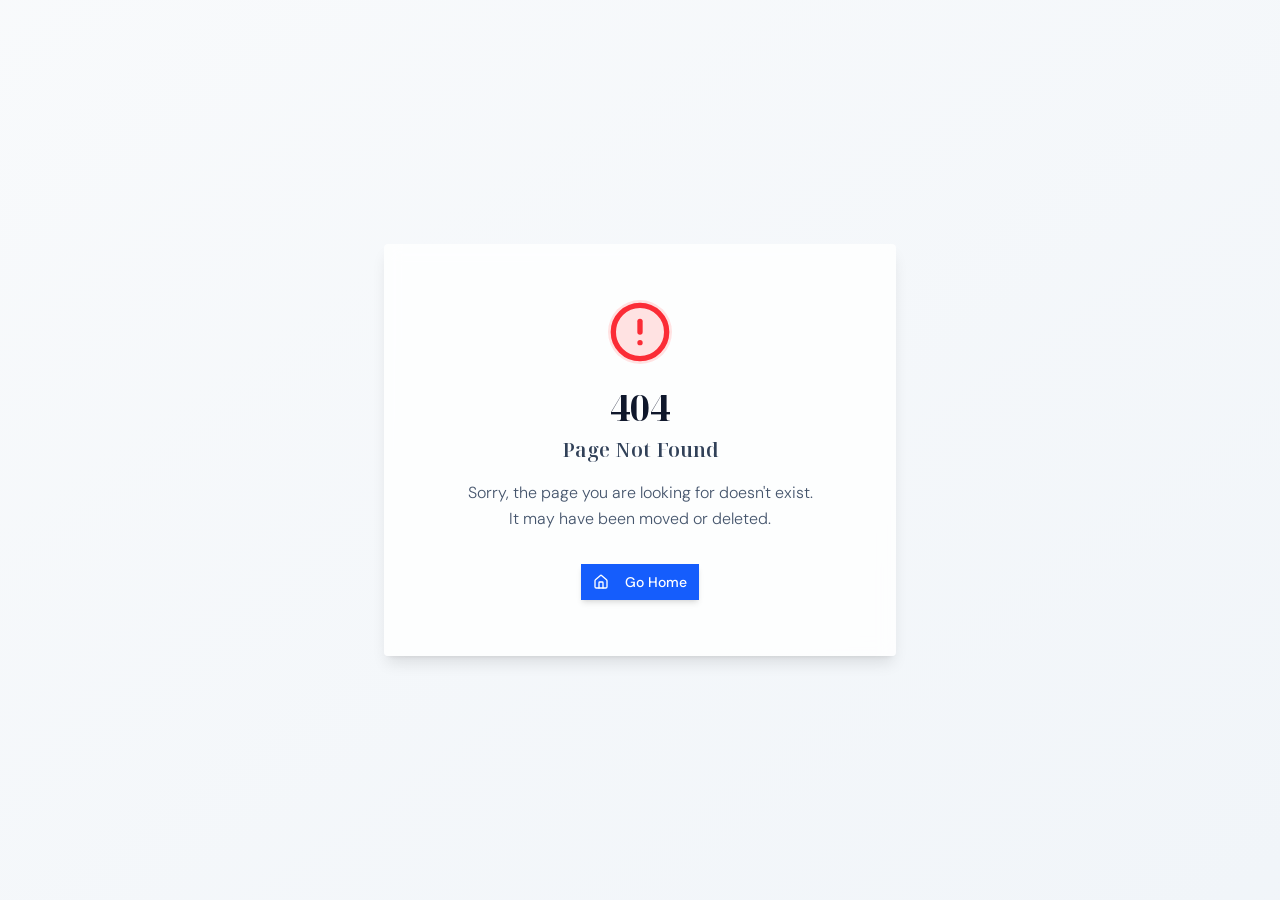
==== index.html @ 73bd383c "Static build — 2026-06-04 — index.html at root" ====
<!doctype html>
<html lang="en">
  <head>
    <link rel="icon" type="image/x-icon" href="/favicon.ico" />
    <link rel="icon" type="image/png" sizes="32x32" href="/favicon-32x32.png" />
    <link rel="icon" type="image/png" sizes="16x16" href="/favicon-16x16.png" />
    <link rel="apple-touch-icon" sizes="180x180" href="/apple-touch-icon.png" />
    <meta charset="UTF-8" />
    <meta name="viewport" content="width=device-width, initial-scale=1.0, maximum-scale=1" />
    <title>Inbound Gold — Data & Digital Operations for Southeast Asia</title>
    <meta name="description" content="Inbound Gold bridges Western data strategy with Southeast Asian business culture. Serving companies in Thailand and Singapore with data analytics, digital operations, and cross-cultural market intelligence." />
    <link rel="preconnect" href="https://fonts.googleapis.com" />
    <link rel="preconnect" href="https://fonts.gstatic.com" crossorigin />
    <link href="https://fonts.googleapis.com/css2?family=Noto+Serif+Display:ital,wght@0,300;0,400;0,600;0,700;1,300;1,400&family=DM+Sans:wght@300;400;500;600&family=Space+Mono:wght@400;700&family=Sarabun:ital,wght@0,300;0,400;0,500;0,600;0,700;1,300;1,400&family=Noto+Sans+SC:wght@300;400;500;700&display=swap" rel="stylesheet" />
    <script type="module" crossorigin src="/assets/index-tJWChUP5.js"></script>
    <link rel="stylesheet" crossorigin href="/assets/index-Bno9hAbp.css">
    <script src="/__manus__/debug-collector.js" defer></script>
  </head>
  <body>
    <script id="manus-runtime">window.__MANUS_HOST_DEV__ = false;
(function(){"use strict";var Mr={exports:{}},Kn={};/**
 * @license React
 * react-jsx-runtime.production.js
 *
 * Copyright (c) Meta Platforms, Inc. and affiliates.
 *
 * This source code is licensed under the MIT license found in the
 * LICENSE file in the root directory of this source tree.
 */var $c;function um(){if($c)return Kn;$c=1;var r=Symbol.for("react.transitional.element"),i=Symbol.for("react.fragment");function c(s,d,m){var x=null;if(m!==void 0&&(x=""+m),d.key!==void 0&&(x=""+d.key),"key"in d){m={};for(var R in d)R!=="key"&&(m[R]=d[R])}else m=d;return d=m.ref,{$$typeof:r,type:s,key:x,ref:d!==void 0?d:null,props:m}}return Kn.Fragment=i,Kn.jsx=c,Kn.jsxs=c,Kn}var Fc;function dm(){return Fc||(Fc=1,Mr.exports=um()),Mr.exports}var h=dm(),Ar={exports:{}},Pn={},Rr={exports:{}},Nr={};/**
 * @license React
 * scheduler.production.js
 *
 * Copyright (c) Meta Platforms, Inc. and affiliates.
 *
 * This source code is licensed under the MIT license found in the
 * LICENSE file in the root directory of this source tree.
 */var Ic;function fm(){return Ic||(Ic=1,function(r){function i(A,q){var B=A.length;A.push(q);t:for(;0<B;){var bt=B-1>>>1,p=A[bt];if(0<d(p,q))A[bt]=q,A[B]=p,B=bt;else break t}}function c(A){return A.length===0?null:A[0]}function s(A){if(A.length===0)return null;var q=A[0],B=A.pop();if(B!==q){A[0]=B;t:for(var bt=0,p=A.length,O=p>>>1;bt<O;){var X=2*(bt+1)-1,G=A[X],Z=X+1,st=A[Z];if(0>d(G,B))Z<p&&0>d(st,G)?(A[bt]=st,A[Z]=B,bt=Z):(A[bt]=G,A[X]=B,bt=X);else if(Z<p&&0>d(st,B))A[bt]=st,A[Z]=B,bt=Z;else break t}}return q}function d(A,q){var B=A.sortIndex-q.sortIndex;return B!==0?B:A.id-q.id}if(r.unstable_now=void 0,typeof performance=="object"&&typeof performance.now=="function"){var m=performance;r.unstable_now=function(){return m.now()}}else{var x=Date,R=x.now();r.unstable_now=function(){return x.now()-R}}var C=[],v=[],D=1,j=null,J=3,at=!1,$=!1,nt=!1,ct=!1,ht=typeof setTimeout=="function"?setTimeout:null,St=typeof clearTimeout=="function"?clearTimeout:null,_=typeof setImmediate<"u"?setImmediate:null;function Y(A){for(var q=c(v);q!==null;){if(q.callback===null)s(v);else if(q.startTime<=A)s(v),q.sortIndex=q.expirationTime,i(C,q);else break;q=c(v)}}function H(A){if(nt=!1,Y(A),!$)if(c(C)!==null)$=!0,it||(it=!0,Bt());else{var q=c(v);q!==null&&Mt(H,q.startTime-A)}}var it=!1,rt=-1,V=5,xt=-1;function Be(){return ct?!0:!(r.unstable_now()-xt<V)}function te(){if(ct=!1,it){var A=r.unstable_now();xt=A;var q=!0;try{t:{$=!1,nt&&(nt=!1,St(rt),rt=-1),at=!0;var B=J;try{e:{for(Y(A),j=c(C);j!==null&&!(j.expirationTime>A&&Be());){var bt=j.callback;if(typeof bt=="function"){j.callback=null,J=j.priorityLevel;var p=bt(j.expirationTime<=A);if(A=r.unstable_now(),typeof p=="function"){j.callback=p,Y(A),q=!0;break e}j===c(C)&&s(C),Y(A)}else s(C);j=c(C)}if(j!==null)q=!0;else{var O=c(v);O!==null&&Mt(H,O.startTime-A),q=!1}}break t}finally{j=null,J=B,at=!1}q=void 0}}finally{q?Bt():it=!1}}}var Bt;if(typeof _=="function")Bt=function(){_(te)};else if(typeof MessageChannel<"u"){var me=new MessageChannel,Se=me.port2;me.port1.onmessage=te,Bt=function(){Se.postMessage(null)}}else Bt=function(){ht(te,0)};function Mt(A,q){rt=ht(function(){A(r.unstable_now())},q)}r.unstable_IdlePriority=5,r.unstable_ImmediatePriority=1,r.unstable_LowPriority=4,r.unstable_NormalPriority=3,r.unstable_Profiling=null,r.unstable_UserBlockingPriority=2,r.unstable_cancelCallback=function(A){A.callback=null},r.unstable_forceFrameRate=function(A){0>A||125<A?console.error("forceFrameRate takes a positive int between 0 and 125, forcing frame rates higher than 125 fps is not supported"):V=0<A?Math.floor(1e3/A):5},r.unstable_getCurrentPriorityLevel=function(){return J},r.unstable_next=function(A){switch(J){case 1:case 2:case 3:var q=3;break;default:q=J}var B=J;J=q;try{return A()}finally{J=B}},r.unstable_requestPaint=function(){ct=!0},r.unstable_runWithPriority=function(A,q){switch(A){case 1:case 2:case 3:case 4:case 5:break;default:A=3}var B=J;J=A;try{return q()}finally{J=B}},r.unstable_scheduleCallback=function(A,q,B){var bt=r.unstable_now();switch(typeof B=="object"&&B!==null?(B=B.delay,B=typeof B=="number"&&0<B?bt+B:bt):B=bt,A){case 1:var p=-1;break;case 2:p=250;break;case 5:p=1073741823;break;case 4:p=1e4;break;default:p=5e3}return p=B+p,A={id:D++,callback:q,priorityLevel:A,startTime:B,expirationTime:p,sortIndex:-1},B>bt?(A.sortIndex=B,i(v,A),c(C)===null&&A===c(v)&&(nt?(St(rt),rt=-1):nt=!0,Mt(H,B-bt))):(A.sortIndex=p,i(C,A),$||at||($=!0,it||(it=!0,Bt()))),A},r.unstable_shouldYield=Be,r.unstable_wrapCallback=function(A){var q=J;return function(){var B=J;J=q;try{return A.apply(this,arguments)}finally{J=B}}}}(Nr)),Nr}var tu;function hm(){return tu||(tu=1,Rr.exports=fm()),Rr.exports}var zr={exports:{}},ut={};/**
 * @license React
 * react.production.js
 *
 * Copyright (c) Meta Platforms, Inc. and affiliates.
 *
 * This source code is licensed under the MIT license found in the
 * LICENSE file in the root directory of this source tree.
 */var eu;function mm(){if(eu)return ut;eu=1;var r=Symbol.for("react.transitional.element"),i=Symbol.for("react.portal"),c=Symbol.for("react.fragment"),s=Symbol.for("react.strict_mode"),d=Symbol.for("react.profiler"),m=Symbol.for("react.consumer"),x=Symbol.for("react.context"),R=Symbol.for("react.forward_ref"),C=Symbol.for("react.suspense"),v=Symbol.for("react.memo"),D=Symbol.for("react.lazy"),j=Symbol.iterator;function J(p){return p===null||typeof p!="object"?null:(p=j&&p[j]||p["@@iterator"],typeof p=="function"?p:null)}var at={isMounted:function(){return!1},enqueueForceUpdate:function(){},enqueueReplaceState:function(){},enqueueSetState:function(){}},$=Object.assign,nt={};function ct(p,O,X){this.props=p,this.context=O,this.refs=nt,this.updater=X||at}ct.prototype.isReactComponent={},ct.prototype.setState=function(p,O){if(typeof p!="object"&&typeof p!="function"&&p!=null)throw Error("takes an object of state variables to update or a function which returns an object of state variables.");this.updater.enqueueSetState(this,p,O,"setState")},ct.prototype.forceUpdate=function(p){this.updater.enqueueForceUpdate(this,p,"forceUpdate")};function ht(){}ht.prototype=ct.prototype;function St(p,O,X){this.props=p,this.context=O,this.refs=nt,this.updater=X||at}var _=St.prototype=new ht;_.constructor=St,$(_,ct.prototype),_.isPureReactComponent=!0;var Y=Array.isArray,H={H:null,A:null,T:null,S:null,V:null},it=Object.prototype.hasOwnProperty;function rt(p,O,X,G,Z,st){return X=st.ref,{$$typeof:r,type:p,key:O,ref:X!==void 0?X:null,props:st}}function V(p,O){return rt(p.type,O,void 0,void 0,void 0,p.props)}function xt(p){return typeof p=="object"&&p!==null&&p.$$typeof===r}function Be(p){var O={"=":"=0",":":"=2"};return"$"+p.replace(/[=:]/g,function(X){return O[X]})}var te=/\/+/g;function Bt(p,O){return typeof p=="object"&&p!==null&&p.key!=null?Be(""+p.key):O.toString(36)}function me(){}function Se(p){switch(p.status){case"fulfilled":return p.value;case"rejected":throw p.reason;default:switch(typeof p.status=="string"?p.then(me,me):(p.status="pending",p.then(function(O){p.status==="pending"&&(p.status="fulfilled",p.value=O)},function(O){p.status==="pending"&&(p.status="rejected",p.reason=O)})),p.status){case"fulfilled":return p.value;case"rejected":throw p.reason}}throw p}function Mt(p,O,X,G,Z){var st=typeof p;(st==="undefined"||st==="boolean")&&(p=null);var I=!1;if(p===null)I=!0;else switch(st){case"bigint":case"string":case"number":I=!0;break;case"object":switch(p.$$typeof){case r:case i:I=!0;break;case D:return I=p._init,Mt(I(p._payload),O,X,G,Z)}}if(I)return Z=Z(p),I=G===""?"."+Bt(p,0):G,Y(Z)?(X="",I!=null&&(X=I.replace(te,"$&/")+"/"),Mt(Z,O,X,"",function(Jt){return Jt})):Z!=null&&(xt(Z)&&(Z=V(Z,X+(Z.key==null||p&&p.key===Z.key?"":(""+Z.key).replace(te,"$&/")+"/")+I)),O.push(Z)),1;I=0;var gt=G===""?".":G+":";if(Y(p))for(var Tt=0;Tt<p.length;Tt++)G=p[Tt],st=gt+Bt(G,Tt),I+=Mt(G,O,X,st,Z);else if(Tt=J(p),typeof Tt=="function")for(p=Tt.call(p),Tt=0;!(G=p.next()).done;)G=G.value,st=gt+Bt(G,Tt++),I+=Mt(G,O,X,st,Z);else if(st==="object"){if(typeof p.then=="function")return Mt(Se(p),O,X,G,Z);throw O=String(p),Error("Objects are not valid as a React child (found: "+(O==="[object Object]"?"object with keys {"+Object.keys(p).join(", ")+"}":O)+"). If you meant to render a collection of children, use an array instead.")}return I}function A(p,O,X){if(p==null)return p;var G=[],Z=0;return Mt(p,G,"","",function(st){return O.call(X,st,Z++)}),G}function q(p){if(p._status===-1){var O=p._result;O=O(),O.then(function(X){(p._status===0||p._status===-1)&&(p._status=1,p._result=X)},function(X){(p._status===0||p._status===-1)&&(p._status=2,p._result=X)}),p._status===-1&&(p._status=0,p._result=O)}if(p._status===1)return p._result.default;throw p._result}var B=typeof reportError=="function"?reportError:function(p){if(typeof window=="object"&&typeof window.ErrorEvent=="function"){var O=new window.ErrorEvent("error",{bubbles:!0,cancelable:!0,message:typeof p=="object"&&p!==null&&typeof p.message=="string"?String(p.message):String(p),error:p});if(!window.dispatchEvent(O))return}else if(typeof process=="object"&&typeof process.emit=="function"){process.emit("uncaughtException",p);return}console.error(p)};function bt(){}return ut.Children={map:A,forEach:function(p,O,X){A(p,function(){O.apply(this,arguments)},X)},count:function(p){var O=0;return A(p,function(){O++}),O},toArray:function(p){return A(p,function(O){return O})||[]},only:function(p){if(!xt(p))throw Error("React.Children.only expected to receive a single React element child.");return p}},ut.Component=ct,ut.Fragment=c,ut.Profiler=d,ut.PureComponent=St,ut.StrictMode=s,ut.Suspense=C,ut.__CLIENT_INTERNALS_DO_NOT_USE_OR_WARN_USERS_THEY_CANNOT_UPGRADE=H,ut.__COMPILER_RUNTIME={__proto__:null,c:function(p){return H.H.useMemoCache(p)}},ut.cache=function(p){return function(){return p.apply(null,arguments)}},ut.cloneElement=function(p,O,X){if(p==null)throw Error("The argument must be a React element, but you passed "+p+".");var G=$({},p.props),Z=p.key,st=void 0;if(O!=null)for(I in O.ref!==void 0&&(st=void 0),O.key!==void 0&&(Z=""+O.key),O)!it.call(O,I)||I==="key"||I==="__self"||I==="__source"||I==="ref"&&O.ref===void 0||(G[I]=O[I]);var I=arguments.length-2;if(I===1)G.children=X;else if(1<I){for(var gt=Array(I),Tt=0;Tt<I;Tt++)gt[Tt]=arguments[Tt+2];G.children=gt}return rt(p.type,Z,void 0,void 0,st,G)},ut.createContext=function(p){return p={$$typeof:x,_currentValue:p,_currentValue2:p,_threadCount:0,Provider:null,Consumer:null},p.Provider=p,p.Consumer={$$typeof:m,_context:p},p},ut.createElement=function(p,O,X){var G,Z={},st=null;if(O!=null)for(G in O.key!==void 0&&(st=""+O.key),O)it.call(O,G)&&G!=="key"&&G!=="__self"&&G!=="__source"&&(Z[G]=O[G]);var I=arguments.length-2;if(I===1)Z.children=X;else if(1<I){for(var gt=Array(I),Tt=0;Tt<I;Tt++)gt[Tt]=arguments[Tt+2];Z.children=gt}if(p&&p.defaultProps)for(G in I=p.defaultProps,I)Z[G]===void 0&&(Z[G]=I[G]);return rt(p,st,void 0,void 0,null,Z)},ut.createRef=function(){return{current:null}},ut.forwardRef=function(p){return{$$typeof:R,render:p}},ut.isValidElement=xt,ut.lazy=function(p){return{$$typeof:D,_payload:{_status:-1,_result:p},_init:q}},ut.memo=function(p,O){return{$$typeof:v,type:p,compare:O===void 0?null:O}},ut.startTransition=function(p){var O=H.T,X={};H.T=X;try{var G=p(),Z=H.S;Z!==null&&Z(X,G),typeof G=="object"&&G!==null&&typeof G.then=="function"&&G.then(bt,B)}catch(st){B(st)}finally{H.T=O}},ut.unstable_useCacheRefresh=function(){return H.H.useCacheRefresh()},ut.use=function(p){return H.H.use(p)},ut.useActionState=function(p,O,X){return H.H.useActionState(p,O,X)},ut.useCallback=function(p,O){return H.H.useCallback(p,O)},ut.useContext=function(p){return H.H.useContext(p)},ut.useDebugValue=function(){},ut.useDeferredValue=function(p,O){return H.H.useDeferredValue(p,O)},ut.useEffect=function(p,O,X){var G=H.H;if(typeof X=="function")throw Error("useEffect CRUD overload is not enabled in this build of React.");return G.useEffect(p,O)},ut.useId=function(){return H.H.useId()},ut.useImperativeHandle=function(p,O,X){return H.H.useImperativeHandle(p,O,X)},ut.useInsertionEffect=function(p,O){return H.H.useInsertionEffect(p,O)},ut.useLayoutEffect=function(p,O){return H.H.useLayoutEffect(p,O)},ut.useMemo=function(p,O){return H.H.useMemo(p,O)},ut.useOptimistic=function(p,O){return H.H.useOptimistic(p,O)},ut.useReducer=function(p,O,X){return H.H.useReducer(p,O,X)},ut.useRef=function(p){return H.H.useRef(p)},ut.useState=function(p){return H.H.useState(p)},ut.useSyncExternalStore=function(p,O,X){return H.H.useSyncExternalStore(p,O,X)},ut.useTransition=function(){return H.H.useTransition()},ut.version="19.1.1",ut}var lu;function _r(){return lu||(lu=1,zr.exports=mm()),zr.exports}var kr={exports:{}},he={};/**
 * @license React
 * react-dom.production.js
 *
 * Copyright (c) Meta Platforms, Inc. and affiliates.
 *
 * This source code is licensed under the MIT license found in the
 * LICENSE file in the root directory of this source tree.
 */var au;function gm(){if(au)return he;au=1;var r=_r();function i(C){var v="https://react.dev/errors/"+C;if(1<arguments.length){v+="?args[]="+encodeURIComponent(arguments[1]);for(var D=2;D<arguments.length;D++)v+="&args[]="+encodeURIComponent(arguments[D])}return"Minified React error #"+C+"; visit "+v+" for the full message or use the non-minified dev environment for full errors and additional helpful warnings."}function c(){}var s={d:{f:c,r:function(){throw Error(i(522))},D:c,C:c,L:c,m:c,X:c,S:c,M:c},p:0,findDOMNode:null},d=Symbol.for("react.portal");function m(C,v,D){var j=3<arguments.length&&arguments[3]!==void 0?arguments[3]:null;return{$$typeof:d,key:j==null?null:""+j,children:C,containerInfo:v,implementation:D}}var x=r.__CLIENT_INTERNALS_DO_NOT_USE_OR_WARN_USERS_THEY_CANNOT_UPGRADE;function R(C,v){if(C==="font")return"";if(typeof v=="string")return v==="use-credentials"?v:""}return he.__DOM_INTERNALS_DO_NOT_USE_OR_WARN_USERS_THEY_CANNOT_UPGRADE=s,he.createPortal=function(C,v){var D=2<arguments.length&&arguments[2]!==void 0?arguments[2]:null;if(!v||v.nodeType!==1&&v.nodeType!==9&&v.nodeType!==11)throw Error(i(299));return m(C,v,null,D)},he.flushSync=function(C){var v=x.T,D=s.p;try{if(x.T=null,s.p=2,C)return C()}finally{x.T=v,s.p=D,s.d.f()}},he.preconnect=function(C,v){typeof C=="string"&&(v?(v=v.crossOrigin,v=typeof v=="string"?v==="use-credentials"?v:"":void 0):v=null,s.d.C(C,v))},he.prefetchDNS=function(C){typeof C=="string"&&s.d.D(C)},he.preinit=function(C,v){if(typeof C=="string"&&v&&typeof v.as=="string"){var D=v.as,j=R(D,v.crossOrigin),J=typeof v.integrity=="string"?v.integrity:void 0,at=typeof v.fetchPriority=="string"?v.fetchPriority:void 0;D==="style"?s.d.S(C,typeof v.precedence=="string"?v.precedence:void 0,{crossOrigin:j,integrity:J,fetchPriority:at}):D==="script"&&s.d.X(C,{crossOrigin:j,integrity:J,fetchPriority:at,nonce:typeof v.nonce=="string"?v.nonce:void 0})}},he.preinitModule=function(C,v){if(typeof C=="string")if(typeof v=="object"&&v!==null){if(v.as==null||v.as==="script"){var D=R(v.as,v.crossOrigin);s.d.M(C,{crossOrigin:D,integrity:typeof v.integrity=="string"?v.integrity:void 0,nonce:typeof v.nonce=="string"?v.nonce:void 0})}}else v==null&&s.d.M(C)},he.preload=function(C,v){if(typeof C=="string"&&typeof v=="object"&&v!==null&&typeof v.as=="string"){var D=v.as,j=R(D,v.crossOrigin);s.d.L(C,D,{crossOrigin:j,integrity:typeof v.integrity=="string"?v.integrity:void 0,nonce:typeof v.nonce=="string"?v.nonce:void 0,type:typeof v.type=="string"?v.type:void 0,fetchPriority:typeof v.fetchPriority=="string"?v.fetchPriority:void 0,referrerPolicy:typeof v.referrerPolicy=="string"?v.referrerPolicy:void 0,imageSrcSet:typeof v.imageSrcSet=="string"?v.imageSrcSet:void 0,imageSizes:typeof v.imageSizes=="string"?v.imageSizes:void 0,media:typeof v.media=="string"?v.media:void 0})}},he.preloadModule=function(C,v){if(typeof C=="string")if(v){var D=R(v.as,v.crossOrigin);s.d.m(C,{as:typeof v.as=="string"&&v.as!=="script"?v.as:void 0,crossOrigin:D,integrity:typeof v.integrity=="string"?v.integrity:void 0})}else s.d.m(C)},he.requestFormReset=function(C){s.d.r(C)},he.unstable_batchedUpdates=function(C,v){return C(v)},he.useFormState=function(C,v,D){return x.H.useFormState(C,v,D)},he.useFormStatus=function(){return x.H.useHostTransitionStatus()},he.version="19.1.1",he}var nu;function pm(){if(nu)return kr.exports;nu=1;function r(){if(!(typeof __REACT_DEVTOOLS_GLOBAL_HOOK__>"u"||typeof __REACT_DEVTOOLS_GLOBAL_HOOK__.checkDCE!="function"))try{__REACT_DEVTOOLS_GLOBAL_HOOK__.checkDCE(r)}catch(i){console.error(i)}}return r(),kr.exports=gm(),kr.exports}/**
 * @license React
 * react-dom-client.production.js
 *
 * Copyright (c) Meta Platforms, Inc. and affiliates.
 *
 * This source code is licensed under the MIT license found in the
 * LICENSE file in the root directory of this source tree.
 */var ou;function ym(){if(ou)return Pn;ou=1;var r=hm(),i=_r(),c=pm();function s(t){var e="https://react.dev/errors/"+t;if(1<arguments.length){e+="?args[]="+encodeURIComponent(arguments[1]);for(var l=2;l<arguments.length;l++)e+="&args[]="+encodeURIComponent(arguments[l])}return"Minified React error #"+t+"; visit "+e+" for the full message or use the non-minified dev environment for full errors and additional helpful warnings."}function d(t){return!(!t||t.nodeType!==1&&t.nodeType!==9&&t.nodeType!==11)}function m(t){var e=t,l=t;if(t.alternate)for(;e.return;)e=e.return;else{t=e;do e=t,(e.flags&4098)!==0&&(l=e.return),t=e.return;while(t)}return e.tag===3?l:null}function x(t){if(t.tag===13){var e=t.memoizedState;if(e===null&&(t=t.alternate,t!==null&&(e=t.memoizedState)),e!==null)return e.dehydrated}return null}function R(t){if(m(t)!==t)throw Error(s(188))}function C(t){var e=t.alternate;if(!e){if(e=m(t),e===null)throw Error(s(188));return e!==t?null:t}for(var l=t,a=e;;){var n=l.return;if(n===null)break;var o=n.alternate;if(o===null){if(a=n.return,a!==null){l=a;continue}break}if(n.child===o.child){for(o=n.child;o;){if(o===l)return R(n),t;if(o===a)return R(n),e;o=o.sibling}throw Error(s(188))}if(l.return!==a.return)l=n,a=o;else{for(var u=!1,f=n.child;f;){if(f===l){u=!0,l=n,a=o;break}if(f===a){u=!0,a=n,l=o;break}f=f.sibling}if(!u){for(f=o.child;f;){if(f===l){u=!0,l=o,a=n;break}if(f===a){u=!0,a=o,l=n;break}f=f.sibling}if(!u)throw Error(s(189))}}if(l.alternate!==a)throw Error(s(190))}if(l.tag!==3)throw Error(s(188));return l.stateNode.current===l?t:e}function v(t){var e=t.tag;if(e===5||e===26||e===27||e===6)return t;for(t=t.child;t!==null;){if(e=v(t),e!==null)return e;t=t.sibling}return null}var D=Object.assign,j=Symbol.for("react.element"),J=Symbol.for("react.transitional.element"),at=Symbol.for("react.portal"),$=Symbol.for("react.fragment"),nt=Symbol.for("react.strict_mode"),ct=Symbol.for("react.profiler"),ht=Symbol.for("react.provider"),St=Symbol.for("react.consumer"),_=Symbol.for("react.context"),Y=Symbol.for("react.forward_ref"),H=Symbol.for("react.suspense"),it=Symbol.for("react.suspense_list"),rt=Symbol.for("react.memo"),V=Symbol.for("react.lazy"),xt=Symbol.for("react.activity"),Be=Symbol.for("react.memo_cache_sentinel"),te=Symbol.iterator;function Bt(t){return t===null||typeof t!="object"?null:(t=te&&t[te]||t["@@iterator"],typeof t=="function"?t:null)}var me=Symbol.for("react.client.reference");function Se(t){if(t==null)return null;if(typeof t=="function")return t.$$typeof===me?null:t.displayName||t.name||null;if(typeof t=="string")return t;switch(t){case $:return"Fragment";case ct:return"Profiler";case nt:return"StrictMode";case H:return"Suspense";case it:return"SuspenseList";case xt:return"Activity"}if(typeof t=="object")switch(t.$$typeof){case at:return"Portal";case _:return(t.displayName||"Context")+".Provider";case St:return(t._context.displayName||"Context")+".Consumer";case Y:var e=t.render;return t=t.displayName,t||(t=e.displayName||e.name||"",t=t!==""?"ForwardRef("+t+")":"ForwardRef"),t;case rt:return e=t.displayName||null,e!==null?e:Se(t.type)||"Memo";case V:e=t._payload,t=t._init;try{return Se(t(e))}catch{}}return null}var Mt=Array.isArray,A=i.__CLIENT_INTERNALS_DO_NOT_USE_OR_WARN_USERS_THEY_CANNOT_UPGRADE,q=c.__DOM_INTERNALS_DO_NOT_USE_OR_WARN_USERS_THEY_CANNOT_UPGRADE,B={pending:!1,data:null,method:null,action:null},bt=[],p=-1;function O(t){return{current:t}}function X(t){0>p||(t.current=bt[p],bt[p]=null,p--)}function G(t,e){p++,bt[p]=t.current,t.current=e}var Z=O(null),st=O(null),I=O(null),gt=O(null);function Tt(t,e){switch(G(I,e),G(st,t),G(Z,null),e.nodeType){case 9:case 11:t=(t=e.documentElement)&&(t=t.namespaceURI)?Hh(t):0;break;default:if(t=e.tagName,e=e.namespaceURI)e=Hh(e),t=Uh(e,t);else switch(t){case"svg":t=1;break;case"math":t=2;break;default:t=0}}X(Z),G(Z,t)}function Jt(){X(Z),X(st),X(I)}function Ke(t){t.memoizedState!==null&&G(gt,t);var e=Z.current,l=Uh(e,t.type);e!==l&&(G(st,t),G(Z,l))}function Ce(t){st.current===t&&(X(Z),X(st)),gt.current===t&&(X(gt),Wo._currentValue=B)}var Pe=Object.prototype.hasOwnProperty,yl=r.unstable_scheduleCallback,sn=r.unstable_cancelCallback,Ca=r.unstable_shouldYield,ri=r.unstable_requestPaint,ge=r.unstable_now,si=r.unstable_getCurrentPriorityLevel,Ul=r.unstable_ImmediatePriority,Fn=r.unstable_UserBlockingPriority,nl=r.unstable_NormalPriority,ci=r.unstable_LowPriority,Gl=r.unstable_IdlePriority,ui=r.log,Ea=r.unstable_setDisableYieldValue,ql=null,Wt=null;function Je(t){if(typeof ui=="function"&&Ea(t),Wt&&typeof Wt.setStrictMode=="function")try{Wt.setStrictMode(ql,t)}catch{}}var $t=Math.clz32?Math.clz32:fi,di=Math.log,Ta=Math.LN2;function fi(t){return t>>>=0,t===0?32:31-(di(t)/Ta|0)|0}var L=256,cn=4194304;function vl(t){var e=t&42;if(e!==0)return e;switch(t&-t){case 1:return 1;case 2:return 2;case 4:return 4;case 8:return 8;case 16:return 16;case 32:return 32;case 64:return 64;case 128:return 128;case 256:case 512:case 1024:case 2048:case 4096:case 8192:case 16384:case 32768:case 65536:case 131072:case 262144:case 524288:case 1048576:case 2097152:return t&4194048;case 4194304:case 8388608:case 16777216:case 33554432:return t&62914560;case 67108864:return 67108864;case 134217728:return 134217728;case 268435456:return 268435456;case 536870912:return 536870912;case 1073741824:return 0;default:return t}}function un(t,e,l){var a=t.pendingLanes;if(a===0)return 0;var n=0,o=t.suspendedLanes,u=t.pingedLanes;t=t.warmLanes;var f=a&134217727;return f!==0?(a=f&~o,a!==0?n=vl(a):(u&=f,u!==0?n=vl(u):l||(l=f&~t,l!==0&&(n=vl(l))))):(f=a&~o,f!==0?n=vl(f):u!==0?n=vl(u):l||(l=a&~t,l!==0&&(n=vl(l)))),n===0?0:e!==0&&e!==n&&(e&o)===0&&(o=n&-n,l=e&-e,o>=l||o===32&&(l&4194048)!==0)?e:n}function Dt(t,e){return(t.pendingLanes&~(t.suspendedLanes&~t.pingedLanes)&e)===0}function In(t,e){switch(t){case 1:case 2:case 4:case 8:case 64:return e+250;case 16:case 32:case 128:case 256:case 512:case 1024:case 2048:case 4096:case 8192:case 16384:case 32768:case 65536:case 131072:case 262144:case 524288:case 1048576:case 2097152:return e+5e3;case 4194304:case 8388608:case 16777216:case 33554432:return-1;case 67108864:case 134217728:case 268435456:case 536870912:case 1073741824:return-1;default:return-1}}function to(){var t=L;return L<<=1,(L&4194048)===0&&(L=256),t}function hi(){var t=cn;return cn<<=1,(cn&62914560)===0&&(cn=4194304),t}function eo(t){for(var e=[],l=0;31>l;l++)e.push(t);return e}function Da(t,e){t.pendingLanes|=e,e!==268435456&&(t.suspendedLanes=0,t.pingedLanes=0,t.warmLanes=0)}function Ir(t,e,l,a,n,o){var u=t.pendingLanes;t.pendingLanes=l,t.suspendedLanes=0,t.pingedLanes=0,t.warmLanes=0,t.expiredLanes&=l,t.entangledLanes&=l,t.errorRecoveryDisabledLanes&=l,t.shellSuspendCounter=0;var f=t.entanglements,g=t.expirationTimes,S=t.hiddenUpdates;for(l=u&~l;0<l;){var N=31-$t(l),k=1<<N;f[N]=0,g[N]=-1;var E=S[N];if(E!==null)for(S[N]=null,N=0;N<E.length;N++){var T=E[N];T!==null&&(T.lane&=-536870913)}l&=~k}a!==0&&mi(t,a,0),o!==0&&n===0&&t.tag!==0&&(t.suspendedLanes|=o&~(u&~e))}function mi(t,e,l){t.pendingLanes|=e,t.suspendedLanes&=~e;var a=31-$t(e);t.entangledLanes|=e,t.entanglements[a]=t.entanglements[a]|1073741824|l&4194090}function gi(t,e){var l=t.entangledLanes|=e;for(t=t.entanglements;l;){var a=31-$t(l),n=1<<a;n&e|t[a]&e&&(t[a]|=e),l&=~n}}function lo(t){switch(t){case 2:t=1;break;case 8:t=4;break;case 32:t=16;break;case 256:case 512:case 1024:case 2048:case 4096:case 8192:case 16384:case 32768:case 65536:case 131072:case 262144:case 524288:case 1048576:case 2097152:case 4194304:case 8388608:case 16777216:case 33554432:t=128;break;case 268435456:t=134217728;break;default:t=0}return t}function ao(t){return t&=-t,2<t?8<t?(t&134217727)!==0?32:268435456:8:2}function pi(){var t=q.p;return t!==0?t:(t=window.event,t===void 0?32:nm(t.type))}function ts(t,e){var l=q.p;try{return q.p=t,e()}finally{q.p=l}}var ol=Math.random().toString(36).slice(2),ee="__reactFiber$"+ol,pe="__reactProps$"+ol,Yl="__reactContainer$"+ol,no="__reactEvents$"+ol,es="__reactListeners$"+ol,ls="__reactHandles$"+ol,yi="__reactResources$"+ol,Ma="__reactMarker$"+ol;function oo(t){delete t[ee],delete t[pe],delete t[no],delete t[es],delete t[ls]}function Vl(t){var e=t[ee];if(e)return e;for(var l=t.parentNode;l;){if(e=l[Yl]||l[ee]){if(l=e.alternate,e.child!==null||l!==null&&l.child!==null)for(t=Vh(t);t!==null;){if(l=t[ee])return l;t=Vh(t)}return e}t=l,l=t.parentNode}return null}function Xl(t){if(t=t[ee]||t[Yl]){var e=t.tag;if(e===5||e===6||e===13||e===26||e===27||e===3)return t}return null}function Aa(t){var e=t.tag;if(e===5||e===26||e===27||e===6)return t.stateNode;throw Error(s(33))}function Zl(t){var e=t[yi];return e||(e=t[yi]={hoistableStyles:new Map,hoistableScripts:new Map}),e}function Vt(t){t[Ma]=!0}var vi=new Set,bi={};function bl(t,e){We(t,e),We(t+"Capture",e)}function We(t,e){for(bi[t]=e,t=0;t<e.length;t++)vi.add(e[t])}var as=RegExp("^[:A-Z_a-z\\u00C0-\\u00D6\\u00D8-\\u00F6\\u00F8-\\u02FF\\u0370-\\u037D\\u037F-\\u1FFF\\u200C-\\u200D\\u2070-\\u218F\\u2C00-\\u2FEF\\u3001-\\uD7FF\\uF900-\\uFDCF\\uFDF0-\\uFFFD][:A-Z_a-z\\u00C0-\\u00D6\\u00D8-\\u00F6\\u00F8-\\u02FF\\u0370-\\u037D\\u037F-\\u1FFF\\u200C-\\u200D\\u2070-\\u218F\\u2C00-\\u2FEF\\u3001-\\uD7FF\\uF900-\\uFDCF\\uFDF0-\\uFFFD\\-.0-9\\u00B7\\u0300-\\u036F\\u203F-\\u2040]*$"),xi={},wi={};function Ra(t){return Pe.call(wi,t)?!0:Pe.call(xi,t)?!1:as.test(t)?wi[t]=!0:(xi[t]=!0,!1)}function M(t,e,l){if(Ra(e))if(l===null)t.removeAttribute(e);else{switch(typeof l){case"undefined":case"function":case"symbol":t.removeAttribute(e);return;case"boolean":var a=e.toLowerCase().slice(0,5);if(a!=="data-"&&a!=="aria-"){t.removeAttribute(e);return}}t.setAttribute(e,""+l)}}function tt(t,e,l){if(l===null)t.removeAttribute(e);else{switch(typeof l){case"undefined":case"function":case"symbol":case"boolean":t.removeAttribute(e);return}t.setAttribute(e,""+l)}}function Ot(t,e,l,a){if(a===null)t.removeAttribute(l);else{switch(typeof a){case"undefined":case"function":case"symbol":case"boolean":t.removeAttribute(l);return}t.setAttributeNS(e,l,""+a)}}var le,Ee;function ae(t){if(le===void 0)try{throw Error()}catch(l){var e=l.stack.trim().match(/\n( *(at )?)/);le=e&&e[1]||"",Ee=-1<l.stack.indexOf(`
    at`)?" (<anonymous>)":-1<l.stack.indexOf("@")?"@unknown:0:0":""}return`
`+le+t+Ee}var Le=!1;function He(t,e){if(!t||Le)return"";Le=!0;var l=Error.prepareStackTrace;Error.prepareStackTrace=void 0;try{var a={DetermineComponentFrameRoot:function(){try{if(e){var k=function(){throw Error()};if(Object.defineProperty(k.prototype,"props",{set:function(){throw Error()}}),typeof Reflect=="object"&&Reflect.construct){try{Reflect.construct(k,[])}catch(T){var E=T}Reflect.construct(t,[],k)}else{try{k.call()}catch(T){E=T}t.call(k.prototype)}}else{try{throw Error()}catch(T){E=T}(k=t())&&typeof k.catch=="function"&&k.catch(function(){})}}catch(T){if(T&&E&&typeof T.stack=="string")return[T.stack,E.stack]}return[null,null]}};a.DetermineComponentFrameRoot.displayName="DetermineComponentFrameRoot";var n=Object.getOwnPropertyDescriptor(a.DetermineComponentFrameRoot,"name");n&&n.configurable&&Object.defineProperty(a.DetermineComponentFrameRoot,"name",{value:"DetermineComponentFrameRoot"});var o=a.DetermineComponentFrameRoot(),u=o[0],f=o[1];if(u&&f){var g=u.split(`
`),S=f.split(`
`);for(n=a=0;a<g.length&&!g[a].includes("DetermineComponentFrameRoot");)a++;for(;n<S.length&&!S[n].includes("DetermineComponentFrameRoot");)n++;if(a===g.length||n===S.length)for(a=g.length-1,n=S.length-1;1<=a&&0<=n&&g[a]!==S[n];)n--;for(;1<=a&&0<=n;a--,n--)if(g[a]!==S[n]){if(a!==1||n!==1)do if(a--,n--,0>n||g[a]!==S[n]){var N=`
`+g[a].replace(" at new "," at ");return t.displayName&&N.includes("<anonymous>")&&(N=N.replace("<anonymous>",t.displayName)),N}while(1<=a&&0<=n);break}}}finally{Le=!1,Error.prepareStackTrace=l}return(l=t?t.displayName||t.name:"")?ae(l):""}function Ql(t){switch(t.tag){case 26:case 27:case 5:return ae(t.type);case 16:return ae("Lazy");case 13:return ae("Suspense");case 19:return ae("SuspenseList");case 0:case 15:return He(t.type,!1);case 11:return He(t.type.render,!1);case 1:return He(t.type,!0);case 31:return ae("Activity");default:return""}}function xl(t){try{var e="";do e+=Ql(t),t=t.return;while(t);return e}catch(l){return`
Error generating stack: `+l.message+`
`+l.stack}}function Xt(t){switch(typeof t){case"bigint":case"boolean":case"number":case"string":case"undefined":return t;case"object":return t;default:return""}}function il(t){var e=t.type;return(t=t.nodeName)&&t.toLowerCase()==="input"&&(e==="checkbox"||e==="radio")}function ve(t){var e=il(t)?"checked":"value",l=Object.getOwnPropertyDescriptor(t.constructor.prototype,e),a=""+t[e];if(!t.hasOwnProperty(e)&&typeof l<"u"&&typeof l.get=="function"&&typeof l.set=="function"){var n=l.get,o=l.set;return Object.defineProperty(t,e,{configurable:!0,get:function(){return n.call(this)},set:function(u){a=""+u,o.call(this,u)}}),Object.defineProperty(t,e,{enumerable:l.enumerable}),{getValue:function(){return a},setValue:function(u){a=""+u},stopTracking:function(){t._valueTracker=null,delete t[e]}}}}function re(t){t._valueTracker||(t._valueTracker=ve(t))}function rl(t){if(!t)return!1;var e=t._valueTracker;if(!e)return!0;var l=e.getValue(),a="";return t&&(a=il(t)?t.checked?"true":"false":t.value),t=a,t!==l?(e.setValue(t),!0):!1}function wl(t){if(t=t||(typeof document<"u"?document:void 0),typeof t>"u")return null;try{return t.activeElement||t.body}catch{return t.body}}var dn=/[\n"\\]/g;function se(t){return t.replace(dn,function(e){return"\\"+e.charCodeAt(0).toString(16)+" "})}function Kl(t,e,l,a,n,o,u,f){t.name="",u!=null&&typeof u!="function"&&typeof u!="symbol"&&typeof u!="boolean"?t.type=u:t.removeAttribute("type"),e!=null?u==="number"?(e===0&&t.value===""||t.value!=e)&&(t.value=""+Xt(e)):t.value!==""+Xt(e)&&(t.value=""+Xt(e)):u!=="submit"&&u!=="reset"||t.removeAttribute("value"),e!=null?Pl(t,u,Xt(e)):l!=null?Pl(t,u,Xt(l)):a!=null&&t.removeAttribute("value"),n==null&&o!=null&&(t.defaultChecked=!!o),n!=null&&(t.checked=n&&typeof n!="function"&&typeof n!="symbol"),f!=null&&typeof f!="function"&&typeof f!="symbol"&&typeof f!="boolean"?t.name=""+Xt(f):t.removeAttribute("name")}function Na(t,e,l,a,n,o,u,f){if(o!=null&&typeof o!="function"&&typeof o!="symbol"&&typeof o!="boolean"&&(t.type=o),e!=null||l!=null){if(!(o!=="submit"&&o!=="reset"||e!=null))return;l=l!=null?""+Xt(l):"",e=e!=null?""+Xt(e):l,f||e===t.value||(t.value=e),t.defaultValue=e}a=a??n,a=typeof a!="function"&&typeof a!="symbol"&&!!a,t.checked=f?t.checked:!!a,t.defaultChecked=!!a,u!=null&&typeof u!="function"&&typeof u!="symbol"&&typeof u!="boolean"&&(t.name=u)}function Pl(t,e,l){e==="number"&&wl(t.ownerDocument)===t||t.defaultValue===""+l||(t.defaultValue=""+l)}function $e(t,e,l,a){if(t=t.options,e){e={};for(var n=0;n<l.length;n++)e["$"+l[n]]=!0;for(l=0;l<t.length;l++)n=e.hasOwnProperty("$"+t[l].value),t[l].selected!==n&&(t[l].selected=n),n&&a&&(t[l].defaultSelected=!0)}else{for(l=""+Xt(l),e=null,n=0;n<t.length;n++){if(t[n].value===l){t[n].selected=!0,a&&(t[n].defaultSelected=!0);return}e!==null||t[n].disabled||(e=t[n])}e!==null&&(e.selected=!0)}}function za(t,e,l){if(e!=null&&(e=""+Xt(e),e!==t.value&&(t.value=e),l==null)){t.defaultValue!==e&&(t.defaultValue=e);return}t.defaultValue=l!=null?""+Xt(l):""}function _a(t,e,l,a){if(e==null){if(a!=null){if(l!=null)throw Error(s(92));if(Mt(a)){if(1<a.length)throw Error(s(93));a=a[0]}l=a}l==null&&(l=""),e=l}l=Xt(e),t.defaultValue=l,a=t.textContent,a===l&&a!==""&&a!==null&&(t.value=a)}function Fe(t,e){if(e){var l=t.firstChild;if(l&&l===t.lastChild&&l.nodeType===3){l.nodeValue=e;return}}t.textContent=e}var fn=new Set("animationIterationCount aspectRatio borderImageOutset borderImageSlice borderImageWidth boxFlex boxFlexGroup boxOrdinalGroup columnCount columns flex flexGrow flexPositive flexShrink flexNegative flexOrder gridArea gridRow gridRowEnd gridRowSpan gridRowStart gridColumn gridColumnEnd gridColumnSpan gridColumnStart fontWeight lineClamp lineHeight opacity order orphans scale tabSize widows zIndex zoom fillOpacity floodOpacity stopOpacity strokeDasharray strokeDashoffset strokeMiterlimit strokeOpacity strokeWidth MozAnimationIterationCount MozBoxFlex MozBoxFlexGroup MozLineClamp msAnimationIterationCount msFlex msZoom msFlexGrow msFlexNegative msFlexOrder msFlexPositive msFlexShrink msGridColumn msGridColumnSpan msGridRow msGridRowSpan WebkitAnimationIterationCount WebkitBoxFlex WebKitBoxFlexGroup WebkitBoxOrdinalGroup WebkitColumnCount WebkitColumns WebkitFlex WebkitFlexGrow WebkitFlexPositive WebkitFlexShrink WebkitLineClamp".split(" "));function ka(t,e,l){var a=e.indexOf("--")===0;l==null||typeof l=="boolean"||l===""?a?t.setProperty(e,""):e==="float"?t.cssFloat="":t[e]="":a?t.setProperty(e,l):typeof l!="number"||l===0||fn.has(e)?e==="float"?t.cssFloat=l:t[e]=(""+l).trim():t[e]=l+"px"}function Oa(t,e,l){if(e!=null&&typeof e!="object")throw Error(s(62));if(t=t.style,l!=null){for(var a in l)!l.hasOwnProperty(a)||e!=null&&e.hasOwnProperty(a)||(a.indexOf("--")===0?t.setProperty(a,""):a==="float"?t.cssFloat="":t[a]="");for(var n in e)a=e[n],e.hasOwnProperty(n)&&l[n]!==a&&ka(t,n,a)}else for(var o in e)e.hasOwnProperty(o)&&ka(t,o,e[o])}function ja(t){if(t.indexOf("-")===-1)return!1;switch(t){case"annotation-xml":case"color-profile":case"font-face":case"font-face-src":case"font-face-uri":case"font-face-format":case"font-face-name":case"missing-glyph":return!1;default:return!0}}var Si=new Map([["acceptCharset","accept-charset"],["htmlFor","for"],["httpEquiv","http-equiv"],["crossOrigin","crossorigin"],["accentHeight","accent-height"],["alignmentBaseline","alignment-baseline"],["arabicForm","arabic-form"],["baselineShift","baseline-shift"],["capHeight","cap-height"],["clipPath","clip-path"],["clipRule","clip-rule"],["colorInterpolation","color-interpolation"],["colorInterpolationFilters","color-interpolation-filters"],["colorProfile","color-profile"],["colorRendering","color-rendering"],["dominantBaseline","dominant-baseline"],["enableBackground","enable-background"],["fillOpacity","fill-opacity"],["fillRule","fill-rule"],["floodColor","flood-color"],["floodOpacity","flood-opacity"],["fontFamily","font-family"],["fontSize","font-size"],["fontSizeAdjust","font-size-adjust"],["fontStretch","font-stretch"],["fontStyle","font-style"],["fontVariant","font-variant"],["fontWeight","font-weight"],["glyphName","glyph-name"],["glyphOrientationHorizontal","glyph-orientation-horizontal"],["glyphOrientationVertical","glyph-orientation-vertical"],["horizAdvX","horiz-adv-x"],["horizOriginX","horiz-origin-x"],["imageRendering","image-rendering"],["letterSpacing","letter-spacing"],["lightingColor","lighting-color"],["markerEnd","marker-end"],["markerMid","marker-mid"],["markerStart","marker-start"],["overlinePosition","overline-position"],["overlineThickness","overline-thickness"],["paintOrder","paint-order"],["panose-1","panose-1"],["pointerEvents","pointer-events"],["renderingIntent","rendering-intent"],["shapeRendering","shape-rendering"],["stopColor","stop-color"],["stopOpacity","stop-opacity"],["strikethroughPosition","strikethrough-position"],["strikethroughThickness","strikethrough-thickness"],["strokeDasharray","stroke-dasharray"],["strokeDashoffset","stroke-dashoffset"],["strokeLinecap","stroke-linecap"],["strokeLinejoin","stroke-linejoin"],["strokeMiterlimit","stroke-miterlimit"],["strokeOpacity","stroke-opacity"],["strokeWidth","stroke-width"],["textAnchor","text-anchor"],["textDecoration","text-decoration"],["textRendering","text-rendering"],["transformOrigin","transform-origin"],["underlinePosition","underline-position"],["underlineThickness","underline-thickness"],["unicodeBidi","unicode-bidi"],["unicodeRange","unicode-range"],["unitsPerEm","units-per-em"],["vAlphabetic","v-alphabetic"],["vHanging","v-hanging"],["vIdeographic","v-ideographic"],["vMathematical","v-mathematical"],["vectorEffect","vector-effect"],["vertAdvY","vert-adv-y"],["vertOriginX","vert-origin-x"],["vertOriginY","vert-origin-y"],["wordSpacing","word-spacing"],["writingMode","writing-mode"],["xmlnsXlink","xmlns:xlink"],["xHeight","x-height"]]),Ci=/^[\u0000-\u001F ]*j[\r\n\t]*a[\r\n\t]*v[\r\n\t]*a[\r\n\t]*s[\r\n\t]*c[\r\n\t]*r[\r\n\t]*i[\r\n\t]*p[\r\n\t]*t[\r\n\t]*:/i;function Ba(t){return Ci.test(""+t)?"javascript:throw new Error('React has blocked a javascript: URL as a security precaution.')":t}var hn=null;function mn(t){return t=t.target||t.srcElement||window,t.correspondingUseElement&&(t=t.correspondingUseElement),t.nodeType===3?t.parentNode:t}var Sl=null,Cl=null;function io(t){var e=Xl(t);if(e&&(t=e.stateNode)){var l=t[pe]||null;t:switch(t=e.stateNode,e.type){case"input":if(Kl(t,l.value,l.defaultValue,l.defaultValue,l.checked,l.defaultChecked,l.type,l.name),e=l.name,l.type==="radio"&&e!=null){for(l=t;l.parentNode;)l=l.parentNode;for(l=l.querySelectorAll('input[name="'+se(""+e)+'"][type="radio"]'),e=0;e<l.length;e++){var a=l[e];if(a!==t&&a.form===t.form){var n=a[pe]||null;if(!n)throw Error(s(90));Kl(a,n.value,n.defaultValue,n.defaultValue,n.checked,n.defaultChecked,n.type,n.name)}}for(e=0;e<l.length;e++)a=l[e],a.form===t.form&&rl(a)}break t;case"textarea":za(t,l.value,l.defaultValue);break t;case"select":e=l.value,e!=null&&$e(t,!!l.multiple,e,!1)}}}var gn=!1;function ro(t,e,l){if(gn)return t(e,l);gn=!0;try{var a=t(e);return a}finally{if(gn=!1,(Sl!==null||Cl!==null)&&(ir(),Sl&&(e=Sl,t=Cl,Cl=Sl=null,io(e),t)))for(e=0;e<t.length;e++)io(t[e])}}function Jl(t,e){var l=t.stateNode;if(l===null)return null;var a=l[pe]||null;if(a===null)return null;l=a[e];t:switch(e){case"onClick":case"onClickCapture":case"onDoubleClick":case"onDoubleClickCapture":case"onMouseDown":case"onMouseDownCapture":case"onMouseMove":case"onMouseMoveCapture":case"onMouseUp":case"onMouseUpCapture":case"onMouseEnter":(a=!a.disabled)||(t=t.type,a=!(t==="button"||t==="input"||t==="select"||t==="textarea")),t=!a;break t;default:t=!1}if(t)return null;if(l&&typeof l!="function")throw Error(s(231,e,typeof l));return l}var Ue=!(typeof window>"u"||typeof window.document>"u"||typeof window.document.createElement>"u"),pn=!1;if(Ue)try{var Wl={};Object.defineProperty(Wl,"passive",{get:function(){pn=!0}}),window.addEventListener("test",Wl,Wl),window.removeEventListener("test",Wl,Wl)}catch{pn=!1}var Ie=null,yn=null,La=null;function so(){if(La)return La;var t,e=yn,l=e.length,a,n="value"in Ie?Ie.value:Ie.textContent,o=n.length;for(t=0;t<l&&e[t]===n[t];t++);var u=l-t;for(a=1;a<=u&&e[l-a]===n[o-a];a++);return La=n.slice(t,1<a?1-a:void 0)}function Ha(t){var e=t.keyCode;return"charCode"in t?(t=t.charCode,t===0&&e===13&&(t=13)):t=e,t===10&&(t=13),32<=t||t===13?t:0}function Ua(){return!0}function co(){return!1}function ce(t){function e(l,a,n,o,u){this._reactName=l,this._targetInst=n,this.type=a,this.nativeEvent=o,this.target=u,this.currentTarget=null;for(var f in t)t.hasOwnProperty(f)&&(l=t[f],this[f]=l?l(o):o[f]);return this.isDefaultPrevented=(o.defaultPrevented!=null?o.defaultPrevented:o.returnValue===!1)?Ua:co,this.isPropagationStopped=co,this}return D(e.prototype,{preventDefault:function(){this.defaultPrevented=!0;var l=this.nativeEvent;l&&(l.preventDefault?l.preventDefault():typeof l.returnValue!="unknown"&&(l.returnValue=!1),this.isDefaultPrevented=Ua)},stopPropagation:function(){var l=this.nativeEvent;l&&(l.stopPropagation?l.stopPropagation():typeof l.cancelBubble!="unknown"&&(l.cancelBubble=!0),this.isPropagationStopped=Ua)},persist:function(){},isPersistent:Ua}),e}var sl={eventPhase:0,bubbles:0,cancelable:0,timeStamp:function(t){return t.timeStamp||Date.now()},defaultPrevented:0,isTrusted:0},Ga=ce(sl),$l=D({},sl,{view:0,detail:0}),Ei=ce($l),Ti,uo,fo,Di=D({},$l,{screenX:0,screenY:0,clientX:0,clientY:0,pageX:0,pageY:0,ctrlKey:0,shiftKey:0,altKey:0,metaKey:0,getModifierState:os,button:0,buttons:0,relatedTarget:function(t){return t.relatedTarget===void 0?t.fromElement===t.srcElement?t.toElement:t.fromElement:t.relatedTarget},movementX:function(t){return"movementX"in t?t.movementX:(t!==fo&&(fo&&t.type==="mousemove"?(Ti=t.screenX-fo.screenX,uo=t.screenY-fo.screenY):uo=Ti=0,fo=t),Ti)},movementY:function(t){return"movementY"in t?t.movementY:uo}}),Vu=ce(Di),D0=D({},Di,{dataTransfer:0}),M0=ce(D0),A0=D({},$l,{relatedTarget:0}),ns=ce(A0),R0=D({},sl,{animationName:0,elapsedTime:0,pseudoElement:0}),N0=ce(R0),z0=D({},sl,{clipboardData:function(t){return"clipboardData"in t?t.clipboardData:window.clipboardData}}),_0=ce(z0),k0=D({},sl,{data:0}),Xu=ce(k0),O0={Esc:"Escape",Spacebar:" ",Left:"ArrowLeft",Up:"ArrowUp",Right:"ArrowRight",Down:"ArrowDown",Del:"Delete",Win:"OS",Menu:"ContextMenu",Apps:"ContextMenu",Scroll:"ScrollLock",MozPrintableKey:"Unidentified"},j0={8:"Backspace",9:"Tab",12:"Clear",13:"Enter",16:"Shift",17:"Control",18:"Alt",19:"Pause",20:"CapsLock",27:"Escape",32:" ",33:"PageUp",34:"PageDown",35:"End",36:"Home",37:"ArrowLeft",38:"ArrowUp",39:"ArrowRight",40:"ArrowDown",45:"Insert",46:"Delete",112:"F1",113:"F2",114:"F3",115:"F4",116:"F5",117:"F6",118:"F7",119:"F8",120:"F9",121:"F10",122:"F11",123:"F12",144:"NumLock",145:"ScrollLock",224:"Meta"},B0={Alt:"altKey",Control:"ctrlKey",Meta:"metaKey",Shift:"shiftKey"};function L0(t){var e=this.nativeEvent;return e.getModifierState?e.getModifierState(t):(t=B0[t])?!!e[t]:!1}function os(){return L0}var H0=D({},$l,{key:function(t){if(t.key){var e=O0[t.key]||t.key;if(e!=="Unidentified")return e}return t.type==="keypress"?(t=Ha(t),t===13?"Enter":String.fromCharCode(t)):t.type==="keydown"||t.type==="keyup"?j0[t.keyCode]||"Unidentified":""},code:0,location:0,ctrlKey:0,shiftKey:0,altKey:0,metaKey:0,repeat:0,locale:0,getModifierState:os,charCode:function(t){return t.type==="keypress"?Ha(t):0},keyCode:function(t){return t.type==="keydown"||t.type==="keyup"?t.keyCode:0},which:function(t){return t.type==="keypress"?Ha(t):t.type==="keydown"||t.type==="keyup"?t.keyCode:0}}),U0=ce(H0),G0=D({},Di,{pointerId:0,width:0,height:0,pressure:0,tangentialPressure:0,tiltX:0,tiltY:0,twist:0,pointerType:0,isPrimary:0}),Zu=ce(G0),q0=D({},$l,{touches:0,targetTouches:0,changedTouches:0,altKey:0,metaKey:0,ctrlKey:0,shiftKey:0,getModifierState:os}),Y0=ce(q0),V0=D({},sl,{propertyName:0,elapsedTime:0,pseudoElement:0}),X0=ce(V0),Z0=D({},Di,{deltaX:function(t){return"deltaX"in t?t.deltaX:"wheelDeltaX"in t?-t.wheelDeltaX:0},deltaY:function(t){return"deltaY"in t?t.deltaY:"wheelDeltaY"in t?-t.wheelDeltaY:"wheelDelta"in t?-t.wheelDelta:0},deltaZ:0,deltaMode:0}),Q0=ce(Z0),K0=D({},sl,{newState:0,oldState:0}),P0=ce(K0),J0=[9,13,27,32],is=Ue&&"CompositionEvent"in window,ho=null;Ue&&"documentMode"in document&&(ho=document.documentMode);var W0=Ue&&"TextEvent"in window&&!ho,Qu=Ue&&(!is||ho&&8<ho&&11>=ho),Ku=" ",Pu=!1;function Ju(t,e){switch(t){case"keyup":return J0.indexOf(e.keyCode)!==-1;case"keydown":return e.keyCode!==229;case"keypress":case"mousedown":case"focusout":return!0;default:return!1}}function Wu(t){return t=t.detail,typeof t=="object"&&"data"in t?t.data:null}var vn=!1;function $0(t,e){switch(t){case"compositionend":return Wu(e);case"keypress":return e.which!==32?null:(Pu=!0,Ku);case"textInput":return t=e.data,t===Ku&&Pu?null:t;default:return null}}function F0(t,e){if(vn)return t==="compositionend"||!is&&Ju(t,e)?(t=so(),La=yn=Ie=null,vn=!1,t):null;switch(t){case"paste":return null;case"keypress":if(!(e.ctrlKey||e.altKey||e.metaKey)||e.ctrlKey&&e.altKey){if(e.char&&1<e.char.length)return e.char;if(e.which)return String.fromCharCode(e.which)}return null;case"compositionend":return Qu&&e.locale!=="ko"?null:e.data;default:return null}}var I0={color:!0,date:!0,datetime:!0,"datetime-local":!0,email:!0,month:!0,number:!0,password:!0,range:!0,search:!0,tel:!0,text:!0,time:!0,url:!0,week:!0};function $u(t){var e=t&&t.nodeName&&t.nodeName.toLowerCase();return e==="input"?!!I0[t.type]:e==="textarea"}function Fu(t,e,l,a){Sl?Cl?Cl.push(a):Cl=[a]:Sl=a,e=fr(e,"onChange"),0<e.length&&(l=new Ga("onChange","change",null,l,a),t.push({event:l,listeners:e}))}var mo=null,go=null;function t1(t){kh(t,0)}function Mi(t){var e=Aa(t);if(rl(e))return t}function Iu(t,e){if(t==="change")return e}var td=!1;if(Ue){var rs;if(Ue){var ss="oninput"in document;if(!ss){var ed=document.createElement("div");ed.setAttribute("oninput","return;"),ss=typeof ed.oninput=="function"}rs=ss}else rs=!1;td=rs&&(!document.documentMode||9<document.documentMode)}function ld(){mo&&(mo.detachEvent("onpropertychange",ad),go=mo=null)}function ad(t){if(t.propertyName==="value"&&Mi(go)){var e=[];Fu(e,go,t,mn(t)),ro(t1,e)}}function e1(t,e,l){t==="focusin"?(ld(),mo=e,go=l,mo.attachEvent("onpropertychange",ad)):t==="focusout"&&ld()}function l1(t){if(t==="selectionchange"||t==="keyup"||t==="keydown")return Mi(go)}function a1(t,e){if(t==="click")return Mi(e)}function n1(t,e){if(t==="input"||t==="change")return Mi(e)}function o1(t,e){return t===e&&(t!==0||1/t===1/e)||t!==t&&e!==e}var Re=typeof Object.is=="function"?Object.is:o1;function po(t,e){if(Re(t,e))return!0;if(typeof t!="object"||t===null||typeof e!="object"||e===null)return!1;var l=Object.keys(t),a=Object.keys(e);if(l.length!==a.length)return!1;for(a=0;a<l.length;a++){var n=l[a];if(!Pe.call(e,n)||!Re(t[n],e[n]))return!1}return!0}function nd(t){for(;t&&t.firstChild;)t=t.firstChild;return t}function od(t,e){var l=nd(t);t=0;for(var a;l;){if(l.nodeType===3){if(a=t+l.textContent.length,t<=e&&a>=e)return{node:l,offset:e-t};t=a}t:{for(;l;){if(l.nextSibling){l=l.nextSibling;break t}l=l.parentNode}l=void 0}l=nd(l)}}function id(t,e){return t&&e?t===e?!0:t&&t.nodeType===3?!1:e&&e.nodeType===3?id(t,e.parentNode):"contains"in t?t.contains(e):t.compareDocumentPosition?!!(t.compareDocumentPosition(e)&16):!1:!1}function rd(t){t=t!=null&&t.ownerDocument!=null&&t.ownerDocument.defaultView!=null?t.ownerDocument.defaultView:window;for(var e=wl(t.document);e instanceof t.HTMLIFrameElement;){try{var l=typeof e.contentWindow.location.href=="string"}catch{l=!1}if(l)t=e.contentWindow;else break;e=wl(t.document)}return e}function cs(t){var e=t&&t.nodeName&&t.nodeName.toLowerCase();return e&&(e==="input"&&(t.type==="text"||t.type==="search"||t.type==="tel"||t.type==="url"||t.type==="password")||e==="textarea"||t.contentEditable==="true")}var i1=Ue&&"documentMode"in document&&11>=document.documentMode,bn=null,us=null,yo=null,ds=!1;function sd(t,e,l){var a=l.window===l?l.document:l.nodeType===9?l:l.ownerDocument;ds||bn==null||bn!==wl(a)||(a=bn,"selectionStart"in a&&cs(a)?a={start:a.selectionStart,end:a.selectionEnd}:(a=(a.ownerDocument&&a.ownerDocument.defaultView||window).getSelection(),a={anchorNode:a.anchorNode,anchorOffset:a.anchorOffset,focusNode:a.focusNode,focusOffset:a.focusOffset}),yo&&po(yo,a)||(yo=a,a=fr(us,"onSelect"),0<a.length&&(e=new Ga("onSelect","select",null,e,l),t.push({event:e,listeners:a}),e.target=bn)))}function qa(t,e){var l={};return l[t.toLowerCase()]=e.toLowerCase(),l["Webkit"+t]="webkit"+e,l["Moz"+t]="moz"+e,l}var xn={animationend:qa("Animation","AnimationEnd"),animationiteration:qa("Animation","AnimationIteration"),animationstart:qa("Animation","AnimationStart"),transitionrun:qa("Transition","TransitionRun"),transitionstart:qa("Transition","TransitionStart"),transitioncancel:qa("Transition","TransitionCancel"),transitionend:qa("Transition","TransitionEnd")},fs={},cd={};Ue&&(cd=document.createElement("div").style,"AnimationEvent"in window||(delete xn.animationend.animation,delete xn.animationiteration.animation,delete xn.animationstart.animation),"TransitionEvent"in window||delete xn.transitionend.transition);function Ya(t){if(fs[t])return fs[t];if(!xn[t])return t;var e=xn[t],l;for(l in e)if(e.hasOwnProperty(l)&&l in cd)return fs[t]=e[l];return t}var ud=Ya("animationend"),dd=Ya("animationiteration"),fd=Ya("animationstart"),r1=Ya("transitionrun"),s1=Ya("transitionstart"),c1=Ya("transitioncancel"),hd=Ya("transitionend"),md=new Map,hs="abort auxClick beforeToggle cancel canPlay canPlayThrough click close contextMenu copy cut drag dragEnd dragEnter dragExit dragLeave dragOver dragStart drop durationChange emptied encrypted ended error gotPointerCapture input invalid keyDown keyPress keyUp load loadedData loadedMetadata loadStart lostPointerCapture mouseDown mouseMove mouseOut mouseOver mouseUp paste pause play playing pointerCancel pointerDown pointerMove pointerOut pointerOver pointerUp progress rateChange reset resize seeked seeking stalled submit suspend timeUpdate touchCancel touchEnd touchStart volumeChange scroll toggle touchMove waiting wheel".split(" ");hs.push("scrollEnd");function tl(t,e){md.set(t,e),bl(e,[t])}var gd=new WeakMap;function Ge(t,e){if(typeof t=="object"&&t!==null){var l=gd.get(t);return l!==void 0?l:(e={value:t,source:e,stack:xl(e)},gd.set(t,e),e)}return{value:t,source:e,stack:xl(e)}}var qe=[],wn=0,ms=0;function Ai(){for(var t=wn,e=ms=wn=0;e<t;){var l=qe[e];qe[e++]=null;var a=qe[e];qe[e++]=null;var n=qe[e];qe[e++]=null;var o=qe[e];if(qe[e++]=null,a!==null&&n!==null){var u=a.pending;u===null?n.next=n:(n.next=u.next,u.next=n),a.pending=n}o!==0&&pd(l,n,o)}}function Ri(t,e,l,a){qe[wn++]=t,qe[wn++]=e,qe[wn++]=l,qe[wn++]=a,ms|=a,t.lanes|=a,t=t.alternate,t!==null&&(t.lanes|=a)}function gs(t,e,l,a){return Ri(t,e,l,a),Ni(t)}function Sn(t,e){return Ri(t,null,null,e),Ni(t)}function pd(t,e,l){t.lanes|=l;var a=t.alternate;a!==null&&(a.lanes|=l);for(var n=!1,o=t.return;o!==null;)o.childLanes|=l,a=o.alternate,a!==null&&(a.childLanes|=l),o.tag===22&&(t=o.stateNode,t===null||t._visibility&1||(n=!0)),t=o,o=o.return;return t.tag===3?(o=t.stateNode,n&&e!==null&&(n=31-$t(l),t=o.hiddenUpdates,a=t[n],a===null?t[n]=[e]:a.push(e),e.lane=l|536870912),o):null}function Ni(t){if(50<Yo)throw Yo=0,wc=null,Error(s(185));for(var e=t.return;e!==null;)t=e,e=t.return;return t.tag===3?t.stateNode:null}var Cn={};function u1(t,e,l,a){this.tag=t,this.key=l,this.sibling=this.child=this.return=this.stateNode=this.type=this.elementType=null,this.index=0,this.refCleanup=this.ref=null,this.pendingProps=e,this.dependencies=this.memoizedState=this.updateQueue=this.memoizedProps=null,this.mode=a,this.subtreeFlags=this.flags=0,this.deletions=null,this.childLanes=this.lanes=0,this.alternate=null}function Ne(t,e,l,a){return new u1(t,e,l,a)}function ps(t){return t=t.prototype,!(!t||!t.isReactComponent)}function El(t,e){var l=t.alternate;return l===null?(l=Ne(t.tag,e,t.key,t.mode),l.elementType=t.elementType,l.type=t.type,l.stateNode=t.stateNode,l.alternate=t,t.alternate=l):(l.pendingProps=e,l.type=t.type,l.flags=0,l.subtreeFlags=0,l.deletions=null),l.flags=t.flags&65011712,l.childLanes=t.childLanes,l.lanes=t.lanes,l.child=t.child,l.memoizedProps=t.memoizedProps,l.memoizedState=t.memoizedState,l.updateQueue=t.updateQueue,e=t.dependencies,l.dependencies=e===null?null:{lanes:e.lanes,firstContext:e.firstContext},l.sibling=t.sibling,l.index=t.index,l.ref=t.ref,l.refCleanup=t.refCleanup,l}function yd(t,e){t.flags&=65011714;var l=t.alternate;return l===null?(t.childLanes=0,t.lanes=e,t.child=null,t.subtreeFlags=0,t.memoizedProps=null,t.memoizedState=null,t.updateQueue=null,t.dependencies=null,t.stateNode=null):(t.childLanes=l.childLanes,t.lanes=l.lanes,t.child=l.child,t.subtreeFlags=0,t.deletions=null,t.memoizedProps=l.memoizedProps,t.memoizedState=l.memoizedState,t.updateQueue=l.updateQueue,t.type=l.type,e=l.dependencies,t.dependencies=e===null?null:{lanes:e.lanes,firstContext:e.firstContext}),t}function zi(t,e,l,a,n,o){var u=0;if(a=t,typeof t=="function")ps(t)&&(u=1);else if(typeof t=="string")u=fp(t,l,Z.current)?26:t==="html"||t==="head"||t==="body"?27:5;else t:switch(t){case xt:return t=Ne(31,l,e,n),t.elementType=xt,t.lanes=o,t;case $:return Va(l.children,n,o,e);case nt:u=8,n|=24;break;case ct:return t=Ne(12,l,e,n|2),t.elementType=ct,t.lanes=o,t;case H:return t=Ne(13,l,e,n),t.elementType=H,t.lanes=o,t;case it:return t=Ne(19,l,e,n),t.elementType=it,t.lanes=o,t;default:if(typeof t=="object"&&t!==null)switch(t.$$typeof){case ht:case _:u=10;break t;case St:u=9;break t;case Y:u=11;break t;case rt:u=14;break t;case V:u=16,a=null;break t}u=29,l=Error(s(130,t===null?"null":typeof t,"")),a=null}return e=Ne(u,l,e,n),e.elementType=t,e.type=a,e.lanes=o,e}function Va(t,e,l,a){return t=Ne(7,t,a,e),t.lanes=l,t}function ys(t,e,l){return t=Ne(6,t,null,e),t.lanes=l,t}function vs(t,e,l){return e=Ne(4,t.children!==null?t.children:[],t.key,e),e.lanes=l,e.stateNode={containerInfo:t.containerInfo,pendingChildren:null,implementation:t.implementation},e}var En=[],Tn=0,_i=null,ki=0,Ye=[],Ve=0,Xa=null,Tl=1,Dl="";function Za(t,e){En[Tn++]=ki,En[Tn++]=_i,_i=t,ki=e}function vd(t,e,l){Ye[Ve++]=Tl,Ye[Ve++]=Dl,Ye[Ve++]=Xa,Xa=t;var a=Tl;t=Dl;var n=32-$t(a)-1;a&=~(1<<n),l+=1;var o=32-$t(e)+n;if(30<o){var u=n-n%5;o=(a&(1<<u)-1).toString(32),a>>=u,n-=u,Tl=1<<32-$t(e)+n|l<<n|a,Dl=o+t}else Tl=1<<o|l<<n|a,Dl=t}function bs(t){t.return!==null&&(Za(t,1),vd(t,1,0))}function xs(t){for(;t===_i;)_i=En[--Tn],En[Tn]=null,ki=En[--Tn],En[Tn]=null;for(;t===Xa;)Xa=Ye[--Ve],Ye[Ve]=null,Dl=Ye[--Ve],Ye[Ve]=null,Tl=Ye[--Ve],Ye[Ve]=null}var be=null,Ut=null,Et=!1,Qa=null,cl=!1,ws=Error(s(519));function Ka(t){var e=Error(s(418,""));throw xo(Ge(e,t)),ws}function bd(t){var e=t.stateNode,l=t.type,a=t.memoizedProps;switch(e[ee]=t,e[pe]=a,l){case"dialog":vt("cancel",e),vt("close",e);break;case"iframe":case"object":case"embed":vt("load",e);break;case"video":case"audio":for(l=0;l<Xo.length;l++)vt(Xo[l],e);break;case"source":vt("error",e);break;case"img":case"image":case"link":vt("error",e),vt("load",e);break;case"details":vt("toggle",e);break;case"input":vt("invalid",e),Na(e,a.value,a.defaultValue,a.checked,a.defaultChecked,a.type,a.name,!0),re(e);break;case"select":vt("invalid",e);break;case"textarea":vt("invalid",e),_a(e,a.value,a.defaultValue,a.children),re(e)}l=a.children,typeof l!="string"&&typeof l!="number"&&typeof l!="bigint"||e.textContent===""+l||a.suppressHydrationWarning===!0||Lh(e.textContent,l)?(a.popover!=null&&(vt("beforetoggle",e),vt("toggle",e)),a.onScroll!=null&&vt("scroll",e),a.onScrollEnd!=null&&vt("scrollend",e),a.onClick!=null&&(e.onclick=hr),e=!0):e=!1,e||Ka(t)}function xd(t){for(be=t.return;be;)switch(be.tag){case 5:case 13:cl=!1;return;case 27:case 3:cl=!0;return;default:be=be.return}}function vo(t){if(t!==be)return!1;if(!Et)return xd(t),Et=!0,!1;var e=t.tag,l;if((l=e!==3&&e!==27)&&((l=e===5)&&(l=t.type,l=!(l!=="form"&&l!=="button")||Lc(t.type,t.memoizedProps)),l=!l),l&&Ut&&Ka(t),xd(t),e===13){if(t=t.memoizedState,t=t!==null?t.dehydrated:null,!t)throw Error(s(317));t:{for(t=t.nextSibling,e=0;t;){if(t.nodeType===8)if(l=t.data,l==="/$"){if(e===0){Ut=ll(t.nextSibling);break t}e--}else l!=="$"&&l!=="$!"&&l!=="$?"||e++;t=t.nextSibling}Ut=null}}else e===27?(e=Ut,ha(t.type)?(t=qc,qc=null,Ut=t):Ut=e):Ut=be?ll(t.stateNode.nextSibling):null;return!0}function bo(){Ut=be=null,Et=!1}function wd(){var t=Qa;return t!==null&&(Me===null?Me=t:Me.push.apply(Me,t),Qa=null),t}function xo(t){Qa===null?Qa=[t]:Qa.push(t)}var Ss=O(null),Pa=null,Ml=null;function Fl(t,e,l){G(Ss,e._currentValue),e._currentValue=l}function Al(t){t._currentValue=Ss.current,X(Ss)}function Cs(t,e,l){for(;t!==null;){var a=t.alternate;if((t.childLanes&e)!==e?(t.childLanes|=e,a!==null&&(a.childLanes|=e)):a!==null&&(a.childLanes&e)!==e&&(a.childLanes|=e),t===l)break;t=t.return}}function Es(t,e,l,a){var n=t.child;for(n!==null&&(n.return=t);n!==null;){var o=n.dependencies;if(o!==null){var u=n.child;o=o.firstContext;t:for(;o!==null;){var f=o;o=n;for(var g=0;g<e.length;g++)if(f.context===e[g]){o.lanes|=l,f=o.alternate,f!==null&&(f.lanes|=l),Cs(o.return,l,t),a||(u=null);break t}o=f.next}}else if(n.tag===18){if(u=n.return,u===null)throw Error(s(341));u.lanes|=l,o=u.alternate,o!==null&&(o.lanes|=l),Cs(u,l,t),u=null}else u=n.child;if(u!==null)u.return=n;else for(u=n;u!==null;){if(u===t){u=null;break}if(n=u.sibling,n!==null){n.return=u.return,u=n;break}u=u.return}n=u}}function wo(t,e,l,a){t=null;for(var n=e,o=!1;n!==null;){if(!o){if((n.flags&524288)!==0)o=!0;else if((n.flags&262144)!==0)break}if(n.tag===10){var u=n.alternate;if(u===null)throw Error(s(387));if(u=u.memoizedProps,u!==null){var f=n.type;Re(n.pendingProps.value,u.value)||(t!==null?t.push(f):t=[f])}}else if(n===gt.current){if(u=n.alternate,u===null)throw Error(s(387));u.memoizedState.memoizedState!==n.memoizedState.memoizedState&&(t!==null?t.push(Wo):t=[Wo])}n=n.return}t!==null&&Es(e,t,l,a),e.flags|=262144}function Oi(t){for(t=t.firstContext;t!==null;){if(!Re(t.context._currentValue,t.memoizedValue))return!0;t=t.next}return!1}function Ja(t){Pa=t,Ml=null,t=t.dependencies,t!==null&&(t.firstContext=null)}function ye(t){return Sd(Pa,t)}function ji(t,e){return Pa===null&&Ja(t),Sd(t,e)}function Sd(t,e){var l=e._currentValue;if(e={context:e,memoizedValue:l,next:null},Ml===null){if(t===null)throw Error(s(308));Ml=e,t.dependencies={lanes:0,firstContext:e},t.flags|=524288}else Ml=Ml.next=e;return l}var d1=typeof AbortController<"u"?AbortController:function(){var t=[],e=this.signal={aborted:!1,addEventListener:function(l,a){t.push(a)}};this.abort=function(){e.aborted=!0,t.forEach(function(l){return l()})}},f1=r.unstable_scheduleCallback,h1=r.unstable_NormalPriority,Ft={$$typeof:_,Consumer:null,Provider:null,_currentValue:null,_currentValue2:null,_threadCount:0};function Ts(){return{controller:new d1,data:new Map,refCount:0}}function So(t){t.refCount--,t.refCount===0&&f1(h1,function(){t.controller.abort()})}var Co=null,Ds=0,Dn=0,Mn=null;function m1(t,e){if(Co===null){var l=Co=[];Ds=0,Dn=Ac(),Mn={status:"pending",value:void 0,then:function(a){l.push(a)}}}return Ds++,e.then(Cd,Cd),e}function Cd(){if(--Ds===0&&Co!==null){Mn!==null&&(Mn.status="fulfilled");var t=Co;Co=null,Dn=0,Mn=null;for(var e=0;e<t.length;e++)(0,t[e])()}}function g1(t,e){var l=[],a={status:"pending",value:null,reason:null,then:function(n){l.push(n)}};return t.then(function(){a.status="fulfilled",a.value=e;for(var n=0;n<l.length;n++)(0,l[n])(e)},function(n){for(a.status="rejected",a.reason=n,n=0;n<l.length;n++)(0,l[n])(void 0)}),a}var Ed=A.S;A.S=function(t,e){typeof e=="object"&&e!==null&&typeof e.then=="function"&&m1(t,e),Ed!==null&&Ed(t,e)};var Wa=O(null);function Ms(){var t=Wa.current;return t!==null?t:jt.pooledCache}function Bi(t,e){e===null?G(Wa,Wa.current):G(Wa,e.pool)}function Td(){var t=Ms();return t===null?null:{parent:Ft._currentValue,pool:t}}var Eo=Error(s(460)),Dd=Error(s(474)),Li=Error(s(542)),As={then:function(){}};function Md(t){return t=t.status,t==="fulfilled"||t==="rejected"}function Hi(){}function Ad(t,e,l){switch(l=t[l],l===void 0?t.push(e):l!==e&&(e.then(Hi,Hi),e=l),e.status){case"fulfilled":return e.value;case"rejected":throw t=e.reason,Nd(t),t;default:if(typeof e.status=="string")e.then(Hi,Hi);else{if(t=jt,t!==null&&100<t.shellSuspendCounter)throw Error(s(482));t=e,t.status="pending",t.then(function(a){if(e.status==="pending"){var n=e;n.status="fulfilled",n.value=a}},function(a){if(e.status==="pending"){var n=e;n.status="rejected",n.reason=a}})}switch(e.status){case"fulfilled":return e.value;case"rejected":throw t=e.reason,Nd(t),t}throw To=e,Eo}}var To=null;function Rd(){if(To===null)throw Error(s(459));var t=To;return To=null,t}function Nd(t){if(t===Eo||t===Li)throw Error(s(483))}var Il=!1;function Rs(t){t.updateQueue={baseState:t.memoizedState,firstBaseUpdate:null,lastBaseUpdate:null,shared:{pending:null,lanes:0,hiddenCallbacks:null},callbacks:null}}function Ns(t,e){t=t.updateQueue,e.updateQueue===t&&(e.updateQueue={baseState:t.baseState,firstBaseUpdate:t.firstBaseUpdate,lastBaseUpdate:t.lastBaseUpdate,shared:t.shared,callbacks:null})}function ta(t){return{lane:t,tag:0,payload:null,callback:null,next:null}}function ea(t,e,l){var a=t.updateQueue;if(a===null)return null;if(a=a.shared,(At&2)!==0){var n=a.pending;return n===null?e.next=e:(e.next=n.next,n.next=e),a.pending=e,e=Ni(t),pd(t,null,l),e}return Ri(t,a,e,l),Ni(t)}function Do(t,e,l){if(e=e.updateQueue,e!==null&&(e=e.shared,(l&4194048)!==0)){var a=e.lanes;a&=t.pendingLanes,l|=a,e.lanes=l,gi(t,l)}}function zs(t,e){var l=t.updateQueue,a=t.alternate;if(a!==null&&(a=a.updateQueue,l===a)){var n=null,o=null;if(l=l.firstBaseUpdate,l!==null){do{var u={lane:l.lane,tag:l.tag,payload:l.payload,callback:null,next:null};o===null?n=o=u:o=o.next=u,l=l.next}while(l!==null);o===null?n=o=e:o=o.next=e}else n=o=e;l={baseState:a.baseState,firstBaseUpdate:n,lastBaseUpdate:o,shared:a.shared,callbacks:a.callbacks},t.updateQueue=l;return}t=l.lastBaseUpdate,t===null?l.firstBaseUpdate=e:t.next=e,l.lastBaseUpdate=e}var _s=!1;function Mo(){if(_s){var t=Mn;if(t!==null)throw t}}function Ao(t,e,l,a){_s=!1;var n=t.updateQueue;Il=!1;var o=n.firstBaseUpdate,u=n.lastBaseUpdate,f=n.shared.pending;if(f!==null){n.shared.pending=null;var g=f,S=g.next;g.next=null,u===null?o=S:u.next=S,u=g;var N=t.alternate;N!==null&&(N=N.updateQueue,f=N.lastBaseUpdate,f!==u&&(f===null?N.firstBaseUpdate=S:f.next=S,N.lastBaseUpdate=g))}if(o!==null){var k=n.baseState;u=0,N=S=g=null,f=o;do{var E=f.lane&-536870913,T=E!==f.lane;if(T?(wt&E)===E:(a&E)===E){E!==0&&E===Dn&&(_s=!0),N!==null&&(N=N.next={lane:0,tag:f.tag,payload:f.payload,callback:null,next:null});t:{var lt=t,F=f;E=e;var _t=l;switch(F.tag){case 1:if(lt=F.payload,typeof lt=="function"){k=lt.call(_t,k,E);break t}k=lt;break t;case 3:lt.flags=lt.flags&-65537|128;case 0:if(lt=F.payload,E=typeof lt=="function"?lt.call(_t,k,E):lt,E==null)break t;k=D({},k,E);break t;case 2:Il=!0}}E=f.callback,E!==null&&(t.flags|=64,T&&(t.flags|=8192),T=n.callbacks,T===null?n.callbacks=[E]:T.push(E))}else T={lane:E,tag:f.tag,payload:f.payload,callback:f.callback,next:null},N===null?(S=N=T,g=k):N=N.next=T,u|=E;if(f=f.next,f===null){if(f=n.shared.pending,f===null)break;T=f,f=T.next,T.next=null,n.lastBaseUpdate=T,n.shared.pending=null}}while(!0);N===null&&(g=k),n.baseState=g,n.firstBaseUpdate=S,n.lastBaseUpdate=N,o===null&&(n.shared.lanes=0),ca|=u,t.lanes=u,t.memoizedState=k}}function zd(t,e){if(typeof t!="function")throw Error(s(191,t));t.call(e)}function _d(t,e){var l=t.callbacks;if(l!==null)for(t.callbacks=null,t=0;t<l.length;t++)zd(l[t],e)}var An=O(null),Ui=O(0);function kd(t,e){t=jl,G(Ui,t),G(An,e),jl=t|e.baseLanes}function ks(){G(Ui,jl),G(An,An.current)}function Os(){jl=Ui.current,X(An),X(Ui)}var la=0,mt=null,Nt=null,Zt=null,Gi=!1,Rn=!1,$a=!1,qi=0,Ro=0,Nn=null,p1=0;function qt(){throw Error(s(321))}function js(t,e){if(e===null)return!1;for(var l=0;l<e.length&&l<t.length;l++)if(!Re(t[l],e[l]))return!1;return!0}function Bs(t,e,l,a,n,o){return la=o,mt=e,e.memoizedState=null,e.updateQueue=null,e.lanes=0,A.H=t===null||t.memoizedState===null?yf:vf,$a=!1,o=l(a,n),$a=!1,Rn&&(o=jd(e,l,a,n)),Od(t),o}function Od(t){A.H=Ki;var e=Nt!==null&&Nt.next!==null;if(la=0,Zt=Nt=mt=null,Gi=!1,Ro=0,Nn=null,e)throw Error(s(300));t===null||ne||(t=t.dependencies,t!==null&&Oi(t)&&(ne=!0))}function jd(t,e,l,a){mt=t;var n=0;do{if(Rn&&(Nn=null),Ro=0,Rn=!1,25<=n)throw Error(s(301));if(n+=1,Zt=Nt=null,t.updateQueue!=null){var o=t.updateQueue;o.lastEffect=null,o.events=null,o.stores=null,o.memoCache!=null&&(o.memoCache.index=0)}A.H=C1,o=e(l,a)}while(Rn);return o}function y1(){var t=A.H,e=t.useState()[0];return e=typeof e.then=="function"?No(e):e,t=t.useState()[0],(Nt!==null?Nt.memoizedState:null)!==t&&(mt.flags|=1024),e}function Ls(){var t=qi!==0;return qi=0,t}function Hs(t,e,l){e.updateQueue=t.updateQueue,e.flags&=-2053,t.lanes&=~l}function Us(t){if(Gi){for(t=t.memoizedState;t!==null;){var e=t.queue;e!==null&&(e.pending=null),t=t.next}Gi=!1}la=0,Zt=Nt=mt=null,Rn=!1,Ro=qi=0,Nn=null}function Te(){var t={memoizedState:null,baseState:null,baseQueue:null,queue:null,next:null};return Zt===null?mt.memoizedState=Zt=t:Zt=Zt.next=t,Zt}function Qt(){if(Nt===null){var t=mt.alternate;t=t!==null?t.memoizedState:null}else t=Nt.next;var e=Zt===null?mt.memoizedState:Zt.next;if(e!==null)Zt=e,Nt=t;else{if(t===null)throw mt.alternate===null?Error(s(467)):Error(s(310));Nt=t,t={memoizedState:Nt.memoizedState,baseState:Nt.baseState,baseQueue:Nt.baseQueue,queue:Nt.queue,next:null},Zt===null?mt.memoizedState=Zt=t:Zt=Zt.next=t}return Zt}function Gs(){return{lastEffect:null,events:null,stores:null,memoCache:null}}function No(t){var e=Ro;return Ro+=1,Nn===null&&(Nn=[]),t=Ad(Nn,t,e),e=mt,(Zt===null?e.memoizedState:Zt.next)===null&&(e=e.alternate,A.H=e===null||e.memoizedState===null?yf:vf),t}function Yi(t){if(t!==null&&typeof t=="object"){if(typeof t.then=="function")return No(t);if(t.$$typeof===_)return ye(t)}throw Error(s(438,String(t)))}function qs(t){var e=null,l=mt.updateQueue;if(l!==null&&(e=l.memoCache),e==null){var a=mt.alternate;a!==null&&(a=a.updateQueue,a!==null&&(a=a.memoCache,a!=null&&(e={data:a.data.map(function(n){return n.slice()}),index:0})))}if(e==null&&(e={data:[],index:0}),l===null&&(l=Gs(),mt.updateQueue=l),l.memoCache=e,l=e.data[e.index],l===void 0)for(l=e.data[e.index]=Array(t),a=0;a<t;a++)l[a]=Be;return e.index++,l}function Rl(t,e){return typeof e=="function"?e(t):e}function Vi(t){var e=Qt();return Ys(e,Nt,t)}function Ys(t,e,l){var a=t.queue;if(a===null)throw Error(s(311));a.lastRenderedReducer=l;var n=t.baseQueue,o=a.pending;if(o!==null){if(n!==null){var u=n.next;n.next=o.next,o.next=u}e.baseQueue=n=o,a.pending=null}if(o=t.baseState,n===null)t.memoizedState=o;else{e=n.next;var f=u=null,g=null,S=e,N=!1;do{var k=S.lane&-536870913;if(k!==S.lane?(wt&k)===k:(la&k)===k){var E=S.revertLane;if(E===0)g!==null&&(g=g.next={lane:0,revertLane:0,action:S.action,hasEagerState:S.hasEagerState,eagerState:S.eagerState,next:null}),k===Dn&&(N=!0);else if((la&E)===E){S=S.next,E===Dn&&(N=!0);continue}else k={lane:0,revertLane:S.revertLane,action:S.action,hasEagerState:S.hasEagerState,eagerState:S.eagerState,next:null},g===null?(f=g=k,u=o):g=g.next=k,mt.lanes|=E,ca|=E;k=S.action,$a&&l(o,k),o=S.hasEagerState?S.eagerState:l(o,k)}else E={lane:k,revertLane:S.revertLane,action:S.action,hasEagerState:S.hasEagerState,eagerState:S.eagerState,next:null},g===null?(f=g=E,u=o):g=g.next=E,mt.lanes|=k,ca|=k;S=S.next}while(S!==null&&S!==e);if(g===null?u=o:g.next=f,!Re(o,t.memoizedState)&&(ne=!0,N&&(l=Mn,l!==null)))throw l;t.memoizedState=o,t.baseState=u,t.baseQueue=g,a.lastRenderedState=o}return n===null&&(a.lanes=0),[t.memoizedState,a.dispatch]}function Vs(t){var e=Qt(),l=e.queue;if(l===null)throw Error(s(311));l.lastRenderedReducer=t;var a=l.dispatch,n=l.pending,o=e.memoizedState;if(n!==null){l.pending=null;var u=n=n.next;do o=t(o,u.action),u=u.next;while(u!==n);Re(o,e.memoizedState)||(ne=!0),e.memoizedState=o,e.baseQueue===null&&(e.baseState=o),l.lastRenderedState=o}return[o,a]}function Bd(t,e,l){var a=mt,n=Qt(),o=Et;if(o){if(l===void 0)throw Error(s(407));l=l()}else l=e();var u=!Re((Nt||n).memoizedState,l);u&&(n.memoizedState=l,ne=!0),n=n.queue;var f=Ud.bind(null,a,n,t);if(zo(2048,8,f,[t]),n.getSnapshot!==e||u||Zt!==null&&Zt.memoizedState.tag&1){if(a.flags|=2048,zn(9,Xi(),Hd.bind(null,a,n,l,e),null),jt===null)throw Error(s(349));o||(la&124)!==0||Ld(a,e,l)}return l}function Ld(t,e,l){t.flags|=16384,t={getSnapshot:e,value:l},e=mt.updateQueue,e===null?(e=Gs(),mt.updateQueue=e,e.stores=[t]):(l=e.stores,l===null?e.stores=[t]:l.push(t))}function Hd(t,e,l,a){e.value=l,e.getSnapshot=a,Gd(e)&&qd(t)}function Ud(t,e,l){return l(function(){Gd(e)&&qd(t)})}function Gd(t){var e=t.getSnapshot;t=t.value;try{var l=e();return!Re(t,l)}catch{return!0}}function qd(t){var e=Sn(t,2);e!==null&&je(e,t,2)}function Xs(t){var e=Te();if(typeof t=="function"){var l=t;if(t=l(),$a){Je(!0);try{l()}finally{Je(!1)}}}return e.memoizedState=e.baseState=t,e.queue={pending:null,lanes:0,dispatch:null,lastRenderedReducer:Rl,lastRenderedState:t},e}function Yd(t,e,l,a){return t.baseState=l,Ys(t,Nt,typeof a=="function"?a:Rl)}function v1(t,e,l,a,n){if(Qi(t))throw Error(s(485));if(t=e.action,t!==null){var o={payload:n,action:t,next:null,isTransition:!0,status:"pending",value:null,reason:null,listeners:[],then:function(u){o.listeners.push(u)}};A.T!==null?l(!0):o.isTransition=!1,a(o),l=e.pending,l===null?(o.next=e.pending=o,Vd(e,o)):(o.next=l.next,e.pending=l.next=o)}}function Vd(t,e){var l=e.action,a=e.payload,n=t.state;if(e.isTransition){var o=A.T,u={};A.T=u;try{var f=l(n,a),g=A.S;g!==null&&g(u,f),Xd(t,e,f)}catch(S){Zs(t,e,S)}finally{A.T=o}}else try{o=l(n,a),Xd(t,e,o)}catch(S){Zs(t,e,S)}}function Xd(t,e,l){l!==null&&typeof l=="object"&&typeof l.then=="function"?l.then(function(a){Zd(t,e,a)},function(a){return Zs(t,e,a)}):Zd(t,e,l)}function Zd(t,e,l){e.status="fulfilled",e.value=l,Qd(e),t.state=l,e=t.pending,e!==null&&(l=e.next,l===e?t.pending=null:(l=l.next,e.next=l,Vd(t,l)))}function Zs(t,e,l){var a=t.pending;if(t.pending=null,a!==null){a=a.next;do e.status="rejected",e.reason=l,Qd(e),e=e.next;while(e!==a)}t.action=null}function Qd(t){t=t.listeners;for(var e=0;e<t.length;e++)(0,t[e])()}function Kd(t,e){return e}function Pd(t,e){if(Et){var l=jt.formState;if(l!==null){t:{var a=mt;if(Et){if(Ut){e:{for(var n=Ut,o=cl;n.nodeType!==8;){if(!o){n=null;break e}if(n=ll(n.nextSibling),n===null){n=null;break e}}o=n.data,n=o==="F!"||o==="F"?n:null}if(n){Ut=ll(n.nextSibling),a=n.data==="F!";break t}}Ka(a)}a=!1}a&&(e=l[0])}}return l=Te(),l.memoizedState=l.baseState=e,a={pending:null,lanes:0,dispatch:null,lastRenderedReducer:Kd,lastRenderedState:e},l.queue=a,l=mf.bind(null,mt,a),a.dispatch=l,a=Xs(!1),o=Ws.bind(null,mt,!1,a.queue),a=Te(),n={state:e,dispatch:null,action:t,pending:null},a.queue=n,l=v1.bind(null,mt,n,o,l),n.dispatch=l,a.memoizedState=t,[e,l,!1]}function Jd(t){var e=Qt();return Wd(e,Nt,t)}function Wd(t,e,l){if(e=Ys(t,e,Kd)[0],t=Vi(Rl)[0],typeof e=="object"&&e!==null&&typeof e.then=="function")try{var a=No(e)}catch(u){throw u===Eo?Li:u}else a=e;e=Qt();var n=e.queue,o=n.dispatch;return l!==e.memoizedState&&(mt.flags|=2048,zn(9,Xi(),b1.bind(null,n,l),null)),[a,o,t]}function b1(t,e){t.action=e}function $d(t){var e=Qt(),l=Nt;if(l!==null)return Wd(e,l,t);Qt(),e=e.memoizedState,l=Qt();var a=l.queue.dispatch;return l.memoizedState=t,[e,a,!1]}function zn(t,e,l,a){return t={tag:t,create:l,deps:a,inst:e,next:null},e=mt.updateQueue,e===null&&(e=Gs(),mt.updateQueue=e),l=e.lastEffect,l===null?e.lastEffect=t.next=t:(a=l.next,l.next=t,t.next=a,e.lastEffect=t),t}function Xi(){return{destroy:void 0,resource:void 0}}function Fd(){return Qt().memoizedState}function Zi(t,e,l,a){var n=Te();a=a===void 0?null:a,mt.flags|=t,n.memoizedState=zn(1|e,Xi(),l,a)}function zo(t,e,l,a){var n=Qt();a=a===void 0?null:a;var o=n.memoizedState.inst;Nt!==null&&a!==null&&js(a,Nt.memoizedState.deps)?n.memoizedState=zn(e,o,l,a):(mt.flags|=t,n.memoizedState=zn(1|e,o,l,a))}function Id(t,e){Zi(8390656,8,t,e)}function tf(t,e){zo(2048,8,t,e)}function ef(t,e){return zo(4,2,t,e)}function lf(t,e){return zo(4,4,t,e)}function af(t,e){if(typeof e=="function"){t=t();var l=e(t);return function(){typeof l=="function"?l():e(null)}}if(e!=null)return t=t(),e.current=t,function(){e.current=null}}function nf(t,e,l){l=l!=null?l.concat([t]):null,zo(4,4,af.bind(null,e,t),l)}function Qs(){}function of(t,e){var l=Qt();e=e===void 0?null:e;var a=l.memoizedState;return e!==null&&js(e,a[1])?a[0]:(l.memoizedState=[t,e],t)}function rf(t,e){var l=Qt();e=e===void 0?null:e;var a=l.memoizedState;if(e!==null&&js(e,a[1]))return a[0];if(a=t(),$a){Je(!0);try{t()}finally{Je(!1)}}return l.memoizedState=[a,e],a}function Ks(t,e,l){return l===void 0||(la&1073741824)!==0?t.memoizedState=e:(t.memoizedState=l,t=uh(),mt.lanes|=t,ca|=t,l)}function sf(t,e,l,a){return Re(l,e)?l:An.current!==null?(t=Ks(t,l,a),Re(t,e)||(ne=!0),t):(la&42)===0?(ne=!0,t.memoizedState=l):(t=uh(),mt.lanes|=t,ca|=t,e)}function cf(t,e,l,a,n){var o=q.p;q.p=o!==0&&8>o?o:8;var u=A.T,f={};A.T=f,Ws(t,!1,e,l);try{var g=n(),S=A.S;if(S!==null&&S(f,g),g!==null&&typeof g=="object"&&typeof g.then=="function"){var N=g1(g,a);_o(t,e,N,Oe(t))}else _o(t,e,a,Oe(t))}catch(k){_o(t,e,{then:function(){},status:"rejected",reason:k},Oe())}finally{q.p=o,A.T=u}}function x1(){}function Ps(t,e,l,a){if(t.tag!==5)throw Error(s(476));var n=uf(t).queue;cf(t,n,e,B,l===null?x1:function(){return df(t),l(a)})}function uf(t){var e=t.memoizedState;if(e!==null)return e;e={memoizedState:B,baseState:B,baseQueue:null,queue:{pending:null,lanes:0,dispatch:null,lastRenderedReducer:Rl,lastRenderedState:B},next:null};var l={};return e.next={memoizedState:l,baseState:l,baseQueue:null,queue:{pending:null,lanes:0,dispatch:null,lastRenderedReducer:Rl,lastRenderedState:l},next:null},t.memoizedState=e,t=t.alternate,t!==null&&(t.memoizedState=e),e}function df(t){var e=uf(t).next.queue;_o(t,e,{},Oe())}function Js(){return ye(Wo)}function ff(){return Qt().memoizedState}function hf(){return Qt().memoizedState}function w1(t){for(var e=t.return;e!==null;){switch(e.tag){case 24:case 3:var l=Oe();t=ta(l);var a=ea(e,t,l);a!==null&&(je(a,e,l),Do(a,e,l)),e={cache:Ts()},t.payload=e;return}e=e.return}}function S1(t,e,l){var a=Oe();l={lane:a,revertLane:0,action:l,hasEagerState:!1,eagerState:null,next:null},Qi(t)?gf(e,l):(l=gs(t,e,l,a),l!==null&&(je(l,t,a),pf(l,e,a)))}function mf(t,e,l){var a=Oe();_o(t,e,l,a)}function _o(t,e,l,a){var n={lane:a,revertLane:0,action:l,hasEagerState:!1,eagerState:null,next:null};if(Qi(t))gf(e,n);else{var o=t.alternate;if(t.lanes===0&&(o===null||o.lanes===0)&&(o=e.lastRenderedReducer,o!==null))try{var u=e.lastRenderedState,f=o(u,l);if(n.hasEagerState=!0,n.eagerState=f,Re(f,u))return Ri(t,e,n,0),jt===null&&Ai(),!1}catch{}finally{}if(l=gs(t,e,n,a),l!==null)return je(l,t,a),pf(l,e,a),!0}return!1}function Ws(t,e,l,a){if(a={lane:2,revertLane:Ac(),action:a,hasEagerState:!1,eagerState:null,next:null},Qi(t)){if(e)throw Error(s(479))}else e=gs(t,l,a,2),e!==null&&je(e,t,2)}function Qi(t){var e=t.alternate;return t===mt||e!==null&&e===mt}function gf(t,e){Rn=Gi=!0;var l=t.pending;l===null?e.next=e:(e.next=l.next,l.next=e),t.pending=e}function pf(t,e,l){if((l&4194048)!==0){var a=e.lanes;a&=t.pendingLanes,l|=a,e.lanes=l,gi(t,l)}}var Ki={readContext:ye,use:Yi,useCallback:qt,useContext:qt,useEffect:qt,useImperativeHandle:qt,useLayoutEffect:qt,useInsertionEffect:qt,useMemo:qt,useReducer:qt,useRef:qt,useState:qt,useDebugValue:qt,useDeferredValue:qt,useTransition:qt,useSyncExternalStore:qt,useId:qt,useHostTransitionStatus:qt,useFormState:qt,useActionState:qt,useOptimistic:qt,useMemoCache:qt,useCacheRefresh:qt},yf={readContext:ye,use:Yi,useCallback:function(t,e){return Te().memoizedState=[t,e===void 0?null:e],t},useContext:ye,useEffect:Id,useImperativeHandle:function(t,e,l){l=l!=null?l.concat([t]):null,Zi(4194308,4,af.bind(null,e,t),l)},useLayoutEffect:function(t,e){return Zi(4194308,4,t,e)},useInsertionEffect:function(t,e){Zi(4,2,t,e)},useMemo:function(t,e){var l=Te();e=e===void 0?null:e;var a=t();if($a){Je(!0);try{t()}finally{Je(!1)}}return l.memoizedState=[a,e],a},useReducer:function(t,e,l){var a=Te();if(l!==void 0){var n=l(e);if($a){Je(!0);try{l(e)}finally{Je(!1)}}}else n=e;return a.memoizedState=a.baseState=n,t={pending:null,lanes:0,dispatch:null,lastRenderedReducer:t,lastRenderedState:n},a.queue=t,t=t.dispatch=S1.bind(null,mt,t),[a.memoizedState,t]},useRef:function(t){var e=Te();return t={current:t},e.memoizedState=t},useState:function(t){t=Xs(t);var e=t.queue,l=mf.bind(null,mt,e);return e.dispatch=l,[t.memoizedState,l]},useDebugValue:Qs,useDeferredValue:function(t,e){var l=Te();return Ks(l,t,e)},useTransition:function(){var t=Xs(!1);return t=cf.bind(null,mt,t.queue,!0,!1),Te().memoizedState=t,[!1,t]},useSyncExternalStore:function(t,e,l){var a=mt,n=Te();if(Et){if(l===void 0)throw Error(s(407));l=l()}else{if(l=e(),jt===null)throw Error(s(349));(wt&124)!==0||Ld(a,e,l)}n.memoizedState=l;var o={value:l,getSnapshot:e};return n.queue=o,Id(Ud.bind(null,a,o,t),[t]),a.flags|=2048,zn(9,Xi(),Hd.bind(null,a,o,l,e),null),l},useId:function(){var t=Te(),e=jt.identifierPrefix;if(Et){var l=Dl,a=Tl;l=(a&~(1<<32-$t(a)-1)).toString(32)+l,e="«"+e+"R"+l,l=qi++,0<l&&(e+="H"+l.toString(32)),e+="»"}else l=p1++,e="«"+e+"r"+l.toString(32)+"»";return t.memoizedState=e},useHostTransitionStatus:Js,useFormState:Pd,useActionState:Pd,useOptimistic:function(t){var e=Te();e.memoizedState=e.baseState=t;var l={pending:null,lanes:0,dispatch:null,lastRenderedReducer:null,lastRenderedState:null};return e.queue=l,e=Ws.bind(null,mt,!0,l),l.dispatch=e,[t,e]},useMemoCache:qs,useCacheRefresh:function(){return Te().memoizedState=w1.bind(null,mt)}},vf={readContext:ye,use:Yi,useCallback:of,useContext:ye,useEffect:tf,useImperativeHandle:nf,useInsertionEffect:ef,useLayoutEffect:lf,useMemo:rf,useReducer:Vi,useRef:Fd,useState:function(){return Vi(Rl)},useDebugValue:Qs,useDeferredValue:function(t,e){var l=Qt();return sf(l,Nt.memoizedState,t,e)},useTransition:function(){var t=Vi(Rl)[0],e=Qt().memoizedState;return[typeof t=="boolean"?t:No(t),e]},useSyncExternalStore:Bd,useId:ff,useHostTransitionStatus:Js,useFormState:Jd,useActionState:Jd,useOptimistic:function(t,e){var l=Qt();return Yd(l,Nt,t,e)},useMemoCache:qs,useCacheRefresh:hf},C1={readContext:ye,use:Yi,useCallback:of,useContext:ye,useEffect:tf,useImperativeHandle:nf,useInsertionEffect:ef,useLayoutEffect:lf,useMemo:rf,useReducer:Vs,useRef:Fd,useState:function(){return Vs(Rl)},useDebugValue:Qs,useDeferredValue:function(t,e){var l=Qt();return Nt===null?Ks(l,t,e):sf(l,Nt.memoizedState,t,e)},useTransition:function(){var t=Vs(Rl)[0],e=Qt().memoizedState;return[typeof t=="boolean"?t:No(t),e]},useSyncExternalStore:Bd,useId:ff,useHostTransitionStatus:Js,useFormState:$d,useActionState:$d,useOptimistic:function(t,e){var l=Qt();return Nt!==null?Yd(l,Nt,t,e):(l.baseState=t,[t,l.queue.dispatch])},useMemoCache:qs,useCacheRefresh:hf},_n=null,ko=0;function Pi(t){var e=ko;return ko+=1,_n===null&&(_n=[]),Ad(_n,t,e)}function Oo(t,e){e=e.props.ref,t.ref=e!==void 0?e:null}function Ji(t,e){throw e.$$typeof===j?Error(s(525)):(t=Object.prototype.toString.call(e),Error(s(31,t==="[object Object]"?"object with keys {"+Object.keys(e).join(", ")+"}":t)))}function bf(t){var e=t._init;return e(t._payload)}function xf(t){function e(b,y){if(t){var w=b.deletions;w===null?(b.deletions=[y],b.flags|=16):w.push(y)}}function l(b,y){if(!t)return null;for(;y!==null;)e(b,y),y=y.sibling;return null}function a(b){for(var y=new Map;b!==null;)b.key!==null?y.set(b.key,b):y.set(b.index,b),b=b.sibling;return y}function n(b,y){return b=El(b,y),b.index=0,b.sibling=null,b}function o(b,y,w){return b.index=w,t?(w=b.alternate,w!==null?(w=w.index,w<y?(b.flags|=67108866,y):w):(b.flags|=67108866,y)):(b.flags|=1048576,y)}function u(b){return t&&b.alternate===null&&(b.flags|=67108866),b}function f(b,y,w,z){return y===null||y.tag!==6?(y=ys(w,b.mode,z),y.return=b,y):(y=n(y,w),y.return=b,y)}function g(b,y,w,z){var P=w.type;return P===$?N(b,y,w.props.children,z,w.key):y!==null&&(y.elementType===P||typeof P=="object"&&P!==null&&P.$$typeof===V&&bf(P)===y.type)?(y=n(y,w.props),Oo(y,w),y.return=b,y):(y=zi(w.type,w.key,w.props,null,b.mode,z),Oo(y,w),y.return=b,y)}function S(b,y,w,z){return y===null||y.tag!==4||y.stateNode.containerInfo!==w.containerInfo||y.stateNode.implementation!==w.implementation?(y=vs(w,b.mode,z),y.return=b,y):(y=n(y,w.children||[]),y.return=b,y)}function N(b,y,w,z,P){return y===null||y.tag!==7?(y=Va(w,b.mode,z,P),y.return=b,y):(y=n(y,w),y.return=b,y)}function k(b,y,w){if(typeof y=="string"&&y!==""||typeof y=="number"||typeof y=="bigint")return y=ys(""+y,b.mode,w),y.return=b,y;if(typeof y=="object"&&y!==null){switch(y.$$typeof){case J:return w=zi(y.type,y.key,y.props,null,b.mode,w),Oo(w,y),w.return=b,w;case at:return y=vs(y,b.mode,w),y.return=b,y;case V:var z=y._init;return y=z(y._payload),k(b,y,w)}if(Mt(y)||Bt(y))return y=Va(y,b.mode,w,null),y.return=b,y;if(typeof y.then=="function")return k(b,Pi(y),w);if(y.$$typeof===_)return k(b,ji(b,y),w);Ji(b,y)}return null}function E(b,y,w,z){var P=y!==null?y.key:null;if(typeof w=="string"&&w!==""||typeof w=="number"||typeof w=="bigint")return P!==null?null:f(b,y,""+w,z);if(typeof w=="object"&&w!==null){switch(w.$$typeof){case J:return w.key===P?g(b,y,w,z):null;case at:return w.key===P?S(b,y,w,z):null;case V:return P=w._init,w=P(w._payload),E(b,y,w,z)}if(Mt(w)||Bt(w))return P!==null?null:N(b,y,w,z,null);if(typeof w.then=="function")return E(b,y,Pi(w),z);if(w.$$typeof===_)return E(b,y,ji(b,w),z);Ji(b,w)}return null}function T(b,y,w,z,P){if(typeof z=="string"&&z!==""||typeof z=="number"||typeof z=="bigint")return b=b.get(w)||null,f(y,b,""+z,P);if(typeof z=="object"&&z!==null){switch(z.$$typeof){case J:return b=b.get(z.key===null?w:z.key)||null,g(y,b,z,P);case at:return b=b.get(z.key===null?w:z.key)||null,S(y,b,z,P);case V:var pt=z._init;return z=pt(z._payload),T(b,y,w,z,P)}if(Mt(z)||Bt(z))return b=b.get(w)||null,N(y,b,z,P,null);if(typeof z.then=="function")return T(b,y,w,Pi(z),P);if(z.$$typeof===_)return T(b,y,w,ji(y,z),P);Ji(y,z)}return null}function lt(b,y,w,z){for(var P=null,pt=null,W=y,et=y=0,ie=null;W!==null&&et<w.length;et++){W.index>et?(ie=W,W=null):ie=W.sibling;var Ct=E(b,W,w[et],z);if(Ct===null){W===null&&(W=ie);break}t&&W&&Ct.alternate===null&&e(b,W),y=o(Ct,y,et),pt===null?P=Ct:pt.sibling=Ct,pt=Ct,W=ie}if(et===w.length)return l(b,W),Et&&Za(b,et),P;if(W===null){for(;et<w.length;et++)W=k(b,w[et],z),W!==null&&(y=o(W,y,et),pt===null?P=W:pt.sibling=W,pt=W);return Et&&Za(b,et),P}for(W=a(W);et<w.length;et++)ie=T(W,b,et,w[et],z),ie!==null&&(t&&ie.alternate!==null&&W.delete(ie.key===null?et:ie.key),y=o(ie,y,et),pt===null?P=ie:pt.sibling=ie,pt=ie);return t&&W.forEach(function(va){return e(b,va)}),Et&&Za(b,et),P}function F(b,y,w,z){if(w==null)throw Error(s(151));for(var P=null,pt=null,W=y,et=y=0,ie=null,Ct=w.next();W!==null&&!Ct.done;et++,Ct=w.next()){W.index>et?(ie=W,W=null):ie=W.sibling;var va=E(b,W,Ct.value,z);if(va===null){W===null&&(W=ie);break}t&&W&&va.alternate===null&&e(b,W),y=o(va,y,et),pt===null?P=va:pt.sibling=va,pt=va,W=ie}if(Ct.done)return l(b,W),Et&&Za(b,et),P;if(W===null){for(;!Ct.done;et++,Ct=w.next())Ct=k(b,Ct.value,z),Ct!==null&&(y=o(Ct,y,et),pt===null?P=Ct:pt.sibling=Ct,pt=Ct);return Et&&Za(b,et),P}for(W=a(W);!Ct.done;et++,Ct=w.next())Ct=T(W,b,et,Ct.value,z),Ct!==null&&(t&&Ct.alternate!==null&&W.delete(Ct.key===null?et:Ct.key),y=o(Ct,y,et),pt===null?P=Ct:pt.sibling=Ct,pt=Ct);return t&&W.forEach(function(Ep){return e(b,Ep)}),Et&&Za(b,et),P}function _t(b,y,w,z){if(typeof w=="object"&&w!==null&&w.type===$&&w.key===null&&(w=w.props.children),typeof w=="object"&&w!==null){switch(w.$$typeof){case J:t:{for(var P=w.key;y!==null;){if(y.key===P){if(P=w.type,P===$){if(y.tag===7){l(b,y.sibling),z=n(y,w.props.children),z.return=b,b=z;break t}}else if(y.elementType===P||typeof P=="object"&&P!==null&&P.$$typeof===V&&bf(P)===y.type){l(b,y.sibling),z=n(y,w.props),Oo(z,w),z.return=b,b=z;break t}l(b,y);break}else e(b,y);y=y.sibling}w.type===$?(z=Va(w.props.children,b.mode,z,w.key),z.return=b,b=z):(z=zi(w.type,w.key,w.props,null,b.mode,z),Oo(z,w),z.return=b,b=z)}return u(b);case at:t:{for(P=w.key;y!==null;){if(y.key===P)if(y.tag===4&&y.stateNode.containerInfo===w.containerInfo&&y.stateNode.implementation===w.implementation){l(b,y.sibling),z=n(y,w.children||[]),z.return=b,b=z;break t}else{l(b,y);break}else e(b,y);y=y.sibling}z=vs(w,b.mode,z),z.return=b,b=z}return u(b);case V:return P=w._init,w=P(w._payload),_t(b,y,w,z)}if(Mt(w))return lt(b,y,w,z);if(Bt(w)){if(P=Bt(w),typeof P!="function")throw Error(s(150));return w=P.call(w),F(b,y,w,z)}if(typeof w.then=="function")return _t(b,y,Pi(w),z);if(w.$$typeof===_)return _t(b,y,ji(b,w),z);Ji(b,w)}return typeof w=="string"&&w!==""||typeof w=="number"||typeof w=="bigint"?(w=""+w,y!==null&&y.tag===6?(l(b,y.sibling),z=n(y,w),z.return=b,b=z):(l(b,y),z=ys(w,b.mode,z),z.return=b,b=z),u(b)):l(b,y)}return function(b,y,w,z){try{ko=0;var P=_t(b,y,w,z);return _n=null,P}catch(W){if(W===Eo||W===Li)throw W;var pt=Ne(29,W,null,b.mode);return pt.lanes=z,pt.return=b,pt}finally{}}}var kn=xf(!0),wf=xf(!1),Xe=O(null),ul=null;function aa(t){var e=t.alternate;G(It,It.current&1),G(Xe,t),ul===null&&(e===null||An.current!==null||e.memoizedState!==null)&&(ul=t)}function Sf(t){if(t.tag===22){if(G(It,It.current),G(Xe,t),ul===null){var e=t.alternate;e!==null&&e.memoizedState!==null&&(ul=t)}}else na()}function na(){G(It,It.current),G(Xe,Xe.current)}function Nl(t){X(Xe),ul===t&&(ul=null),X(It)}var It=O(0);function Wi(t){for(var e=t;e!==null;){if(e.tag===13){var l=e.memoizedState;if(l!==null&&(l=l.dehydrated,l===null||l.data==="$?"||Gc(l)))return e}else if(e.tag===19&&e.memoizedProps.revealOrder!==void 0){if((e.flags&128)!==0)return e}else if(e.child!==null){e.child.return=e,e=e.child;continue}if(e===t)break;for(;e.sibling===null;){if(e.return===null||e.return===t)return null;e=e.return}e.sibling.return=e.return,e=e.sibling}return null}function $s(t,e,l,a){e=t.memoizedState,l=l(a,e),l=l==null?e:D({},e,l),t.memoizedState=l,t.lanes===0&&(t.updateQueue.baseState=l)}var Fs={enqueueSetState:function(t,e,l){t=t._reactInternals;var a=Oe(),n=ta(a);n.payload=e,l!=null&&(n.callback=l),e=ea(t,n,a),e!==null&&(je(e,t,a),Do(e,t,a))},enqueueReplaceState:function(t,e,l){t=t._reactInternals;var a=Oe(),n=ta(a);n.tag=1,n.payload=e,l!=null&&(n.callback=l),e=ea(t,n,a),e!==null&&(je(e,t,a),Do(e,t,a))},enqueueForceUpdate:function(t,e){t=t._reactInternals;var l=Oe(),a=ta(l);a.tag=2,e!=null&&(a.callback=e),e=ea(t,a,l),e!==null&&(je(e,t,l),Do(e,t,l))}};function Cf(t,e,l,a,n,o,u){return t=t.stateNode,typeof t.shouldComponentUpdate=="function"?t.shouldComponentUpdate(a,o,u):e.prototype&&e.prototype.isPureReactComponent?!po(l,a)||!po(n,o):!0}function Ef(t,e,l,a){t=e.state,typeof e.componentWillReceiveProps=="function"&&e.componentWillReceiveProps(l,a),typeof e.UNSAFE_componentWillReceiveProps=="function"&&e.UNSAFE_componentWillReceiveProps(l,a),e.state!==t&&Fs.enqueueReplaceState(e,e.state,null)}function Fa(t,e){var l=e;if("ref"in e){l={};for(var a in e)a!=="ref"&&(l[a]=e[a])}if(t=t.defaultProps){l===e&&(l=D({},l));for(var n in t)l[n]===void 0&&(l[n]=t[n])}return l}var $i=typeof reportError=="function"?reportError:function(t){if(typeof window=="object"&&typeof window.ErrorEvent=="function"){var e=new window.ErrorEvent("error",{bubbles:!0,cancelable:!0,message:typeof t=="object"&&t!==null&&typeof t.message=="string"?String(t.message):String(t),error:t});if(!window.dispatchEvent(e))return}else if(typeof process=="object"&&typeof process.emit=="function"){process.emit("uncaughtException",t);return}console.error(t)};function Tf(t){$i(t)}function Df(t){console.error(t)}function Mf(t){$i(t)}function Fi(t,e){try{var l=t.onUncaughtError;l(e.value,{componentStack:e.stack})}catch(a){setTimeout(function(){throw a})}}function Af(t,e,l){try{var a=t.onCaughtError;a(l.value,{componentStack:l.stack,errorBoundary:e.tag===1?e.stateNode:null})}catch(n){setTimeout(function(){throw n})}}function Is(t,e,l){return l=ta(l),l.tag=3,l.payload={element:null},l.callback=function(){Fi(t,e)},l}function Rf(t){return t=ta(t),t.tag=3,t}function Nf(t,e,l,a){var n=l.type.getDerivedStateFromError;if(typeof n=="function"){var o=a.value;t.payload=function(){return n(o)},t.callback=function(){Af(e,l,a)}}var u=l.stateNode;u!==null&&typeof u.componentDidCatch=="function"&&(t.callback=function(){Af(e,l,a),typeof n!="function"&&(ua===null?ua=new Set([this]):ua.add(this));var f=a.stack;this.componentDidCatch(a.value,{componentStack:f!==null?f:""})})}function E1(t,e,l,a,n){if(l.flags|=32768,a!==null&&typeof a=="object"&&typeof a.then=="function"){if(e=l.alternate,e!==null&&wo(e,l,n,!0),l=Xe.current,l!==null){switch(l.tag){case 13:return ul===null?Cc():l.alternate===null&&Gt===0&&(Gt=3),l.flags&=-257,l.flags|=65536,l.lanes=n,a===As?l.flags|=16384:(e=l.updateQueue,e===null?l.updateQueue=new Set([a]):e.add(a),Tc(t,a,n)),!1;case 22:return l.flags|=65536,a===As?l.flags|=16384:(e=l.updateQueue,e===null?(e={transitions:null,markerInstances:null,retryQueue:new Set([a])},l.updateQueue=e):(l=e.retryQueue,l===null?e.retryQueue=new Set([a]):l.add(a)),Tc(t,a,n)),!1}throw Error(s(435,l.tag))}return Tc(t,a,n),Cc(),!1}if(Et)return e=Xe.current,e!==null?((e.flags&65536)===0&&(e.flags|=256),e.flags|=65536,e.lanes=n,a!==ws&&(t=Error(s(422),{cause:a}),xo(Ge(t,l)))):(a!==ws&&(e=Error(s(423),{cause:a}),xo(Ge(e,l))),t=t.current.alternate,t.flags|=65536,n&=-n,t.lanes|=n,a=Ge(a,l),n=Is(t.stateNode,a,n),zs(t,n),Gt!==4&&(Gt=2)),!1;var o=Error(s(520),{cause:a});if(o=Ge(o,l),qo===null?qo=[o]:qo.push(o),Gt!==4&&(Gt=2),e===null)return!0;a=Ge(a,l),l=e;do{switch(l.tag){case 3:return l.flags|=65536,t=n&-n,l.lanes|=t,t=Is(l.stateNode,a,t),zs(l,t),!1;case 1:if(e=l.type,o=l.stateNode,(l.flags&128)===0&&(typeof e.getDerivedStateFromError=="function"||o!==null&&typeof o.componentDidCatch=="function"&&(ua===null||!ua.has(o))))return l.flags|=65536,n&=-n,l.lanes|=n,n=Rf(n),Nf(n,t,l,a),zs(l,n),!1}l=l.return}while(l!==null);return!1}var zf=Error(s(461)),ne=!1;function ue(t,e,l,a){e.child=t===null?wf(e,null,l,a):kn(e,t.child,l,a)}function _f(t,e,l,a,n){l=l.render;var o=e.ref;if("ref"in a){var u={};for(var f in a)f!=="ref"&&(u[f]=a[f])}else u=a;return Ja(e),a=Bs(t,e,l,u,o,n),f=Ls(),t!==null&&!ne?(Hs(t,e,n),zl(t,e,n)):(Et&&f&&bs(e),e.flags|=1,ue(t,e,a,n),e.child)}function kf(t,e,l,a,n){if(t===null){var o=l.type;return typeof o=="function"&&!ps(o)&&o.defaultProps===void 0&&l.compare===null?(e.tag=15,e.type=o,Of(t,e,o,a,n)):(t=zi(l.type,null,a,e,e.mode,n),t.ref=e.ref,t.return=e,e.child=t)}if(o=t.child,!rc(t,n)){var u=o.memoizedProps;if(l=l.compare,l=l!==null?l:po,l(u,a)&&t.ref===e.ref)return zl(t,e,n)}return e.flags|=1,t=El(o,a),t.ref=e.ref,t.return=e,e.child=t}function Of(t,e,l,a,n){if(t!==null){var o=t.memoizedProps;if(po(o,a)&&t.ref===e.ref)if(ne=!1,e.pendingProps=a=o,rc(t,n))(t.flags&131072)!==0&&(ne=!0);else return e.lanes=t.lanes,zl(t,e,n)}return tc(t,e,l,a,n)}function jf(t,e,l){var a=e.pendingProps,n=a.children,o=t!==null?t.memoizedState:null;if(a.mode==="hidden"){if((e.flags&128)!==0){if(a=o!==null?o.baseLanes|l:l,t!==null){for(n=e.child=t.child,o=0;n!==null;)o=o|n.lanes|n.childLanes,n=n.sibling;e.childLanes=o&~a}else e.childLanes=0,e.child=null;return Bf(t,e,a,l)}if((l&536870912)!==0)e.memoizedState={baseLanes:0,cachePool:null},t!==null&&Bi(e,o!==null?o.cachePool:null),o!==null?kd(e,o):ks(),Sf(e);else return e.lanes=e.childLanes=536870912,Bf(t,e,o!==null?o.baseLanes|l:l,l)}else o!==null?(Bi(e,o.cachePool),kd(e,o),na(),e.memoizedState=null):(t!==null&&Bi(e,null),ks(),na());return ue(t,e,n,l),e.child}function Bf(t,e,l,a){var n=Ms();return n=n===null?null:{parent:Ft._currentValue,pool:n},e.memoizedState={baseLanes:l,cachePool:n},t!==null&&Bi(e,null),ks(),Sf(e),t!==null&&wo(t,e,a,!0),null}function Ii(t,e){var l=e.ref;if(l===null)t!==null&&t.ref!==null&&(e.flags|=4194816);else{if(typeof l!="function"&&typeof l!="object")throw Error(s(284));(t===null||t.ref!==l)&&(e.flags|=4194816)}}function tc(t,e,l,a,n){return Ja(e),l=Bs(t,e,l,a,void 0,n),a=Ls(),t!==null&&!ne?(Hs(t,e,n),zl(t,e,n)):(Et&&a&&bs(e),e.flags|=1,ue(t,e,l,n),e.child)}function Lf(t,e,l,a,n,o){return Ja(e),e.updateQueue=null,l=jd(e,a,l,n),Od(t),a=Ls(),t!==null&&!ne?(Hs(t,e,o),zl(t,e,o)):(Et&&a&&bs(e),e.flags|=1,ue(t,e,l,o),e.child)}function Hf(t,e,l,a,n){if(Ja(e),e.stateNode===null){var o=Cn,u=l.contextType;typeof u=="object"&&u!==null&&(o=ye(u)),o=new l(a,o),e.memoizedState=o.state!==null&&o.state!==void 0?o.state:null,o.updater=Fs,e.stateNode=o,o._reactInternals=e,o=e.stateNode,o.props=a,o.state=e.memoizedState,o.refs={},Rs(e),u=l.contextType,o.context=typeof u=="object"&&u!==null?ye(u):Cn,o.state=e.memoizedState,u=l.getDerivedStateFromProps,typeof u=="function"&&($s(e,l,u,a),o.state=e.memoizedState),typeof l.getDerivedStateFromProps=="function"||typeof o.getSnapshotBeforeUpdate=="function"||typeof o.UNSAFE_componentWillMount!="function"&&typeof o.componentWillMount!="function"||(u=o.state,typeof o.componentWillMount=="function"&&o.componentWillMount(),typeof o.UNSAFE_componentWillMount=="function"&&o.UNSAFE_componentWillMount(),u!==o.state&&Fs.enqueueReplaceState(o,o.state,null),Ao(e,a,o,n),Mo(),o.state=e.memoizedState),typeof o.componentDidMount=="function"&&(e.flags|=4194308),a=!0}else if(t===null){o=e.stateNode;var f=e.memoizedProps,g=Fa(l,f);o.props=g;var S=o.context,N=l.contextType;u=Cn,typeof N=="object"&&N!==null&&(u=ye(N));var k=l.getDerivedStateFromProps;N=typeof k=="function"||typeof o.getSnapshotBeforeUpdate=="function",f=e.pendingProps!==f,N||typeof o.UNSAFE_componentWillReceiveProps!="function"&&typeof o.componentWillReceiveProps!="function"||(f||S!==u)&&Ef(e,o,a,u),Il=!1;var E=e.memoizedState;o.state=E,Ao(e,a,o,n),Mo(),S=e.memoizedState,f||E!==S||Il?(typeof k=="function"&&($s(e,l,k,a),S=e.memoizedState),(g=Il||Cf(e,l,g,a,E,S,u))?(N||typeof o.UNSAFE_componentWillMount!="function"&&typeof o.componentWillMount!="function"||(typeof o.componentWillMount=="function"&&o.componentWillMount(),typeof o.UNSAFE_componentWillMount=="function"&&o.UNSAFE_componentWillMount()),typeof o.componentDidMount=="function"&&(e.flags|=4194308)):(typeof o.componentDidMount=="function"&&(e.flags|=4194308),e.memoizedProps=a,e.memoizedState=S),o.props=a,o.state=S,o.context=u,a=g):(typeof o.componentDidMount=="function"&&(e.flags|=4194308),a=!1)}else{o=e.stateNode,Ns(t,e),u=e.memoizedProps,N=Fa(l,u),o.props=N,k=e.pendingProps,E=o.context,S=l.contextType,g=Cn,typeof S=="object"&&S!==null&&(g=ye(S)),f=l.getDerivedStateFromProps,(S=typeof f=="function"||typeof o.getSnapshotBeforeUpdate=="function")||typeof o.UNSAFE_componentWillReceiveProps!="function"&&typeof o.componentWillReceiveProps!="function"||(u!==k||E!==g)&&Ef(e,o,a,g),Il=!1,E=e.memoizedState,o.state=E,Ao(e,a,o,n),Mo();var T=e.memoizedState;u!==k||E!==T||Il||t!==null&&t.dependencies!==null&&Oi(t.dependencies)?(typeof f=="function"&&($s(e,l,f,a),T=e.memoizedState),(N=Il||Cf(e,l,N,a,E,T,g)||t!==null&&t.dependencies!==null&&Oi(t.dependencies))?(S||typeof o.UNSAFE_componentWillUpdate!="function"&&typeof o.componentWillUpdate!="function"||(typeof o.componentWillUpdate=="function"&&o.componentWillUpdate(a,T,g),typeof o.UNSAFE_componentWillUpdate=="function"&&o.UNSAFE_componentWillUpdate(a,T,g)),typeof o.componentDidUpdate=="function"&&(e.flags|=4),typeof o.getSnapshotBeforeUpdate=="function"&&(e.flags|=1024)):(typeof o.componentDidUpdate!="function"||u===t.memoizedProps&&E===t.memoizedState||(e.flags|=4),typeof o.getSnapshotBeforeUpdate!="function"||u===t.memoizedProps&&E===t.memoizedState||(e.flags|=1024),e.memoizedProps=a,e.memoizedState=T),o.props=a,o.state=T,o.context=g,a=N):(typeof o.componentDidUpdate!="function"||u===t.memoizedProps&&E===t.memoizedState||(e.flags|=4),typeof o.getSnapshotBeforeUpdate!="function"||u===t.memoizedProps&&E===t.memoizedState||(e.flags|=1024),a=!1)}return o=a,Ii(t,e),a=(e.flags&128)!==0,o||a?(o=e.stateNode,l=a&&typeof l.getDerivedStateFromError!="function"?null:o.render(),e.flags|=1,t!==null&&a?(e.child=kn(e,t.child,null,n),e.child=kn(e,null,l,n)):ue(t,e,l,n),e.memoizedState=o.state,t=e.child):t=zl(t,e,n),t}function Uf(t,e,l,a){return bo(),e.flags|=256,ue(t,e,l,a),e.child}var ec={dehydrated:null,treeContext:null,retryLane:0,hydrationErrors:null};function lc(t){return{baseLanes:t,cachePool:Td()}}function ac(t,e,l){return t=t!==null?t.childLanes&~l:0,e&&(t|=Ze),t}function Gf(t,e,l){var a=e.pendingProps,n=!1,o=(e.flags&128)!==0,u;if((u=o)||(u=t!==null&&t.memoizedState===null?!1:(It.current&2)!==0),u&&(n=!0,e.flags&=-129),u=(e.flags&32)!==0,e.flags&=-33,t===null){if(Et){if(n?aa(e):na(),Et){var f=Ut,g;if(g=f){t:{for(g=f,f=cl;g.nodeType!==8;){if(!f){f=null;break t}if(g=ll(g.nextSibling),g===null){f=null;break t}}f=g}f!==null?(e.memoizedState={dehydrated:f,treeContext:Xa!==null?{id:Tl,overflow:Dl}:null,retryLane:536870912,hydrationErrors:null},g=Ne(18,null,null,0),g.stateNode=f,g.return=e,e.child=g,be=e,Ut=null,g=!0):g=!1}g||Ka(e)}if(f=e.memoizedState,f!==null&&(f=f.dehydrated,f!==null))return Gc(f)?e.lanes=32:e.lanes=536870912,null;Nl(e)}return f=a.children,a=a.fallback,n?(na(),n=e.mode,f=tr({mode:"hidden",children:f},n),a=Va(a,n,l,null),f.return=e,a.return=e,f.sibling=a,e.child=f,n=e.child,n.memoizedState=lc(l),n.childLanes=ac(t,u,l),e.memoizedState=ec,a):(aa(e),nc(e,f))}if(g=t.memoizedState,g!==null&&(f=g.dehydrated,f!==null)){if(o)e.flags&256?(aa(e),e.flags&=-257,e=oc(t,e,l)):e.memoizedState!==null?(na(),e.child=t.child,e.flags|=128,e=null):(na(),n=a.fallback,f=e.mode,a=tr({mode:"visible",children:a.children},f),n=Va(n,f,l,null),n.flags|=2,a.return=e,n.return=e,a.sibling=n,e.child=a,kn(e,t.child,null,l),a=e.child,a.memoizedState=lc(l),a.childLanes=ac(t,u,l),e.memoizedState=ec,e=n);else if(aa(e),Gc(f)){if(u=f.nextSibling&&f.nextSibling.dataset,u)var S=u.dgst;u=S,a=Error(s(419)),a.stack="",a.digest=u,xo({value:a,source:null,stack:null}),e=oc(t,e,l)}else if(ne||wo(t,e,l,!1),u=(l&t.childLanes)!==0,ne||u){if(u=jt,u!==null&&(a=l&-l,a=(a&42)!==0?1:lo(a),a=(a&(u.suspendedLanes|l))!==0?0:a,a!==0&&a!==g.retryLane))throw g.retryLane=a,Sn(t,a),je(u,t,a),zf;f.data==="$?"||Cc(),e=oc(t,e,l)}else f.data==="$?"?(e.flags|=192,e.child=t.child,e=null):(t=g.treeContext,Ut=ll(f.nextSibling),be=e,Et=!0,Qa=null,cl=!1,t!==null&&(Ye[Ve++]=Tl,Ye[Ve++]=Dl,Ye[Ve++]=Xa,Tl=t.id,Dl=t.overflow,Xa=e),e=nc(e,a.children),e.flags|=4096);return e}return n?(na(),n=a.fallback,f=e.mode,g=t.child,S=g.sibling,a=El(g,{mode:"hidden",children:a.children}),a.subtreeFlags=g.subtreeFlags&65011712,S!==null?n=El(S,n):(n=Va(n,f,l,null),n.flags|=2),n.return=e,a.return=e,a.sibling=n,e.child=a,a=n,n=e.child,f=t.child.memoizedState,f===null?f=lc(l):(g=f.cachePool,g!==null?(S=Ft._currentValue,g=g.parent!==S?{parent:S,pool:S}:g):g=Td(),f={baseLanes:f.baseLanes|l,cachePool:g}),n.memoizedState=f,n.childLanes=ac(t,u,l),e.memoizedState=ec,a):(aa(e),l=t.child,t=l.sibling,l=El(l,{mode:"visible",children:a.children}),l.return=e,l.sibling=null,t!==null&&(u=e.deletions,u===null?(e.deletions=[t],e.flags|=16):u.push(t)),e.child=l,e.memoizedState=null,l)}function nc(t,e){return e=tr({mode:"visible",children:e},t.mode),e.return=t,t.child=e}function tr(t,e){return t=Ne(22,t,null,e),t.lanes=0,t.stateNode={_visibility:1,_pendingMarkers:null,_retryCache:null,_transitions:null},t}function oc(t,e,l){return kn(e,t.child,null,l),t=nc(e,e.pendingProps.children),t.flags|=2,e.memoizedState=null,t}function qf(t,e,l){t.lanes|=e;var a=t.alternate;a!==null&&(a.lanes|=e),Cs(t.return,e,l)}function ic(t,e,l,a,n){var o=t.memoizedState;o===null?t.memoizedState={isBackwards:e,rendering:null,renderingStartTime:0,last:a,tail:l,tailMode:n}:(o.isBackwards=e,o.rendering=null,o.renderingStartTime=0,o.last=a,o.tail=l,o.tailMode=n)}function Yf(t,e,l){var a=e.pendingProps,n=a.revealOrder,o=a.tail;if(ue(t,e,a.children,l),a=It.current,(a&2)!==0)a=a&1|2,e.flags|=128;else{if(t!==null&&(t.flags&128)!==0)t:for(t=e.child;t!==null;){if(t.tag===13)t.memoizedState!==null&&qf(t,l,e);else if(t.tag===19)qf(t,l,e);else if(t.child!==null){t.child.return=t,t=t.child;continue}if(t===e)break t;for(;t.sibling===null;){if(t.return===null||t.return===e)break t;t=t.return}t.sibling.return=t.return,t=t.sibling}a&=1}switch(G(It,a),n){case"forwards":for(l=e.child,n=null;l!==null;)t=l.alternate,t!==null&&Wi(t)===null&&(n=l),l=l.sibling;l=n,l===null?(n=e.child,e.child=null):(n=l.sibling,l.sibling=null),ic(e,!1,n,l,o);break;case"backwards":for(l=null,n=e.child,e.child=null;n!==null;){if(t=n.alternate,t!==null&&Wi(t)===null){e.child=n;break}t=n.sibling,n.sibling=l,l=n,n=t}ic(e,!0,l,null,o);break;case"together":ic(e,!1,null,null,void 0);break;default:e.memoizedState=null}return e.child}function zl(t,e,l){if(t!==null&&(e.dependencies=t.dependencies),ca|=e.lanes,(l&e.childLanes)===0)if(t!==null){if(wo(t,e,l,!1),(l&e.childLanes)===0)return null}else return null;if(t!==null&&e.child!==t.child)throw Error(s(153));if(e.child!==null){for(t=e.child,l=El(t,t.pendingProps),e.child=l,l.return=e;t.sibling!==null;)t=t.sibling,l=l.sibling=El(t,t.pendingProps),l.return=e;l.sibling=null}return e.child}function rc(t,e){return(t.lanes&e)!==0?!0:(t=t.dependencies,!!(t!==null&&Oi(t)))}function T1(t,e,l){switch(e.tag){case 3:Tt(e,e.stateNode.containerInfo),Fl(e,Ft,t.memoizedState.cache),bo();break;case 27:case 5:Ke(e);break;case 4:Tt(e,e.stateNode.containerInfo);break;case 10:Fl(e,e.type,e.memoizedProps.value);break;case 13:var a=e.memoizedState;if(a!==null)return a.dehydrated!==null?(aa(e),e.flags|=128,null):(l&e.child.childLanes)!==0?Gf(t,e,l):(aa(e),t=zl(t,e,l),t!==null?t.sibling:null);aa(e);break;case 19:var n=(t.flags&128)!==0;if(a=(l&e.childLanes)!==0,a||(wo(t,e,l,!1),a=(l&e.childLanes)!==0),n){if(a)return Yf(t,e,l);e.flags|=128}if(n=e.memoizedState,n!==null&&(n.rendering=null,n.tail=null,n.lastEffect=null),G(It,It.current),a)break;return null;case 22:case 23:return e.lanes=0,jf(t,e,l);case 24:Fl(e,Ft,t.memoizedState.cache)}return zl(t,e,l)}function Vf(t,e,l){if(t!==null)if(t.memoizedProps!==e.pendingProps)ne=!0;else{if(!rc(t,l)&&(e.flags&128)===0)return ne=!1,T1(t,e,l);ne=(t.flags&131072)!==0}else ne=!1,Et&&(e.flags&1048576)!==0&&vd(e,ki,e.index);switch(e.lanes=0,e.tag){case 16:t:{t=e.pendingProps;var a=e.elementType,n=a._init;if(a=n(a._payload),e.type=a,typeof a=="function")ps(a)?(t=Fa(a,t),e.tag=1,e=Hf(null,e,a,t,l)):(e.tag=0,e=tc(null,e,a,t,l));else{if(a!=null){if(n=a.$$typeof,n===Y){e.tag=11,e=_f(null,e,a,t,l);break t}else if(n===rt){e.tag=14,e=kf(null,e,a,t,l);break t}}throw e=Se(a)||a,Error(s(306,e,""))}}return e;case 0:return tc(t,e,e.type,e.pendingProps,l);case 1:return a=e.type,n=Fa(a,e.pendingProps),Hf(t,e,a,n,l);case 3:t:{if(Tt(e,e.stateNode.containerInfo),t===null)throw Error(s(387));a=e.pendingProps;var o=e.memoizedState;n=o.element,Ns(t,e),Ao(e,a,null,l);var u=e.memoizedState;if(a=u.cache,Fl(e,Ft,a),a!==o.cache&&Es(e,[Ft],l,!0),Mo(),a=u.element,o.isDehydrated)if(o={element:a,isDehydrated:!1,cache:u.cache},e.updateQueue.baseState=o,e.memoizedState=o,e.flags&256){e=Uf(t,e,a,l);break t}else if(a!==n){n=Ge(Error(s(424)),e),xo(n),e=Uf(t,e,a,l);break t}else{switch(t=e.stateNode.containerInfo,t.nodeType){case 9:t=t.body;break;default:t=t.nodeName==="HTML"?t.ownerDocument.body:t}for(Ut=ll(t.firstChild),be=e,Et=!0,Qa=null,cl=!0,l=wf(e,null,a,l),e.child=l;l;)l.flags=l.flags&-3|4096,l=l.sibling}else{if(bo(),a===n){e=zl(t,e,l);break t}ue(t,e,a,l)}e=e.child}return e;case 26:return Ii(t,e),t===null?(l=Kh(e.type,null,e.pendingProps,null))?e.memoizedState=l:Et||(l=e.type,t=e.pendingProps,a=mr(I.current).createElement(l),a[ee]=e,a[pe]=t,fe(a,l,t),Vt(a),e.stateNode=a):e.memoizedState=Kh(e.type,t.memoizedProps,e.pendingProps,t.memoizedState),null;case 27:return Ke(e),t===null&&Et&&(a=e.stateNode=Xh(e.type,e.pendingProps,I.current),be=e,cl=!0,n=Ut,ha(e.type)?(qc=n,Ut=ll(a.firstChild)):Ut=n),ue(t,e,e.pendingProps.children,l),Ii(t,e),t===null&&(e.flags|=4194304),e.child;case 5:return t===null&&Et&&((n=a=Ut)&&(a=I1(a,e.type,e.pendingProps,cl),a!==null?(e.stateNode=a,be=e,Ut=ll(a.firstChild),cl=!1,n=!0):n=!1),n||Ka(e)),Ke(e),n=e.type,o=e.pendingProps,u=t!==null?t.memoizedProps:null,a=o.children,Lc(n,o)?a=null:u!==null&&Lc(n,u)&&(e.flags|=32),e.memoizedState!==null&&(n=Bs(t,e,y1,null,null,l),Wo._currentValue=n),Ii(t,e),ue(t,e,a,l),e.child;case 6:return t===null&&Et&&((t=l=Ut)&&(l=tp(l,e.pendingProps,cl),l!==null?(e.stateNode=l,be=e,Ut=null,t=!0):t=!1),t||Ka(e)),null;case 13:return Gf(t,e,l);case 4:return Tt(e,e.stateNode.containerInfo),a=e.pendingProps,t===null?e.child=kn(e,null,a,l):ue(t,e,a,l),e.child;case 11:return _f(t,e,e.type,e.pendingProps,l);case 7:return ue(t,e,e.pendingProps,l),e.child;case 8:return ue(t,e,e.pendingProps.children,l),e.child;case 12:return ue(t,e,e.pendingProps.children,l),e.child;case 10:return a=e.pendingProps,Fl(e,e.type,a.value),ue(t,e,a.children,l),e.child;case 9:return n=e.type._context,a=e.pendingProps.children,Ja(e),n=ye(n),a=a(n),e.flags|=1,ue(t,e,a,l),e.child;case 14:return kf(t,e,e.type,e.pendingProps,l);case 15:return Of(t,e,e.type,e.pendingProps,l);case 19:return Yf(t,e,l);case 31:return a=e.pendingProps,l=e.mode,a={mode:a.mode,children:a.children},t===null?(l=tr(a,l),l.ref=e.ref,e.child=l,l.return=e,e=l):(l=El(t.child,a),l.ref=e.ref,e.child=l,l.return=e,e=l),e;case 22:return jf(t,e,l);case 24:return Ja(e),a=ye(Ft),t===null?(n=Ms(),n===null&&(n=jt,o=Ts(),n.pooledCache=o,o.refCount++,o!==null&&(n.pooledCacheLanes|=l),n=o),e.memoizedState={parent:a,cache:n},Rs(e),Fl(e,Ft,n)):((t.lanes&l)!==0&&(Ns(t,e),Ao(e,null,null,l),Mo()),n=t.memoizedState,o=e.memoizedState,n.parent!==a?(n={parent:a,cache:a},e.memoizedState=n,e.lanes===0&&(e.memoizedState=e.updateQueue.baseState=n),Fl(e,Ft,a)):(a=o.cache,Fl(e,Ft,a),a!==n.cache&&Es(e,[Ft],l,!0))),ue(t,e,e.pendingProps.children,l),e.child;case 29:throw e.pendingProps}throw Error(s(156,e.tag))}function _l(t){t.flags|=4}function Xf(t,e){if(e.type!=="stylesheet"||(e.state.loading&4)!==0)t.flags&=-16777217;else if(t.flags|=16777216,!Fh(e)){if(e=Xe.current,e!==null&&((wt&4194048)===wt?ul!==null:(wt&62914560)!==wt&&(wt&536870912)===0||e!==ul))throw To=As,Dd;t.flags|=8192}}function er(t,e){e!==null&&(t.flags|=4),t.flags&16384&&(e=t.tag!==22?hi():536870912,t.lanes|=e,Ln|=e)}function jo(t,e){if(!Et)switch(t.tailMode){case"hidden":e=t.tail;for(var l=null;e!==null;)e.alternate!==null&&(l=e),e=e.sibling;l===null?t.tail=null:l.sibling=null;break;case"collapsed":l=t.tail;for(var a=null;l!==null;)l.alternate!==null&&(a=l),l=l.sibling;a===null?e||t.tail===null?t.tail=null:t.tail.sibling=null:a.sibling=null}}function Ht(t){var e=t.alternate!==null&&t.alternate.child===t.child,l=0,a=0;if(e)for(var n=t.child;n!==null;)l|=n.lanes|n.childLanes,a|=n.subtreeFlags&65011712,a|=n.flags&65011712,n.return=t,n=n.sibling;else for(n=t.child;n!==null;)l|=n.lanes|n.childLanes,a|=n.subtreeFlags,a|=n.flags,n.return=t,n=n.sibling;return t.subtreeFlags|=a,t.childLanes=l,e}function D1(t,e,l){var a=e.pendingProps;switch(xs(e),e.tag){case 31:case 16:case 15:case 0:case 11:case 7:case 8:case 12:case 9:case 14:return Ht(e),null;case 1:return Ht(e),null;case 3:return l=e.stateNode,a=null,t!==null&&(a=t.memoizedState.cache),e.memoizedState.cache!==a&&(e.flags|=2048),Al(Ft),Jt(),l.pendingContext&&(l.context=l.pendingContext,l.pendingContext=null),(t===null||t.child===null)&&(vo(e)?_l(e):t===null||t.memoizedState.isDehydrated&&(e.flags&256)===0||(e.flags|=1024,wd())),Ht(e),null;case 26:return l=e.memoizedState,t===null?(_l(e),l!==null?(Ht(e),Xf(e,l)):(Ht(e),e.flags&=-16777217)):l?l!==t.memoizedState?(_l(e),Ht(e),Xf(e,l)):(Ht(e),e.flags&=-16777217):(t.memoizedProps!==a&&_l(e),Ht(e),e.flags&=-16777217),null;case 27:Ce(e),l=I.current;var n=e.type;if(t!==null&&e.stateNode!=null)t.memoizedProps!==a&&_l(e);else{if(!a){if(e.stateNode===null)throw Error(s(166));return Ht(e),null}t=Z.current,vo(e)?bd(e):(t=Xh(n,a,l),e.stateNode=t,_l(e))}return Ht(e),null;case 5:if(Ce(e),l=e.type,t!==null&&e.stateNode!=null)t.memoizedProps!==a&&_l(e);else{if(!a){if(e.stateNode===null)throw Error(s(166));return Ht(e),null}if(t=Z.current,vo(e))bd(e);else{switch(n=mr(I.current),t){case 1:t=n.createElementNS("http://www.w3.org/2000/svg",l);break;case 2:t=n.createElementNS("http://www.w3.org/1998/Math/MathML",l);break;default:switch(l){case"svg":t=n.createElementNS("http://www.w3.org/2000/svg",l);break;case"math":t=n.createElementNS("http://www.w3.org/1998/Math/MathML",l);break;case"script":t=n.createElement("div"),t.innerHTML="<script><\/script>",t=t.removeChild(t.firstChild);break;case"select":t=typeof a.is=="string"?n.createElement("select",{is:a.is}):n.createElement("select"),a.multiple?t.multiple=!0:a.size&&(t.size=a.size);break;default:t=typeof a.is=="string"?n.createElement(l,{is:a.is}):n.createElement(l)}}t[ee]=e,t[pe]=a;t:for(n=e.child;n!==null;){if(n.tag===5||n.tag===6)t.appendChild(n.stateNode);else if(n.tag!==4&&n.tag!==27&&n.child!==null){n.child.return=n,n=n.child;continue}if(n===e)break t;for(;n.sibling===null;){if(n.return===null||n.return===e)break t;n=n.return}n.sibling.return=n.return,n=n.sibling}e.stateNode=t;t:switch(fe(t,l,a),l){case"button":case"input":case"select":case"textarea":t=!!a.autoFocus;break t;case"img":t=!0;break t;default:t=!1}t&&_l(e)}}return Ht(e),e.flags&=-16777217,null;case 6:if(t&&e.stateNode!=null)t.memoizedProps!==a&&_l(e);else{if(typeof a!="string"&&e.stateNode===null)throw Error(s(166));if(t=I.current,vo(e)){if(t=e.stateNode,l=e.memoizedProps,a=null,n=be,n!==null)switch(n.tag){case 27:case 5:a=n.memoizedProps}t[ee]=e,t=!!(t.nodeValue===l||a!==null&&a.suppressHydrationWarning===!0||Lh(t.nodeValue,l)),t||Ka(e)}else t=mr(t).createTextNode(a),t[ee]=e,e.stateNode=t}return Ht(e),null;case 13:if(a=e.memoizedState,t===null||t.memoizedState!==null&&t.memoizedState.dehydrated!==null){if(n=vo(e),a!==null&&a.dehydrated!==null){if(t===null){if(!n)throw Error(s(318));if(n=e.memoizedState,n=n!==null?n.dehydrated:null,!n)throw Error(s(317));n[ee]=e}else bo(),(e.flags&128)===0&&(e.memoizedState=null),e.flags|=4;Ht(e),n=!1}else n=wd(),t!==null&&t.memoizedState!==null&&(t.memoizedState.hydrationErrors=n),n=!0;if(!n)return e.flags&256?(Nl(e),e):(Nl(e),null)}if(Nl(e),(e.flags&128)!==0)return e.lanes=l,e;if(l=a!==null,t=t!==null&&t.memoizedState!==null,l){a=e.child,n=null,a.alternate!==null&&a.alternate.memoizedState!==null&&a.alternate.memoizedState.cachePool!==null&&(n=a.alternate.memoizedState.cachePool.pool);var o=null;a.memoizedState!==null&&a.memoizedState.cachePool!==null&&(o=a.memoizedState.cachePool.pool),o!==n&&(a.flags|=2048)}return l!==t&&l&&(e.child.flags|=8192),er(e,e.updateQueue),Ht(e),null;case 4:return Jt(),t===null&&_c(e.stateNode.containerInfo),Ht(e),null;case 10:return Al(e.type),Ht(e),null;case 19:if(X(It),n=e.memoizedState,n===null)return Ht(e),null;if(a=(e.flags&128)!==0,o=n.rendering,o===null)if(a)jo(n,!1);else{if(Gt!==0||t!==null&&(t.flags&128)!==0)for(t=e.child;t!==null;){if(o=Wi(t),o!==null){for(e.flags|=128,jo(n,!1),t=o.updateQueue,e.updateQueue=t,er(e,t),e.subtreeFlags=0,t=l,l=e.child;l!==null;)yd(l,t),l=l.sibling;return G(It,It.current&1|2),e.child}t=t.sibling}n.tail!==null&&ge()>nr&&(e.flags|=128,a=!0,jo(n,!1),e.lanes=4194304)}else{if(!a)if(t=Wi(o),t!==null){if(e.flags|=128,a=!0,t=t.updateQueue,e.updateQueue=t,er(e,t),jo(n,!0),n.tail===null&&n.tailMode==="hidden"&&!o.alternate&&!Et)return Ht(e),null}else 2*ge()-n.renderingStartTime>nr&&l!==536870912&&(e.flags|=128,a=!0,jo(n,!1),e.lanes=4194304);n.isBackwards?(o.sibling=e.child,e.child=o):(t=n.last,t!==null?t.sibling=o:e.child=o,n.last=o)}return n.tail!==null?(e=n.tail,n.rendering=e,n.tail=e.sibling,n.renderingStartTime=ge(),e.sibling=null,t=It.current,G(It,a?t&1|2:t&1),e):(Ht(e),null);case 22:case 23:return Nl(e),Os(),a=e.memoizedState!==null,t!==null?t.memoizedState!==null!==a&&(e.flags|=8192):a&&(e.flags|=8192),a?(l&536870912)!==0&&(e.flags&128)===0&&(Ht(e),e.subtreeFlags&6&&(e.flags|=8192)):Ht(e),l=e.updateQueue,l!==null&&er(e,l.retryQueue),l=null,t!==null&&t.memoizedState!==null&&t.memoizedState.cachePool!==null&&(l=t.memoizedState.cachePool.pool),a=null,e.memoizedState!==null&&e.memoizedState.cachePool!==null&&(a=e.memoizedState.cachePool.pool),a!==l&&(e.flags|=2048),t!==null&&X(Wa),null;case 24:return l=null,t!==null&&(l=t.memoizedState.cache),e.memoizedState.cache!==l&&(e.flags|=2048),Al(Ft),Ht(e),null;case 25:return null;case 30:return null}throw Error(s(156,e.tag))}function M1(t,e){switch(xs(e),e.tag){case 1:return t=e.flags,t&65536?(e.flags=t&-65537|128,e):null;case 3:return Al(Ft),Jt(),t=e.flags,(t&65536)!==0&&(t&128)===0?(e.flags=t&-65537|128,e):null;case 26:case 27:case 5:return Ce(e),null;case 13:if(Nl(e),t=e.memoizedState,t!==null&&t.dehydrated!==null){if(e.alternate===null)throw Error(s(340));bo()}return t=e.flags,t&65536?(e.flags=t&-65537|128,e):null;case 19:return X(It),null;case 4:return Jt(),null;case 10:return Al(e.type),null;case 22:case 23:return Nl(e),Os(),t!==null&&X(Wa),t=e.flags,t&65536?(e.flags=t&-65537|128,e):null;case 24:return Al(Ft),null;case 25:return null;default:return null}}function Zf(t,e){switch(xs(e),e.tag){case 3:Al(Ft),Jt();break;case 26:case 27:case 5:Ce(e);break;case 4:Jt();break;case 13:Nl(e);break;case 19:X(It);break;case 10:Al(e.type);break;case 22:case 23:Nl(e),Os(),t!==null&&X(Wa);break;case 24:Al(Ft)}}function Bo(t,e){try{var l=e.updateQueue,a=l!==null?l.lastEffect:null;if(a!==null){var n=a.next;l=n;do{if((l.tag&t)===t){a=void 0;var o=l.create,u=l.inst;a=o(),u.destroy=a}l=l.next}while(l!==n)}}catch(f){kt(e,e.return,f)}}function oa(t,e,l){try{var a=e.updateQueue,n=a!==null?a.lastEffect:null;if(n!==null){var o=n.next;a=o;do{if((a.tag&t)===t){var u=a.inst,f=u.destroy;if(f!==void 0){u.destroy=void 0,n=e;var g=l,S=f;try{S()}catch(N){kt(n,g,N)}}}a=a.next}while(a!==o)}}catch(N){kt(e,e.return,N)}}function Qf(t){var e=t.updateQueue;if(e!==null){var l=t.stateNode;try{_d(e,l)}catch(a){kt(t,t.return,a)}}}function Kf(t,e,l){l.props=Fa(t.type,t.memoizedProps),l.state=t.memoizedState;try{l.componentWillUnmount()}catch(a){kt(t,e,a)}}function Lo(t,e){try{var l=t.ref;if(l!==null){switch(t.tag){case 26:case 27:case 5:var a=t.stateNode;break;case 30:a=t.stateNode;break;default:a=t.stateNode}typeof l=="function"?t.refCleanup=l(a):l.current=a}}catch(n){kt(t,e,n)}}function dl(t,e){var l=t.ref,a=t.refCleanup;if(l!==null)if(typeof a=="function")try{a()}catch(n){kt(t,e,n)}finally{t.refCleanup=null,t=t.alternate,t!=null&&(t.refCleanup=null)}else if(typeof l=="function")try{l(null)}catch(n){kt(t,e,n)}else l.current=null}function Pf(t){var e=t.type,l=t.memoizedProps,a=t.stateNode;try{t:switch(e){case"button":case"input":case"select":case"textarea":l.autoFocus&&a.focus();break t;case"img":l.src?a.src=l.src:l.srcSet&&(a.srcset=l.srcSet)}}catch(n){kt(t,t.return,n)}}function sc(t,e,l){try{var a=t.stateNode;P1(a,t.type,l,e),a[pe]=e}catch(n){kt(t,t.return,n)}}function Jf(t){return t.tag===5||t.tag===3||t.tag===26||t.tag===27&&ha(t.type)||t.tag===4}function cc(t){t:for(;;){for(;t.sibling===null;){if(t.return===null||Jf(t.return))return null;t=t.return}for(t.sibling.return=t.return,t=t.sibling;t.tag!==5&&t.tag!==6&&t.tag!==18;){if(t.tag===27&&ha(t.type)||t.flags&2||t.child===null||t.tag===4)continue t;t.child.return=t,t=t.child}if(!(t.flags&2))return t.stateNode}}function uc(t,e,l){var a=t.tag;if(a===5||a===6)t=t.stateNode,e?(l.nodeType===9?l.body:l.nodeName==="HTML"?l.ownerDocument.body:l).insertBefore(t,e):(e=l.nodeType===9?l.body:l.nodeName==="HTML"?l.ownerDocument.body:l,e.appendChild(t),l=l._reactRootContainer,l!=null||e.onclick!==null||(e.onclick=hr));else if(a!==4&&(a===27&&ha(t.type)&&(l=t.stateNode,e=null),t=t.child,t!==null))for(uc(t,e,l),t=t.sibling;t!==null;)uc(t,e,l),t=t.sibling}function lr(t,e,l){var a=t.tag;if(a===5||a===6)t=t.stateNode,e?l.insertBefore(t,e):l.appendChild(t);else if(a!==4&&(a===27&&ha(t.type)&&(l=t.stateNode),t=t.child,t!==null))for(lr(t,e,l),t=t.sibling;t!==null;)lr(t,e,l),t=t.sibling}function Wf(t){var e=t.stateNode,l=t.memoizedProps;try{for(var a=t.type,n=e.attributes;n.length;)e.removeAttributeNode(n[0]);fe(e,a,l),e[ee]=t,e[pe]=l}catch(o){kt(t,t.return,o)}}var kl=!1,Yt=!1,dc=!1,$f=typeof WeakSet=="function"?WeakSet:Set,oe=null;function A1(t,e){if(t=t.containerInfo,jc=xr,t=rd(t),cs(t)){if("selectionStart"in t)var l={start:t.selectionStart,end:t.selectionEnd};else t:{l=(l=t.ownerDocument)&&l.defaultView||window;var a=l.getSelection&&l.getSelection();if(a&&a.rangeCount!==0){l=a.anchorNode;var n=a.anchorOffset,o=a.focusNode;a=a.focusOffset;try{l.nodeType,o.nodeType}catch{l=null;break t}var u=0,f=-1,g=-1,S=0,N=0,k=t,E=null;e:for(;;){for(var T;k!==l||n!==0&&k.nodeType!==3||(f=u+n),k!==o||a!==0&&k.nodeType!==3||(g=u+a),k.nodeType===3&&(u+=k.nodeValue.length),(T=k.firstChild)!==null;)E=k,k=T;for(;;){if(k===t)break e;if(E===l&&++S===n&&(f=u),E===o&&++N===a&&(g=u),(T=k.nextSibling)!==null)break;k=E,E=k.parentNode}k=T}l=f===-1||g===-1?null:{start:f,end:g}}else l=null}l=l||{start:0,end:0}}else l=null;for(Bc={focusedElem:t,selectionRange:l},xr=!1,oe=e;oe!==null;)if(e=oe,t=e.child,(e.subtreeFlags&1024)!==0&&t!==null)t.return=e,oe=t;else for(;oe!==null;){switch(e=oe,o=e.alternate,t=e.flags,e.tag){case 0:break;case 11:case 15:break;case 1:if((t&1024)!==0&&o!==null){t=void 0,l=e,n=o.memoizedProps,o=o.memoizedState,a=l.stateNode;try{var lt=Fa(l.type,n,l.elementType===l.type);t=a.getSnapshotBeforeUpdate(lt,o),a.__reactInternalSnapshotBeforeUpdate=t}catch(F){kt(l,l.return,F)}}break;case 3:if((t&1024)!==0){if(t=e.stateNode.containerInfo,l=t.nodeType,l===9)Uc(t);else if(l===1)switch(t.nodeName){case"HEAD":case"HTML":case"BODY":Uc(t);break;default:t.textContent=""}}break;case 5:case 26:case 27:case 6:case 4:case 17:break;default:if((t&1024)!==0)throw Error(s(163))}if(t=e.sibling,t!==null){t.return=e.return,oe=t;break}oe=e.return}}function Ff(t,e,l){var a=l.flags;switch(l.tag){case 0:case 11:case 15:ia(t,l),a&4&&Bo(5,l);break;case 1:if(ia(t,l),a&4)if(t=l.stateNode,e===null)try{t.componentDidMount()}catch(u){kt(l,l.return,u)}else{var n=Fa(l.type,e.memoizedProps);e=e.memoizedState;try{t.componentDidUpdate(n,e,t.__reactInternalSnapshotBeforeUpdate)}catch(u){kt(l,l.return,u)}}a&64&&Qf(l),a&512&&Lo(l,l.return);break;case 3:if(ia(t,l),a&64&&(t=l.updateQueue,t!==null)){if(e=null,l.child!==null)switch(l.child.tag){case 27:case 5:e=l.child.stateNode;break;case 1:e=l.child.stateNode}try{_d(t,e)}catch(u){kt(l,l.return,u)}}break;case 27:e===null&&a&4&&Wf(l);case 26:case 5:ia(t,l),e===null&&a&4&&Pf(l),a&512&&Lo(l,l.return);break;case 12:ia(t,l);break;case 13:ia(t,l),a&4&&eh(t,l),a&64&&(t=l.memoizedState,t!==null&&(t=t.dehydrated,t!==null&&(l=L1.bind(null,l),ep(t,l))));break;case 22:if(a=l.memoizedState!==null||kl,!a){e=e!==null&&e.memoizedState!==null||Yt,n=kl;var o=Yt;kl=a,(Yt=e)&&!o?ra(t,l,(l.subtreeFlags&8772)!==0):ia(t,l),kl=n,Yt=o}break;case 30:break;default:ia(t,l)}}function If(t){var e=t.alternate;e!==null&&(t.alternate=null,If(e)),t.child=null,t.deletions=null,t.sibling=null,t.tag===5&&(e=t.stateNode,e!==null&&oo(e)),t.stateNode=null,t.return=null,t.dependencies=null,t.memoizedProps=null,t.memoizedState=null,t.pendingProps=null,t.stateNode=null,t.updateQueue=null}var Lt=null,De=!1;function Ol(t,e,l){for(l=l.child;l!==null;)th(t,e,l),l=l.sibling}function th(t,e,l){if(Wt&&typeof Wt.onCommitFiberUnmount=="function")try{Wt.onCommitFiberUnmount(ql,l)}catch{}switch(l.tag){case 26:Yt||dl(l,e),Ol(t,e,l),l.memoizedState?l.memoizedState.count--:l.stateNode&&(l=l.stateNode,l.parentNode.removeChild(l));break;case 27:Yt||dl(l,e);var a=Lt,n=De;ha(l.type)&&(Lt=l.stateNode,De=!1),Ol(t,e,l),Qo(l.stateNode),Lt=a,De=n;break;case 5:Yt||dl(l,e);case 6:if(a=Lt,n=De,Lt=null,Ol(t,e,l),Lt=a,De=n,Lt!==null)if(De)try{(Lt.nodeType===9?Lt.body:Lt.nodeName==="HTML"?Lt.ownerDocument.body:Lt).removeChild(l.stateNode)}catch(o){kt(l,e,o)}else try{Lt.removeChild(l.stateNode)}catch(o){kt(l,e,o)}break;case 18:Lt!==null&&(De?(t=Lt,Yh(t.nodeType===9?t.body:t.nodeName==="HTML"?t.ownerDocument.body:t,l.stateNode),ti(t)):Yh(Lt,l.stateNode));break;case 4:a=Lt,n=De,Lt=l.stateNode.containerInfo,De=!0,Ol(t,e,l),Lt=a,De=n;break;case 0:case 11:case 14:case 15:Yt||oa(2,l,e),Yt||oa(4,l,e),Ol(t,e,l);break;case 1:Yt||(dl(l,e),a=l.stateNode,typeof a.componentWillUnmount=="function"&&Kf(l,e,a)),Ol(t,e,l);break;case 21:Ol(t,e,l);break;case 22:Yt=(a=Yt)||l.memoizedState!==null,Ol(t,e,l),Yt=a;break;default:Ol(t,e,l)}}function eh(t,e){if(e.memoizedState===null&&(t=e.alternate,t!==null&&(t=t.memoizedState,t!==null&&(t=t.dehydrated,t!==null))))try{ti(t)}catch(l){kt(e,e.return,l)}}function R1(t){switch(t.tag){case 13:case 19:var e=t.stateNode;return e===null&&(e=t.stateNode=new $f),e;case 22:return t=t.stateNode,e=t._retryCache,e===null&&(e=t._retryCache=new $f),e;default:throw Error(s(435,t.tag))}}function fc(t,e){var l=R1(t);e.forEach(function(a){var n=H1.bind(null,t,a);l.has(a)||(l.add(a),a.then(n,n))})}function ze(t,e){var l=e.deletions;if(l!==null)for(var a=0;a<l.length;a++){var n=l[a],o=t,u=e,f=u;t:for(;f!==null;){switch(f.tag){case 27:if(ha(f.type)){Lt=f.stateNode,De=!1;break t}break;case 5:Lt=f.stateNode,De=!1;break t;case 3:case 4:Lt=f.stateNode.containerInfo,De=!0;break t}f=f.return}if(Lt===null)throw Error(s(160));th(o,u,n),Lt=null,De=!1,o=n.alternate,o!==null&&(o.return=null),n.return=null}if(e.subtreeFlags&13878)for(e=e.child;e!==null;)lh(e,t),e=e.sibling}var el=null;function lh(t,e){var l=t.alternate,a=t.flags;switch(t.tag){case 0:case 11:case 14:case 15:ze(e,t),_e(t),a&4&&(oa(3,t,t.return),Bo(3,t),oa(5,t,t.return));break;case 1:ze(e,t),_e(t),a&512&&(Yt||l===null||dl(l,l.return)),a&64&&kl&&(t=t.updateQueue,t!==null&&(a=t.callbacks,a!==null&&(l=t.shared.hiddenCallbacks,t.shared.hiddenCallbacks=l===null?a:l.concat(a))));break;case 26:var n=el;if(ze(e,t),_e(t),a&512&&(Yt||l===null||dl(l,l.return)),a&4){var o=l!==null?l.memoizedState:null;if(a=t.memoizedState,l===null)if(a===null)if(t.stateNode===null){t:{a=t.type,l=t.memoizedProps,n=n.ownerDocument||n;e:switch(a){case"title":o=n.getElementsByTagName("title")[0],(!o||o[Ma]||o[ee]||o.namespaceURI==="http://www.w3.org/2000/svg"||o.hasAttribute("itemprop"))&&(o=n.createElement(a),n.head.insertBefore(o,n.querySelector("head > title"))),fe(o,a,l),o[ee]=t,Vt(o),a=o;break t;case"link":var u=Wh("link","href",n).get(a+(l.href||""));if(u){for(var f=0;f<u.length;f++)if(o=u[f],o.getAttribute("href")===(l.href==null||l.href===""?null:l.href)&&o.getAttribute("rel")===(l.rel==null?null:l.rel)&&o.getAttribute("title")===(l.title==null?null:l.title)&&o.getAttribute("crossorigin")===(l.crossOrigin==null?null:l.crossOrigin)){u.splice(f,1);break e}}o=n.createElement(a),fe(o,a,l),n.head.appendChild(o);break;case"meta":if(u=Wh("meta","content",n).get(a+(l.content||""))){for(f=0;f<u.length;f++)if(o=u[f],o.getAttribute("content")===(l.content==null?null:""+l.content)&&o.getAttribute("name")===(l.name==null?null:l.name)&&o.getAttribute("property")===(l.property==null?null:l.property)&&o.getAttribute("http-equiv")===(l.httpEquiv==null?null:l.httpEquiv)&&o.getAttribute("charset")===(l.charSet==null?null:l.charSet)){u.splice(f,1);break e}}o=n.createElement(a),fe(o,a,l),n.head.appendChild(o);break;default:throw Error(s(468,a))}o[ee]=t,Vt(o),a=o}t.stateNode=a}else $h(n,t.type,t.stateNode);else t.stateNode=Jh(n,a,t.memoizedProps);else o!==a?(o===null?l.stateNode!==null&&(l=l.stateNode,l.parentNode.removeChild(l)):o.count--,a===null?$h(n,t.type,t.stateNode):Jh(n,a,t.memoizedProps)):a===null&&t.stateNode!==null&&sc(t,t.memoizedProps,l.memoizedProps)}break;case 27:ze(e,t),_e(t),a&512&&(Yt||l===null||dl(l,l.return)),l!==null&&a&4&&sc(t,t.memoizedProps,l.memoizedProps);break;case 5:if(ze(e,t),_e(t),a&512&&(Yt||l===null||dl(l,l.return)),t.flags&32){n=t.stateNode;try{Fe(n,"")}catch(T){kt(t,t.return,T)}}a&4&&t.stateNode!=null&&(n=t.memoizedProps,sc(t,n,l!==null?l.memoizedProps:n)),a&1024&&(dc=!0);break;case 6:if(ze(e,t),_e(t),a&4){if(t.stateNode===null)throw Error(s(162));a=t.memoizedProps,l=t.stateNode;try{l.nodeValue=a}catch(T){kt(t,t.return,T)}}break;case 3:if(yr=null,n=el,el=gr(e.containerInfo),ze(e,t),el=n,_e(t),a&4&&l!==null&&l.memoizedState.isDehydrated)try{ti(e.containerInfo)}catch(T){kt(t,t.return,T)}dc&&(dc=!1,ah(t));break;case 4:a=el,el=gr(t.stateNode.containerInfo),ze(e,t),_e(t),el=a;break;case 12:ze(e,t),_e(t);break;case 13:ze(e,t),_e(t),t.child.flags&8192&&t.memoizedState!==null!=(l!==null&&l.memoizedState!==null)&&(vc=ge()),a&4&&(a=t.updateQueue,a!==null&&(t.updateQueue=null,fc(t,a)));break;case 22:n=t.memoizedState!==null;var g=l!==null&&l.memoizedState!==null,S=kl,N=Yt;if(kl=S||n,Yt=N||g,ze(e,t),Yt=N,kl=S,_e(t),a&8192)t:for(e=t.stateNode,e._visibility=n?e._visibility&-2:e._visibility|1,n&&(l===null||g||kl||Yt||Ia(t)),l=null,e=t;;){if(e.tag===5||e.tag===26){if(l===null){g=l=e;try{if(o=g.stateNode,n)u=o.style,typeof u.setProperty=="function"?u.setProperty("display","none","important"):u.display="none";else{f=g.stateNode;var k=g.memoizedProps.style,E=k!=null&&k.hasOwnProperty("display")?k.display:null;f.style.display=E==null||typeof E=="boolean"?"":(""+E).trim()}}catch(T){kt(g,g.return,T)}}}else if(e.tag===6){if(l===null){g=e;try{g.stateNode.nodeValue=n?"":g.memoizedProps}catch(T){kt(g,g.return,T)}}}else if((e.tag!==22&&e.tag!==23||e.memoizedState===null||e===t)&&e.child!==null){e.child.return=e,e=e.child;continue}if(e===t)break t;for(;e.sibling===null;){if(e.return===null||e.return===t)break t;l===e&&(l=null),e=e.return}l===e&&(l=null),e.sibling.return=e.return,e=e.sibling}a&4&&(a=t.updateQueue,a!==null&&(l=a.retryQueue,l!==null&&(a.retryQueue=null,fc(t,l))));break;case 19:ze(e,t),_e(t),a&4&&(a=t.updateQueue,a!==null&&(t.updateQueue=null,fc(t,a)));break;case 30:break;case 21:break;default:ze(e,t),_e(t)}}function _e(t){var e=t.flags;if(e&2){try{for(var l,a=t.return;a!==null;){if(Jf(a)){l=a;break}a=a.return}if(l==null)throw Error(s(160));switch(l.tag){case 27:var n=l.stateNode,o=cc(t);lr(t,o,n);break;case 5:var u=l.stateNode;l.flags&32&&(Fe(u,""),l.flags&=-33);var f=cc(t);lr(t,f,u);break;case 3:case 4:var g=l.stateNode.containerInfo,S=cc(t);uc(t,S,g);break;default:throw Error(s(161))}}catch(N){kt(t,t.return,N)}t.flags&=-3}e&4096&&(t.flags&=-4097)}function ah(t){if(t.subtreeFlags&1024)for(t=t.child;t!==null;){var e=t;ah(e),e.tag===5&&e.flags&1024&&e.stateNode.reset(),t=t.sibling}}function ia(t,e){if(e.subtreeFlags&8772)for(e=e.child;e!==null;)Ff(t,e.alternate,e),e=e.sibling}function Ia(t){for(t=t.child;t!==null;){var e=t;switch(e.tag){case 0:case 11:case 14:case 15:oa(4,e,e.return),Ia(e);break;case 1:dl(e,e.return);var l=e.stateNode;typeof l.componentWillUnmount=="function"&&Kf(e,e.return,l),Ia(e);break;case 27:Qo(e.stateNode);case 26:case 5:dl(e,e.return),Ia(e);break;case 22:e.memoizedState===null&&Ia(e);break;case 30:Ia(e);break;default:Ia(e)}t=t.sibling}}function ra(t,e,l){for(l=l&&(e.subtreeFlags&8772)!==0,e=e.child;e!==null;){var a=e.alternate,n=t,o=e,u=o.flags;switch(o.tag){case 0:case 11:case 15:ra(n,o,l),Bo(4,o);break;case 1:if(ra(n,o,l),a=o,n=a.stateNode,typeof n.componentDidMount=="function")try{n.componentDidMount()}catch(S){kt(a,a.return,S)}if(a=o,n=a.updateQueue,n!==null){var f=a.stateNode;try{var g=n.shared.hiddenCallbacks;if(g!==null)for(n.shared.hiddenCallbacks=null,n=0;n<g.length;n++)zd(g[n],f)}catch(S){kt(a,a.return,S)}}l&&u&64&&Qf(o),Lo(o,o.return);break;case 27:Wf(o);case 26:case 5:ra(n,o,l),l&&a===null&&u&4&&Pf(o),Lo(o,o.return);break;case 12:ra(n,o,l);break;case 13:ra(n,o,l),l&&u&4&&eh(n,o);break;case 22:o.memoizedState===null&&ra(n,o,l),Lo(o,o.return);break;case 30:break;default:ra(n,o,l)}e=e.sibling}}function hc(t,e){var l=null;t!==null&&t.memoizedState!==null&&t.memoizedState.cachePool!==null&&(l=t.memoizedState.cachePool.pool),t=null,e.memoizedState!==null&&e.memoizedState.cachePool!==null&&(t=e.memoizedState.cachePool.pool),t!==l&&(t!=null&&t.refCount++,l!=null&&So(l))}function mc(t,e){t=null,e.alternate!==null&&(t=e.alternate.memoizedState.cache),e=e.memoizedState.cache,e!==t&&(e.refCount++,t!=null&&So(t))}function fl(t,e,l,a){if(e.subtreeFlags&10256)for(e=e.child;e!==null;)nh(t,e,l,a),e=e.sibling}function nh(t,e,l,a){var n=e.flags;switch(e.tag){case 0:case 11:case 15:fl(t,e,l,a),n&2048&&Bo(9,e);break;case 1:fl(t,e,l,a);break;case 3:fl(t,e,l,a),n&2048&&(t=null,e.alternate!==null&&(t=e.alternate.memoizedState.cache),e=e.memoizedState.cache,e!==t&&(e.refCount++,t!=null&&So(t)));break;case 12:if(n&2048){fl(t,e,l,a),t=e.stateNode;try{var o=e.memoizedProps,u=o.id,f=o.onPostCommit;typeof f=="function"&&f(u,e.alternate===null?"mount":"update",t.passiveEffectDuration,-0)}catch(g){kt(e,e.return,g)}}else fl(t,e,l,a);break;case 13:fl(t,e,l,a);break;case 23:break;case 22:o=e.stateNode,u=e.alternate,e.memoizedState!==null?o._visibility&2?fl(t,e,l,a):Ho(t,e):o._visibility&2?fl(t,e,l,a):(o._visibility|=2,On(t,e,l,a,(e.subtreeFlags&10256)!==0)),n&2048&&hc(u,e);break;case 24:fl(t,e,l,a),n&2048&&mc(e.alternate,e);break;default:fl(t,e,l,a)}}function On(t,e,l,a,n){for(n=n&&(e.subtreeFlags&10256)!==0,e=e.child;e!==null;){var o=t,u=e,f=l,g=a,S=u.flags;switch(u.tag){case 0:case 11:case 15:On(o,u,f,g,n),Bo(8,u);break;case 23:break;case 22:var N=u.stateNode;u.memoizedState!==null?N._visibility&2?On(o,u,f,g,n):Ho(o,u):(N._visibility|=2,On(o,u,f,g,n)),n&&S&2048&&hc(u.alternate,u);break;case 24:On(o,u,f,g,n),n&&S&2048&&mc(u.alternate,u);break;default:On(o,u,f,g,n)}e=e.sibling}}function Ho(t,e){if(e.subtreeFlags&10256)for(e=e.child;e!==null;){var l=t,a=e,n=a.flags;switch(a.tag){case 22:Ho(l,a),n&2048&&hc(a.alternate,a);break;case 24:Ho(l,a),n&2048&&mc(a.alternate,a);break;default:Ho(l,a)}e=e.sibling}}var Uo=8192;function jn(t){if(t.subtreeFlags&Uo)for(t=t.child;t!==null;)oh(t),t=t.sibling}function oh(t){switch(t.tag){case 26:jn(t),t.flags&Uo&&t.memoizedState!==null&&mp(el,t.memoizedState,t.memoizedProps);break;case 5:jn(t);break;case 3:case 4:var e=el;el=gr(t.stateNode.containerInfo),jn(t),el=e;break;case 22:t.memoizedState===null&&(e=t.alternate,e!==null&&e.memoizedState!==null?(e=Uo,Uo=16777216,jn(t),Uo=e):jn(t));break;default:jn(t)}}function ih(t){var e=t.alternate;if(e!==null&&(t=e.child,t!==null)){e.child=null;do e=t.sibling,t.sibling=null,t=e;while(t!==null)}}function Go(t){var e=t.deletions;if((t.flags&16)!==0){if(e!==null)for(var l=0;l<e.length;l++){var a=e[l];oe=a,sh(a,t)}ih(t)}if(t.subtreeFlags&10256)for(t=t.child;t!==null;)rh(t),t=t.sibling}function rh(t){switch(t.tag){case 0:case 11:case 15:Go(t),t.flags&2048&&oa(9,t,t.return);break;case 3:Go(t);break;case 12:Go(t);break;case 22:var e=t.stateNode;t.memoizedState!==null&&e._visibility&2&&(t.return===null||t.return.tag!==13)?(e._visibility&=-3,ar(t)):Go(t);break;default:Go(t)}}function ar(t){var e=t.deletions;if((t.flags&16)!==0){if(e!==null)for(var l=0;l<e.length;l++){var a=e[l];oe=a,sh(a,t)}ih(t)}for(t=t.child;t!==null;){switch(e=t,e.tag){case 0:case 11:case 15:oa(8,e,e.return),ar(e);break;case 22:l=e.stateNode,l._visibility&2&&(l._visibility&=-3,ar(e));break;default:ar(e)}t=t.sibling}}function sh(t,e){for(;oe!==null;){var l=oe;switch(l.tag){case 0:case 11:case 15:oa(8,l,e);break;case 23:case 22:if(l.memoizedState!==null&&l.memoizedState.cachePool!==null){var a=l.memoizedState.cachePool.pool;a!=null&&a.refCount++}break;case 24:So(l.memoizedState.cache)}if(a=l.child,a!==null)a.return=l,oe=a;else t:for(l=t;oe!==null;){a=oe;var n=a.sibling,o=a.return;if(If(a),a===l){oe=null;break t}if(n!==null){n.return=o,oe=n;break t}oe=o}}}var N1={getCacheForType:function(t){var e=ye(Ft),l=e.data.get(t);return l===void 0&&(l=t(),e.data.set(t,l)),l}},z1=typeof WeakMap=="function"?WeakMap:Map,At=0,jt=null,yt=null,wt=0,Rt=0,ke=null,sa=!1,Bn=!1,gc=!1,jl=0,Gt=0,ca=0,tn=0,pc=0,Ze=0,Ln=0,qo=null,Me=null,yc=!1,vc=0,nr=1/0,or=null,ua=null,de=0,da=null,Hn=null,Un=0,bc=0,xc=null,ch=null,Yo=0,wc=null;function Oe(){if((At&2)!==0&&wt!==0)return wt&-wt;if(A.T!==null){var t=Dn;return t!==0?t:Ac()}return pi()}function uh(){Ze===0&&(Ze=(wt&536870912)===0||Et?to():536870912);var t=Xe.current;return t!==null&&(t.flags|=32),Ze}function je(t,e,l){(t===jt&&(Rt===2||Rt===9)||t.cancelPendingCommit!==null)&&(Gn(t,0),fa(t,wt,Ze,!1)),Da(t,l),((At&2)===0||t!==jt)&&(t===jt&&((At&2)===0&&(tn|=l),Gt===4&&fa(t,wt,Ze,!1)),hl(t))}function dh(t,e,l){if((At&6)!==0)throw Error(s(327));var a=!l&&(e&124)===0&&(e&t.expiredLanes)===0||Dt(t,e),n=a?O1(t,e):Ec(t,e,!0),o=a;do{if(n===0){Bn&&!a&&fa(t,e,0,!1);break}else{if(l=t.current.alternate,o&&!_1(l)){n=Ec(t,e,!1),o=!1;continue}if(n===2){if(o=e,t.errorRecoveryDisabledLanes&o)var u=0;else u=t.pendingLanes&-536870913,u=u!==0?u:u&536870912?536870912:0;if(u!==0){e=u;t:{var f=t;n=qo;var g=f.current.memoizedState.isDehydrated;if(g&&(Gn(f,u).flags|=256),u=Ec(f,u,!1),u!==2){if(gc&&!g){f.errorRecoveryDisabledLanes|=o,tn|=o,n=4;break t}o=Me,Me=n,o!==null&&(Me===null?Me=o:Me.push.apply(Me,o))}n=u}if(o=!1,n!==2)continue}}if(n===1){Gn(t,0),fa(t,e,0,!0);break}t:{switch(a=t,o=n,o){case 0:case 1:throw Error(s(345));case 4:if((e&4194048)!==e)break;case 6:fa(a,e,Ze,!sa);break t;case 2:Me=null;break;case 3:case 5:break;default:throw Error(s(329))}if((e&62914560)===e&&(n=vc+300-ge(),10<n)){if(fa(a,e,Ze,!sa),un(a,0,!0)!==0)break t;a.timeoutHandle=Gh(fh.bind(null,a,l,Me,or,yc,e,Ze,tn,Ln,sa,o,2,-0,0),n);break t}fh(a,l,Me,or,yc,e,Ze,tn,Ln,sa,o,0,-0,0)}}break}while(!0);hl(t)}function fh(t,e,l,a,n,o,u,f,g,S,N,k,E,T){if(t.timeoutHandle=-1,k=e.subtreeFlags,(k&8192||(k&16785408)===16785408)&&(Jo={stylesheets:null,count:0,unsuspend:hp},oh(e),k=gp(),k!==null)){t.cancelPendingCommit=k(bh.bind(null,t,e,o,l,a,n,u,f,g,N,1,E,T)),fa(t,o,u,!S);return}bh(t,e,o,l,a,n,u,f,g)}function _1(t){for(var e=t;;){var l=e.tag;if((l===0||l===11||l===15)&&e.flags&16384&&(l=e.updateQueue,l!==null&&(l=l.stores,l!==null)))for(var a=0;a<l.length;a++){var n=l[a],o=n.getSnapshot;n=n.value;try{if(!Re(o(),n))return!1}catch{return!1}}if(l=e.child,e.subtreeFlags&16384&&l!==null)l.return=e,e=l;else{if(e===t)break;for(;e.sibling===null;){if(e.return===null||e.return===t)return!0;e=e.return}e.sibling.return=e.return,e=e.sibling}}return!0}function fa(t,e,l,a){e&=~pc,e&=~tn,t.suspendedLanes|=e,t.pingedLanes&=~e,a&&(t.warmLanes|=e),a=t.expirationTimes;for(var n=e;0<n;){var o=31-$t(n),u=1<<o;a[o]=-1,n&=~u}l!==0&&mi(t,l,e)}function ir(){return(At&6)===0?(Vo(0),!1):!0}function Sc(){if(yt!==null){if(Rt===0)var t=yt.return;else t=yt,Ml=Pa=null,Us(t),_n=null,ko=0,t=yt;for(;t!==null;)Zf(t.alternate,t),t=t.return;yt=null}}function Gn(t,e){var l=t.timeoutHandle;l!==-1&&(t.timeoutHandle=-1,W1(l)),l=t.cancelPendingCommit,l!==null&&(t.cancelPendingCommit=null,l()),Sc(),jt=t,yt=l=El(t.current,null),wt=e,Rt=0,ke=null,sa=!1,Bn=Dt(t,e),gc=!1,Ln=Ze=pc=tn=ca=Gt=0,Me=qo=null,yc=!1,(e&8)!==0&&(e|=e&32);var a=t.entangledLanes;if(a!==0)for(t=t.entanglements,a&=e;0<a;){var n=31-$t(a),o=1<<n;e|=t[n],a&=~o}return jl=e,Ai(),l}function hh(t,e){mt=null,A.H=Ki,e===Eo||e===Li?(e=Rd(),Rt=3):e===Dd?(e=Rd(),Rt=4):Rt=e===zf?8:e!==null&&typeof e=="object"&&typeof e.then=="function"?6:1,ke=e,yt===null&&(Gt=1,Fi(t,Ge(e,t.current)))}function mh(){var t=A.H;return A.H=Ki,t===null?Ki:t}function gh(){var t=A.A;return A.A=N1,t}function Cc(){Gt=4,sa||(wt&4194048)!==wt&&Xe.current!==null||(Bn=!0),(ca&134217727)===0&&(tn&134217727)===0||jt===null||fa(jt,wt,Ze,!1)}function Ec(t,e,l){var a=At;At|=2;var n=mh(),o=gh();(jt!==t||wt!==e)&&(or=null,Gn(t,e)),e=!1;var u=Gt;t:do try{if(Rt!==0&&yt!==null){var f=yt,g=ke;switch(Rt){case 8:Sc(),u=6;break t;case 3:case 2:case 9:case 6:Xe.current===null&&(e=!0);var S=Rt;if(Rt=0,ke=null,qn(t,f,g,S),l&&Bn){u=0;break t}break;default:S=Rt,Rt=0,ke=null,qn(t,f,g,S)}}k1(),u=Gt;break}catch(N){hh(t,N)}while(!0);return e&&t.shellSuspendCounter++,Ml=Pa=null,At=a,A.H=n,A.A=o,yt===null&&(jt=null,wt=0,Ai()),u}function k1(){for(;yt!==null;)ph(yt)}function O1(t,e){var l=At;At|=2;var a=mh(),n=gh();jt!==t||wt!==e?(or=null,nr=ge()+500,Gn(t,e)):Bn=Dt(t,e);t:do try{if(Rt!==0&&yt!==null){e=yt;var o=ke;e:switch(Rt){case 1:Rt=0,ke=null,qn(t,e,o,1);break;case 2:case 9:if(Md(o)){Rt=0,ke=null,yh(e);break}e=function(){Rt!==2&&Rt!==9||jt!==t||(Rt=7),hl(t)},o.then(e,e);break t;case 3:Rt=7;break t;case 4:Rt=5;break t;case 7:Md(o)?(Rt=0,ke=null,yh(e)):(Rt=0,ke=null,qn(t,e,o,7));break;case 5:var u=null;switch(yt.tag){case 26:u=yt.memoizedState;case 5:case 27:var f=yt;if(!u||Fh(u)){Rt=0,ke=null;var g=f.sibling;if(g!==null)yt=g;else{var S=f.return;S!==null?(yt=S,rr(S)):yt=null}break e}}Rt=0,ke=null,qn(t,e,o,5);break;case 6:Rt=0,ke=null,qn(t,e,o,6);break;case 8:Sc(),Gt=6;break t;default:throw Error(s(462))}}j1();break}catch(N){hh(t,N)}while(!0);return Ml=Pa=null,A.H=a,A.A=n,At=l,yt!==null?0:(jt=null,wt=0,Ai(),Gt)}function j1(){for(;yt!==null&&!Ca();)ph(yt)}function ph(t){var e=Vf(t.alternate,t,jl);t.memoizedProps=t.pendingProps,e===null?rr(t):yt=e}function yh(t){var e=t,l=e.alternate;switch(e.tag){case 15:case 0:e=Lf(l,e,e.pendingProps,e.type,void 0,wt);break;case 11:e=Lf(l,e,e.pendingProps,e.type.render,e.ref,wt);break;case 5:Us(e);default:Zf(l,e),e=yt=yd(e,jl),e=Vf(l,e,jl)}t.memoizedProps=t.pendingProps,e===null?rr(t):yt=e}function qn(t,e,l,a){Ml=Pa=null,Us(e),_n=null,ko=0;var n=e.return;try{if(E1(t,n,e,l,wt)){Gt=1,Fi(t,Ge(l,t.current)),yt=null;return}}catch(o){if(n!==null)throw yt=n,o;Gt=1,Fi(t,Ge(l,t.current)),yt=null;return}e.flags&32768?(Et||a===1?t=!0:Bn||(wt&536870912)!==0?t=!1:(sa=t=!0,(a===2||a===9||a===3||a===6)&&(a=Xe.current,a!==null&&a.tag===13&&(a.flags|=16384))),vh(e,t)):rr(e)}function rr(t){var e=t;do{if((e.flags&32768)!==0){vh(e,sa);return}t=e.return;var l=D1(e.alternate,e,jl);if(l!==null){yt=l;return}if(e=e.sibling,e!==null){yt=e;return}yt=e=t}while(e!==null);Gt===0&&(Gt=5)}function vh(t,e){do{var l=M1(t.alternate,t);if(l!==null){l.flags&=32767,yt=l;return}if(l=t.return,l!==null&&(l.flags|=32768,l.subtreeFlags=0,l.deletions=null),!e&&(t=t.sibling,t!==null)){yt=t;return}yt=t=l}while(t!==null);Gt=6,yt=null}function bh(t,e,l,a,n,o,u,f,g){t.cancelPendingCommit=null;do sr();while(de!==0);if((At&6)!==0)throw Error(s(327));if(e!==null){if(e===t.current)throw Error(s(177));if(o=e.lanes|e.childLanes,o|=ms,Ir(t,l,o,u,f,g),t===jt&&(yt=jt=null,wt=0),Hn=e,da=t,Un=l,bc=o,xc=n,ch=a,(e.subtreeFlags&10256)!==0||(e.flags&10256)!==0?(t.callbackNode=null,t.callbackPriority=0,U1(nl,function(){return Eh(),null})):(t.callbackNode=null,t.callbackPriority=0),a=(e.flags&13878)!==0,(e.subtreeFlags&13878)!==0||a){a=A.T,A.T=null,n=q.p,q.p=2,u=At,At|=4;try{A1(t,e,l)}finally{At=u,q.p=n,A.T=a}}de=1,xh(),wh(),Sh()}}function xh(){if(de===1){de=0;var t=da,e=Hn,l=(e.flags&13878)!==0;if((e.subtreeFlags&13878)!==0||l){l=A.T,A.T=null;var a=q.p;q.p=2;var n=At;At|=4;try{lh(e,t);var o=Bc,u=rd(t.containerInfo),f=o.focusedElem,g=o.selectionRange;if(u!==f&&f&&f.ownerDocument&&id(f.ownerDocument.documentElement,f)){if(g!==null&&cs(f)){var S=g.start,N=g.end;if(N===void 0&&(N=S),"selectionStart"in f)f.selectionStart=S,f.selectionEnd=Math.min(N,f.value.length);else{var k=f.ownerDocument||document,E=k&&k.defaultView||window;if(E.getSelection){var T=E.getSelection(),lt=f.textContent.length,F=Math.min(g.start,lt),_t=g.end===void 0?F:Math.min(g.end,lt);!T.extend&&F>_t&&(u=_t,_t=F,F=u);var b=od(f,F),y=od(f,_t);if(b&&y&&(T.rangeCount!==1||T.anchorNode!==b.node||T.anchorOffset!==b.offset||T.focusNode!==y.node||T.focusOffset!==y.offset)){var w=k.createRange();w.setStart(b.node,b.offset),T.removeAllRanges(),F>_t?(T.addRange(w),T.extend(y.node,y.offset)):(w.setEnd(y.node,y.offset),T.addRange(w))}}}}for(k=[],T=f;T=T.parentNode;)T.nodeType===1&&k.push({element:T,left:T.scrollLeft,top:T.scrollTop});for(typeof f.focus=="function"&&f.focus(),f=0;f<k.length;f++){var z=k[f];z.element.scrollLeft=z.left,z.element.scrollTop=z.top}}xr=!!jc,Bc=jc=null}finally{At=n,q.p=a,A.T=l}}t.current=e,de=2}}function wh(){if(de===2){de=0;var t=da,e=Hn,l=(e.flags&8772)!==0;if((e.subtreeFlags&8772)!==0||l){l=A.T,A.T=null;var a=q.p;q.p=2;var n=At;At|=4;try{Ff(t,e.alternate,e)}finally{At=n,q.p=a,A.T=l}}de=3}}function Sh(){if(de===4||de===3){de=0,ri();var t=da,e=Hn,l=Un,a=ch;(e.subtreeFlags&10256)!==0||(e.flags&10256)!==0?de=5:(de=0,Hn=da=null,Ch(t,t.pendingLanes));var n=t.pendingLanes;if(n===0&&(ua=null),ao(l),e=e.stateNode,Wt&&typeof Wt.onCommitFiberRoot=="function")try{Wt.onCommitFiberRoot(ql,e,void 0,(e.current.flags&128)===128)}catch{}if(a!==null){e=A.T,n=q.p,q.p=2,A.T=null;try{for(var o=t.onRecoverableError,u=0;u<a.length;u++){var f=a[u];o(f.value,{componentStack:f.stack})}}finally{A.T=e,q.p=n}}(Un&3)!==0&&sr(),hl(t),n=t.pendingLanes,(l&4194090)!==0&&(n&42)!==0?t===wc?Yo++:(Yo=0,wc=t):Yo=0,Vo(0)}}function Ch(t,e){(t.pooledCacheLanes&=e)===0&&(e=t.pooledCache,e!=null&&(t.pooledCache=null,So(e)))}function sr(t){return xh(),wh(),Sh(),Eh()}function Eh(){if(de!==5)return!1;var t=da,e=bc;bc=0;var l=ao(Un),a=A.T,n=q.p;try{q.p=32>l?32:l,A.T=null,l=xc,xc=null;var o=da,u=Un;if(de=0,Hn=da=null,Un=0,(At&6)!==0)throw Error(s(331));var f=At;if(At|=4,rh(o.current),nh(o,o.current,u,l),At=f,Vo(0,!1),Wt&&typeof Wt.onPostCommitFiberRoot=="function")try{Wt.onPostCommitFiberRoot(ql,o)}catch{}return!0}finally{q.p=n,A.T=a,Ch(t,e)}}function Th(t,e,l){e=Ge(l,e),e=Is(t.stateNode,e,2),t=ea(t,e,2),t!==null&&(Da(t,2),hl(t))}function kt(t,e,l){if(t.tag===3)Th(t,t,l);else for(;e!==null;){if(e.tag===3){Th(e,t,l);break}else if(e.tag===1){var a=e.stateNode;if(typeof e.type.getDerivedStateFromError=="function"||typeof a.componentDidCatch=="function"&&(ua===null||!ua.has(a))){t=Ge(l,t),l=Rf(2),a=ea(e,l,2),a!==null&&(Nf(l,a,e,t),Da(a,2),hl(a));break}}e=e.return}}function Tc(t,e,l){var a=t.pingCache;if(a===null){a=t.pingCache=new z1;var n=new Set;a.set(e,n)}else n=a.get(e),n===void 0&&(n=new Set,a.set(e,n));n.has(l)||(gc=!0,n.add(l),t=B1.bind(null,t,e,l),e.then(t,t))}function B1(t,e,l){var a=t.pingCache;a!==null&&a.delete(e),t.pingedLanes|=t.suspendedLanes&l,t.warmLanes&=~l,jt===t&&(wt&l)===l&&(Gt===4||Gt===3&&(wt&62914560)===wt&&300>ge()-vc?(At&2)===0&&Gn(t,0):pc|=l,Ln===wt&&(Ln=0)),hl(t)}function Dh(t,e){e===0&&(e=hi()),t=Sn(t,e),t!==null&&(Da(t,e),hl(t))}function L1(t){var e=t.memoizedState,l=0;e!==null&&(l=e.retryLane),Dh(t,l)}function H1(t,e){var l=0;switch(t.tag){case 13:var a=t.stateNode,n=t.memoizedState;n!==null&&(l=n.retryLane);break;case 19:a=t.stateNode;break;case 22:a=t.stateNode._retryCache;break;default:throw Error(s(314))}a!==null&&a.delete(e),Dh(t,l)}function U1(t,e){return yl(t,e)}var cr=null,Yn=null,Dc=!1,ur=!1,Mc=!1,en=0;function hl(t){t!==Yn&&t.next===null&&(Yn===null?cr=Yn=t:Yn=Yn.next=t),ur=!0,Dc||(Dc=!0,q1())}function Vo(t,e){if(!Mc&&ur){Mc=!0;do for(var l=!1,a=cr;a!==null;){if(t!==0){var n=a.pendingLanes;if(n===0)var o=0;else{var u=a.suspendedLanes,f=a.pingedLanes;o=(1<<31-$t(42|t)+1)-1,o&=n&~(u&~f),o=o&201326741?o&201326741|1:o?o|2:0}o!==0&&(l=!0,Nh(a,o))}else o=wt,o=un(a,a===jt?o:0,a.cancelPendingCommit!==null||a.timeoutHandle!==-1),(o&3)===0||Dt(a,o)||(l=!0,Nh(a,o));a=a.next}while(l);Mc=!1}}function G1(){Mh()}function Mh(){ur=Dc=!1;var t=0;en!==0&&(J1()&&(t=en),en=0);for(var e=ge(),l=null,a=cr;a!==null;){var n=a.next,o=Ah(a,e);o===0?(a.next=null,l===null?cr=n:l.next=n,n===null&&(Yn=l)):(l=a,(t!==0||(o&3)!==0)&&(ur=!0)),a=n}Vo(t)}function Ah(t,e){for(var l=t.suspendedLanes,a=t.pingedLanes,n=t.expirationTimes,o=t.pendingLanes&-62914561;0<o;){var u=31-$t(o),f=1<<u,g=n[u];g===-1?((f&l)===0||(f&a)!==0)&&(n[u]=In(f,e)):g<=e&&(t.expiredLanes|=f),o&=~f}if(e=jt,l=wt,l=un(t,t===e?l:0,t.cancelPendingCommit!==null||t.timeoutHandle!==-1),a=t.callbackNode,l===0||t===e&&(Rt===2||Rt===9)||t.cancelPendingCommit!==null)return a!==null&&a!==null&&sn(a),t.callbackNode=null,t.callbackPriority=0;if((l&3)===0||Dt(t,l)){if(e=l&-l,e===t.callbackPriority)return e;switch(a!==null&&sn(a),ao(l)){case 2:case 8:l=Fn;break;case 32:l=nl;break;case 268435456:l=Gl;break;default:l=nl}return a=Rh.bind(null,t),l=yl(l,a),t.callbackPriority=e,t.callbackNode=l,e}return a!==null&&a!==null&&sn(a),t.callbackPriority=2,t.callbackNode=null,2}function Rh(t,e){if(de!==0&&de!==5)return t.callbackNode=null,t.callbackPriority=0,null;var l=t.callbackNode;if(sr()&&t.callbackNode!==l)return null;var a=wt;return a=un(t,t===jt?a:0,t.cancelPendingCommit!==null||t.timeoutHandle!==-1),a===0?null:(dh(t,a,e),Ah(t,ge()),t.callbackNode!=null&&t.callbackNode===l?Rh.bind(null,t):null)}function Nh(t,e){if(sr())return null;dh(t,e,!0)}function q1(){$1(function(){(At&6)!==0?yl(Ul,G1):Mh()})}function Ac(){return en===0&&(en=to()),en}function zh(t){return t==null||typeof t=="symbol"||typeof t=="boolean"?null:typeof t=="function"?t:Ba(""+t)}function _h(t,e){var l=e.ownerDocument.createElement("input");return l.name=e.name,l.value=e.value,t.id&&l.setAttribute("form",t.id),e.parentNode.insertBefore(l,e),t=new FormData(t),l.parentNode.removeChild(l),t}function Y1(t,e,l,a,n){if(e==="submit"&&l&&l.stateNode===n){var o=zh((n[pe]||null).action),u=a.submitter;u&&(e=(e=u[pe]||null)?zh(e.formAction):u.getAttribute("formAction"),e!==null&&(o=e,u=null));var f=new Ga("action","action",null,a,n);t.push({event:f,listeners:[{instance:null,listener:function(){if(a.defaultPrevented){if(en!==0){var g=u?_h(n,u):new FormData(n);Ps(l,{pending:!0,data:g,method:n.method,action:o},null,g)}}else typeof o=="function"&&(f.preventDefault(),g=u?_h(n,u):new FormData(n),Ps(l,{pending:!0,data:g,method:n.method,action:o},o,g))},currentTarget:n}]})}}for(var Rc=0;Rc<hs.length;Rc++){var Nc=hs[Rc],V1=Nc.toLowerCase(),X1=Nc[0].toUpperCase()+Nc.slice(1);tl(V1,"on"+X1)}tl(ud,"onAnimationEnd"),tl(dd,"onAnimationIteration"),tl(fd,"onAnimationStart"),tl("dblclick","onDoubleClick"),tl("focusin","onFocus"),tl("focusout","onBlur"),tl(r1,"onTransitionRun"),tl(s1,"onTransitionStart"),tl(c1,"onTransitionCancel"),tl(hd,"onTransitionEnd"),We("onMouseEnter",["mouseout","mouseover"]),We("onMouseLeave",["mouseout","mouseover"]),We("onPointerEnter",["pointerout","pointerover"]),We("onPointerLeave",["pointerout","pointerover"]),bl("onChange","change click focusin focusout input keydown keyup selectionchange".split(" ")),bl("onSelect","focusout contextmenu dragend focusin keydown keyup mousedown mouseup selectionchange".split(" ")),bl("onBeforeInput",["compositionend","keypress","textInput","paste"]),bl("onCompositionEnd","compositionend focusout keydown keypress keyup mousedown".split(" ")),bl("onCompositionStart","compositionstart focusout keydown keypress keyup mousedown".split(" ")),bl("onCompositionUpdate","compositionupdate focusout keydown keypress keyup mousedown".split(" "));var Xo="abort canplay canplaythrough durationchange emptied encrypted ended error loadeddata loadedmetadata loadstart pause play playing progress ratechange resize seeked seeking stalled suspend timeupdate volumechange waiting".split(" "),Z1=new Set("beforetoggle cancel close invalid load scroll scrollend toggle".split(" ").concat(Xo));function kh(t,e){e=(e&4)!==0;for(var l=0;l<t.length;l++){var a=t[l],n=a.event;a=a.listeners;t:{var o=void 0;if(e)for(var u=a.length-1;0<=u;u--){var f=a[u],g=f.instance,S=f.currentTarget;if(f=f.listener,g!==o&&n.isPropagationStopped())break t;o=f,n.currentTarget=S;try{o(n)}catch(N){$i(N)}n.currentTarget=null,o=g}else for(u=0;u<a.length;u++){if(f=a[u],g=f.instance,S=f.currentTarget,f=f.listener,g!==o&&n.isPropagationStopped())break t;o=f,n.currentTarget=S;try{o(n)}catch(N){$i(N)}n.currentTarget=null,o=g}}}}function vt(t,e){var l=e[no];l===void 0&&(l=e[no]=new Set);var a=t+"__bubble";l.has(a)||(Oh(e,t,2,!1),l.add(a))}function zc(t,e,l){var a=0;e&&(a|=4),Oh(l,t,a,e)}var dr="_reactListening"+Math.random().toString(36).slice(2);function _c(t){if(!t[dr]){t[dr]=!0,vi.forEach(function(l){l!=="selectionchange"&&(Z1.has(l)||zc(l,!1,t),zc(l,!0,t))});var e=t.nodeType===9?t:t.ownerDocument;e===null||e[dr]||(e[dr]=!0,zc("selectionchange",!1,e))}}function Oh(t,e,l,a){switch(nm(e)){case 2:var n=vp;break;case 8:n=bp;break;default:n=Qc}l=n.bind(null,e,l,t),n=void 0,!pn||e!=="touchstart"&&e!=="touchmove"&&e!=="wheel"||(n=!0),a?n!==void 0?t.addEventListener(e,l,{capture:!0,passive:n}):t.addEventListener(e,l,!0):n!==void 0?t.addEventListener(e,l,{passive:n}):t.addEventListener(e,l,!1)}function kc(t,e,l,a,n){var o=a;if((e&1)===0&&(e&2)===0&&a!==null)t:for(;;){if(a===null)return;var u=a.tag;if(u===3||u===4){var f=a.stateNode.containerInfo;if(f===n)break;if(u===4)for(u=a.return;u!==null;){var g=u.tag;if((g===3||g===4)&&u.stateNode.containerInfo===n)return;u=u.return}for(;f!==null;){if(u=Vl(f),u===null)return;if(g=u.tag,g===5||g===6||g===26||g===27){a=o=u;continue t}f=f.parentNode}}a=a.return}ro(function(){var S=o,N=mn(l),k=[];t:{var E=md.get(t);if(E!==void 0){var T=Ga,lt=t;switch(t){case"keypress":if(Ha(l)===0)break t;case"keydown":case"keyup":T=U0;break;case"focusin":lt="focus",T=ns;break;case"focusout":lt="blur",T=ns;break;case"beforeblur":case"afterblur":T=ns;break;case"click":if(l.button===2)break t;case"auxclick":case"dblclick":case"mousedown":case"mousemove":case"mouseup":case"mouseout":case"mouseover":case"contextmenu":T=Vu;break;case"drag":case"dragend":case"dragenter":case"dragexit":case"dragleave":case"dragover":case"dragstart":case"drop":T=M0;break;case"touchcancel":case"touchend":case"touchmove":case"touchstart":T=Y0;break;case ud:case dd:case fd:T=N0;break;case hd:T=X0;break;case"scroll":case"scrollend":T=Ei;break;case"wheel":T=Q0;break;case"copy":case"cut":case"paste":T=_0;break;case"gotpointercapture":case"lostpointercapture":case"pointercancel":case"pointerdown":case"pointermove":case"pointerout":case"pointerover":case"pointerup":T=Zu;break;case"toggle":case"beforetoggle":T=P0}var F=(e&4)!==0,_t=!F&&(t==="scroll"||t==="scrollend"),b=F?E!==null?E+"Capture":null:E;F=[];for(var y=S,w;y!==null;){var z=y;if(w=z.stateNode,z=z.tag,z!==5&&z!==26&&z!==27||w===null||b===null||(z=Jl(y,b),z!=null&&F.push(Zo(y,z,w))),_t)break;y=y.return}0<F.length&&(E=new T(E,lt,null,l,N),k.push({event:E,listeners:F}))}}if((e&7)===0){t:{if(E=t==="mouseover"||t==="pointerover",T=t==="mouseout"||t==="pointerout",E&&l!==hn&&(lt=l.relatedTarget||l.fromElement)&&(Vl(lt)||lt[Yl]))break t;if((T||E)&&(E=N.window===N?N:(E=N.ownerDocument)?E.defaultView||E.parentWindow:window,T?(lt=l.relatedTarget||l.toElement,T=S,lt=lt?Vl(lt):null,lt!==null&&(_t=m(lt),F=lt.tag,lt!==_t||F!==5&&F!==27&&F!==6)&&(lt=null)):(T=null,lt=S),T!==lt)){if(F=Vu,z="onMouseLeave",b="onMouseEnter",y="mouse",(t==="pointerout"||t==="pointerover")&&(F=Zu,z="onPointerLeave",b="onPointerEnter",y="pointer"),_t=T==null?E:Aa(T),w=lt==null?E:Aa(lt),E=new F(z,y+"leave",T,l,N),E.target=_t,E.relatedTarget=w,z=null,Vl(N)===S&&(F=new F(b,y+"enter",lt,l,N),F.target=w,F.relatedTarget=_t,z=F),_t=z,T&&lt)e:{for(F=T,b=lt,y=0,w=F;w;w=Vn(w))y++;for(w=0,z=b;z;z=Vn(z))w++;for(;0<y-w;)F=Vn(F),y--;for(;0<w-y;)b=Vn(b),w--;for(;y--;){if(F===b||b!==null&&F===b.alternate)break e;F=Vn(F),b=Vn(b)}F=null}else F=null;T!==null&&jh(k,E,T,F,!1),lt!==null&&_t!==null&&jh(k,_t,lt,F,!0)}}t:{if(E=S?Aa(S):window,T=E.nodeName&&E.nodeName.toLowerCase(),T==="select"||T==="input"&&E.type==="file")var P=Iu;else if($u(E))if(td)P=n1;else{P=l1;var pt=e1}else T=E.nodeName,!T||T.toLowerCase()!=="input"||E.type!=="checkbox"&&E.type!=="radio"?S&&ja(S.elementType)&&(P=Iu):P=a1;if(P&&(P=P(t,S))){Fu(k,P,l,N);break t}pt&&pt(t,E,S),t==="focusout"&&S&&E.type==="number"&&S.memoizedProps.value!=null&&Pl(E,"number",E.value)}switch(pt=S?Aa(S):window,t){case"focusin":($u(pt)||pt.contentEditable==="true")&&(bn=pt,us=S,yo=null);break;case"focusout":yo=us=bn=null;break;case"mousedown":ds=!0;break;case"contextmenu":case"mouseup":case"dragend":ds=!1,sd(k,l,N);break;case"selectionchange":if(i1)break;case"keydown":case"keyup":sd(k,l,N)}var W;if(is)t:{switch(t){case"compositionstart":var et="onCompositionStart";break t;case"compositionend":et="onCompositionEnd";break t;case"compositionupdate":et="onCompositionUpdate";break t}et=void 0}else vn?Ju(t,l)&&(et="onCompositionEnd"):t==="keydown"&&l.keyCode===229&&(et="onCompositionStart");et&&(Qu&&l.locale!=="ko"&&(vn||et!=="onCompositionStart"?et==="onCompositionEnd"&&vn&&(W=so()):(Ie=N,yn="value"in Ie?Ie.value:Ie.textContent,vn=!0)),pt=fr(S,et),0<pt.length&&(et=new Xu(et,t,null,l,N),k.push({event:et,listeners:pt}),W?et.data=W:(W=Wu(l),W!==null&&(et.data=W)))),(W=W0?$0(t,l):F0(t,l))&&(et=fr(S,"onBeforeInput"),0<et.length&&(pt=new Xu("onBeforeInput","beforeinput",null,l,N),k.push({event:pt,listeners:et}),pt.data=W)),Y1(k,t,S,l,N)}kh(k,e)})}function Zo(t,e,l){return{instance:t,listener:e,currentTarget:l}}function fr(t,e){for(var l=e+"Capture",a=[];t!==null;){var n=t,o=n.stateNode;if(n=n.tag,n!==5&&n!==26&&n!==27||o===null||(n=Jl(t,l),n!=null&&a.unshift(Zo(t,n,o)),n=Jl(t,e),n!=null&&a.push(Zo(t,n,o))),t.tag===3)return a;t=t.return}return[]}function Vn(t){if(t===null)return null;do t=t.return;while(t&&t.tag!==5&&t.tag!==27);return t||null}function jh(t,e,l,a,n){for(var o=e._reactName,u=[];l!==null&&l!==a;){var f=l,g=f.alternate,S=f.stateNode;if(f=f.tag,g!==null&&g===a)break;f!==5&&f!==26&&f!==27||S===null||(g=S,n?(S=Jl(l,o),S!=null&&u.unshift(Zo(l,S,g))):n||(S=Jl(l,o),S!=null&&u.push(Zo(l,S,g)))),l=l.return}u.length!==0&&t.push({event:e,listeners:u})}var Q1=/\r\n?/g,K1=/\u0000|\uFFFD/g;function Bh(t){return(typeof t=="string"?t:""+t).replace(Q1,`
`).replace(K1,"")}function Lh(t,e){return e=Bh(e),Bh(t)===e}function hr(){}function zt(t,e,l,a,n,o){switch(l){case"children":typeof a=="string"?e==="body"||e==="textarea"&&a===""||Fe(t,a):(typeof a=="number"||typeof a=="bigint")&&e!=="body"&&Fe(t,""+a);break;case"className":tt(t,"class",a);break;case"tabIndex":tt(t,"tabindex",a);break;case"dir":case"role":case"viewBox":case"width":case"height":tt(t,l,a);break;case"style":Oa(t,a,o);break;case"data":if(e!=="object"){tt(t,"data",a);break}case"src":case"href":if(a===""&&(e!=="a"||l!=="href")){t.removeAttribute(l);break}if(a==null||typeof a=="function"||typeof a=="symbol"||typeof a=="boolean"){t.removeAttribute(l);break}a=Ba(""+a),t.setAttribute(l,a);break;case"action":case"formAction":if(typeof a=="function"){t.setAttribute(l,"javascript:throw new Error('A React form was unexpectedly submitted. If you called form.submit() manually, consider using form.requestSubmit() instead. If you\\'re trying to use event.stopPropagation() in a submit event handler, consider also calling event.preventDefault().')");break}else typeof o=="function"&&(l==="formAction"?(e!=="input"&&zt(t,e,"name",n.name,n,null),zt(t,e,"formEncType",n.formEncType,n,null),zt(t,e,"formMethod",n.formMethod,n,null),zt(t,e,"formTarget",n.formTarget,n,null)):(zt(t,e,"encType",n.encType,n,null),zt(t,e,"method",n.method,n,null),zt(t,e,"target",n.target,n,null)));if(a==null||typeof a=="symbol"||typeof a=="boolean"){t.removeAttribute(l);break}a=Ba(""+a),t.setAttribute(l,a);break;case"onClick":a!=null&&(t.onclick=hr);break;case"onScroll":a!=null&&vt("scroll",t);break;case"onScrollEnd":a!=null&&vt("scrollend",t);break;case"dangerouslySetInnerHTML":if(a!=null){if(typeof a!="object"||!("__html"in a))throw Error(s(61));if(l=a.__html,l!=null){if(n.children!=null)throw Error(s(60));t.innerHTML=l}}break;case"multiple":t.multiple=a&&typeof a!="function"&&typeof a!="symbol";break;case"muted":t.muted=a&&typeof a!="function"&&typeof a!="symbol";break;case"suppressContentEditableWarning":case"suppressHydrationWarning":case"defaultValue":case"defaultChecked":case"innerHTML":case"ref":break;case"autoFocus":break;case"xlinkHref":if(a==null||typeof a=="function"||typeof a=="boolean"||typeof a=="symbol"){t.removeAttribute("xlink:href");break}l=Ba(""+a),t.setAttributeNS("http://www.w3.org/1999/xlink","xlink:href",l);break;case"contentEditable":case"spellCheck":case"draggable":case"value":case"autoReverse":case"externalResourcesRequired":case"focusable":case"preserveAlpha":a!=null&&typeof a!="function"&&typeof a!="symbol"?t.setAttribute(l,""+a):t.removeAttribute(l);break;case"inert":case"allowFullScreen":case"async":case"autoPlay":case"controls":case"default":case"defer":case"disabled":case"disablePictureInPicture":case"disableRemotePlayback":case"formNoValidate":case"hidden":case"loop":case"noModule":case"noValidate":case"open":case"playsInline":case"readOnly":case"required":case"reversed":case"scoped":case"seamless":case"itemScope":a&&typeof a!="function"&&typeof a!="symbol"?t.setAttribute(l,""):t.removeAttribute(l);break;case"capture":case"download":a===!0?t.setAttribute(l,""):a!==!1&&a!=null&&typeof a!="function"&&typeof a!="symbol"?t.setAttribute(l,a):t.removeAttribute(l);break;case"cols":case"rows":case"size":case"span":a!=null&&typeof a!="function"&&typeof a!="symbol"&&!isNaN(a)&&1<=a?t.setAttribute(l,a):t.removeAttribute(l);break;case"rowSpan":case"start":a==null||typeof a=="function"||typeof a=="symbol"||isNaN(a)?t.removeAttribute(l):t.setAttribute(l,a);break;case"popover":vt("beforetoggle",t),vt("toggle",t),M(t,"popover",a);break;case"xlinkActuate":Ot(t,"http://www.w3.org/1999/xlink","xlink:actuate",a);break;case"xlinkArcrole":Ot(t,"http://www.w3.org/1999/xlink","xlink:arcrole",a);break;case"xlinkRole":Ot(t,"http://www.w3.org/1999/xlink","xlink:role",a);break;case"xlinkShow":Ot(t,"http://www.w3.org/1999/xlink","xlink:show",a);break;case"xlinkTitle":Ot(t,"http://www.w3.org/1999/xlink","xlink:title",a);break;case"xlinkType":Ot(t,"http://www.w3.org/1999/xlink","xlink:type",a);break;case"xmlBase":Ot(t,"http://www.w3.org/XML/1998/namespace","xml:base",a);break;case"xmlLang":Ot(t,"http://www.w3.org/XML/1998/namespace","xml:lang",a);break;case"xmlSpace":Ot(t,"http://www.w3.org/XML/1998/namespace","xml:space",a);break;case"is":M(t,"is",a);break;case"innerText":case"textContent":break;default:(!(2<l.length)||l[0]!=="o"&&l[0]!=="O"||l[1]!=="n"&&l[1]!=="N")&&(l=Si.get(l)||l,M(t,l,a))}}function Oc(t,e,l,a,n,o){switch(l){case"style":Oa(t,a,o);break;case"dangerouslySetInnerHTML":if(a!=null){if(typeof a!="object"||!("__html"in a))throw Error(s(61));if(l=a.__html,l!=null){if(n.children!=null)throw Error(s(60));t.innerHTML=l}}break;case"children":typeof a=="string"?Fe(t,a):(typeof a=="number"||typeof a=="bigint")&&Fe(t,""+a);break;case"onScroll":a!=null&&vt("scroll",t);break;case"onScrollEnd":a!=null&&vt("scrollend",t);break;case"onClick":a!=null&&(t.onclick=hr);break;case"suppressContentEditableWarning":case"suppressHydrationWarning":case"innerHTML":case"ref":break;case"innerText":case"textContent":break;default:if(!bi.hasOwnProperty(l))t:{if(l[0]==="o"&&l[1]==="n"&&(n=l.endsWith("Capture"),e=l.slice(2,n?l.length-7:void 0),o=t[pe]||null,o=o!=null?o[l]:null,typeof o=="function"&&t.removeEventListener(e,o,n),typeof a=="function")){typeof o!="function"&&o!==null&&(l in t?t[l]=null:t.hasAttribute(l)&&t.removeAttribute(l)),t.addEventListener(e,a,n);break t}l in t?t[l]=a:a===!0?t.setAttribute(l,""):M(t,l,a)}}}function fe(t,e,l){switch(e){case"div":case"span":case"svg":case"path":case"a":case"g":case"p":case"li":break;case"img":vt("error",t),vt("load",t);var a=!1,n=!1,o;for(o in l)if(l.hasOwnProperty(o)){var u=l[o];if(u!=null)switch(o){case"src":a=!0;break;case"srcSet":n=!0;break;case"children":case"dangerouslySetInnerHTML":throw Error(s(137,e));default:zt(t,e,o,u,l,null)}}n&&zt(t,e,"srcSet",l.srcSet,l,null),a&&zt(t,e,"src",l.src,l,null);return;case"input":vt("invalid",t);var f=o=u=n=null,g=null,S=null;for(a in l)if(l.hasOwnProperty(a)){var N=l[a];if(N!=null)switch(a){case"name":n=N;break;case"type":u=N;break;case"checked":g=N;break;case"defaultChecked":S=N;break;case"value":o=N;break;case"defaultValue":f=N;break;case"children":case"dangerouslySetInnerHTML":if(N!=null)throw Error(s(137,e));break;default:zt(t,e,a,N,l,null)}}Na(t,o,f,g,S,u,n,!1),re(t);return;case"select":vt("invalid",t),a=u=o=null;for(n in l)if(l.hasOwnProperty(n)&&(f=l[n],f!=null))switch(n){case"value":o=f;break;case"defaultValue":u=f;break;case"multiple":a=f;default:zt(t,e,n,f,l,null)}e=o,l=u,t.multiple=!!a,e!=null?$e(t,!!a,e,!1):l!=null&&$e(t,!!a,l,!0);return;case"textarea":vt("invalid",t),o=n=a=null;for(u in l)if(l.hasOwnProperty(u)&&(f=l[u],f!=null))switch(u){case"value":a=f;break;case"defaultValue":n=f;break;case"children":o=f;break;case"dangerouslySetInnerHTML":if(f!=null)throw Error(s(91));break;default:zt(t,e,u,f,l,null)}_a(t,a,n,o),re(t);return;case"option":for(g in l)if(l.hasOwnProperty(g)&&(a=l[g],a!=null))switch(g){case"selected":t.selected=a&&typeof a!="function"&&typeof a!="symbol";break;default:zt(t,e,g,a,l,null)}return;case"dialog":vt("beforetoggle",t),vt("toggle",t),vt("cancel",t),vt("close",t);break;case"iframe":case"object":vt("load",t);break;case"video":case"audio":for(a=0;a<Xo.length;a++)vt(Xo[a],t);break;case"image":vt("error",t),vt("load",t);break;case"details":vt("toggle",t);break;case"embed":case"source":case"link":vt("error",t),vt("load",t);case"area":case"base":case"br":case"col":case"hr":case"keygen":case"meta":case"param":case"track":case"wbr":case"menuitem":for(S in l)if(l.hasOwnProperty(S)&&(a=l[S],a!=null))switch(S){case"children":case"dangerouslySetInnerHTML":throw Error(s(137,e));default:zt(t,e,S,a,l,null)}return;default:if(ja(e)){for(N in l)l.hasOwnProperty(N)&&(a=l[N],a!==void 0&&Oc(t,e,N,a,l,void 0));return}}for(f in l)l.hasOwnProperty(f)&&(a=l[f],a!=null&&zt(t,e,f,a,l,null))}function P1(t,e,l,a){switch(e){case"div":case"span":case"svg":case"path":case"a":case"g":case"p":case"li":break;case"input":var n=null,o=null,u=null,f=null,g=null,S=null,N=null;for(T in l){var k=l[T];if(l.hasOwnProperty(T)&&k!=null)switch(T){case"checked":break;case"value":break;case"defaultValue":g=k;default:a.hasOwnProperty(T)||zt(t,e,T,null,a,k)}}for(var E in a){var T=a[E];if(k=l[E],a.hasOwnProperty(E)&&(T!=null||k!=null))switch(E){case"type":o=T;break;case"name":n=T;break;case"checked":S=T;break;case"defaultChecked":N=T;break;case"value":u=T;break;case"defaultValue":f=T;break;case"children":case"dangerouslySetInnerHTML":if(T!=null)throw Error(s(137,e));break;default:T!==k&&zt(t,e,E,T,a,k)}}Kl(t,u,f,g,S,N,o,n);return;case"select":T=u=f=E=null;for(o in l)if(g=l[o],l.hasOwnProperty(o)&&g!=null)switch(o){case"value":break;case"multiple":T=g;default:a.hasOwnProperty(o)||zt(t,e,o,null,a,g)}for(n in a)if(o=a[n],g=l[n],a.hasOwnProperty(n)&&(o!=null||g!=null))switch(n){case"value":E=o;break;case"defaultValue":f=o;break;case"multiple":u=o;default:o!==g&&zt(t,e,n,o,a,g)}e=f,l=u,a=T,E!=null?$e(t,!!l,E,!1):!!a!=!!l&&(e!=null?$e(t,!!l,e,!0):$e(t,!!l,l?[]:"",!1));return;case"textarea":T=E=null;for(f in l)if(n=l[f],l.hasOwnProperty(f)&&n!=null&&!a.hasOwnProperty(f))switch(f){case"value":break;case"children":break;default:zt(t,e,f,null,a,n)}for(u in a)if(n=a[u],o=l[u],a.hasOwnProperty(u)&&(n!=null||o!=null))switch(u){case"value":E=n;break;case"defaultValue":T=n;break;case"children":break;case"dangerouslySetInnerHTML":if(n!=null)throw Error(s(91));break;default:n!==o&&zt(t,e,u,n,a,o)}za(t,E,T);return;case"option":for(var lt in l)if(E=l[lt],l.hasOwnProperty(lt)&&E!=null&&!a.hasOwnProperty(lt))switch(lt){case"selected":t.selected=!1;break;default:zt(t,e,lt,null,a,E)}for(g in a)if(E=a[g],T=l[g],a.hasOwnProperty(g)&&E!==T&&(E!=null||T!=null))switch(g){case"selected":t.selected=E&&typeof E!="function"&&typeof E!="symbol";break;default:zt(t,e,g,E,a,T)}return;case"img":case"link":case"area":case"base":case"br":case"col":case"embed":case"hr":case"keygen":case"meta":case"param":case"source":case"track":case"wbr":case"menuitem":for(var F in l)E=l[F],l.hasOwnProperty(F)&&E!=null&&!a.hasOwnProperty(F)&&zt(t,e,F,null,a,E);for(S in a)if(E=a[S],T=l[S],a.hasOwnProperty(S)&&E!==T&&(E!=null||T!=null))switch(S){case"children":case"dangerouslySetInnerHTML":if(E!=null)throw Error(s(137,e));break;default:zt(t,e,S,E,a,T)}return;default:if(ja(e)){for(var _t in l)E=l[_t],l.hasOwnProperty(_t)&&E!==void 0&&!a.hasOwnProperty(_t)&&Oc(t,e,_t,void 0,a,E);for(N in a)E=a[N],T=l[N],!a.hasOwnProperty(N)||E===T||E===void 0&&T===void 0||Oc(t,e,N,E,a,T);return}}for(var b in l)E=l[b],l.hasOwnProperty(b)&&E!=null&&!a.hasOwnProperty(b)&&zt(t,e,b,null,a,E);for(k in a)E=a[k],T=l[k],!a.hasOwnProperty(k)||E===T||E==null&&T==null||zt(t,e,k,E,a,T)}var jc=null,Bc=null;function mr(t){return t.nodeType===9?t:t.ownerDocument}function Hh(t){switch(t){case"http://www.w3.org/2000/svg":return 1;case"http://www.w3.org/1998/Math/MathML":return 2;default:return 0}}function Uh(t,e){if(t===0)switch(e){case"svg":return 1;case"math":return 2;default:return 0}return t===1&&e==="foreignObject"?0:t}function Lc(t,e){return t==="textarea"||t==="noscript"||typeof e.children=="string"||typeof e.children=="number"||typeof e.children=="bigint"||typeof e.dangerouslySetInnerHTML=="object"&&e.dangerouslySetInnerHTML!==null&&e.dangerouslySetInnerHTML.__html!=null}var Hc=null;function J1(){var t=window.event;return t&&t.type==="popstate"?t===Hc?!1:(Hc=t,!0):(Hc=null,!1)}var Gh=typeof setTimeout=="function"?setTimeout:void 0,W1=typeof clearTimeout=="function"?clearTimeout:void 0,qh=typeof Promise=="function"?Promise:void 0,$1=typeof queueMicrotask=="function"?queueMicrotask:typeof qh<"u"?function(t){return qh.resolve(null).then(t).catch(F1)}:Gh;function F1(t){setTimeout(function(){throw t})}function ha(t){return t==="head"}function Yh(t,e){var l=e,a=0,n=0;do{var o=l.nextSibling;if(t.removeChild(l),o&&o.nodeType===8)if(l=o.data,l==="/$"){if(0<a&&8>a){l=a;var u=t.ownerDocument;if(l&1&&Qo(u.documentElement),l&2&&Qo(u.body),l&4)for(l=u.head,Qo(l),u=l.firstChild;u;){var f=u.nextSibling,g=u.nodeName;u[Ma]||g==="SCRIPT"||g==="STYLE"||g==="LINK"&&u.rel.toLowerCase()==="stylesheet"||l.removeChild(u),u=f}}if(n===0){t.removeChild(o),ti(e);return}n--}else l==="$"||l==="$?"||l==="$!"?n++:a=l.charCodeAt(0)-48;else a=0;l=o}while(l);ti(e)}function Uc(t){var e=t.firstChild;for(e&&e.nodeType===10&&(e=e.nextSibling);e;){var l=e;switch(e=e.nextSibling,l.nodeName){case"HTML":case"HEAD":case"BODY":Uc(l),oo(l);continue;case"SCRIPT":case"STYLE":continue;case"LINK":if(l.rel.toLowerCase()==="stylesheet")continue}t.removeChild(l)}}function I1(t,e,l,a){for(;t.nodeType===1;){var n=l;if(t.nodeName.toLowerCase()!==e.toLowerCase()){if(!a&&(t.nodeName!=="INPUT"||t.type!=="hidden"))break}else if(a){if(!t[Ma])switch(e){case"meta":if(!t.hasAttribute("itemprop"))break;return t;case"link":if(o=t.getAttribute("rel"),o==="stylesheet"&&t.hasAttribute("data-precedence"))break;if(o!==n.rel||t.getAttribute("href")!==(n.href==null||n.href===""?null:n.href)||t.getAttribute("crossorigin")!==(n.crossOrigin==null?null:n.crossOrigin)||t.getAttribute("title")!==(n.title==null?null:n.title))break;return t;case"style":if(t.hasAttribute("data-precedence"))break;return t;case"script":if(o=t.getAttribute("src"),(o!==(n.src==null?null:n.src)||t.getAttribute("type")!==(n.type==null?null:n.type)||t.getAttribute("crossorigin")!==(n.crossOrigin==null?null:n.crossOrigin))&&o&&t.hasAttribute("async")&&!t.hasAttribute("itemprop"))break;return t;default:return t}}else if(e==="input"&&t.type==="hidden"){var o=n.name==null?null:""+n.name;if(n.type==="hidden"&&t.getAttribute("name")===o)return t}else return t;if(t=ll(t.nextSibling),t===null)break}return null}function tp(t,e,l){if(e==="")return null;for(;t.nodeType!==3;)if((t.nodeType!==1||t.nodeName!=="INPUT"||t.type!=="hidden")&&!l||(t=ll(t.nextSibling),t===null))return null;return t}function Gc(t){return t.data==="$!"||t.data==="$?"&&t.ownerDocument.readyState==="complete"}function ep(t,e){var l=t.ownerDocument;if(t.data!=="$?"||l.readyState==="complete")e();else{var a=function(){e(),l.removeEventListener("DOMContentLoaded",a)};l.addEventListener("DOMContentLoaded",a),t._reactRetry=a}}function ll(t){for(;t!=null;t=t.nextSibling){var e=t.nodeType;if(e===1||e===3)break;if(e===8){if(e=t.data,e==="$"||e==="$!"||e==="$?"||e==="F!"||e==="F")break;if(e==="/$")return null}}return t}var qc=null;function Vh(t){t=t.previousSibling;for(var e=0;t;){if(t.nodeType===8){var l=t.data;if(l==="$"||l==="$!"||l==="$?"){if(e===0)return t;e--}else l==="/$"&&e++}t=t.previousSibling}return null}function Xh(t,e,l){switch(e=mr(l),t){case"html":if(t=e.documentElement,!t)throw Error(s(452));return t;case"head":if(t=e.head,!t)throw Error(s(453));return t;case"body":if(t=e.body,!t)throw Error(s(454));return t;default:throw Error(s(451))}}function Qo(t){for(var e=t.attributes;e.length;)t.removeAttributeNode(e[0]);oo(t)}var Qe=new Map,Zh=new Set;function gr(t){return typeof t.getRootNode=="function"?t.getRootNode():t.nodeType===9?t:t.ownerDocument}var Bl=q.d;q.d={f:lp,r:ap,D:np,C:op,L:ip,m:rp,X:cp,S:sp,M:up};function lp(){var t=Bl.f(),e=ir();return t||e}function ap(t){var e=Xl(t);e!==null&&e.tag===5&&e.type==="form"?df(e):Bl.r(t)}var Xn=typeof document>"u"?null:document;function Qh(t,e,l){var a=Xn;if(a&&typeof e=="string"&&e){var n=se(e);n='link[rel="'+t+'"][href="'+n+'"]',typeof l=="string"&&(n+='[crossorigin="'+l+'"]'),Zh.has(n)||(Zh.add(n),t={rel:t,crossOrigin:l,href:e},a.querySelector(n)===null&&(e=a.createElement("link"),fe(e,"link",t),Vt(e),a.head.appendChild(e)))}}function np(t){Bl.D(t),Qh("dns-prefetch",t,null)}function op(t,e){Bl.C(t,e),Qh("preconnect",t,e)}function ip(t,e,l){Bl.L(t,e,l);var a=Xn;if(a&&t&&e){var n='link[rel="preload"][as="'+se(e)+'"]';e==="image"&&l&&l.imageSrcSet?(n+='[imagesrcset="'+se(l.imageSrcSet)+'"]',typeof l.imageSizes=="string"&&(n+='[imagesizes="'+se(l.imageSizes)+'"]')):n+='[href="'+se(t)+'"]';var o=n;switch(e){case"style":o=Zn(t);break;case"script":o=Qn(t)}Qe.has(o)||(t=D({rel:"preload",href:e==="image"&&l&&l.imageSrcSet?void 0:t,as:e},l),Qe.set(o,t),a.querySelector(n)!==null||e==="style"&&a.querySelector(Ko(o))||e==="script"&&a.querySelector(Po(o))||(e=a.createElement("link"),fe(e,"link",t),Vt(e),a.head.appendChild(e)))}}function rp(t,e){Bl.m(t,e);var l=Xn;if(l&&t){var a=e&&typeof e.as=="string"?e.as:"script",n='link[rel="modulepreload"][as="'+se(a)+'"][href="'+se(t)+'"]',o=n;switch(a){case"audioworklet":case"paintworklet":case"serviceworker":case"sharedworker":case"worker":case"script":o=Qn(t)}if(!Qe.has(o)&&(t=D({rel:"modulepreload",href:t},e),Qe.set(o,t),l.querySelector(n)===null)){switch(a){case"audioworklet":case"paintworklet":case"serviceworker":case"sharedworker":case"worker":case"script":if(l.querySelector(Po(o)))return}a=l.createElement("link"),fe(a,"link",t),Vt(a),l.head.appendChild(a)}}}function sp(t,e,l){Bl.S(t,e,l);var a=Xn;if(a&&t){var n=Zl(a).hoistableStyles,o=Zn(t);e=e||"default";var u=n.get(o);if(!u){var f={loading:0,preload:null};if(u=a.querySelector(Ko(o)))f.loading=5;else{t=D({rel:"stylesheet",href:t,"data-precedence":e},l),(l=Qe.get(o))&&Yc(t,l);var g=u=a.createElement("link");Vt(g),fe(g,"link",t),g._p=new Promise(function(S,N){g.onload=S,g.onerror=N}),g.addEventListener("load",function(){f.loading|=1}),g.addEventListener("error",function(){f.loading|=2}),f.loading|=4,pr(u,e,a)}u={type:"stylesheet",instance:u,count:1,state:f},n.set(o,u)}}}function cp(t,e){Bl.X(t,e);var l=Xn;if(l&&t){var a=Zl(l).hoistableScripts,n=Qn(t),o=a.get(n);o||(o=l.querySelector(Po(n)),o||(t=D({src:t,async:!0},e),(e=Qe.get(n))&&Vc(t,e),o=l.createElement("script"),Vt(o),fe(o,"link",t),l.head.appendChild(o)),o={type:"script",instance:o,count:1,state:null},a.set(n,o))}}function up(t,e){Bl.M(t,e);var l=Xn;if(l&&t){var a=Zl(l).hoistableScripts,n=Qn(t),o=a.get(n);o||(o=l.querySelector(Po(n)),o||(t=D({src:t,async:!0,type:"module"},e),(e=Qe.get(n))&&Vc(t,e),o=l.createElement("script"),Vt(o),fe(o,"link",t),l.head.appendChild(o)),o={type:"script",instance:o,count:1,state:null},a.set(n,o))}}function Kh(t,e,l,a){var n=(n=I.current)?gr(n):null;if(!n)throw Error(s(446));switch(t){case"meta":case"title":return null;case"style":return typeof l.precedence=="string"&&typeof l.href=="string"?(e=Zn(l.href),l=Zl(n).hoistableStyles,a=l.get(e),a||(a={type:"style",instance:null,count:0,state:null},l.set(e,a)),a):{type:"void",instance:null,count:0,state:null};case"link":if(l.rel==="stylesheet"&&typeof l.href=="string"&&typeof l.precedence=="string"){t=Zn(l.href);var o=Zl(n).hoistableStyles,u=o.get(t);if(u||(n=n.ownerDocument||n,u={type:"stylesheet",instance:null,count:0,state:{loading:0,preload:null}},o.set(t,u),(o=n.querySelector(Ko(t)))&&!o._p&&(u.instance=o,u.state.loading=5),Qe.has(t)||(l={rel:"preload",as:"style",href:l.href,crossOrigin:l.crossOrigin,integrity:l.integrity,media:l.media,hrefLang:l.hrefLang,referrerPolicy:l.referrerPolicy},Qe.set(t,l),o||dp(n,t,l,u.state))),e&&a===null)throw Error(s(528,""));return u}if(e&&a!==null)throw Error(s(529,""));return null;case"script":return e=l.async,l=l.src,typeof l=="string"&&e&&typeof e!="function"&&typeof e!="symbol"?(e=Qn(l),l=Zl(n).hoistableScripts,a=l.get(e),a||(a={type:"script",instance:null,count:0,state:null},l.set(e,a)),a):{type:"void",instance:null,count:0,state:null};default:throw Error(s(444,t))}}function Zn(t){return'href="'+se(t)+'"'}function Ko(t){return'link[rel="stylesheet"]['+t+"]"}function Ph(t){return D({},t,{"data-precedence":t.precedence,precedence:null})}function dp(t,e,l,a){t.querySelector('link[rel="preload"][as="style"]['+e+"]")?a.loading=1:(e=t.createElement("link"),a.preload=e,e.addEventListener("load",function(){return a.loading|=1}),e.addEventListener("error",function(){return a.loading|=2}),fe(e,"link",l),Vt(e),t.head.appendChild(e))}function Qn(t){return'[src="'+se(t)+'"]'}function Po(t){return"script[async]"+t}function Jh(t,e,l){if(e.count++,e.instance===null)switch(e.type){case"style":var a=t.querySelector('style[data-href~="'+se(l.href)+'"]');if(a)return e.instance=a,Vt(a),a;var n=D({},l,{"data-href":l.href,"data-precedence":l.precedence,href:null,precedence:null});return a=(t.ownerDocument||t).createElement("style"),Vt(a),fe(a,"style",n),pr(a,l.precedence,t),e.instance=a;case"stylesheet":n=Zn(l.href);var o=t.querySelector(Ko(n));if(o)return e.state.loading|=4,e.instance=o,Vt(o),o;a=Ph(l),(n=Qe.get(n))&&Yc(a,n),o=(t.ownerDocument||t).createElement("link"),Vt(o);var u=o;return u._p=new Promise(function(f,g){u.onload=f,u.onerror=g}),fe(o,"link",a),e.state.loading|=4,pr(o,l.precedence,t),e.instance=o;case"script":return o=Qn(l.src),(n=t.querySelector(Po(o)))?(e.instance=n,Vt(n),n):(a=l,(n=Qe.get(o))&&(a=D({},l),Vc(a,n)),t=t.ownerDocument||t,n=t.createElement("script"),Vt(n),fe(n,"link",a),t.head.appendChild(n),e.instance=n);case"void":return null;default:throw Error(s(443,e.type))}else e.type==="stylesheet"&&(e.state.loading&4)===0&&(a=e.instance,e.state.loading|=4,pr(a,l.precedence,t));return e.instance}function pr(t,e,l){for(var a=l.querySelectorAll('link[rel="stylesheet"][data-precedence],style[data-precedence]'),n=a.length?a[a.length-1]:null,o=n,u=0;u<a.length;u++){var f=a[u];if(f.dataset.precedence===e)o=f;else if(o!==n)break}o?o.parentNode.insertBefore(t,o.nextSibling):(e=l.nodeType===9?l.head:l,e.insertBefore(t,e.firstChild))}function Yc(t,e){t.crossOrigin==null&&(t.crossOrigin=e.crossOrigin),t.referrerPolicy==null&&(t.referrerPolicy=e.referrerPolicy),t.title==null&&(t.title=e.title)}function Vc(t,e){t.crossOrigin==null&&(t.crossOrigin=e.crossOrigin),t.referrerPolicy==null&&(t.referrerPolicy=e.referrerPolicy),t.integrity==null&&(t.integrity=e.integrity)}var yr=null;function Wh(t,e,l){if(yr===null){var a=new Map,n=yr=new Map;n.set(l,a)}else n=yr,a=n.get(l),a||(a=new Map,n.set(l,a));if(a.has(t))return a;for(a.set(t,null),l=l.getElementsByTagName(t),n=0;n<l.length;n++){var o=l[n];if(!(o[Ma]||o[ee]||t==="link"&&o.getAttribute("rel")==="stylesheet")&&o.namespaceURI!=="http://www.w3.org/2000/svg"){var u=o.getAttribute(e)||"";u=t+u;var f=a.get(u);f?f.push(o):a.set(u,[o])}}return a}function $h(t,e,l){t=t.ownerDocument||t,t.head.insertBefore(l,e==="title"?t.querySelector("head > title"):null)}function fp(t,e,l){if(l===1||e.itemProp!=null)return!1;switch(t){case"meta":case"title":return!0;case"style":if(typeof e.precedence!="string"||typeof e.href!="string"||e.href==="")break;return!0;case"link":if(typeof e.rel!="string"||typeof e.href!="string"||e.href===""||e.onLoad||e.onError)break;switch(e.rel){case"stylesheet":return t=e.disabled,typeof e.precedence=="string"&&t==null;default:return!0}case"script":if(e.async&&typeof e.async!="function"&&typeof e.async!="symbol"&&!e.onLoad&&!e.onError&&e.src&&typeof e.src=="string")return!0}return!1}function Fh(t){return!(t.type==="stylesheet"&&(t.state.loading&3)===0)}var Jo=null;function hp(){}function mp(t,e,l){if(Jo===null)throw Error(s(475));var a=Jo;if(e.type==="stylesheet"&&(typeof l.media!="string"||matchMedia(l.media).matches!==!1)&&(e.state.loading&4)===0){if(e.instance===null){var n=Zn(l.href),o=t.querySelector(Ko(n));if(o){t=o._p,t!==null&&typeof t=="object"&&typeof t.then=="function"&&(a.count++,a=vr.bind(a),t.then(a,a)),e.state.loading|=4,e.instance=o,Vt(o);return}o=t.ownerDocument||t,l=Ph(l),(n=Qe.get(n))&&Yc(l,n),o=o.createElement("link"),Vt(o);var u=o;u._p=new Promise(function(f,g){u.onload=f,u.onerror=g}),fe(o,"link",l),e.instance=o}a.stylesheets===null&&(a.stylesheets=new Map),a.stylesheets.set(e,t),(t=e.state.preload)&&(e.state.loading&3)===0&&(a.count++,e=vr.bind(a),t.addEventListener("load",e),t.addEventListener("error",e))}}function gp(){if(Jo===null)throw Error(s(475));var t=Jo;return t.stylesheets&&t.count===0&&Xc(t,t.stylesheets),0<t.count?function(e){var l=setTimeout(function(){if(t.stylesheets&&Xc(t,t.stylesheets),t.unsuspend){var a=t.unsuspend;t.unsuspend=null,a()}},6e4);return t.unsuspend=e,function(){t.unsuspend=null,clearTimeout(l)}}:null}function vr(){if(this.count--,this.count===0){if(this.stylesheets)Xc(this,this.stylesheets);else if(this.unsuspend){var t=this.unsuspend;this.unsuspend=null,t()}}}var br=null;function Xc(t,e){t.stylesheets=null,t.unsuspend!==null&&(t.count++,br=new Map,e.forEach(pp,t),br=null,vr.call(t))}function pp(t,e){if(!(e.state.loading&4)){var l=br.get(t);if(l)var a=l.get(null);else{l=new Map,br.set(t,l);for(var n=t.querySelectorAll("link[data-precedence],style[data-precedence]"),o=0;o<n.length;o++){var u=n[o];(u.nodeName==="LINK"||u.getAttribute("media")!=="not all")&&(l.set(u.dataset.precedence,u),a=u)}a&&l.set(null,a)}n=e.instance,u=n.getAttribute("data-precedence"),o=l.get(u)||a,o===a&&l.set(null,n),l.set(u,n),this.count++,a=vr.bind(this),n.addEventListener("load",a),n.addEventListener("error",a),o?o.parentNode.insertBefore(n,o.nextSibling):(t=t.nodeType===9?t.head:t,t.insertBefore(n,t.firstChild)),e.state.loading|=4}}var Wo={$$typeof:_,Provider:null,Consumer:null,_currentValue:B,_currentValue2:B,_threadCount:0};function yp(t,e,l,a,n,o,u,f){this.tag=1,this.containerInfo=t,this.pingCache=this.current=this.pendingChildren=null,this.timeoutHandle=-1,this.callbackNode=this.next=this.pendingContext=this.context=this.cancelPendingCommit=null,this.callbackPriority=0,this.expirationTimes=eo(-1),this.entangledLanes=this.shellSuspendCounter=this.errorRecoveryDisabledLanes=this.expiredLanes=this.warmLanes=this.pingedLanes=this.suspendedLanes=this.pendingLanes=0,this.entanglements=eo(0),this.hiddenUpdates=eo(null),this.identifierPrefix=a,this.onUncaughtError=n,this.onCaughtError=o,this.onRecoverableError=u,this.pooledCache=null,this.pooledCacheLanes=0,this.formState=f,this.incompleteTransitions=new Map}function Ih(t,e,l,a,n,o,u,f,g,S,N,k){return t=new yp(t,e,l,u,f,g,S,k),e=1,o===!0&&(e|=24),o=Ne(3,null,null,e),t.current=o,o.stateNode=t,e=Ts(),e.refCount++,t.pooledCache=e,e.refCount++,o.memoizedState={element:a,isDehydrated:l,cache:e},Rs(o),t}function tm(t){return t?(t=Cn,t):Cn}function em(t,e,l,a,n,o){n=tm(n),a.context===null?a.context=n:a.pendingContext=n,a=ta(e),a.payload={element:l},o=o===void 0?null:o,o!==null&&(a.callback=o),l=ea(t,a,e),l!==null&&(je(l,t,e),Do(l,t,e))}function lm(t,e){if(t=t.memoizedState,t!==null&&t.dehydrated!==null){var l=t.retryLane;t.retryLane=l!==0&&l<e?l:e}}function Zc(t,e){lm(t,e),(t=t.alternate)&&lm(t,e)}function am(t){if(t.tag===13){var e=Sn(t,67108864);e!==null&&je(e,t,67108864),Zc(t,67108864)}}var xr=!0;function vp(t,e,l,a){var n=A.T;A.T=null;var o=q.p;try{q.p=2,Qc(t,e,l,a)}finally{q.p=o,A.T=n}}function bp(t,e,l,a){var n=A.T;A.T=null;var o=q.p;try{q.p=8,Qc(t,e,l,a)}finally{q.p=o,A.T=n}}function Qc(t,e,l,a){if(xr){var n=Kc(a);if(n===null)kc(t,e,a,wr,l),om(t,a);else if(wp(n,t,e,l,a))a.stopPropagation();else if(om(t,a),e&4&&-1<xp.indexOf(t)){for(;n!==null;){var o=Xl(n);if(o!==null)switch(o.tag){case 3:if(o=o.stateNode,o.current.memoizedState.isDehydrated){var u=vl(o.pendingLanes);if(u!==0){var f=o;for(f.pendingLanes|=2,f.entangledLanes|=2;u;){var g=1<<31-$t(u);f.entanglements[1]|=g,u&=~g}hl(o),(At&6)===0&&(nr=ge()+500,Vo(0))}}break;case 13:f=Sn(o,2),f!==null&&je(f,o,2),ir(),Zc(o,2)}if(o=Kc(a),o===null&&kc(t,e,a,wr,l),o===n)break;n=o}n!==null&&a.stopPropagation()}else kc(t,e,a,null,l)}}function Kc(t){return t=mn(t),Pc(t)}var wr=null;function Pc(t){if(wr=null,t=Vl(t),t!==null){var e=m(t);if(e===null)t=null;else{var l=e.tag;if(l===13){if(t=x(e),t!==null)return t;t=null}else if(l===3){if(e.stateNode.current.memoizedState.isDehydrated)return e.tag===3?e.stateNode.containerInfo:null;t=null}else e!==t&&(t=null)}}return wr=t,null}function nm(t){switch(t){case"beforetoggle":case"cancel":case"click":case"close":case"contextmenu":case"copy":case"cut":case"auxclick":case"dblclick":case"dragend":case"dragstart":case"drop":case"focusin":case"focusout":case"input":case"invalid":case"keydown":case"keypress":case"keyup":case"mousedown":case"mouseup":case"paste":case"pause":case"play":case"pointercancel":case"pointerdown":case"pointerup":case"ratechange":case"reset":case"resize":case"seeked":case"submit":case"toggle":case"touchcancel":case"touchend":case"touchstart":case"volumechange":case"change":case"selectionchange":case"textInput":case"compositionstart":case"compositionend":case"compositionupdate":case"beforeblur":case"afterblur":case"beforeinput":case"blur":case"fullscreenchange":case"focus":case"hashchange":case"popstate":case"select":case"selectstart":return 2;case"drag":case"dragenter":case"dragexit":case"dragleave":case"dragover":case"mousemove":case"mouseout":case"mouseover":case"pointermove":case"pointerout":case"pointerover":case"scroll":case"touchmove":case"wheel":case"mouseenter":case"mouseleave":case"pointerenter":case"pointerleave":return 8;case"message":switch(si()){case Ul:return 2;case Fn:return 8;case nl:case ci:return 32;case Gl:return 268435456;default:return 32}default:return 32}}var Jc=!1,ma=null,ga=null,pa=null,$o=new Map,Fo=new Map,ya=[],xp="mousedown mouseup touchcancel touchend touchstart auxclick dblclick pointercancel pointerdown pointerup dragend dragstart drop compositionend compositionstart keydown keypress keyup input textInput copy cut paste click change contextmenu reset".split(" ");function om(t,e){switch(t){case"focusin":case"focusout":ma=null;break;case"dragenter":case"dragleave":ga=null;break;case"mouseover":case"mouseout":pa=null;break;case"pointerover":case"pointerout":$o.delete(e.pointerId);break;case"gotpointercapture":case"lostpointercapture":Fo.delete(e.pointerId)}}function Io(t,e,l,a,n,o){return t===null||t.nativeEvent!==o?(t={blockedOn:e,domEventName:l,eventSystemFlags:a,nativeEvent:o,targetContainers:[n]},e!==null&&(e=Xl(e),e!==null&&am(e)),t):(t.eventSystemFlags|=a,e=t.targetContainers,n!==null&&e.indexOf(n)===-1&&e.push(n),t)}function wp(t,e,l,a,n){switch(e){case"focusin":return ma=Io(ma,t,e,l,a,n),!0;case"dragenter":return ga=Io(ga,t,e,l,a,n),!0;case"mouseover":return pa=Io(pa,t,e,l,a,n),!0;case"pointerover":var o=n.pointerId;return $o.set(o,Io($o.get(o)||null,t,e,l,a,n)),!0;case"gotpointercapture":return o=n.pointerId,Fo.set(o,Io(Fo.get(o)||null,t,e,l,a,n)),!0}return!1}function im(t){var e=Vl(t.target);if(e!==null){var l=m(e);if(l!==null){if(e=l.tag,e===13){if(e=x(l),e!==null){t.blockedOn=e,ts(t.priority,function(){if(l.tag===13){var a=Oe();a=lo(a);var n=Sn(l,a);n!==null&&je(n,l,a),Zc(l,a)}});return}}else if(e===3&&l.stateNode.current.memoizedState.isDehydrated){t.blockedOn=l.tag===3?l.stateNode.containerInfo:null;return}}}t.blockedOn=null}function Sr(t){if(t.blockedOn!==null)return!1;for(var e=t.targetContainers;0<e.length;){var l=Kc(t.nativeEvent);if(l===null){l=t.nativeEvent;var a=new l.constructor(l.type,l);hn=a,l.target.dispatchEvent(a),hn=null}else return e=Xl(l),e!==null&&am(e),t.blockedOn=l,!1;e.shift()}return!0}function rm(t,e,l){Sr(t)&&l.delete(e)}function Sp(){Jc=!1,ma!==null&&Sr(ma)&&(ma=null),ga!==null&&Sr(ga)&&(ga=null),pa!==null&&Sr(pa)&&(pa=null),$o.forEach(rm),Fo.forEach(rm)}function Cr(t,e){t.blockedOn===e&&(t.blockedOn=null,Jc||(Jc=!0,r.unstable_scheduleCallback(r.unstable_NormalPriority,Sp)))}var Er=null;function sm(t){Er!==t&&(Er=t,r.unstable_scheduleCallback(r.unstable_NormalPriority,function(){Er===t&&(Er=null);for(var e=0;e<t.length;e+=3){var l=t[e],a=t[e+1],n=t[e+2];if(typeof a!="function"){if(Pc(a||l)===null)continue;break}var o=Xl(l);o!==null&&(t.splice(e,3),e-=3,Ps(o,{pending:!0,data:n,method:l.method,action:a},a,n))}}))}function ti(t){function e(g){return Cr(g,t)}ma!==null&&Cr(ma,t),ga!==null&&Cr(ga,t),pa!==null&&Cr(pa,t),$o.forEach(e),Fo.forEach(e);for(var l=0;l<ya.length;l++){var a=ya[l];a.blockedOn===t&&(a.blockedOn=null)}for(;0<ya.length&&(l=ya[0],l.blockedOn===null);)im(l),l.blockedOn===null&&ya.shift();if(l=(t.ownerDocument||t).$$reactFormReplay,l!=null)for(a=0;a<l.length;a+=3){var n=l[a],o=l[a+1],u=n[pe]||null;if(typeof o=="function")u||sm(l);else if(u){var f=null;if(o&&o.hasAttribute("formAction")){if(n=o,u=o[pe]||null)f=u.formAction;else if(Pc(n)!==null)continue}else f=u.action;typeof f=="function"?l[a+1]=f:(l.splice(a,3),a-=3),sm(l)}}}function Wc(t){this._internalRoot=t}Tr.prototype.render=Wc.prototype.render=function(t){var e=this._internalRoot;if(e===null)throw Error(s(409));var l=e.current,a=Oe();em(l,a,t,e,null,null)},Tr.prototype.unmount=Wc.prototype.unmount=function(){var t=this._internalRoot;if(t!==null){this._internalRoot=null;var e=t.containerInfo;em(t.current,2,null,t,null,null),ir(),e[Yl]=null}};function Tr(t){this._internalRoot=t}Tr.prototype.unstable_scheduleHydration=function(t){if(t){var e=pi();t={blockedOn:null,target:t,priority:e};for(var l=0;l<ya.length&&e!==0&&e<ya[l].priority;l++);ya.splice(l,0,t),l===0&&im(t)}};var cm=i.version;if(cm!=="19.1.1")throw Error(s(527,cm,"19.1.1"));q.findDOMNode=function(t){var e=t._reactInternals;if(e===void 0)throw typeof t.render=="function"?Error(s(188)):(t=Object.keys(t).join(","),Error(s(268,t)));return t=C(e),t=t!==null?v(t):null,t=t===null?null:t.stateNode,t};var Cp={bundleType:0,version:"19.1.1",rendererPackageName:"react-dom",currentDispatcherRef:A,reconcilerVersion:"19.1.1"};if(typeof __REACT_DEVTOOLS_GLOBAL_HOOK__<"u"){var Dr=__REACT_DEVTOOLS_GLOBAL_HOOK__;if(!Dr.isDisabled&&Dr.supportsFiber)try{ql=Dr.inject(Cp),Wt=Dr}catch{}}return Pn.createRoot=function(t,e){if(!d(t))throw Error(s(299));var l=!1,a="",n=Tf,o=Df,u=Mf,f=null;return e!=null&&(e.unstable_strictMode===!0&&(l=!0),e.identifierPrefix!==void 0&&(a=e.identifierPrefix),e.onUncaughtError!==void 0&&(n=e.onUncaughtError),e.onCaughtError!==void 0&&(o=e.onCaughtError),e.onRecoverableError!==void 0&&(u=e.onRecoverableError),e.unstable_transitionCallbacks!==void 0&&(f=e.unstable_transitionCallbacks)),e=Ih(t,1,!1,null,null,l,a,n,o,u,f,null),t[Yl]=e.current,_c(t),new Wc(e)},Pn.hydrateRoot=function(t,e,l){if(!d(t))throw Error(s(299));var a=!1,n="",o=Tf,u=Df,f=Mf,g=null,S=null;return l!=null&&(l.unstable_strictMode===!0&&(a=!0),l.identifierPrefix!==void 0&&(n=l.identifierPrefix),l.onUncaughtError!==void 0&&(o=l.onUncaughtError),l.onCaughtError!==void 0&&(u=l.onCaughtError),l.onRecoverableError!==void 0&&(f=l.onRecoverableError),l.unstable_transitionCallbacks!==void 0&&(g=l.unstable_transitionCallbacks),l.formState!==void 0&&(S=l.formState)),e=Ih(t,1,!0,e,l??null,a,n,o,u,f,g,S),e.context=tm(null),l=e.current,a=Oe(),a=lo(a),n=ta(a),n.callback=null,ea(l,n,a),l=a,e.current.lanes=l,Da(e,l),hl(e),t[Yl]=e.current,_c(t),new Tr(e)},Pn.version="19.1.1",Pn}var iu;function vm(){if(iu)return Ar.exports;iu=1;function r(){if(!(typeof __REACT_DEVTOOLS_GLOBAL_HOOK__>"u"||typeof __REACT_DEVTOOLS_GLOBAL_HOOK__.checkDCE!="function"))try{__REACT_DEVTOOLS_GLOBAL_HOOK__.checkDCE(r)}catch(i){console.error(i)}}return r(),Ar.exports=ym(),Ar.exports}var Or=vm();const jr={root:"manus-previewer-root",contentRoot:"manus-previewer-content-root"};class bm{dialogRoot=null;setDialogRoot(i){this.dialogRoot=i}createOpener=(i,c)=>{const{singleton:s,closeWhenNextTrigger:d,closeBeforeDialog:m}=c||{};let x=[];const R=v=>{const D="single";if(s){const $=x.find(nt=>nt.id===D);if($)if(m)$.onDisposed();else return d&&$.onDisposed(),null}const j=document.createElement("div"),J=Or.createRoot(j);this.dialogRoot&&this.dialogRoot.append(j);const at=()=>{J.unmount(),j.remove(),x=x.filter($=>$.id!==D),v.onDisposed?.()};return x.push({id:D,onDisposed:at}),J.render(h.jsx(i,{"data-loc":"src/helpers/dialogController.tsx:69",...v,onDisposed:at})),{dispose:at}};return v=>R({...v})}}const ei=new bm;var U=_r();function xm({size:r=18}){return h.jsx("svg",{"data-loc":"src/icons/PreviewIcon.tsx:3",width:r,height:r,viewBox:"0 0 18 16",fill:"none",xmlns:"http://www.w3.org/2000/svg",children:h.jsx("path",{"data-loc":"src/icons/PreviewIcon.tsx:10",d:"M15.75 2.75C15.75 2.33579 15.4142 2 15 2H3C2.58579 2 2.25 2.33579 2.25 2.75V10.25C2.25 10.6642 2.58579 11 3 11H15C15.4142 11 15.75 10.6642 15.75 10.25V2.75ZM8.25 7.85205L10.4517 6.49927L8.25 5.14795V7.85205ZM12.1223 6.5C12.1223 6.7243 12.0648 6.9451 11.9553 7.14087C11.8459 7.33651 11.6878 7.50104 11.4968 7.61841L8.74878 9.30591C8.54978 9.42791 8.32151 9.4947 8.08813 9.49927C7.85482 9.50383 7.62448 9.44634 7.4209 9.33228C7.21728 9.21816 7.04736 9.05178 6.92944 8.85034C6.81156 8.64892 6.74981 8.41942 6.75 8.18604V4.81104C6.75045 4.57796 6.81277 4.34911 6.93091 4.14819C7.04908 3.94724 7.21885 3.78142 7.42236 3.66772C7.62582 3.55406 7.85587 3.49678 8.08887 3.50146L8.17603 3.50586C8.34959 3.52093 8.51836 3.57062 8.67261 3.65161L8.74878 3.69482L11.4968 5.38159C11.6878 5.49896 11.8459 5.6635 11.9553 5.85913C12.0648 6.0549 12.1223 6.2757 12.1223 6.5ZM17.25 10.25C17.25 11.4926 16.2426 12.5 15 12.5H9.75V14H12C12.4142 14 12.75 14.3358 12.75 14.75C12.75 15.1642 12.4142 15.5 12 15.5H6C5.58579 15.5 5.25 15.1642 5.25 14.75C5.25 14.3358 5.58579 14 6 14H8.25V12.5H3C1.75736 12.5 0.75 11.4926 0.75 10.25V2.75C0.75 1.50736 1.75736 0.5 3 0.5H15C16.2426 0.5 17.25 1.50736 17.25 2.75V10.25Z",fill:"#34322D"})})}function ru(r){var i,c,s="";if(typeof r=="string"||typeof r=="number")s+=r;else if(typeof r=="object")if(Array.isArray(r)){var d=r.length;for(i=0;i<d;i++)r[i]&&(c=ru(r[i]))&&(s&&(s+=" "),s+=c)}else for(c in r)r[c]&&(s&&(s+=" "),s+=c);return s}function wm(){for(var r,i,c=0,s="",d=arguments.length;c<d;c++)(r=arguments[c])&&(i=ru(r))&&(s&&(s+=" "),s+=i);return s}const Br="-",Sm=r=>{const i=Em(r),{conflictingClassGroups:c,conflictingClassGroupModifiers:s}=r;return{getClassGroupId:x=>{const R=x.split(Br);return R[0]===""&&R.length!==1&&R.shift(),su(R,i)||Cm(x)},getConflictingClassGroupIds:(x,R)=>{const C=c[x]||[];return R&&s[x]?[...C,...s[x]]:C}}},su=(r,i)=>{if(r.length===0)return i.classGroupId;const c=r[0],s=i.nextPart.get(c),d=s?su(r.slice(1),s):void 0;if(d)return d;if(i.validators.length===0)return;const m=r.join(Br);return i.validators.find(({validator:x})=>x(m))?.classGroupId},cu=/^\[(.+)\]$/,Cm=r=>{if(cu.test(r)){const i=cu.exec(r)[1],c=i?.substring(0,i.indexOf(":"));if(c)return"arbitrary.."+c}},Em=r=>{const{theme:i,classGroups:c}=r,s={nextPart:new Map,validators:[]};for(const d in c)Lr(c[d],s,d,i);return s},Lr=(r,i,c,s)=>{r.forEach(d=>{if(typeof d=="string"){const m=d===""?i:uu(i,d);m.classGroupId=c;return}if(typeof d=="function"){if(Tm(d)){Lr(d(s),i,c,s);return}i.validators.push({validator:d,classGroupId:c});return}Object.entries(d).forEach(([m,x])=>{Lr(x,uu(i,m),c,s)})})},uu=(r,i)=>{let c=r;return i.split(Br).forEach(s=>{c.nextPart.has(s)||c.nextPart.set(s,{nextPart:new Map,validators:[]}),c=c.nextPart.get(s)}),c},Tm=r=>r.isThemeGetter,Dm=r=>{if(r<1)return{get:()=>{},set:()=>{}};let i=0,c=new Map,s=new Map;const d=(m,x)=>{c.set(m,x),i++,i>r&&(i=0,s=c,c=new Map)};return{get(m){let x=c.get(m);if(x!==void 0)return x;if((x=s.get(m))!==void 0)return d(m,x),x},set(m,x){c.has(m)?c.set(m,x):d(m,x)}}},Hr="!",Ur=":",Mm=Ur.length,Am=r=>{const{prefix:i,experimentalParseClassName:c}=r;let s=d=>{const m=[];let x=0,R=0,C=0,v;for(let $=0;$<d.length;$++){let nt=d[$];if(x===0&&R===0){if(nt===Ur){m.push(d.slice(C,$)),C=$+Mm;continue}if(nt==="/"){v=$;continue}}nt==="["?x++:nt==="]"?x--:nt==="("?R++:nt===")"&&R--}const D=m.length===0?d:d.substring(C),j=Rm(D),J=j!==D,at=v&&v>C?v-C:void 0;return{modifiers:m,hasImportantModifier:J,baseClassName:j,maybePostfixModifierPosition:at}};if(i){const d=i+Ur,m=s;s=x=>x.startsWith(d)?m(x.substring(d.length)):{isExternal:!0,modifiers:[],hasImportantModifier:!1,baseClassName:x,maybePostfixModifierPosition:void 0}}if(c){const d=s;s=m=>c({className:m,parseClassName:d})}return s},Rm=r=>r.endsWith(Hr)?r.substring(0,r.length-1):r.startsWith(Hr)?r.substring(1):r,Nm=r=>{const i=Object.fromEntries(r.orderSensitiveModifiers.map(s=>[s,!0]));return s=>{if(s.length<=1)return s;const d=[];let m=[];return s.forEach(x=>{x[0]==="["||i[x]?(d.push(...m.sort(),x),m=[]):m.push(x)}),d.push(...m.sort()),d}},zm=r=>({cache:Dm(r.cacheSize),parseClassName:Am(r),sortModifiers:Nm(r),...Sm(r)}),_m=/\s+/,km=(r,i)=>{const{parseClassName:c,getClassGroupId:s,getConflictingClassGroupIds:d,sortModifiers:m}=i,x=[],R=r.trim().split(_m);let C="";for(let v=R.length-1;v>=0;v-=1){const D=R[v],{isExternal:j,modifiers:J,hasImportantModifier:at,baseClassName:$,maybePostfixModifierPosition:nt}=c(D);if(j){C=D+(C.length>0?" "+C:C);continue}let ct=!!nt,ht=s(ct?$.substring(0,nt):$);if(!ht){if(!ct){C=D+(C.length>0?" "+C:C);continue}if(ht=s($),!ht){C=D+(C.length>0?" "+C:C);continue}ct=!1}const St=m(J).join(":"),_=at?St+Hr:St,Y=_+ht;if(x.includes(Y))continue;x.push(Y);const H=d(ht,ct);for(let it=0;it<H.length;++it){const rt=H[it];x.push(_+rt)}C=D+(C.length>0?" "+C:C)}return C};function Om(){let r=0,i,c,s="";for(;r<arguments.length;)(i=arguments[r++])&&(c=du(i))&&(s&&(s+=" "),s+=c);return s}const du=r=>{if(typeof r=="string")return r;let i,c="";for(let s=0;s<r.length;s++)r[s]&&(i=du(r[s]))&&(c&&(c+=" "),c+=i);return c};function jm(r,...i){let c,s,d,m=x;function x(C){const v=i.reduce((D,j)=>j(D),r());return c=zm(v),s=c.cache.get,d=c.cache.set,m=R,R(C)}function R(C){const v=s(C);if(v)return v;const D=km(C,c);return d(C,D),D}return function(){return m(Om.apply(null,arguments))}}const Kt=r=>{const i=c=>c[r]||[];return i.isThemeGetter=!0,i},fu=/^\[(?:(\w[\w-]*):)?(.+)\]$/i,hu=/^\((?:(\w[\w-]*):)?(.+)\)$/i,Bm=/^\d+\/\d+$/,Lm=/^(\d+(\.\d+)?)?(xs|sm|md|lg|xl)$/,Hm=/\d+(%|px|r?em|[sdl]?v([hwib]|min|max)|pt|pc|in|cm|mm|cap|ch|ex|r?lh|cq(w|h|i|b|min|max))|\b(calc|min|max|clamp)\(.+\)|^0$/,Um=/^(rgba?|hsla?|hwb|(ok)?(lab|lch)|color-mix)\(.+\)$/,Gm=/^(inset_)?-?((\d+)?\.?(\d+)[a-z]+|0)_-?((\d+)?\.?(\d+)[a-z]+|0)/,qm=/^(url|image|image-set|cross-fade|element|(repeating-)?(linear|radial|conic)-gradient)\(.+\)$/,ln=r=>Bm.test(r),dt=r=>!!r&&!Number.isNaN(Number(r)),Ll=r=>!!r&&Number.isInteger(Number(r)),Gr=r=>r.endsWith("%")&&dt(r.slice(0,-1)),ml=r=>Lm.test(r),Ym=()=>!0,Vm=r=>Hm.test(r)&&!Um.test(r),mu=()=>!1,Xm=r=>Gm.test(r),Zm=r=>qm.test(r),Qm=r=>!Q(r)&&!K(r),Km=r=>an(r,bu,mu),Q=r=>fu.test(r),ba=r=>an(r,xu,Vm),qr=r=>an(r,Fm,dt),gu=r=>an(r,yu,mu),Pm=r=>an(r,vu,Zm),li=r=>an(r,wu,Xm),K=r=>hu.test(r),Jn=r=>nn(r,xu),Jm=r=>nn(r,Im),pu=r=>nn(r,yu),Wm=r=>nn(r,bu),$m=r=>nn(r,vu),ai=r=>nn(r,wu,!0),an=(r,i,c)=>{const s=fu.exec(r);return s?s[1]?i(s[1]):c(s[2]):!1},nn=(r,i,c=!1)=>{const s=hu.exec(r);return s?s[1]?i(s[1]):c:!1},yu=r=>r==="position"||r==="percentage",vu=r=>r==="image"||r==="url",bu=r=>r==="length"||r==="size"||r==="bg-size",xu=r=>r==="length",Fm=r=>r==="number",Im=r=>r==="family-name",wu=r=>r==="shadow",tg=jm(()=>{const r=Kt("color"),i=Kt("font"),c=Kt("text"),s=Kt("font-weight"),d=Kt("tracking"),m=Kt("leading"),x=Kt("breakpoint"),R=Kt("container"),C=Kt("spacing"),v=Kt("radius"),D=Kt("shadow"),j=Kt("inset-shadow"),J=Kt("text-shadow"),at=Kt("drop-shadow"),$=Kt("blur"),nt=Kt("perspective"),ct=Kt("aspect"),ht=Kt("ease"),St=Kt("animate"),_=()=>["auto","avoid","all","avoid-page","page","left","right","column"],Y=()=>["center","top","bottom","left","right","top-left","left-top","top-right","right-top","bottom-right","right-bottom","bottom-left","left-bottom"],H=()=>[...Y(),K,Q],it=()=>["auto","hidden","clip","visible","scroll"],rt=()=>["auto","contain","none"],V=()=>[K,Q,C],xt=()=>[ln,"full","auto",...V()],Be=()=>[Ll,"none","subgrid",K,Q],te=()=>["auto",{span:["full",Ll,K,Q]},Ll,K,Q],Bt=()=>[Ll,"auto",K,Q],me=()=>["auto","min","max","fr",K,Q],Se=()=>["start","end","center","between","around","evenly","stretch","baseline","center-safe","end-safe"],Mt=()=>["start","end","center","stretch","center-safe","end-safe"],A=()=>["auto",...V()],q=()=>[ln,"auto","full","dvw","dvh","lvw","lvh","svw","svh","min","max","fit",...V()],B=()=>[r,K,Q],bt=()=>[...Y(),pu,gu,{position:[K,Q]}],p=()=>["no-repeat",{repeat:["","x","y","space","round"]}],O=()=>["auto","cover","contain",Wm,Km,{size:[K,Q]}],X=()=>[Gr,Jn,ba],G=()=>["","none","full",v,K,Q],Z=()=>["",dt,Jn,ba],st=()=>["solid","dashed","dotted","double"],I=()=>["normal","multiply","screen","overlay","darken","lighten","color-dodge","color-burn","hard-light","soft-light","difference","exclusion","hue","saturation","color","luminosity"],gt=()=>[dt,Gr,pu,gu],Tt=()=>["","none",$,K,Q],Jt=()=>["none",dt,K,Q],Ke=()=>["none",dt,K,Q],Ce=()=>[dt,K,Q],Pe=()=>[ln,"full",...V()];return{cacheSize:500,theme:{animate:["spin","ping","pulse","bounce"],aspect:["video"],blur:[ml],breakpoint:[ml],color:[Ym],container:[ml],"drop-shadow":[ml],ease:["in","out","in-out"],font:[Qm],"font-weight":["thin","extralight","light","normal","medium","semibold","bold","extrabold","black"],"inset-shadow":[ml],leading:["none","tight","snug","normal","relaxed","loose"],perspective:["dramatic","near","normal","midrange","distant","none"],radius:[ml],shadow:[ml],spacing:["px",dt],text:[ml],"text-shadow":[ml],tracking:["tighter","tight","normal","wide","wider","widest"]},classGroups:{aspect:[{aspect:["auto","square",ln,Q,K,ct]}],container:["container"],columns:[{columns:[dt,Q,K,R]}],"break-after":[{"break-after":_()}],"break-before":[{"break-before":_()}],"break-inside":[{"break-inside":["auto","avoid","avoid-page","avoid-column"]}],"box-decoration":[{"box-decoration":["slice","clone"]}],box:[{box:["border","content"]}],display:["block","inline-block","inline","flex","inline-flex","table","inline-table","table-caption","table-cell","table-column","table-column-group","table-footer-group","table-header-group","table-row-group","table-row","flow-root","grid","inline-grid","contents","list-item","hidden"],sr:["sr-only","not-sr-only"],float:[{float:["right","left","none","start","end"]}],clear:[{clear:["left","right","both","none","start","end"]}],isolation:["isolate","isolation-auto"],"object-fit":[{object:["contain","cover","fill","none","scale-down"]}],"object-position":[{object:H()}],overflow:[{overflow:it()}],"overflow-x":[{"overflow-x":it()}],"overflow-y":[{"overflow-y":it()}],overscroll:[{overscroll:rt()}],"overscroll-x":[{"overscroll-x":rt()}],"overscroll-y":[{"overscroll-y":rt()}],position:["static","fixed","absolute","relative","sticky"],inset:[{inset:xt()}],"inset-x":[{"inset-x":xt()}],"inset-y":[{"inset-y":xt()}],start:[{start:xt()}],end:[{end:xt()}],top:[{top:xt()}],right:[{right:xt()}],bottom:[{bottom:xt()}],left:[{left:xt()}],visibility:["visible","invisible","collapse"],z:[{z:[Ll,"auto",K,Q]}],basis:[{basis:[ln,"full","auto",R,...V()]}],"flex-direction":[{flex:["row","row-reverse","col","col-reverse"]}],"flex-wrap":[{flex:["nowrap","wrap","wrap-reverse"]}],flex:[{flex:[dt,ln,"auto","initial","none",Q]}],grow:[{grow:["",dt,K,Q]}],shrink:[{shrink:["",dt,K,Q]}],order:[{order:[Ll,"first","last","none",K,Q]}],"grid-cols":[{"grid-cols":Be()}],"col-start-end":[{col:te()}],"col-start":[{"col-start":Bt()}],"col-end":[{"col-end":Bt()}],"grid-rows":[{"grid-rows":Be()}],"row-start-end":[{row:te()}],"row-start":[{"row-start":Bt()}],"row-end":[{"row-end":Bt()}],"grid-flow":[{"grid-flow":["row","col","dense","row-dense","col-dense"]}],"auto-cols":[{"auto-cols":me()}],"auto-rows":[{"auto-rows":me()}],gap:[{gap:V()}],"gap-x":[{"gap-x":V()}],"gap-y":[{"gap-y":V()}],"justify-content":[{justify:[...Se(),"normal"]}],"justify-items":[{"justify-items":[...Mt(),"normal"]}],"justify-self":[{"justify-self":["auto",...Mt()]}],"align-content":[{content:["normal",...Se()]}],"align-items":[{items:[...Mt(),{baseline:["","last"]}]}],"align-self":[{self:["auto",...Mt(),{baseline:["","last"]}]}],"place-content":[{"place-content":Se()}],"place-items":[{"place-items":[...Mt(),"baseline"]}],"place-self":[{"place-self":["auto",...Mt()]}],p:[{p:V()}],px:[{px:V()}],py:[{py:V()}],ps:[{ps:V()}],pe:[{pe:V()}],pt:[{pt:V()}],pr:[{pr:V()}],pb:[{pb:V()}],pl:[{pl:V()}],m:[{m:A()}],mx:[{mx:A()}],my:[{my:A()}],ms:[{ms:A()}],me:[{me:A()}],mt:[{mt:A()}],mr:[{mr:A()}],mb:[{mb:A()}],ml:[{ml:A()}],"space-x":[{"space-x":V()}],"space-x-reverse":["space-x-reverse"],"space-y":[{"space-y":V()}],"space-y-reverse":["space-y-reverse"],size:[{size:q()}],w:[{w:[R,"screen",...q()]}],"min-w":[{"min-w":[R,"screen","none",...q()]}],"max-w":[{"max-w":[R,"screen","none","prose",{screen:[x]},...q()]}],h:[{h:["screen","lh",...q()]}],"min-h":[{"min-h":["screen","lh","none",...q()]}],"max-h":[{"max-h":["screen","lh",...q()]}],"font-size":[{text:["base",c,Jn,ba]}],"font-smoothing":["antialiased","subpixel-antialiased"],"font-style":["italic","not-italic"],"font-weight":[{font:[s,K,qr]}],"font-stretch":[{"font-stretch":["ultra-condensed","extra-condensed","condensed","semi-condensed","normal","semi-expanded","expanded","extra-expanded","ultra-expanded",Gr,Q]}],"font-family":[{font:[Jm,Q,i]}],"fvn-normal":["normal-nums"],"fvn-ordinal":["ordinal"],"fvn-slashed-zero":["slashed-zero"],"fvn-figure":["lining-nums","oldstyle-nums"],"fvn-spacing":["proportional-nums","tabular-nums"],"fvn-fraction":["diagonal-fractions","stacked-fractions"],tracking:[{tracking:[d,K,Q]}],"line-clamp":[{"line-clamp":[dt,"none",K,qr]}],leading:[{leading:[m,...V()]}],"list-image":[{"list-image":["none",K,Q]}],"list-style-position":[{list:["inside","outside"]}],"list-style-type":[{list:["disc","decimal","none",K,Q]}],"text-alignment":[{text:["left","center","right","justify","start","end"]}],"placeholder-color":[{placeholder:B()}],"text-color":[{text:B()}],"text-decoration":["underline","overline","line-through","no-underline"],"text-decoration-style":[{decoration:[...st(),"wavy"]}],"text-decoration-thickness":[{decoration:[dt,"from-font","auto",K,ba]}],"text-decoration-color":[{decoration:B()}],"underline-offset":[{"underline-offset":[dt,"auto",K,Q]}],"text-transform":["uppercase","lowercase","capitalize","normal-case"],"text-overflow":["truncate","text-ellipsis","text-clip"],"text-wrap":[{text:["wrap","nowrap","balance","pretty"]}],indent:[{indent:V()}],"vertical-align":[{align:["baseline","top","middle","bottom","text-top","text-bottom","sub","super",K,Q]}],whitespace:[{whitespace:["normal","nowrap","pre","pre-line","pre-wrap","break-spaces"]}],break:[{break:["normal","words","all","keep"]}],wrap:[{wrap:["break-word","anywhere","normal"]}],hyphens:[{hyphens:["none","manual","auto"]}],content:[{content:["none",K,Q]}],"bg-attachment":[{bg:["fixed","local","scroll"]}],"bg-clip":[{"bg-clip":["border","padding","content","text"]}],"bg-origin":[{"bg-origin":["border","padding","content"]}],"bg-position":[{bg:bt()}],"bg-repeat":[{bg:p()}],"bg-size":[{bg:O()}],"bg-image":[{bg:["none",{linear:[{to:["t","tr","r","br","b","bl","l","tl"]},Ll,K,Q],radial:["",K,Q],conic:[Ll,K,Q]},$m,Pm]}],"bg-color":[{bg:B()}],"gradient-from-pos":[{from:X()}],"gradient-via-pos":[{via:X()}],"gradient-to-pos":[{to:X()}],"gradient-from":[{from:B()}],"gradient-via":[{via:B()}],"gradient-to":[{to:B()}],rounded:[{rounded:G()}],"rounded-s":[{"rounded-s":G()}],"rounded-e":[{"rounded-e":G()}],"rounded-t":[{"rounded-t":G()}],"rounded-r":[{"rounded-r":G()}],"rounded-b":[{"rounded-b":G()}],"rounded-l":[{"rounded-l":G()}],"rounded-ss":[{"rounded-ss":G()}],"rounded-se":[{"rounded-se":G()}],"rounded-ee":[{"rounded-ee":G()}],"rounded-es":[{"rounded-es":G()}],"rounded-tl":[{"rounded-tl":G()}],"rounded-tr":[{"rounded-tr":G()}],"rounded-br":[{"rounded-br":G()}],"rounded-bl":[{"rounded-bl":G()}],"border-w":[{border:Z()}],"border-w-x":[{"border-x":Z()}],"border-w-y":[{"border-y":Z()}],"border-w-s":[{"border-s":Z()}],"border-w-e":[{"border-e":Z()}],"border-w-t":[{"border-t":Z()}],"border-w-r":[{"border-r":Z()}],"border-w-b":[{"border-b":Z()}],"border-w-l":[{"border-l":Z()}],"divide-x":[{"divide-x":Z()}],"divide-x-reverse":["divide-x-reverse"],"divide-y":[{"divide-y":Z()}],"divide-y-reverse":["divide-y-reverse"],"border-style":[{border:[...st(),"hidden","none"]}],"divide-style":[{divide:[...st(),"hidden","none"]}],"border-color":[{border:B()}],"border-color-x":[{"border-x":B()}],"border-color-y":[{"border-y":B()}],"border-color-s":[{"border-s":B()}],"border-color-e":[{"border-e":B()}],"border-color-t":[{"border-t":B()}],"border-color-r":[{"border-r":B()}],"border-color-b":[{"border-b":B()}],"border-color-l":[{"border-l":B()}],"divide-color":[{divide:B()}],"outline-style":[{outline:[...st(),"none","hidden"]}],"outline-offset":[{"outline-offset":[dt,K,Q]}],"outline-w":[{outline:["",dt,Jn,ba]}],"outline-color":[{outline:B()}],shadow:[{shadow:["","none",D,ai,li]}],"shadow-color":[{shadow:B()}],"inset-shadow":[{"inset-shadow":["none",j,ai,li]}],"inset-shadow-color":[{"inset-shadow":B()}],"ring-w":[{ring:Z()}],"ring-w-inset":["ring-inset"],"ring-color":[{ring:B()}],"ring-offset-w":[{"ring-offset":[dt,ba]}],"ring-offset-color":[{"ring-offset":B()}],"inset-ring-w":[{"inset-ring":Z()}],"inset-ring-color":[{"inset-ring":B()}],"text-shadow":[{"text-shadow":["none",J,ai,li]}],"text-shadow-color":[{"text-shadow":B()}],opacity:[{opacity:[dt,K,Q]}],"mix-blend":[{"mix-blend":[...I(),"plus-darker","plus-lighter"]}],"bg-blend":[{"bg-blend":I()}],"mask-clip":[{"mask-clip":["border","padding","content","fill","stroke","view"]},"mask-no-clip"],"mask-composite":[{mask:["add","subtract","intersect","exclude"]}],"mask-image-linear-pos":[{"mask-linear":[dt]}],"mask-image-linear-from-pos":[{"mask-linear-from":gt()}],"mask-image-linear-to-pos":[{"mask-linear-to":gt()}],"mask-image-linear-from-color":[{"mask-linear-from":B()}],"mask-image-linear-to-color":[{"mask-linear-to":B()}],"mask-image-t-from-pos":[{"mask-t-from":gt()}],"mask-image-t-to-pos":[{"mask-t-to":gt()}],"mask-image-t-from-color":[{"mask-t-from":B()}],"mask-image-t-to-color":[{"mask-t-to":B()}],"mask-image-r-from-pos":[{"mask-r-from":gt()}],"mask-image-r-to-pos":[{"mask-r-to":gt()}],"mask-image-r-from-color":[{"mask-r-from":B()}],"mask-image-r-to-color":[{"mask-r-to":B()}],"mask-image-b-from-pos":[{"mask-b-from":gt()}],"mask-image-b-to-pos":[{"mask-b-to":gt()}],"mask-image-b-from-color":[{"mask-b-from":B()}],"mask-image-b-to-color":[{"mask-b-to":B()}],"mask-image-l-from-pos":[{"mask-l-from":gt()}],"mask-image-l-to-pos":[{"mask-l-to":gt()}],"mask-image-l-from-color":[{"mask-l-from":B()}],"mask-image-l-to-color":[{"mask-l-to":B()}],"mask-image-x-from-pos":[{"mask-x-from":gt()}],"mask-image-x-to-pos":[{"mask-x-to":gt()}],"mask-image-x-from-color":[{"mask-x-from":B()}],"mask-image-x-to-color":[{"mask-x-to":B()}],"mask-image-y-from-pos":[{"mask-y-from":gt()}],"mask-image-y-to-pos":[{"mask-y-to":gt()}],"mask-image-y-from-color":[{"mask-y-from":B()}],"mask-image-y-to-color":[{"mask-y-to":B()}],"mask-image-radial":[{"mask-radial":[K,Q]}],"mask-image-radial-from-pos":[{"mask-radial-from":gt()}],"mask-image-radial-to-pos":[{"mask-radial-to":gt()}],"mask-image-radial-from-color":[{"mask-radial-from":B()}],"mask-image-radial-to-color":[{"mask-radial-to":B()}],"mask-image-radial-shape":[{"mask-radial":["circle","ellipse"]}],"mask-image-radial-size":[{"mask-radial":[{closest:["side","corner"],farthest:["side","corner"]}]}],"mask-image-radial-pos":[{"mask-radial-at":Y()}],"mask-image-conic-pos":[{"mask-conic":[dt]}],"mask-image-conic-from-pos":[{"mask-conic-from":gt()}],"mask-image-conic-to-pos":[{"mask-conic-to":gt()}],"mask-image-conic-from-color":[{"mask-conic-from":B()}],"mask-image-conic-to-color":[{"mask-conic-to":B()}],"mask-mode":[{mask:["alpha","luminance","match"]}],"mask-origin":[{"mask-origin":["border","padding","content","fill","stroke","view"]}],"mask-position":[{mask:bt()}],"mask-repeat":[{mask:p()}],"mask-size":[{mask:O()}],"mask-type":[{"mask-type":["alpha","luminance"]}],"mask-image":[{mask:["none",K,Q]}],filter:[{filter:["","none",K,Q]}],blur:[{blur:Tt()}],brightness:[{brightness:[dt,K,Q]}],contrast:[{contrast:[dt,K,Q]}],"drop-shadow":[{"drop-shadow":["","none",at,ai,li]}],"drop-shadow-color":[{"drop-shadow":B()}],grayscale:[{grayscale:["",dt,K,Q]}],"hue-rotate":[{"hue-rotate":[dt,K,Q]}],invert:[{invert:["",dt,K,Q]}],saturate:[{saturate:[dt,K,Q]}],sepia:[{sepia:["",dt,K,Q]}],"backdrop-filter":[{"backdrop-filter":["","none",K,Q]}],"backdrop-blur":[{"backdrop-blur":Tt()}],"backdrop-brightness":[{"backdrop-brightness":[dt,K,Q]}],"backdrop-contrast":[{"backdrop-contrast":[dt,K,Q]}],"backdrop-grayscale":[{"backdrop-grayscale":["",dt,K,Q]}],"backdrop-hue-rotate":[{"backdrop-hue-rotate":[dt,K,Q]}],"backdrop-invert":[{"backdrop-invert":["",dt,K,Q]}],"backdrop-opacity":[{"backdrop-opacity":[dt,K,Q]}],"backdrop-saturate":[{"backdrop-saturate":[dt,K,Q]}],"backdrop-sepia":[{"backdrop-sepia":["",dt,K,Q]}],"border-collapse":[{border:["collapse","separate"]}],"border-spacing":[{"border-spacing":V()}],"border-spacing-x":[{"border-spacing-x":V()}],"border-spacing-y":[{"border-spacing-y":V()}],"table-layout":[{table:["auto","fixed"]}],caption:[{caption:["top","bottom"]}],transition:[{transition:["","all","colors","opacity","shadow","transform","none",K,Q]}],"transition-behavior":[{transition:["normal","discrete"]}],duration:[{duration:[dt,"initial",K,Q]}],ease:[{ease:["linear","initial",ht,K,Q]}],delay:[{delay:[dt,K,Q]}],animate:[{animate:["none",St,K,Q]}],backface:[{backface:["hidden","visible"]}],perspective:[{perspective:[nt,K,Q]}],"perspective-origin":[{"perspective-origin":H()}],rotate:[{rotate:Jt()}],"rotate-x":[{"rotate-x":Jt()}],"rotate-y":[{"rotate-y":Jt()}],"rotate-z":[{"rotate-z":Jt()}],scale:[{scale:Ke()}],"scale-x":[{"scale-x":Ke()}],"scale-y":[{"scale-y":Ke()}],"scale-z":[{"scale-z":Ke()}],"scale-3d":["scale-3d"],skew:[{skew:Ce()}],"skew-x":[{"skew-x":Ce()}],"skew-y":[{"skew-y":Ce()}],transform:[{transform:[K,Q,"","none","gpu","cpu"]}],"transform-origin":[{origin:H()}],"transform-style":[{transform:["3d","flat"]}],translate:[{translate:Pe()}],"translate-x":[{"translate-x":Pe()}],"translate-y":[{"translate-y":Pe()}],"translate-z":[{"translate-z":Pe()}],"translate-none":["translate-none"],accent:[{accent:B()}],appearance:[{appearance:["none","auto"]}],"caret-color":[{caret:B()}],"color-scheme":[{scheme:["normal","dark","light","light-dark","only-dark","only-light"]}],cursor:[{cursor:["auto","default","pointer","wait","text","move","help","not-allowed","none","context-menu","progress","cell","crosshair","vertical-text","alias","copy","no-drop","grab","grabbing","all-scroll","col-resize","row-resize","n-resize","e-resize","s-resize","w-resize","ne-resize","nw-resize","se-resize","sw-resize","ew-resize","ns-resize","nesw-resize","nwse-resize","zoom-in","zoom-out",K,Q]}],"field-sizing":[{"field-sizing":["fixed","content"]}],"pointer-events":[{"pointer-events":["auto","none"]}],resize:[{resize:["none","","y","x"]}],"scroll-behavior":[{scroll:["auto","smooth"]}],"scroll-m":[{"scroll-m":V()}],"scroll-mx":[{"scroll-mx":V()}],"scroll-my":[{"scroll-my":V()}],"scroll-ms":[{"scroll-ms":V()}],"scroll-me":[{"scroll-me":V()}],"scroll-mt":[{"scroll-mt":V()}],"scroll-mr":[{"scroll-mr":V()}],"scroll-mb":[{"scroll-mb":V()}],"scroll-ml":[{"scroll-ml":V()}],"scroll-p":[{"scroll-p":V()}],"scroll-px":[{"scroll-px":V()}],"scroll-py":[{"scroll-py":V()}],"scroll-ps":[{"scroll-ps":V()}],"scroll-pe":[{"scroll-pe":V()}],"scroll-pt":[{"scroll-pt":V()}],"scroll-pr":[{"scroll-pr":V()}],"scroll-pb":[{"scroll-pb":V()}],"scroll-pl":[{"scroll-pl":V()}],"snap-align":[{snap:["start","end","center","align-none"]}],"snap-stop":[{snap:["normal","always"]}],"snap-type":[{snap:["none","x","y","both"]}],"snap-strictness":[{snap:["mandatory","proximity"]}],touch:[{touch:["auto","none","manipulation"]}],"touch-x":[{"touch-pan":["x","left","right"]}],"touch-y":[{"touch-pan":["y","up","down"]}],"touch-pz":["touch-pinch-zoom"],select:[{select:["none","text","all","auto"]}],"will-change":[{"will-change":["auto","scroll","contents","transform",K,Q]}],fill:[{fill:["none",...B()]}],"stroke-w":[{stroke:[dt,Jn,ba,qr]}],stroke:[{stroke:["none",...B()]}],"forced-color-adjust":[{"forced-color-adjust":["auto","none"]}]},conflictingClassGroups:{overflow:["overflow-x","overflow-y"],overscroll:["overscroll-x","overscroll-y"],inset:["inset-x","inset-y","start","end","top","right","bottom","left"],"inset-x":["right","left"],"inset-y":["top","bottom"],flex:["basis","grow","shrink"],gap:["gap-x","gap-y"],p:["px","py","ps","pe","pt","pr","pb","pl"],px:["pr","pl"],py:["pt","pb"],m:["mx","my","ms","me","mt","mr","mb","ml"],mx:["mr","ml"],my:["mt","mb"],size:["w","h"],"font-size":["leading"],"fvn-normal":["fvn-ordinal","fvn-slashed-zero","fvn-figure","fvn-spacing","fvn-fraction"],"fvn-ordinal":["fvn-normal"],"fvn-slashed-zero":["fvn-normal"],"fvn-figure":["fvn-normal"],"fvn-spacing":["fvn-normal"],"fvn-fraction":["fvn-normal"],"line-clamp":["display","overflow"],rounded:["rounded-s","rounded-e","rounded-t","rounded-r","rounded-b","rounded-l","rounded-ss","rounded-se","rounded-ee","rounded-es","rounded-tl","rounded-tr","rounded-br","rounded-bl"],"rounded-s":["rounded-ss","rounded-es"],"rounded-e":["rounded-se","rounded-ee"],"rounded-t":["rounded-tl","rounded-tr"],"rounded-r":["rounded-tr","rounded-br"],"rounded-b":["rounded-br","rounded-bl"],"rounded-l":["rounded-tl","rounded-bl"],"border-spacing":["border-spacing-x","border-spacing-y"],"border-w":["border-w-x","border-w-y","border-w-s","border-w-e","border-w-t","border-w-r","border-w-b","border-w-l"],"border-w-x":["border-w-r","border-w-l"],"border-w-y":["border-w-t","border-w-b"],"border-color":["border-color-x","border-color-y","border-color-s","border-color-e","border-color-t","border-color-r","border-color-b","border-color-l"],"border-color-x":["border-color-r","border-color-l"],"border-color-y":["border-color-t","border-color-b"],translate:["translate-x","translate-y","translate-none"],"translate-none":["translate","translate-x","translate-y","translate-z"],"scroll-m":["scroll-mx","scroll-my","scroll-ms","scroll-me","scroll-mt","scroll-mr","scroll-mb","scroll-ml"],"scroll-mx":["scroll-mr","scroll-ml"],"scroll-my":["scroll-mt","scroll-mb"],"scroll-p":["scroll-px","scroll-py","scroll-ps","scroll-pe","scroll-pt","scroll-pr","scroll-pb","scroll-pl"],"scroll-px":["scroll-pr","scroll-pl"],"scroll-py":["scroll-pt","scroll-pb"],touch:["touch-x","touch-y","touch-pz"],"touch-x":["touch"],"touch-y":["touch"],"touch-pz":["touch"]},conflictingClassGroupModifiers:{"font-size":["leading"]},orderSensitiveModifiers:["*","**","after","backdrop","before","details-content","file","first-letter","first-line","marker","placeholder","selection"]}});class eg{cn(...i){return tg(wm(i))}createReadySource(){let i=!1,c=[];return{get ready(){return i},markReady:()=>{i||(i=!0,c.forEach(({resolve:s})=>s()),c=[])},waitReady:async()=>i?!0:new Promise((d,m)=>{c.push({resolve:d,reject:m})}),onReady(s){this.waitReady().then(s)},clear:()=>{i=!1,c.forEach(({reject:s})=>s()),c=[]},clearWithoutPromise:()=>{i=!1}}}onDOMReady(i){document.readyState==="loading"?document.addEventListener("DOMContentLoaded",i):i()}}const Ae=new eg;class lg{readySource=Ae.createReadySource();iframeElement=null;currentEndpoint=null;messageQueue=[];inited=!1;sendMessage(i){if(i.to!==this.currentEndpoint){if(i.to==="content"){if(!this.iframeElement?.contentWindow)return;this.iframeElement.contentWindow.postMessage(this.packMessage(i),"*")}i.to==="container"&&window.parent.postMessage(this.packMessage(i),"*")}}listenMessage(i){const c=s=>{this.sendMessage({type:"getMessage",to:"container",payload:{messageType:i.type}}),i.callback(s)};return this.messageQueue.push({type:i.type,callback:c}),()=>{this.messageQueue=this.messageQueue.filter(s=>s.callback!==c)}}updateIframeElement(i){this.iframeElement=i}init(i){this.inited||(this.inited=!0,this.currentEndpoint=i.currentEndpoint,window.addEventListener("message",c=>{const s=c.data;s.type==="SpacePreviewerChannel"&&this.messageQueue.forEach(d=>{d.type===s.payload.type&&s.payload.to===this.currentEndpoint&&d.callback(s.payload.payload)})}))}packMessage(i){return{type:"SpacePreviewerChannel",payload:{...i,from:this.currentEndpoint}}}}const Pt=new lg;function ag(){const r=()=>{const i=window.location.href;Pt.sendMessage({type:"reportNotfound",to:"container",payload:{url:i}})};return h.jsxs("button",{"data-loc":"src/modules/NotFoundButton/NotFoundButton.tsx:16",id:"not-found-fix-button",onClick:r,style:{display:"flex",alignItems:"center",justifyContent:"center",width:"100%",gap:"8px",background:"#1a1a19",color:"#fff",fontWeight:"500",fontSize:"14px",height:"36px",borderRadius:"10px",padding:"10px 12px"},children:[h.jsxs("svg",{"data-loc":"src/modules/NotFoundButton/NotFoundButton.tsx:34",xmlns:"http://www.w3.org/2000/svg",width:"24",height:"24",viewBox:"0 0 24 24",fill:"none",stroke:"currentColor",strokeWidth:"2",strokeLinecap:"round",strokeLinejoin:"round",className:"w-4 h-4",children:[h.jsx("path",{"data-loc":"src/modules/NotFoundButton/NotFoundButton.tsx:46",d:"M12 2v4"}),h.jsx("path",{"data-loc":"src/modules/NotFoundButton/NotFoundButton.tsx:47",d:"m16.2 7.8 2.9-2.9"}),h.jsx("path",{"data-loc":"src/modules/NotFoundButton/NotFoundButton.tsx:48",d:"M18 12h4"}),h.jsx("path",{"data-loc":"src/modules/NotFoundButton/NotFoundButton.tsx:49",d:"m16.2 16.2 2.9 2.9"}),h.jsx("path",{"data-loc":"src/modules/NotFoundButton/NotFoundButton.tsx:50",d:"M12 18v4"}),h.jsx("path",{"data-loc":"src/modules/NotFoundButton/NotFoundButton.tsx:51",d:"m4.9 19.1 2.9-2.9"}),h.jsx("path",{"data-loc":"src/modules/NotFoundButton/NotFoundButton.tsx:52",d:"M2 12h4"}),h.jsx("path",{"data-loc":"src/modules/NotFoundButton/NotFoundButton.tsx:53",d:"m4.9 4.9 2.9 2.9"})]}),"Fix URL"]})}class ng{initialHref=!1;lastHref="";originalPushState;originalReplaceState;init(){this.initialHref||(this.initialHref=!0,window.addEventListener("popstate",()=>{this.notifyContainer()}),window.addEventListener("hashchange",()=>{this.notifyContainer()}),window.addEventListener("unload",()=>{Pt.sendMessage({type:"onUnload",to:"container",payload:{url:window.location.href}})}),this.originalPushState=window.history.pushState.bind(window.history),this.originalReplaceState=window.history.replaceState.bind(window.history),window.history.pushState=(...i)=>{this.originalPushState(...i),this.notifyContainer()},window.history.replaceState=(...i)=>{this.originalReplaceState(...i),this.notifyContainer()},Pt.listenMessage({type:"refresh",callback:i=>{const{path:c}=i;c?window.location.href=c:window.location.reload()}}),this.checkContentRoutesInited().then(()=>{this.notifyContainer()}))}checkContentRoutesInited(i=5e3){return new Promise(c=>{const s=Date.now(),d=setInterval(()=>{window.__WOUTER_ROUTES__?(clearInterval(d),c(!0)):Date.now()-s>=i&&(clearInterval(d),c(!1))},20)})}notifyContainer(){const i=window.location.href;if(this.lastHref===i)return;this.lastHref=i;const c=window.__WOUTER_ROUTES__||[],s=Array.isArray(c)?c:[];Pt.sendMessage({type:"urlChange",to:"container",payload:{href:i,allSupportedUrls:s}}),Pt.readySource.waitReady().then(()=>{this.checkIsNotfoundButtonGroup()})}checkIsNotfoundButtonGroup(){const i=document.getElementById("not-found-button-group");if(i){const c="not-found-button-container";if(document.getElementById(c))return;const s=document.createElement("div");s.id=c,i.appendChild(s),Or.createRoot(s).render(U.createElement(ag))}}}const Su=new ng;function og(){const r=window.__MANUS_HOST_DEV__??!1,i=window.location.hostname==="localhost"||window.location.hostname==="127.0.0.1",[c,s]=U.useState(!1),[d,m]=U.useState(!1);return U.useEffect(()=>{Pt.readySource.waitReady().then(()=>{s(!1)}),Su.checkContentRoutesInited().then(()=>{setTimeout(()=>{Pt.readySource.ready||s(!0)},1200)})},[]),!r||!c||i||d?null:h.jsxs("div",{"data-loc":"src/modules/Alert/PreviewerModeAlert.tsx:49",className:"fixed bottom-0 left-0 right-0 z-[999999] w-full py-2 px-2 pr-4 flex items-center gap-2 bg-[#fdf4e0]",children:[h.jsxs("div",{"data-loc":"src/modules/Alert/PreviewerModeAlert.tsx:50",className:"flex items-center justify-center gap-2 pointer-events-none flex-1",children:[h.jsxs("div",{"data-loc":"src/modules/Alert/PreviewerModeAlert.tsx:51",className:"px-2 py-1 bg-[rgba(239,162,1,0.12)] rounded-full items-center gap-2 hidden md:flex",children:[h.jsx("div",{"data-loc":"src/modules/Alert/PreviewerModeAlert.tsx:52",className:"w-[18px] h-[18px] text-[var(--icon-primary,#34322D)]",children:h.jsx(xm,{"data-loc":"src/modules/Alert/PreviewerModeAlert.tsx:53",size:18})}),h.jsx("span",{"data-loc":"src/modules/Alert/PreviewerModeAlert.tsx:55",className:"text-sm font-medium leading-5 text-[var(--text-primary,#34322D)]",children:"Preview mode"})]}),h.jsx("span",{"data-loc":"src/modules/Alert/PreviewerModeAlert.tsx:59",className:"text-sm font-normal leading-5 text-[var(--text-primary,#34322D)]",children:"This page is not live and cannot be shared directly. Please publish to get a public link."})]}),h.jsx("button",{"data-loc":"src/modules/Alert/PreviewerModeAlert.tsx:64",className:"w-4 h-4 flex-shrink-0 cursor-pointer",onClick:()=>{m(!0)},children:h.jsx("svg",{"data-loc":"src/modules/Alert/PreviewerModeAlert.tsx:70",width:"16",height:"16",viewBox:"0 0 16 16",fill:"none",xmlns:"http://www.w3.org/2000/svg",children:h.jsx("path",{"data-loc":"src/modules/Alert/PreviewerModeAlert.tsx:77",d:"M12 4L4 12M4 4L12 12",stroke:"var(--icon-tertiary, #858481)",strokeWidth:"1.5",strokeLinecap:"round"})})})]})}class Cu{emitter;event;handler;destroyed=!1;listenBy;constructor(i,c,s,d){this.event=i,this.handler=c,this.emitter=s,this.listenBy=d}unregister(){this.emitter.off(this.event,this),this._destroy()}_destroy(){return this.destroyed?!1:(this.handler=null,this.emitter=null,this.destroyed=!0,!0)}}class ig{_events={};on(i,c){if(!c)throw new TypeError("invalid handler! --EventEmitter");this._events[i]||(this._events[i]=[]);const s=new Cu(i,c,this,null);return this._events[i]?.push(s),s}listenBy(i,c,s){if(!s)throw new TypeError("invalid handler! --EventEmitter");this._events[c]||(this._events[c]=[]);const d=new Cu(c,s,this,i);return this._events[c]?.push(d),d}once(i,c){const s=this.on(i,d=>{c(d),s.unregister()});return s}emit(i,c=null){if(!this._events[i])return!1;for(const s of this._events[i])s.destroyed||s.handler.call(this,c);return!0}off(i,c){if(!this._events[i])return!1;if(c){for(let s=this._events[i],d=0;d<s.length;d++){const m=s[d];if(m===c)return this._events[i]=this._events[i]?.filter(x=>x!==m),this._events[i]?.length===0&&delete this._events[i],!0}return console.error(c,this),console.error(`Cannot find listener of ${i} --EventEmitter`),!1}for(let s=this._events[i],d=0;d<s.length;d++){const m=s[d];this._events[i][d]=null,m?._destroy()}return delete this._events[i],!0}stopListenBy(i){for(const c in this._events)this._events[c]=this._events[c]?.filter(s=>s.listenBy===i?(s._destroy(),!1):!0)}removeAllListeners(){for(const i in this._events){const c=this._events[i];if(c){for(let s=c,d=0;d<s.length;d++)c[d]=null;this._events[i]=null}}}}const rg="useandom-26T198340PX75pxJACKVERYMINDBUSHWOLF_GQZbfghjklqvwyzrict";let sg=r=>crypto.getRandomValues(new Uint8Array(r)),cg=(r,i,c)=>{let s=(2<<Math.log2(r.length-1))-1,d=-~(1.6*s*i/r.length);return(m=i)=>{let x="";for(;;){let R=c(d),C=d|0;for(;C--;)if(x+=r[R[C]&s]||"",x.length>=m)return x}}},ug=(r,i=21)=>cg(r,i|0,sg);function Eu(){const r=rg.replace(/[-_]/g,"");return ug(r,22)()}class dg{readySource=Ae.createReadySource();eventEmitter=new ig;init(){const i=console.error;console.error=(...c)=>{const s=this.parseConsoleError(...c),d=this.checkShouldIgnoreError(s);if(s&&!d){const R=new Error().stack?.split(`
`)?.slice(2).join(`
`);s.callStack=s.callStack||R,this.readySource.waitReady().then(()=>{this.eventEmitter.emit("caughtError",s)})}i(...c)},window.addEventListener("error",c=>{const s=this.parseWindowError(c),d=this.checkShouldIgnoreError(s);s&&!d&&this.readySource.waitReady().then(()=>{this.eventEmitter.emit("caughtError",s)})})}formatConsoleArgs(...i){const c={message:"",callStack:""};if(i.length===0)return c;const s=i[0];if(typeof s=="string"){let d=1;const m=/%[sdj%]/g;for(c.message=s.replace(m,x=>{if(x==="%%")return"%";if(d>=i.length)return x;const R=i[d++];switch(x){case"%s":return String(R);case"%d":return String(Number(R));case"%j":try{return JSON.stringify(R)}catch{return"[Circular]"}default:return x}});d<i.length;d++){const x=i[d];x instanceof Error?(c.callStack=c.callStack||x.stack||"",c.message+=" "+x.message):c.message+=" "+String(x)}}else for(const d of i)d instanceof Error?(c.callStack=c.callStack||d.stack||"",c.message+=(c.message?" ":"")+d.message):c.message+=(c.message?" ":"")+String(d);return c}parseConsoleError(...i){const{message:c,callStack:s}=this.formatConsoleArgs(...i);return{id:Eu(),from:"console",message:c.trim()||"Unknown error",callStack:s,time:new Date().toISOString(),timeZone:Intl.DateTimeFormat().resolvedOptions().timeZone}}parseWindowError(i){return{id:Eu(),from:"window",message:i.message||"Unknown error",callStack:i.error?.stack||`at ${i.filename}:${i.lineno}:${i.colno}`,time:new Date().toISOString(),timeZone:Intl.DateTimeFormat().resolvedOptions().timeZone}}checkShouldIgnoreError(i){return!!(!i||i.message.includes("This will cause a hydration error.")||i.message.includes("validateDOMNesting"))}}function ot(r){const i=U.useRef(r);i.current=r;const c=U.useRef(null);return c.current||(c.current=function(...s){return i.current.apply(this,s)}),c.current}function Tu(r){return r.split(`
`).filter(c=>c.trim()).map(c=>{const s=c.match(/at\s+(?:(.+?)\s+\()?(.+?):(\d+):(\d+)\)?$/);if(s){const[,d,m,x,R]=s;return{raw:c,functionName:d?.trim(),fileName:m?.trim(),lineNumber:parseInt(x,10),columnNumber:parseInt(R,10)}}return{raw:c}})}function fg(r){const i=r.split(`
`),c=i[0]||r,s=[];for(let d=1;d<i.length;d++){const m=i[d].trim();if(m.startsWith("at "))s.push(m);else if(s.length>0)break}return s.length>0?{mainMessage:c,stackFrames:Tu(s.join(`
`))}:{mainMessage:r,stackFrames:[]}}function hg(r){if(!r)return"";try{return new URL(r).pathname.split("/").pop()||r}catch{return r.split("/").pop()||r}}function mg({frames:r}){return h.jsx("div",{"data-loc":"src/modules/ErrorCatcher/StackView.tsx:10",className:"px-4 pt-0 pb-3 space-y-1.5 text-sm",children:r.map((i,c)=>h.jsx("div",{"data-loc":"src/modules/ErrorCatcher/StackView.tsx:12",className:"font-mono",children:i.fileName||i.functionName?h.jsxs(h.Fragment,{children:[h.jsx("div",{"data-loc":"src/modules/ErrorCatcher/StackView.tsx:15",className:"text-gray-800",children:i.functionName||"(anonymous)"}),i.fileName&&h.jsxs("div",{"data-loc":"src/modules/ErrorCatcher/StackView.tsx:19",className:"text-gray-600",children:["@"," ",h.jsxs("a",{"data-loc":"src/modules/ErrorCatcher/StackView.tsx:21",href:i.fileName,target:"_blank",rel:"noopener noreferrer",className:"text-blue-600 hover:underline",children:[hg(i.fileName),i.lineNumber&&h.jsxs(h.Fragment,{children:[":",i.lineNumber,i.columnNumber&&`:${i.columnNumber}`]})]})]})]}):h.jsx("div",{"data-loc":"src/modules/ErrorCatcher/StackView.tsx:39",className:"text-gray-600",children:i.raw})},c))})}function gg(){const[r,i]=U.useState(!1),[c,s]=U.useState([]),[d,m]=U.useState(0),[x,R]=U.useState(!1),[C,v]=U.useState("message"),D=c[d]||c[0],j=U.useMemo(()=>D?.message?fg(D.message):{mainMessage:"",stackFrames:[]},[D?.message]),J=U.useMemo(()=>{const _=[...j.stackFrames];if(D?.callStack){const Y=Tu(D.callStack);Y.length>0&&_.length!==Y.length?_.push(...Y):_.length===0&&_.push(...Y)}return _},[j.stackFrames,D?.callStack]),at=ot(()=>{s([]),m(0),R(!1)}),$=ot(()=>{R(!0)}),nt=ot(()=>{R(!1),v("message")}),ct=ot(()=>{m(_=>_===c.length-1?0:_+1)}),ht=ot(()=>{m(_=>_===0?c.length-1:_-1)}),St=ot(_=>{Pt.sendMessage({payload:{errorItems:_?[_]:c,url:window.location.href,userInfo:localStorage.getItem("manus-runtime-user-info")||void 0},to:"container",type:"reportError"}),at()});return U.useEffect(()=>{const _=Yr.eventEmitter.on("caughtError",Y=>{s(H=>[Y,...H])});return Pt.readySource.waitReady().then(()=>{i(!0)}),Yr.readySource.markReady(),()=>{_.unregister()}},[]),!D||!r?null:x?h.jsx("div",{"data-loc":"src/modules/ErrorCatcher/ErrorToast.tsx:118",className:"fixed inset-0 z-[999999] flex items-center justify-center bg-black/50",onClick:nt,children:h.jsxs("div",{"data-loc":"src/modules/ErrorCatcher/ErrorToast.tsx:122",className:"bg-white rounded-xl max-w-[600px] w-[90%] max-h-[80vh] flex flex-col shadow-[0_4px_24px_rgba(0,0,0,0.15)]",onClick:_=>_.stopPropagation(),children:[h.jsxs("div",{"data-loc":"src/modules/ErrorCatcher/ErrorToast.tsx:127",className:"flex items-start justify-between p-6 pb-4 shrink-0",children:[h.jsx("h3",{"data-loc":"src/modules/ErrorCatcher/ErrorToast.tsx:128",className:"m-0 text-lg font-semibold text-black",children:D.from==="console"?"Console Error":"Uncaught Error"}),h.jsx("button",{"data-loc":"src/modules/ErrorCatcher/ErrorToast.tsx:133",onClick:nt,className:"bg-transparent border-none text-2xl cursor-pointer p-0 text-gray-400 leading-none hover:text-gray-600",children:"×"})]}),h.jsx("div",{"data-loc":"src/modules/ErrorCatcher/ErrorToast.tsx:142",className:"overflow-y-auto flex-1 min-h-0",children:h.jsx("div",{"data-loc":"src/modules/ErrorCatcher/ErrorToast.tsx:143",className:"px-4 py-0",children:h.jsxs("div",{"data-loc":"src/modules/ErrorCatcher/ErrorToast.tsx:145",className:"rounded-lg overflow-hidden bg-red-50",children:[h.jsxs("div",{"data-loc":"src/modules/ErrorCatcher/ErrorToast.tsx:147",className:"flex items-start gap-2 px-4 py-3 cursor-pointer hover:bg-red-100 transition-colors",onClick:()=>v(C==="message"?"stack":"message"),children:[h.jsx("span",{"data-loc":"src/modules/ErrorCatcher/ErrorToast.tsx:153",className:"text-red-600 text-sm shrink-0 mt-0.5",children:C==="message"?"▼":"▶"}),h.jsx("p",{"data-loc":"src/modules/ErrorCatcher/ErrorToast.tsx:156",className:"text-red-800 text-sm leading-relaxed font-medium break-words whitespace-pre-wrap m-0 flex-1",children:j.mainMessage})]}),C==="stack"&&J.length>0&&h.jsx(mg,{"data-loc":"src/modules/ErrorCatcher/ErrorToast.tsx:163",frames:J})]})})}),h.jsx("div",{"data-loc":"src/modules/ErrorCatcher/ErrorToast.tsx:170",className:Ae.cn("flex flex-col xs:flex-row items-stretch xs:items-center justify-between gap-3 p-4 xs:p-6 xs:pt-4 shrink-0"),children:c.length>1?h.jsxs(h.Fragment,{children:[h.jsxs("div",{"data-loc":"src/modules/ErrorCatcher/ErrorToast.tsx:177",className:"flex items-center gap-3",children:[h.jsx("button",{"data-loc":"src/modules/ErrorCatcher/ErrorToast.tsx:178",onClick:ht,className:"bg-gray-100 border-none rounded-lg w-8 h-8 flex items-center justify-center cursor-pointer text-gray-600 text-lg hover:bg-gray-200",children:"‹"}),h.jsx("button",{"data-loc":"src/modules/ErrorCatcher/ErrorToast.tsx:184",onClick:ct,className:"bg-gray-100 border-none rounded-lg w-8 h-8 flex items-center justify-center cursor-pointer text-gray-600 text-lg hover:bg-gray-200",children:"›"}),h.jsxs("span",{"data-loc":"src/modules/ErrorCatcher/ErrorToast.tsx:190",className:"text-sm text-gray-600 whitespace-nowrap",children:[d+1," of ",c.length," errors"]})]}),h.jsxs("div",{"data-loc":"src/modules/ErrorCatcher/ErrorToast.tsx:194",className:"flex gap-2",children:[h.jsx("button",{"data-loc":"src/modules/ErrorCatcher/ErrorToast.tsx:195",onClick:()=>{St(D)},className:"bg-white text-gray-700 rounded-lg px-4 xs:px-5 py-2 border border-gray-300 cursor-pointer text-sm font-medium hover:bg-gray-50 flex-1 xs:flex-none",children:"Fix it"}),h.jsx("button",{"data-loc":"src/modules/ErrorCatcher/ErrorToast.tsx:203",onClick:()=>{St()},className:"bg-black text-white rounded-lg px-4 xs:px-5 py-2 border-none cursor-pointer text-sm font-medium hover:bg-gray-800 flex-1 xs:flex-none",children:"Fix All"})]})]}):h.jsxs(h.Fragment,{children:[h.jsx("div",{"data-loc":"src/modules/ErrorCatcher/ErrorToast.tsx:215",className:"hidden xs:block"}),h.jsx("button",{"data-loc":"src/modules/ErrorCatcher/ErrorToast.tsx:216",onClick:()=>{St(D)},className:"bg-black text-white rounded-lg px-4 xs:px-5 py-2 border-none cursor-pointer text-sm font-medium hover:bg-gray-800 w-full xs:w-auto",children:"Fix it"})]})})]})}):h.jsxs("div",{"data-loc":"src/modules/ErrorCatcher/ErrorToast.tsx:234",className:"fixed bottom-8 left-8 z-[999999] bg-red-500 text-white rounded-3xl px-5 py-3 flex items-center gap-3 shadow-[0_4px_12px_rgba(0,0,0,0.15)] cursor-pointer text-base font-medium",onClick:$,children:[h.jsx("span",{"data-loc":"src/modules/ErrorCatcher/ErrorToast.tsx:238",className:"text-xl font-bold",children:"ⓘ"}),h.jsxs("span",{"data-loc":"src/modules/ErrorCatcher/ErrorToast.tsx:239",children:[c.length," error",c.length>1?"s":""]}),h.jsx("button",{"data-loc":"src/modules/ErrorCatcher/ErrorToast.tsx:242",onClick:_=>{_.stopPropagation(),at()},className:"bg-transparent border-none text-white text-xl cursor-pointer p-0 leading-none hover:opacity-80",children:"×"})]})}const Yr=new dg;function pg(){return h.jsxs("div",{"data-loc":"src/ContentRoot.tsx:8",id:jr.contentRoot,className:"z-[999999] relative",ref:r=>{r&&ei.setDialogRoot(r)},children:[h.jsx(og,{"data-loc":"src/ContentRoot.tsx:17"}),h.jsx(gg,{"data-loc":"src/ContentRoot.tsx:18"})]})}class yg{init(){Pt.listenMessage({type:"setCookie",callback:i=>{document.cookie=i.cookie}})}}const vg=new yg,bg=2147483646,Du="data-manus-selector-canvas",al="data-manus-selector-input",Mu=2.5,xg=[8,4],wg="#0081f2",Sg="rgba(0, 0, 0, 0)",Au="rgba(0, 122, 255, 0.08)",Cg=2;function Ru(){return Math.min(window.devicePixelRatio||1,Cg)}function ni(r,i){const c=r.match(/^([0-9.]+)/);if(!c||!c[1])return 0;const s=Number.parseFloat(c[1]),d=Math.min(i.width,i.height)/2;return r.includes("%")?Math.min(s/100*Math.min(i.width,i.height),d):/rem|em/.test(r)?Math.min(s*16,d):Math.min(s,d)}class Eg{hoverTarget=null;activeTarget=null;canvas=null;context=null;host=null;currentDpr=1;frameRequested=!1;resizeScheduled=!1;exclusionRects=new Map;handleResize=()=>{this.resizeScheduled||(this.resizeScheduled=!0,setTimeout(()=>{this.resizeScheduled=!1,!(!this.canvas||!this.context)&&(this.updateCanvasDimensions(),this.scheduleRender())}))};handleScroll=()=>{this.scheduleRender()};mount(){if(this.canvas)return;const i=document.createElement("div");i.setAttribute(Du,"true");const c=i.attachShadow({mode:"open"});c.innerHTML=`<canvas style="position:fixed;top:0;left:0;z-index:${bg};pointer-events:none" aria-hidden="true"></canvas>`;const s=c.querySelector("canvas");if(!s)return;const d=s.getContext("2d");d&&(this.host=i,this.canvas=s,this.context=d,document.documentElement.appendChild(i),this.updateCanvasDimensions(),window.addEventListener("resize",this.handleResize,{passive:!0}),window.addEventListener("scroll",this.handleScroll,{passive:!0}),this.scheduleRender())}unmount(){window.removeEventListener("resize",this.handleResize),window.removeEventListener("scroll",this.handleScroll),this.clear(),this.host&&this.host.remove(),this.canvas=null,this.context=null,this.host=null}setHoverTarget(i){this.hoverTarget!==i&&(this.hoverTarget=i,this.scheduleRender())}setActiveTarget(i){this.activeTarget!==i&&(this.activeTarget=i,this.scheduleRender())}addExclusionRect(i,c){this.exclusionRects.set(i,c),this.scheduleRender()}removeExclusionRect(i){this.exclusionRects.delete(i),this.scheduleRender()}clear(){this.hoverTarget=null,this.activeTarget=null,this.scheduleRender()}scheduleRender(){!this.canvas||!this.context||this.frameRequested||(this.frameRequested=!0,requestAnimationFrame(()=>{this.frameRequested=!1,this.render()}))}updateCanvasDimensions(){if(!this.canvas||!this.context)return;const i=Ru(),{innerWidth:c,innerHeight:s}=window;this.canvas.style.width=`${c}px`,this.canvas.style.height=`${s}px`,this.canvas.width=c*i,this.canvas.height=s*i,typeof this.context.resetTransform=="function"?this.context.resetTransform():this.context.setTransform(1,0,0,1,0,0),this.context.scale(i,i),this.currentDpr=i}render(){if(!this.canvas||!this.context)return;const i=Ru();Math.abs(i-this.currentDpr)>.01&&this.updateCanvasDimensions();const c=this.context,s=this.canvas;c.clearRect(0,0,s.width,s.height),c.setLineDash([]);const d=this.getDrawableElement(this.activeTarget),m=this.getDrawableElement(this.hoverTarget);if(!(!d&&!m)){if(c.save(),this.exclusionRects.size>0){c.beginPath(),c.rect(0,0,s.width,s.height);for(const x of this.exclusionRects.values())c.rect(x.left,x.top,x.width,x.height);c.clip("evenodd")}d&&Nu(s,c,d,{fillColor:Sg}),m&&m!==d&&Nu(s,c,m,{lineDash:xg}),c.restore()}}getDrawableElement(i){if(!i)return null;const c=i.getBoundingClientRect();return c.width<=0||c.height<=0?null:i}}function Nu(r,i,c,s={lineWidth:Mu,fillColor:Au}){const d=s.rect??c.getBoundingClientRect();if(d.width<=0||d.height<=0)return;s.lineDash?i.setLineDash(s.lineDash):i.setLineDash([]);const m=window.getComputedStyle(c),{borderTopLeftRadius:x,borderTopRightRadius:R,borderBottomLeftRadius:C,borderBottomRightRadius:v}=m,D={top:{left:ni(x,d),right:ni(R,d)},bottom:{left:ni(C,d),right:ni(v,d)}};i.lineWidth=s.lineWidth??Mu,i.strokeStyle=wg,i.lineCap="round",i.lineJoin="round",i.beginPath(),D.top.left>0||D.top.right>0||D.bottom.right>0||D.bottom.left>0?(i.moveTo(d.left+D.top.left,d.top),i.lineTo(d.left+d.width-D.top.right,d.top),i.arcTo(d.left+d.width,d.top,d.left+d.width,d.top+D.top.right,D.top.right),i.lineTo(d.left+d.width,d.top+d.height-D.bottom.right),i.arcTo(d.left+d.width,d.top+d.height,d.left+d.width-D.bottom.right,d.top+d.height,D.bottom.right),i.lineTo(d.left+D.bottom.left,d.top+d.height),i.arcTo(d.left,d.top+d.height,d.left,d.top+d.height-D.bottom.left,D.bottom.left),i.lineTo(d.left,d.top+D.top.left),i.arcTo(d.left,d.top,d.left+D.top.left,d.top,D.top.left)):i.rect(d.left,d.top,d.width,d.height),i.fillStyle=s.fillColor??Au,i.fill(),i.shadowColor="rgba(0, 122, 255, 0.3)",i.shadowBlur=4,i.shadowOffsetX=0,i.shadowOffsetY=0,i.stroke(),i.shadowColor="transparent",i.shadowBlur=0,Tg(r,i,c,d)}function Tg(r,i,c,s){const d=c.tagName.toLowerCase(),m=8,x=4,R=10,C=8;i.font=`600 ${R}px -apple-system, BlinkMacSystemFont, "Segoe UI", Roboto, sans-serif`;const D=i.measureText(d).width,j={x:s.left,y:0,width:D+m*2,height:R+x*2+2};j.y=s.top-j.height-C,j.y<0&&(j.y=s.top+s.height+C),j.y>s.top+document.body.clientHeight-C&&(j.y=C),j.x<C?j.x=C:j.x+j.width>r.width-C&&(j.x=r.width-j.width-C),i.setLineDash([]),i.fillStyle="#0081f2",i.beginPath(),i.roundRect(j.x,j.y,j.width,j.height,6),i.fill(),i.shadowColor="transparent",i.shadowBlur=0,i.shadowOffsetX=0,i.shadowOffsetY=0,i.strokeStyle="rgba(0, 81, 213, 0.3)",i.lineWidth=1,i.stroke(),i.shadowColor="rgba(0, 0, 0, 0.25)",i.shadowBlur=2,i.shadowOffsetX=0,i.shadowOffsetY=1,i.fillStyle="#fff",i.textAlign="center",i.textBaseline="middle",i.fillText(d,j.x+j.width/2,j.y+j.height/2),i.shadowColor="transparent",i.shadowBlur=0,i.shadowOffsetX=0,i.shadowOffsetY=0}function Dg(r={}){const{onKeyDown:i,onCompositionStart:c,onCompositionEnd:s}=r,d=U.useRef(!1),m=U.useRef(null),x=U.useRef(null),R=ot(j=>{m.current&&(clearTimeout(m.current),m.current=null),x.current&&(clearTimeout(x.current),x.current=null),d.current=!0,c?.(j)}),C=ot(j=>{m.current=setTimeout(()=>{x.current=setTimeout(()=>{d.current=!1})}),s?.(j)}),v=ot(j=>{if(d.current&&(j.key==="Escape"||j.key==="Enter"&&!j.shiftKey)){j.stopPropagation();return}i?.(j)}),D=ot(()=>d.current);return{onCompositionStart:R,onCompositionEnd:C,onKeyDown:v,isComposing:D}}const Mg=new Set(["role","name","aria-label","rel","href"]);function Ag(r,i){let c=Mg.has(r);c||=r.startsWith("data-")&&Wn(r);let s=Wn(i)&&i.length<100;return s||=i.startsWith("#")&&Wn(i.slice(1)),c&&s}function Rg(r){return Wn(r)}function Ng(r){return Wn(r)}function zg(r){return!0}function Vr(r,i){if(r.nodeType!==Node.ELEMENT_NODE)throw new Error("Can't generate CSS selector for non-element node type.");if(r.tagName.toLowerCase()==="html")return"html";const c={root:document.body,idName:Rg,className:Ng,tagName:zg,attr:Ag,timeoutMs:1e3,seedMinLength:3,optimizedMinLength:2,maxNumberOfPathChecks:1/0},s=new Date,d={...c,...i},m=Bg(d.root,c);let x,R=0;for(const v of _g(r,d,m)){if(new Date().getTime()-s.getTime()>d.timeoutMs||R>=d.maxNumberOfPathChecks){const j=Og(r,m);if(!j)throw new Error(`Timeout: Can't find a unique selector after ${d.timeoutMs}ms`);return $n(j)}if(R++,Qr(v,m)){x=v;break}}if(!x)throw new Error("Selector was not found.");const C=[...Ou(x,r,d,m,s)];return C.sort(Xr),C.length>0?$n(C[0]):$n(x)}function*_g(r,i,c){const s=[];let d=[],m=r,x=0;for(;m&&m!==c;){const R=kg(m,i);for(const C of R)C.level=x;if(s.push(R),m=m.parentElement,x++,d.push(...ku(s)),x>=i.seedMinLength){d.sort(Xr);for(const C of d)yield C;d=[]}}d.sort(Xr);for(const R of d)yield R}function Wn(r){if(/^[a-z\-]{3,}$/i.test(r)){const i=r.split(/-|[A-Z]/);for(const c of i)if(c.length<=2||/[^aeiou]{4,}/i.test(c))return!1;return!0}return!1}function kg(r,i){const c=[],s=r.getAttribute("id");s&&i.idName(s)&&c.push({name:"#"+CSS.escape(s),penalty:0});for(let x=0;x<r.classList.length;x++){const R=r.classList[x];i.className(R)&&c.push({name:"."+CSS.escape(R),penalty:1})}for(let x=0;x<r.attributes.length;x++){const R=r.attributes[x];i.attr(R.name,R.value)&&c.push({name:`[${CSS.escape(R.name)}="${CSS.escape(R.value)}"]`,penalty:2})}const d=r.tagName.toLowerCase();if(i.tagName(d)){c.push({name:d,penalty:5});const x=Zr(r,d);x!==void 0&&c.push({name:_u(d,x),penalty:10})}const m=Zr(r);return m!==void 0&&c.push({name:jg(d,m),penalty:50}),c}function $n(r){let i=r[0],c=i.name;for(let s=1;s<r.length;s++){const d=r[s].level||0;i.level===d-1?c=`${r[s].name} > ${c}`:c=`${r[s].name} ${c}`,i=r[s]}return c}function zu(r){return r.map(i=>i.penalty).reduce((i,c)=>i+c,0)}function Xr(r,i){return zu(r)-zu(i)}function Zr(r,i){const c=r.parentNode;if(!c)return;let s=c.firstChild;if(!s)return;let d=0;for(;s&&(s.nodeType===Node.ELEMENT_NODE&&(i===void 0||s.tagName.toLowerCase()===i)&&d++,s!==r);)s=s.nextSibling;return d}function Og(r,i){let c=0,s=r;const d=[];for(;s&&s!==i;){const m=s.tagName.toLowerCase(),x=Zr(s,m);if(x===void 0)return;d.push({name:_u(m,x),penalty:NaN,level:c}),s=s.parentElement,c++}if(Qr(d,i))return d}function jg(r,i){return r==="html"?"html":`${r}:nth-child(${i})`}function _u(r,i){return r==="html"?"html":`${r}:nth-of-type(${i})`}function*ku(r,i=[]){if(r.length>0)for(let c of r[0])yield*ku(r.slice(1,r.length),i.concat(c));else yield i}function Bg(r,i){return r.nodeType===Node.DOCUMENT_NODE?r:r===i.root?r.ownerDocument:r}function Qr(r,i){const c=$n(r);switch(i.querySelectorAll(c).length){case 0:throw new Error(`Can't select any node with this selector: ${c}`);case 1:return!0;default:return!1}}function*Ou(r,i,c,s,d){if(r.length>2&&r.length>c.optimizedMinLength)for(let m=1;m<r.length-1;m++){if(new Date().getTime()-d.getTime()>c.timeoutMs)return;const R=[...r];R.splice(m,1),Qr(R,s)&&s.querySelector($n(R))===i&&(yield R,yield*Ou(R,i,c,s,d))}}const Lg="#0c8ce9",Hl="data-manus-element-id",Hg=["app","root"],Ug=["P","H1","H2","H3","H4","H5","H6","A","LI","TD","TH","EM","SPAN","LABEL","SMALL","STRONG","BUTTON"];function Kr(r){return r instanceof HTMLElement||r instanceof SVGSVGElement}function Gg(r){if(!r)return!1;const i=r.getBoundingClientRect(),c=window.getComputedStyle(r);return i.width===0||i.height===0||c.opacity==="0"||c.display==="none"||c.visibility==="hidden"||r instanceof HTMLElement&&r.offsetParent===null}function qg(r){if(!r)return!1;const i=r.getBoundingClientRect();return i.top>=0&&i.left>=0&&i.bottom<=window.innerHeight&&i.right<=window.innerWidth}function Yg(r){if(!r)return!0;const i=r.getBoundingClientRect();return i.bottom<0||i.top>window.innerHeight||i.right<0||i.left>window.innerWidth}function xa(r){if(r.nodeType===Node.TEXT_NODE)return!0;if(r.nodeType===Node.ELEMENT_NODE&&r instanceof HTMLElement){const i=getComputedStyle(r);if(r.childNodes.length){for(const c of Array.from(r.childNodes))if(c.nodeType===Node.TEXT_NODE&&c.textContent?.trim())return!0}return Ug.includes(r.tagName)||["inline","inline-block"].includes(i.display)}return!1}function Vg(){return[1e7,-1e3,-4e3,-8e3,-1e11].join("").replace(/[018]/g,r=>(parseInt(r)^crypto.getRandomValues(new Uint8Array(1))[0]&15>>parseInt(r)/4).toString(16))}function Pr(r){return r?r.getAttribute(Hl)??"":""}function Jr(r){if(!r)return"";const i=Pr(r);if(i)return i;const c=Vg();return r.setAttribute(Hl,c),c}function Xg(r){const i=document.querySelector(`[${Hl}="${r.id}"]`);if(i)return i;try{const c=document.querySelector(r.selector);if(c)return c.setAttribute(Hl,r.id),c}catch(c){console.warn("Invalid selector in getElementByIdOrSelector:",r.selector,c)}return null}function ju(r,i){if(!(!r||!xa(r))&&r instanceof HTMLElement)if(i){if(r.isContentEditable)return;r.contentEditable="plaintext-only",r.style.setProperty("cursor","text","important"),r.style.setProperty("text-wrap","wrap","important"),r.style.setProperty("caret-color",Lg,"important"),r.focus()}else r.removeAttribute("contenteditable"),r.style.removeProperty("cursor"),r.style.removeProperty("text-wrap"),r.style.removeProperty("caret-color"),r.blur()}function gl(r,i){const c=r[i];return c?typeof c=="object"&&"baseVal"in c?c.baseVal||"":typeof c=="string"?c:i==="className"?r.getAttribute("class")||"":r.getAttribute(i)||"":""}function oi(r){r&&(r._srcOriginal=r._srcOriginal??gl(r,"src"),r._hrefOriginal=r._hrefOriginal??gl(r,"href"),r._innerHTMLOriginal=r._innerHTMLOriginal??r.innerHTML,r._textContentOriginal=r._textContentOriginal??r.textContent??"",r._classNameOriginal=r._classNameOriginal??gl(r,"className"),r._manusImportantProperties||(r._manusImportantProperties=new Set))}function Wr(r){if(r){if(["IMG","VIDEO"].includes(r.tagName)&&gl(r,"src")!==r._srcOriginal){const i=r._srcOriginal??"";r instanceof SVGElement?r.setAttribute("src",i):r.src=i}if(xa(r)&&r.textContent!==r._textContentOriginal&&(r.innerHTML=r._innerHTMLOriginal||""),"href"in r&&gl(r,"href")!==r._hrefOriginal){const i=r._hrefOriginal??"";r instanceof SVGElement?r.setAttribute("href",i):r.href=i}if(gl(r,"className")!==r._classNameOriginal){const i=r._classNameOriginal??"";r instanceof SVGElement?r.setAttribute("class",i):r instanceof HTMLElement&&(r.className=i)}if(r._manusImportantProperties?.size){for(const i of r._manusImportantProperties)r.style.removeProperty(i);r._manusImportantProperties.clear()}}}function Zg(r){const i=getComputedStyle(r);return{color:i.color,backgroundColor:i.backgroundColor,width:i.width,height:i.height,display:i.display,objectFit:i.objectFit,fontSize:i.fontSize,fontStyle:i.fontStyle,fontWeight:i.fontWeight,fontFamily:i.fontFamily,textAlign:i.textAlign,textDecoration:i.textDecoration,borderRadius:i.borderRadius,borderWidth:i.borderWidth,borderStyle:i.borderStyle,borderColor:i.borderColor,opacity:i.opacity,marginLeft:i.marginLeft,marginRight:i.marginRight,marginTop:i.marginTop,marginBottom:i.marginBottom,paddingLeft:i.paddingLeft,paddingRight:i.paddingRight,paddingTop:i.paddingTop,paddingBottom:i.paddingBottom}}function Qg(r,i,c){if(!r)return;const s=i.split(/(?=[A-Z])/).join("-").toLowerCase();c?(r.style.setProperty(s,c,"important"),i==="height"&&r.style.setProperty("min-height","auto","important"),r._manusImportantProperties||(r._manusImportantProperties=new Set),r._manusImportantProperties.add(s),i==="height"&&r._manusImportantProperties.add("min-height")):(r.style.removeProperty(s),r._manusImportantProperties?.delete(s),i==="height"&&(r.style.removeProperty("min-height"),r._manusImportantProperties?.delete("min-height")))}function $r(r){if(!r)throw new Error("Target element is required");return oi(r),Jr(r),{id:Pr(r),selector:Vr(r,{seedMinLength:3,optimizedMinLength:2}),tagName:r.tagName.toLowerCase(),isText:xa(r),isImage:r.tagName==="IMG",isVideo:r.tagName==="VIDEO",isCanvas:r.tagName==="CANVAS",isLink:r.tagName==="A",style:Zg(r),src:gl(r,"src"),href:gl(r,"href"),innerHTML:r.innerHTML,textContent:r.textContent||"",className:gl(r,"className"),comment:r._comment||"",window:{innerWidth:window.innerWidth,innerHeight:window.innerHeight},jsxLoc:r.getAttribute("data-loc")||void 0}}function Kg(r){r&&(qg(r)||r.scrollIntoView({behavior:"smooth",block:"center"}))}function Bu(r){const i=r.getBoundingClientRect();return{x:i.left+i.width/2,y:i.top+i.height/2}}function Pg(r,i,c){switch(c){case"up":return i.y<r.y-0;case"down":return i.y>r.y+0;case"left":return i.x<r.x-0;case"right":return i.x>r.x+0}}function Lu(r,i){return r.contains(i)&&r!==i}function Hu(r){let i=0,c=r.parentElement;for(;c;)i++,c=c.parentElement;return i}function Jg(r,i,c,s,d){const m=s.x-i.x,x=s.y-i.y,R=Math.sqrt(m*m+x*x);let C=0;switch(d){case"up":case"down":C=Math.abs(m);break;case"left":case"right":C=Math.abs(x);break}let v=0;Lu(c,r)&&(v+=1e4),Lu(r,c)&&(v+=5e3);const D=Math.abs(Hu(c)-Hu(r));return v+=D*100,R+C*1.5+v}function Wg(r,i){const c=document.querySelectorAll("*"),s=[];for(const d of Array.from(c))!(d instanceof HTMLElement)&&!(d instanceof SVGSVGElement)||r&&d===r||Kr(d)&&(Gg(d)||i&&d instanceof HTMLElement&&i(d)||["SCRIPT","STYLE"].includes(d.tagName)||s.push(d));return s}function $g(r,i,c){const s=Bu(r),d=Wg(r,c);let m=null,x=1/0;for(const R of d){const C=Bu(R);if(!Pg(s,C,i))continue;const v=Jg(r,s,R,C,i);v<x&&(x=v,m=R)}return m}function Fg(r){if(!r)return!1;const i=r.tagName;if(["HTML","BODY","HEAD"].includes(i))return!1;if(r instanceof HTMLElement){const c=r.id;if(Hg.includes(c))return!1}return!0}function Ig(r){if(!r.parentElement)return null;const i=r.parentElement,c=Jr(i),s=Vr(i,{seedMinLength:3,optimizedMinLength:2});let d=null,m=null;const x=r.nextElementSibling;return x&&(d=Jr(x),m=Vr(x,{seedMinLength:3,optimizedMinLength:2})),{parentId:c,parentSelector:s,nextSiblingId:d,nextSiblingSelector:m,outerHTML:r.outerHTML,comment:r._comment}}function Uu(r){let i=document.querySelector(`[${Hl}="${r.parentId}"]`);if(!i)try{i=document.querySelector(r.parentSelector),i&&i.setAttribute(Hl,r.parentId)}catch(m){return console.warn("Failed to find parent element for restoration:",m),null}if(!i)return console.warn("Parent element not found for restoration"),null;const c=document.createElement("div");c.innerHTML=r.outerHTML;const s=c.firstElementChild;if(!s)return console.warn("Failed to parse outerHTML for restoration"),null;let d=null;if(r.nextSiblingId&&(d=document.querySelector(`[${Hl}="${r.nextSiblingId}"]`),!d&&r.nextSiblingSelector))try{d=document.querySelector(r.nextSiblingSelector),d&&d.setAttribute(Hl,r.nextSiblingId)}catch(m){console.warn("Failed to find next sibling for restoration:",m)}return d&&d.parentElement===i?i.insertBefore(s,d):i.appendChild(s),r.comment&&(s._comment=r.comment),s}const ft=r=>{const i=Number.parseInt(r);return Number.isNaN(i)?0:i},pl=r=>{if(!r||r==="transparent")return"transparent";const i=r.match(/rgba?\((\d+),\s*(\d+),\s*(\d+)/);if(i){const c=Number.parseInt(i[1]).toString(16).padStart(2,"0"),s=Number.parseInt(i[2]).toString(16).padStart(2,"0"),d=Number.parseInt(i[3]).toString(16).padStart(2,"0");return`#${c}${s}${d}`}return r};function wa({label:r,children:i,isOpen:c,onToggle:s}){return h.jsxs("div",{"data-loc":"src/modules/DomSelector/ControlPanel/CollapsibleGroup.tsx:18",style:{borderBottom:"1px solid var(--border-main)"},className:"last:border-b-0",children:[h.jsxs("button",{"data-loc":"src/modules/DomSelector/ControlPanel/CollapsibleGroup.tsx:24",onClick:s,className:"w-full flex items-center justify-between py-2.5 px-3 hover:bg-[var(--fill-tsp-white-light)] active:opacity-80 transition-all",children:[h.jsx("span",{"data-loc":"src/modules/DomSelector/ControlPanel/CollapsibleGroup.tsx:28",className:"text-sm text-[var(--text-primary)]",children:r}),h.jsx("svg",{"data-loc":"src/modules/DomSelector/ControlPanel/CollapsibleGroup.tsx:29",width:"14",height:"14",viewBox:"0 0 24 24",fill:"none",stroke:"currentColor",strokeWidth:"2.5",strokeLinecap:"round",strokeLinejoin:"round",className:Ae.cn("text-[var(--icon-tertiary)] transition-transform duration-200",c?"rotate-180":""),children:h.jsx("polyline",{"data-loc":"src/modules/DomSelector/ControlPanel/CollapsibleGroup.tsx:43",points:"6 9 12 15 18 9"})})]}),h.jsx("div",{"data-loc":"src/modules/DomSelector/ControlPanel/CollapsibleGroup.tsx:46",className:"grid transition-all duration-200 ease-in-out overflow-hidden",style:{gridTemplateRows:c?"1fr":"0fr",opacity:c?1:0},children:h.jsx("div",{"data-loc":"src/modules/DomSelector/ControlPanel/CollapsibleGroup.tsx:53",className:"min-h-0",children:h.jsx("div",{"data-loc":"src/modules/DomSelector/ControlPanel/CollapsibleGroup.tsx:54",className:"px-3 pb-3 pt-0 space-y-2.5",children:i})})})]})}const t0={background:"var(--fill-tsp-white-main)",MozAppearance:"textfield"},e0="w-full text-sm px-2.5 py-1.5 rounded-[10px] border border-transparent text-[var(--text-primary)] placeholder:text-[var(--text-disable)] outline-none focus:ring-inset focus:ring-[1px] focus:ring-[var(--border-dark)] transition-all cursor-ew-resize [&::-webkit-inner-spin-button]:appearance-none [&::-webkit-outer-spin-button]:appearance-none";function xe({value:r,onChange:i,placeholder:c="",min:s,step:d=1,className:m=e0,style:x=t0,leftLabel:R}){const[C,v]=U.useState(!1),[D,j]=U.useState(!1),J=U.useRef(0),at=U.useRef(0),$=U.useRef(null),nt=U.useRef(i),ct=U.useRef(d),ht=U.useRef(s);U.useEffect(()=>{nt.current=i,ct.current=d,ht.current=s},[i,d,s]);const St=Y=>{if(document.activeElement===$.current)return;j(!0),J.current=Y.clientX;const H=parseFloat(r)||0;at.current=H};U.useEffect(()=>{if(!D&&!C)return;const Y=it=>{if(!C&&D){Math.abs(it.clientX-J.current)>3&&(v(!0),j(!1),document.body.style.cursor="ew-resize",document.body.style.userSelect="none",$.current?.blur());return}if(C){const rt=it.clientX-J.current,V=Math.round(rt/2)*ct.current;let xt=at.current+V;ht.current!==void 0&&xt<ht.current&&(xt=ht.current),nt.current(String(xt))}},H=()=>{v(!1),j(!1),document.body.style.cursor="",document.body.style.userSelect=""};return document.addEventListener("mousemove",Y),document.addEventListener("mouseup",H),()=>{document.removeEventListener("mousemove",Y),document.removeEventListener("mouseup",H)}},[C,D]);const _=h.jsx("input",{"data-loc":"src/modules/DomSelector/ControlPanel/DraggableInput.tsx:116",ref:$,type:"number",min:s,step:d,value:r,onChange:Y=>i(Y.target.value),onMouseDown:St,placeholder:c,style:x,className:R?`${m} pl-7`:m});return R?h.jsxs("div",{"data-loc":"src/modules/DomSelector/ControlPanel/DraggableInput.tsx:132",className:"relative",children:[h.jsx("span",{"data-loc":"src/modules/DomSelector/ControlPanel/DraggableInput.tsx:133",className:"absolute left-2.5 top-1/2 -translate-y-1/2 text-sm text-[var(--text-tertiary)] pointer-events-none",children:R}),_]}):_}function l0(r){const[i,c]=U.useState("padding"),s=d=>{c(m=>m===d?null:d)};return h.jsxs("div",{"data-loc":"src/modules/DomSelector/ControlPanel/LayoutPanel.tsx:39",style:{borderTop:"1px solid var(--border-main)"},children:[h.jsx(wa,{"data-loc":"src/modules/DomSelector/ControlPanel/LayoutPanel.tsx:44",label:"Padding",isOpen:i==="padding",onToggle:()=>s("padding"),children:h.jsxs("div",{"data-loc":"src/modules/DomSelector/ControlPanel/LayoutPanel.tsx:49",className:"grid grid-cols-2 gap-x-2 gap-y-3",children:[h.jsx(xe,{"data-loc":"src/modules/DomSelector/ControlPanel/LayoutPanel.tsx:50",min:0,step:1,value:r.paddingTop,onChange:r.onPaddingTopChange,placeholder:"0",leftLabel:"T"}),h.jsx(xe,{"data-loc":"src/modules/DomSelector/ControlPanel/LayoutPanel.tsx:58",min:0,step:1,value:r.paddingRight,onChange:r.onPaddingRightChange,placeholder:"0",leftLabel:"R"}),h.jsx(xe,{"data-loc":"src/modules/DomSelector/ControlPanel/LayoutPanel.tsx:66",min:0,step:1,value:r.paddingBottom,onChange:r.onPaddingBottomChange,placeholder:"0",leftLabel:"B"}),h.jsx(xe,{"data-loc":"src/modules/DomSelector/ControlPanel/LayoutPanel.tsx:74",min:0,step:1,value:r.paddingLeft,onChange:r.onPaddingLeftChange,placeholder:"0",leftLabel:"L"})]})}),h.jsx(wa,{"data-loc":"src/modules/DomSelector/ControlPanel/LayoutPanel.tsx:85",label:"Margin",isOpen:i==="margin",onToggle:()=>s("margin"),children:h.jsxs("div",{"data-loc":"src/modules/DomSelector/ControlPanel/LayoutPanel.tsx:90",className:"grid grid-cols-2 gap-x-2 gap-y-3",children:[h.jsx(xe,{"data-loc":"src/modules/DomSelector/ControlPanel/LayoutPanel.tsx:91",step:1,value:r.marginTop,onChange:r.onMarginTopChange,placeholder:"0",leftLabel:"T"}),h.jsx(xe,{"data-loc":"src/modules/DomSelector/ControlPanel/LayoutPanel.tsx:98",step:1,value:r.marginRight,onChange:r.onMarginRightChange,placeholder:"0",leftLabel:"R"}),h.jsx(xe,{"data-loc":"src/modules/DomSelector/ControlPanel/LayoutPanel.tsx:105",step:1,value:r.marginBottom,onChange:r.onMarginBottomChange,placeholder:"0",leftLabel:"B"}),h.jsx(xe,{"data-loc":"src/modules/DomSelector/ControlPanel/LayoutPanel.tsx:112",step:1,value:r.marginLeft,onChange:r.onMarginLeftChange,placeholder:"0",leftLabel:"L"})]})}),h.jsx(wa,{"data-loc":"src/modules/DomSelector/ControlPanel/LayoutPanel.tsx:122",label:"Dimensions",isOpen:i==="dimensions",onToggle:()=>s("dimensions"),children:h.jsxs("div",{"data-loc":"src/modules/DomSelector/ControlPanel/LayoutPanel.tsx:127",className:"grid grid-cols-2 gap-x-2 gap-y-3",children:[h.jsx(xe,{"data-loc":"src/modules/DomSelector/ControlPanel/LayoutPanel.tsx:128",min:0,step:1,value:r.width,onChange:r.onWidthChange,placeholder:"0",leftLabel:"W"}),h.jsx(xe,{"data-loc":"src/modules/DomSelector/ControlPanel/LayoutPanel.tsx:136",min:0,step:1,value:r.height,onChange:r.onHeightChange,placeholder:"0",leftLabel:"H"})]})})]})}function Fr({value:r,onChange:i}){const c=U.useRef(null),s=m=>!m||m==="transparent"?"#ffffff":m.startsWith("#")||m.startsWith("#")?m:"#ffffff",d=()=>{c.current?.click()};return h.jsxs("div",{"data-loc":"src/modules/DomSelector/ControlPanel/ColorInput.tsx:25",className:"relative flex items-center",children:[h.jsx("input",{"data-loc":"src/modules/DomSelector/ControlPanel/ColorInput.tsx:26",type:"text",value:r,onChange:m=>i(m.target.value),onClick:d,placeholder:"#000000",className:"w-full text-sm px-2.5 py-1.5 pl-10 rounded-[10px] border border-transparent bg-[var(--fill-tsp-white-main)] text-[var(--text-primary)] placeholder:text-[var(--text-disable)] outline-none focus:ring-inset focus:ring-[1px] focus:ring-[var(--border-dark)] transition-all cursor-pointer"}),h.jsx("div",{"data-loc":"src/modules/DomSelector/ControlPanel/ColorInput.tsx:34",className:"absolute left-2.5 pointer-events-none",children:h.jsx("div",{"data-loc":"src/modules/DomSelector/ControlPanel/ColorInput.tsx:35",className:"w-5 h-5 rounded border border-black/20 overflow-hidden shadow-sm",style:{backgroundColor:r,boxShadow:"inset 0 1px 2px rgba(0,0,0,0.1)"},children:h.jsx("input",{"data-loc":"src/modules/DomSelector/ControlPanel/ColorInput.tsx:42",ref:c,type:"color",value:s(r),onChange:m=>i(m.target.value),className:"w-[150%] h-[150%] cursor-pointer border-0 -m-[25%] opacity-0 pointer-events-auto",title:"Pick a color"})})})]})}const a0={background:"var(--fill-tsp-white-main)"},n0="w-full text-sm px-2.5 py-1.5 rounded-[10px] border border-transparent text-[var(--text-primary)] placeholder:text-[var(--text-disable)] outline-none focus:ring-inset focus:ring-[1px] focus:ring-[var(--border-dark)] transition-all",on="w-full text-sm px-2.5 py-1.5 rounded-[10px] border border-transparent text-[var(--text-primary)] outline-none focus:ring-inset focus:ring-[1px] focus:ring-[var(--border-dark)] transition-all cursor-pointer appearance-none",rn={background:"var(--fill-tsp-white-main)",backgroundImage:`url("data:image/svg+xml,%3Csvg xmlns='http://www.w3.org/2000/svg' fill='none' viewBox='0 0 20 20'%3E%3Cpath stroke='%236b7280' stroke-linecap='round' stroke-linejoin='round' stroke-width='1.5' d='M6 8l4 4 4-4'/%3E%3C/svg%3E")`,backgroundPosition:"right 0.5rem center",backgroundSize:"16px 16px",backgroundRepeat:"no-repeat",paddingRight:"2rem"};function o0(r){const[i,c]=U.useState("colors"),s=d=>{c(m=>m===d?null:d)};return h.jsxs("div",{"data-loc":"src/modules/DomSelector/ControlPanel/StylesPanel.tsx:70",style:{borderTop:"1px solid var(--border-main)"},children:[h.jsx(wa,{"data-loc":"src/modules/DomSelector/ControlPanel/StylesPanel.tsx:75",label:"Colors",isOpen:i==="colors",onToggle:()=>s("colors"),children:h.jsxs("div",{"data-loc":"src/modules/DomSelector/ControlPanel/StylesPanel.tsx:80",className:"grid grid-cols-2 gap-x-2 gap-y-3",children:[r.result.isText&&h.jsxs("div",{"data-loc":"src/modules/DomSelector/ControlPanel/StylesPanel.tsx:82",children:[h.jsx("label",{"data-loc":"src/modules/DomSelector/ControlPanel/StylesPanel.tsx:83",className:"text-xs text-[var(--text-tertiary)] mb-1.5 block",children:"Text color"}),h.jsx(Fr,{"data-loc":"src/modules/DomSelector/ControlPanel/StylesPanel.tsx:86",value:r.color,onChange:r.onColorChange})]}),h.jsxs("div",{"data-loc":"src/modules/DomSelector/ControlPanel/StylesPanel.tsx:89",children:[h.jsx("label",{"data-loc":"src/modules/DomSelector/ControlPanel/StylesPanel.tsx:90",className:"text-xs text-[var(--text-tertiary)] mb-1.5 block",children:"Background"}),h.jsx(Fr,{"data-loc":"src/modules/DomSelector/ControlPanel/StylesPanel.tsx:93",value:r.backgroundColor,onChange:r.onBackgroundColorChange})]})]})}),r.result.isText&&h.jsxs(wa,{"data-loc":"src/modules/DomSelector/ControlPanel/StylesPanel.tsx:102",label:"Typography",isOpen:i==="typography",onToggle:()=>s("typography"),children:[h.jsxs("div",{"data-loc":"src/modules/DomSelector/ControlPanel/StylesPanel.tsx:107",className:"grid grid-cols-2 gap-x-2 gap-y-3",children:[h.jsxs("div",{"data-loc":"src/modules/DomSelector/ControlPanel/StylesPanel.tsx:108",children:[h.jsx("label",{"data-loc":"src/modules/DomSelector/ControlPanel/StylesPanel.tsx:109",className:"text-xs text-[var(--text-tertiary)] mb-1.5 block",children:"Font size"}),h.jsx(xe,{"data-loc":"src/modules/DomSelector/ControlPanel/StylesPanel.tsx:112",min:0,step:1,value:r.fontSize,onChange:r.onFontSizeChange,placeholder:"px"})]}),h.jsxs("div",{"data-loc":"src/modules/DomSelector/ControlPanel/StylesPanel.tsx:120",children:[h.jsx("label",{"data-loc":"src/modules/DomSelector/ControlPanel/StylesPanel.tsx:121",className:"text-xs text-[var(--text-tertiary)] mb-1.5 block",children:"Font weight"}),h.jsxs("select",{"data-loc":"src/modules/DomSelector/ControlPanel/StylesPanel.tsx:124",value:r.fontWeight,onChange:d=>r.onFontWeightChange(d.target.value),style:rn,className:on,children:[h.jsx("option",{"data-loc":"src/modules/DomSelector/ControlPanel/StylesPanel.tsx:130",value:"",children:"Default"}),h.jsx("option",{"data-loc":"src/modules/DomSelector/ControlPanel/StylesPanel.tsx:131",value:"100",children:"Thin (100)"}),h.jsx("option",{"data-loc":"src/modules/DomSelector/ControlPanel/StylesPanel.tsx:132",value:"200",children:"Extra Light (200)"}),h.jsx("option",{"data-loc":"src/modules/DomSelector/ControlPanel/StylesPanel.tsx:133",value:"300",children:"Light (300)"}),h.jsx("option",{"data-loc":"src/modules/DomSelector/ControlPanel/StylesPanel.tsx:134",value:"400",children:"Normal (400)"}),h.jsx("option",{"data-loc":"src/modules/DomSelector/ControlPanel/StylesPanel.tsx:135",value:"500",children:"Medium (500)"}),h.jsx("option",{"data-loc":"src/modules/DomSelector/ControlPanel/StylesPanel.tsx:136",value:"600",children:"Semi Bold (600)"}),h.jsx("option",{"data-loc":"src/modules/DomSelector/ControlPanel/StylesPanel.tsx:137",value:"700",children:"Bold (700)"}),h.jsx("option",{"data-loc":"src/modules/DomSelector/ControlPanel/StylesPanel.tsx:138",value:"800",children:"Extra Bold (800)"}),h.jsx("option",{"data-loc":"src/modules/DomSelector/ControlPanel/StylesPanel.tsx:139",value:"900",children:"Black (900)"})]})]})]}),h.jsxs("div",{"data-loc":"src/modules/DomSelector/ControlPanel/StylesPanel.tsx:143",children:[h.jsx("label",{"data-loc":"src/modules/DomSelector/ControlPanel/StylesPanel.tsx:144",className:"text-xs text-[var(--text-tertiary)] mb-1.5 block",children:"Font family"}),h.jsx("input",{"data-loc":"src/modules/DomSelector/ControlPanel/StylesPanel.tsx:147",type:"text",value:r.fontFamily,onChange:d=>r.onFontFamilyChange(d.target.value),placeholder:"e.g., Arial, sans-serif",style:a0,className:n0})]}),h.jsxs("div",{"data-loc":"src/modules/DomSelector/ControlPanel/StylesPanel.tsx:156",className:"grid grid-cols-2 gap-x-2 gap-y-3",children:[h.jsxs("div",{"data-loc":"src/modules/DomSelector/ControlPanel/StylesPanel.tsx:157",children:[h.jsx("label",{"data-loc":"src/modules/DomSelector/ControlPanel/StylesPanel.tsx:158",className:"text-xs text-[var(--text-tertiary)] mb-1.5 block",children:"Text align"}),h.jsxs("select",{"data-loc":"src/modules/DomSelector/ControlPanel/StylesPanel.tsx:161",value:r.textAlign,onChange:d=>r.onTextAlignChange(d.target.value),style:rn,className:on,children:[h.jsx("option",{"data-loc":"src/modules/DomSelector/ControlPanel/StylesPanel.tsx:167",value:"",children:"Default"}),h.jsx("option",{"data-loc":"src/modules/DomSelector/ControlPanel/StylesPanel.tsx:168",value:"left",children:"Left"}),h.jsx("option",{"data-loc":"src/modules/DomSelector/ControlPanel/StylesPanel.tsx:169",value:"center",children:"Center"}),h.jsx("option",{"data-loc":"src/modules/DomSelector/ControlPanel/StylesPanel.tsx:170",value:"right",children:"Right"}),h.jsx("option",{"data-loc":"src/modules/DomSelector/ControlPanel/StylesPanel.tsx:171",value:"justify",children:"Justify"})]})]}),h.jsxs("div",{"data-loc":"src/modules/DomSelector/ControlPanel/StylesPanel.tsx:174",children:[h.jsx("label",{"data-loc":"src/modules/DomSelector/ControlPanel/StylesPanel.tsx:175",className:"text-xs text-[var(--text-tertiary)] mb-1.5 block",children:"Text decoration"}),h.jsxs("select",{"data-loc":"src/modules/DomSelector/ControlPanel/StylesPanel.tsx:178",value:r.textDecoration,onChange:d=>r.onTextDecorationChange(d.target.value),style:rn,className:on,children:[h.jsx("option",{"data-loc":"src/modules/DomSelector/ControlPanel/StylesPanel.tsx:184",value:"",children:"Default"}),h.jsx("option",{"data-loc":"src/modules/DomSelector/ControlPanel/StylesPanel.tsx:185",value:"none",children:"None"}),h.jsx("option",{"data-loc":"src/modules/DomSelector/ControlPanel/StylesPanel.tsx:186",value:"underline",children:"Underline"}),h.jsx("option",{"data-loc":"src/modules/DomSelector/ControlPanel/StylesPanel.tsx:187",value:"overline",children:"Overline"}),h.jsx("option",{"data-loc":"src/modules/DomSelector/ControlPanel/StylesPanel.tsx:188",value:"line-through",children:"Line Through"})]})]})]})]}),h.jsx(wa,{"data-loc":"src/modules/DomSelector/ControlPanel/StylesPanel.tsx:195",label:"Border",isOpen:i==="border",onToggle:()=>s("border"),children:h.jsxs("div",{"data-loc":"src/modules/DomSelector/ControlPanel/StylesPanel.tsx:200",className:"grid grid-cols-2 gap-x-2 gap-y-3",children:[h.jsxs("div",{"data-loc":"src/modules/DomSelector/ControlPanel/StylesPanel.tsx:201",children:[h.jsx("label",{"data-loc":"src/modules/DomSelector/ControlPanel/StylesPanel.tsx:202",className:"text-xs text-[var(--text-tertiary)] mb-1.5 block",children:"Border color"}),h.jsx(Fr,{"data-loc":"src/modules/DomSelector/ControlPanel/StylesPanel.tsx:205",value:r.borderColor,onChange:r.onBorderColorChange})]}),h.jsxs("div",{"data-loc":"src/modules/DomSelector/ControlPanel/StylesPanel.tsx:210",children:[h.jsx("label",{"data-loc":"src/modules/DomSelector/ControlPanel/StylesPanel.tsx:211",className:"text-xs text-[var(--text-tertiary)] mb-1.5 block",children:"Radius"}),h.jsx(xe,{"data-loc":"src/modules/DomSelector/ControlPanel/StylesPanel.tsx:214",min:0,step:1,value:r.borderRadius,onChange:r.onBorderRadiusChange,placeholder:"px"})]}),h.jsxs("div",{"data-loc":"src/modules/DomSelector/ControlPanel/StylesPanel.tsx:222",children:[h.jsx("label",{"data-loc":"src/modules/DomSelector/ControlPanel/StylesPanel.tsx:223",className:"text-xs text-[var(--text-tertiary)] mb-1.5 block",children:"Border style"}),h.jsxs("select",{"data-loc":"src/modules/DomSelector/ControlPanel/StylesPanel.tsx:226",value:r.borderStyle,onChange:d=>r.onBorderStyleChange(d.target.value),style:rn,className:on,children:[h.jsx("option",{"data-loc":"src/modules/DomSelector/ControlPanel/StylesPanel.tsx:232",value:"",children:"Default"}),h.jsx("option",{"data-loc":"src/modules/DomSelector/ControlPanel/StylesPanel.tsx:233",value:"none",children:"None"}),h.jsx("option",{"data-loc":"src/modules/DomSelector/ControlPanel/StylesPanel.tsx:234",value:"solid",children:"Solid"}),h.jsx("option",{"data-loc":"src/modules/DomSelector/ControlPanel/StylesPanel.tsx:235",value:"dashed",children:"Dashed"}),h.jsx("option",{"data-loc":"src/modules/DomSelector/ControlPanel/StylesPanel.tsx:236",value:"dotted",children:"Dotted"}),h.jsx("option",{"data-loc":"src/modules/DomSelector/ControlPanel/StylesPanel.tsx:237",value:"double",children:"Double"}),h.jsx("option",{"data-loc":"src/modules/DomSelector/ControlPanel/StylesPanel.tsx:238",value:"groove",children:"Groove"}),h.jsx("option",{"data-loc":"src/modules/DomSelector/ControlPanel/StylesPanel.tsx:239",value:"ridge",children:"Ridge"}),h.jsx("option",{"data-loc":"src/modules/DomSelector/ControlPanel/StylesPanel.tsx:240",value:"inset",children:"Inset"}),h.jsx("option",{"data-loc":"src/modules/DomSelector/ControlPanel/StylesPanel.tsx:241",value:"outset",children:"Outset"})]})]}),h.jsxs("div",{"data-loc":"src/modules/DomSelector/ControlPanel/StylesPanel.tsx:244",children:[h.jsx("label",{"data-loc":"src/modules/DomSelector/ControlPanel/StylesPanel.tsx:245",className:"text-xs text-[var(--text-tertiary)] mb-1.5 block",children:"Border weight"}),h.jsx(xe,{"data-loc":"src/modules/DomSelector/ControlPanel/StylesPanel.tsx:248",min:0,step:1,value:r.borderWidth,onChange:r.onBorderWidthChange,placeholder:"px"})]})]})}),h.jsx(wa,{"data-loc":"src/modules/DomSelector/ControlPanel/StylesPanel.tsx:259",label:"Display",isOpen:i==="display",onToggle:()=>s("display"),children:h.jsxs("div",{"data-loc":"src/modules/DomSelector/ControlPanel/StylesPanel.tsx:264",className:"grid grid-cols-2 gap-x-2 gap-y-3",children:[h.jsxs("div",{"data-loc":"src/modules/DomSelector/ControlPanel/StylesPanel.tsx:265",children:[h.jsx("label",{"data-loc":"src/modules/DomSelector/ControlPanel/StylesPanel.tsx:266",className:"text-xs text-[var(--text-tertiary)] mb-1.5 block",children:"Behavior"}),h.jsxs("select",{"data-loc":"src/modules/DomSelector/ControlPanel/StylesPanel.tsx:269",value:r.display,onChange:d=>r.onDisplayChange(d.target.value),style:rn,className:on,children:[h.jsx("option",{"data-loc":"src/modules/DomSelector/ControlPanel/StylesPanel.tsx:275",value:"",children:"Default"}),h.jsx("option",{"data-loc":"src/modules/DomSelector/ControlPanel/StylesPanel.tsx:276",value:"block",children:"Block"}),h.jsx("option",{"data-loc":"src/modules/DomSelector/ControlPanel/StylesPanel.tsx:277",value:"inline",children:"Inline"}),h.jsx("option",{"data-loc":"src/modules/DomSelector/ControlPanel/StylesPanel.tsx:278",value:"inline-block",children:"Inline Block"}),h.jsx("option",{"data-loc":"src/modules/DomSelector/ControlPanel/StylesPanel.tsx:279",value:"flex",children:"Flex"}),h.jsx("option",{"data-loc":"src/modules/DomSelector/ControlPanel/StylesPanel.tsx:280",value:"inline-flex",children:"Inline Flex"}),h.jsx("option",{"data-loc":"src/modules/DomSelector/ControlPanel/StylesPanel.tsx:281",value:"grid",children:"Grid"}),h.jsx("option",{"data-loc":"src/modules/DomSelector/ControlPanel/StylesPanel.tsx:282",value:"inline-grid",children:"Inline Grid"}),h.jsx("option",{"data-loc":"src/modules/DomSelector/ControlPanel/StylesPanel.tsx:283",value:"none",children:"None (Hidden)"})]})]}),h.jsxs("div",{"data-loc":"src/modules/DomSelector/ControlPanel/StylesPanel.tsx:286",children:[h.jsx("label",{"data-loc":"src/modules/DomSelector/ControlPanel/StylesPanel.tsx:287",className:"text-xs text-[var(--text-tertiary)] mb-1.5 block",children:"Opacity"}),h.jsx(xe,{"data-loc":"src/modules/DomSelector/ControlPanel/StylesPanel.tsx:290",min:0,step:.1,value:r.opacity,onChange:r.onOpacityChange,placeholder:"0-1"})]}),(r.result.isImage||r.result.isVideo)&&h.jsxs("div",{"data-loc":"src/modules/DomSelector/ControlPanel/StylesPanel.tsx:299",children:[h.jsx("label",{"data-loc":"src/modules/DomSelector/ControlPanel/StylesPanel.tsx:300",className:"text-xs text-[var(--text-tertiary)] mb-1.5 block",children:"Object fit"}),h.jsxs("select",{"data-loc":"src/modules/DomSelector/ControlPanel/StylesPanel.tsx:303",value:r.objectFit,onChange:d=>r.onObjectFitChange(d.target.value),style:rn,className:on,children:[h.jsx("option",{"data-loc":"src/modules/DomSelector/ControlPanel/StylesPanel.tsx:309",value:"",children:"Default"}),h.jsx("option",{"data-loc":"src/modules/DomSelector/ControlPanel/StylesPanel.tsx:310",value:"contain",children:"Contain"}),h.jsx("option",{"data-loc":"src/modules/DomSelector/ControlPanel/StylesPanel.tsx:311",value:"cover",children:"Cover"}),h.jsx("option",{"data-loc":"src/modules/DomSelector/ControlPanel/StylesPanel.tsx:312",value:"fill",children:"Fill"}),h.jsx("option",{"data-loc":"src/modules/DomSelector/ControlPanel/StylesPanel.tsx:313",value:"none",children:"None"}),h.jsx("option",{"data-loc":"src/modules/DomSelector/ControlPanel/StylesPanel.tsx:314",value:"scale-down",children:"Scale Down"})]})]})]})})]})}const ii=8,we=16,Sa=320,Gu=600;function i0(r){const i=U.useRef(null),c=U.useRef(null),s=U.useRef(null),d=U.useRef(!1),[m,x]=U.useState(0),[R,C]=U.useState(0),[v,D]=U.useState(!1),[j,J]=U.useState("styles"),[at,$]=U.useState(""),[nt,ct]=U.useState(""),[ht,St]=U.useState(""),[_,Y]=U.useState(""),[H,it]=U.useState(""),[rt,V]=U.useState(""),[xt,Be]=U.useState(""),[te,Bt]=U.useState(""),[me,Se]=U.useState(""),[Mt,A]=U.useState(""),[q,B]=U.useState(""),[bt,p]=U.useState(""),[O,X]=U.useState(""),[G,Z]=U.useState(""),[st,I]=U.useState(""),[gt,Tt]=U.useState(""),[Jt,Ke]=U.useState(""),[Ce,Pe]=U.useState(""),[yl,sn]=U.useState(""),[Ca,ri]=U.useState(""),[ge,si]=U.useState(""),[Ul,Fn]=U.useState(""),[nl,ci]=U.useState(""),[Gl,ui]=U.useState(""),[Ea,ql]=U.useState(""),[Wt,Je]=U.useState(""),[$t,di]=U.useState(""),[Ta,fi]=U.useState(""),L=U.useMemo(()=>$r(r.targetElement),[r.targetElement]),cn=ot(M=>{const tt=r.targetElement;tt&&(tt.textContent!==null&&(tt.textContent=M),r.highlighter.scheduleRender())}),vl=ot(M=>{const tt=r.targetElement;tt&&("src"in tt&&(tt instanceof SVGElement?tt.setAttribute("src",M):typeof tt.src=="string"&&(tt.src=M)),r.highlighter.scheduleRender())}),un=ot(M=>{const tt=r.targetElement;tt&&("href"in tt&&(tt instanceof SVGElement?tt.setAttribute("href",M):typeof tt.href=="string"&&(tt.href=M)),r.highlighter.scheduleRender())}),Dt=ot((M,tt)=>{const Ot=r.targetElement;if(!Ot)return;const le=M.split(/(?=[A-Z])/).join("-").toLowerCase();tt?Ot.style.setProperty(le,tt,"important"):Ot.style.removeProperty(le),r.highlighter.scheduleRender()}),In=ot(()=>{d.current=!0,Wr(r.targetElement),r.onDisposed()}),to=ot(()=>{r.onDisposed()}),hi=ot(async()=>{const M=at.trim(),tt=L.comment,Ot=nt!==L.textContent,le=ht!==L.src,Ee=_!==L.href,ae=M!==tt,Le=pl(L.style.color),He=pl(L.style.backgroundColor),Ql=ft(L.style.fontSize).toString(),xl=ft(L.style.borderRadius).toString(),Xt=ft(L.style.paddingTop).toString(),il=ft(L.style.paddingRight).toString(),ve=ft(L.style.paddingBottom).toString(),re=ft(L.style.paddingLeft).toString(),rl=ft(L.style.marginTop).toString(),wl=ft(L.style.marginRight).toString(),dn=ft(L.style.marginBottom).toString(),se=ft(L.style.marginLeft).toString(),Kl=ft(L.style.width).toString(),Na=ft(L.style.height).toString(),Pl=L.style.fontWeight,$e=L.style.fontFamily,za=L.style.textAlign,_a=L.style.textDecoration,Fe=L.style.display,fn=L.style.opacity,ka=L.style.objectFit,Oa=ft(L.style.borderWidth).toString(),ja=L.style.borderStyle,Si=pl(L.style.borderColor),Ci=H!==Le,Ba=rt!==He,hn=xt!==Ql,mn=te!==xl,Sl=me!==Xt,Cl=Mt!==il,io=q!==ve,gn=bt!==re,ro=O!==rl,Jl=G!==wl,Ue=st!==dn,pn=gt!==se,Wl=Jt!==Kl,Ie=Ce!==Na,yn=yl!==Pl,La=Ca!==$e,so=ge!==za,Ha=Ul!==_a,Ua=nl!==Fe,co=Gl!==fn,ce=Ea!==ka,sl=Wt!==Oa,Ga=$t!==ja,$l=Ta!==Si,Ei=Ci||Ba||hn||mn||Sl||Cl||io||gn||ro||Jl||Ue||pn||Wl||Ie||yn||La||so||Ha||Ua||co||ce||sl||Ga||$l;if(!(Ot||le||Ee||Ei||ae))return;const uo={textContent:Ot?{original:L.textContent,modified:nt}:void 0,src:le?{original:L.src,modified:ht}:void 0,href:Ee?{original:L.href,modified:_}:void 0,comment:ae?{original:tt,modified:M}:void 0,style:Ei?{...Ci&&{color:{original:Le,modified:H}},...Ba&&{backgroundColor:{original:He,modified:rt}},...hn&&{fontSize:{original:`${Ql}px`,modified:`${xt}px`}},...mn&&{borderRadius:{original:`${xl}px`,modified:`${te}px`}},...Sl&&{paddingTop:{original:`${Xt}px`,modified:`${me}px`}},...Cl&&{paddingRight:{original:`${il}px`,modified:`${Mt}px`}},...io&&{paddingBottom:{original:`${ve}px`,modified:`${q}px`}},...gn&&{paddingLeft:{original:`${re}px`,modified:`${bt}px`}},...ro&&{marginTop:{original:`${rl}px`,modified:`${O}px`}},...Jl&&{marginRight:{original:`${wl}px`,modified:`${G}px`}},...Ue&&{marginBottom:{original:`${dn}px`,modified:`${st}px`}},...pn&&{marginLeft:{original:`${se}px`,modified:`${gt}px`}},...Wl&&{width:{original:`${Kl}px`,modified:`${Jt}px`}},...Ie&&{height:{original:`${Na}px`,modified:`${Ce}px`}},...yn&&{fontWeight:{original:Pl,modified:yl}},...La&&{fontFamily:{original:$e,modified:Ca}},...so&&{textAlign:{original:za,modified:ge}},...Ha&&{textDecoration:{original:_a,modified:Ul}},...Ua&&{display:{original:Fe,modified:nl}},...co&&{opacity:{original:fn,modified:Gl}},...ce&&{objectFit:{original:ka,modified:Ea}},...sl&&{borderWidth:{original:`${Oa}px`,modified:`${Wt}px`}},...Ga&&{borderStyle:{original:ja,modified:$t}},...$l&&{borderColor:{original:Si,modified:Ta}}}:void 0};M?r.targetElement._comment=M:r.targetElement._comment&&delete r.targetElement._comment,r.onSaveChanges({element:L,changes:uo,screenshot:null})}),eo=ot(M=>{ct(M),cn(M)}),Da=ot(M=>{St(M),vl(M)}),Ir=ot(M=>{Y(M),un(M)}),mi=ot(M=>{it(M),Dt("color",M)}),gi=ot(M=>{V(M),Dt("backgroundColor",M)}),lo=ot(M=>{Be(M),Dt("fontSize",M?`${M}px`:"")}),ao=ot(M=>{Bt(M),Dt("borderRadius",M?`${M}px`:"")}),pi=ot(M=>{Se(M),Dt("paddingTop",M?`${M}px`:"")}),ts=ot(M=>{B(M),Dt("paddingBottom",M?`${M}px`:"")}),ol=ot(M=>{A(M),Dt("paddingRight",M?`${M}px`:"")}),ee=ot(M=>{p(M),Dt("paddingLeft",M?`${M}px`:"")}),pe=ot(M=>{X(M),Dt("marginTop",M?`${M}px`:"")}),Yl=ot(M=>{Z(M),Dt("marginRight",M?`${M}px`:"")}),no=ot(M=>{I(M),Dt("marginBottom",M?`${M}px`:"")}),es=ot(M=>{Tt(M),Dt("marginLeft",M?`${M}px`:"")}),ls=ot(M=>{Ke(M),Dt("width",M?`${M}px`:"")}),yi=ot(M=>{Pe(M),Dt("height",M?`${M}px`:"")}),Ma=ot(M=>{sn(M),Dt("fontWeight",M)}),oo=ot(M=>{ri(M),Dt("fontFamily",M)}),Vl=ot(M=>{si(M),Dt("textAlign",M)}),Xl=ot(M=>{Fn(M),Dt("textDecoration",M)}),Aa=ot(M=>{ci(M),Dt("display",M)}),Zl=ot(M=>{ui(M),Dt("opacity",M)}),Vt=ot(M=>{ql(M),Dt("objectFit",M)}),vi=ot(M=>{Je(M),Dt("borderWidth",M?`${M}px`:"")}),bi=ot(M=>{di(M),Dt("borderStyle",M)}),bl=ot(M=>{fi(M),Dt("borderColor",M)}),We=U.useMemo(()=>{const M=nt!==L.textContent,tt=ht!==L.src,Ot=_!==L.href,le=at.trim()!==L.comment,Ee=pl(L.style.color),ae=pl(L.style.backgroundColor),Le=ft(L.style.fontSize).toString(),He=ft(L.style.borderRadius).toString(),Ql=ft(L.style.paddingTop).toString(),xl=ft(L.style.paddingRight).toString(),Xt=ft(L.style.paddingBottom).toString(),il=ft(L.style.paddingLeft).toString(),ve=ft(L.style.marginTop).toString(),re=ft(L.style.marginRight).toString(),rl=ft(L.style.marginBottom).toString(),wl=ft(L.style.marginLeft).toString(),dn=ft(L.style.width).toString(),se=ft(L.style.height).toString(),Kl=L.style.fontWeight,Na=L.style.fontFamily,Pl=L.style.textAlign,$e=L.style.textDecoration,za=L.style.display,_a=L.style.opacity,Fe=L.style.objectFit,fn=ft(L.style.borderWidth).toString(),ka=L.style.borderStyle,Oa=pl(L.style.borderColor);return M||tt||Ot||le||(H!==Ee||rt!==ae||xt!==Le||te!==He||me!==Ql||Mt!==xl||q!==Xt||bt!==il||O!==ve||G!==re||st!==rl||gt!==wl||Jt!==dn||Ce!==se||yl!==Kl||Ca!==Na||ge!==Pl||Ul!==$e||nl!==za||Gl!==_a||Ea!==Fe||Wt!==fn||$t!==ka||Ta!==Oa)},[L,nt,ht,_,H,rt,xt,te,me,Mt,q,bt,O,G,st,gt,Jt,Ce,yl,Ca,ge,Ul,nl,Gl,Ea,Wt,$t,Ta,r.targetElement,at]),{onCompositionEnd:as,onCompositionStart:xi,onKeyDown:wi}=Dg({onKeyDown:M=>{M.key==="Escape"?In():M.key==="Enter"&&!M.shiftKey&&(M.preventDefault(),to())}}),Ra=ot((M=!1)=>{if(!i.current)return;const tt=r.targetElement.getBoundingClientRect(),Ot=window.innerWidth,le=window.innerHeight,Ee=i.current.offsetHeight||0,ae=Ee>0?Ee:Gu;let Le=m,He=R;if(!M){const xl=(re,rl)=>re>=we&&re+Sa<=Ot-we&&rl>=we&&rl+ae<=le-we,Xt=()=>{const re=tt.top+tt.height/2-ae/2;return Math.max(we,Math.min(re,le-we-ae))},il=[{left:tt.right+ii,top:Xt(),name:"right"},{left:tt.left-Sa-ii,top:Xt(),name:"left"},{left:Math.max(we,Math.min(tt.left,Ot-we-Sa)),top:tt.bottom+ii,name:"below"},{left:Math.max(we,Math.min(tt.left,Ot-we-Sa)),top:tt.top-ae-ii,name:"above"}];let ve=il.find(re=>xl(re.left,re.top));ve||(ve=il[0],ve.left=Math.max(we,Math.min(ve.left,Ot-we-Sa)),ve.top=Math.max(we,Math.min(ve.top,le-we-ae))),Le=ve.left,He=ve.top,x(Le),C(He),D(!0)}const Ql=new DOMRect(Le,He,Sa,ae);r.highlighter.addExclusionRect("control-panel",Ql)});return U.useEffect(()=>{if(!i.current||!v)return;const M=new ResizeObserver(()=>{i.current&&Ra(!0)});return M.observe(i.current),()=>{M.disconnect()}},[v,Ra]),U.useEffect(()=>{s.current&&(s.current.style.height="auto",s.current.style.height=`${Math.min(s.current.scrollHeight,200)}px`)},[nt]),U.useEffect(()=>{$(L.comment),ct(r.targetElement.textContent||""),St(r.targetElement.src||""),Y(r.targetElement.href||""),it(pl(L.style.color)),V(pl(L.style.backgroundColor)),Be(ft(L.style.fontSize).toString()),Bt(ft(L.style.borderRadius).toString()),Se(ft(L.style.paddingTop).toString()),A(ft(L.style.paddingRight).toString()),B(ft(L.style.paddingBottom).toString()),p(ft(L.style.paddingLeft).toString()),X(ft(L.style.marginTop).toString()),Z(ft(L.style.marginRight).toString()),I(ft(L.style.marginBottom).toString()),Tt(ft(L.style.marginLeft).toString()),Ke(ft(L.style.width).toString()),Pe(ft(L.style.height).toString()),sn(L.style.fontWeight),ri(L.style.fontFamily),si(L.style.textAlign),Fn(L.style.textDecoration),ci(L.style.display),ui(L.style.opacity),ql(L.style.objectFit),Je(ft(L.style.borderWidth).toString()),di(L.style.borderStyle),fi(pl(L.style.borderColor));const M=()=>{const Ee=r.targetElement.textContent||"";ct(Ee)},tt=()=>{Ra()},Ot=Ee=>{Ee.key==="Escape"&&In()},le=()=>{Ra()};return Ra(),c.current?.focus(),L.isText&&r.targetElement.addEventListener("input",M),window.addEventListener("resize",tt),window.addEventListener("scroll",le,{passive:!0}),document.addEventListener("keydown",Ot),()=>{L.isText&&r.targetElement.removeEventListener("input",M),window.removeEventListener("resize",tt),window.removeEventListener("scroll",le),document.removeEventListener("keydown",Ot),r.highlighter.removeExclusionRect("control-panel"),d.current||hi()}},[]),h.jsx("div",{"data-loc":"src/modules/DomSelector/ControlPanel/ControlPanel.tsx:1005",className:"fixed left-0 right-0 top-0 bottom-0 pointer-events-none",style:{zIndex:2147483645},children:h.jsxs("div",{"data-loc":"src/modules/DomSelector/ControlPanel/ControlPanel.tsx:1009",[al]:"true",onMouseDown:M=>M.stopPropagation(),ref:i,className:"absolute pointer-events-auto rounded-[20px] border border-[var(--border-main)] overflow-hidden bg-[var(--background-menu-gray)] shadow-[0px_8px_32px_0px_var(--shadow-S)] flex flex-col",style:{left:m,top:R,width:`${Sa}px`,maxHeight:`${Gu}px`,opacity:v?1:0,transform:v?"scale(1)":"scale(0.95)",transition:"opacity 0.2s, transform 0.2s"},children:[h.jsxs("div",{"data-loc":"src/modules/DomSelector/ControlPanel/ControlPanel.tsx:1025",className:"flex flex-col flex-shrink-0",children:[h.jsxs("div",{"data-loc":"src/modules/DomSelector/ControlPanel/ControlPanel.tsx:1027",className:"flex items-end mx-2 pt-2.5 pb-1.5 pl-1 gap-1.5 border-b border-main",children:[h.jsx("textarea",{"data-loc":"src/modules/DomSelector/ControlPanel/ControlPanel.tsx:1028",ref:c,rows:1,className:"flex-1 text-sm py-1 bg-[var(--background-menu-gray)] text-[var(--text-primary)] placeholder:text-[var(--text-disable)] resize-none overflow-hidden",value:at,onChange:M=>$(M.target.value),onCompositionStart:xi,onCompositionEnd:as,onKeyDown:wi,placeholder:"Describe a change",onInput:M=>{const tt=M.target;tt.style.height="auto",tt.style.height=`${tt.scrollHeight}px`}}),h.jsx("div",{"data-loc":"src/modules/DomSelector/ControlPanel/ControlPanel.tsx:1072",className:"w-px h-4 mb-[6px] bg-[var(--border-main)] flex-shrink-0"}),h.jsx("button",{"data-loc":"src/modules/DomSelector/ControlPanel/ControlPanel.tsx:1073",onClick:We?to:In,className:Ae.cn("flex items-center justify-center size-7 rounded-full transition-all active:opacity-80 outline-none flex-shrink-0",We?"bg-[var(--Button-primary-brand)] text-white hover:opacity-90 focus:opacity-90":"text-[var(--text-tertiary)] hover:bg-[var(--fill-tsp-white-main)] focus:bg-[var(--fill-tsp-white-main)]"),title:We?"Save and close":"Close",children:We?h.jsx("svg",{"data-loc":"src/modules/DomSelector/ControlPanel/ControlPanel.tsx:1084",xmlns:"http://www.w3.org/2000/svg",width:"14",height:"14",viewBox:"0 0 14 14",children:h.jsx("path",{"data-loc":"src/modules/DomSelector/ControlPanel/ControlPanel.tsx:1090",d:"M6.92786 13.1812C6.59033 13.1812 6.31903 13.0723 6.11395 12.8544C5.90887 12.6407 5.80634 12.3566 5.80634 12.002V5.59973L5.9281 2.92731L6.54974 3.40796L4.92194 5.3562L3.4928 6.79175C3.39026 6.89429 3.27277 6.97974 3.14032 7.0481C3.01215 7.11646 2.86261 7.15063 2.69171 7.15063C2.39264 7.15063 2.14056 7.05237 1.93549 6.85583C1.73468 6.65503 1.63428 6.39655 1.63428 6.08038C1.63428 5.77704 1.74963 5.51001 1.98035 5.2793L6.10754 1.14569C6.20581 1.04315 6.32971 0.964111 6.47925 0.908569C6.62878 0.848755 6.77832 0.818848 6.92786 0.818848C7.07739 0.818848 7.22693 0.848755 7.37646 0.908569C7.526 0.964111 7.65204 1.04315 7.75458 1.14569L11.8818 5.2793C12.1125 5.51001 12.2278 5.77704 12.2278 6.08038C12.2278 6.39655 12.1253 6.65503 11.9202 6.85583C11.7194 7.05237 11.4695 7.15063 11.1704 7.15063C10.9995 7.15063 10.8478 7.11646 10.7154 7.0481C10.5872 6.97974 10.4719 6.89429 10.3693 6.79175L8.93378 5.3562L7.30597 3.40796L7.92761 2.92731L8.04297 5.59973V12.002C8.04297 12.3566 7.94043 12.6407 7.73535 12.8544C7.53027 13.0723 7.26111 13.1812 6.92786 13.1812Z",fill:"currentColor"})}):h.jsxs("svg",{"data-loc":"src/modules/DomSelector/ControlPanel/ControlPanel.tsx:1096",xmlns:"http://www.w3.org/2000/svg",width:"10",height:"10",viewBox:"0 0 14 14",fill:"none",strokeWidth:"1.5",stroke:"currentColor",strokeLinecap:"round",strokeLinejoin:"round",children:[h.jsx("line",{"data-loc":"src/modules/DomSelector/ControlPanel/ControlPanel.tsx:1107",x1:"14",y1:"0",x2:"0",y2:"14"}),h.jsx("line",{"data-loc":"src/modules/DomSelector/ControlPanel/ControlPanel.tsx:1108",x1:"0",y1:"0",x2:"14",y2:"14"})]})})]}),(L.isText||L.isImage||L.isLink)&&h.jsxs("div",{"data-loc":"src/modules/DomSelector/ControlPanel/ControlPanel.tsx:1116",className:"px-2.5 pt-3 flex flex-col gap-2",children:[L.isText&&h.jsxs("div",{"data-loc":"src/modules/DomSelector/ControlPanel/ControlPanel.tsx:1118",className:"flex flex-col gap-1.5",children:[h.jsx("label",{"data-loc":"src/modules/DomSelector/ControlPanel/ControlPanel.tsx:1119",className:"text-xs text-[var(--text-tertiary)] px-0.5",children:"Text content"}),h.jsx("textarea",{"data-loc":"src/modules/DomSelector/ControlPanel/ControlPanel.tsx:1122",ref:s,style:{minHeight:"34px",maxHeight:"200px"},className:"w-full resize-y rounded-[10px] border border-transparent bg-[var(--fill-tsp-white-main)] px-2.5 py-1.5 text-sm text-[var(--text-primary)] placeholder:text-[var(--text-disable)] outline-none focus:ring-inset focus:ring-[1px] focus:ring-[var(--border-dark)] overflow-y-auto",value:nt,onChange:M=>eo(M.target.value),placeholder:"Edit text content...",onInput:M=>{const tt=M.target;tt.style.height="auto",tt.style.height=`${Math.min(tt.scrollHeight,200)}px`}})]}),L.isImage&&h.jsxs("div",{"data-loc":"src/modules/DomSelector/ControlPanel/ControlPanel.tsx:1142",className:"flex flex-col gap-1.5",children:[h.jsx("label",{"data-loc":"src/modules/DomSelector/ControlPanel/ControlPanel.tsx:1143",className:"text-xs text-[var(--text-tertiary)] px-0.5",children:"Image source"}),h.jsx("input",{"data-loc":"src/modules/DomSelector/ControlPanel/ControlPanel.tsx:1146",type:"text",className:"w-full text-sm px-2.5 py-1.5 rounded-[10px] border border-transparent bg-[var(--fill-tsp-white-main)] text-[var(--text-primary)] placeholder:text-[var(--text-disable)] outline-none focus:ring-inset focus:ring-[1px] focus:ring-[var(--border-dark)] transition-all",value:ht,onChange:M=>Da(M.target.value),placeholder:"Edit image source URL"})]}),L.isLink&&h.jsxs("div",{"data-loc":"src/modules/DomSelector/ControlPanel/ControlPanel.tsx:1156",className:"flex flex-col gap-1.5",children:[h.jsx("label",{"data-loc":"src/modules/DomSelector/ControlPanel/ControlPanel.tsx:1157",className:"text-xs text-[var(--text-tertiary)] px-0.5",children:"Link URL"}),h.jsx("input",{"data-loc":"src/modules/DomSelector/ControlPanel/ControlPanel.tsx:1160",type:"text",className:"w-full text-sm px-2.5 py-1.5 rounded-[10px] border border-transparent bg-[var(--fill-tsp-white-main)] text-[var(--text-primary)] placeholder:text-[var(--text-disable)] outline-none focus:ring-inset focus:ring-[1px] focus:ring-[var(--border-dark)] transition-all",value:_,onChange:M=>Ir(M.target.value),placeholder:"Edit link URL (href)"})]})]}),h.jsxs("div",{"data-loc":"src/modules/DomSelector/ControlPanel/ControlPanel.tsx:1173",className:"flex items-center gap-0 px-2 pt-1 pb-0",children:[h.jsxs("button",{"data-loc":"src/modules/DomSelector/ControlPanel/ControlPanel.tsx:1174",onClick:()=>J("styles"),className:Ae.cn("text-sm px-4 py-2 transition-all relative outline-none",j==="styles"?"text-[var(--text-primary)]":"text-[var(--text-tertiary)] hover:text-[var(--text-secondary)] focus:text-[var(--text-secondary)] active:opacity-80"),children:["Style",j==="styles"&&h.jsx("div",{"data-loc":"src/modules/DomSelector/ControlPanel/ControlPanel.tsx:1185",className:"absolute bottom-0 left-0 right-0 h-0.5 bg-[var(--text-primary)] rounded-full"})]}),h.jsxs("button",{"data-loc":"src/modules/DomSelector/ControlPanel/ControlPanel.tsx:1188",onClick:()=>J("spacing"),className:Ae.cn("text-sm px-4 py-2 transition-all relative outline-none",j==="spacing"?"text-[var(--text-primary)]":"text-[var(--text-tertiary)] hover:text-[var(--text-secondary)] focus:text-[var(--text-secondary)] active:opacity-80"),children:["Layout",j==="spacing"&&h.jsx("div",{"data-loc":"src/modules/DomSelector/ControlPanel/ControlPanel.tsx:1199",className:"absolute bottom-0 left-0 right-0 h-0.5 bg-[var(--text-primary)] rounded-full"})]})]})]}),h.jsxs("div",{"data-loc":"src/modules/DomSelector/ControlPanel/ControlPanel.tsx:1206",className:"relative overflow-hidden flex-1",children:[h.jsx("div",{"data-loc":"src/modules/DomSelector/ControlPanel/ControlPanel.tsx:1207",className:"transition-all duration-200 ease-in-out",style:{opacity:j==="styles"?1:0,transform:j==="styles"?"translateX(0)":"translateX(-20px)",position:j==="styles"?"relative":"absolute",width:"100%",pointerEvents:j==="styles"?"auto":"none",visibility:j==="styles"?"visible":"hidden"},children:h.jsx(o0,{"data-loc":"src/modules/DomSelector/ControlPanel/ControlPanel.tsx:1221",result:L,color:H,backgroundColor:rt,onColorChange:mi,onBackgroundColorChange:gi,fontSize:xt,fontWeight:yl,fontFamily:Ca,textAlign:ge,textDecoration:Ul,onFontSizeChange:lo,onFontWeightChange:Ma,onFontFamilyChange:oo,onTextAlignChange:Vl,onTextDecorationChange:Xl,borderRadius:te,borderWidth:Wt,borderStyle:$t,borderColor:Ta,onBorderRadiusChange:ao,onBorderWidthChange:vi,onBorderStyleChange:bi,onBorderColorChange:bl,display:nl,opacity:Gl,objectFit:Ea,onDisplayChange:Aa,onOpacityChange:Zl,onObjectFitChange:Vt})}),h.jsx("div",{"data-loc":"src/modules/DomSelector/ControlPanel/ControlPanel.tsx:1253",className:"transition-all duration-200 ease-in-out",style:{opacity:j==="spacing"?1:0,transform:j==="spacing"?"translateX(0)":"translateX(20px)",position:j==="spacing"?"relative":"absolute",width:"100%",pointerEvents:j==="spacing"?"auto":"none",visibility:j==="spacing"?"visible":"hidden"},children:h.jsx(l0,{"data-loc":"src/modules/DomSelector/ControlPanel/ControlPanel.tsx:1267",paddingTop:me,paddingRight:Mt,paddingBottom:q,paddingLeft:bt,onPaddingTopChange:pi,onPaddingRightChange:ol,onPaddingBottomChange:ts,onPaddingLeftChange:ee,marginTop:O,marginRight:G,marginBottom:st,marginLeft:gt,onMarginTopChange:pe,onMarginRightChange:Yl,onMarginBottomChange:no,onMarginLeftChange:es,width:Jt,height:Ce,onWidthChange:ls,onHeightChange:yi})})]})]})})}const r0=ei.createOpener(i0,{singleton:!0});class s0{history=[];currentIndex=-1;listeners=[];elementCache=new Map;addEdit(i){this.history=this.history.slice(0,this.currentIndex+1);const c=this.getCachedElement(i.targetData.id,i.targetData);c&&(oi(c),i.target=c),this.history.push(i),this.currentIndex=this.history.length-1,this.notifyListeners()}undo(){if(!this.canUndo())return null;const i=this.history[this.currentIndex],c=i.targetData.id;if(i.changes.deleted){const d=Uu(i.changes.deleted);d&&(this.elementCache.set(c,new WeakRef(d)),i.target=d)}this.currentIndex--;const s=this.rebuildElementState(c,i.targetData);return s&&(i.target=s),this.notifyListeners(),i}redo(){if(!this.canRedo())return null;this.currentIndex++;const i=this.history[this.currentIndex],c=this.rebuildElementState(i.targetData.id,i.targetData);return c&&(i.target=c),this.notifyListeners(),i}canUndo(){return this.currentIndex>=0}canRedo(){return this.currentIndex<this.history.length-1}getActiveEdits(){return this.history.slice(0,this.currentIndex+1)}hasEdits(){return this.currentIndex>=0}clear(){const i=this.getActiveEdits();for(let s=i.length-1;s>=0;s--){const d=i[s];if(d.changes.deleted){const m=Uu(d.changes.deleted);m&&(this.elementCache.set(d.targetData.id,new WeakRef(m)),d.target=m)}}const c=this.collectTargets();for(const s of c.values())Wr(s);this.history=[],this.currentIndex=-1,this.elementCache.clear(),this.notifyListeners()}clearComments(){const i=this.getActiveEdits(),c=new Set;for(const s of i)s.changes.comment&&c.add(s.targetData.id);for(const s of c){const d=this.getCachedElement(s,i.find(m=>m.targetData.id===s).targetData);d&&d._comment&&delete d._comment}this.history=this.history.map(s=>{if(!s.changes.comment)return s;const{comment:d,...m}=s.changes;return m.textContent||m.src||m.href||m.className||m.deleted||m.style&&Object.keys(m.style).length>0?{...s,changes:m}:null}).filter(s=>s!==null),this.currentIndex>=this.history.length&&(this.currentIndex=this.history.length-1),this.notifyListeners()}onChange(i){return this.listeners.push(i),()=>{this.listeners=this.listeners.filter(c=>c!==i)}}notifyListeners(){for(const i of this.listeners)i()}getCachedElement(i,c){const s=this.elementCache.get(i);if(s){const m=s.deref();if(m&&document.contains(m))return m;this.elementCache.delete(i)}const d=Xg(c);return d&&this.elementCache.set(i,new WeakRef(d)),d}rebuildElementState(i,c){const s=this.getCachedElement(i,c);if(!s)return null;if(oi(s),Wr(s),this.currentIndex<0)return s;for(let d=0;d<=this.currentIndex;d++){const m=this.history[d];m.targetData.id===i&&(m.target=s,this.applyChanges(s,m.changes))}return s}applyChanges(i,c){if(c.deleted){i.parentElement&&document.contains(i)&&i.parentElement.removeChild(i);return}if(c.textContent&&i.textContent!==null&&(i.textContent=c.textContent.modified),c.src&&"src"in i&&(i instanceof SVGElement?i.setAttribute("src",c.src.modified):i.src=c.src.modified),c.href&&"href"in i&&(i instanceof SVGElement?i.setAttribute("href",c.href.modified):i.href=c.href.modified),c.className&&(i instanceof SVGElement?i.setAttribute("class",c.className.modified):i instanceof HTMLElement&&(i.className=c.className.modified)),c.comment&&(i._comment=c.comment.modified),c.style){const s=Object.entries(c.style);for(const[d,m]of s)Qg(i,d,m.modified)}}collectTargets(){const i=new Map,c=this.currentIndex>=0?this.history.slice(0,this.currentIndex+1):[];for(const s of c){const d=s.targetData.id;if(i.has(d))continue;const m=this.getCachedElement(d,s.targetData);m&&(oi(m),s.target=m,i.set(d,m))}return i}}class c0{hoverTarget=null;activeTarget=null;pointerDown=!1;disposeSelectorInput=()=>{};highlighter=new Eg;cursorStyleElement=null;isDirectEditing=!1;removeEnterKeyListener=null;editHistory=new s0;disposeEditToolbar=null;disposeHistoryListener=null;disposeCommentMarkers=null;init(){Pt.listenMessage({type:"enableEditMode",callback:()=>{this.enable()}}),Pt.listenMessage({type:"disableEditMode",callback:i=>{this.disable(i.keepDomChanges),this.cancel(),this.disposeSelectorInput()}}),Pt.listenMessage({type:"hideEditToolBar",callback:()=>{this.hideEditToolbar()}})}enable(){this.highlighter.mount(),this.injectCursorStyle(),this.disposeHistoryListener?.(),this.disposeHistoryListener=this.editHistory.onChange(()=>{this.highlighter.scheduleRender()}),document.addEventListener("pointerover",this.handlePointerOver,!0),document.addEventListener("pointerdown",this.handlePointerDown,!0),document.addEventListener("pointerout",this.handlePointerOut,!0),document.addEventListener("click",this.handleClick,!0),document.addEventListener("keydown",this.handleArrowKeyNavigation,!0),document.addEventListener("keydown",this.handleUndoRedo,!0),document.addEventListener("keydown",this.handleDelete,!0),document.addEventListener("keydown",this.handleGlobalEscape,!0),window.addEventListener("scroll",this.handleScrollOutOfView,!0),this.showEditToolbarIfNeeded(),this.showCommentMarkersIfNeeded()}disable(i=!1){document.removeEventListener("pointerover",this.handlePointerOver,!0),document.removeEventListener("pointerdown",this.handlePointerDown,!0),document.removeEventListener("pointerout",this.handlePointerOut,!0),document.removeEventListener("click",this.handleClick,!0),document.removeEventListener("keydown",this.handleArrowKeyNavigation,!0),document.removeEventListener("keydown",this.handleUndoRedo,!0),document.removeEventListener("keydown",this.handleDelete,!0),document.removeEventListener("keydown",this.handleGlobalEscape,!0),window.removeEventListener("scroll",this.handleScrollOutOfView,!0),this.highlighter.unmount(),this.removeCursorStyle(),this.exitDirectEditMode(),this.hideEditToolbar(),i||this.editHistory.clear(),this.hideCommentMarkers(),this.disposeHistoryListener?.(),this.disposeHistoryListener=null,this.hoverTarget=null,this.activeTarget=null,this.pointerDown=!1}cancel(){this.exitDirectEditMode(),this.removeEnterKeyListener?.(),this.removeEnterKeyListener=null,this.pointerDown=!1,this.activeTarget=null,this.hoverTarget=null,this.highlighter.setActiveTarget(null),this.highlighter.setHoverTarget(null)}handlePointerOver=i=>{const c=i.target;if(!Kr(c)||!this.isSelectableElement(c)){this.hoverTarget=null,this.highlighter.setHoverTarget(null);return}if(this.isIgnoredElement(c)){this.hoverTarget=null,this.highlighter.setHoverTarget(null);return}this.hoverTarget=c,this.highlighter.setHoverTarget(this.hoverTarget)};handlePointerOut=i=>{i.target&&!this.isSelectableElement(i.target)||i.relatedTarget&&i.relatedTarget instanceof Node&&document.documentElement.contains(i.relatedTarget)||(this.hoverTarget=null,this.highlighter.setHoverTarget(null))};handleScrollOutOfView=()=>{!this.activeTarget||!this.pointerDown||this.isDirectEditing||Yg(this.activeTarget)&&(this.disposeSelectorInput(),this.exitDirectEditMode(),this.removeEnterKeyListener?.(),this.removeEnterKeyListener=null,this.pointerDown=!1,this.activeTarget=null,this.hoverTarget=null,this.highlighter.setActiveTarget(null),this.highlighter.setHoverTarget(null))};selectElement(i,c){if(this.activeTarget&&i===this.activeTarget&&xa(i)){this.enterDirectEditMode(i);return}this.pointerDown&&(this.disposeSelectorInput(),this.exitDirectEditMode(),this.removeEnterKeyListener?.(),this.removeEnterKeyListener=null),this.pointerDown=!0,this.activeTarget=i,this.hoverTarget=i,this.highlighter.setActiveTarget(this.activeTarget),this.highlighter.setHoverTarget(this.hoverTarget),xa(i)&&this.setupEnterKeyListener();const s=c||(()=>{const m=i.getBoundingClientRect();return new MouseEvent("click",{clientX:m.left+m.width/2,clientY:m.top+m.height/2,bubbles:!0,cancelable:!0})})(),d=r0({targetElement:this.activeTarget,mouseEvent:s,highlighter:this.highlighter,onSaveChanges:m=>{this.editHistory.addEdit({target:this.activeTarget,targetData:m.element,changes:m.changes,screenshot:m.screenshot}),this.showEditToolbarIfNeeded(),this.showCommentMarkersIfNeeded()},onDisposed:()=>{this.cancel()}});this.disposeSelectorInput=()=>{d?.dispose()}}handlePointerDown=i=>{const c=i.target;!Kr(c)||!this.isSelectableElement(c)||this.isIgnoredElement(c)||(i.preventDefault(),i.stopPropagation(),this.selectElement(c,i))};handleClick=i=>{const c=i.target;!(c instanceof HTMLElement)&&!(c instanceof SVGElement)||this.isIgnoredElement(c)||(i.preventDefault(),i.stopPropagation(),i.stopImmediatePropagation())};handleArrowKeyNavigation=i=>{if(this.isDirectEditing||!["ArrowUp","ArrowDown","ArrowLeft","ArrowRight"].includes(i.key))return;const c=i.target;if(c instanceof HTMLElement){const R=c.tagName;if(["INPUT","TEXTAREA","SELECT"].includes(R)||c.isContentEditable)return}const s=document.activeElement;if(s instanceof HTMLElement){const R=s.tagName;if(["INPUT","TEXTAREA","SELECT"].includes(R)||s.isContentEditable)return;let C=s;for(;C;){if(C.hasAttribute(al))return;C=C.parentElement}}if(!this.activeTarget)return;i.preventDefault(),i.stopPropagation();const m={ArrowUp:"up",ArrowDown:"down",ArrowLeft:"left",ArrowRight:"right"}[i.key];if(!m)return;const x=$g(this.activeTarget,m,R=>this.isIgnoredElement(R));x&&(Kg(x),this.selectElement(x))};setupEnterKeyListener(){const i=c=>{if(c.key==="Enter"&&!c.shiftKey&&!c.ctrlKey&&!c.metaKey){const s=document.activeElement;if(s instanceof HTMLElement){const d=s.tagName;if(["INPUT","TEXTAREA","SELECT"].includes(d)||s.isContentEditable)return;let m=s;for(;m;){if(m.hasAttribute(al))return;m=m.parentElement}}!this.isDirectEditing&&this.activeTarget&&xa(this.activeTarget)&&(c.preventDefault(),c.stopPropagation(),this.enterDirectEditMode(this.activeTarget))}};document.addEventListener("keydown",i,!0),this.removeEnterKeyListener=()=>{document.removeEventListener("keydown",i,!0)}}enterDirectEditMode(i){if(this.isDirectEditing)return;this.isDirectEditing=!0,this.removeEnterKeyListener?.(),this.removeEnterKeyListener=null,ju(i,!0),i instanceof HTMLElement&&setTimeout(()=>{const m=document.createRange(),x=window.getSelection();m.selectNodeContents(i),x?.removeAllRanges(),x?.addRange(m)},0);const c=()=>{this.exitDirectEditMode()},s=m=>{m instanceof KeyboardEvent&&m.key==="Escape"&&this.exitDirectEditMode()},d=()=>{this.highlighter.scheduleRender()};i.addEventListener("blur",c,{once:!0}),i.addEventListener("keydown",s),i.addEventListener("input",d),i._editModeCleanup=()=>{i.removeEventListener("blur",c),i.removeEventListener("keydown",s),i.removeEventListener("input",d)}}exitDirectEditMode(){if(this.isDirectEditing&&(this.isDirectEditing=!1,this.activeTarget)){ju(this.activeTarget,!1);const i=this.activeTarget._editModeCleanup;i&&(i(),delete this.activeTarget._editModeCleanup),xa(this.activeTarget)&&this.setupEnterKeyListener()}}isIgnoredElement(i){const c=i.tagName;if(new Set(["SCRIPT","STYLE"]).has(c)||i.hasAttribute(Du))return!0;let s=i;for(;s;){if(s.hasAttribute(al))return!0;s=s.parentElement}return!1}isSelectableElement(i){return!!i&&(i instanceof HTMLElement||i instanceof SVGElement)}injectCursorStyle(){if(this.cursorStyleElement)return;const i=document.createElement("style");i.textContent=`
      * { cursor: crosshair !important; }
      [contenteditable="true"], [contenteditable="plaintext-only"] { cursor: text !important; }
    `,document.head.appendChild(i),this.cursorStyleElement=i}removeCursorStyle(){this.cursorStyleElement&&(this.cursorStyleElement.remove(),this.cursorStyleElement=null)}handleUndoRedo=i=>{const c=i.key.toLowerCase(),s=(i.ctrlKey||i.metaKey)&&c==="z"&&!i.shiftKey,d=(i.ctrlKey||i.metaKey)&&(c==="z"&&i.shiftKey||c==="y");if(!s&&!d)return;const m=i.target;if(m instanceof HTMLElement){const C=m.tagName;if(["INPUT","TEXTAREA","SELECT"].includes(C)||m.isContentEditable)return}const x=document.activeElement;if(x instanceof HTMLElement){const C=x.tagName;if(["INPUT","TEXTAREA","SELECT"].includes(C)||x.isContentEditable)return;let v=x;for(;v;){if(v.hasAttribute(al))return;v=v.parentElement}}i.preventDefault(),i.stopPropagation();let R=null;s?(R=this.editHistory.undo(),this.highlighter.scheduleRender()):d&&(R=this.editHistory.redo(),this.highlighter.scheduleRender()),R&&R.target&&document.contains(R.target)&&(R.target.scrollIntoView({behavior:"smooth",block:"center"}),this.highlighter.setActiveTarget(R.target),setTimeout(()=>{this.highlighter.setActiveTarget(null)},1500))};handleDelete=i=>{if(i.key!=="Delete"&&i.key!=="Backspace"||this.isDirectEditing)return;const c=i.target;if(c instanceof HTMLElement){const R=c.tagName;if(["INPUT","TEXTAREA","SELECT"].includes(R)||c.isContentEditable)return}const s=document.activeElement;if(s instanceof HTMLElement){const R=s.tagName;if(["INPUT","TEXTAREA","SELECT"].includes(R)||s.isContentEditable)return;let C=s;for(;C;){if(C.hasAttribute(al))return;C=C.parentElement}}if(!this.activeTarget)return;if(!Fg(this.activeTarget)){console.warn("Cannot delete this element: it is a critical DOM element");return}i.preventDefault(),i.stopPropagation();const d=Ig(this.activeTarget);if(!d){console.warn("Cannot delete element: no parent found");return}const m=$r(this.activeTarget),x=this.activeTarget;this.disposeSelectorInput(),this.exitDirectEditMode(),this.removeEnterKeyListener?.(),this.removeEnterKeyListener=null,x.parentElement&&x.parentElement.removeChild(x),this.activeTarget=null,this.hoverTarget=null,this.pointerDown=!1,this.highlighter.setActiveTarget(null),this.highlighter.setHoverTarget(null),this.editHistory.addEdit({target:x,targetData:m,changes:{deleted:d},screenshot:null}),this.showEditToolbarIfNeeded(),this.showCommentMarkersIfNeeded()};showEditToolbarIfNeeded(){if(!this.editHistory.hasEdits()){this.hideEditToolbar();return}this.disposeEditToolbar||Promise.resolve().then(()=>w0).then(({openEditToolbar:i})=>{const c=i({editHistory:this.editHistory,highlighter:this.highlighter,onApply:()=>{this.handleApplyAll()},onDiscard:()=>{this.handleDiscardAll()}});this.disposeEditToolbar=()=>{c?.dispose(),this.disposeEditToolbar=null}}).catch(i=>{console.error("Failed to render EditToolbar:",i)})}hideEditToolbar(){this.disposeEditToolbar&&this.disposeEditToolbar()}handleApplyAll(){const i=this.editHistory.getActiveEdits();i.length!==0&&Pt.sendMessage({type:"edits",to:"container",payload:{edits:i.map(c=>({element:c.targetData,changes:c.changes,screenshot:c.screenshot}))}})}handleDiscardAll(){this.editHistory.clear(),this.hideEditToolbar(),this.hideCommentMarkers(),this.highlighter.scheduleRender()}showCommentMarkersIfNeeded(){if(!this.editHistory.hasEdits()){this.hideCommentMarkers();return}this.disposeCommentMarkers||Promise.resolve().then(()=>E0).then(({openCommentMarkers:i})=>{const c=i({editHistory:this.editHistory,highlighter:this.highlighter,getActiveElement:()=>this.activeTarget,onElementSelect:s=>{this.selectElement(s)}});this.disposeCommentMarkers=()=>{c?.dispose(),this.disposeCommentMarkers=null}}).catch(i=>{console.error("Failed to render CommentMarkers:",i)})}hideCommentMarkers(){this.disposeCommentMarkers&&this.disposeCommentMarkers(),this.editHistory.clearComments(),this.highlighter.scheduleRender()}handleGlobalEscape=i=>{if(i.key!=="Escape"||this.activeTarget)return;const c=i.target;if(c instanceof HTMLElement){const d=c.tagName;if(["INPUT","TEXTAREA","SELECT"].includes(d)||c.isContentEditable)return}const s=document.activeElement;if(s instanceof HTMLElement){const d=s.tagName;if(["INPUT","TEXTAREA","SELECT"].includes(d)||s.isContentEditable)return;let m=s;for(;m;){if(m.hasAttribute(al))return;m=m.parentElement}}this.editHistory.hasEdits()||(i.preventDefault(),i.stopPropagation(),this.disable(),Pt.sendMessage({type:"exitEditMode",to:"container",payload:{}}))}}const u0=new c0;class d0{wired=!1;init(){if(this.wired)return;this.wired=!0;const i=s=>{try{const m=new URL(s,window.location.href).hostname.toLowerCase();return m==="stripe.com"||m.endsWith(".stripe.com")}catch{return!1}},c=(s,d)=>{Pt.sendMessage({type:"externalNavAttempt",to:"container",payload:{href:s,trigger:d}})};try{const s=window.open;window.open=(...d)=>{const m=d[0];return typeof m=="string"&&i(m)&&c(m,"window.open"),s.apply(window,d)}}catch{}try{const s=window.navigation;s&&typeof s.addEventListener=="function"&&s.addEventListener("navigate",d=>{const m=d?.destination?.url;typeof m=="string"&&i(m)&&c(m,"navigation")})}catch{}}}const f0=new d0;class h0{constructor(){this.init()}async init(){Pt.init({currentEndpoint:"content"}),Pt.listenMessage({type:"containerInited",callback:()=>{Pt.readySource.markReady()}}),Yr.init(),vg.init(),f0.init(),Su.init(),u0.init(),await this.renderRoot(),this.renderRootForDev()}renderRootForDev(){}async renderRoot(){if(document.getElementById(jr.root))return;const c=document.createElement("div");c.id=jr.root,c.setAttribute(al,"true"),document.documentElement.appendChild(c);const s=c.attachShadow({mode:"closed"}),d=document.createElement("style"),m=await Promise.resolve().then(()=>T0).then(x=>x.default);d.textContent=m,s.appendChild(d),Or.createRoot(s).render(h.jsx(pg,{"data-loc":"src/main.tsx:128"}))}}new h0;function m0({onDiscard:r,onApply:i,isApplying:c=!1,editCount:s}){const d=c||s===0;return h.jsxs("div",{"data-loc":"src/modules/DomSelector/EditsToolBar/ActionButtons.tsx:17",className:"flex items-center gap-2",children:[h.jsx("button",{"data-loc":"src/modules/DomSelector/EditsToolBar/ActionButtons.tsx:18",onClick:r,disabled:d,className:"px-3 py-1.5 text-sm font-medium text-[var(--text-white)] border-[var(--text-tertiary)] border-[1.5px] hover:bg-[#ffffff0f] focus:bg-[#ffffff0f] active:opacity-90 rounded-[12px] transition-all outline-none disabled:opacity-50 disabled:cursor-not-allowed",title:"Discard all changes",children:"Discard"}),h.jsxs("button",{"data-loc":"src/modules/DomSelector/EditsToolBar/ActionButtons.tsx:27",onClick:i,disabled:d,className:"flex items-center gap-2 px-4 py-1.5 text-sm font-medium bg-[var(--Button-primary-brand)] text-white border border-transparent hover:opacity-90 focus:opacity-90 active:opacity-90 rounded-[12px] transition-all outline-none disabled:opacity-50 disabled:cursor-not-allowed",title:"Save all changes",children:[c&&h.jsxs("svg",{"data-loc":"src/modules/DomSelector/EditsToolBar/ActionButtons.tsx:34",className:"animate-spin h-4 w-4",xmlns:"http://www.w3.org/2000/svg",fill:"none",viewBox:"0 0 24 24",children:[h.jsx("circle",{"data-loc":"src/modules/DomSelector/EditsToolBar/ActionButtons.tsx:40",className:"opacity-25",cx:"12",cy:"12",r:"10",stroke:"currentColor",strokeWidth:"4"}),h.jsx("path",{"data-loc":"src/modules/DomSelector/EditsToolBar/ActionButtons.tsx:48",className:"opacity-75",fill:"currentColor",d:"M4 12a8 8 0 018-8V0C5.373 0 0 5.373 0 12h4zm2 5.291A7.962 7.962 0 014 12H0c0 3.042 1.135 5.824 3 7.938l3-2.647z"})]}),"Apply"]})]})}function g0({editCount:r,showEditPreviews:i,onClick:c}){return h.jsxs("div",{"data-loc":"src/modules/DomSelector/EditsToolBar/EditCountBadge.tsx:15",onClick:c,tabIndex:0,role:"button",className:Ae.cn("flex items-center gap-2 px-3 py-1.5 rounded-[12px] cursor-pointer transition-all relative outline-none text-[var(--text-white)] border-[var(--text-tertiary)] border-[1.5px] active:opacity-90",i?"bg-[#ffffff0f]":"bg-transparent hover:bg-[#ffffff0f]"),children:[h.jsx("svg",{"data-loc":"src/modules/DomSelector/EditsToolBar/EditCountBadge.tsx:26",xmlns:"http://www.w3.org/2000/svg",width:"18",height:"18",viewBox:"0 0 16 16",fill:"currentColor",children:h.jsx("g",{"data-loc":"src/modules/DomSelector/EditsToolBar/EditCountBadge.tsx:33",children:h.jsx("path",{"data-loc":"src/modules/DomSelector/EditsToolBar/EditCountBadge.tsx:34",d:"M7.52881 7.52869C7.71733 7.34017 8 7.28198 8.24756 7.3809L14.9142 10.0476C15.1678 10.149 15.334 10.3949 15.3335 10.668C15.3329 10.9411 15.1656 11.1861 14.9116 11.2865L12.3133 12.3132L11.2866 14.9115C11.1862 15.1655 10.9412 15.3328 10.6681 15.3334C10.3951 15.3339 10.1491 15.1677 10.0477 14.9141L7.38102 8.24744C7.2821 7.99988 7.34029 7.71721 7.52881 7.52869ZM1.3335 12.6667C1.3335 12.2985 1.63197 12 2.00016 12C2.36835 12 2.66683 12.2985 2.66683 12.6667C2.66683 12.8435 2.73712 13.013 2.86214 13.1381C2.98717 13.2631 3.15669 13.3334 3.3335 13.3334C3.70169 13.3334 4.00016 13.6319 4.00016 14C4.00016 14.3682 3.70169 14.6667 3.3335 14.6667C2.80306 14.6667 2.29451 14.4558 1.91943 14.0808C1.54436 13.7057 1.3335 13.1971 1.3335 12.6667ZM7.3335 13.3334C7.70169 13.3334 8.00016 13.6319 8.00016 14C8.00016 14.3682 7.70169 14.6667 7.3335 14.6667H6.00016C5.63197 14.6667 5.3335 14.3682 5.3335 14C5.3335 13.6319 5.63197 13.3334 6.00016 13.3334H7.3335ZM10.6629 12.8627L11.1805 11.5547L11.2085 11.4922C11.2822 11.3506 11.405 11.2397 11.5549 11.1804L12.8628 10.6628L9.19678 9.19666L10.6629 12.8627ZM1.3335 10V9.33337C1.3335 8.96518 1.63197 8.66671 2.00016 8.66671C2.36835 8.66671 2.66683 8.96518 2.66683 9.33337V10C2.66683 10.3682 2.36835 10.6667 2.00016 10.6667C1.63197 10.6667 1.3335 10.3682 1.3335 10ZM13.3335 7.33337V6.00004C13.3335 5.63185 13.632 5.33337 14.0002 5.33337C14.3684 5.33337 14.6668 5.63185 14.6668 6.00004V7.33337C14.6668 7.70156 14.3684 8.00004 14.0002 8.00004C13.632 8.00004 13.3335 7.70156 13.3335 7.33337ZM1.3335 6.66671V6.00004C1.3335 5.63185 1.63197 5.33337 2.00016 5.33337C2.36835 5.33337 2.66683 5.63185 2.66683 6.00004V6.66671C2.66683 7.0349 2.36835 7.33337 2.00016 7.33337C1.63197 7.33337 1.3335 7.0349 1.3335 6.66671ZM1.3335 3.33337C1.3335 2.80294 1.54436 2.29438 1.91943 1.91931C2.29451 1.54424 2.80306 1.33337 3.3335 1.33337C3.70169 1.33337 4.00016 1.63185 4.00016 2.00004C4.00016 2.36823 3.70169 2.66671 3.3335 2.66671C3.15668 2.66671 2.98717 2.737 2.86214 2.86202C2.73712 2.98704 2.66683 3.15656 2.66683 3.33337C2.66683 3.70156 2.36835 4.00004 2.00016 4.00004C1.63197 4.00004 1.3335 3.70156 1.3335 3.33337ZM13.3335 3.33337C13.3335 3.15656 13.2632 2.98704 13.1382 2.86202C13.0132 2.737 12.8436 2.66671 12.6668 2.66671C12.2986 2.66671 12.0002 2.36823 12.0002 2.00004C12.0002 1.63185 12.2986 1.33337 12.6668 1.33337C13.1973 1.33337 13.7058 1.54424 14.0809 1.91931C14.456 2.29438 14.6668 2.80294 14.6668 3.33337C14.6668 3.70156 14.3684 4.00004 14.0002 4.00004C13.632 4.00004 13.3335 3.70156 13.3335 3.33337ZM6.66683 1.33337C7.03502 1.33337 7.3335 1.63185 7.3335 2.00004C7.3335 2.36823 7.03502 2.66671 6.66683 2.66671H6.00016C5.63197 2.66671 5.3335 2.36823 5.3335 2.00004C5.3335 1.63185 5.63197 1.33337 6.00016 1.33337H6.66683ZM10.0002 1.33337C10.3684 1.33337 10.6668 1.63185 10.6668 2.00004C10.6668 2.36823 10.3684 2.66671 10.0002 2.66671H9.3335C8.96531 2.66671 8.66683 2.36823 8.66683 2.00004C8.66683 1.63185 8.96531 1.33337 9.3335 1.33337H10.0002Z"})})}),h.jsx("span",{"data-loc":"src/modules/DomSelector/EditsToolBar/EditCountBadge.tsx:37",className:"text-sm font-medium tabular-nums",children:r})]})}function p0({activeEdits:r,hoveredEditIndex:i,highlighter:c,onCardClick:s,onCardHover:d,show:m}){const x=U.useRef(null),R=v=>{d(v)},C=()=>{d(null)};return U.useEffect(()=>{if(!m){c.removeExclusionRect("edit-preview-cards");return}const v=()=>{if(x.current&&m){const D=x.current.getBoundingClientRect();c.addExclusionRect("edit-preview-cards",D)}};return v(),window.addEventListener("resize",v),window.addEventListener("scroll",v,{passive:!0}),()=>{window.removeEventListener("resize",v),window.removeEventListener("scroll",v),c.removeExclusionRect("edit-preview-cards")}},[c,m]),h.jsx("div",{"data-loc":"src/modules/DomSelector/EditsToolBar/EditPreviewCards.tsx:59",ref:x,className:"absolute bottom-full mb-2 left-0 right-0 transition-all duration-200 ease-out",style:{opacity:m?1:0,transform:m?"translateY(0) scale(1)":"translateY(8px) scale(0.98)",pointerEvents:m?"auto":"none",transitionTimingFunction:"cubic-bezier(0.16, 1, 0.3, 1)"},onMouseLeave:C,children:h.jsx("div",{"data-loc":"src/modules/DomSelector/EditsToolBar/EditPreviewCards.tsx:72",className:"rounded-[14px] border border-[var(--border-main)] bg-[rgb(37,37,37)] shadow-[0px_8px_32px_0px_var(--shadow-S)] overflow-hidden",style:{maxHeight:"40vh"},children:h.jsx("div",{"data-loc":"src/modules/DomSelector/EditsToolBar/EditPreviewCards.tsx:78",className:"overflow-y-auto",style:{maxHeight:"40vh"},children:r.map((v,D)=>{const j=i===D,J=!!v.screenshot;return h.jsx("div",{"data-loc":"src/modules/DomSelector/EditsToolBar/EditPreviewCards.tsx:89",onClick:()=>s(D),onMouseEnter:()=>R(D),className:Ae.cn("px-4 cursor-pointer transition-all",j&&"bg-[#ffffff0f]"),children:h.jsxs("div",{"data-loc":"src/modules/DomSelector/EditsToolBar/EditPreviewCards.tsx:98",className:"flex items-center gap-2.5 py-2",style:{borderBottom:D!==r.length-1?"1px solid var(--icon-secondary)":"none"},children:[h.jsx("div",{"data-loc":"src/modules/DomSelector/EditsToolBar/EditPreviewCards.tsx:108",className:Ae.cn("flex-shrink-0 size-5 rounded-full flex items-center justify-center transition-all text-[var(--background-card)] border-[var(--icon-secondary)] border",j&&"bg-[#ffffff0f]"),children:h.jsx("span",{"data-loc":"src/modules/DomSelector/EditsToolBar/EditPreviewCards.tsx:114",className:"text-xs",children:D+1})}),h.jsxs("div",{"data-loc":"src/modules/DomSelector/EditsToolBar/EditPreviewCards.tsx:118",className:"flex-1 min-w-0",children:[h.jsx("span",{"data-loc":"src/modules/DomSelector/EditsToolBar/EditPreviewCards.tsx:119",className:Ae.cn("text-sm text-white font-medium",v.changes.deleted&&"line-through"),children:v.targetData.tagName}),h.jsxs("div",{"data-loc":"src/modules/DomSelector/EditsToolBar/EditPreviewCards.tsx:129",className:"text-xs text-[var(--text-white-tsp)] pt-0.5 leading-none gap-1 flex flex-col",children:[v.changes.comment&&h.jsx("span",{"data-loc":"src/modules/DomSelector/EditsToolBar/EditPreviewCards.tsx:131",className:"leading-snug",children:v.changes.comment.modified===""?"Removed comment":`Comment: "${v.changes.comment.modified.slice(0,30)}${v.changes.comment.modified.length>30?"...":""}"`}),v.changes.deleted&&h.jsx("span",{"data-loc":"src/modules/DomSelector/EditsToolBar/EditPreviewCards.tsx:144",children:"Element deleted"}),v.changes.textContent&&h.jsxs("span",{"data-loc":"src/modules/DomSelector/EditsToolBar/EditPreviewCards.tsx:146",className:"leading-snug",children:['Text: "',v.changes.textContent.modified.slice(0,40),v.changes.textContent.modified.length>40?"...":"",'"']}),v.changes.src&&h.jsx("span",{"data-loc":"src/modules/DomSelector/EditsToolBar/EditPreviewCards.tsx:155",children:"Image source updated"}),v.changes.href&&h.jsxs("span",{"data-loc":"src/modules/DomSelector/EditsToolBar/EditPreviewCards.tsx:157",className:"leading-snug",children:["Link: ",v.changes.href.modified.slice(0,30),"..."]}),v.changes.style&&h.jsxs("div",{"data-loc":"src/modules/DomSelector/EditsToolBar/EditPreviewCards.tsx:162",className:"flex flex-wrap gap-1",children:[Object.keys(v.changes.style).slice(0,3).map(at=>h.jsx("span",{"data-loc":"src/modules/DomSelector/EditsToolBar/EditPreviewCards.tsx:166",className:"px-1.5 py-0.5 text-xs bg-[#ffffff1a] text-white rounded-[8px]",children:at},at)),Object.keys(v.changes.style).length>3&&h.jsxs("span",{"data-loc":"src/modules/DomSelector/EditsToolBar/EditPreviewCards.tsx:174",className:"text-xs text-white",children:["+",Object.keys(v.changes.style).length-3," more"]})]}),J&&!v.changes.deleted&&(v.changes.textContent||v.changes.style||v.changes.comment)&&h.jsx("div",{"data-loc":"src/modules/DomSelector/EditsToolBar/EditPreviewCards.tsx:185",style:{backgroundImage:`url(${v.screenshot})`,backgroundSize:"cover",backgroundPosition:"top"},className:"h-12 mt-1 rounded border border-black/10"})]})]})]})},`${v.targetData.id}-${D}`)})})})})}function y0({canUndo:r,canRedo:i,onUndo:c,onRedo:s}){return h.jsxs("div",{"data-loc":"src/modules/DomSelector/EditsToolBar/UndoRedoButtons.tsx:17",className:"flex items-center gap-1.5",children:[h.jsx("button",{"data-loc":"src/modules/DomSelector/EditsToolBar/UndoRedoButtons.tsx:18",onClick:c,disabled:!r,className:Ae.cn("flex items-center justify-center p-1.5 rounded-full transition-all outline-none",r?"text-[var(--text-white)] hover:bg-[#ffffff0f] cursor-pointer":"bg-transparent text-[var(--text-disable)] cursor-not-allowed opacity-50"),title:"Undo (⌘Z)",children:h.jsx("svg",{"data-loc":"src/modules/DomSelector/EditsToolBar/UndoRedoButtons.tsx:29",xmlns:"http://www.w3.org/2000/svg",width:"18",height:"18",viewBox:"0 0 16 16",fill:"none",children:h.jsx("path",{"data-loc":"src/modules/DomSelector/EditsToolBar/UndoRedoButtons.tsx:36",d:"M12.6666 9.66662C12.6666 9.27271 12.5888 8.88276 12.4381 8.51883C12.2873 8.15485 12.0663 7.8241 11.7877 7.54552C11.5091 7.26695 11.1784 7.0459 10.8144 6.89513C10.4505 6.74441 10.0605 6.66662 9.66662 6.66662H4.27599L6.4713 8.86193C6.73165 9.12228 6.73165 9.54429 6.4713 9.80464C6.21095 10.065 5.78894 10.065 5.5286 9.80464L2.19526 6.4713C1.93491 6.21095 1.93491 5.78894 2.19526 5.5286L5.5286 2.19526C5.78894 1.93491 6.21095 1.93491 6.4713 2.19526C6.73165 2.45561 6.73165 2.87762 6.4713 3.13797L4.27599 5.33328H9.66662C10.2357 5.33328 10.7991 5.44559 11.3248 5.66336C11.8506 5.88113 12.3287 6.19978 12.7311 6.60216C13.1335 7.00455 13.4521 7.48267 13.6699 8.00841C13.8876 8.53416 13.9999 9.09755 13.9999 9.66662C13.9999 10.2357 13.8876 10.7991 13.6699 11.3248C13.4521 11.8506 13.1335 12.3287 12.7311 12.7311C12.3287 13.1335 11.8506 13.4521 11.3248 13.6699C10.7991 13.8876 10.2357 13.9999 9.66662 13.9999H7.33328C6.96509 13.9999 6.66662 13.7015 6.66662 13.3333C6.66662 12.9651 6.96509 12.6666 7.33328 12.6666H9.66662C10.0605 12.6666 10.4505 12.5888 10.8144 12.4381C11.1784 12.2873 11.5091 12.0663 11.7877 11.7877C12.0663 11.5091 12.2873 11.1784 12.4381 10.8144C12.5888 10.4505 12.6666 10.0605 12.6666 9.66662Z",fill:"currentColor"})})}),h.jsx("button",{"data-loc":"src/modules/DomSelector/EditsToolBar/UndoRedoButtons.tsx:43",onClick:s,disabled:!i,className:Ae.cn("flex items-center justify-center p-1.5 rounded-full transition-all outline-none",i?"text-[var(--text-white)] hover:bg-[#ffffff0f] cursor-pointer":"bg-transparent text-[var(--text-disable)] opacity-50 cursor-not-allowed"),title:"Redo (⌘⇧Z)",children:h.jsx("svg",{"data-loc":"src/modules/DomSelector/EditsToolBar/UndoRedoButtons.tsx:54",xmlns:"http://www.w3.org/2000/svg",width:"18",height:"18",viewBox:"0 0 16 16",fill:"none",children:h.jsx("path",{"data-loc":"src/modules/DomSelector/EditsToolBar/UndoRedoButtons.tsx:61",d:"M3.33338 9.66662C3.33338 9.27271 3.41118 8.88276 3.5619 8.51883C3.71266 8.15485 3.93371 7.8241 4.21229 7.54552C4.49086 7.26695 4.82162 7.0459 5.1856 6.89513C5.54953 6.74441 5.93948 6.66662 6.33338 6.66662H11.724L9.5287 8.86193C9.26835 9.12228 9.26835 9.54429 9.5287 9.80464C9.78905 10.065 10.2111 10.065 10.4714 9.80464L13.8047 6.4713C14.0651 6.21095 14.0651 5.78894 13.8047 5.5286L10.4714 2.19526C10.2111 1.93491 9.78905 1.93491 9.5287 2.19526C9.26835 2.45561 9.26835 2.87762 9.5287 3.13797L11.724 5.33328H6.33338C5.76432 5.33328 5.20092 5.44559 4.67518 5.66336C4.14944 5.88113 3.67132 6.19978 3.26893 6.60216C2.86654 7.00455 2.5479 7.48267 2.33013 8.00841C2.11236 8.53416 2.00005 9.09755 2.00005 9.66662C2.00005 10.2357 2.11236 10.7991 2.33013 11.3248C2.5479 11.8506 2.86654 12.3287 3.26893 12.7311C3.67132 13.1335 4.14944 13.4521 4.67518 13.6699C5.20092 13.8876 5.76432 13.9999 6.33338 13.9999H8.66672C9.03491 13.9999 9.33338 13.7015 9.33338 13.3333C9.33338 12.9651 9.03491 12.6666 8.66672 12.6666H6.33338C5.93948 12.6666 5.54953 12.5888 5.1856 12.4381C4.82162 12.2873 4.49086 12.0663 4.21229 11.7877C3.93371 11.5091 3.71266 11.1784 3.5619 10.8144C3.41118 10.4505 3.33338 10.0605 3.33338 9.66662Z",fill:"currentColor"})})})]})}function v0(r){const[i,c]=U.useState(r.canUndo()),[s,d]=U.useState(r.canRedo()),[m,x]=U.useState(r.getActiveEdits().length),[R,C]=U.useState([]);return U.useEffect(()=>{const v=r.onChange(()=>{c(r.canUndo()),d(r.canRedo());const D=r.getActiveEdits();x(D.length),C(D)});return C(r.getActiveEdits()),v},[r]),{canUndo:i,canRedo:s,editCount:m,activeEdits:R}}function b0(){const[r,i]=U.useState(!1);return{showEditPreviews:r,handleEditCountClick:()=>{i(!r)}}}function qu({editHistory:r,highlighter:i,onApply:c,onDiscard:s}){const d=U.useRef(null),[m,x]=U.useState(null),[R,C]=U.useState(!1),{canUndo:v,canRedo:D,editCount:j,activeEdits:J}=v0(r),{showEditPreviews:at,handleEditCountClick:$}=b0();U.useEffect(()=>{if(m!==null&&J[m]){const _=J[m];_.target&&document.contains(_.target)&&i.setHoverTarget(_.target)}else i.setHoverTarget(null)},[m,J,i]),U.useEffect(()=>{const _=()=>{if(d.current){const Y=d.current.getBoundingClientRect();i.addExclusionRect("edit-toolbar",Y)}};return _(),window.addEventListener("resize",_),()=>{window.removeEventListener("resize",_),i.removeExclusionRect("edit-toolbar")}},[i]);const nt=()=>{const _=r.undo();i.scheduleRender(),_&&_.target&&document.contains(_.target)&&(_.target.scrollIntoView({behavior:"smooth",block:"center"}),i.setActiveTarget(_.target),setTimeout(()=>{i.setActiveTarget(null)},1500))},ct=()=>{const _=r.redo();i.scheduleRender(),_&&_.target&&document.contains(_.target)&&(_.target.scrollIntoView({behavior:"smooth",block:"center"}),i.setActiveTarget(_.target),setTimeout(()=>{i.setActiveTarget(null)},1500))},ht=_=>{const Y=J[_];Y.target&&document.contains(Y.target)&&(Y.target.scrollIntoView({behavior:"smooth",block:"center"}),i.setActiveTarget(Y.target),setTimeout(()=>{i.setActiveTarget(null)},1500))},St=()=>{C(!0),c()};return h.jsx("div",{"data-loc":"src/modules/DomSelector/EditsToolBar/EditToolbar.tsx:127",className:"fixed left-0 right-0 top-0 bottom-0 pointer-events-none",style:{zIndex:2147483645},children:h.jsx("div",{"data-loc":"src/modules/DomSelector/EditsToolBar/EditToolbar.tsx:131",className:"absolute bottom-0 left-0 right-0 flex items-center justify-center pb-8",children:h.jsxs("div",{"data-loc":"src/modules/DomSelector/EditsToolBar/EditToolbar.tsx:132",ref:d,[al]:"true",onMouseDown:_=>_.stopPropagation(),className:"pointer-events-auto flex items-center gap-8 p-2 rounded-[14px] border border-[var(--border-main)] bg-[rgb(37,37,37)] shadow-[0px_8px_32px_0px_var(--shadow-S)] relative justify-between",children:[h.jsxs("div",{"data-loc":"src/modules/DomSelector/EditsToolBar/EditToolbar.tsx:138",className:"flex items-center gap-3",children:[h.jsx(g0,{"data-loc":"src/modules/DomSelector/EditsToolBar/EditToolbar.tsx:139",editCount:j,showEditPreviews:at,onClick:$}),h.jsx(y0,{"data-loc":"src/modules/DomSelector/EditsToolBar/EditToolbar.tsx:145",canUndo:v,canRedo:D,onUndo:nt,onRedo:ct})]}),h.jsx(m0,{"data-loc":"src/modules/DomSelector/EditsToolBar/EditToolbar.tsx:153",onDiscard:s,onApply:St,isApplying:R,editCount:j}),J.length>0&&h.jsx(p0,{"data-loc":"src/modules/DomSelector/EditsToolBar/EditToolbar.tsx:161",activeEdits:J,hoveredEditIndex:m,highlighter:i,onCardClick:ht,onCardHover:x,show:at})]})})})}const x0=ei.createOpener(qu,{singleton:!0}),w0=Object.freeze(Object.defineProperty({__proto__:null,EditToolbar:qu,openEditToolbar:x0},Symbol.toStringTag,{value:"Module"}));function S0({comment:r,elementRect:i,boxRef:c,onMouseEnter:s,onMouseLeave:d,onClick:m,onDelete:x,isHidden:R}){const C=U.useRef(null),v=U.useRef(null),[D,j]=U.useState({width:0,height:0});U.useLayoutEffect(()=>{if(!C.current)return;const it=C.current.getBoundingClientRect();j({width:it.width,height:it.height})},[r,x]);const J=window.innerWidth,at=window.innerHeight,$=30,nt=i.top+i.height/2;let ct=i.right+$,ht=nt-D.height/2;ct+D.width>J-20&&(ct=i.left-$-D.width),ct<20&&(ct=Math.min(i.left,J-D.width-20),ct=Math.max(20,ct),ht=i.bottom+$),ht<20?ht=20:ht+D.height>at-20&&(ht=Math.max(20,at-D.height-20));const St={x:ct,y:ht},_=St.y+D.height/2,Y=St.x>i.right?i.right:i.left;return R?null:h.jsxs(h.Fragment,{children:[h.jsxs("svg",{"data-loc":"src/modules/DomSelector/CommentMarkers/CommentTooltip.tsx:80",className:"absolute inset-0 w-full h-full pointer-events-none z-[2147483643]",children:[h.jsx("line",{"data-loc":"src/modules/DomSelector/CommentMarkers/CommentTooltip.tsx:81",x1:Y,y1:nt,x2:St.x,y2:_,stroke:"#0081f2",strokeWidth:1.5,strokeDasharray:"3 2"}),h.jsx("circle",{"data-loc":"src/modules/DomSelector/CommentMarkers/CommentTooltip.tsx:90",cx:Y,cy:nt,r:3,fill:"#0081f2"})]}),h.jsxs("div",{"data-loc":"src/modules/DomSelector/CommentMarkers/CommentTooltip.tsx:94",ref:v,className:"absolute group z-[2147483644]",style:{left:St.x,top:St.y},onMouseEnter:s,onMouseLeave:d,children:[h.jsx("div",{"data-loc":"src/modules/DomSelector/CommentMarkers/CommentTooltip.tsx:105",ref:H=>{C.current=H,c(H)},className:"pointer-events-auto cursor-pointer rounded-[10px] px-2.5 py-1.5 bg-[#0081f2] max-w-[260px]",onClick:m,onMouseDown:H=>H.stopPropagation(),children:h.jsx("div",{"data-loc":"src/modules/DomSelector/CommentMarkers/CommentTooltip.tsx:114",className:"flex items-start gap-1.5",children:h.jsx("p",{"data-loc":"src/modules/DomSelector/CommentMarkers/CommentTooltip.tsx:115",className:"flex-1 text-xs break-words whitespace-pre-wrap text-[var(--text-white)]",children:r})})}),x&&h.jsx("button",{"data-loc":"src/modules/DomSelector/CommentMarkers/CommentTooltip.tsx:123",onClick:H=>{H.stopPropagation(),x()},className:"absolute -top-1 right-0 pointer-events-auto flex items-center justify-center size-5 rounded-full bg-white shadow-md text-gray-600 hover:text-red-500 hover:bg-red-50 transition-all opacity-0 group-hover:opacity-100",title:"Delete comment",onMouseDown:H=>H.stopPropagation(),children:h.jsx("svg",{"data-loc":"src/modules/DomSelector/CommentMarkers/CommentTooltip.tsx:132",xmlns:"http://www.w3.org/2000/svg",width:"10",height:"10",viewBox:"0 0 12 12",fill:"none",stroke:"currentColor",strokeWidth:"1.5",strokeLinecap:"round",children:h.jsx("path",{"data-loc":"src/modules/DomSelector/CommentMarkers/CommentTooltip.tsx:142",d:"M9 3L3 9M3 3l6 6"})})})]})]})}function Yu({editHistory:r,highlighter:i,getActiveElement:c,onElementSelect:s}){const[d,m]=U.useState(null),[x,R]=U.useState(null),[C,v]=U.useState(0),D=U.useRef(new Map),j=U.useMemo(()=>{const _=r.getActiveEdits(),Y=new Map;for(const it of _){const rt=it.target;if(!document.contains(rt))continue;const V=Pr(rt);V&&Y.set(V,rt)}const H=[];for(const[it,rt]of Y.entries()){const V=rt._comment||"";if(!V.trim())continue;const xt=rt.getBoundingClientRect();xt.width===0||xt.height===0||H.push({id:it,element:rt,comment:V.trim(),position:{x:xt.left,y:xt.top}})}return H},[r,C,x]),J=()=>{for(const[_,Y]of D.current.entries()){const H=Y.getBoundingClientRect();i.addExclusionRect(`comment-box-${_}`,H)}},at=(_,Y)=>!(_.right<Y.left||_.left>Y.right||_.bottom<Y.top||_.top>Y.bottom);U.useEffect(()=>{const _=r.onChange(()=>{v(V=>V+1)});let Y=null,H=null;const it=()=>{Y===null&&(Y=requestAnimationFrame(()=>{Y=null,v(V=>V+1)}))},rt=()=>{H&&clearTimeout(H),H=setTimeout(()=>{v(V=>V+1)},100)};return window.addEventListener("scroll",it,{passive:!0}),window.addEventListener("resize",rt,{passive:!0}),()=>{_(),Y!==null&&cancelAnimationFrame(Y),H&&clearTimeout(H),window.removeEventListener("scroll",it),window.removeEventListener("resize",rt);for(const V of D.current.keys())i.removeExclusionRect(`comment-box-${V}`)}},[r,i]),U.useEffect(()=>{const _=()=>{const H=c();R(H)};_();const Y=setInterval(_,100);return()=>{clearInterval(Y)}},[c]),U.useEffect(()=>{const _=new Set(j.map(H=>H.id));for(const H of D.current.keys())_.has(H)||(i.removeExclusionRect(`comment-box-${H}`),D.current.delete(H));J();const Y=d?j.find(H=>H.id===d)?.element:null;Y&&document.contains(Y)?i.setHoverTarget(Y):i.setHoverTarget(null)},[j,d,i]);const $=_=>{m(_)},nt=()=>{m(null)},ct=_=>{const Y=j.find(H=>H.id===_);Y&&document.contains(Y.element)&&(Y.element.scrollIntoView({behavior:"smooth",block:"center"}),s(Y.element))},ht=_=>{const Y=j.find(H=>H.id===_);if(Y&&document.contains(Y.element)){const H=Y.element,it=H._comment||"",rt=$r(H);delete H._comment,r.addEdit({target:H,targetData:rt,changes:{comment:{original:it,modified:""}},screenshot:null}),v(V=>V+1)}},St=(_,Y)=>{if(Y){D.current.set(_,Y);const H=Y.getBoundingClientRect();i.addExclusionRect(`comment-box-${_}`,H)}else D.current.delete(_),i.removeExclusionRect(`comment-box-${_}`)};return h.jsx("div",{"data-loc":"src/modules/DomSelector/CommentMarkers/CommentMarkers.tsx:229",className:"fixed inset-0 pointer-events-none",style:{zIndex:2147483642},[al]:"true",children:j.map(_=>{let H=x===_.element;if(!H&&x&&document.contains(x)){const it=D.current.get(_.id);if(it){const rt=x.getBoundingClientRect(),V=it.getBoundingClientRect();H=at(V,rt)}}return h.jsx(S0,{"data-loc":"src/modules/DomSelector/CommentMarkers/CommentMarkers.tsx:249",comment:_.comment,elementRect:_.element.getBoundingClientRect(),isHidden:H,onMouseEnter:()=>$(_.id),onMouseLeave:nt,onClick:()=>ct(_.id),onDelete:()=>ht(_.id),boxRef:it=>St(_.id,it)},_.id)})})}const C0=ei.createOpener(Yu,{singleton:!0}),E0=Object.freeze(Object.defineProperty({__proto__:null,CommentMarkers:Yu,openCommentMarkers:C0},Symbol.toStringTag,{value:"Module"})),T0=Object.freeze(Object.defineProperty({__proto__:null,default:'#manus-previewer-content-root{--background-gray-login: #f8f8f7;--background-selection: #b8d3f8;--background-tool-used: linear-gradient( 176deg, rgba(255, 255, 255, 0) 5.88%, rgba(255, 255, 255, .6) 51.28%, rgba(255, 255, 255, 0) 94.95% );--background-drag-overlay: #ffffff80;--background-thinking: linear-gradient( 90deg, var(--text-primary) 0%, #d9d8d8 50.48%, var(--text-primary) 99.04% );--background-app-banner: linear-gradient(180deg, #f7f7f7 0%, #ececec 100%);--background-share-header: linear-gradient( 0deg, rgba(248, 248, 247, 0) 0%, #f8f8f7 45.05% );--text-primary: #34322d;--text-secondary: #5e5e5b;--text-tertiary: #858481;--text-disable: #b9b9b7;--text-blue: #0081f2;--text-onblack: #ffffff;--text-white: #ffffff;--text-white-tsp: #ffffff99;--theme-text-primary: #262626;--logo-color: #34322d;--text-shining: #e5e5e5;--background-gray-main: #f8f8f7;--background-white-main: #ffffff;--background-menu-white: #ffffff;--background-menu-gray: #f8f8f7;--background-tsp-menu-white: #ffffff14;--background-tsp-card-gray: #37352f0a;--background-nav: #ebebeb;--background-card: #fafafa;--background-mask: #000000a6;--background-card-gray: #fafafa;--background-preview-mask: #000000d9;--border-main: #0000000f;--border-white: #ffffff33;--border-btn-main: #0000001f;--border-input-active: #0081f280;--border-light: #0000000a;--border-dark: #0000001f;--border-primary: #4f59661f;--icon-primary: #34322d;--icon-secondary: #5e5e5b;--icon-tertiary: #858481;--icon-disable: #b9b9b7;--icon-blue: #0081f2;--icon-onblack: #ffffff;--icon-white: #ffffff;--icon-white-tsp: #ffffff99;--function-error: #f25a5a;--function-success: #25ba3b;--function-warning: #efa201;--function-error-tsp: #f25a5a14;--function-warning-tsp: #efa2011f;--function-success-tsp: #25ba3b14;--fill-blue: #0081f214;--fill-tsp-white-main: #37352f0f;--fill-tsp-white-dark: #37352f14;--fill-tsp-white-light: #37352f0a;--fill-tsp-gray-dark: #37352f14;--fill-tsp-gray-main: #37352f0a;--fill-white: #ffffff;--fill-black: #28282973;--fill-gray: #f8f8f7;--Button-primary-black: #1a1a19;--Button-primary-white: #ffffff;--Button-primary-brand: #0081f2;--Button-primary-brand-disabled: #7cbdf5;--Button-secondary-brand: #0081f21a;--Button-secondary-error-border: #f25a5a80;--Button-secondary-error-fill: #ffffff;--Button-secondary-main: #ffffff;--Button-secondary-gray: #37352f0f;--tab-fill: rgba(0, 0, 0, .04);--tab-active-black: #1a1a19;--shadow-L: #0000003d;--shadow-M: #0000001f;--shadow-S: #00000014;--shadow-XS: #0000000f;--shadows-inner-0: #ffffff00;--shadows-inner-1: #16191d14;--shadows-inner-2: #16191d1f;--shadows-drop-1: #16191d08;--shadows-drop-2: #16191d0a;--shadows-drop-3: #16191d14;--shadows-drop-4: #16191d1f;--shadows-highlight-1: #cce5ff;--shadows-highlight-2: #1487fa;--shadows-danger-1: #fed7d7;--shadows-danger-2: #ee3a3a;--shadows-card-border: #16191d1f;--shadows-card-border-2: #16191d1f;--Tooltips-main: #000000e6;--gradual-white-0: #ffffff00;--gradual-gray-100: #ffffff00;--gradual-gray-0: #ffffff00;--gradual-dark-20: #00000033;--fill-input-chat: #ffffff;--gradient-bg-mask-gray-0: #eaeaeb00;--gradual-white-menu-0: #ffffff00}#manus-previewer-content-root.dark{--text-primary: #dadada;--text-secondary: #acacac;--text-tertiary: #7f7f7f;--text-disable: #5f5f5f;--text-blue: #1a93fe;--text-onblack: #000000e6;--text-white: #ffffff;--text-white-tsp: #ffffff99;--theme-text-primary: #dbdbdb;--logo-color: #dadada;--text-shining: #474747;--background-gray-main: #272728;--background-white-main: #161618;--background-menu-white: #383739;--background-menu-gray: #272728;--background-tsp-menu-white: #ffffff0f;--background-tsp-card-gray: #ffffff0f;--background-nav: #212122;--background-card: #383739;--background-mask-black: #000000a6;--background-mask-white: #272728a6;--background-card-gray: #383739;--background-preview-mask: #000000d9;--border-main: #ffffff14;--border-white: #00000014;--border-btn-main: #ffffff1a;--border-input-active: #1a93fe80;--border-light: #ffffff0f;--border-dark: #ffffff29;--border-primary: #56565f52;--icon-primary: #dadada;--icon-secondary: #acacac;--icon-tertiary: #7f7f7f;--icon-disable: #5f5f5f;--icon-blue: #1a93fe;--icon-onblack: #000000d9;--icon-white: #ffffff;--icon-white-tsp: #ffffff99;--function-error: #eb4d4d;--function-success: #5eb92d;--function-warning: #ffbf36;--function-error-tsp: #eb4d4d14;--function-warning-tsp: #ffbf361f;--function-success-tsp: #25ba3b1f;--fill-blue: #1a93fe1f;--fill-tsp-white-main: #ffffff0f;--fill-tsp-white-dark: #ffffff1f;--fill-tsp-white-light: #ffffff0a;--fill-tsp-gray-dark: #00000047;--fill-tsp-gray-main: #00000033;--fill-white: #3e3d3e;--fill-black: #28282973;--fill-gray: #444345;--Button-primary-black: #ffffff;--Button-primary-white: #ffffff14;--Button-primary-brand: #1a93fe;--Button-primary-brand-disabled: #215d93;--Button-secondary-brand: #1a93fe1f;--Button-secondary-error-border: #eb4d4d29;--Button-secondary-error-fill: #eb4d4d1f;--Button-secondary-main: #ffffff1f;--Button-secondary-gray: #ffffff0f;--tab-fill: rgba(255, 255, 255, .06);--tab-active-black: #ffffff;--shadow-L: #00000066;--shadow-M: #0000003d;--shadow-S: #00000029;--shadow-XS: #0000001f;--shadows-inner-0: #ffffff1f;--shadows-inner-1: #ffffff14;--shadows-inner-2: #ffffff1f;--shadows-drop-1: #0000001f;--shadows-drop-2: #00000033;--shadows-drop-3: #00000047;--shadows-drop-4: #0000005c;--shadows-highlight-1: #1b61a6;--shadows-highlight-2: #1487fa;--shadows-danger-1: #8f1919;--shadows-danger-2: #ee3a3a;--shadows-card-border: #ffffff1f;--shadows-card-border-2: #ffffff00;--Tooltips-main: #000000e6;--gradual-white-0: #27272800;--gradual-gray-100: #444345;--gradual-gray-0: #44434500;--gradual-dark-20: #ffffff33;--fill-input-chat: #363537;--gradient-bg-mask-gray-0: #1e1e1e00;--gradual-white-menu-0: #38373900}*,:before,:after{--tw-border-spacing-x: 0;--tw-border-spacing-y: 0;--tw-translate-x: 0;--tw-translate-y: 0;--tw-rotate: 0;--tw-skew-x: 0;--tw-skew-y: 0;--tw-scale-x: 1;--tw-scale-y: 1;--tw-pan-x: ;--tw-pan-y: ;--tw-pinch-zoom: ;--tw-scroll-snap-strictness: proximity;--tw-gradient-from-position: ;--tw-gradient-via-position: ;--tw-gradient-to-position: ;--tw-ordinal: ;--tw-slashed-zero: ;--tw-numeric-figure: ;--tw-numeric-spacing: ;--tw-numeric-fraction: ;--tw-ring-inset: ;--tw-ring-offset-width: 0px;--tw-ring-offset-color: #fff;--tw-ring-color: rgb(59 130 246 / .5);--tw-ring-offset-shadow: 0 0 #0000;--tw-ring-shadow: 0 0 #0000;--tw-shadow: 0 0 #0000;--tw-shadow-colored: 0 0 #0000;--tw-blur: ;--tw-brightness: ;--tw-contrast: ;--tw-grayscale: ;--tw-hue-rotate: ;--tw-invert: ;--tw-saturate: ;--tw-sepia: ;--tw-drop-shadow: ;--tw-backdrop-blur: ;--tw-backdrop-brightness: ;--tw-backdrop-contrast: ;--tw-backdrop-grayscale: ;--tw-backdrop-hue-rotate: ;--tw-backdrop-invert: ;--tw-backdrop-opacity: ;--tw-backdrop-saturate: ;--tw-backdrop-sepia: ;--tw-contain-size: ;--tw-contain-layout: ;--tw-contain-paint: ;--tw-contain-style: }::backdrop{--tw-border-spacing-x: 0;--tw-border-spacing-y: 0;--tw-translate-x: 0;--tw-translate-y: 0;--tw-rotate: 0;--tw-skew-x: 0;--tw-skew-y: 0;--tw-scale-x: 1;--tw-scale-y: 1;--tw-pan-x: ;--tw-pan-y: ;--tw-pinch-zoom: ;--tw-scroll-snap-strictness: proximity;--tw-gradient-from-position: ;--tw-gradient-via-position: ;--tw-gradient-to-position: ;--tw-ordinal: ;--tw-slashed-zero: ;--tw-numeric-figure: ;--tw-numeric-spacing: ;--tw-numeric-fraction: ;--tw-ring-inset: ;--tw-ring-offset-width: 0px;--tw-ring-offset-color: #fff;--tw-ring-color: rgb(59 130 246 / .5);--tw-ring-offset-shadow: 0 0 #0000;--tw-ring-shadow: 0 0 #0000;--tw-shadow: 0 0 #0000;--tw-shadow-colored: 0 0 #0000;--tw-blur: ;--tw-brightness: ;--tw-contrast: ;--tw-grayscale: ;--tw-hue-rotate: ;--tw-invert: ;--tw-saturate: ;--tw-sepia: ;--tw-drop-shadow: ;--tw-backdrop-blur: ;--tw-backdrop-brightness: ;--tw-backdrop-contrast: ;--tw-backdrop-grayscale: ;--tw-backdrop-hue-rotate: ;--tw-backdrop-invert: ;--tw-backdrop-opacity: ;--tw-backdrop-saturate: ;--tw-backdrop-sepia: ;--tw-contain-size: ;--tw-contain-layout: ;--tw-contain-paint: ;--tw-contain-style: }*,:before,:after{box-sizing:border-box;border-width:0;border-style:solid;border-color:#e5e7eb}:before,:after{--tw-content: ""}html,:host{line-height:1.5;-webkit-text-size-adjust:100%;-moz-tab-size:4;-o-tab-size:4;tab-size:4;font-family:ui-sans-serif,system-ui,sans-serif,"Apple Color Emoji","Segoe UI Emoji",Segoe UI Symbol,"Noto Color Emoji";font-feature-settings:normal;font-variation-settings:normal;-webkit-tap-highlight-color:transparent}body{margin:0;line-height:inherit}hr{height:0;color:inherit;border-top-width:1px}abbr:where([title]){-webkit-text-decoration:underline dotted;text-decoration:underline dotted}h1,h2,h3,h4,h5,h6{font-size:inherit;font-weight:inherit}a{color:inherit;text-decoration:inherit}b,strong{font-weight:bolder}code,kbd,samp,pre{font-family:ui-monospace,SFMono-Regular,Menlo,Monaco,Consolas,Liberation Mono,Courier New,monospace;font-feature-settings:normal;font-variation-settings:normal;font-size:1em}small{font-size:80%}sub,sup{font-size:75%;line-height:0;position:relative;vertical-align:baseline}sub{bottom:-.25em}sup{top:-.5em}table{text-indent:0;border-color:inherit;border-collapse:collapse}button,input,optgroup,select,textarea{font-family:inherit;font-feature-settings:inherit;font-variation-settings:inherit;font-size:100%;font-weight:inherit;line-height:inherit;letter-spacing:inherit;color:inherit;margin:0;padding:0}button,select{text-transform:none}button,input:where([type=button]),input:where([type=reset]),input:where([type=submit]){-webkit-appearance:button;background-color:transparent;background-image:none}:-moz-focusring{outline:auto}:-moz-ui-invalid{box-shadow:none}progress{vertical-align:baseline}::-webkit-inner-spin-button,::-webkit-outer-spin-button{height:auto}[type=search]{-webkit-appearance:textfield;outline-offset:-2px}::-webkit-search-decoration{-webkit-appearance:none}::-webkit-file-upload-button{-webkit-appearance:button;font:inherit}summary{display:list-item}blockquote,dl,dd,h1,h2,h3,h4,h5,h6,hr,figure,p,pre{margin:0}fieldset{margin:0;padding:0}legend{padding:0}ol,ul,menu{list-style:none;margin:0;padding:0}dialog{padding:0}textarea{resize:vertical}input::-moz-placeholder,textarea::-moz-placeholder{opacity:1;color:#9ca3af}input::placeholder,textarea::placeholder{opacity:1;color:#9ca3af}button,[role=button]{cursor:pointer}:disabled{cursor:default}img,svg,video,canvas,audio,iframe,embed,object{display:block;vertical-align:middle}img,video{max-width:100%;height:auto}[hidden]:where(:not([hidden=until-found])){display:none}.container{width:100%}@media (min-width: 475px){.container{max-width:475px}}@media (min-width: 640px){.container{max-width:640px}}@media (min-width: 768px){.container{max-width:768px}}@media (min-width: 1024px){.container{max-width:1024px}}@media (min-width: 1280px){.container{max-width:1280px}}@media (min-width: 1536px){.container{max-width:1536px}}.pointer-events-none{pointer-events:none}.pointer-events-auto{pointer-events:auto}.visible{visibility:visible}.invisible{visibility:hidden}.fixed{position:fixed}.absolute{position:absolute}.relative{position:relative}.sticky{position:sticky}.inset-0{inset:0}.-top-1{top:-.25rem}.bottom-0{bottom:0}.bottom-8{bottom:2rem}.bottom-full{bottom:100%}.left-0{left:0}.left-2\\.5{left:.625rem}.left-8{left:2rem}.right-0{right:0}.right-4{right:1rem}.top-0{top:0}.top-1\\/2{top:50%}.top-4{top:1rem}.top-full{top:100%}.z-50{z-index:50}.z-\\[-1\\]{z-index:-1}.z-\\[2147483643\\]{z-index:2147483643}.z-\\[2147483644\\]{z-index:2147483644}.z-\\[999999\\]{z-index:999999}.z-\\[9999\\]{z-index:9999}.-m-\\[25\\%\\]{margin:-25%}.m-0{margin:0}.mx-2{margin-left:.5rem;margin-right:.5rem}.mx-auto{margin-left:auto;margin-right:auto}.mb-1{margin-bottom:.25rem}.mb-1\\.5{margin-bottom:.375rem}.mb-2{margin-bottom:.5rem}.mb-4{margin-bottom:1rem}.mb-6{margin-bottom:1.5rem}.mb-8{margin-bottom:2rem}.mb-\\[6px\\]{margin-bottom:6px}.ml-1{margin-left:.25rem}.mr-1{margin-right:.25rem}.mt-0\\.5{margin-top:.125rem}.mt-1{margin-top:.25rem}.mt-12{margin-top:3rem}.mt-2{margin-top:.5rem}.mt-4{margin-top:1rem}.mt-6{margin-top:1.5rem}.mt-8{margin-top:2rem}.line-clamp-2{overflow:hidden;display:-webkit-box;-webkit-box-orient:vertical;-webkit-line-clamp:2}.block{display:block}.inline-block{display:inline-block}.inline{display:inline}.flex{display:flex}.inline-flex{display:inline-flex}.grid{display:grid}.inline-grid{display:inline-grid}.hidden{display:none}.size-5{width:1.25rem;height:1.25rem}.size-7{width:1.75rem;height:1.75rem}.h-0\\.5{height:.125rem}.h-12{height:3rem}.h-2{height:.5rem}.h-4{height:1rem}.h-48{height:12rem}.h-5{height:1.25rem}.h-6{height:1.5rem}.h-8{height:2rem}.h-\\[150\\%\\]{height:150%}.h-\\[18px\\]{height:18px}.h-auto{height:auto}.h-full{height:100%}.max-h-96{max-height:24rem}.max-h-\\[70vh\\]{max-height:70vh}.max-h-\\[80vh\\]{max-height:80vh}.min-h-0{min-height:0px}.min-h-screen{min-height:100vh}.w-2{width:.5rem}.w-4{width:1rem}.w-5{width:1.25rem}.w-6{width:1.5rem}.w-64{width:16rem}.w-8{width:2rem}.w-80{width:20rem}.w-\\[150\\%\\]{width:150%}.w-\\[18px\\]{width:18px}.w-\\[90\\%\\]{width:90%}.w-full{width:100%}.w-px{width:1px}.min-w-0{min-width:0px}.max-w-2xl{max-width:42rem}.max-w-4xl{max-width:56rem}.max-w-7xl{max-width:80rem}.max-w-\\[260px\\]{max-width:260px}.max-w-\\[600px\\]{max-width:600px}.flex-1{flex:1 1 0%}.flex-shrink-0,.shrink-0{flex-shrink:0}.-translate-y-1\\/2{--tw-translate-y: -50%;transform:translate(var(--tw-translate-x),var(--tw-translate-y)) rotate(var(--tw-rotate)) skew(var(--tw-skew-x)) skewY(var(--tw-skew-y)) scaleX(var(--tw-scale-x)) scaleY(var(--tw-scale-y))}.rotate-180{--tw-rotate: 180deg;transform:translate(var(--tw-translate-x),var(--tw-translate-y)) rotate(var(--tw-rotate)) skew(var(--tw-skew-x)) skewY(var(--tw-skew-y)) scaleX(var(--tw-scale-x)) scaleY(var(--tw-scale-y))}.transform{transform:translate(var(--tw-translate-x),var(--tw-translate-y)) rotate(var(--tw-rotate)) skew(var(--tw-skew-x)) skewY(var(--tw-skew-y)) scaleX(var(--tw-scale-x)) scaleY(var(--tw-scale-y))}@keyframes spin{to{transform:rotate(360deg)}}.animate-spin{animation:spin 1s linear infinite}.cursor-ew-resize{cursor:ew-resize}.cursor-not-allowed{cursor:not-allowed}.cursor-pointer{cursor:pointer}.resize-none{resize:none}.resize-y{resize:vertical}.resize{resize:both}.list-inside{list-style-position:inside}.list-disc{list-style-type:disc}.appearance-none{-webkit-appearance:none;-moz-appearance:none;appearance:none}.grid-cols-1{grid-template-columns:repeat(1,minmax(0,1fr))}.grid-cols-2{grid-template-columns:repeat(2,minmax(0,1fr))}.flex-col{flex-direction:column}.flex-wrap{flex-wrap:wrap}.items-start{align-items:flex-start}.items-end{align-items:flex-end}.items-center{align-items:center}.items-stretch{align-items:stretch}.justify-center{justify-content:center}.justify-between{justify-content:space-between}.gap-0{gap:0px}.gap-1{gap:.25rem}.gap-1\\.5{gap:.375rem}.gap-2{gap:.5rem}.gap-2\\.5{gap:.625rem}.gap-3{gap:.75rem}.gap-4{gap:1rem}.gap-6{gap:1.5rem}.gap-8{gap:2rem}.gap-x-2{-moz-column-gap:.5rem;column-gap:.5rem}.gap-y-3{row-gap:.75rem}.space-y-1>:not([hidden])~:not([hidden]){--tw-space-y-reverse: 0;margin-top:calc(.25rem * calc(1 - var(--tw-space-y-reverse)));margin-bottom:calc(.25rem * var(--tw-space-y-reverse))}.space-y-1\\.5>:not([hidden])~:not([hidden]){--tw-space-y-reverse: 0;margin-top:calc(.375rem * calc(1 - var(--tw-space-y-reverse)));margin-bottom:calc(.375rem * var(--tw-space-y-reverse))}.space-y-2>:not([hidden])~:not([hidden]){--tw-space-y-reverse: 0;margin-top:calc(.5rem * calc(1 - var(--tw-space-y-reverse)));margin-bottom:calc(.5rem * var(--tw-space-y-reverse))}.space-y-2\\.5>:not([hidden])~:not([hidden]){--tw-space-y-reverse: 0;margin-top:calc(.625rem * calc(1 - var(--tw-space-y-reverse)));margin-bottom:calc(.625rem * var(--tw-space-y-reverse))}.space-y-6>:not([hidden])~:not([hidden]){--tw-space-y-reverse: 0;margin-top:calc(1.5rem * calc(1 - var(--tw-space-y-reverse)));margin-bottom:calc(1.5rem * var(--tw-space-y-reverse))}.divide-y>:not([hidden])~:not([hidden]){--tw-divide-y-reverse: 0;border-top-width:calc(1px * calc(1 - var(--tw-divide-y-reverse)));border-bottom-width:calc(1px * var(--tw-divide-y-reverse))}.overflow-hidden{overflow:hidden}.overflow-y-auto{overflow-y:auto}.whitespace-nowrap{white-space:nowrap}.whitespace-pre-wrap{white-space:pre-wrap}.text-wrap{text-wrap:wrap}.break-words{overflow-wrap:break-word}.rounded{border-radius:.25rem}.rounded-3xl{border-radius:1.5rem}.rounded-\\[10px\\]{border-radius:10px}.rounded-\\[12px\\]{border-radius:12px}.rounded-\\[14px\\]{border-radius:14px}.rounded-\\[20px\\]{border-radius:20px}.rounded-\\[8px\\]{border-radius:8px}.rounded-full{border-radius:9999px}.rounded-lg{border-radius:.5rem}.rounded-xl{border-radius:.75rem}.border{border-width:1px}.border-0{border-width:0px}.border-\\[1\\.5px\\]{border-width:1.5px}.border-b{border-bottom-width:1px}.border-t{border-top-width:1px}.border-none{border-style:none}.border-\\[var\\(--border-main\\)\\]{border-color:var(--border-main)}.border-\\[var\\(--icon-secondary\\)\\]{border-color:var(--icon-secondary)}.border-\\[var\\(--text-tertiary\\)\\]{border-color:var(--text-tertiary)}.border-black\\/10{border-color:#0000001a}.border-black\\/20{border-color:#0003}.border-gray-200{--tw-border-opacity: 1;border-color:rgb(229 231 235 / var(--tw-border-opacity, 1))}.border-gray-300{--tw-border-opacity: 1;border-color:rgb(209 213 219 / var(--tw-border-opacity, 1))}.border-transparent{border-color:transparent}.bg-\\[\\#0081f2\\]{--tw-bg-opacity: 1;background-color:rgb(0 129 242 / var(--tw-bg-opacity, 1))}.bg-\\[\\#fdf4e0\\]{--tw-bg-opacity: 1;background-color:rgb(253 244 224 / var(--tw-bg-opacity, 1))}.bg-\\[\\#ffffff0f\\]{background-color:#ffffff0f}.bg-\\[\\#ffffff1a\\]{background-color:#ffffff1a}.bg-\\[rgb\\(37\\,37\\,37\\)\\]{--tw-bg-opacity: 1;background-color:rgb(37 37 37 / var(--tw-bg-opacity, 1))}.bg-\\[rgba\\(239\\,162\\,1\\,0\\.12\\)\\]{background-color:#efa2011f}.bg-\\[var\\(--Button-primary-brand\\)\\]{background-color:var(--Button-primary-brand)}.bg-\\[var\\(--background-menu-gray\\)\\]{background-color:var(--background-menu-gray)}.bg-\\[var\\(--border-main\\)\\]{background-color:var(--border-main)}.bg-\\[var\\(--fill-tsp-white-main\\)\\]{background-color:var(--fill-tsp-white-main)}.bg-\\[var\\(--text-primary\\)\\]{background-color:var(--text-primary)}.bg-black{--tw-bg-opacity: 1;background-color:rgb(0 0 0 / var(--tw-bg-opacity, 1))}.bg-black\\/50{background-color:#00000080}.bg-gray-100{--tw-bg-opacity: 1;background-color:rgb(243 244 246 / var(--tw-bg-opacity, 1))}.bg-gray-200{--tw-bg-opacity: 1;background-color:rgb(229 231 235 / var(--tw-bg-opacity, 1))}.bg-gray-300{--tw-bg-opacity: 1;background-color:rgb(209 213 219 / var(--tw-bg-opacity, 1))}.bg-gray-50{--tw-bg-opacity: 1;background-color:rgb(249 250 251 / var(--tw-bg-opacity, 1))}.bg-indigo-100{--tw-bg-opacity: 1;background-color:rgb(224 231 255 / var(--tw-bg-opacity, 1))}.bg-indigo-600{--tw-bg-opacity: 1;background-color:rgb(79 70 229 / var(--tw-bg-opacity, 1))}.bg-purple-50{--tw-bg-opacity: 1;background-color:rgb(250 245 255 / var(--tw-bg-opacity, 1))}.bg-purple-600{--tw-bg-opacity: 1;background-color:rgb(147 51 234 / var(--tw-bg-opacity, 1))}.bg-red-50{--tw-bg-opacity: 1;background-color:rgb(254 242 242 / var(--tw-bg-opacity, 1))}.bg-red-500{--tw-bg-opacity: 1;background-color:rgb(239 68 68 / var(--tw-bg-opacity, 1))}.bg-transparent{background-color:transparent}.bg-white{--tw-bg-opacity: 1;background-color:rgb(255 255 255 / var(--tw-bg-opacity, 1))}.bg-opacity-75{--tw-bg-opacity: .75}.bg-gradient-to-br{background-image:linear-gradient(to bottom right,var(--tw-gradient-stops))}.bg-gradient-to-r{background-image:linear-gradient(to right,var(--tw-gradient-stops))}.from-blue-50{--tw-gradient-from: #eff6ff var(--tw-gradient-from-position);--tw-gradient-to: rgb(239 246 255 / 0) var(--tw-gradient-to-position);--tw-gradient-stops: var(--tw-gradient-from), var(--tw-gradient-to)}.from-purple-100{--tw-gradient-from: #f3e8ff var(--tw-gradient-from-position);--tw-gradient-to: rgb(243 232 255 / 0) var(--tw-gradient-to-position);--tw-gradient-stops: var(--tw-gradient-from), var(--tw-gradient-to)}.from-purple-600{--tw-gradient-from: #9333ea var(--tw-gradient-from-position);--tw-gradient-to: rgb(147 51 234 / 0) var(--tw-gradient-to-position);--tw-gradient-stops: var(--tw-gradient-from), var(--tw-gradient-to)}.to-blue-100{--tw-gradient-to: #dbeafe var(--tw-gradient-to-position)}.to-blue-600{--tw-gradient-to: #2563eb var(--tw-gradient-to-position)}.to-indigo-100{--tw-gradient-to: #e0e7ff var(--tw-gradient-to-position)}.object-contain{-o-object-fit:contain;object-fit:contain}.object-cover{-o-object-fit:cover;object-fit:cover}.p-0{padding:0}.p-1\\.5{padding:.375rem}.p-2{padding:.5rem}.p-3{padding:.75rem}.p-4{padding:1rem}.p-6{padding:1.5rem}.p-8{padding:2rem}.px-0\\.5{padding-left:.125rem;padding-right:.125rem}.px-1{padding-left:.25rem;padding-right:.25rem}.px-1\\.5{padding-left:.375rem;padding-right:.375rem}.px-2{padding-left:.5rem;padding-right:.5rem}.px-2\\.5{padding-left:.625rem;padding-right:.625rem}.px-3{padding-left:.75rem;padding-right:.75rem}.px-4{padding-left:1rem;padding-right:1rem}.px-5{padding-left:1.25rem;padding-right:1.25rem}.px-6{padding-left:1.5rem;padding-right:1.5rem}.px-8{padding-left:2rem;padding-right:2rem}.py-0{padding-top:0;padding-bottom:0}.py-0\\.5{padding-top:.125rem;padding-bottom:.125rem}.py-1{padding-top:.25rem;padding-bottom:.25rem}.py-1\\.5{padding-top:.375rem;padding-bottom:.375rem}.py-2{padding-top:.5rem;padding-bottom:.5rem}.py-2\\.5{padding-top:.625rem;padding-bottom:.625rem}.py-3{padding-top:.75rem;padding-bottom:.75rem}.py-4{padding-top:1rem;padding-bottom:1rem}.py-8{padding-top:2rem;padding-bottom:2rem}.pb-0{padding-bottom:0}.pb-1\\.5{padding-bottom:.375rem}.pb-3{padding-bottom:.75rem}.pb-4{padding-bottom:1rem}.pb-8{padding-bottom:2rem}.pl-1{padding-left:.25rem}.pl-10{padding-left:2.5rem}.pl-7{padding-left:1.75rem}.pr-4{padding-right:1rem}.pt-0{padding-top:0}.pt-0\\.5{padding-top:.125rem}.pt-1{padding-top:.25rem}.pt-2\\.5{padding-top:.625rem}.pt-3{padding-top:.75rem}.pt-8{padding-top:2rem}.text-left{text-align:left}.text-center{text-align:center}.font-mono{font-family:ui-monospace,SFMono-Regular,Menlo,Monaco,Consolas,Liberation Mono,Courier New,monospace}.text-2xl{font-size:1.5rem;line-height:2rem}.text-3xl{font-size:1.875rem;line-height:2.25rem}.text-base{font-size:1rem;line-height:1.5rem}.text-lg{font-size:1.125rem;line-height:1.75rem}.text-sm{font-size:.875rem;line-height:1.25rem}.text-xl{font-size:1.25rem;line-height:1.75rem}.text-xs{font-size:.75rem;line-height:1rem}.font-bold{font-weight:700}.font-medium{font-weight:500}.font-normal{font-weight:400}.font-semibold{font-weight:600}.tabular-nums{--tw-numeric-spacing: tabular-nums;font-variant-numeric:var(--tw-ordinal) var(--tw-slashed-zero) var(--tw-numeric-figure) var(--tw-numeric-spacing) var(--tw-numeric-fraction)}.leading-5{line-height:1.25rem}.leading-none{line-height:1}.leading-relaxed{line-height:1.625}.leading-snug{line-height:1.375}.text-\\[var\\(--background-card\\)\\]{color:var(--background-card)}.text-\\[var\\(--icon-primary\\,\\#34322D\\)\\]{color:var(--icon-primary,#34322D)}.text-\\[var\\(--icon-tertiary\\)\\]{color:var(--icon-tertiary)}.text-\\[var\\(--text-disable\\)\\]{color:var(--text-disable)}.text-\\[var\\(--text-primary\\)\\]{color:var(--text-primary)}.text-\\[var\\(--text-primary\\,\\#34322D\\)\\]{color:var(--text-primary,#34322D)}.text-\\[var\\(--text-tertiary\\)\\]{color:var(--text-tertiary)}.text-\\[var\\(--text-white\\)\\]{color:var(--text-white)}.text-\\[var\\(--text-white-tsp\\)\\]{color:var(--text-white-tsp)}.text-black{--tw-text-opacity: 1;color:rgb(0 0 0 / var(--tw-text-opacity, 1))}.text-blue-600{--tw-text-opacity: 1;color:rgb(37 99 235 / var(--tw-text-opacity, 1))}.text-gray-400{--tw-text-opacity: 1;color:rgb(156 163 175 / var(--tw-text-opacity, 1))}.text-gray-500{--tw-text-opacity: 1;color:rgb(107 114 128 / var(--tw-text-opacity, 1))}.text-gray-600{--tw-text-opacity: 1;color:rgb(75 85 99 / var(--tw-text-opacity, 1))}.text-gray-700{--tw-text-opacity: 1;color:rgb(55 65 81 / var(--tw-text-opacity, 1))}.text-gray-800{--tw-text-opacity: 1;color:rgb(31 41 55 / var(--tw-text-opacity, 1))}.text-indigo-600{--tw-text-opacity: 1;color:rgb(79 70 229 / var(--tw-text-opacity, 1))}.text-indigo-700{--tw-text-opacity: 1;color:rgb(67 56 202 / var(--tw-text-opacity, 1))}.text-purple-100{--tw-text-opacity: 1;color:rgb(243 232 255 / var(--tw-text-opacity, 1))}.text-purple-600{--tw-text-opacity: 1;color:rgb(147 51 234 / var(--tw-text-opacity, 1))}.text-red-600{--tw-text-opacity: 1;color:rgb(220 38 38 / var(--tw-text-opacity, 1))}.text-red-800{--tw-text-opacity: 1;color:rgb(153 27 27 / var(--tw-text-opacity, 1))}.text-transparent{color:transparent}.text-white{--tw-text-opacity: 1;color:rgb(255 255 255 / var(--tw-text-opacity, 1))}.underline{text-decoration-line:underline}.overline{text-decoration-line:overline}.line-through{text-decoration-line:line-through}.opacity-0{opacity:0}.opacity-25{opacity:.25}.opacity-50{opacity:.5}.opacity-75{opacity:.75}.shadow{--tw-shadow: 0 1px 3px 0 rgb(0 0 0 / .1), 0 1px 2px -1px rgb(0 0 0 / .1);--tw-shadow-colored: 0 1px 3px 0 var(--tw-shadow-color), 0 1px 2px -1px var(--tw-shadow-color);box-shadow:var(--tw-ring-offset-shadow, 0 0 #0000),var(--tw-ring-shadow, 0 0 #0000),var(--tw-shadow)}.shadow-\\[0_4px_12px_rgba\\(0\\,0\\,0\\,0\\.15\\)\\]{--tw-shadow: 0 4px 12px rgba(0,0,0,.15);--tw-shadow-colored: 0 4px 12px var(--tw-shadow-color);box-shadow:var(--tw-ring-offset-shadow, 0 0 #0000),var(--tw-ring-shadow, 0 0 #0000),var(--tw-shadow)}.shadow-\\[0_4px_24px_rgba\\(0\\,0\\,0\\,0\\.15\\)\\]{--tw-shadow: 0 4px 24px rgba(0,0,0,.15);--tw-shadow-colored: 0 4px 24px var(--tw-shadow-color);box-shadow:var(--tw-ring-offset-shadow, 0 0 #0000),var(--tw-ring-shadow, 0 0 #0000),var(--tw-shadow)}.shadow-\\[0px_8px_32px_0px_var\\(--shadow-S\\)\\]{--tw-shadow: 0px 8px 32px 0px var(--shadow-S);--tw-shadow-colored: 0px 8px 32px 0px var(--tw-shadow-color);box-shadow:var(--tw-ring-offset-shadow, 0 0 #0000),var(--tw-ring-shadow, 0 0 #0000),var(--tw-shadow)}.shadow-lg{--tw-shadow: 0 10px 15px -3px rgb(0 0 0 / .1), 0 4px 6px -4px rgb(0 0 0 / .1);--tw-shadow-colored: 0 10px 15px -3px var(--tw-shadow-color), 0 4px 6px -4px var(--tw-shadow-color);box-shadow:var(--tw-ring-offset-shadow, 0 0 #0000),var(--tw-ring-shadow, 0 0 #0000),var(--tw-shadow)}.shadow-md{--tw-shadow: 0 4px 6px -1px rgb(0 0 0 / .1), 0 2px 4px -2px rgb(0 0 0 / .1);--tw-shadow-colored: 0 4px 6px -1px var(--tw-shadow-color), 0 2px 4px -2px var(--tw-shadow-color);box-shadow:var(--tw-ring-offset-shadow, 0 0 #0000),var(--tw-ring-shadow, 0 0 #0000),var(--tw-shadow)}.shadow-sm{--tw-shadow: 0 1px 2px 0 rgb(0 0 0 / .05);--tw-shadow-colored: 0 1px 2px 0 var(--tw-shadow-color);box-shadow:var(--tw-ring-offset-shadow, 0 0 #0000),var(--tw-ring-shadow, 0 0 #0000),var(--tw-shadow)}.shadow-xl{--tw-shadow: 0 20px 25px -5px rgb(0 0 0 / .1), 0 8px 10px -6px rgb(0 0 0 / .1);--tw-shadow-colored: 0 20px 25px -5px var(--tw-shadow-color), 0 8px 10px -6px var(--tw-shadow-color);box-shadow:var(--tw-ring-offset-shadow, 0 0 #0000),var(--tw-ring-shadow, 0 0 #0000),var(--tw-shadow)}.outline-none{outline:2px solid transparent;outline-offset:2px}.blur{--tw-blur: blur(8px);filter:var(--tw-blur) var(--tw-brightness) var(--tw-contrast) var(--tw-grayscale) var(--tw-hue-rotate) var(--tw-invert) var(--tw-saturate) var(--tw-sepia) var(--tw-drop-shadow)}.filter{filter:var(--tw-blur) var(--tw-brightness) var(--tw-contrast) var(--tw-grayscale) var(--tw-hue-rotate) var(--tw-invert) var(--tw-saturate) var(--tw-sepia) var(--tw-drop-shadow)}.transition{transition-property:color,background-color,border-color,text-decoration-color,fill,stroke,opacity,box-shadow,transform,filter,-webkit-backdrop-filter;transition-property:color,background-color,border-color,text-decoration-color,fill,stroke,opacity,box-shadow,transform,filter,backdrop-filter;transition-property:color,background-color,border-color,text-decoration-color,fill,stroke,opacity,box-shadow,transform,filter,backdrop-filter,-webkit-backdrop-filter;transition-timing-function:cubic-bezier(.4,0,.2,1);transition-duration:.15s}.transition-all{transition-property:all;transition-timing-function:cubic-bezier(.4,0,.2,1);transition-duration:.15s}.transition-colors{transition-property:color,background-color,border-color,text-decoration-color,fill,stroke;transition-timing-function:cubic-bezier(.4,0,.2,1);transition-duration:.15s}.transition-shadow{transition-property:box-shadow;transition-timing-function:cubic-bezier(.4,0,.2,1);transition-duration:.15s}.transition-transform{transition-property:transform;transition-timing-function:cubic-bezier(.4,0,.2,1);transition-duration:.15s}.duration-200{transition-duration:.2s}.ease-in-out{transition-timing-function:cubic-bezier(.4,0,.2,1)}.ease-out{transition-timing-function:cubic-bezier(0,0,.2,1)}*{box-sizing:border-box;outline:none;margin:0;padding:0}#manus-previewer-content-root{font-family:-apple-system,BlinkMacSystemFont,Segoe UI Variable Display,Segoe UI,Helvetica,"Apple Color Emoji",Arial,sans-serif,"Segoe UI Emoji",Segoe UI Symbol}::-webkit-scrollbar-thumb{background-color:transparent;cursor:pointer}*:hover::-webkit-scrollbar-thumb{background-color:#b9b9b7}::-webkit-scrollbar-thumb:hover{background-color:#858481}::-webkit-scrollbar-track{background-color:transparent}*{scrollbar-width:thin;scrollbar-color:transparent transparent}*:hover{scrollbar-color:#b9b9b7 transparent}@keyframes fadeInUp{0%{opacity:0;transform:translateY(12px) scale(.96)}to{opacity:1;transform:translateY(0) scale(1)}}@keyframes fadeInScale{0%{opacity:0;transform:scale(.92)}to{opacity:1;transform:scale(1)}}.placeholder\\:text-\\[var\\(--text-disable\\)\\]::-moz-placeholder{color:var(--text-disable)}.placeholder\\:text-\\[var\\(--text-disable\\)\\]::placeholder{color:var(--text-disable)}.last\\:border-b-0:last-child{border-bottom-width:0px}.hover\\:bg-\\[\\#ffffff0f\\]:hover{background-color:#ffffff0f}.hover\\:bg-\\[var\\(--fill-tsp-white-light\\)\\]:hover{background-color:var(--fill-tsp-white-light)}.hover\\:bg-\\[var\\(--fill-tsp-white-main\\)\\]:hover{background-color:var(--fill-tsp-white-main)}.hover\\:bg-gray-100:hover{--tw-bg-opacity: 1;background-color:rgb(243 244 246 / var(--tw-bg-opacity, 1))}.hover\\:bg-gray-200:hover{--tw-bg-opacity: 1;background-color:rgb(229 231 235 / var(--tw-bg-opacity, 1))}.hover\\:bg-gray-300:hover{--tw-bg-opacity: 1;background-color:rgb(209 213 219 / var(--tw-bg-opacity, 1))}.hover\\:bg-gray-50:hover{--tw-bg-opacity: 1;background-color:rgb(249 250 251 / var(--tw-bg-opacity, 1))}.hover\\:bg-gray-800:hover{--tw-bg-opacity: 1;background-color:rgb(31 41 55 / var(--tw-bg-opacity, 1))}.hover\\:bg-indigo-700:hover{--tw-bg-opacity: 1;background-color:rgb(67 56 202 / var(--tw-bg-opacity, 1))}.hover\\:bg-purple-700:hover{--tw-bg-opacity: 1;background-color:rgb(126 34 206 / var(--tw-bg-opacity, 1))}.hover\\:bg-red-100:hover{--tw-bg-opacity: 1;background-color:rgb(254 226 226 / var(--tw-bg-opacity, 1))}.hover\\:bg-red-50:hover{--tw-bg-opacity: 1;background-color:rgb(254 242 242 / var(--tw-bg-opacity, 1))}.hover\\:text-\\[var\\(--text-secondary\\)\\]:hover{color:var(--text-secondary)}.hover\\:text-gray-600:hover{--tw-text-opacity: 1;color:rgb(75 85 99 / var(--tw-text-opacity, 1))}.hover\\:text-indigo-600:hover{--tw-text-opacity: 1;color:rgb(79 70 229 / var(--tw-text-opacity, 1))}.hover\\:text-indigo-700:hover{--tw-text-opacity: 1;color:rgb(67 56 202 / var(--tw-text-opacity, 1))}.hover\\:text-purple-700:hover{--tw-text-opacity: 1;color:rgb(126 34 206 / var(--tw-text-opacity, 1))}.hover\\:text-red-500:hover{--tw-text-opacity: 1;color:rgb(239 68 68 / var(--tw-text-opacity, 1))}.hover\\:underline:hover{text-decoration-line:underline}.hover\\:opacity-80:hover{opacity:.8}.hover\\:opacity-90:hover{opacity:.9}.hover\\:shadow-xl:hover{--tw-shadow: 0 20px 25px -5px rgb(0 0 0 / .1), 0 8px 10px -6px rgb(0 0 0 / .1);--tw-shadow-colored: 0 20px 25px -5px var(--tw-shadow-color), 0 8px 10px -6px var(--tw-shadow-color);box-shadow:var(--tw-ring-offset-shadow, 0 0 #0000),var(--tw-ring-shadow, 0 0 #0000),var(--tw-shadow)}.focus\\:bg-\\[\\#ffffff0f\\]:focus{background-color:#ffffff0f}.focus\\:bg-\\[var\\(--fill-tsp-white-main\\)\\]:focus{background-color:var(--fill-tsp-white-main)}.focus\\:text-\\[var\\(--text-secondary\\)\\]:focus{color:var(--text-secondary)}.focus\\:opacity-90:focus{opacity:.9}.focus\\:outline-none:focus{outline:2px solid transparent;outline-offset:2px}.focus\\:ring-2:focus{--tw-ring-offset-shadow: var(--tw-ring-inset) 0 0 0 var(--tw-ring-offset-width) var(--tw-ring-offset-color);--tw-ring-shadow: var(--tw-ring-inset) 0 0 0 calc(2px + var(--tw-ring-offset-width)) var(--tw-ring-color);box-shadow:var(--tw-ring-offset-shadow),var(--tw-ring-shadow),var(--tw-shadow, 0 0 #0000)}.focus\\:ring-\\[1px\\]:focus{--tw-ring-offset-shadow: var(--tw-ring-inset) 0 0 0 var(--tw-ring-offset-width) var(--tw-ring-offset-color);--tw-ring-shadow: var(--tw-ring-inset) 0 0 0 calc(1px + var(--tw-ring-offset-width)) var(--tw-ring-color);box-shadow:var(--tw-ring-offset-shadow),var(--tw-ring-shadow),var(--tw-shadow, 0 0 #0000)}.focus\\:ring-inset:focus{--tw-ring-inset: inset}.focus\\:ring-\\[var\\(--border-dark\\)\\]:focus{--tw-ring-color: var(--border-dark)}.focus\\:ring-purple-500:focus{--tw-ring-opacity: 1;--tw-ring-color: rgb(168 85 247 / var(--tw-ring-opacity, 1))}.active\\:opacity-80:active{opacity:.8}.active\\:opacity-90:active{opacity:.9}.disabled\\:cursor-not-allowed:disabled{cursor:not-allowed}.disabled\\:opacity-50:disabled{opacity:.5}.group:hover .group-hover\\:opacity-100{opacity:1}@media (min-width: 475px){.xs\\:block{display:block}.xs\\:w-auto{width:auto}.xs\\:flex-none{flex:none}.xs\\:flex-row{flex-direction:row}.xs\\:items-center{align-items:center}.xs\\:p-6{padding:1.5rem}.xs\\:px-5{padding-left:1.25rem;padding-right:1.25rem}.xs\\:pt-4{padding-top:1rem}}@media (min-width: 768px){.md\\:flex{display:flex}.md\\:w-1\\/3{width:33.333333%}.md\\:w-2\\/3{width:66.666667%}.md\\:grid-cols-2{grid-template-columns:repeat(2,minmax(0,1fr))}.md\\:grid-cols-4{grid-template-columns:repeat(4,minmax(0,1fr))}}@media (min-width: 1024px){.lg\\:grid-cols-3{grid-template-columns:repeat(3,minmax(0,1fr))}}.\\[\\&\\:\\:-webkit-inner-spin-button\\]\\:appearance-none::-webkit-inner-spin-button{-webkit-appearance:none;appearance:none}.\\[\\&\\:\\:-webkit-outer-spin-button\\]\\:appearance-none::-webkit-outer-spin-button{-webkit-appearance:none;appearance:none}'},Symbol.toStringTag,{value:"Module"}))})();
</script>

    <div id="root"></div>
    <script defer src="https://manus-analytics.com/umami" data-website-id="497f14cc-3811-4a73-84cb-bfa37629859f"></script>
  </body>
</html>
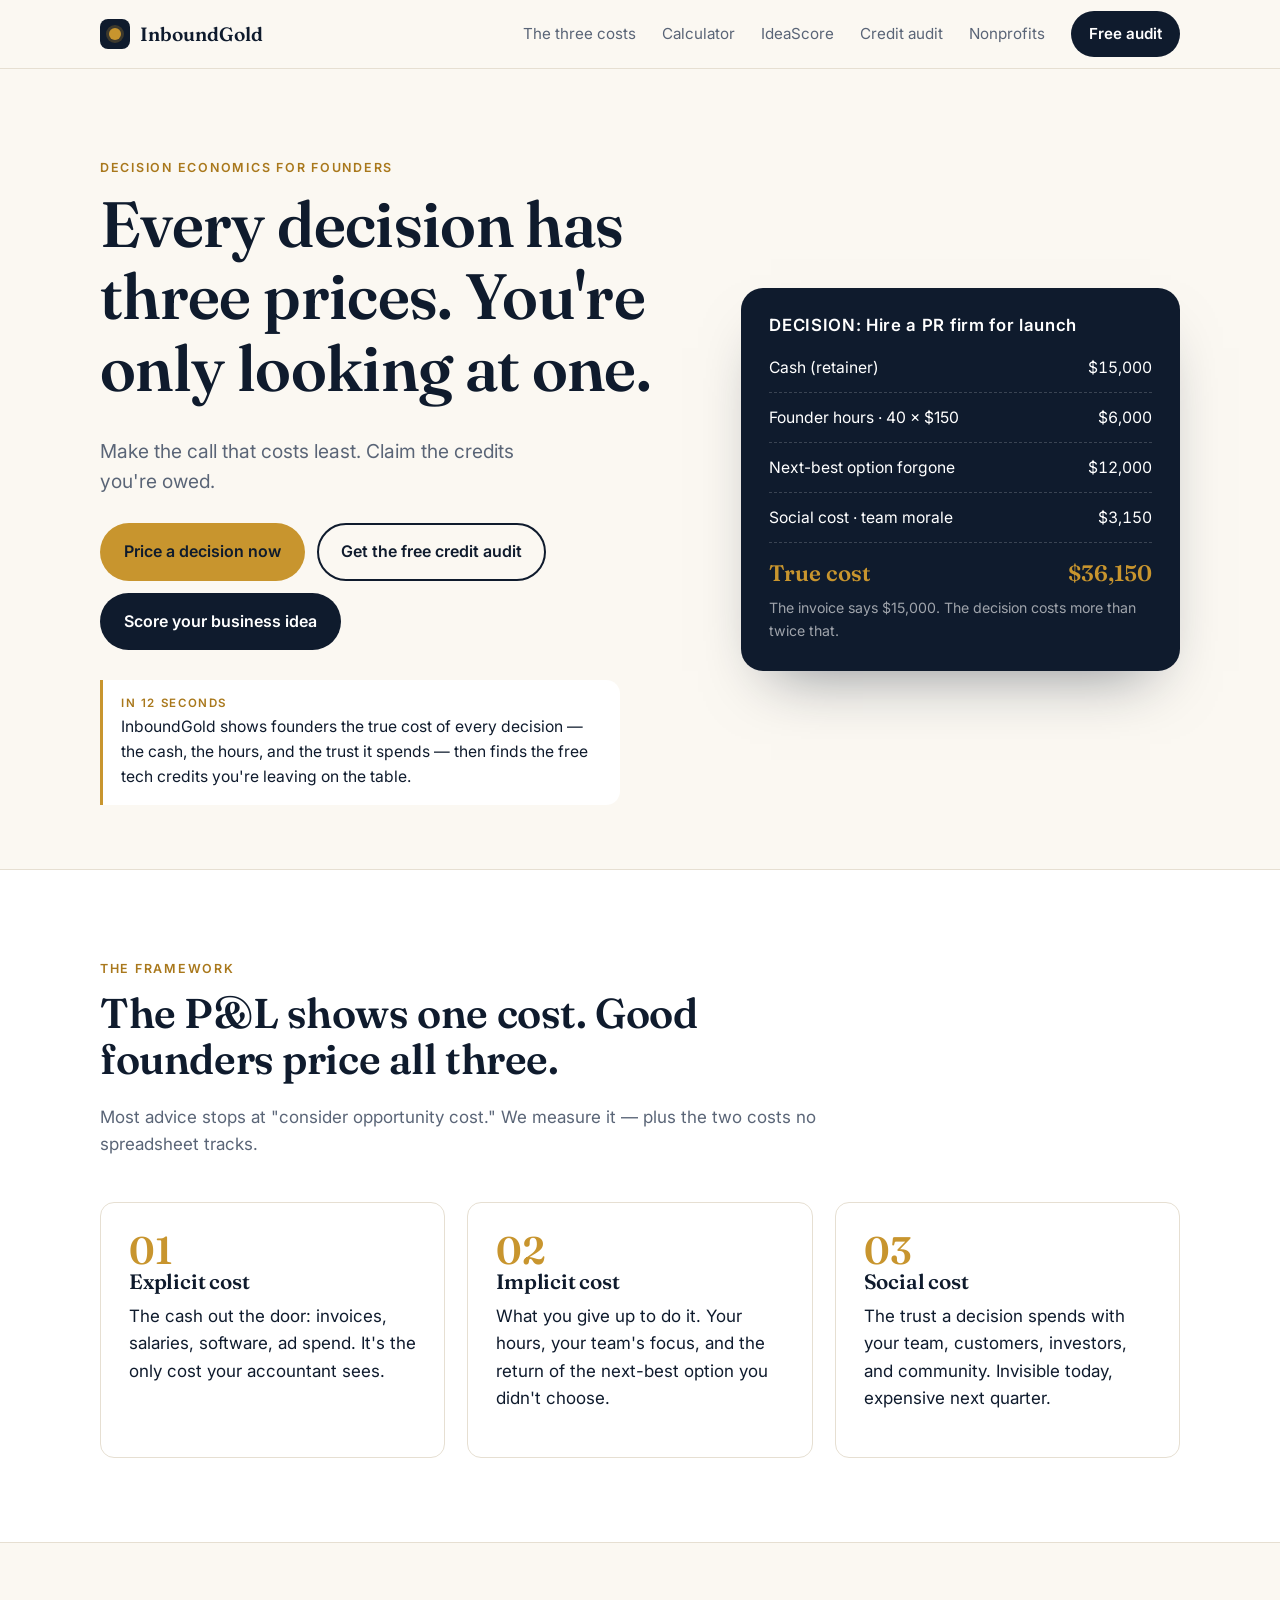
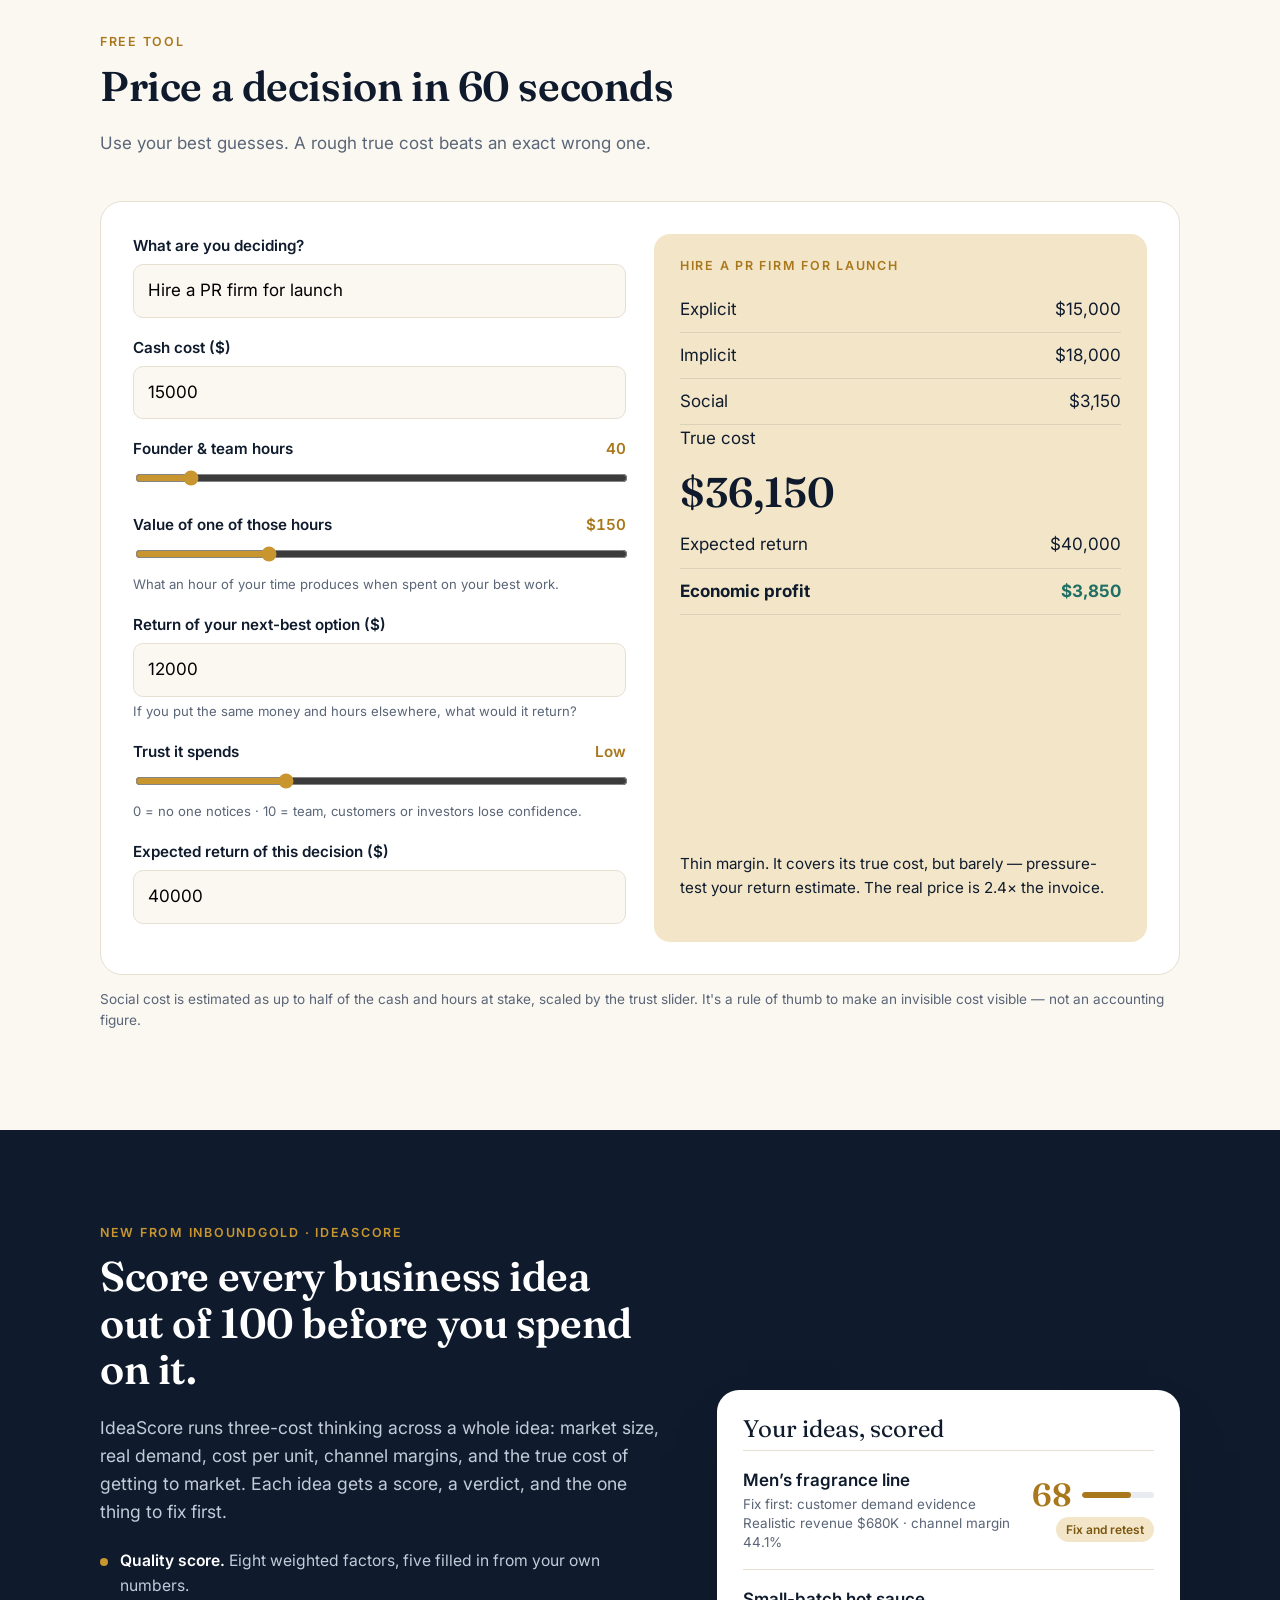
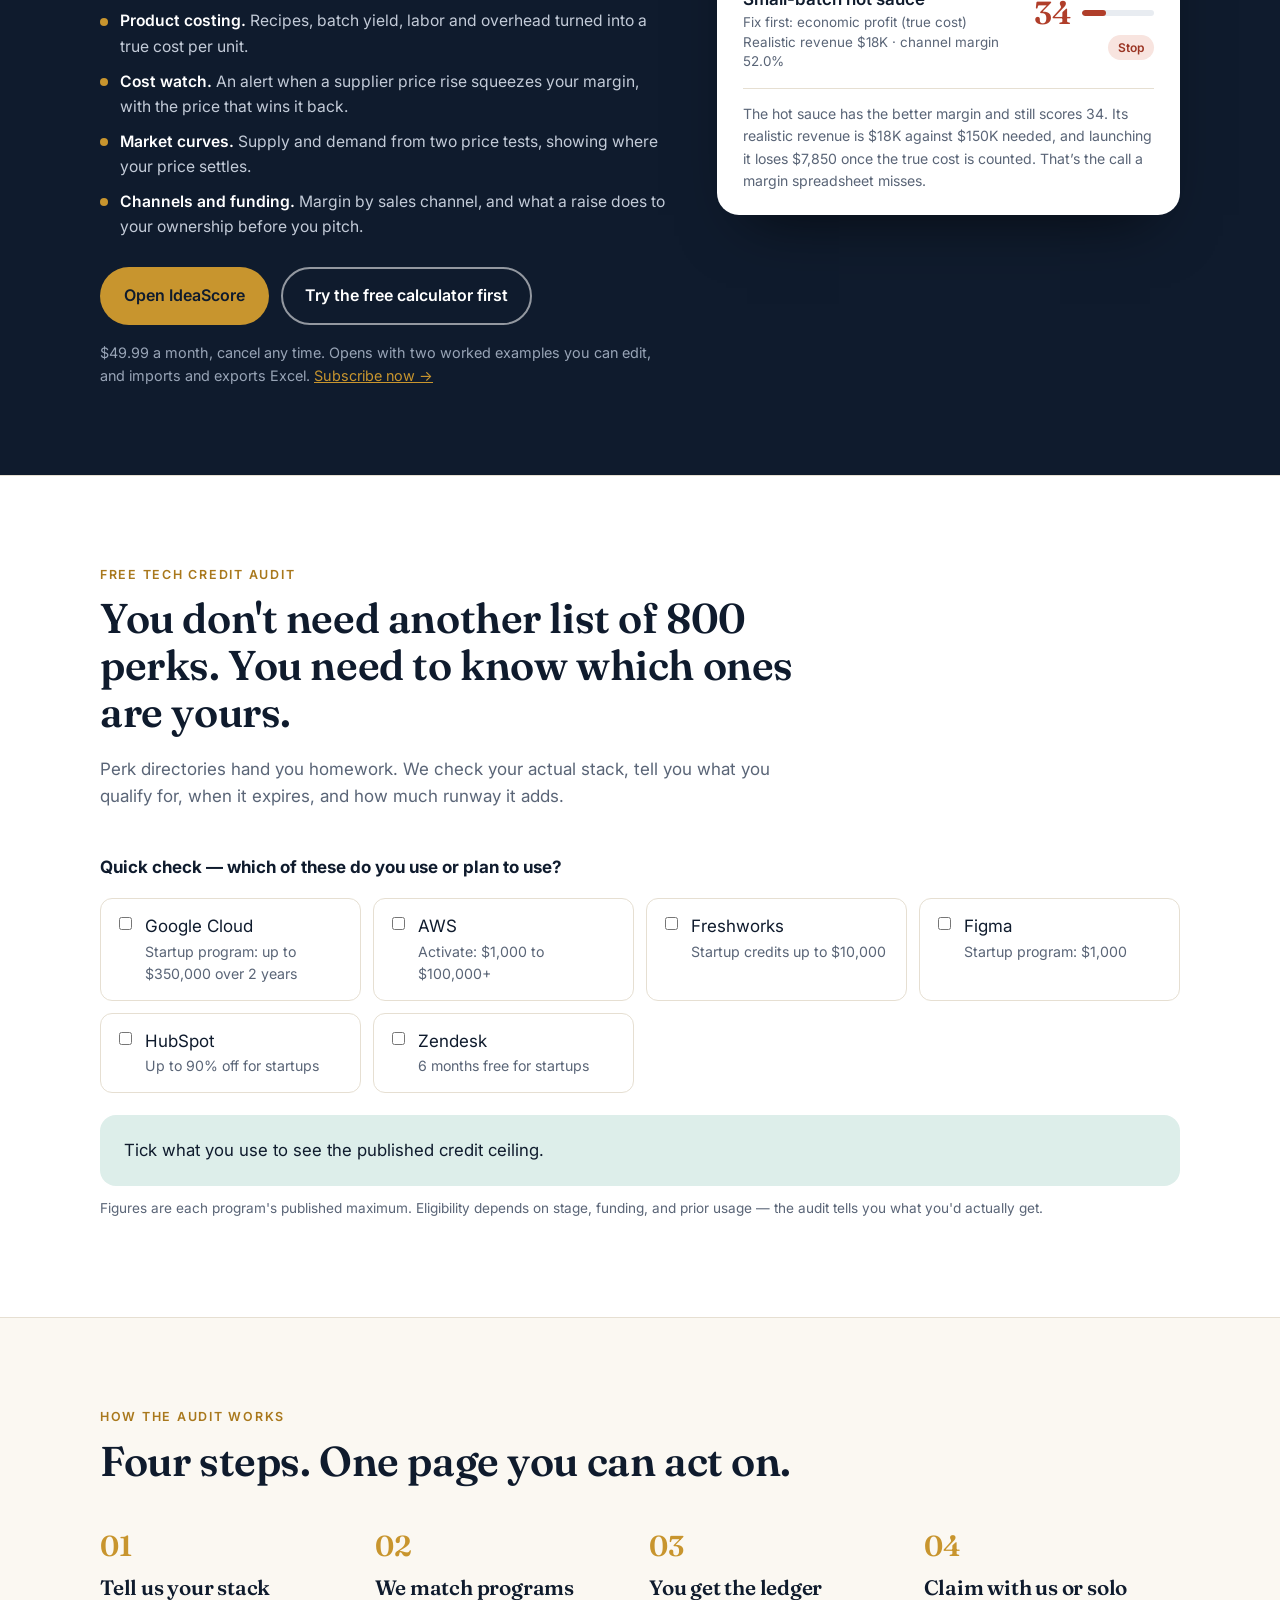
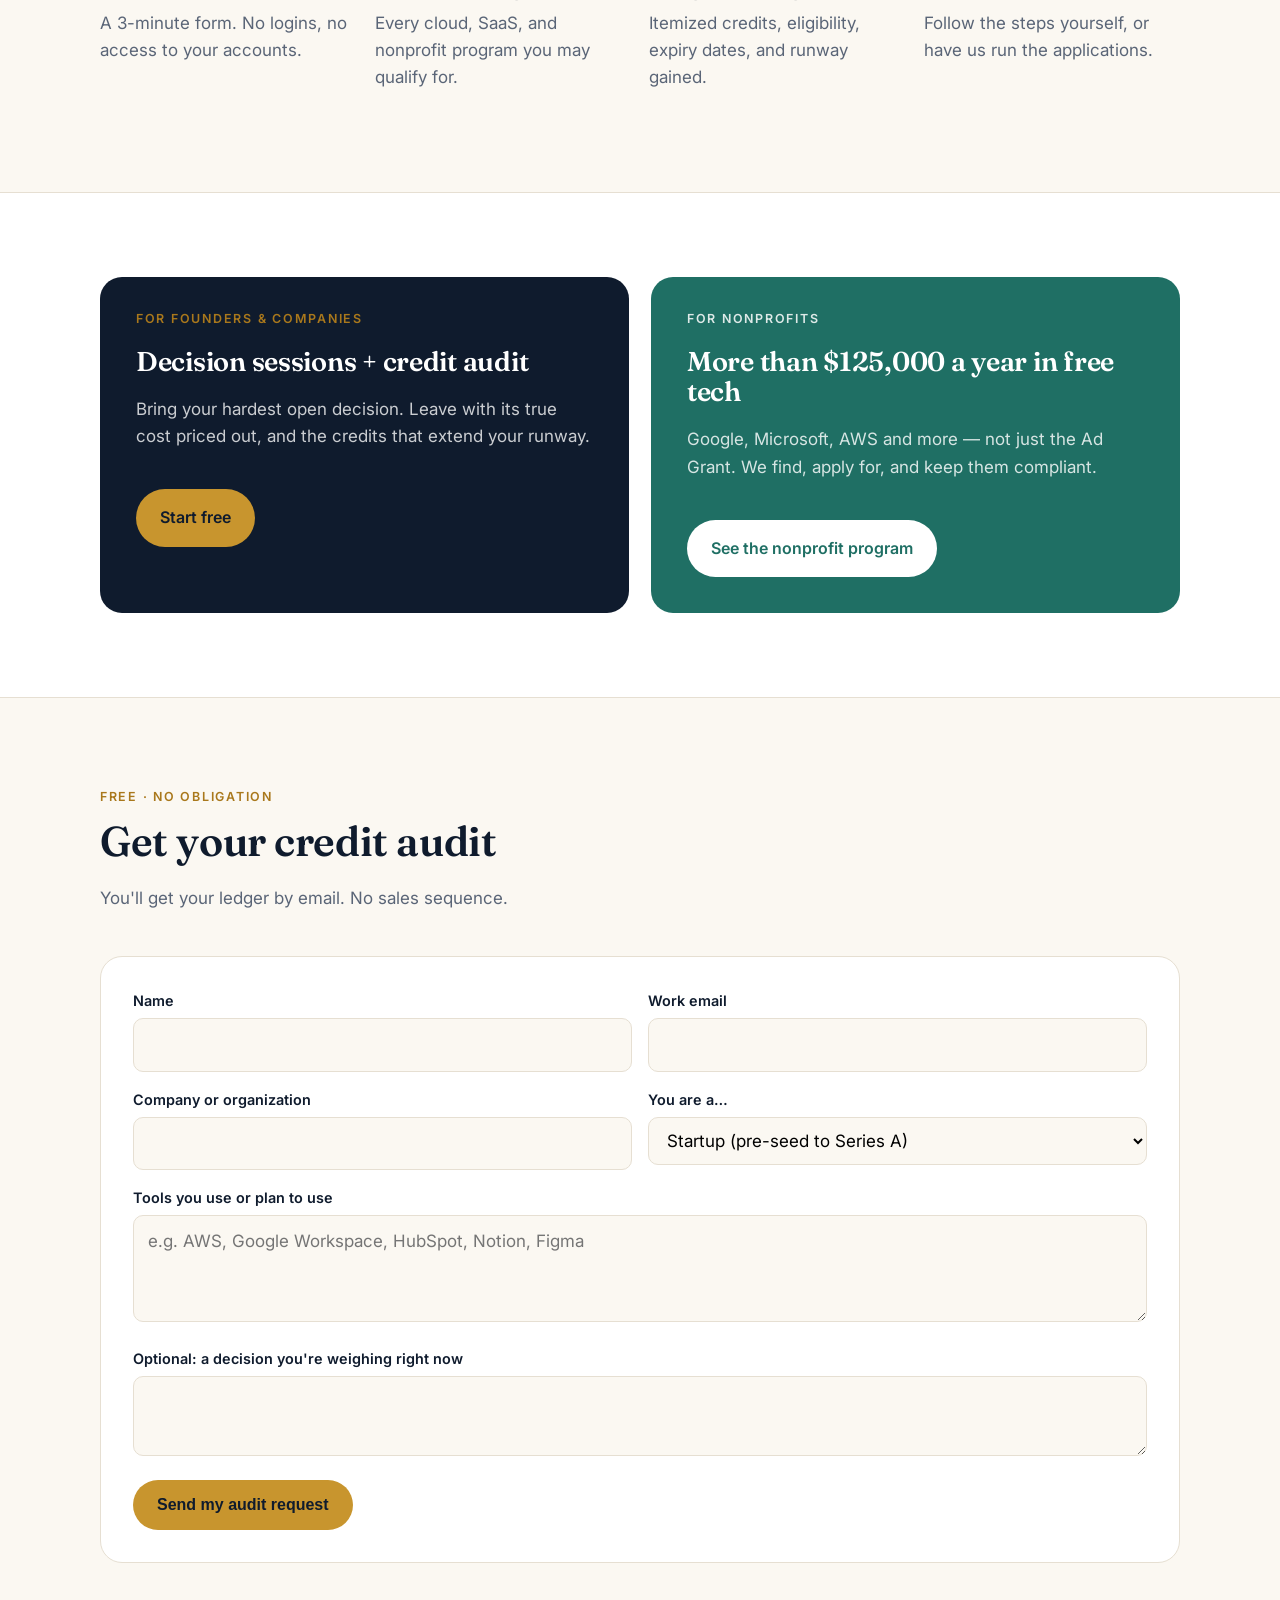
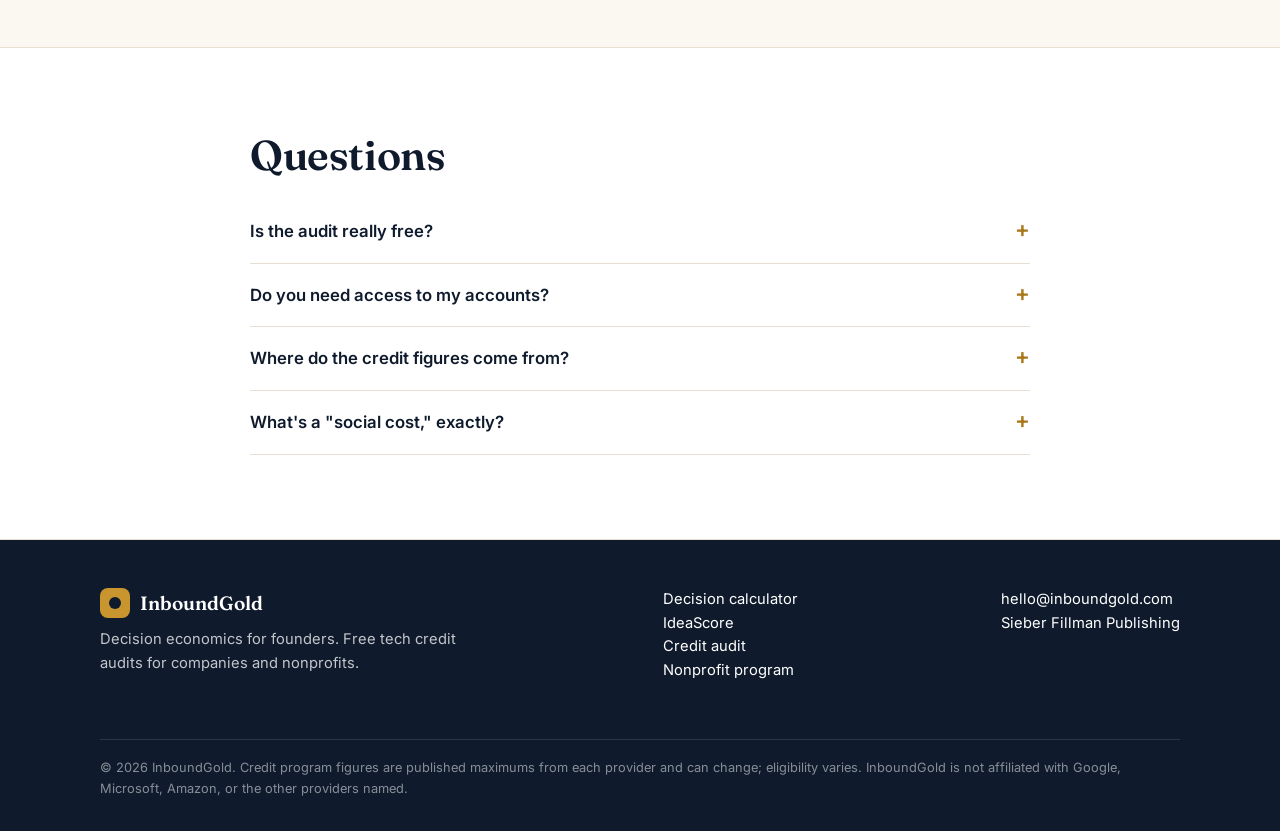
==== commit 13bd1a98: "InboundGold live site (Nov 11, 2026) IdeaScore showcase and nav, nonprofit page, lead forms feeding " ====
--- a/index.html
+++ b/index.html
@@ -1,83 +1,313 @@
 <!doctype html>
 <html lang="en">
-  <head>
-    <link rel="icon" type="image/x-icon" href="/favicon.ico" />
-    <link rel="icon" type="image/png" sizes="32x32" href="/favicon-32x32.png" />
-    <link rel="icon" type="image/png" sizes="16x16" href="/favicon-16x16.png" />
-    <link rel="apple-touch-icon" sizes="180x180" href="/apple-touch-icon.png" />
-    <meta charset="UTF-8" />
-    <meta name="viewport" content="width=device-width, initial-scale=1.0, maximum-scale=1" />
-    <title>Inbound Gold — Data & Digital Operations for Southeast Asia</title>
-    <meta name="description" content="Inbound Gold bridges Western data strategy with Southeast Asian business culture. Serving companies in Thailand and Singapore with data analytics, digital operations, and cross-cultural market intelligence." />
-    <link rel="preconnect" href="https://fonts.googleapis.com" />
-    <link rel="preconnect" href="https://fonts.gstatic.com" crossorigin />
-    <link href="https://fonts.googleapis.com/css2?family=Noto+Serif+Display:ital,wght@0,300;0,400;0,600;0,700;1,300;1,400&family=DM+Sans:wght@300;400;500;600&family=Space+Mono:wght@400;700&family=Sarabun:ital,wght@0,300;0,400;0,500;0,600;0,700;1,300;1,400&family=Noto+Sans+SC:wght@300;400;500;700&display=swap" rel="stylesheet" />
-    <script type="module" crossorigin src="/assets/index-tJWChUP5.js"></script>
-    <link rel="stylesheet" crossorigin href="/assets/index-Bno9hAbp.css">
-    <script src="/__manus__/debug-collector.js" defer></script>
-  </head>
-  <body>
-    <script id="manus-runtime">window.__MANUS_HOST_DEV__ = false;
-(function(){"use strict";var Mr={exports:{}},Kn={};/**
- * @license React
- * react-jsx-runtime.production.js
- *
- * Copyright (c) Meta Platforms, Inc. and affiliates.
- *
- * This source code is licensed under the MIT license found in the
- * LICENSE file in the root directory of this source tree.
- */var $c;function um(){if($c)return Kn;$c=1;var r=Symbol.for("react.transitional.element"),i=Symbol.for("react.fragment");function c(s,d,m){var x=null;if(m!==void 0&&(x=""+m),d.key!==void 0&&(x=""+d.key),"key"in d){m={};for(var R in d)R!=="key"&&(m[R]=d[R])}else m=d;return d=m.ref,{$$typeof:r,type:s,key:x,ref:d!==void 0?d:null,props:m}}return Kn.Fragment=i,Kn.jsx=c,Kn.jsxs=c,Kn}var Fc;function dm(){return Fc||(Fc=1,Mr.exports=um()),Mr.exports}var h=dm(),Ar={exports:{}},Pn={},Rr={exports:{}},Nr={};/**
- * @license React
- * scheduler.production.js
- *
- * Copyright (c) Meta Platforms, Inc. and affiliates.
- *
- * This source code is licensed under the MIT license found in the
- * LICENSE file in the root directory of this source tree.
- */var Ic;function fm(){return Ic||(Ic=1,function(r){function i(A,q){var B=A.length;A.push(q);t:for(;0<B;){var bt=B-1>>>1,p=A[bt];if(0<d(p,q))A[bt]=q,A[B]=p,B=bt;else break t}}function c(A){return A.length===0?null:A[0]}function s(A){if(A.length===0)return null;var q=A[0],B=A.pop();if(B!==q){A[0]=B;t:for(var bt=0,p=A.length,O=p>>>1;bt<O;){var X=2*(bt+1)-1,G=A[X],Z=X+1,st=A[Z];if(0>d(G,B))Z<p&&0>d(st,G)?(A[bt]=st,A[Z]=B,bt=Z):(A[bt]=G,A[X]=B,bt=X);else if(Z<p&&0>d(st,B))A[bt]=st,A[Z]=B,bt=Z;else break t}}return q}function d(A,q){var B=A.sortIndex-q.sortIndex;return B!==0?B:A.id-q.id}if(r.unstable_now=void 0,typeof performance=="object"&&typeof performance.now=="function"){var m=performance;r.unstable_now=function(){return m.now()}}else{var x=Date,R=x.now();r.unstable_now=function(){return x.now()-R}}var C=[],v=[],D=1,j=null,J=3,at=!1,$=!1,nt=!1,ct=!1,ht=typeof setTimeout=="function"?setTimeout:null,St=typeof clearTimeout=="function"?clearTimeout:null,_=typeof setImmediate<"u"?setImmediate:null;function Y(A){for(var q=c(v);q!==null;){if(q.callback===null)s(v);else if(q.startTime<=A)s(v),q.sortIndex=q.expirationTime,i(C,q);else break;q=c(v)}}function H(A){if(nt=!1,Y(A),!$)if(c(C)!==null)$=!0,it||(it=!0,Bt());else{var q=c(v);q!==null&&Mt(H,q.startTime-A)}}var it=!1,rt=-1,V=5,xt=-1;function Be(){return ct?!0:!(r.unstable_now()-xt<V)}function te(){if(ct=!1,it){var A=r.unstable_now();xt=A;var q=!0;try{t:{$=!1,nt&&(nt=!1,St(rt),rt=-1),at=!0;var B=J;try{e:{for(Y(A),j=c(C);j!==null&&!(j.expirationTime>A&&Be());){var bt=j.callback;if(typeof bt=="function"){j.callback=null,J=j.priorityLevel;var p=bt(j.expirationTime<=A);if(A=r.unstable_now(),typeof p=="function"){j.callback=p,Y(A),q=!0;break e}j===c(C)&&s(C),Y(A)}else s(C);j=c(C)}if(j!==null)q=!0;else{var O=c(v);O!==null&&Mt(H,O.startTime-A),q=!1}}break t}finally{j=null,J=B,at=!1}q=void 0}}finally{q?Bt():it=!1}}}var Bt;if(typeof _=="function")Bt=function(){_(te)};else if(typeof MessageChannel<"u"){var me=new MessageChannel,Se=me.port2;me.port1.onmessage=te,Bt=function(){Se.postMessage(null)}}else Bt=function(){ht(te,0)};function Mt(A,q){rt=ht(function(){A(r.unstable_now())},q)}r.unstable_IdlePriority=5,r.unstable_ImmediatePriority=1,r.unstable_LowPriority=4,r.unstable_NormalPriority=3,r.unstable_Profiling=null,r.unstable_UserBlockingPriority=2,r.unstable_cancelCallback=function(A){A.callback=null},r.unstable_forceFrameRate=function(A){0>A||125<A?console.error("forceFrameRate takes a positive int between 0 and 125, forcing frame rates higher than 125 fps is not supported"):V=0<A?Math.floor(1e3/A):5},r.unstable_getCurrentPriorityLevel=function(){return J},r.unstable_next=function(A){switch(J){case 1:case 2:case 3:var q=3;break;default:q=J}var B=J;J=q;try{return A()}finally{J=B}},r.unstable_requestPaint=function(){ct=!0},r.unstable_runWithPriority=function(A,q){switch(A){case 1:case 2:case 3:case 4:case 5:break;default:A=3}var B=J;J=A;try{return q()}finally{J=B}},r.unstable_scheduleCallback=function(A,q,B){var bt=r.unstable_now();switch(typeof B=="object"&&B!==null?(B=B.delay,B=typeof B=="number"&&0<B?bt+B:bt):B=bt,A){case 1:var p=-1;break;case 2:p=250;break;case 5:p=1073741823;break;case 4:p=1e4;break;default:p=5e3}return p=B+p,A={id:D++,callback:q,priorityLevel:A,startTime:B,expirationTime:p,sortIndex:-1},B>bt?(A.sortIndex=B,i(v,A),c(C)===null&&A===c(v)&&(nt?(St(rt),rt=-1):nt=!0,Mt(H,B-bt))):(A.sortIndex=p,i(C,A),$||at||($=!0,it||(it=!0,Bt()))),A},r.unstable_shouldYield=Be,r.unstable_wrapCallback=function(A){var q=J;return function(){var B=J;J=q;try{return A.apply(this,arguments)}finally{J=B}}}}(Nr)),Nr}var tu;function hm(){return tu||(tu=1,Rr.exports=fm()),Rr.exports}var zr={exports:{}},ut={};/**
- * @license React
- * react.production.js
- *
- * Copyright (c) Meta Platforms, Inc. and affiliates.
- *
- * This source code is licensed under the MIT license found in the
- * LICENSE file in the root directory of this source tree.
- */var eu;function mm(){if(eu)return ut;eu=1;var r=Symbol.for("react.transitional.element"),i=Symbol.for("react.portal"),c=Symbol.for("react.fragment"),s=Symbol.for("react.strict_mode"),d=Symbol.for("react.profiler"),m=Symbol.for("react.consumer"),x=Symbol.for("react.context"),R=Symbol.for("react.forward_ref"),C=Symbol.for("react.suspense"),v=Symbol.for("react.memo"),D=Symbol.for("react.lazy"),j=Symbol.iterator;function J(p){return p===null||typeof p!="object"?null:(p=j&&p[j]||p["@@iterator"],typeof p=="function"?p:null)}var at={isMounted:function(){return!1},enqueueForceUpdate:function(){},enqueueReplaceState:function(){},enqueueSetState:function(){}},$=Object.assign,nt={};function ct(p,O,X){this.props=p,this.context=O,this.refs=nt,this.updater=X||at}ct.prototype.isReactComponent={},ct.prototype.setState=function(p,O){if(typeof p!="object"&&typeof p!="function"&&p!=null)throw Error("takes an object of state variables to update or a function which returns an object of state variables.");this.updater.enqueueSetState(this,p,O,"setState")},ct.prototype.forceUpdate=function(p){this.updater.enqueueForceUpdate(this,p,"forceUpdate")};function ht(){}ht.prototype=ct.prototype;function St(p,O,X){this.props=p,this.context=O,this.refs=nt,this.updater=X||at}var _=St.prototype=new ht;_.constructor=St,$(_,ct.prototype),_.isPureReactComponent=!0;var Y=Array.isArray,H={H:null,A:null,T:null,S:null,V:null},it=Object.prototype.hasOwnProperty;function rt(p,O,X,G,Z,st){return X=st.ref,{$$typeof:r,type:p,key:O,ref:X!==void 0?X:null,props:st}}function V(p,O){return rt(p.type,O,void 0,void 0,void 0,p.props)}function xt(p){return typeof p=="object"&&p!==null&&p.$$typeof===r}function Be(p){var O={"=":"=0",":":"=2"};return"$"+p.replace(/[=:]/g,function(X){return O[X]})}var te=/\/+/g;function Bt(p,O){return typeof p=="object"&&p!==null&&p.key!=null?Be(""+p.key):O.toString(36)}function me(){}function Se(p){switch(p.status){case"fulfilled":return p.value;case"rejected":throw p.reason;default:switch(typeof p.status=="string"?p.then(me,me):(p.status="pending",p.then(function(O){p.status==="pending"&&(p.status="fulfilled",p.value=O)},function(O){p.status==="pending"&&(p.status="rejected",p.reason=O)})),p.status){case"fulfilled":return p.value;case"rejected":throw p.reason}}throw p}function Mt(p,O,X,G,Z){var st=typeof p;(st==="undefined"||st==="boolean")&&(p=null);var I=!1;if(p===null)I=!0;else switch(st){case"bigint":case"string":case"number":I=!0;break;case"object":switch(p.$$typeof){case r:case i:I=!0;break;case D:return I=p._init,Mt(I(p._payload),O,X,G,Z)}}if(I)return Z=Z(p),I=G===""?"."+Bt(p,0):G,Y(Z)?(X="",I!=null&&(X=I.replace(te,"$&/")+"/"),Mt(Z,O,X,"",function(Jt){return Jt})):Z!=null&&(xt(Z)&&(Z=V(Z,X+(Z.key==null||p&&p.key===Z.key?"":(""+Z.key).replace(te,"$&/")+"/")+I)),O.push(Z)),1;I=0;var gt=G===""?".":G+":";if(Y(p))for(var Tt=0;Tt<p.length;Tt++)G=p[Tt],st=gt+Bt(G,Tt),I+=Mt(G,O,X,st,Z);else if(Tt=J(p),typeof Tt=="function")for(p=Tt.call(p),Tt=0;!(G=p.next()).done;)G=G.value,st=gt+Bt(G,Tt++),I+=Mt(G,O,X,st,Z);else if(st==="object"){if(typeof p.then=="function")return Mt(Se(p),O,X,G,Z);throw O=String(p),Error("Objects are not valid as a React child (found: "+(O==="[object Object]"?"object with keys {"+Object.keys(p).join(", ")+"}":O)+"). If you meant to render a collection of children, use an array instead.")}return I}function A(p,O,X){if(p==null)return p;var G=[],Z=0;return Mt(p,G,"","",function(st){return O.call(X,st,Z++)}),G}function q(p){if(p._status===-1){var O=p._result;O=O(),O.then(function(X){(p._status===0||p._status===-1)&&(p._status=1,p._result=X)},function(X){(p._status===0||p._status===-1)&&(p._status=2,p._result=X)}),p._status===-1&&(p._status=0,p._result=O)}if(p._status===1)return p._result.default;throw p._result}var B=typeof reportError=="function"?reportError:function(p){if(typeof window=="object"&&typeof window.ErrorEvent=="function"){var O=new window.ErrorEvent("error",{bubbles:!0,cancelable:!0,message:typeof p=="object"&&p!==null&&typeof p.message=="string"?String(p.message):String(p),error:p});if(!window.dispatchEvent(O))return}else if(typeof process=="object"&&typeof process.emit=="function"){process.emit("uncaughtException",p);return}console.error(p)};function bt(){}return ut.Children={map:A,forEach:function(p,O,X){A(p,function(){O.apply(this,arguments)},X)},count:function(p){var O=0;return A(p,function(){O++}),O},toArray:function(p){return A(p,function(O){return O})||[]},only:function(p){if(!xt(p))throw Error("React.Children.only expected to receive a single React element child.");return p}},ut.Component=ct,ut.Fragment=c,ut.Profiler=d,ut.PureComponent=St,ut.StrictMode=s,ut.Suspense=C,ut.__CLIENT_INTERNALS_DO_NOT_USE_OR_WARN_USERS_THEY_CANNOT_UPGRADE=H,ut.__COMPILER_RUNTIME={__proto__:null,c:function(p){return H.H.useMemoCache(p)}},ut.cache=function(p){return function(){return p.apply(null,arguments)}},ut.cloneElement=function(p,O,X){if(p==null)throw Error("The argument must be a React element, but you passed "+p+".");var G=$({},p.props),Z=p.key,st=void 0;if(O!=null)for(I in O.ref!==void 0&&(st=void 0),O.key!==void 0&&(Z=""+O.key),O)!it.call(O,I)||I==="key"||I==="__self"||I==="__source"||I==="ref"&&O.ref===void 0||(G[I]=O[I]);var I=arguments.length-2;if(I===1)G.children=X;else if(1<I){for(var gt=Array(I),Tt=0;Tt<I;Tt++)gt[Tt]=arguments[Tt+2];G.children=gt}return rt(p.type,Z,void 0,void 0,st,G)},ut.createContext=function(p){return p={$$typeof:x,_currentValue:p,_currentValue2:p,_threadCount:0,Provider:null,Consumer:null},p.Provider=p,p.Consumer={$$typeof:m,_context:p},p},ut.createElement=function(p,O,X){var G,Z={},st=null;if(O!=null)for(G in O.key!==void 0&&(st=""+O.key),O)it.call(O,G)&&G!=="key"&&G!=="__self"&&G!=="__source"&&(Z[G]=O[G]);var I=arguments.length-2;if(I===1)Z.children=X;else if(1<I){for(var gt=Array(I),Tt=0;Tt<I;Tt++)gt[Tt]=arguments[Tt+2];Z.children=gt}if(p&&p.defaultProps)for(G in I=p.defaultProps,I)Z[G]===void 0&&(Z[G]=I[G]);return rt(p,st,void 0,void 0,null,Z)},ut.createRef=function(){return{current:null}},ut.forwardRef=function(p){return{$$typeof:R,render:p}},ut.isValidElement=xt,ut.lazy=function(p){return{$$typeof:D,_payload:{_status:-1,_result:p},_init:q}},ut.memo=function(p,O){return{$$typeof:v,type:p,compare:O===void 0?null:O}},ut.startTransition=function(p){var O=H.T,X={};H.T=X;try{var G=p(),Z=H.S;Z!==null&&Z(X,G),typeof G=="object"&&G!==null&&typeof G.then=="function"&&G.then(bt,B)}catch(st){B(st)}finally{H.T=O}},ut.unstable_useCacheRefresh=function(){return H.H.useCacheRefresh()},ut.use=function(p){return H.H.use(p)},ut.useActionState=function(p,O,X){return H.H.useActionState(p,O,X)},ut.useCallback=function(p,O){return H.H.useCallback(p,O)},ut.useContext=function(p){return H.H.useContext(p)},ut.useDebugValue=function(){},ut.useDeferredValue=function(p,O){return H.H.useDeferredValue(p,O)},ut.useEffect=function(p,O,X){var G=H.H;if(typeof X=="function")throw Error("useEffect CRUD overload is not enabled in this build of React.");return G.useEffect(p,O)},ut.useId=function(){return H.H.useId()},ut.useImperativeHandle=function(p,O,X){return H.H.useImperativeHandle(p,O,X)},ut.useInsertionEffect=function(p,O){return H.H.useInsertionEffect(p,O)},ut.useLayoutEffect=function(p,O){return H.H.useLayoutEffect(p,O)},ut.useMemo=function(p,O){return H.H.useMemo(p,O)},ut.useOptimistic=function(p,O){return H.H.useOptimistic(p,O)},ut.useReducer=function(p,O,X){return H.H.useReducer(p,O,X)},ut.useRef=function(p){return H.H.useRef(p)},ut.useState=function(p){return H.H.useState(p)},ut.useSyncExternalStore=function(p,O,X){return H.H.useSyncExternalStore(p,O,X)},ut.useTransition=function(){return H.H.useTransition()},ut.version="19.1.1",ut}var lu;function _r(){return lu||(lu=1,zr.exports=mm()),zr.exports}var kr={exports:{}},he={};/**
- * @license React
- * react-dom.production.js
- *
- * Copyright (c) Meta Platforms, Inc. and affiliates.
- *
- * This source code is licensed under the MIT license found in the
- * LICENSE file in the root directory of this source tree.
- */var au;function gm(){if(au)return he;au=1;var r=_r();function i(C){var v="https://react.dev/errors/"+C;if(1<arguments.length){v+="?args[]="+encodeURIComponent(arguments[1]);for(var D=2;D<arguments.length;D++)v+="&args[]="+encodeURIComponent(arguments[D])}return"Minified React error #"+C+"; visit "+v+" for the full message or use the non-minified dev environment for full errors and additional helpful warnings."}function c(){}var s={d:{f:c,r:function(){throw Error(i(522))},D:c,C:c,L:c,m:c,X:c,S:c,M:c},p:0,findDOMNode:null},d=Symbol.for("react.portal");function m(C,v,D){var j=3<arguments.length&&arguments[3]!==void 0?arguments[3]:null;return{$$typeof:d,key:j==null?null:""+j,children:C,containerInfo:v,implementation:D}}var x=r.__CLIENT_INTERNALS_DO_NOT_USE_OR_WARN_USERS_THEY_CANNOT_UPGRADE;function R(C,v){if(C==="font")return"";if(typeof v=="string")return v==="use-credentials"?v:""}return he.__DOM_INTERNALS_DO_NOT_USE_OR_WARN_USERS_THEY_CANNOT_UPGRADE=s,he.createPortal=function(C,v){var D=2<arguments.length&&arguments[2]!==void 0?arguments[2]:null;if(!v||v.nodeType!==1&&v.nodeType!==9&&v.nodeType!==11)throw Error(i(299));return m(C,v,null,D)},he.flushSync=function(C){var v=x.T,D=s.p;try{if(x.T=null,s.p=2,C)return C()}finally{x.T=v,s.p=D,s.d.f()}},he.preconnect=function(C,v){typeof C=="string"&&(v?(v=v.crossOrigin,v=typeof v=="string"?v==="use-credentials"?v:"":void 0):v=null,s.d.C(C,v))},he.prefetchDNS=function(C){typeof C=="string"&&s.d.D(C)},he.preinit=function(C,v){if(typeof C=="string"&&v&&typeof v.as=="string"){var D=v.as,j=R(D,v.crossOrigin),J=typeof v.integrity=="string"?v.integrity:void 0,at=typeof v.fetchPriority=="string"?v.fetchPriority:void 0;D==="style"?s.d.S(C,typeof v.precedence=="string"?v.precedence:void 0,{crossOrigin:j,integrity:J,fetchPriority:at}):D==="script"&&s.d.X(C,{crossOrigin:j,integrity:J,fetchPriority:at,nonce:typeof v.nonce=="string"?v.nonce:void 0})}},he.preinitModule=function(C,v){if(typeof C=="string")if(typeof v=="object"&&v!==null){if(v.as==null||v.as==="script"){var D=R(v.as,v.crossOrigin);s.d.M(C,{crossOrigin:D,integrity:typeof v.integrity=="string"?v.integrity:void 0,nonce:typeof v.nonce=="string"?v.nonce:void 0})}}else v==null&&s.d.M(C)},he.preload=function(C,v){if(typeof C=="string"&&typeof v=="object"&&v!==null&&typeof v.as=="string"){var D=v.as,j=R(D,v.crossOrigin);s.d.L(C,D,{crossOrigin:j,integrity:typeof v.integrity=="string"?v.integrity:void 0,nonce:typeof v.nonce=="string"?v.nonce:void 0,type:typeof v.type=="string"?v.type:void 0,fetchPriority:typeof v.fetchPriority=="string"?v.fetchPriority:void 0,referrerPolicy:typeof v.referrerPolicy=="string"?v.referrerPolicy:void 0,imageSrcSet:typeof v.imageSrcSet=="string"?v.imageSrcSet:void 0,imageSizes:typeof v.imageSizes=="string"?v.imageSizes:void 0,media:typeof v.media=="string"?v.media:void 0})}},he.preloadModule=function(C,v){if(typeof C=="string")if(v){var D=R(v.as,v.crossOrigin);s.d.m(C,{as:typeof v.as=="string"&&v.as!=="script"?v.as:void 0,crossOrigin:D,integrity:typeof v.integrity=="string"?v.integrity:void 0})}else s.d.m(C)},he.requestFormReset=function(C){s.d.r(C)},he.unstable_batchedUpdates=function(C,v){return C(v)},he.useFormState=function(C,v,D){return x.H.useFormState(C,v,D)},he.useFormStatus=function(){return x.H.useHostTransitionStatus()},he.version="19.1.1",he}var nu;function pm(){if(nu)return kr.exports;nu=1;function r(){if(!(typeof __REACT_DEVTOOLS_GLOBAL_HOOK__>"u"||typeof __REACT_DEVTOOLS_GLOBAL_HOOK__.checkDCE!="function"))try{__REACT_DEVTOOLS_GLOBAL_HOOK__.checkDCE(r)}catch(i){console.error(i)}}return r(),kr.exports=gm(),kr.exports}/**
- * @license React
- * react-dom-client.production.js
- *
- * Copyright (c) Meta Platforms, Inc. and affiliates.
- *
- * This source code is licensed under the MIT license found in the
- * LICENSE file in the root directory of this source tree.
- */var ou;function ym(){if(ou)return Pn;ou=1;var r=hm(),i=_r(),c=pm();function s(t){var e="https://react.dev/errors/"+t;if(1<arguments.length){e+="?args[]="+encodeURIComponent(arguments[1]);for(var l=2;l<arguments.length;l++)e+="&args[]="+encodeURIComponent(arguments[l])}return"Minified React error #"+t+"; visit "+e+" for the full message or use the non-minified dev environment for full errors and additional helpful warnings."}function d(t){return!(!t||t.nodeType!==1&&t.nodeType!==9&&t.nodeType!==11)}function m(t){var e=t,l=t;if(t.alternate)for(;e.return;)e=e.return;else{t=e;do e=t,(e.flags&4098)!==0&&(l=e.return),t=e.return;while(t)}return e.tag===3?l:null}function x(t){if(t.tag===13){var e=t.memoizedState;if(e===null&&(t=t.alternate,t!==null&&(e=t.memoizedState)),e!==null)return e.dehydrated}return null}function R(t){if(m(t)!==t)throw Error(s(188))}function C(t){var e=t.alternate;if(!e){if(e=m(t),e===null)throw Error(s(188));return e!==t?null:t}for(var l=t,a=e;;){var n=l.return;if(n===null)break;var o=n.alternate;if(o===null){if(a=n.return,a!==null){l=a;continue}break}if(n.child===o.child){for(o=n.child;o;){if(o===l)return R(n),t;if(o===a)return R(n),e;o=o.sibling}throw Error(s(188))}if(l.return!==a.return)l=n,a=o;else{for(var u=!1,f=n.child;f;){if(f===l){u=!0,l=n,a=o;break}if(f===a){u=!0,a=n,l=o;break}f=f.sibling}if(!u){for(f=o.child;f;){if(f===l){u=!0,l=o,a=n;break}if(f===a){u=!0,a=o,l=n;break}f=f.sibling}if(!u)throw Error(s(189))}}if(l.alternate!==a)throw Error(s(190))}if(l.tag!==3)throw Error(s(188));return l.stateNode.current===l?t:e}function v(t){var e=t.tag;if(e===5||e===26||e===27||e===6)return t;for(t=t.child;t!==null;){if(e=v(t),e!==null)return e;t=t.sibling}return null}var D=Object.assign,j=Symbol.for("react.element"),J=Symbol.for("react.transitional.element"),at=Symbol.for("react.portal"),$=Symbol.for("react.fragment"),nt=Symbol.for("react.strict_mode"),ct=Symbol.for("react.profiler"),ht=Symbol.for("react.provider"),St=Symbol.for("react.consumer"),_=Symbol.for("react.context"),Y=Symbol.for("react.forward_ref"),H=Symbol.for("react.suspense"),it=Symbol.for("react.suspense_list"),rt=Symbol.for("react.memo"),V=Symbol.for("react.lazy"),xt=Symbol.for("react.activity"),Be=Symbol.for("react.memo_cache_sentinel"),te=Symbol.iterator;function Bt(t){return t===null||typeof t!="object"?null:(t=te&&t[te]||t["@@iterator"],typeof t=="function"?t:null)}var me=Symbol.for("react.client.reference");function Se(t){if(t==null)return null;if(typeof t=="function")return t.$$typeof===me?null:t.displayName||t.name||null;if(typeof t=="string")return t;switch(t){case $:return"Fragment";case ct:return"Profiler";case nt:return"StrictMode";case H:return"Suspense";case it:return"SuspenseList";case xt:return"Activity"}if(typeof t=="object")switch(t.$$typeof){case at:return"Portal";case _:return(t.displayName||"Context")+".Provider";case St:return(t._context.displayName||"Context")+".Consumer";case Y:var e=t.render;return t=t.displayName,t||(t=e.displayName||e.name||"",t=t!==""?"ForwardRef("+t+")":"ForwardRef"),t;case rt:return e=t.displayName||null,e!==null?e:Se(t.type)||"Memo";case V:e=t._payload,t=t._init;try{return Se(t(e))}catch{}}return null}var Mt=Array.isArray,A=i.__CLIENT_INTERNALS_DO_NOT_USE_OR_WARN_USERS_THEY_CANNOT_UPGRADE,q=c.__DOM_INTERNALS_DO_NOT_USE_OR_WARN_USERS_THEY_CANNOT_UPGRADE,B={pending:!1,data:null,method:null,action:null},bt=[],p=-1;function O(t){return{current:t}}function X(t){0>p||(t.current=bt[p],bt[p]=null,p--)}function G(t,e){p++,bt[p]=t.current,t.current=e}var Z=O(null),st=O(null),I=O(null),gt=O(null);function Tt(t,e){switch(G(I,e),G(st,t),G(Z,null),e.nodeType){case 9:case 11:t=(t=e.documentElement)&&(t=t.namespaceURI)?Hh(t):0;break;default:if(t=e.tagName,e=e.namespaceURI)e=Hh(e),t=Uh(e,t);else switch(t){case"svg":t=1;break;case"math":t=2;break;default:t=0}}X(Z),G(Z,t)}function Jt(){X(Z),X(st),X(I)}function Ke(t){t.memoizedState!==null&&G(gt,t);var e=Z.current,l=Uh(e,t.type);e!==l&&(G(st,t),G(Z,l))}function Ce(t){st.current===t&&(X(Z),X(st)),gt.current===t&&(X(gt),Wo._currentValue=B)}var Pe=Object.prototype.hasOwnProperty,yl=r.unstable_scheduleCallback,sn=r.unstable_cancelCallback,Ca=r.unstable_shouldYield,ri=r.unstable_requestPaint,ge=r.unstable_now,si=r.unstable_getCurrentPriorityLevel,Ul=r.unstable_ImmediatePriority,Fn=r.unstable_UserBlockingPriority,nl=r.unstable_NormalPriority,ci=r.unstable_LowPriority,Gl=r.unstable_IdlePriority,ui=r.log,Ea=r.unstable_setDisableYieldValue,ql=null,Wt=null;function Je(t){if(typeof ui=="function"&&Ea(t),Wt&&typeof Wt.setStrictMode=="function")try{Wt.setStrictMode(ql,t)}catch{}}var $t=Math.clz32?Math.clz32:fi,di=Math.log,Ta=Math.LN2;function fi(t){return t>>>=0,t===0?32:31-(di(t)/Ta|0)|0}var L=256,cn=4194304;function vl(t){var e=t&42;if(e!==0)return e;switch(t&-t){case 1:return 1;case 2:return 2;case 4:return 4;case 8:return 8;case 16:return 16;case 32:return 32;case 64:return 64;case 128:return 128;case 256:case 512:case 1024:case 2048:case 4096:case 8192:case 16384:case 32768:case 65536:case 131072:case 262144:case 524288:case 1048576:case 2097152:return t&4194048;case 4194304:case 8388608:case 16777216:case 33554432:return t&62914560;case 67108864:return 67108864;case 134217728:return 134217728;case 268435456:return 268435456;case 536870912:return 536870912;case 1073741824:return 0;default:return t}}function un(t,e,l){var a=t.pendingLanes;if(a===0)return 0;var n=0,o=t.suspendedLanes,u=t.pingedLanes;t=t.warmLanes;var f=a&134217727;return f!==0?(a=f&~o,a!==0?n=vl(a):(u&=f,u!==0?n=vl(u):l||(l=f&~t,l!==0&&(n=vl(l))))):(f=a&~o,f!==0?n=vl(f):u!==0?n=vl(u):l||(l=a&~t,l!==0&&(n=vl(l)))),n===0?0:e!==0&&e!==n&&(e&o)===0&&(o=n&-n,l=e&-e,o>=l||o===32&&(l&4194048)!==0)?e:n}function Dt(t,e){return(t.pendingLanes&~(t.suspendedLanes&~t.pingedLanes)&e)===0}function In(t,e){switch(t){case 1:case 2:case 4:case 8:case 64:return e+250;case 16:case 32:case 128:case 256:case 512:case 1024:case 2048:case 4096:case 8192:case 16384:case 32768:case 65536:case 131072:case 262144:case 524288:case 1048576:case 2097152:return e+5e3;case 4194304:case 8388608:case 16777216:case 33554432:return-1;case 67108864:case 134217728:case 268435456:case 536870912:case 1073741824:return-1;default:return-1}}function to(){var t=L;return L<<=1,(L&4194048)===0&&(L=256),t}function hi(){var t=cn;return cn<<=1,(cn&62914560)===0&&(cn=4194304),t}function eo(t){for(var e=[],l=0;31>l;l++)e.push(t);return e}function Da(t,e){t.pendingLanes|=e,e!==268435456&&(t.suspendedLanes=0,t.pingedLanes=0,t.warmLanes=0)}function Ir(t,e,l,a,n,o){var u=t.pendingLanes;t.pendingLanes=l,t.suspendedLanes=0,t.pingedLanes=0,t.warmLanes=0,t.expiredLanes&=l,t.entangledLanes&=l,t.errorRecoveryDisabledLanes&=l,t.shellSuspendCounter=0;var f=t.entanglements,g=t.expirationTimes,S=t.hiddenUpdates;for(l=u&~l;0<l;){var N=31-$t(l),k=1<<N;f[N]=0,g[N]=-1;var E=S[N];if(E!==null)for(S[N]=null,N=0;N<E.length;N++){var T=E[N];T!==null&&(T.lane&=-536870913)}l&=~k}a!==0&&mi(t,a,0),o!==0&&n===0&&t.tag!==0&&(t.suspendedLanes|=o&~(u&~e))}function mi(t,e,l){t.pendingLanes|=e,t.suspendedLanes&=~e;var a=31-$t(e);t.entangledLanes|=e,t.entanglements[a]=t.entanglements[a]|1073741824|l&4194090}function gi(t,e){var l=t.entangledLanes|=e;for(t=t.entanglements;l;){var a=31-$t(l),n=1<<a;n&e|t[a]&e&&(t[a]|=e),l&=~n}}function lo(t){switch(t){case 2:t=1;break;case 8:t=4;break;case 32:t=16;break;case 256:case 512:case 1024:case 2048:case 4096:case 8192:case 16384:case 32768:case 65536:case 131072:case 262144:case 524288:case 1048576:case 2097152:case 4194304:case 8388608:case 16777216:case 33554432:t=128;break;case 268435456:t=134217728;break;default:t=0}return t}function ao(t){return t&=-t,2<t?8<t?(t&134217727)!==0?32:268435456:8:2}function pi(){var t=q.p;return t!==0?t:(t=window.event,t===void 0?32:nm(t.type))}function ts(t,e){var l=q.p;try{return q.p=t,e()}finally{q.p=l}}var ol=Math.random().toString(36).slice(2),ee="__reactFiber$"+ol,pe="__reactProps$"+ol,Yl="__reactContainer$"+ol,no="__reactEvents$"+ol,es="__reactListeners$"+ol,ls="__reactHandles$"+ol,yi="__reactResources$"+ol,Ma="__reactMarker$"+ol;function oo(t){delete t[ee],delete t[pe],delete t[no],delete t[es],delete t[ls]}function Vl(t){var e=t[ee];if(e)return e;for(var l=t.parentNode;l;){if(e=l[Yl]||l[ee]){if(l=e.alternate,e.child!==null||l!==null&&l.child!==null)for(t=Vh(t);t!==null;){if(l=t[ee])return l;t=Vh(t)}return e}t=l,l=t.parentNode}return null}function Xl(t){if(t=t[ee]||t[Yl]){var e=t.tag;if(e===5||e===6||e===13||e===26||e===27||e===3)return t}return null}function Aa(t){var e=t.tag;if(e===5||e===26||e===27||e===6)return t.stateNode;throw Error(s(33))}function Zl(t){var e=t[yi];return e||(e=t[yi]={hoistableStyles:new Map,hoistableScripts:new Map}),e}function Vt(t){t[Ma]=!0}var vi=new Set,bi={};function bl(t,e){We(t,e),We(t+"Capture",e)}function We(t,e){for(bi[t]=e,t=0;t<e.length;t++)vi.add(e[t])}var as=RegExp("^[:A-Z_a-z\\u00C0-\\u00D6\\u00D8-\\u00F6\\u00F8-\\u02FF\\u0370-\\u037D\\u037F-\\u1FFF\\u200C-\\u200D\\u2070-\\u218F\\u2C00-\\u2FEF\\u3001-\\uD7FF\\uF900-\\uFDCF\\uFDF0-\\uFFFD][:A-Z_a-z\\u00C0-\\u00D6\\u00D8-\\u00F6\\u00F8-\\u02FF\\u0370-\\u037D\\u037F-\\u1FFF\\u200C-\\u200D\\u2070-\\u218F\\u2C00-\\u2FEF\\u3001-\\uD7FF\\uF900-\\uFDCF\\uFDF0-\\uFFFD\\-.0-9\\u00B7\\u0300-\\u036F\\u203F-\\u2040]*$"),xi={},wi={};function Ra(t){return Pe.call(wi,t)?!0:Pe.call(xi,t)?!1:as.test(t)?wi[t]=!0:(xi[t]=!0,!1)}function M(t,e,l){if(Ra(e))if(l===null)t.removeAttribute(e);else{switch(typeof l){case"undefined":case"function":case"symbol":t.removeAttribute(e);return;case"boolean":var a=e.toLowerCase().slice(0,5);if(a!=="data-"&&a!=="aria-"){t.removeAttribute(e);return}}t.setAttribute(e,""+l)}}function tt(t,e,l){if(l===null)t.removeAttribute(e);else{switch(typeof l){case"undefined":case"function":case"symbol":case"boolean":t.removeAttribute(e);return}t.setAttribute(e,""+l)}}function Ot(t,e,l,a){if(a===null)t.removeAttribute(l);else{switch(typeof a){case"undefined":case"function":case"symbol":case"boolean":t.removeAttribute(l);return}t.setAttributeNS(e,l,""+a)}}var le,Ee;function ae(t){if(le===void 0)try{throw Error()}catch(l){var e=l.stack.trim().match(/\n( *(at )?)/);le=e&&e[1]||"",Ee=-1<l.stack.indexOf(`
-    at`)?" (<anonymous>)":-1<l.stack.indexOf("@")?"@unknown:0:0":""}return`
-`+le+t+Ee}var Le=!1;function He(t,e){if(!t||Le)return"";Le=!0;var l=Error.prepareStackTrace;Error.prepareStackTrace=void 0;try{var a={DetermineComponentFrameRoot:function(){try{if(e){var k=function(){throw Error()};if(Object.defineProperty(k.prototype,"props",{set:function(){throw Error()}}),typeof Reflect=="object"&&Reflect.construct){try{Reflect.construct(k,[])}catch(T){var E=T}Reflect.construct(t,[],k)}else{try{k.call()}catch(T){E=T}t.call(k.prototype)}}else{try{throw Error()}catch(T){E=T}(k=t())&&typeof k.catch=="function"&&k.catch(function(){})}}catch(T){if(T&&E&&typeof T.stack=="string")return[T.stack,E.stack]}return[null,null]}};a.DetermineComponentFrameRoot.displayName="DetermineComponentFrameRoot";var n=Object.getOwnPropertyDescriptor(a.DetermineComponentFrameRoot,"name");n&&n.configurable&&Object.defineProperty(a.DetermineComponentFrameRoot,"name",{value:"DetermineComponentFrameRoot"});var o=a.DetermineComponentFrameRoot(),u=o[0],f=o[1];if(u&&f){var g=u.split(`
-`),S=f.split(`
-`);for(n=a=0;a<g.length&&!g[a].includes("DetermineComponentFrameRoot");)a++;for(;n<S.length&&!S[n].includes("DetermineComponentFrameRoot");)n++;if(a===g.length||n===S.length)for(a=g.length-1,n=S.length-1;1<=a&&0<=n&&g[a]!==S[n];)n--;for(;1<=a&&0<=n;a--,n--)if(g[a]!==S[n]){if(a!==1||n!==1)do if(a--,n--,0>n||g[a]!==S[n]){var N=`
-`+g[a].replace(" at new "," at ");return t.displayName&&N.includes("<anonymous>")&&(N=N.replace("<anonymous>",t.displayName)),N}while(1<=a&&0<=n);break}}}finally{Le=!1,Error.prepareStackTrace=l}return(l=t?t.displayName||t.name:"")?ae(l):""}function Ql(t){switch(t.tag){case 26:case 27:case 5:return ae(t.type);case 16:return ae("Lazy");case 13:return ae("Suspense");case 19:return ae("SuspenseList");case 0:case 15:return He(t.type,!1);case 11:return He(t.type.render,!1);case 1:return He(t.type,!0);case 31:return ae("Activity");default:return""}}function xl(t){try{var e="";do e+=Ql(t),t=t.return;while(t);return e}catch(l){return`
-Error generating stack: `+l.message+`
-`+l.stack}}function Xt(t){switch(typeof t){case"bigint":case"boolean":case"number":case"string":case"undefined":return t;case"object":return t;default:return""}}function il(t){var e=t.type;return(t=t.nodeName)&&t.toLowerCase()==="input"&&(e==="checkbox"||e==="radio")}function ve(t){var e=il(t)?"checked":"value",l=Object.getOwnPropertyDescriptor(t.constructor.prototype,e),a=""+t[e];if(!t.hasOwnProperty(e)&&typeof l<"u"&&typeof l.get=="function"&&typeof l.set=="function"){var n=l.get,o=l.set;return Object.defineProperty(t,e,{configurable:!0,get:function(){return n.call(this)},set:function(u){a=""+u,o.call(this,u)}}),Object.defineProperty(t,e,{enumerable:l.enumerable}),{getValue:function(){return a},setValue:function(u){a=""+u},stopTracking:function(){t._valueTracker=null,delete t[e]}}}}function re(t){t._valueTracker||(t._valueTracker=ve(t))}function rl(t){if(!t)return!1;var e=t._valueTracker;if(!e)return!0;var l=e.getValue(),a="";return t&&(a=il(t)?t.checked?"true":"false":t.value),t=a,t!==l?(e.setValue(t),!0):!1}function wl(t){if(t=t||(typeof document<"u"?document:void 0),typeof t>"u")return null;try{return t.activeElement||t.body}catch{return t.body}}var dn=/[\n"\\]/g;function se(t){return t.replace(dn,function(e){return"\\"+e.charCodeAt(0).toString(16)+" "})}function Kl(t,e,l,a,n,o,u,f){t.name="",u!=null&&typeof u!="function"&&typeof u!="symbol"&&typeof u!="boolean"?t.type=u:t.removeAttribute("type"),e!=null?u==="number"?(e===0&&t.value===""||t.value!=e)&&(t.value=""+Xt(e)):t.value!==""+Xt(e)&&(t.value=""+Xt(e)):u!=="submit"&&u!=="reset"||t.removeAttribute("value"),e!=null?Pl(t,u,Xt(e)):l!=null?Pl(t,u,Xt(l)):a!=null&&t.removeAttribute("value"),n==null&&o!=null&&(t.defaultChecked=!!o),n!=null&&(t.checked=n&&typeof n!="function"&&typeof n!="symbol"),f!=null&&typeof f!="function"&&typeof f!="symbol"&&typeof f!="boolean"?t.name=""+Xt(f):t.removeAttribute("name")}function Na(t,e,l,a,n,o,u,f){if(o!=null&&typeof o!="function"&&typeof o!="symbol"&&typeof o!="boolean"&&(t.type=o),e!=null||l!=null){if(!(o!=="submit"&&o!=="reset"||e!=null))return;l=l!=null?""+Xt(l):"",e=e!=null?""+Xt(e):l,f||e===t.value||(t.value=e),t.defaultValue=e}a=a??n,a=typeof a!="function"&&typeof a!="symbol"&&!!a,t.checked=f?t.checked:!!a,t.defaultChecked=!!a,u!=null&&typeof u!="function"&&typeof u!="symbol"&&typeof u!="boolean"&&(t.name=u)}function Pl(t,e,l){e==="number"&&wl(t.ownerDocument)===t||t.defaultValue===""+l||(t.defaultValue=""+l)}function $e(t,e,l,a){if(t=t.options,e){e={};for(var n=0;n<l.length;n++)e["$"+l[n]]=!0;for(l=0;l<t.length;l++)n=e.hasOwnProperty("$"+t[l].value),t[l].selected!==n&&(t[l].selected=n),n&&a&&(t[l].defaultSelected=!0)}else{for(l=""+Xt(l),e=null,n=0;n<t.length;n++){if(t[n].value===l){t[n].selected=!0,a&&(t[n].defaultSelected=!0);return}e!==null||t[n].disabled||(e=t[n])}e!==null&&(e.selected=!0)}}function za(t,e,l){if(e!=null&&(e=""+Xt(e),e!==t.value&&(t.value=e),l==null)){t.defaultValue!==e&&(t.defaultValue=e);return}t.defaultValue=l!=null?""+Xt(l):""}function _a(t,e,l,a){if(e==null){if(a!=null){if(l!=null)throw Error(s(92));if(Mt(a)){if(1<a.length)throw Error(s(93));a=a[0]}l=a}l==null&&(l=""),e=l}l=Xt(e),t.defaultValue=l,a=t.textContent,a===l&&a!==""&&a!==null&&(t.value=a)}function Fe(t,e){if(e){var l=t.firstChild;if(l&&l===t.lastChild&&l.nodeType===3){l.nodeValue=e;return}}t.textContent=e}var fn=new Set("animationIterationCount aspectRatio borderImageOutset borderImageSlice borderImageWidth boxFlex boxFlexGroup boxOrdinalGroup columnCount columns flex flexGrow flexPositive flexShrink flexNegative flexOrder gridArea gridRow gridRowEnd gridRowSpan gridRowStart gridColumn gridColumnEnd gridColumnSpan gridColumnStart fontWeight lineClamp lineHeight opacity order orphans scale tabSize widows zIndex zoom fillOpacity floodOpacity stopOpacity strokeDasharray strokeDashoffset strokeMiterlimit strokeOpacity strokeWidth MozAnimationIterationCount MozBoxFlex MozBoxFlexGroup MozLineClamp msAnimationIterationCount msFlex msZoom msFlexGrow msFlexNegative msFlexOrder msFlexPositive msFlexShrink msGridColumn msGridColumnSpan msGridRow msGridRowSpan WebkitAnimationIterationCount WebkitBoxFlex WebKitBoxFlexGroup WebkitBoxOrdinalGroup WebkitColumnCount WebkitColumns WebkitFlex WebkitFlexGrow WebkitFlexPositive WebkitFlexShrink WebkitLineClamp".split(" "));function ka(t,e,l){var a=e.indexOf("--")===0;l==null||typeof l=="boolean"||l===""?a?t.setProperty(e,""):e==="float"?t.cssFloat="":t[e]="":a?t.setProperty(e,l):typeof l!="number"||l===0||fn.has(e)?e==="float"?t.cssFloat=l:t[e]=(""+l).trim():t[e]=l+"px"}function Oa(t,e,l){if(e!=null&&typeof e!="object")throw Error(s(62));if(t=t.style,l!=null){for(var a in l)!l.hasOwnProperty(a)||e!=null&&e.hasOwnProperty(a)||(a.indexOf("--")===0?t.setProperty(a,""):a==="float"?t.cssFloat="":t[a]="");for(var n in e)a=e[n],e.hasOwnProperty(n)&&l[n]!==a&&ka(t,n,a)}else for(var o in e)e.hasOwnProperty(o)&&ka(t,o,e[o])}function ja(t){if(t.indexOf("-")===-1)return!1;switch(t){case"annotation-xml":case"color-profile":case"font-face":case"font-face-src":case"font-face-uri":case"font-face-format":case"font-face-name":case"missing-glyph":return!1;default:return!0}}var Si=new Map([["acceptCharset","accept-charset"],["htmlFor","for"],["httpEquiv","http-equiv"],["crossOrigin","crossorigin"],["accentHeight","accent-height"],["alignmentBaseline","alignment-baseline"],["arabicForm","arabic-form"],["baselineShift","baseline-shift"],["capHeight","cap-height"],["clipPath","clip-path"],["clipRule","clip-rule"],["colorInterpolation","color-interpolation"],["colorInterpolationFilters","color-interpolation-filters"],["colorProfile","color-profile"],["colorRendering","color-rendering"],["dominantBaseline","dominant-baseline"],["enableBackground","enable-background"],["fillOpacity","fill-opacity"],["fillRule","fill-rule"],["floodColor","flood-color"],["floodOpacity","flood-opacity"],["fontFamily","font-family"],["fontSize","font-size"],["fontSizeAdjust","font-size-adjust"],["fontStretch","font-stretch"],["fontStyle","font-style"],["fontVariant","font-variant"],["fontWeight","font-weight"],["glyphName","glyph-name"],["glyphOrientationHorizontal","glyph-orientation-horizontal"],["glyphOrientationVertical","glyph-orientation-vertical"],["horizAdvX","horiz-adv-x"],["horizOriginX","horiz-origin-x"],["imageRendering","image-rendering"],["letterSpacing","letter-spacing"],["lightingColor","lighting-color"],["markerEnd","marker-end"],["markerMid","marker-mid"],["markerStart","marker-start"],["overlinePosition","overline-position"],["overlineThickness","overline-thickness"],["paintOrder","paint-order"],["panose-1","panose-1"],["pointerEvents","pointer-events"],["renderingIntent","rendering-intent"],["shapeRendering","shape-rendering"],["stopColor","stop-color"],["stopOpacity","stop-opacity"],["strikethroughPosition","strikethrough-position"],["strikethroughThickness","strikethrough-thickness"],["strokeDasharray","stroke-dasharray"],["strokeDashoffset","stroke-dashoffset"],["strokeLinecap","stroke-linecap"],["strokeLinejoin","stroke-linejoin"],["strokeMiterlimit","stroke-miterlimit"],["strokeOpacity","stroke-opacity"],["strokeWidth","stroke-width"],["textAnchor","text-anchor"],["textDecoration","text-decoration"],["textRendering","text-rendering"],["transformOrigin","transform-origin"],["underlinePosition","underline-position"],["underlineThickness","underline-thickness"],["unicodeBidi","unicode-bidi"],["unicodeRange","unicode-range"],["unitsPerEm","units-per-em"],["vAlphabetic","v-alphabetic"],["vHanging","v-hanging"],["vIdeographic","v-ideographic"],["vMathematical","v-mathematical"],["vectorEffect","vector-effect"],["vertAdvY","vert-adv-y"],["vertOriginX","vert-origin-x"],["vertOriginY","vert-origin-y"],["wordSpacing","word-spacing"],["writingMode","writing-mode"],["xmlnsXlink","xmlns:xlink"],["xHeight","x-height"]]),Ci=/^[\u0000-\u001F ]*j[\r\n\t]*a[\r\n\t]*v[\r\n\t]*a[\r\n\t]*s[\r\n\t]*c[\r\n\t]*r[\r\n\t]*i[\r\n\t]*p[\r\n\t]*t[\r\n\t]*:/i;function Ba(t){return Ci.test(""+t)?"javascript:throw new Error('React has blocked a javascript: URL as a security precaution.')":t}var hn=null;function mn(t){return t=t.target||t.srcElement||window,t.correspondingUseElement&&(t=t.correspondingUseElement),t.nodeType===3?t.parentNode:t}var Sl=null,Cl=null;function io(t){var e=Xl(t);if(e&&(t=e.stateNode)){var l=t[pe]||null;t:switch(t=e.stateNode,e.type){case"input":if(Kl(t,l.value,l.defaultValue,l.defaultValue,l.checked,l.defaultChecked,l.type,l.name),e=l.name,l.type==="radio"&&e!=null){for(l=t;l.parentNode;)l=l.parentNode;for(l=l.querySelectorAll('input[name="'+se(""+e)+'"][type="radio"]'),e=0;e<l.length;e++){var a=l[e];if(a!==t&&a.form===t.form){var n=a[pe]||null;if(!n)throw Error(s(90));Kl(a,n.value,n.defaultValue,n.defaultValue,n.checked,n.defaultChecked,n.type,n.name)}}for(e=0;e<l.length;e++)a=l[e],a.form===t.form&&rl(a)}break t;case"textarea":za(t,l.value,l.defaultValue);break t;case"select":e=l.value,e!=null&&$e(t,!!l.multiple,e,!1)}}}var gn=!1;function ro(t,e,l){if(gn)return t(e,l);gn=!0;try{var a=t(e);return a}finally{if(gn=!1,(Sl!==null||Cl!==null)&&(ir(),Sl&&(e=Sl,t=Cl,Cl=Sl=null,io(e),t)))for(e=0;e<t.length;e++)io(t[e])}}function Jl(t,e){var l=t.stateNode;if(l===null)return null;var a=l[pe]||null;if(a===null)return null;l=a[e];t:switch(e){case"onClick":case"onClickCapture":case"onDoubleClick":case"onDoubleClickCapture":case"onMouseDown":case"onMouseDownCapture":case"onMouseMove":case"onMouseMoveCapture":case"onMouseUp":case"onMouseUpCapture":case"onMouseEnter":(a=!a.disabled)||(t=t.type,a=!(t==="button"||t==="input"||t==="select"||t==="textarea")),t=!a;break t;default:t=!1}if(t)return null;if(l&&typeof l!="function")throw Error(s(231,e,typeof l));return l}var Ue=!(typeof window>"u"||typeof window.document>"u"||typeof window.document.createElement>"u"),pn=!1;if(Ue)try{var Wl={};Object.defineProperty(Wl,"passive",{get:function(){pn=!0}}),window.addEventListener("test",Wl,Wl),window.removeEventListener("test",Wl,Wl)}catch{pn=!1}var Ie=null,yn=null,La=null;function so(){if(La)return La;var t,e=yn,l=e.length,a,n="value"in Ie?Ie.value:Ie.textContent,o=n.length;for(t=0;t<l&&e[t]===n[t];t++);var u=l-t;for(a=1;a<=u&&e[l-a]===n[o-a];a++);return La=n.slice(t,1<a?1-a:void 0)}function Ha(t){var e=t.keyCode;return"charCode"in t?(t=t.charCode,t===0&&e===13&&(t=13)):t=e,t===10&&(t=13),32<=t||t===13?t:0}function Ua(){return!0}function co(){return!1}function ce(t){function e(l,a,n,o,u){this._reactName=l,this._targetInst=n,this.type=a,this.nativeEvent=o,this.target=u,this.currentTarget=null;for(var f in t)t.hasOwnProperty(f)&&(l=t[f],this[f]=l?l(o):o[f]);return this.isDefaultPrevented=(o.defaultPrevented!=null?o.defaultPrevented:o.returnValue===!1)?Ua:co,this.isPropagationStopped=co,this}return D(e.prototype,{preventDefault:function(){this.defaultPrevented=!0;var l=this.nativeEvent;l&&(l.preventDefault?l.preventDefault():typeof l.returnValue!="unknown"&&(l.returnValue=!1),this.isDefaultPrevented=Ua)},stopPropagation:function(){var l=this.nativeEvent;l&&(l.stopPropagation?l.stopPropagation():typeof l.cancelBubble!="unknown"&&(l.cancelBubble=!0),this.isPropagationStopped=Ua)},persist:function(){},isPersistent:Ua}),e}var sl={eventPhase:0,bubbles:0,cancelable:0,timeStamp:function(t){return t.timeStamp||Date.now()},defaultPrevented:0,isTrusted:0},Ga=ce(sl),$l=D({},sl,{view:0,detail:0}),Ei=ce($l),Ti,uo,fo,Di=D({},$l,{screenX:0,screenY:0,clientX:0,clientY:0,pageX:0,pageY:0,ctrlKey:0,shiftKey:0,altKey:0,metaKey:0,getModifierState:os,button:0,buttons:0,relatedTarget:function(t){return t.relatedTarget===void 0?t.fromElement===t.srcElement?t.toElement:t.fromElement:t.relatedTarget},movementX:function(t){return"movementX"in t?t.movementX:(t!==fo&&(fo&&t.type==="mousemove"?(Ti=t.screenX-fo.screenX,uo=t.screenY-fo.screenY):uo=Ti=0,fo=t),Ti)},movementY:function(t){return"movementY"in t?t.movementY:uo}}),Vu=ce(Di),D0=D({},Di,{dataTransfer:0}),M0=ce(D0),A0=D({},$l,{relatedTarget:0}),ns=ce(A0),R0=D({},sl,{animationName:0,elapsedTime:0,pseudoElement:0}),N0=ce(R0),z0=D({},sl,{clipboardData:function(t){return"clipboardData"in t?t.clipboardData:window.clipboardData}}),_0=ce(z0),k0=D({},sl,{data:0}),Xu=ce(k0),O0={Esc:"Escape",Spacebar:" ",Left:"ArrowLeft",Up:"ArrowUp",Right:"ArrowRight",Down:"ArrowDown",Del:"Delete",Win:"OS",Menu:"ContextMenu",Apps:"ContextMenu",Scroll:"ScrollLock",MozPrintableKey:"Unidentified"},j0={8:"Backspace",9:"Tab",12:"Clear",13:"Enter",16:"Shift",17:"Control",18:"Alt",19:"Pause",20:"CapsLock",27:"Escape",32:" ",33:"PageUp",34:"PageDown",35:"End",36:"Home",37:"ArrowLeft",38:"ArrowUp",39:"ArrowRight",40:"ArrowDown",45:"Insert",46:"Delete",112:"F1",113:"F2",114:"F3",115:"F4",116:"F5",117:"F6",118:"F7",119:"F8",120:"F9",121:"F10",122:"F11",123:"F12",144:"NumLock",145:"ScrollLock",224:"Meta"},B0={Alt:"altKey",Control:"ctrlKey",Meta:"metaKey",Shift:"shiftKey"};function L0(t){var e=this.nativeEvent;return e.getModifierState?e.getModifierState(t):(t=B0[t])?!!e[t]:!1}function os(){return L0}var H0=D({},$l,{key:function(t){if(t.key){var e=O0[t.key]||t.key;if(e!=="Unidentified")return e}return t.type==="keypress"?(t=Ha(t),t===13?"Enter":String.fromCharCode(t)):t.type==="keydown"||t.type==="keyup"?j0[t.keyCode]||"Unidentified":""},code:0,location:0,ctrlKey:0,shiftKey:0,altKey:0,metaKey:0,repeat:0,locale:0,getModifierState:os,charCode:function(t){return t.type==="keypress"?Ha(t):0},keyCode:function(t){return t.type==="keydown"||t.type==="keyup"?t.keyCode:0},which:function(t){return t.type==="keypress"?Ha(t):t.type==="keydown"||t.type==="keyup"?t.keyCode:0}}),U0=ce(H0),G0=D({},Di,{pointerId:0,width:0,height:0,pressure:0,tangentialPressure:0,tiltX:0,tiltY:0,twist:0,pointerType:0,isPrimary:0}),Zu=ce(G0),q0=D({},$l,{touches:0,targetTouches:0,changedTouches:0,altKey:0,metaKey:0,ctrlKey:0,shiftKey:0,getModifierState:os}),Y0=ce(q0),V0=D({},sl,{propertyName:0,elapsedTime:0,pseudoElement:0}),X0=ce(V0),Z0=D({},Di,{deltaX:function(t){return"deltaX"in t?t.deltaX:"wheelDeltaX"in t?-t.wheelDeltaX:0},deltaY:function(t){return"deltaY"in t?t.deltaY:"wheelDeltaY"in t?-t.wheelDeltaY:"wheelDelta"in t?-t.wheelDelta:0},deltaZ:0,deltaMode:0}),Q0=ce(Z0),K0=D({},sl,{newState:0,oldState:0}),P0=ce(K0),J0=[9,13,27,32],is=Ue&&"CompositionEvent"in window,ho=null;Ue&&"documentMode"in document&&(ho=document.documentMode);var W0=Ue&&"TextEvent"in window&&!ho,Qu=Ue&&(!is||ho&&8<ho&&11>=ho),Ku=" ",Pu=!1;function Ju(t,e){switch(t){case"keyup":return J0.indexOf(e.keyCode)!==-1;case"keydown":return e.keyCode!==229;case"keypress":case"mousedown":case"focusout":return!0;default:return!1}}function Wu(t){return t=t.detail,typeof t=="object"&&"data"in t?t.data:null}var vn=!1;function $0(t,e){switch(t){case"compositionend":return Wu(e);case"keypress":return e.which!==32?null:(Pu=!0,Ku);case"textInput":return t=e.data,t===Ku&&Pu?null:t;default:return null}}function F0(t,e){if(vn)return t==="compositionend"||!is&&Ju(t,e)?(t=so(),La=yn=Ie=null,vn=!1,t):null;switch(t){case"paste":return null;case"keypress":if(!(e.ctrlKey||e.altKey||e.metaKey)||e.ctrlKey&&e.altKey){if(e.char&&1<e.char.length)return e.char;if(e.which)return String.fromCharCode(e.which)}return null;case"compositionend":return Qu&&e.locale!=="ko"?null:e.data;default:return null}}var I0={color:!0,date:!0,datetime:!0,"datetime-local":!0,email:!0,month:!0,number:!0,password:!0,range:!0,search:!0,tel:!0,text:!0,time:!0,url:!0,week:!0};function $u(t){var e=t&&t.nodeName&&t.nodeName.toLowerCase();return e==="input"?!!I0[t.type]:e==="textarea"}function Fu(t,e,l,a){Sl?Cl?Cl.push(a):Cl=[a]:Sl=a,e=fr(e,"onChange"),0<e.length&&(l=new Ga("onChange","change",null,l,a),t.push({event:l,listeners:e}))}var mo=null,go=null;function t1(t){kh(t,0)}function Mi(t){var e=Aa(t);if(rl(e))return t}function Iu(t,e){if(t==="change")return e}var td=!1;if(Ue){var rs;if(Ue){var ss="oninput"in document;if(!ss){var ed=document.createElement("div");ed.setAttribute("oninput","return;"),ss=typeof ed.oninput=="function"}rs=ss}else rs=!1;td=rs&&(!document.documentMode||9<document.documentMode)}function ld(){mo&&(mo.detachEvent("onpropertychange",ad),go=mo=null)}function ad(t){if(t.propertyName==="value"&&Mi(go)){var e=[];Fu(e,go,t,mn(t)),ro(t1,e)}}function e1(t,e,l){t==="focusin"?(ld(),mo=e,go=l,mo.attachEvent("onpropertychange",ad)):t==="focusout"&&ld()}function l1(t){if(t==="selectionchange"||t==="keyup"||t==="keydown")return Mi(go)}function a1(t,e){if(t==="click")return Mi(e)}function n1(t,e){if(t==="input"||t==="change")return Mi(e)}function o1(t,e){return t===e&&(t!==0||1/t===1/e)||t!==t&&e!==e}var Re=typeof Object.is=="function"?Object.is:o1;function po(t,e){if(Re(t,e))return!0;if(typeof t!="object"||t===null||typeof e!="object"||e===null)return!1;var l=Object.keys(t),a=Object.keys(e);if(l.length!==a.length)return!1;for(a=0;a<l.length;a++){var n=l[a];if(!Pe.call(e,n)||!Re(t[n],e[n]))return!1}return!0}function nd(t){for(;t&&t.firstChild;)t=t.firstChild;return t}function od(t,e){var l=nd(t);t=0;for(var a;l;){if(l.nodeType===3){if(a=t+l.textContent.length,t<=e&&a>=e)return{node:l,offset:e-t};t=a}t:{for(;l;){if(l.nextSibling){l=l.nextSibling;break t}l=l.parentNode}l=void 0}l=nd(l)}}function id(t,e){return t&&e?t===e?!0:t&&t.nodeType===3?!1:e&&e.nodeType===3?id(t,e.parentNode):"contains"in t?t.contains(e):t.compareDocumentPosition?!!(t.compareDocumentPosition(e)&16):!1:!1}function rd(t){t=t!=null&&t.ownerDocument!=null&&t.ownerDocument.defaultView!=null?t.ownerDocument.defaultView:window;for(var e=wl(t.document);e instanceof t.HTMLIFrameElement;){try{var l=typeof e.contentWindow.location.href=="string"}catch{l=!1}if(l)t=e.contentWindow;else break;e=wl(t.document)}return e}function cs(t){var e=t&&t.nodeName&&t.nodeName.toLowerCase();return e&&(e==="input"&&(t.type==="text"||t.type==="search"||t.type==="tel"||t.type==="url"||t.type==="password")||e==="textarea"||t.contentEditable==="true")}var i1=Ue&&"documentMode"in document&&11>=document.documentMode,bn=null,us=null,yo=null,ds=!1;function sd(t,e,l){var a=l.window===l?l.document:l.nodeType===9?l:l.ownerDocument;ds||bn==null||bn!==wl(a)||(a=bn,"selectionStart"in a&&cs(a)?a={start:a.selectionStart,end:a.selectionEnd}:(a=(a.ownerDocument&&a.ownerDocument.defaultView||window).getSelection(),a={anchorNode:a.anchorNode,anchorOffset:a.anchorOffset,focusNode:a.focusNode,focusOffset:a.focusOffset}),yo&&po(yo,a)||(yo=a,a=fr(us,"onSelect"),0<a.length&&(e=new Ga("onSelect","select",null,e,l),t.push({event:e,listeners:a}),e.target=bn)))}function qa(t,e){var l={};return l[t.toLowerCase()]=e.toLowerCase(),l["Webkit"+t]="webkit"+e,l["Moz"+t]="moz"+e,l}var xn={animationend:qa("Animation","AnimationEnd"),animationiteration:qa("Animation","AnimationIteration"),animationstart:qa("Animation","AnimationStart"),transitionrun:qa("Transition","TransitionRun"),transitionstart:qa("Transition","TransitionStart"),transitioncancel:qa("Transition","TransitionCancel"),transitionend:qa("Transition","TransitionEnd")},fs={},cd={};Ue&&(cd=document.createElement("div").style,"AnimationEvent"in window||(delete xn.animationend.animation,delete xn.animationiteration.animation,delete xn.animationstart.animation),"TransitionEvent"in window||delete xn.transitionend.transition);function Ya(t){if(fs[t])return fs[t];if(!xn[t])return t;var e=xn[t],l;for(l in e)if(e.hasOwnProperty(l)&&l in cd)return fs[t]=e[l];return t}var ud=Ya("animationend"),dd=Ya("animationiteration"),fd=Ya("animationstart"),r1=Ya("transitionrun"),s1=Ya("transitionstart"),c1=Ya("transitioncancel"),hd=Ya("transitionend"),md=new Map,hs="abort auxClick beforeToggle cancel canPlay canPlayThrough click close contextMenu copy cut drag dragEnd dragEnter dragExit dragLeave dragOver dragStart drop durationChange emptied encrypted ended error gotPointerCapture input invalid keyDown keyPress keyUp load loadedData loadedMetadata loadStart lostPointerCapture mouseDown mouseMove mouseOut mouseOver mouseUp paste pause play playing pointerCancel pointerDown pointerMove pointerOut pointerOver pointerUp progress rateChange reset resize seeked seeking stalled submit suspend timeUpdate touchCancel touchEnd touchStart volumeChange scroll toggle touchMove waiting wheel".split(" ");hs.push("scrollEnd");function tl(t,e){md.set(t,e),bl(e,[t])}var gd=new WeakMap;function Ge(t,e){if(typeof t=="object"&&t!==null){var l=gd.get(t);return l!==void 0?l:(e={value:t,source:e,stack:xl(e)},gd.set(t,e),e)}return{value:t,source:e,stack:xl(e)}}var qe=[],wn=0,ms=0;function Ai(){for(var t=wn,e=ms=wn=0;e<t;){var l=qe[e];qe[e++]=null;var a=qe[e];qe[e++]=null;var n=qe[e];qe[e++]=null;var o=qe[e];if(qe[e++]=null,a!==null&&n!==null){var u=a.pending;u===null?n.next=n:(n.next=u.next,u.next=n),a.pending=n}o!==0&&pd(l,n,o)}}function Ri(t,e,l,a){qe[wn++]=t,qe[wn++]=e,qe[wn++]=l,qe[wn++]=a,ms|=a,t.lanes|=a,t=t.alternate,t!==null&&(t.lanes|=a)}function gs(t,e,l,a){return Ri(t,e,l,a),Ni(t)}function Sn(t,e){return Ri(t,null,null,e),Ni(t)}function pd(t,e,l){t.lanes|=l;var a=t.alternate;a!==null&&(a.lanes|=l);for(var n=!1,o=t.return;o!==null;)o.childLanes|=l,a=o.alternate,a!==null&&(a.childLanes|=l),o.tag===22&&(t=o.stateNode,t===null||t._visibility&1||(n=!0)),t=o,o=o.return;return t.tag===3?(o=t.stateNode,n&&e!==null&&(n=31-$t(l),t=o.hiddenUpdates,a=t[n],a===null?t[n]=[e]:a.push(e),e.lane=l|536870912),o):null}function Ni(t){if(50<Yo)throw Yo=0,wc=null,Error(s(185));for(var e=t.return;e!==null;)t=e,e=t.return;return t.tag===3?t.stateNode:null}var Cn={};function u1(t,e,l,a){this.tag=t,this.key=l,this.sibling=this.child=this.return=this.stateNode=this.type=this.elementType=null,this.index=0,this.refCleanup=this.ref=null,this.pendingProps=e,this.dependencies=this.memoizedState=this.updateQueue=this.memoizedProps=null,this.mode=a,this.subtreeFlags=this.flags=0,this.deletions=null,this.childLanes=this.lanes=0,this.alternate=null}function Ne(t,e,l,a){return new u1(t,e,l,a)}function ps(t){return t=t.prototype,!(!t||!t.isReactComponent)}function El(t,e){var l=t.alternate;return l===null?(l=Ne(t.tag,e,t.key,t.mode),l.elementType=t.elementType,l.type=t.type,l.stateNode=t.stateNode,l.alternate=t,t.alternate=l):(l.pendingProps=e,l.type=t.type,l.flags=0,l.subtreeFlags=0,l.deletions=null),l.flags=t.flags&65011712,l.childLanes=t.childLanes,l.lanes=t.lanes,l.child=t.child,l.memoizedProps=t.memoizedProps,l.memoizedState=t.memoizedState,l.updateQueue=t.updateQueue,e=t.dependencies,l.dependencies=e===null?null:{lanes:e.lanes,firstContext:e.firstContext},l.sibling=t.sibling,l.index=t.index,l.ref=t.ref,l.refCleanup=t.refCleanup,l}function yd(t,e){t.flags&=65011714;var l=t.alternate;return l===null?(t.childLanes=0,t.lanes=e,t.child=null,t.subtreeFlags=0,t.memoizedProps=null,t.memoizedState=null,t.updateQueue=null,t.dependencies=null,t.stateNode=null):(t.childLanes=l.childLanes,t.lanes=l.lanes,t.child=l.child,t.subtreeFlags=0,t.deletions=null,t.memoizedProps=l.memoizedProps,t.memoizedState=l.memoizedState,t.updateQueue=l.updateQueue,t.type=l.type,e=l.dependencies,t.dependencies=e===null?null:{lanes:e.lanes,firstContext:e.firstContext}),t}function zi(t,e,l,a,n,o){var u=0;if(a=t,typeof t=="function")ps(t)&&(u=1);else if(typeof t=="string")u=fp(t,l,Z.current)?26:t==="html"||t==="head"||t==="body"?27:5;else t:switch(t){case xt:return t=Ne(31,l,e,n),t.elementType=xt,t.lanes=o,t;case $:return Va(l.children,n,o,e);case nt:u=8,n|=24;break;case ct:return t=Ne(12,l,e,n|2),t.elementType=ct,t.lanes=o,t;case H:return t=Ne(13,l,e,n),t.elementType=H,t.lanes=o,t;case it:return t=Ne(19,l,e,n),t.elementType=it,t.lanes=o,t;default:if(typeof t=="object"&&t!==null)switch(t.$$typeof){case ht:case _:u=10;break t;case St:u=9;break t;case Y:u=11;break t;case rt:u=14;break t;case V:u=16,a=null;break t}u=29,l=Error(s(130,t===null?"null":typeof t,"")),a=null}return e=Ne(u,l,e,n),e.elementType=t,e.type=a,e.lanes=o,e}function Va(t,e,l,a){return t=Ne(7,t,a,e),t.lanes=l,t}function ys(t,e,l){return t=Ne(6,t,null,e),t.lanes=l,t}function vs(t,e,l){return e=Ne(4,t.children!==null?t.children:[],t.key,e),e.lanes=l,e.stateNode={containerInfo:t.containerInfo,pendingChildren:null,implementation:t.implementation},e}var En=[],Tn=0,_i=null,ki=0,Ye=[],Ve=0,Xa=null,Tl=1,Dl="";function Za(t,e){En[Tn++]=ki,En[Tn++]=_i,_i=t,ki=e}function vd(t,e,l){Ye[Ve++]=Tl,Ye[Ve++]=Dl,Ye[Ve++]=Xa,Xa=t;var a=Tl;t=Dl;var n=32-$t(a)-1;a&=~(1<<n),l+=1;var o=32-$t(e)+n;if(30<o){var u=n-n%5;o=(a&(1<<u)-1).toString(32),a>>=u,n-=u,Tl=1<<32-$t(e)+n|l<<n|a,Dl=o+t}else Tl=1<<o|l<<n|a,Dl=t}function bs(t){t.return!==null&&(Za(t,1),vd(t,1,0))}function xs(t){for(;t===_i;)_i=En[--Tn],En[Tn]=null,ki=En[--Tn],En[Tn]=null;for(;t===Xa;)Xa=Ye[--Ve],Ye[Ve]=null,Dl=Ye[--Ve],Ye[Ve]=null,Tl=Ye[--Ve],Ye[Ve]=null}var be=null,Ut=null,Et=!1,Qa=null,cl=!1,ws=Error(s(519));function Ka(t){var e=Error(s(418,""));throw xo(Ge(e,t)),ws}function bd(t){var e=t.stateNode,l=t.type,a=t.memoizedProps;switch(e[ee]=t,e[pe]=a,l){case"dialog":vt("cancel",e),vt("close",e);break;case"iframe":case"object":case"embed":vt("load",e);break;case"video":case"audio":for(l=0;l<Xo.length;l++)vt(Xo[l],e);break;case"source":vt("error",e);break;case"img":case"image":case"link":vt("error",e),vt("load",e);break;case"details":vt("toggle",e);break;case"input":vt("invalid",e),Na(e,a.value,a.defaultValue,a.checked,a.defaultChecked,a.type,a.name,!0),re(e);break;case"select":vt("invalid",e);break;case"textarea":vt("invalid",e),_a(e,a.value,a.defaultValue,a.children),re(e)}l=a.children,typeof l!="string"&&typeof l!="number"&&typeof l!="bigint"||e.textContent===""+l||a.suppressHydrationWarning===!0||Lh(e.textContent,l)?(a.popover!=null&&(vt("beforetoggle",e),vt("toggle",e)),a.onScroll!=null&&vt("scroll",e),a.onScrollEnd!=null&&vt("scrollend",e),a.onClick!=null&&(e.onclick=hr),e=!0):e=!1,e||Ka(t)}function xd(t){for(be=t.return;be;)switch(be.tag){case 5:case 13:cl=!1;return;case 27:case 3:cl=!0;return;default:be=be.return}}function vo(t){if(t!==be)return!1;if(!Et)return xd(t),Et=!0,!1;var e=t.tag,l;if((l=e!==3&&e!==27)&&((l=e===5)&&(l=t.type,l=!(l!=="form"&&l!=="button")||Lc(t.type,t.memoizedProps)),l=!l),l&&Ut&&Ka(t),xd(t),e===13){if(t=t.memoizedState,t=t!==null?t.dehydrated:null,!t)throw Error(s(317));t:{for(t=t.nextSibling,e=0;t;){if(t.nodeType===8)if(l=t.data,l==="/$"){if(e===0){Ut=ll(t.nextSibling);break t}e--}else l!=="$"&&l!=="$!"&&l!=="$?"||e++;t=t.nextSibling}Ut=null}}else e===27?(e=Ut,ha(t.type)?(t=qc,qc=null,Ut=t):Ut=e):Ut=be?ll(t.stateNode.nextSibling):null;return!0}function bo(){Ut=be=null,Et=!1}function wd(){var t=Qa;return t!==null&&(Me===null?Me=t:Me.push.apply(Me,t),Qa=null),t}function xo(t){Qa===null?Qa=[t]:Qa.push(t)}var Ss=O(null),Pa=null,Ml=null;function Fl(t,e,l){G(Ss,e._currentValue),e._currentValue=l}function Al(t){t._currentValue=Ss.current,X(Ss)}function Cs(t,e,l){for(;t!==null;){var a=t.alternate;if((t.childLanes&e)!==e?(t.childLanes|=e,a!==null&&(a.childLanes|=e)):a!==null&&(a.childLanes&e)!==e&&(a.childLanes|=e),t===l)break;t=t.return}}function Es(t,e,l,a){var n=t.child;for(n!==null&&(n.return=t);n!==null;){var o=n.dependencies;if(o!==null){var u=n.child;o=o.firstContext;t:for(;o!==null;){var f=o;o=n;for(var g=0;g<e.length;g++)if(f.context===e[g]){o.lanes|=l,f=o.alternate,f!==null&&(f.lanes|=l),Cs(o.return,l,t),a||(u=null);break t}o=f.next}}else if(n.tag===18){if(u=n.return,u===null)throw Error(s(341));u.lanes|=l,o=u.alternate,o!==null&&(o.lanes|=l),Cs(u,l,t),u=null}else u=n.child;if(u!==null)u.return=n;else for(u=n;u!==null;){if(u===t){u=null;break}if(n=u.sibling,n!==null){n.return=u.return,u=n;break}u=u.return}n=u}}function wo(t,e,l,a){t=null;for(var n=e,o=!1;n!==null;){if(!o){if((n.flags&524288)!==0)o=!0;else if((n.flags&262144)!==0)break}if(n.tag===10){var u=n.alternate;if(u===null)throw Error(s(387));if(u=u.memoizedProps,u!==null){var f=n.type;Re(n.pendingProps.value,u.value)||(t!==null?t.push(f):t=[f])}}else if(n===gt.current){if(u=n.alternate,u===null)throw Error(s(387));u.memoizedState.memoizedState!==n.memoizedState.memoizedState&&(t!==null?t.push(Wo):t=[Wo])}n=n.return}t!==null&&Es(e,t,l,a),e.flags|=262144}function Oi(t){for(t=t.firstContext;t!==null;){if(!Re(t.context._currentValue,t.memoizedValue))return!0;t=t.next}return!1}function Ja(t){Pa=t,Ml=null,t=t.dependencies,t!==null&&(t.firstContext=null)}function ye(t){return Sd(Pa,t)}function ji(t,e){return Pa===null&&Ja(t),Sd(t,e)}function Sd(t,e){var l=e._currentValue;if(e={context:e,memoizedValue:l,next:null},Ml===null){if(t===null)throw Error(s(308));Ml=e,t.dependencies={lanes:0,firstContext:e},t.flags|=524288}else Ml=Ml.next=e;return l}var d1=typeof AbortController<"u"?AbortController:function(){var t=[],e=this.signal={aborted:!1,addEventListener:function(l,a){t.push(a)}};this.abort=function(){e.aborted=!0,t.forEach(function(l){return l()})}},f1=r.unstable_scheduleCallback,h1=r.unstable_NormalPriority,Ft={$$typeof:_,Consumer:null,Provider:null,_currentValue:null,_currentValue2:null,_threadCount:0};function Ts(){return{controller:new d1,data:new Map,refCount:0}}function So(t){t.refCount--,t.refCount===0&&f1(h1,function(){t.controller.abort()})}var Co=null,Ds=0,Dn=0,Mn=null;function m1(t,e){if(Co===null){var l=Co=[];Ds=0,Dn=Ac(),Mn={status:"pending",value:void 0,then:function(a){l.push(a)}}}return Ds++,e.then(Cd,Cd),e}function Cd(){if(--Ds===0&&Co!==null){Mn!==null&&(Mn.status="fulfilled");var t=Co;Co=null,Dn=0,Mn=null;for(var e=0;e<t.length;e++)(0,t[e])()}}function g1(t,e){var l=[],a={status:"pending",value:null,reason:null,then:function(n){l.push(n)}};return t.then(function(){a.status="fulfilled",a.value=e;for(var n=0;n<l.length;n++)(0,l[n])(e)},function(n){for(a.status="rejected",a.reason=n,n=0;n<l.length;n++)(0,l[n])(void 0)}),a}var Ed=A.S;A.S=function(t,e){typeof e=="object"&&e!==null&&typeof e.then=="function"&&m1(t,e),Ed!==null&&Ed(t,e)};var Wa=O(null);function Ms(){var t=Wa.current;return t!==null?t:jt.pooledCache}function Bi(t,e){e===null?G(Wa,Wa.current):G(Wa,e.pool)}function Td(){var t=Ms();return t===null?null:{parent:Ft._currentValue,pool:t}}var Eo=Error(s(460)),Dd=Error(s(474)),Li=Error(s(542)),As={then:function(){}};function Md(t){return t=t.status,t==="fulfilled"||t==="rejected"}function Hi(){}function Ad(t,e,l){switch(l=t[l],l===void 0?t.push(e):l!==e&&(e.then(Hi,Hi),e=l),e.status){case"fulfilled":return e.value;case"rejected":throw t=e.reason,Nd(t),t;default:if(typeof e.status=="string")e.then(Hi,Hi);else{if(t=jt,t!==null&&100<t.shellSuspendCounter)throw Error(s(482));t=e,t.status="pending",t.then(function(a){if(e.status==="pending"){var n=e;n.status="fulfilled",n.value=a}},function(a){if(e.status==="pending"){var n=e;n.status="rejected",n.reason=a}})}switch(e.status){case"fulfilled":return e.value;case"rejected":throw t=e.reason,Nd(t),t}throw To=e,Eo}}var To=null;function Rd(){if(To===null)throw Error(s(459));var t=To;return To=null,t}function Nd(t){if(t===Eo||t===Li)throw Error(s(483))}var Il=!1;function Rs(t){t.updateQueue={baseState:t.memoizedState,firstBaseUpdate:null,lastBaseUpdate:null,shared:{pending:null,lanes:0,hiddenCallbacks:null},callbacks:null}}function Ns(t,e){t=t.updateQueue,e.updateQueue===t&&(e.updateQueue={baseState:t.baseState,firstBaseUpdate:t.firstBaseUpdate,lastBaseUpdate:t.lastBaseUpdate,shared:t.shared,callbacks:null})}function ta(t){return{lane:t,tag:0,payload:null,callback:null,next:null}}function ea(t,e,l){var a=t.updateQueue;if(a===null)return null;if(a=a.shared,(At&2)!==0){var n=a.pending;return n===null?e.next=e:(e.next=n.next,n.next=e),a.pending=e,e=Ni(t),pd(t,null,l),e}return Ri(t,a,e,l),Ni(t)}function Do(t,e,l){if(e=e.updateQueue,e!==null&&(e=e.shared,(l&4194048)!==0)){var a=e.lanes;a&=t.pendingLanes,l|=a,e.lanes=l,gi(t,l)}}function zs(t,e){var l=t.updateQueue,a=t.alternate;if(a!==null&&(a=a.updateQueue,l===a)){var n=null,o=null;if(l=l.firstBaseUpdate,l!==null){do{var u={lane:l.lane,tag:l.tag,payload:l.payload,callback:null,next:null};o===null?n=o=u:o=o.next=u,l=l.next}while(l!==null);o===null?n=o=e:o=o.next=e}else n=o=e;l={baseState:a.baseState,firstBaseUpdate:n,lastBaseUpdate:o,shared:a.shared,callbacks:a.callbacks},t.updateQueue=l;return}t=l.lastBaseUpdate,t===null?l.firstBaseUpdate=e:t.next=e,l.lastBaseUpdate=e}var _s=!1;function Mo(){if(_s){var t=Mn;if(t!==null)throw t}}function Ao(t,e,l,a){_s=!1;var n=t.updateQueue;Il=!1;var o=n.firstBaseUpdate,u=n.lastBaseUpdate,f=n.shared.pending;if(f!==null){n.shared.pending=null;var g=f,S=g.next;g.next=null,u===null?o=S:u.next=S,u=g;var N=t.alternate;N!==null&&(N=N.updateQueue,f=N.lastBaseUpdate,f!==u&&(f===null?N.firstBaseUpdate=S:f.next=S,N.lastBaseUpdate=g))}if(o!==null){var k=n.baseState;u=0,N=S=g=null,f=o;do{var E=f.lane&-536870913,T=E!==f.lane;if(T?(wt&E)===E:(a&E)===E){E!==0&&E===Dn&&(_s=!0),N!==null&&(N=N.next={lane:0,tag:f.tag,payload:f.payload,callback:null,next:null});t:{var lt=t,F=f;E=e;var _t=l;switch(F.tag){case 1:if(lt=F.payload,typeof lt=="function"){k=lt.call(_t,k,E);break t}k=lt;break t;case 3:lt.flags=lt.flags&-65537|128;case 0:if(lt=F.payload,E=typeof lt=="function"?lt.call(_t,k,E):lt,E==null)break t;k=D({},k,E);break t;case 2:Il=!0}}E=f.callback,E!==null&&(t.flags|=64,T&&(t.flags|=8192),T=n.callbacks,T===null?n.callbacks=[E]:T.push(E))}else T={lane:E,tag:f.tag,payload:f.payload,callback:f.callback,next:null},N===null?(S=N=T,g=k):N=N.next=T,u|=E;if(f=f.next,f===null){if(f=n.shared.pending,f===null)break;T=f,f=T.next,T.next=null,n.lastBaseUpdate=T,n.shared.pending=null}}while(!0);N===null&&(g=k),n.baseState=g,n.firstBaseUpdate=S,n.lastBaseUpdate=N,o===null&&(n.shared.lanes=0),ca|=u,t.lanes=u,t.memoizedState=k}}function zd(t,e){if(typeof t!="function")throw Error(s(191,t));t.call(e)}function _d(t,e){var l=t.callbacks;if(l!==null)for(t.callbacks=null,t=0;t<l.length;t++)zd(l[t],e)}var An=O(null),Ui=O(0);function kd(t,e){t=jl,G(Ui,t),G(An,e),jl=t|e.baseLanes}function ks(){G(Ui,jl),G(An,An.current)}function Os(){jl=Ui.current,X(An),X(Ui)}var la=0,mt=null,Nt=null,Zt=null,Gi=!1,Rn=!1,$a=!1,qi=0,Ro=0,Nn=null,p1=0;function qt(){throw Error(s(321))}function js(t,e){if(e===null)return!1;for(var l=0;l<e.length&&l<t.length;l++)if(!Re(t[l],e[l]))return!1;return!0}function Bs(t,e,l,a,n,o){return la=o,mt=e,e.memoizedState=null,e.updateQueue=null,e.lanes=0,A.H=t===null||t.memoizedState===null?yf:vf,$a=!1,o=l(a,n),$a=!1,Rn&&(o=jd(e,l,a,n)),Od(t),o}function Od(t){A.H=Ki;var e=Nt!==null&&Nt.next!==null;if(la=0,Zt=Nt=mt=null,Gi=!1,Ro=0,Nn=null,e)throw Error(s(300));t===null||ne||(t=t.dependencies,t!==null&&Oi(t)&&(ne=!0))}function jd(t,e,l,a){mt=t;var n=0;do{if(Rn&&(Nn=null),Ro=0,Rn=!1,25<=n)throw Error(s(301));if(n+=1,Zt=Nt=null,t.updateQueue!=null){var o=t.updateQueue;o.lastEffect=null,o.events=null,o.stores=null,o.memoCache!=null&&(o.memoCache.index=0)}A.H=C1,o=e(l,a)}while(Rn);return o}function y1(){var t=A.H,e=t.useState()[0];return e=typeof e.then=="function"?No(e):e,t=t.useState()[0],(Nt!==null?Nt.memoizedState:null)!==t&&(mt.flags|=1024),e}function Ls(){var t=qi!==0;return qi=0,t}function Hs(t,e,l){e.updateQueue=t.updateQueue,e.flags&=-2053,t.lanes&=~l}function Us(t){if(Gi){for(t=t.memoizedState;t!==null;){var e=t.queue;e!==null&&(e.pending=null),t=t.next}Gi=!1}la=0,Zt=Nt=mt=null,Rn=!1,Ro=qi=0,Nn=null}function Te(){var t={memoizedState:null,baseState:null,baseQueue:null,queue:null,next:null};return Zt===null?mt.memoizedState=Zt=t:Zt=Zt.next=t,Zt}function Qt(){if(Nt===null){var t=mt.alternate;t=t!==null?t.memoizedState:null}else t=Nt.next;var e=Zt===null?mt.memoizedState:Zt.next;if(e!==null)Zt=e,Nt=t;else{if(t===null)throw mt.alternate===null?Error(s(467)):Error(s(310));Nt=t,t={memoizedState:Nt.memoizedState,baseState:Nt.baseState,baseQueue:Nt.baseQueue,queue:Nt.queue,next:null},Zt===null?mt.memoizedState=Zt=t:Zt=Zt.next=t}return Zt}function Gs(){return{lastEffect:null,events:null,stores:null,memoCache:null}}function No(t){var e=Ro;return Ro+=1,Nn===null&&(Nn=[]),t=Ad(Nn,t,e),e=mt,(Zt===null?e.memoizedState:Zt.next)===null&&(e=e.alternate,A.H=e===null||e.memoizedState===null?yf:vf),t}function Yi(t){if(t!==null&&typeof t=="object"){if(typeof t.then=="function")return No(t);if(t.$$typeof===_)return ye(t)}throw Error(s(438,String(t)))}function qs(t){var e=null,l=mt.updateQueue;if(l!==null&&(e=l.memoCache),e==null){var a=mt.alternate;a!==null&&(a=a.updateQueue,a!==null&&(a=a.memoCache,a!=null&&(e={data:a.data.map(function(n){return n.slice()}),index:0})))}if(e==null&&(e={data:[],index:0}),l===null&&(l=Gs(),mt.updateQueue=l),l.memoCache=e,l=e.data[e.index],l===void 0)for(l=e.data[e.index]=Array(t),a=0;a<t;a++)l[a]=Be;return e.index++,l}function Rl(t,e){return typeof e=="function"?e(t):e}function Vi(t){var e=Qt();return Ys(e,Nt,t)}function Ys(t,e,l){var a=t.queue;if(a===null)throw Error(s(311));a.lastRenderedReducer=l;var n=t.baseQueue,o=a.pending;if(o!==null){if(n!==null){var u=n.next;n.next=o.next,o.next=u}e.baseQueue=n=o,a.pending=null}if(o=t.baseState,n===null)t.memoizedState=o;else{e=n.next;var f=u=null,g=null,S=e,N=!1;do{var k=S.lane&-536870913;if(k!==S.lane?(wt&k)===k:(la&k)===k){var E=S.revertLane;if(E===0)g!==null&&(g=g.next={lane:0,revertLane:0,action:S.action,hasEagerState:S.hasEagerState,eagerState:S.eagerState,next:null}),k===Dn&&(N=!0);else if((la&E)===E){S=S.next,E===Dn&&(N=!0);continue}else k={lane:0,revertLane:S.revertLane,action:S.action,hasEagerState:S.hasEagerState,eagerState:S.eagerState,next:null},g===null?(f=g=k,u=o):g=g.next=k,mt.lanes|=E,ca|=E;k=S.action,$a&&l(o,k),o=S.hasEagerState?S.eagerState:l(o,k)}else E={lane:k,revertLane:S.revertLane,action:S.action,hasEagerState:S.hasEagerState,eagerState:S.eagerState,next:null},g===null?(f=g=E,u=o):g=g.next=E,mt.lanes|=k,ca|=k;S=S.next}while(S!==null&&S!==e);if(g===null?u=o:g.next=f,!Re(o,t.memoizedState)&&(ne=!0,N&&(l=Mn,l!==null)))throw l;t.memoizedState=o,t.baseState=u,t.baseQueue=g,a.lastRenderedState=o}return n===null&&(a.lanes=0),[t.memoizedState,a.dispatch]}function Vs(t){var e=Qt(),l=e.queue;if(l===null)throw Error(s(311));l.lastRenderedReducer=t;var a=l.dispatch,n=l.pending,o=e.memoizedState;if(n!==null){l.pending=null;var u=n=n.next;do o=t(o,u.action),u=u.next;while(u!==n);Re(o,e.memoizedState)||(ne=!0),e.memoizedState=o,e.baseQueue===null&&(e.baseState=o),l.lastRenderedState=o}return[o,a]}function Bd(t,e,l){var a=mt,n=Qt(),o=Et;if(o){if(l===void 0)throw Error(s(407));l=l()}else l=e();var u=!Re((Nt||n).memoizedState,l);u&&(n.memoizedState=l,ne=!0),n=n.queue;var f=Ud.bind(null,a,n,t);if(zo(2048,8,f,[t]),n.getSnapshot!==e||u||Zt!==null&&Zt.memoizedState.tag&1){if(a.flags|=2048,zn(9,Xi(),Hd.bind(null,a,n,l,e),null),jt===null)throw Error(s(349));o||(la&124)!==0||Ld(a,e,l)}return l}function Ld(t,e,l){t.flags|=16384,t={getSnapshot:e,value:l},e=mt.updateQueue,e===null?(e=Gs(),mt.updateQueue=e,e.stores=[t]):(l=e.stores,l===null?e.stores=[t]:l.push(t))}function Hd(t,e,l,a){e.value=l,e.getSnapshot=a,Gd(e)&&qd(t)}function Ud(t,e,l){return l(function(){Gd(e)&&qd(t)})}function Gd(t){var e=t.getSnapshot;t=t.value;try{var l=e();return!Re(t,l)}catch{return!0}}function qd(t){var e=Sn(t,2);e!==null&&je(e,t,2)}function Xs(t){var e=Te();if(typeof t=="function"){var l=t;if(t=l(),$a){Je(!0);try{l()}finally{Je(!1)}}}return e.memoizedState=e.baseState=t,e.queue={pending:null,lanes:0,dispatch:null,lastRenderedReducer:Rl,lastRenderedState:t},e}function Yd(t,e,l,a){return t.baseState=l,Ys(t,Nt,typeof a=="function"?a:Rl)}function v1(t,e,l,a,n){if(Qi(t))throw Error(s(485));if(t=e.action,t!==null){var o={payload:n,action:t,next:null,isTransition:!0,status:"pending",value:null,reason:null,listeners:[],then:function(u){o.listeners.push(u)}};A.T!==null?l(!0):o.isTransition=!1,a(o),l=e.pending,l===null?(o.next=e.pending=o,Vd(e,o)):(o.next=l.next,e.pending=l.next=o)}}function Vd(t,e){var l=e.action,a=e.payload,n=t.state;if(e.isTransition){var o=A.T,u={};A.T=u;try{var f=l(n,a),g=A.S;g!==null&&g(u,f),Xd(t,e,f)}catch(S){Zs(t,e,S)}finally{A.T=o}}else try{o=l(n,a),Xd(t,e,o)}catch(S){Zs(t,e,S)}}function Xd(t,e,l){l!==null&&typeof l=="object"&&typeof l.then=="function"?l.then(function(a){Zd(t,e,a)},function(a){return Zs(t,e,a)}):Zd(t,e,l)}function Zd(t,e,l){e.status="fulfilled",e.value=l,Qd(e),t.state=l,e=t.pending,e!==null&&(l=e.next,l===e?t.pending=null:(l=l.next,e.next=l,Vd(t,l)))}function Zs(t,e,l){var a=t.pending;if(t.pending=null,a!==null){a=a.next;do e.status="rejected",e.reason=l,Qd(e),e=e.next;while(e!==a)}t.action=null}function Qd(t){t=t.listeners;for(var e=0;e<t.length;e++)(0,t[e])()}function Kd(t,e){return e}function Pd(t,e){if(Et){var l=jt.formState;if(l!==null){t:{var a=mt;if(Et){if(Ut){e:{for(var n=Ut,o=cl;n.nodeType!==8;){if(!o){n=null;break e}if(n=ll(n.nextSibling),n===null){n=null;break e}}o=n.data,n=o==="F!"||o==="F"?n:null}if(n){Ut=ll(n.nextSibling),a=n.data==="F!";break t}}Ka(a)}a=!1}a&&(e=l[0])}}return l=Te(),l.memoizedState=l.baseState=e,a={pending:null,lanes:0,dispatch:null,lastRenderedReducer:Kd,lastRenderedState:e},l.queue=a,l=mf.bind(null,mt,a),a.dispatch=l,a=Xs(!1),o=Ws.bind(null,mt,!1,a.queue),a=Te(),n={state:e,dispatch:null,action:t,pending:null},a.queue=n,l=v1.bind(null,mt,n,o,l),n.dispatch=l,a.memoizedState=t,[e,l,!1]}function Jd(t){var e=Qt();return Wd(e,Nt,t)}function Wd(t,e,l){if(e=Ys(t,e,Kd)[0],t=Vi(Rl)[0],typeof e=="object"&&e!==null&&typeof e.then=="function")try{var a=No(e)}catch(u){throw u===Eo?Li:u}else a=e;e=Qt();var n=e.queue,o=n.dispatch;return l!==e.memoizedState&&(mt.flags|=2048,zn(9,Xi(),b1.bind(null,n,l),null)),[a,o,t]}function b1(t,e){t.action=e}function $d(t){var e=Qt(),l=Nt;if(l!==null)return Wd(e,l,t);Qt(),e=e.memoizedState,l=Qt();var a=l.queue.dispatch;return l.memoizedState=t,[e,a,!1]}function zn(t,e,l,a){return t={tag:t,create:l,deps:a,inst:e,next:null},e=mt.updateQueue,e===null&&(e=Gs(),mt.updateQueue=e),l=e.lastEffect,l===null?e.lastEffect=t.next=t:(a=l.next,l.next=t,t.next=a,e.lastEffect=t),t}function Xi(){return{destroy:void 0,resource:void 0}}function Fd(){return Qt().memoizedState}function Zi(t,e,l,a){var n=Te();a=a===void 0?null:a,mt.flags|=t,n.memoizedState=zn(1|e,Xi(),l,a)}function zo(t,e,l,a){var n=Qt();a=a===void 0?null:a;var o=n.memoizedState.inst;Nt!==null&&a!==null&&js(a,Nt.memoizedState.deps)?n.memoizedState=zn(e,o,l,a):(mt.flags|=t,n.memoizedState=zn(1|e,o,l,a))}function Id(t,e){Zi(8390656,8,t,e)}function tf(t,e){zo(2048,8,t,e)}function ef(t,e){return zo(4,2,t,e)}function lf(t,e){return zo(4,4,t,e)}function af(t,e){if(typeof e=="function"){t=t();var l=e(t);return function(){typeof l=="function"?l():e(null)}}if(e!=null)return t=t(),e.current=t,function(){e.current=null}}function nf(t,e,l){l=l!=null?l.concat([t]):null,zo(4,4,af.bind(null,e,t),l)}function Qs(){}function of(t,e){var l=Qt();e=e===void 0?null:e;var a=l.memoizedState;return e!==null&&js(e,a[1])?a[0]:(l.memoizedState=[t,e],t)}function rf(t,e){var l=Qt();e=e===void 0?null:e;var a=l.memoizedState;if(e!==null&&js(e,a[1]))return a[0];if(a=t(),$a){Je(!0);try{t()}finally{Je(!1)}}return l.memoizedState=[a,e],a}function Ks(t,e,l){return l===void 0||(la&1073741824)!==0?t.memoizedState=e:(t.memoizedState=l,t=uh(),mt.lanes|=t,ca|=t,l)}function sf(t,e,l,a){return Re(l,e)?l:An.current!==null?(t=Ks(t,l,a),Re(t,e)||(ne=!0),t):(la&42)===0?(ne=!0,t.memoizedState=l):(t=uh(),mt.lanes|=t,ca|=t,e)}function cf(t,e,l,a,n){var o=q.p;q.p=o!==0&&8>o?o:8;var u=A.T,f={};A.T=f,Ws(t,!1,e,l);try{var g=n(),S=A.S;if(S!==null&&S(f,g),g!==null&&typeof g=="object"&&typeof g.then=="function"){var N=g1(g,a);_o(t,e,N,Oe(t))}else _o(t,e,a,Oe(t))}catch(k){_o(t,e,{then:function(){},status:"rejected",reason:k},Oe())}finally{q.p=o,A.T=u}}function x1(){}function Ps(t,e,l,a){if(t.tag!==5)throw Error(s(476));var n=uf(t).queue;cf(t,n,e,B,l===null?x1:function(){return df(t),l(a)})}function uf(t){var e=t.memoizedState;if(e!==null)return e;e={memoizedState:B,baseState:B,baseQueue:null,queue:{pending:null,lanes:0,dispatch:null,lastRenderedReducer:Rl,lastRenderedState:B},next:null};var l={};return e.next={memoizedState:l,baseState:l,baseQueue:null,queue:{pending:null,lanes:0,dispatch:null,lastRenderedReducer:Rl,lastRenderedState:l},next:null},t.memoizedState=e,t=t.alternate,t!==null&&(t.memoizedState=e),e}function df(t){var e=uf(t).next.queue;_o(t,e,{},Oe())}function Js(){return ye(Wo)}function ff(){return Qt().memoizedState}function hf(){return Qt().memoizedState}function w1(t){for(var e=t.return;e!==null;){switch(e.tag){case 24:case 3:var l=Oe();t=ta(l);var a=ea(e,t,l);a!==null&&(je(a,e,l),Do(a,e,l)),e={cache:Ts()},t.payload=e;return}e=e.return}}function S1(t,e,l){var a=Oe();l={lane:a,revertLane:0,action:l,hasEagerState:!1,eagerState:null,next:null},Qi(t)?gf(e,l):(l=gs(t,e,l,a),l!==null&&(je(l,t,a),pf(l,e,a)))}function mf(t,e,l){var a=Oe();_o(t,e,l,a)}function _o(t,e,l,a){var n={lane:a,revertLane:0,action:l,hasEagerState:!1,eagerState:null,next:null};if(Qi(t))gf(e,n);else{var o=t.alternate;if(t.lanes===0&&(o===null||o.lanes===0)&&(o=e.lastRenderedReducer,o!==null))try{var u=e.lastRenderedState,f=o(u,l);if(n.hasEagerState=!0,n.eagerState=f,Re(f,u))return Ri(t,e,n,0),jt===null&&Ai(),!1}catch{}finally{}if(l=gs(t,e,n,a),l!==null)return je(l,t,a),pf(l,e,a),!0}return!1}function Ws(t,e,l,a){if(a={lane:2,revertLane:Ac(),action:a,hasEagerState:!1,eagerState:null,next:null},Qi(t)){if(e)throw Error(s(479))}else e=gs(t,l,a,2),e!==null&&je(e,t,2)}function Qi(t){var e=t.alternate;return t===mt||e!==null&&e===mt}function gf(t,e){Rn=Gi=!0;var l=t.pending;l===null?e.next=e:(e.next=l.next,l.next=e),t.pending=e}function pf(t,e,l){if((l&4194048)!==0){var a=e.lanes;a&=t.pendingLanes,l|=a,e.lanes=l,gi(t,l)}}var Ki={readContext:ye,use:Yi,useCallback:qt,useContext:qt,useEffect:qt,useImperativeHandle:qt,useLayoutEffect:qt,useInsertionEffect:qt,useMemo:qt,useReducer:qt,useRef:qt,useState:qt,useDebugValue:qt,useDeferredValue:qt,useTransition:qt,useSyncExternalStore:qt,useId:qt,useHostTransitionStatus:qt,useFormState:qt,useActionState:qt,useOptimistic:qt,useMemoCache:qt,useCacheRefresh:qt},yf={readContext:ye,use:Yi,useCallback:function(t,e){return Te().memoizedState=[t,e===void 0?null:e],t},useContext:ye,useEffect:Id,useImperativeHandle:function(t,e,l){l=l!=null?l.concat([t]):null,Zi(4194308,4,af.bind(null,e,t),l)},useLayoutEffect:function(t,e){return Zi(4194308,4,t,e)},useInsertionEffect:function(t,e){Zi(4,2,t,e)},useMemo:function(t,e){var l=Te();e=e===void 0?null:e;var a=t();if($a){Je(!0);try{t()}finally{Je(!1)}}return l.memoizedState=[a,e],a},useReducer:function(t,e,l){var a=Te();if(l!==void 0){var n=l(e);if($a){Je(!0);try{l(e)}finally{Je(!1)}}}else n=e;return a.memoizedState=a.baseState=n,t={pending:null,lanes:0,dispatch:null,lastRenderedReducer:t,lastRenderedState:n},a.queue=t,t=t.dispatch=S1.bind(null,mt,t),[a.memoizedState,t]},useRef:function(t){var e=Te();return t={current:t},e.memoizedState=t},useState:function(t){t=Xs(t);var e=t.queue,l=mf.bind(null,mt,e);return e.dispatch=l,[t.memoizedState,l]},useDebugValue:Qs,useDeferredValue:function(t,e){var l=Te();return Ks(l,t,e)},useTransition:function(){var t=Xs(!1);return t=cf.bind(null,mt,t.queue,!0,!1),Te().memoizedState=t,[!1,t]},useSyncExternalStore:function(t,e,l){var a=mt,n=Te();if(Et){if(l===void 0)throw Error(s(407));l=l()}else{if(l=e(),jt===null)throw Error(s(349));(wt&124)!==0||Ld(a,e,l)}n.memoizedState=l;var o={value:l,getSnapshot:e};return n.queue=o,Id(Ud.bind(null,a,o,t),[t]),a.flags|=2048,zn(9,Xi(),Hd.bind(null,a,o,l,e),null),l},useId:function(){var t=Te(),e=jt.identifierPrefix;if(Et){var l=Dl,a=Tl;l=(a&~(1<<32-$t(a)-1)).toString(32)+l,e="«"+e+"R"+l,l=qi++,0<l&&(e+="H"+l.toString(32)),e+="»"}else l=p1++,e="«"+e+"r"+l.toString(32)+"»";return t.memoizedState=e},useHostTransitionStatus:Js,useFormState:Pd,useActionState:Pd,useOptimistic:function(t){var e=Te();e.memoizedState=e.baseState=t;var l={pending:null,lanes:0,dispatch:null,lastRenderedReducer:null,lastRenderedState:null};return e.queue=l,e=Ws.bind(null,mt,!0,l),l.dispatch=e,[t,e]},useMemoCache:qs,useCacheRefresh:function(){return Te().memoizedState=w1.bind(null,mt)}},vf={readContext:ye,use:Yi,useCallback:of,useContext:ye,useEffect:tf,useImperativeHandle:nf,useInsertionEffect:ef,useLayoutEffect:lf,useMemo:rf,useReducer:Vi,useRef:Fd,useState:function(){return Vi(Rl)},useDebugValue:Qs,useDeferredValue:function(t,e){var l=Qt();return sf(l,Nt.memoizedState,t,e)},useTransition:function(){var t=Vi(Rl)[0],e=Qt().memoizedState;return[typeof t=="boolean"?t:No(t),e]},useSyncExternalStore:Bd,useId:ff,useHostTransitionStatus:Js,useFormState:Jd,useActionState:Jd,useOptimistic:function(t,e){var l=Qt();return Yd(l,Nt,t,e)},useMemoCache:qs,useCacheRefresh:hf},C1={readContext:ye,use:Yi,useCallback:of,useContext:ye,useEffect:tf,useImperativeHandle:nf,useInsertionEffect:ef,useLayoutEffect:lf,useMemo:rf,useReducer:Vs,useRef:Fd,useState:function(){return Vs(Rl)},useDebugValue:Qs,useDeferredValue:function(t,e){var l=Qt();return Nt===null?Ks(l,t,e):sf(l,Nt.memoizedState,t,e)},useTransition:function(){var t=Vs(Rl)[0],e=Qt().memoizedState;return[typeof t=="boolean"?t:No(t),e]},useSyncExternalStore:Bd,useId:ff,useHostTransitionStatus:Js,useFormState:$d,useActionState:$d,useOptimistic:function(t,e){var l=Qt();return Nt!==null?Yd(l,Nt,t,e):(l.baseState=t,[t,l.queue.dispatch])},useMemoCache:qs,useCacheRefresh:hf},_n=null,ko=0;function Pi(t){var e=ko;return ko+=1,_n===null&&(_n=[]),Ad(_n,t,e)}function Oo(t,e){e=e.props.ref,t.ref=e!==void 0?e:null}function Ji(t,e){throw e.$$typeof===j?Error(s(525)):(t=Object.prototype.toString.call(e),Error(s(31,t==="[object Object]"?"object with keys {"+Object.keys(e).join(", ")+"}":t)))}function bf(t){var e=t._init;return e(t._payload)}function xf(t){function e(b,y){if(t){var w=b.deletions;w===null?(b.deletions=[y],b.flags|=16):w.push(y)}}function l(b,y){if(!t)return null;for(;y!==null;)e(b,y),y=y.sibling;return null}function a(b){for(var y=new Map;b!==null;)b.key!==null?y.set(b.key,b):y.set(b.index,b),b=b.sibling;return y}function n(b,y){return b=El(b,y),b.index=0,b.sibling=null,b}function o(b,y,w){return b.index=w,t?(w=b.alternate,w!==null?(w=w.index,w<y?(b.flags|=67108866,y):w):(b.flags|=67108866,y)):(b.flags|=1048576,y)}function u(b){return t&&b.alternate===null&&(b.flags|=67108866),b}function f(b,y,w,z){return y===null||y.tag!==6?(y=ys(w,b.mode,z),y.return=b,y):(y=n(y,w),y.return=b,y)}function g(b,y,w,z){var P=w.type;return P===$?N(b,y,w.props.children,z,w.key):y!==null&&(y.elementType===P||typeof P=="object"&&P!==null&&P.$$typeof===V&&bf(P)===y.type)?(y=n(y,w.props),Oo(y,w),y.return=b,y):(y=zi(w.type,w.key,w.props,null,b.mode,z),Oo(y,w),y.return=b,y)}function S(b,y,w,z){return y===null||y.tag!==4||y.stateNode.containerInfo!==w.containerInfo||y.stateNode.implementation!==w.implementation?(y=vs(w,b.mode,z),y.return=b,y):(y=n(y,w.children||[]),y.return=b,y)}function N(b,y,w,z,P){return y===null||y.tag!==7?(y=Va(w,b.mode,z,P),y.return=b,y):(y=n(y,w),y.return=b,y)}function k(b,y,w){if(typeof y=="string"&&y!==""||typeof y=="number"||typeof y=="bigint")return y=ys(""+y,b.mode,w),y.return=b,y;if(typeof y=="object"&&y!==null){switch(y.$$typeof){case J:return w=zi(y.type,y.key,y.props,null,b.mode,w),Oo(w,y),w.return=b,w;case at:return y=vs(y,b.mode,w),y.return=b,y;case V:var z=y._init;return y=z(y._payload),k(b,y,w)}if(Mt(y)||Bt(y))return y=Va(y,b.mode,w,null),y.return=b,y;if(typeof y.then=="function")return k(b,Pi(y),w);if(y.$$typeof===_)return k(b,ji(b,y),w);Ji(b,y)}return null}function E(b,y,w,z){var P=y!==null?y.key:null;if(typeof w=="string"&&w!==""||typeof w=="number"||typeof w=="bigint")return P!==null?null:f(b,y,""+w,z);if(typeof w=="object"&&w!==null){switch(w.$$typeof){case J:return w.key===P?g(b,y,w,z):null;case at:return w.key===P?S(b,y,w,z):null;case V:return P=w._init,w=P(w._payload),E(b,y,w,z)}if(Mt(w)||Bt(w))return P!==null?null:N(b,y,w,z,null);if(typeof w.then=="function")return E(b,y,Pi(w),z);if(w.$$typeof===_)return E(b,y,ji(b,w),z);Ji(b,w)}return null}function T(b,y,w,z,P){if(typeof z=="string"&&z!==""||typeof z=="number"||typeof z=="bigint")return b=b.get(w)||null,f(y,b,""+z,P);if(typeof z=="object"&&z!==null){switch(z.$$typeof){case J:return b=b.get(z.key===null?w:z.key)||null,g(y,b,z,P);case at:return b=b.get(z.key===null?w:z.key)||null,S(y,b,z,P);case V:var pt=z._init;return z=pt(z._payload),T(b,y,w,z,P)}if(Mt(z)||Bt(z))return b=b.get(w)||null,N(y,b,z,P,null);if(typeof z.then=="function")return T(b,y,w,Pi(z),P);if(z.$$typeof===_)return T(b,y,w,ji(y,z),P);Ji(y,z)}return null}function lt(b,y,w,z){for(var P=null,pt=null,W=y,et=y=0,ie=null;W!==null&&et<w.length;et++){W.index>et?(ie=W,W=null):ie=W.sibling;var Ct=E(b,W,w[et],z);if(Ct===null){W===null&&(W=ie);break}t&&W&&Ct.alternate===null&&e(b,W),y=o(Ct,y,et),pt===null?P=Ct:pt.sibling=Ct,pt=Ct,W=ie}if(et===w.length)return l(b,W),Et&&Za(b,et),P;if(W===null){for(;et<w.length;et++)W=k(b,w[et],z),W!==null&&(y=o(W,y,et),pt===null?P=W:pt.sibling=W,pt=W);return Et&&Za(b,et),P}for(W=a(W);et<w.length;et++)ie=T(W,b,et,w[et],z),ie!==null&&(t&&ie.alternate!==null&&W.delete(ie.key===null?et:ie.key),y=o(ie,y,et),pt===null?P=ie:pt.sibling=ie,pt=ie);return t&&W.forEach(function(va){return e(b,va)}),Et&&Za(b,et),P}function F(b,y,w,z){if(w==null)throw Error(s(151));for(var P=null,pt=null,W=y,et=y=0,ie=null,Ct=w.next();W!==null&&!Ct.done;et++,Ct=w.next()){W.index>et?(ie=W,W=null):ie=W.sibling;var va=E(b,W,Ct.value,z);if(va===null){W===null&&(W=ie);break}t&&W&&va.alternate===null&&e(b,W),y=o(va,y,et),pt===null?P=va:pt.sibling=va,pt=va,W=ie}if(Ct.done)return l(b,W),Et&&Za(b,et),P;if(W===null){for(;!Ct.done;et++,Ct=w.next())Ct=k(b,Ct.value,z),Ct!==null&&(y=o(Ct,y,et),pt===null?P=Ct:pt.sibling=Ct,pt=Ct);return Et&&Za(b,et),P}for(W=a(W);!Ct.done;et++,Ct=w.next())Ct=T(W,b,et,Ct.value,z),Ct!==null&&(t&&Ct.alternate!==null&&W.delete(Ct.key===null?et:Ct.key),y=o(Ct,y,et),pt===null?P=Ct:pt.sibling=Ct,pt=Ct);return t&&W.forEach(function(Ep){return e(b,Ep)}),Et&&Za(b,et),P}function _t(b,y,w,z){if(typeof w=="object"&&w!==null&&w.type===$&&w.key===null&&(w=w.props.children),typeof w=="object"&&w!==null){switch(w.$$typeof){case J:t:{for(var P=w.key;y!==null;){if(y.key===P){if(P=w.type,P===$){if(y.tag===7){l(b,y.sibling),z=n(y,w.props.children),z.return=b,b=z;break t}}else if(y.elementType===P||typeof P=="object"&&P!==null&&P.$$typeof===V&&bf(P)===y.type){l(b,y.sibling),z=n(y,w.props),Oo(z,w),z.return=b,b=z;break t}l(b,y);break}else e(b,y);y=y.sibling}w.type===$?(z=Va(w.props.children,b.mode,z,w.key),z.return=b,b=z):(z=zi(w.type,w.key,w.props,null,b.mode,z),Oo(z,w),z.return=b,b=z)}return u(b);case at:t:{for(P=w.key;y!==null;){if(y.key===P)if(y.tag===4&&y.stateNode.containerInfo===w.containerInfo&&y.stateNode.implementation===w.implementation){l(b,y.sibling),z=n(y,w.children||[]),z.return=b,b=z;break t}else{l(b,y);break}else e(b,y);y=y.sibling}z=vs(w,b.mode,z),z.return=b,b=z}return u(b);case V:return P=w._init,w=P(w._payload),_t(b,y,w,z)}if(Mt(w))return lt(b,y,w,z);if(Bt(w)){if(P=Bt(w),typeof P!="function")throw Error(s(150));return w=P.call(w),F(b,y,w,z)}if(typeof w.then=="function")return _t(b,y,Pi(w),z);if(w.$$typeof===_)return _t(b,y,ji(b,w),z);Ji(b,w)}return typeof w=="string"&&w!==""||typeof w=="number"||typeof w=="bigint"?(w=""+w,y!==null&&y.tag===6?(l(b,y.sibling),z=n(y,w),z.return=b,b=z):(l(b,y),z=ys(w,b.mode,z),z.return=b,b=z),u(b)):l(b,y)}return function(b,y,w,z){try{ko=0;var P=_t(b,y,w,z);return _n=null,P}catch(W){if(W===Eo||W===Li)throw W;var pt=Ne(29,W,null,b.mode);return pt.lanes=z,pt.return=b,pt}finally{}}}var kn=xf(!0),wf=xf(!1),Xe=O(null),ul=null;function aa(t){var e=t.alternate;G(It,It.current&1),G(Xe,t),ul===null&&(e===null||An.current!==null||e.memoizedState!==null)&&(ul=t)}function Sf(t){if(t.tag===22){if(G(It,It.current),G(Xe,t),ul===null){var e=t.alternate;e!==null&&e.memoizedState!==null&&(ul=t)}}else na()}function na(){G(It,It.current),G(Xe,Xe.current)}function Nl(t){X(Xe),ul===t&&(ul=null),X(It)}var It=O(0);function Wi(t){for(var e=t;e!==null;){if(e.tag===13){var l=e.memoizedState;if(l!==null&&(l=l.dehydrated,l===null||l.data==="$?"||Gc(l)))return e}else if(e.tag===19&&e.memoizedProps.revealOrder!==void 0){if((e.flags&128)!==0)return e}else if(e.child!==null){e.child.return=e,e=e.child;continue}if(e===t)break;for(;e.sibling===null;){if(e.return===null||e.return===t)return null;e=e.return}e.sibling.return=e.return,e=e.sibling}return null}function $s(t,e,l,a){e=t.memoizedState,l=l(a,e),l=l==null?e:D({},e,l),t.memoizedState=l,t.lanes===0&&(t.updateQueue.baseState=l)}var Fs={enqueueSetState:function(t,e,l){t=t._reactInternals;var a=Oe(),n=ta(a);n.payload=e,l!=null&&(n.callback=l),e=ea(t,n,a),e!==null&&(je(e,t,a),Do(e,t,a))},enqueueReplaceState:function(t,e,l){t=t._reactInternals;var a=Oe(),n=ta(a);n.tag=1,n.payload=e,l!=null&&(n.callback=l),e=ea(t,n,a),e!==null&&(je(e,t,a),Do(e,t,a))},enqueueForceUpdate:function(t,e){t=t._reactInternals;var l=Oe(),a=ta(l);a.tag=2,e!=null&&(a.callback=e),e=ea(t,a,l),e!==null&&(je(e,t,l),Do(e,t,l))}};function Cf(t,e,l,a,n,o,u){return t=t.stateNode,typeof t.shouldComponentUpdate=="function"?t.shouldComponentUpdate(a,o,u):e.prototype&&e.prototype.isPureReactComponent?!po(l,a)||!po(n,o):!0}function Ef(t,e,l,a){t=e.state,typeof e.componentWillReceiveProps=="function"&&e.componentWillReceiveProps(l,a),typeof e.UNSAFE_componentWillReceiveProps=="function"&&e.UNSAFE_componentWillReceiveProps(l,a),e.state!==t&&Fs.enqueueReplaceState(e,e.state,null)}function Fa(t,e){var l=e;if("ref"in e){l={};for(var a in e)a!=="ref"&&(l[a]=e[a])}if(t=t.defaultProps){l===e&&(l=D({},l));for(var n in t)l[n]===void 0&&(l[n]=t[n])}return l}var $i=typeof reportError=="function"?reportError:function(t){if(typeof window=="object"&&typeof window.ErrorEvent=="function"){var e=new window.ErrorEvent("error",{bubbles:!0,cancelable:!0,message:typeof t=="object"&&t!==null&&typeof t.message=="string"?String(t.message):String(t),error:t});if(!window.dispatchEvent(e))return}else if(typeof process=="object"&&typeof process.emit=="function"){process.emit("uncaughtException",t);return}console.error(t)};function Tf(t){$i(t)}function Df(t){console.error(t)}function Mf(t){$i(t)}function Fi(t,e){try{var l=t.onUncaughtError;l(e.value,{componentStack:e.stack})}catch(a){setTimeout(function(){throw a})}}function Af(t,e,l){try{var a=t.onCaughtError;a(l.value,{componentStack:l.stack,errorBoundary:e.tag===1?e.stateNode:null})}catch(n){setTimeout(function(){throw n})}}function Is(t,e,l){return l=ta(l),l.tag=3,l.payload={element:null},l.callback=function(){Fi(t,e)},l}function Rf(t){return t=ta(t),t.tag=3,t}function Nf(t,e,l,a){var n=l.type.getDerivedStateFromError;if(typeof n=="function"){var o=a.value;t.payload=function(){return n(o)},t.callback=function(){Af(e,l,a)}}var u=l.stateNode;u!==null&&typeof u.componentDidCatch=="function"&&(t.callback=function(){Af(e,l,a),typeof n!="function"&&(ua===null?ua=new Set([this]):ua.add(this));var f=a.stack;this.componentDidCatch(a.value,{componentStack:f!==null?f:""})})}function E1(t,e,l,a,n){if(l.flags|=32768,a!==null&&typeof a=="object"&&typeof a.then=="function"){if(e=l.alternate,e!==null&&wo(e,l,n,!0),l=Xe.current,l!==null){switch(l.tag){case 13:return ul===null?Cc():l.alternate===null&&Gt===0&&(Gt=3),l.flags&=-257,l.flags|=65536,l.lanes=n,a===As?l.flags|=16384:(e=l.updateQueue,e===null?l.updateQueue=new Set([a]):e.add(a),Tc(t,a,n)),!1;case 22:return l.flags|=65536,a===As?l.flags|=16384:(e=l.updateQueue,e===null?(e={transitions:null,markerInstances:null,retryQueue:new Set([a])},l.updateQueue=e):(l=e.retryQueue,l===null?e.retryQueue=new Set([a]):l.add(a)),Tc(t,a,n)),!1}throw Error(s(435,l.tag))}return Tc(t,a,n),Cc(),!1}if(Et)return e=Xe.current,e!==null?((e.flags&65536)===0&&(e.flags|=256),e.flags|=65536,e.lanes=n,a!==ws&&(t=Error(s(422),{cause:a}),xo(Ge(t,l)))):(a!==ws&&(e=Error(s(423),{cause:a}),xo(Ge(e,l))),t=t.current.alternate,t.flags|=65536,n&=-n,t.lanes|=n,a=Ge(a,l),n=Is(t.stateNode,a,n),zs(t,n),Gt!==4&&(Gt=2)),!1;var o=Error(s(520),{cause:a});if(o=Ge(o,l),qo===null?qo=[o]:qo.push(o),Gt!==4&&(Gt=2),e===null)return!0;a=Ge(a,l),l=e;do{switch(l.tag){case 3:return l.flags|=65536,t=n&-n,l.lanes|=t,t=Is(l.stateNode,a,t),zs(l,t),!1;case 1:if(e=l.type,o=l.stateNode,(l.flags&128)===0&&(typeof e.getDerivedStateFromError=="function"||o!==null&&typeof o.componentDidCatch=="function"&&(ua===null||!ua.has(o))))return l.flags|=65536,n&=-n,l.lanes|=n,n=Rf(n),Nf(n,t,l,a),zs(l,n),!1}l=l.return}while(l!==null);return!1}var zf=Error(s(461)),ne=!1;function ue(t,e,l,a){e.child=t===null?wf(e,null,l,a):kn(e,t.child,l,a)}function _f(t,e,l,a,n){l=l.render;var o=e.ref;if("ref"in a){var u={};for(var f in a)f!=="ref"&&(u[f]=a[f])}else u=a;return Ja(e),a=Bs(t,e,l,u,o,n),f=Ls(),t!==null&&!ne?(Hs(t,e,n),zl(t,e,n)):(Et&&f&&bs(e),e.flags|=1,ue(t,e,a,n),e.child)}function kf(t,e,l,a,n){if(t===null){var o=l.type;return typeof o=="function"&&!ps(o)&&o.defaultProps===void 0&&l.compare===null?(e.tag=15,e.type=o,Of(t,e,o,a,n)):(t=zi(l.type,null,a,e,e.mode,n),t.ref=e.ref,t.return=e,e.child=t)}if(o=t.child,!rc(t,n)){var u=o.memoizedProps;if(l=l.compare,l=l!==null?l:po,l(u,a)&&t.ref===e.ref)return zl(t,e,n)}return e.flags|=1,t=El(o,a),t.ref=e.ref,t.return=e,e.child=t}function Of(t,e,l,a,n){if(t!==null){var o=t.memoizedProps;if(po(o,a)&&t.ref===e.ref)if(ne=!1,e.pendingProps=a=o,rc(t,n))(t.flags&131072)!==0&&(ne=!0);else return e.lanes=t.lanes,zl(t,e,n)}return tc(t,e,l,a,n)}function jf(t,e,l){var a=e.pendingProps,n=a.children,o=t!==null?t.memoizedState:null;if(a.mode==="hidden"){if((e.flags&128)!==0){if(a=o!==null?o.baseLanes|l:l,t!==null){for(n=e.child=t.child,o=0;n!==null;)o=o|n.lanes|n.childLanes,n=n.sibling;e.childLanes=o&~a}else e.childLanes=0,e.child=null;return Bf(t,e,a,l)}if((l&536870912)!==0)e.memoizedState={baseLanes:0,cachePool:null},t!==null&&Bi(e,o!==null?o.cachePool:null),o!==null?kd(e,o):ks(),Sf(e);else return e.lanes=e.childLanes=536870912,Bf(t,e,o!==null?o.baseLanes|l:l,l)}else o!==null?(Bi(e,o.cachePool),kd(e,o),na(),e.memoizedState=null):(t!==null&&Bi(e,null),ks(),na());return ue(t,e,n,l),e.child}function Bf(t,e,l,a){var n=Ms();return n=n===null?null:{parent:Ft._currentValue,pool:n},e.memoizedState={baseLanes:l,cachePool:n},t!==null&&Bi(e,null),ks(),Sf(e),t!==null&&wo(t,e,a,!0),null}function Ii(t,e){var l=e.ref;if(l===null)t!==null&&t.ref!==null&&(e.flags|=4194816);else{if(typeof l!="function"&&typeof l!="object")throw Error(s(284));(t===null||t.ref!==l)&&(e.flags|=4194816)}}function tc(t,e,l,a,n){return Ja(e),l=Bs(t,e,l,a,void 0,n),a=Ls(),t!==null&&!ne?(Hs(t,e,n),zl(t,e,n)):(Et&&a&&bs(e),e.flags|=1,ue(t,e,l,n),e.child)}function Lf(t,e,l,a,n,o){return Ja(e),e.updateQueue=null,l=jd(e,a,l,n),Od(t),a=Ls(),t!==null&&!ne?(Hs(t,e,o),zl(t,e,o)):(Et&&a&&bs(e),e.flags|=1,ue(t,e,l,o),e.child)}function Hf(t,e,l,a,n){if(Ja(e),e.stateNode===null){var o=Cn,u=l.contextType;typeof u=="object"&&u!==null&&(o=ye(u)),o=new l(a,o),e.memoizedState=o.state!==null&&o.state!==void 0?o.state:null,o.updater=Fs,e.stateNode=o,o._reactInternals=e,o=e.stateNode,o.props=a,o.state=e.memoizedState,o.refs={},Rs(e),u=l.contextType,o.context=typeof u=="object"&&u!==null?ye(u):Cn,o.state=e.memoizedState,u=l.getDerivedStateFromProps,typeof u=="function"&&($s(e,l,u,a),o.state=e.memoizedState),typeof l.getDerivedStateFromProps=="function"||typeof o.getSnapshotBeforeUpdate=="function"||typeof o.UNSAFE_componentWillMount!="function"&&typeof o.componentWillMount!="function"||(u=o.state,typeof o.componentWillMount=="function"&&o.componentWillMount(),typeof o.UNSAFE_componentWillMount=="function"&&o.UNSAFE_componentWillMount(),u!==o.state&&Fs.enqueueReplaceState(o,o.state,null),Ao(e,a,o,n),Mo(),o.state=e.memoizedState),typeof o.componentDidMount=="function"&&(e.flags|=4194308),a=!0}else if(t===null){o=e.stateNode;var f=e.memoizedProps,g=Fa(l,f);o.props=g;var S=o.context,N=l.contextType;u=Cn,typeof N=="object"&&N!==null&&(u=ye(N));var k=l.getDerivedStateFromProps;N=typeof k=="function"||typeof o.getSnapshotBeforeUpdate=="function",f=e.pendingProps!==f,N||typeof o.UNSAFE_componentWillReceiveProps!="function"&&typeof o.componentWillReceiveProps!="function"||(f||S!==u)&&Ef(e,o,a,u),Il=!1;var E=e.memoizedState;o.state=E,Ao(e,a,o,n),Mo(),S=e.memoizedState,f||E!==S||Il?(typeof k=="function"&&($s(e,l,k,a),S=e.memoizedState),(g=Il||Cf(e,l,g,a,E,S,u))?(N||typeof o.UNSAFE_componentWillMount!="function"&&typeof o.componentWillMount!="function"||(typeof o.componentWillMount=="function"&&o.componentWillMount(),typeof o.UNSAFE_componentWillMount=="function"&&o.UNSAFE_componentWillMount()),typeof o.componentDidMount=="function"&&(e.flags|=4194308)):(typeof o.componentDidMount=="function"&&(e.flags|=4194308),e.memoizedProps=a,e.memoizedState=S),o.props=a,o.state=S,o.context=u,a=g):(typeof o.componentDidMount=="function"&&(e.flags|=4194308),a=!1)}else{o=e.stateNode,Ns(t,e),u=e.memoizedProps,N=Fa(l,u),o.props=N,k=e.pendingProps,E=o.context,S=l.contextType,g=Cn,typeof S=="object"&&S!==null&&(g=ye(S)),f=l.getDerivedStateFromProps,(S=typeof f=="function"||typeof o.getSnapshotBeforeUpdate=="function")||typeof o.UNSAFE_componentWillReceiveProps!="function"&&typeof o.componentWillReceiveProps!="function"||(u!==k||E!==g)&&Ef(e,o,a,g),Il=!1,E=e.memoizedState,o.state=E,Ao(e,a,o,n),Mo();var T=e.memoizedState;u!==k||E!==T||Il||t!==null&&t.dependencies!==null&&Oi(t.dependencies)?(typeof f=="function"&&($s(e,l,f,a),T=e.memoizedState),(N=Il||Cf(e,l,N,a,E,T,g)||t!==null&&t.dependencies!==null&&Oi(t.dependencies))?(S||typeof o.UNSAFE_componentWillUpdate!="function"&&typeof o.componentWillUpdate!="function"||(typeof o.componentWillUpdate=="function"&&o.componentWillUpdate(a,T,g),typeof o.UNSAFE_componentWillUpdate=="function"&&o.UNSAFE_componentWillUpdate(a,T,g)),typeof o.componentDidUpdate=="function"&&(e.flags|=4),typeof o.getSnapshotBeforeUpdate=="function"&&(e.flags|=1024)):(typeof o.componentDidUpdate!="function"||u===t.memoizedProps&&E===t.memoizedState||(e.flags|=4),typeof o.getSnapshotBeforeUpdate!="function"||u===t.memoizedProps&&E===t.memoizedState||(e.flags|=1024),e.memoizedProps=a,e.memoizedState=T),o.props=a,o.state=T,o.context=g,a=N):(typeof o.componentDidUpdate!="function"||u===t.memoizedProps&&E===t.memoizedState||(e.flags|=4),typeof o.getSnapshotBeforeUpdate!="function"||u===t.memoizedProps&&E===t.memoizedState||(e.flags|=1024),a=!1)}return o=a,Ii(t,e),a=(e.flags&128)!==0,o||a?(o=e.stateNode,l=a&&typeof l.getDerivedStateFromError!="function"?null:o.render(),e.flags|=1,t!==null&&a?(e.child=kn(e,t.child,null,n),e.child=kn(e,null,l,n)):ue(t,e,l,n),e.memoizedState=o.state,t=e.child):t=zl(t,e,n),t}function Uf(t,e,l,a){return bo(),e.flags|=256,ue(t,e,l,a),e.child}var ec={dehydrated:null,treeContext:null,retryLane:0,hydrationErrors:null};function lc(t){return{baseLanes:t,cachePool:Td()}}function ac(t,e,l){return t=t!==null?t.childLanes&~l:0,e&&(t|=Ze),t}function Gf(t,e,l){var a=e.pendingProps,n=!1,o=(e.flags&128)!==0,u;if((u=o)||(u=t!==null&&t.memoizedState===null?!1:(It.current&2)!==0),u&&(n=!0,e.flags&=-129),u=(e.flags&32)!==0,e.flags&=-33,t===null){if(Et){if(n?aa(e):na(),Et){var f=Ut,g;if(g=f){t:{for(g=f,f=cl;g.nodeType!==8;){if(!f){f=null;break t}if(g=ll(g.nextSibling),g===null){f=null;break t}}f=g}f!==null?(e.memoizedState={dehydrated:f,treeContext:Xa!==null?{id:Tl,overflow:Dl}:null,retryLane:536870912,hydrationErrors:null},g=Ne(18,null,null,0),g.stateNode=f,g.return=e,e.child=g,be=e,Ut=null,g=!0):g=!1}g||Ka(e)}if(f=e.memoizedState,f!==null&&(f=f.dehydrated,f!==null))return Gc(f)?e.lanes=32:e.lanes=536870912,null;Nl(e)}return f=a.children,a=a.fallback,n?(na(),n=e.mode,f=tr({mode:"hidden",children:f},n),a=Va(a,n,l,null),f.return=e,a.return=e,f.sibling=a,e.child=f,n=e.child,n.memoizedState=lc(l),n.childLanes=ac(t,u,l),e.memoizedState=ec,a):(aa(e),nc(e,f))}if(g=t.memoizedState,g!==null&&(f=g.dehydrated,f!==null)){if(o)e.flags&256?(aa(e),e.flags&=-257,e=oc(t,e,l)):e.memoizedState!==null?(na(),e.child=t.child,e.flags|=128,e=null):(na(),n=a.fallback,f=e.mode,a=tr({mode:"visible",children:a.children},f),n=Va(n,f,l,null),n.flags|=2,a.return=e,n.return=e,a.sibling=n,e.child=a,kn(e,t.child,null,l),a=e.child,a.memoizedState=lc(l),a.childLanes=ac(t,u,l),e.memoizedState=ec,e=n);else if(aa(e),Gc(f)){if(u=f.nextSibling&&f.nextSibling.dataset,u)var S=u.dgst;u=S,a=Error(s(419)),a.stack="",a.digest=u,xo({value:a,source:null,stack:null}),e=oc(t,e,l)}else if(ne||wo(t,e,l,!1),u=(l&t.childLanes)!==0,ne||u){if(u=jt,u!==null&&(a=l&-l,a=(a&42)!==0?1:lo(a),a=(a&(u.suspendedLanes|l))!==0?0:a,a!==0&&a!==g.retryLane))throw g.retryLane=a,Sn(t,a),je(u,t,a),zf;f.data==="$?"||Cc(),e=oc(t,e,l)}else f.data==="$?"?(e.flags|=192,e.child=t.child,e=null):(t=g.treeContext,Ut=ll(f.nextSibling),be=e,Et=!0,Qa=null,cl=!1,t!==null&&(Ye[Ve++]=Tl,Ye[Ve++]=Dl,Ye[Ve++]=Xa,Tl=t.id,Dl=t.overflow,Xa=e),e=nc(e,a.children),e.flags|=4096);return e}return n?(na(),n=a.fallback,f=e.mode,g=t.child,S=g.sibling,a=El(g,{mode:"hidden",children:a.children}),a.subtreeFlags=g.subtreeFlags&65011712,S!==null?n=El(S,n):(n=Va(n,f,l,null),n.flags|=2),n.return=e,a.return=e,a.sibling=n,e.child=a,a=n,n=e.child,f=t.child.memoizedState,f===null?f=lc(l):(g=f.cachePool,g!==null?(S=Ft._currentValue,g=g.parent!==S?{parent:S,pool:S}:g):g=Td(),f={baseLanes:f.baseLanes|l,cachePool:g}),n.memoizedState=f,n.childLanes=ac(t,u,l),e.memoizedState=ec,a):(aa(e),l=t.child,t=l.sibling,l=El(l,{mode:"visible",children:a.children}),l.return=e,l.sibling=null,t!==null&&(u=e.deletions,u===null?(e.deletions=[t],e.flags|=16):u.push(t)),e.child=l,e.memoizedState=null,l)}function nc(t,e){return e=tr({mode:"visible",children:e},t.mode),e.return=t,t.child=e}function tr(t,e){return t=Ne(22,t,null,e),t.lanes=0,t.stateNode={_visibility:1,_pendingMarkers:null,_retryCache:null,_transitions:null},t}function oc(t,e,l){return kn(e,t.child,null,l),t=nc(e,e.pendingProps.children),t.flags|=2,e.memoizedState=null,t}function qf(t,e,l){t.lanes|=e;var a=t.alternate;a!==null&&(a.lanes|=e),Cs(t.return,e,l)}function ic(t,e,l,a,n){var o=t.memoizedState;o===null?t.memoizedState={isBackwards:e,rendering:null,renderingStartTime:0,last:a,tail:l,tailMode:n}:(o.isBackwards=e,o.rendering=null,o.renderingStartTime=0,o.last=a,o.tail=l,o.tailMode=n)}function Yf(t,e,l){var a=e.pendingProps,n=a.revealOrder,o=a.tail;if(ue(t,e,a.children,l),a=It.current,(a&2)!==0)a=a&1|2,e.flags|=128;else{if(t!==null&&(t.flags&128)!==0)t:for(t=e.child;t!==null;){if(t.tag===13)t.memoizedState!==null&&qf(t,l,e);else if(t.tag===19)qf(t,l,e);else if(t.child!==null){t.child.return=t,t=t.child;continue}if(t===e)break t;for(;t.sibling===null;){if(t.return===null||t.return===e)break t;t=t.return}t.sibling.return=t.return,t=t.sibling}a&=1}switch(G(It,a),n){case"forwards":for(l=e.child,n=null;l!==null;)t=l.alternate,t!==null&&Wi(t)===null&&(n=l),l=l.sibling;l=n,l===null?(n=e.child,e.child=null):(n=l.sibling,l.sibling=null),ic(e,!1,n,l,o);break;case"backwards":for(l=null,n=e.child,e.child=null;n!==null;){if(t=n.alternate,t!==null&&Wi(t)===null){e.child=n;break}t=n.sibling,n.sibling=l,l=n,n=t}ic(e,!0,l,null,o);break;case"together":ic(e,!1,null,null,void 0);break;default:e.memoizedState=null}return e.child}function zl(t,e,l){if(t!==null&&(e.dependencies=t.dependencies),ca|=e.lanes,(l&e.childLanes)===0)if(t!==null){if(wo(t,e,l,!1),(l&e.childLanes)===0)return null}else return null;if(t!==null&&e.child!==t.child)throw Error(s(153));if(e.child!==null){for(t=e.child,l=El(t,t.pendingProps),e.child=l,l.return=e;t.sibling!==null;)t=t.sibling,l=l.sibling=El(t,t.pendingProps),l.return=e;l.sibling=null}return e.child}function rc(t,e){return(t.lanes&e)!==0?!0:(t=t.dependencies,!!(t!==null&&Oi(t)))}function T1(t,e,l){switch(e.tag){case 3:Tt(e,e.stateNode.containerInfo),Fl(e,Ft,t.memoizedState.cache),bo();break;case 27:case 5:Ke(e);break;case 4:Tt(e,e.stateNode.containerInfo);break;case 10:Fl(e,e.type,e.memoizedProps.value);break;case 13:var a=e.memoizedState;if(a!==null)return a.dehydrated!==null?(aa(e),e.flags|=128,null):(l&e.child.childLanes)!==0?Gf(t,e,l):(aa(e),t=zl(t,e,l),t!==null?t.sibling:null);aa(e);break;case 19:var n=(t.flags&128)!==0;if(a=(l&e.childLanes)!==0,a||(wo(t,e,l,!1),a=(l&e.childLanes)!==0),n){if(a)return Yf(t,e,l);e.flags|=128}if(n=e.memoizedState,n!==null&&(n.rendering=null,n.tail=null,n.lastEffect=null),G(It,It.current),a)break;return null;case 22:case 23:return e.lanes=0,jf(t,e,l);case 24:Fl(e,Ft,t.memoizedState.cache)}return zl(t,e,l)}function Vf(t,e,l){if(t!==null)if(t.memoizedProps!==e.pendingProps)ne=!0;else{if(!rc(t,l)&&(e.flags&128)===0)return ne=!1,T1(t,e,l);ne=(t.flags&131072)!==0}else ne=!1,Et&&(e.flags&1048576)!==0&&vd(e,ki,e.index);switch(e.lanes=0,e.tag){case 16:t:{t=e.pendingProps;var a=e.elementType,n=a._init;if(a=n(a._payload),e.type=a,typeof a=="function")ps(a)?(t=Fa(a,t),e.tag=1,e=Hf(null,e,a,t,l)):(e.tag=0,e=tc(null,e,a,t,l));else{if(a!=null){if(n=a.$$typeof,n===Y){e.tag=11,e=_f(null,e,a,t,l);break t}else if(n===rt){e.tag=14,e=kf(null,e,a,t,l);break t}}throw e=Se(a)||a,Error(s(306,e,""))}}return e;case 0:return tc(t,e,e.type,e.pendingProps,l);case 1:return a=e.type,n=Fa(a,e.pendingProps),Hf(t,e,a,n,l);case 3:t:{if(Tt(e,e.stateNode.containerInfo),t===null)throw Error(s(387));a=e.pendingProps;var o=e.memoizedState;n=o.element,Ns(t,e),Ao(e,a,null,l);var u=e.memoizedState;if(a=u.cache,Fl(e,Ft,a),a!==o.cache&&Es(e,[Ft],l,!0),Mo(),a=u.element,o.isDehydrated)if(o={element:a,isDehydrated:!1,cache:u.cache},e.updateQueue.baseState=o,e.memoizedState=o,e.flags&256){e=Uf(t,e,a,l);break t}else if(a!==n){n=Ge(Error(s(424)),e),xo(n),e=Uf(t,e,a,l);break t}else{switch(t=e.stateNode.containerInfo,t.nodeType){case 9:t=t.body;break;default:t=t.nodeName==="HTML"?t.ownerDocument.body:t}for(Ut=ll(t.firstChild),be=e,Et=!0,Qa=null,cl=!0,l=wf(e,null,a,l),e.child=l;l;)l.flags=l.flags&-3|4096,l=l.sibling}else{if(bo(),a===n){e=zl(t,e,l);break t}ue(t,e,a,l)}e=e.child}return e;case 26:return Ii(t,e),t===null?(l=Kh(e.type,null,e.pendingProps,null))?e.memoizedState=l:Et||(l=e.type,t=e.pendingProps,a=mr(I.current).createElement(l),a[ee]=e,a[pe]=t,fe(a,l,t),Vt(a),e.stateNode=a):e.memoizedState=Kh(e.type,t.memoizedProps,e.pendingProps,t.memoizedState),null;case 27:return Ke(e),t===null&&Et&&(a=e.stateNode=Xh(e.type,e.pendingProps,I.current),be=e,cl=!0,n=Ut,ha(e.type)?(qc=n,Ut=ll(a.firstChild)):Ut=n),ue(t,e,e.pendingProps.children,l),Ii(t,e),t===null&&(e.flags|=4194304),e.child;case 5:return t===null&&Et&&((n=a=Ut)&&(a=I1(a,e.type,e.pendingProps,cl),a!==null?(e.stateNode=a,be=e,Ut=ll(a.firstChild),cl=!1,n=!0):n=!1),n||Ka(e)),Ke(e),n=e.type,o=e.pendingProps,u=t!==null?t.memoizedProps:null,a=o.children,Lc(n,o)?a=null:u!==null&&Lc(n,u)&&(e.flags|=32),e.memoizedState!==null&&(n=Bs(t,e,y1,null,null,l),Wo._currentValue=n),Ii(t,e),ue(t,e,a,l),e.child;case 6:return t===null&&Et&&((t=l=Ut)&&(l=tp(l,e.pendingProps,cl),l!==null?(e.stateNode=l,be=e,Ut=null,t=!0):t=!1),t||Ka(e)),null;case 13:return Gf(t,e,l);case 4:return Tt(e,e.stateNode.containerInfo),a=e.pendingProps,t===null?e.child=kn(e,null,a,l):ue(t,e,a,l),e.child;case 11:return _f(t,e,e.type,e.pendingProps,l);case 7:return ue(t,e,e.pendingProps,l),e.child;case 8:return ue(t,e,e.pendingProps.children,l),e.child;case 12:return ue(t,e,e.pendingProps.children,l),e.child;case 10:return a=e.pendingProps,Fl(e,e.type,a.value),ue(t,e,a.children,l),e.child;case 9:return n=e.type._context,a=e.pendingProps.children,Ja(e),n=ye(n),a=a(n),e.flags|=1,ue(t,e,a,l),e.child;case 14:return kf(t,e,e.type,e.pendingProps,l);case 15:return Of(t,e,e.type,e.pendingProps,l);case 19:return Yf(t,e,l);case 31:return a=e.pendingProps,l=e.mode,a={mode:a.mode,children:a.children},t===null?(l=tr(a,l),l.ref=e.ref,e.child=l,l.return=e,e=l):(l=El(t.child,a),l.ref=e.ref,e.child=l,l.return=e,e=l),e;case 22:return jf(t,e,l);case 24:return Ja(e),a=ye(Ft),t===null?(n=Ms(),n===null&&(n=jt,o=Ts(),n.pooledCache=o,o.refCount++,o!==null&&(n.pooledCacheLanes|=l),n=o),e.memoizedState={parent:a,cache:n},Rs(e),Fl(e,Ft,n)):((t.lanes&l)!==0&&(Ns(t,e),Ao(e,null,null,l),Mo()),n=t.memoizedState,o=e.memoizedState,n.parent!==a?(n={parent:a,cache:a},e.memoizedState=n,e.lanes===0&&(e.memoizedState=e.updateQueue.baseState=n),Fl(e,Ft,a)):(a=o.cache,Fl(e,Ft,a),a!==n.cache&&Es(e,[Ft],l,!0))),ue(t,e,e.pendingProps.children,l),e.child;case 29:throw e.pendingProps}throw Error(s(156,e.tag))}function _l(t){t.flags|=4}function Xf(t,e){if(e.type!=="stylesheet"||(e.state.loading&4)!==0)t.flags&=-16777217;else if(t.flags|=16777216,!Fh(e)){if(e=Xe.current,e!==null&&((wt&4194048)===wt?ul!==null:(wt&62914560)!==wt&&(wt&536870912)===0||e!==ul))throw To=As,Dd;t.flags|=8192}}function er(t,e){e!==null&&(t.flags|=4),t.flags&16384&&(e=t.tag!==22?hi():536870912,t.lanes|=e,Ln|=e)}function jo(t,e){if(!Et)switch(t.tailMode){case"hidden":e=t.tail;for(var l=null;e!==null;)e.alternate!==null&&(l=e),e=e.sibling;l===null?t.tail=null:l.sibling=null;break;case"collapsed":l=t.tail;for(var a=null;l!==null;)l.alternate!==null&&(a=l),l=l.sibling;a===null?e||t.tail===null?t.tail=null:t.tail.sibling=null:a.sibling=null}}function Ht(t){var e=t.alternate!==null&&t.alternate.child===t.child,l=0,a=0;if(e)for(var n=t.child;n!==null;)l|=n.lanes|n.childLanes,a|=n.subtreeFlags&65011712,a|=n.flags&65011712,n.return=t,n=n.sibling;else for(n=t.child;n!==null;)l|=n.lanes|n.childLanes,a|=n.subtreeFlags,a|=n.flags,n.return=t,n=n.sibling;return t.subtreeFlags|=a,t.childLanes=l,e}function D1(t,e,l){var a=e.pendingProps;switch(xs(e),e.tag){case 31:case 16:case 15:case 0:case 11:case 7:case 8:case 12:case 9:case 14:return Ht(e),null;case 1:return Ht(e),null;case 3:return l=e.stateNode,a=null,t!==null&&(a=t.memoizedState.cache),e.memoizedState.cache!==a&&(e.flags|=2048),Al(Ft),Jt(),l.pendingContext&&(l.context=l.pendingContext,l.pendingContext=null),(t===null||t.child===null)&&(vo(e)?_l(e):t===null||t.memoizedState.isDehydrated&&(e.flags&256)===0||(e.flags|=1024,wd())),Ht(e),null;case 26:return l=e.memoizedState,t===null?(_l(e),l!==null?(Ht(e),Xf(e,l)):(Ht(e),e.flags&=-16777217)):l?l!==t.memoizedState?(_l(e),Ht(e),Xf(e,l)):(Ht(e),e.flags&=-16777217):(t.memoizedProps!==a&&_l(e),Ht(e),e.flags&=-16777217),null;case 27:Ce(e),l=I.current;var n=e.type;if(t!==null&&e.stateNode!=null)t.memoizedProps!==a&&_l(e);else{if(!a){if(e.stateNode===null)throw Error(s(166));return Ht(e),null}t=Z.current,vo(e)?bd(e):(t=Xh(n,a,l),e.stateNode=t,_l(e))}return Ht(e),null;case 5:if(Ce(e),l=e.type,t!==null&&e.stateNode!=null)t.memoizedProps!==a&&_l(e);else{if(!a){if(e.stateNode===null)throw Error(s(166));return Ht(e),null}if(t=Z.current,vo(e))bd(e);else{switch(n=mr(I.current),t){case 1:t=n.createElementNS("http://www.w3.org/2000/svg",l);break;case 2:t=n.createElementNS("http://www.w3.org/1998/Math/MathML",l);break;default:switch(l){case"svg":t=n.createElementNS("http://www.w3.org/2000/svg",l);break;case"math":t=n.createElementNS("http://www.w3.org/1998/Math/MathML",l);break;case"script":t=n.createElement("div"),t.innerHTML="<script><\/script>",t=t.removeChild(t.firstChild);break;case"select":t=typeof a.is=="string"?n.createElement("select",{is:a.is}):n.createElement("select"),a.multiple?t.multiple=!0:a.size&&(t.size=a.size);break;default:t=typeof a.is=="string"?n.createElement(l,{is:a.is}):n.createElement(l)}}t[ee]=e,t[pe]=a;t:for(n=e.child;n!==null;){if(n.tag===5||n.tag===6)t.appendChild(n.stateNode);else if(n.tag!==4&&n.tag!==27&&n.child!==null){n.child.return=n,n=n.child;continue}if(n===e)break t;for(;n.sibling===null;){if(n.return===null||n.return===e)break t;n=n.return}n.sibling.return=n.return,n=n.sibling}e.stateNode=t;t:switch(fe(t,l,a),l){case"button":case"input":case"select":case"textarea":t=!!a.autoFocus;break t;case"img":t=!0;break t;default:t=!1}t&&_l(e)}}return Ht(e),e.flags&=-16777217,null;case 6:if(t&&e.stateNode!=null)t.memoizedProps!==a&&_l(e);else{if(typeof a!="string"&&e.stateNode===null)throw Error(s(166));if(t=I.current,vo(e)){if(t=e.stateNode,l=e.memoizedProps,a=null,n=be,n!==null)switch(n.tag){case 27:case 5:a=n.memoizedProps}t[ee]=e,t=!!(t.nodeValue===l||a!==null&&a.suppressHydrationWarning===!0||Lh(t.nodeValue,l)),t||Ka(e)}else t=mr(t).createTextNode(a),t[ee]=e,e.stateNode=t}return Ht(e),null;case 13:if(a=e.memoizedState,t===null||t.memoizedState!==null&&t.memoizedState.dehydrated!==null){if(n=vo(e),a!==null&&a.dehydrated!==null){if(t===null){if(!n)throw Error(s(318));if(n=e.memoizedState,n=n!==null?n.dehydrated:null,!n)throw Error(s(317));n[ee]=e}else bo(),(e.flags&128)===0&&(e.memoizedState=null),e.flags|=4;Ht(e),n=!1}else n=wd(),t!==null&&t.memoizedState!==null&&(t.memoizedState.hydrationErrors=n),n=!0;if(!n)return e.flags&256?(Nl(e),e):(Nl(e),null)}if(Nl(e),(e.flags&128)!==0)return e.lanes=l,e;if(l=a!==null,t=t!==null&&t.memoizedState!==null,l){a=e.child,n=null,a.alternate!==null&&a.alternate.memoizedState!==null&&a.alternate.memoizedState.cachePool!==null&&(n=a.alternate.memoizedState.cachePool.pool);var o=null;a.memoizedState!==null&&a.memoizedState.cachePool!==null&&(o=a.memoizedState.cachePool.pool),o!==n&&(a.flags|=2048)}return l!==t&&l&&(e.child.flags|=8192),er(e,e.updateQueue),Ht(e),null;case 4:return Jt(),t===null&&_c(e.stateNode.containerInfo),Ht(e),null;case 10:return Al(e.type),Ht(e),null;case 19:if(X(It),n=e.memoizedState,n===null)return Ht(e),null;if(a=(e.flags&128)!==0,o=n.rendering,o===null)if(a)jo(n,!1);else{if(Gt!==0||t!==null&&(t.flags&128)!==0)for(t=e.child;t!==null;){if(o=Wi(t),o!==null){for(e.flags|=128,jo(n,!1),t=o.updateQueue,e.updateQueue=t,er(e,t),e.subtreeFlags=0,t=l,l=e.child;l!==null;)yd(l,t),l=l.sibling;return G(It,It.current&1|2),e.child}t=t.sibling}n.tail!==null&&ge()>nr&&(e.flags|=128,a=!0,jo(n,!1),e.lanes=4194304)}else{if(!a)if(t=Wi(o),t!==null){if(e.flags|=128,a=!0,t=t.updateQueue,e.updateQueue=t,er(e,t),jo(n,!0),n.tail===null&&n.tailMode==="hidden"&&!o.alternate&&!Et)return Ht(e),null}else 2*ge()-n.renderingStartTime>nr&&l!==536870912&&(e.flags|=128,a=!0,jo(n,!1),e.lanes=4194304);n.isBackwards?(o.sibling=e.child,e.child=o):(t=n.last,t!==null?t.sibling=o:e.child=o,n.last=o)}return n.tail!==null?(e=n.tail,n.rendering=e,n.tail=e.sibling,n.renderingStartTime=ge(),e.sibling=null,t=It.current,G(It,a?t&1|2:t&1),e):(Ht(e),null);case 22:case 23:return Nl(e),Os(),a=e.memoizedState!==null,t!==null?t.memoizedState!==null!==a&&(e.flags|=8192):a&&(e.flags|=8192),a?(l&536870912)!==0&&(e.flags&128)===0&&(Ht(e),e.subtreeFlags&6&&(e.flags|=8192)):Ht(e),l=e.updateQueue,l!==null&&er(e,l.retryQueue),l=null,t!==null&&t.memoizedState!==null&&t.memoizedState.cachePool!==null&&(l=t.memoizedState.cachePool.pool),a=null,e.memoizedState!==null&&e.memoizedState.cachePool!==null&&(a=e.memoizedState.cachePool.pool),a!==l&&(e.flags|=2048),t!==null&&X(Wa),null;case 24:return l=null,t!==null&&(l=t.memoizedState.cache),e.memoizedState.cache!==l&&(e.flags|=2048),Al(Ft),Ht(e),null;case 25:return null;case 30:return null}throw Error(s(156,e.tag))}function M1(t,e){switch(xs(e),e.tag){case 1:return t=e.flags,t&65536?(e.flags=t&-65537|128,e):null;case 3:return Al(Ft),Jt(),t=e.flags,(t&65536)!==0&&(t&128)===0?(e.flags=t&-65537|128,e):null;case 26:case 27:case 5:return Ce(e),null;case 13:if(Nl(e),t=e.memoizedState,t!==null&&t.dehydrated!==null){if(e.alternate===null)throw Error(s(340));bo()}return t=e.flags,t&65536?(e.flags=t&-65537|128,e):null;case 19:return X(It),null;case 4:return Jt(),null;case 10:return Al(e.type),null;case 22:case 23:return Nl(e),Os(),t!==null&&X(Wa),t=e.flags,t&65536?(e.flags=t&-65537|128,e):null;case 24:return Al(Ft),null;case 25:return null;default:return null}}function Zf(t,e){switch(xs(e),e.tag){case 3:Al(Ft),Jt();break;case 26:case 27:case 5:Ce(e);break;case 4:Jt();break;case 13:Nl(e);break;case 19:X(It);break;case 10:Al(e.type);break;case 22:case 23:Nl(e),Os(),t!==null&&X(Wa);break;case 24:Al(Ft)}}function Bo(t,e){try{var l=e.updateQueue,a=l!==null?l.lastEffect:null;if(a!==null){var n=a.next;l=n;do{if((l.tag&t)===t){a=void 0;var o=l.create,u=l.inst;a=o(),u.destroy=a}l=l.next}while(l!==n)}}catch(f){kt(e,e.return,f)}}function oa(t,e,l){try{var a=e.updateQueue,n=a!==null?a.lastEffect:null;if(n!==null){var o=n.next;a=o;do{if((a.tag&t)===t){var u=a.inst,f=u.destroy;if(f!==void 0){u.destroy=void 0,n=e;var g=l,S=f;try{S()}catch(N){kt(n,g,N)}}}a=a.next}while(a!==o)}}catch(N){kt(e,e.return,N)}}function Qf(t){var e=t.updateQueue;if(e!==null){var l=t.stateNode;try{_d(e,l)}catch(a){kt(t,t.return,a)}}}function Kf(t,e,l){l.props=Fa(t.type,t.memoizedProps),l.state=t.memoizedState;try{l.componentWillUnmount()}catch(a){kt(t,e,a)}}function Lo(t,e){try{var l=t.ref;if(l!==null){switch(t.tag){case 26:case 27:case 5:var a=t.stateNode;break;case 30:a=t.stateNode;break;default:a=t.stateNode}typeof l=="function"?t.refCleanup=l(a):l.current=a}}catch(n){kt(t,e,n)}}function dl(t,e){var l=t.ref,a=t.refCleanup;if(l!==null)if(typeof a=="function")try{a()}catch(n){kt(t,e,n)}finally{t.refCleanup=null,t=t.alternate,t!=null&&(t.refCleanup=null)}else if(typeof l=="function")try{l(null)}catch(n){kt(t,e,n)}else l.current=null}function Pf(t){var e=t.type,l=t.memoizedProps,a=t.stateNode;try{t:switch(e){case"button":case"input":case"select":case"textarea":l.autoFocus&&a.focus();break t;case"img":l.src?a.src=l.src:l.srcSet&&(a.srcset=l.srcSet)}}catch(n){kt(t,t.return,n)}}function sc(t,e,l){try{var a=t.stateNode;P1(a,t.type,l,e),a[pe]=e}catch(n){kt(t,t.return,n)}}function Jf(t){return t.tag===5||t.tag===3||t.tag===26||t.tag===27&&ha(t.type)||t.tag===4}function cc(t){t:for(;;){for(;t.sibling===null;){if(t.return===null||Jf(t.return))return null;t=t.return}for(t.sibling.return=t.return,t=t.sibling;t.tag!==5&&t.tag!==6&&t.tag!==18;){if(t.tag===27&&ha(t.type)||t.flags&2||t.child===null||t.tag===4)continue t;t.child.return=t,t=t.child}if(!(t.flags&2))return t.stateNode}}function uc(t,e,l){var a=t.tag;if(a===5||a===6)t=t.stateNode,e?(l.nodeType===9?l.body:l.nodeName==="HTML"?l.ownerDocument.body:l).insertBefore(t,e):(e=l.nodeType===9?l.body:l.nodeName==="HTML"?l.ownerDocument.body:l,e.appendChild(t),l=l._reactRootContainer,l!=null||e.onclick!==null||(e.onclick=hr));else if(a!==4&&(a===27&&ha(t.type)&&(l=t.stateNode,e=null),t=t.child,t!==null))for(uc(t,e,l),t=t.sibling;t!==null;)uc(t,e,l),t=t.sibling}function lr(t,e,l){var a=t.tag;if(a===5||a===6)t=t.stateNode,e?l.insertBefore(t,e):l.appendChild(t);else if(a!==4&&(a===27&&ha(t.type)&&(l=t.stateNode),t=t.child,t!==null))for(lr(t,e,l),t=t.sibling;t!==null;)lr(t,e,l),t=t.sibling}function Wf(t){var e=t.stateNode,l=t.memoizedProps;try{for(var a=t.type,n=e.attributes;n.length;)e.removeAttributeNode(n[0]);fe(e,a,l),e[ee]=t,e[pe]=l}catch(o){kt(t,t.return,o)}}var kl=!1,Yt=!1,dc=!1,$f=typeof WeakSet=="function"?WeakSet:Set,oe=null;function A1(t,e){if(t=t.containerInfo,jc=xr,t=rd(t),cs(t)){if("selectionStart"in t)var l={start:t.selectionStart,end:t.selectionEnd};else t:{l=(l=t.ownerDocument)&&l.defaultView||window;var a=l.getSelection&&l.getSelection();if(a&&a.rangeCount!==0){l=a.anchorNode;var n=a.anchorOffset,o=a.focusNode;a=a.focusOffset;try{l.nodeType,o.nodeType}catch{l=null;break t}var u=0,f=-1,g=-1,S=0,N=0,k=t,E=null;e:for(;;){for(var T;k!==l||n!==0&&k.nodeType!==3||(f=u+n),k!==o||a!==0&&k.nodeType!==3||(g=u+a),k.nodeType===3&&(u+=k.nodeValue.length),(T=k.firstChild)!==null;)E=k,k=T;for(;;){if(k===t)break e;if(E===l&&++S===n&&(f=u),E===o&&++N===a&&(g=u),(T=k.nextSibling)!==null)break;k=E,E=k.parentNode}k=T}l=f===-1||g===-1?null:{start:f,end:g}}else l=null}l=l||{start:0,end:0}}else l=null;for(Bc={focusedElem:t,selectionRange:l},xr=!1,oe=e;oe!==null;)if(e=oe,t=e.child,(e.subtreeFlags&1024)!==0&&t!==null)t.return=e,oe=t;else for(;oe!==null;){switch(e=oe,o=e.alternate,t=e.flags,e.tag){case 0:break;case 11:case 15:break;case 1:if((t&1024)!==0&&o!==null){t=void 0,l=e,n=o.memoizedProps,o=o.memoizedState,a=l.stateNode;try{var lt=Fa(l.type,n,l.elementType===l.type);t=a.getSnapshotBeforeUpdate(lt,o),a.__reactInternalSnapshotBeforeUpdate=t}catch(F){kt(l,l.return,F)}}break;case 3:if((t&1024)!==0){if(t=e.stateNode.containerInfo,l=t.nodeType,l===9)Uc(t);else if(l===1)switch(t.nodeName){case"HEAD":case"HTML":case"BODY":Uc(t);break;default:t.textContent=""}}break;case 5:case 26:case 27:case 6:case 4:case 17:break;default:if((t&1024)!==0)throw Error(s(163))}if(t=e.sibling,t!==null){t.return=e.return,oe=t;break}oe=e.return}}function Ff(t,e,l){var a=l.flags;switch(l.tag){case 0:case 11:case 15:ia(t,l),a&4&&Bo(5,l);break;case 1:if(ia(t,l),a&4)if(t=l.stateNode,e===null)try{t.componentDidMount()}catch(u){kt(l,l.return,u)}else{var n=Fa(l.type,e.memoizedProps);e=e.memoizedState;try{t.componentDidUpdate(n,e,t.__reactInternalSnapshotBeforeUpdate)}catch(u){kt(l,l.return,u)}}a&64&&Qf(l),a&512&&Lo(l,l.return);break;case 3:if(ia(t,l),a&64&&(t=l.updateQueue,t!==null)){if(e=null,l.child!==null)switch(l.child.tag){case 27:case 5:e=l.child.stateNode;break;case 1:e=l.child.stateNode}try{_d(t,e)}catch(u){kt(l,l.return,u)}}break;case 27:e===null&&a&4&&Wf(l);case 26:case 5:ia(t,l),e===null&&a&4&&Pf(l),a&512&&Lo(l,l.return);break;case 12:ia(t,l);break;case 13:ia(t,l),a&4&&eh(t,l),a&64&&(t=l.memoizedState,t!==null&&(t=t.dehydrated,t!==null&&(l=L1.bind(null,l),ep(t,l))));break;case 22:if(a=l.memoizedState!==null||kl,!a){e=e!==null&&e.memoizedState!==null||Yt,n=kl;var o=Yt;kl=a,(Yt=e)&&!o?ra(t,l,(l.subtreeFlags&8772)!==0):ia(t,l),kl=n,Yt=o}break;case 30:break;default:ia(t,l)}}function If(t){var e=t.alternate;e!==null&&(t.alternate=null,If(e)),t.child=null,t.deletions=null,t.sibling=null,t.tag===5&&(e=t.stateNode,e!==null&&oo(e)),t.stateNode=null,t.return=null,t.dependencies=null,t.memoizedProps=null,t.memoizedState=null,t.pendingProps=null,t.stateNode=null,t.updateQueue=null}var Lt=null,De=!1;function Ol(t,e,l){for(l=l.child;l!==null;)th(t,e,l),l=l.sibling}function th(t,e,l){if(Wt&&typeof Wt.onCommitFiberUnmount=="function")try{Wt.onCommitFiberUnmount(ql,l)}catch{}switch(l.tag){case 26:Yt||dl(l,e),Ol(t,e,l),l.memoizedState?l.memoizedState.count--:l.stateNode&&(l=l.stateNode,l.parentNode.removeChild(l));break;case 27:Yt||dl(l,e);var a=Lt,n=De;ha(l.type)&&(Lt=l.stateNode,De=!1),Ol(t,e,l),Qo(l.stateNode),Lt=a,De=n;break;case 5:Yt||dl(l,e);case 6:if(a=Lt,n=De,Lt=null,Ol(t,e,l),Lt=a,De=n,Lt!==null)if(De)try{(Lt.nodeType===9?Lt.body:Lt.nodeName==="HTML"?Lt.ownerDocument.body:Lt).removeChild(l.stateNode)}catch(o){kt(l,e,o)}else try{Lt.removeChild(l.stateNode)}catch(o){kt(l,e,o)}break;case 18:Lt!==null&&(De?(t=Lt,Yh(t.nodeType===9?t.body:t.nodeName==="HTML"?t.ownerDocument.body:t,l.stateNode),ti(t)):Yh(Lt,l.stateNode));break;case 4:a=Lt,n=De,Lt=l.stateNode.containerInfo,De=!0,Ol(t,e,l),Lt=a,De=n;break;case 0:case 11:case 14:case 15:Yt||oa(2,l,e),Yt||oa(4,l,e),Ol(t,e,l);break;case 1:Yt||(dl(l,e),a=l.stateNode,typeof a.componentWillUnmount=="function"&&Kf(l,e,a)),Ol(t,e,l);break;case 21:Ol(t,e,l);break;case 22:Yt=(a=Yt)||l.memoizedState!==null,Ol(t,e,l),Yt=a;break;default:Ol(t,e,l)}}function eh(t,e){if(e.memoizedState===null&&(t=e.alternate,t!==null&&(t=t.memoizedState,t!==null&&(t=t.dehydrated,t!==null))))try{ti(t)}catch(l){kt(e,e.return,l)}}function R1(t){switch(t.tag){case 13:case 19:var e=t.stateNode;return e===null&&(e=t.stateNode=new $f),e;case 22:return t=t.stateNode,e=t._retryCache,e===null&&(e=t._retryCache=new $f),e;default:throw Error(s(435,t.tag))}}function fc(t,e){var l=R1(t);e.forEach(function(a){var n=H1.bind(null,t,a);l.has(a)||(l.add(a),a.then(n,n))})}function ze(t,e){var l=e.deletions;if(l!==null)for(var a=0;a<l.length;a++){var n=l[a],o=t,u=e,f=u;t:for(;f!==null;){switch(f.tag){case 27:if(ha(f.type)){Lt=f.stateNode,De=!1;break t}break;case 5:Lt=f.stateNode,De=!1;break t;case 3:case 4:Lt=f.stateNode.containerInfo,De=!0;break t}f=f.return}if(Lt===null)throw Error(s(160));th(o,u,n),Lt=null,De=!1,o=n.alternate,o!==null&&(o.return=null),n.return=null}if(e.subtreeFlags&13878)for(e=e.child;e!==null;)lh(e,t),e=e.sibling}var el=null;function lh(t,e){var l=t.alternate,a=t.flags;switch(t.tag){case 0:case 11:case 14:case 15:ze(e,t),_e(t),a&4&&(oa(3,t,t.return),Bo(3,t),oa(5,t,t.return));break;case 1:ze(e,t),_e(t),a&512&&(Yt||l===null||dl(l,l.return)),a&64&&kl&&(t=t.updateQueue,t!==null&&(a=t.callbacks,a!==null&&(l=t.shared.hiddenCallbacks,t.shared.hiddenCallbacks=l===null?a:l.concat(a))));break;case 26:var n=el;if(ze(e,t),_e(t),a&512&&(Yt||l===null||dl(l,l.return)),a&4){var o=l!==null?l.memoizedState:null;if(a=t.memoizedState,l===null)if(a===null)if(t.stateNode===null){t:{a=t.type,l=t.memoizedProps,n=n.ownerDocument||n;e:switch(a){case"title":o=n.getElementsByTagName("title")[0],(!o||o[Ma]||o[ee]||o.namespaceURI==="http://www.w3.org/2000/svg"||o.hasAttribute("itemprop"))&&(o=n.createElement(a),n.head.insertBefore(o,n.querySelector("head > title"))),fe(o,a,l),o[ee]=t,Vt(o),a=o;break t;case"link":var u=Wh("link","href",n).get(a+(l.href||""));if(u){for(var f=0;f<u.length;f++)if(o=u[f],o.getAttribute("href")===(l.href==null||l.href===""?null:l.href)&&o.getAttribute("rel")===(l.rel==null?null:l.rel)&&o.getAttribute("title")===(l.title==null?null:l.title)&&o.getAttribute("crossorigin")===(l.crossOrigin==null?null:l.crossOrigin)){u.splice(f,1);break e}}o=n.createElement(a),fe(o,a,l),n.head.appendChild(o);break;case"meta":if(u=Wh("meta","content",n).get(a+(l.content||""))){for(f=0;f<u.length;f++)if(o=u[f],o.getAttribute("content")===(l.content==null?null:""+l.content)&&o.getAttribute("name")===(l.name==null?null:l.name)&&o.getAttribute("property")===(l.property==null?null:l.property)&&o.getAttribute("http-equiv")===(l.httpEquiv==null?null:l.httpEquiv)&&o.getAttribute("charset")===(l.charSet==null?null:l.charSet)){u.splice(f,1);break e}}o=n.createElement(a),fe(o,a,l),n.head.appendChild(o);break;default:throw Error(s(468,a))}o[ee]=t,Vt(o),a=o}t.stateNode=a}else $h(n,t.type,t.stateNode);else t.stateNode=Jh(n,a,t.memoizedProps);else o!==a?(o===null?l.stateNode!==null&&(l=l.stateNode,l.parentNode.removeChild(l)):o.count--,a===null?$h(n,t.type,t.stateNode):Jh(n,a,t.memoizedProps)):a===null&&t.stateNode!==null&&sc(t,t.memoizedProps,l.memoizedProps)}break;case 27:ze(e,t),_e(t),a&512&&(Yt||l===null||dl(l,l.return)),l!==null&&a&4&&sc(t,t.memoizedProps,l.memoizedProps);break;case 5:if(ze(e,t),_e(t),a&512&&(Yt||l===null||dl(l,l.return)),t.flags&32){n=t.stateNode;try{Fe(n,"")}catch(T){kt(t,t.return,T)}}a&4&&t.stateNode!=null&&(n=t.memoizedProps,sc(t,n,l!==null?l.memoizedProps:n)),a&1024&&(dc=!0);break;case 6:if(ze(e,t),_e(t),a&4){if(t.stateNode===null)throw Error(s(162));a=t.memoizedProps,l=t.stateNode;try{l.nodeValue=a}catch(T){kt(t,t.return,T)}}break;case 3:if(yr=null,n=el,el=gr(e.containerInfo),ze(e,t),el=n,_e(t),a&4&&l!==null&&l.memoizedState.isDehydrated)try{ti(e.containerInfo)}catch(T){kt(t,t.return,T)}dc&&(dc=!1,ah(t));break;case 4:a=el,el=gr(t.stateNode.containerInfo),ze(e,t),_e(t),el=a;break;case 12:ze(e,t),_e(t);break;case 13:ze(e,t),_e(t),t.child.flags&8192&&t.memoizedState!==null!=(l!==null&&l.memoizedState!==null)&&(vc=ge()),a&4&&(a=t.updateQueue,a!==null&&(t.updateQueue=null,fc(t,a)));break;case 22:n=t.memoizedState!==null;var g=l!==null&&l.memoizedState!==null,S=kl,N=Yt;if(kl=S||n,Yt=N||g,ze(e,t),Yt=N,kl=S,_e(t),a&8192)t:for(e=t.stateNode,e._visibility=n?e._visibility&-2:e._visibility|1,n&&(l===null||g||kl||Yt||Ia(t)),l=null,e=t;;){if(e.tag===5||e.tag===26){if(l===null){g=l=e;try{if(o=g.stateNode,n)u=o.style,typeof u.setProperty=="function"?u.setProperty("display","none","important"):u.display="none";else{f=g.stateNode;var k=g.memoizedProps.style,E=k!=null&&k.hasOwnProperty("display")?k.display:null;f.style.display=E==null||typeof E=="boolean"?"":(""+E).trim()}}catch(T){kt(g,g.return,T)}}}else if(e.tag===6){if(l===null){g=e;try{g.stateNode.nodeValue=n?"":g.memoizedProps}catch(T){kt(g,g.return,T)}}}else if((e.tag!==22&&e.tag!==23||e.memoizedState===null||e===t)&&e.child!==null){e.child.return=e,e=e.child;continue}if(e===t)break t;for(;e.sibling===null;){if(e.return===null||e.return===t)break t;l===e&&(l=null),e=e.return}l===e&&(l=null),e.sibling.return=e.return,e=e.sibling}a&4&&(a=t.updateQueue,a!==null&&(l=a.retryQueue,l!==null&&(a.retryQueue=null,fc(t,l))));break;case 19:ze(e,t),_e(t),a&4&&(a=t.updateQueue,a!==null&&(t.updateQueue=null,fc(t,a)));break;case 30:break;case 21:break;default:ze(e,t),_e(t)}}function _e(t){var e=t.flags;if(e&2){try{for(var l,a=t.return;a!==null;){if(Jf(a)){l=a;break}a=a.return}if(l==null)throw Error(s(160));switch(l.tag){case 27:var n=l.stateNode,o=cc(t);lr(t,o,n);break;case 5:var u=l.stateNode;l.flags&32&&(Fe(u,""),l.flags&=-33);var f=cc(t);lr(t,f,u);break;case 3:case 4:var g=l.stateNode.containerInfo,S=cc(t);uc(t,S,g);break;default:throw Error(s(161))}}catch(N){kt(t,t.return,N)}t.flags&=-3}e&4096&&(t.flags&=-4097)}function ah(t){if(t.subtreeFlags&1024)for(t=t.child;t!==null;){var e=t;ah(e),e.tag===5&&e.flags&1024&&e.stateNode.reset(),t=t.sibling}}function ia(t,e){if(e.subtreeFlags&8772)for(e=e.child;e!==null;)Ff(t,e.alternate,e),e=e.sibling}function Ia(t){for(t=t.child;t!==null;){var e=t;switch(e.tag){case 0:case 11:case 14:case 15:oa(4,e,e.return),Ia(e);break;case 1:dl(e,e.return);var l=e.stateNode;typeof l.componentWillUnmount=="function"&&Kf(e,e.return,l),Ia(e);break;case 27:Qo(e.stateNode);case 26:case 5:dl(e,e.return),Ia(e);break;case 22:e.memoizedState===null&&Ia(e);break;case 30:Ia(e);break;default:Ia(e)}t=t.sibling}}function ra(t,e,l){for(l=l&&(e.subtreeFlags&8772)!==0,e=e.child;e!==null;){var a=e.alternate,n=t,o=e,u=o.flags;switch(o.tag){case 0:case 11:case 15:ra(n,o,l),Bo(4,o);break;case 1:if(ra(n,o,l),a=o,n=a.stateNode,typeof n.componentDidMount=="function")try{n.componentDidMount()}catch(S){kt(a,a.return,S)}if(a=o,n=a.updateQueue,n!==null){var f=a.stateNode;try{var g=n.shared.hiddenCallbacks;if(g!==null)for(n.shared.hiddenCallbacks=null,n=0;n<g.length;n++)zd(g[n],f)}catch(S){kt(a,a.return,S)}}l&&u&64&&Qf(o),Lo(o,o.return);break;case 27:Wf(o);case 26:case 5:ra(n,o,l),l&&a===null&&u&4&&Pf(o),Lo(o,o.return);break;case 12:ra(n,o,l);break;case 13:ra(n,o,l),l&&u&4&&eh(n,o);break;case 22:o.memoizedState===null&&ra(n,o,l),Lo(o,o.return);break;case 30:break;default:ra(n,o,l)}e=e.sibling}}function hc(t,e){var l=null;t!==null&&t.memoizedState!==null&&t.memoizedState.cachePool!==null&&(l=t.memoizedState.cachePool.pool),t=null,e.memoizedState!==null&&e.memoizedState.cachePool!==null&&(t=e.memoizedState.cachePool.pool),t!==l&&(t!=null&&t.refCount++,l!=null&&So(l))}function mc(t,e){t=null,e.alternate!==null&&(t=e.alternate.memoizedState.cache),e=e.memoizedState.cache,e!==t&&(e.refCount++,t!=null&&So(t))}function fl(t,e,l,a){if(e.subtreeFlags&10256)for(e=e.child;e!==null;)nh(t,e,l,a),e=e.sibling}function nh(t,e,l,a){var n=e.flags;switch(e.tag){case 0:case 11:case 15:fl(t,e,l,a),n&2048&&Bo(9,e);break;case 1:fl(t,e,l,a);break;case 3:fl(t,e,l,a),n&2048&&(t=null,e.alternate!==null&&(t=e.alternate.memoizedState.cache),e=e.memoizedState.cache,e!==t&&(e.refCount++,t!=null&&So(t)));break;case 12:if(n&2048){fl(t,e,l,a),t=e.stateNode;try{var o=e.memoizedProps,u=o.id,f=o.onPostCommit;typeof f=="function"&&f(u,e.alternate===null?"mount":"update",t.passiveEffectDuration,-0)}catch(g){kt(e,e.return,g)}}else fl(t,e,l,a);break;case 13:fl(t,e,l,a);break;case 23:break;case 22:o=e.stateNode,u=e.alternate,e.memoizedState!==null?o._visibility&2?fl(t,e,l,a):Ho(t,e):o._visibility&2?fl(t,e,l,a):(o._visibility|=2,On(t,e,l,a,(e.subtreeFlags&10256)!==0)),n&2048&&hc(u,e);break;case 24:fl(t,e,l,a),n&2048&&mc(e.alternate,e);break;default:fl(t,e,l,a)}}function On(t,e,l,a,n){for(n=n&&(e.subtreeFlags&10256)!==0,e=e.child;e!==null;){var o=t,u=e,f=l,g=a,S=u.flags;switch(u.tag){case 0:case 11:case 15:On(o,u,f,g,n),Bo(8,u);break;case 23:break;case 22:var N=u.stateNode;u.memoizedState!==null?N._visibility&2?On(o,u,f,g,n):Ho(o,u):(N._visibility|=2,On(o,u,f,g,n)),n&&S&2048&&hc(u.alternate,u);break;case 24:On(o,u,f,g,n),n&&S&2048&&mc(u.alternate,u);break;default:On(o,u,f,g,n)}e=e.sibling}}function Ho(t,e){if(e.subtreeFlags&10256)for(e=e.child;e!==null;){var l=t,a=e,n=a.flags;switch(a.tag){case 22:Ho(l,a),n&2048&&hc(a.alternate,a);break;case 24:Ho(l,a),n&2048&&mc(a.alternate,a);break;default:Ho(l,a)}e=e.sibling}}var Uo=8192;function jn(t){if(t.subtreeFlags&Uo)for(t=t.child;t!==null;)oh(t),t=t.sibling}function oh(t){switch(t.tag){case 26:jn(t),t.flags&Uo&&t.memoizedState!==null&&mp(el,t.memoizedState,t.memoizedProps);break;case 5:jn(t);break;case 3:case 4:var e=el;el=gr(t.stateNode.containerInfo),jn(t),el=e;break;case 22:t.memoizedState===null&&(e=t.alternate,e!==null&&e.memoizedState!==null?(e=Uo,Uo=16777216,jn(t),Uo=e):jn(t));break;default:jn(t)}}function ih(t){var e=t.alternate;if(e!==null&&(t=e.child,t!==null)){e.child=null;do e=t.sibling,t.sibling=null,t=e;while(t!==null)}}function Go(t){var e=t.deletions;if((t.flags&16)!==0){if(e!==null)for(var l=0;l<e.length;l++){var a=e[l];oe=a,sh(a,t)}ih(t)}if(t.subtreeFlags&10256)for(t=t.child;t!==null;)rh(t),t=t.sibling}function rh(t){switch(t.tag){case 0:case 11:case 15:Go(t),t.flags&2048&&oa(9,t,t.return);break;case 3:Go(t);break;case 12:Go(t);break;case 22:var e=t.stateNode;t.memoizedState!==null&&e._visibility&2&&(t.return===null||t.return.tag!==13)?(e._visibility&=-3,ar(t)):Go(t);break;default:Go(t)}}function ar(t){var e=t.deletions;if((t.flags&16)!==0){if(e!==null)for(var l=0;l<e.length;l++){var a=e[l];oe=a,sh(a,t)}ih(t)}for(t=t.child;t!==null;){switch(e=t,e.tag){case 0:case 11:case 15:oa(8,e,e.return),ar(e);break;case 22:l=e.stateNode,l._visibility&2&&(l._visibility&=-3,ar(e));break;default:ar(e)}t=t.sibling}}function sh(t,e){for(;oe!==null;){var l=oe;switch(l.tag){case 0:case 11:case 15:oa(8,l,e);break;case 23:case 22:if(l.memoizedState!==null&&l.memoizedState.cachePool!==null){var a=l.memoizedState.cachePool.pool;a!=null&&a.refCount++}break;case 24:So(l.memoizedState.cache)}if(a=l.child,a!==null)a.return=l,oe=a;else t:for(l=t;oe!==null;){a=oe;var n=a.sibling,o=a.return;if(If(a),a===l){oe=null;break t}if(n!==null){n.return=o,oe=n;break t}oe=o}}}var N1={getCacheForType:function(t){var e=ye(Ft),l=e.data.get(t);return l===void 0&&(l=t(),e.data.set(t,l)),l}},z1=typeof WeakMap=="function"?WeakMap:Map,At=0,jt=null,yt=null,wt=0,Rt=0,ke=null,sa=!1,Bn=!1,gc=!1,jl=0,Gt=0,ca=0,tn=0,pc=0,Ze=0,Ln=0,qo=null,Me=null,yc=!1,vc=0,nr=1/0,or=null,ua=null,de=0,da=null,Hn=null,Un=0,bc=0,xc=null,ch=null,Yo=0,wc=null;function Oe(){if((At&2)!==0&&wt!==0)return wt&-wt;if(A.T!==null){var t=Dn;return t!==0?t:Ac()}return pi()}function uh(){Ze===0&&(Ze=(wt&536870912)===0||Et?to():536870912);var t=Xe.current;return t!==null&&(t.flags|=32),Ze}function je(t,e,l){(t===jt&&(Rt===2||Rt===9)||t.cancelPendingCommit!==null)&&(Gn(t,0),fa(t,wt,Ze,!1)),Da(t,l),((At&2)===0||t!==jt)&&(t===jt&&((At&2)===0&&(tn|=l),Gt===4&&fa(t,wt,Ze,!1)),hl(t))}function dh(t,e,l){if((At&6)!==0)throw Error(s(327));var a=!l&&(e&124)===0&&(e&t.expiredLanes)===0||Dt(t,e),n=a?O1(t,e):Ec(t,e,!0),o=a;do{if(n===0){Bn&&!a&&fa(t,e,0,!1);break}else{if(l=t.current.alternate,o&&!_1(l)){n=Ec(t,e,!1),o=!1;continue}if(n===2){if(o=e,t.errorRecoveryDisabledLanes&o)var u=0;else u=t.pendingLanes&-536870913,u=u!==0?u:u&536870912?536870912:0;if(u!==0){e=u;t:{var f=t;n=qo;var g=f.current.memoizedState.isDehydrated;if(g&&(Gn(f,u).flags|=256),u=Ec(f,u,!1),u!==2){if(gc&&!g){f.errorRecoveryDisabledLanes|=o,tn|=o,n=4;break t}o=Me,Me=n,o!==null&&(Me===null?Me=o:Me.push.apply(Me,o))}n=u}if(o=!1,n!==2)continue}}if(n===1){Gn(t,0),fa(t,e,0,!0);break}t:{switch(a=t,o=n,o){case 0:case 1:throw Error(s(345));case 4:if((e&4194048)!==e)break;case 6:fa(a,e,Ze,!sa);break t;case 2:Me=null;break;case 3:case 5:break;default:throw Error(s(329))}if((e&62914560)===e&&(n=vc+300-ge(),10<n)){if(fa(a,e,Ze,!sa),un(a,0,!0)!==0)break t;a.timeoutHandle=Gh(fh.bind(null,a,l,Me,or,yc,e,Ze,tn,Ln,sa,o,2,-0,0),n);break t}fh(a,l,Me,or,yc,e,Ze,tn,Ln,sa,o,0,-0,0)}}break}while(!0);hl(t)}function fh(t,e,l,a,n,o,u,f,g,S,N,k,E,T){if(t.timeoutHandle=-1,k=e.subtreeFlags,(k&8192||(k&16785408)===16785408)&&(Jo={stylesheets:null,count:0,unsuspend:hp},oh(e),k=gp(),k!==null)){t.cancelPendingCommit=k(bh.bind(null,t,e,o,l,a,n,u,f,g,N,1,E,T)),fa(t,o,u,!S);return}bh(t,e,o,l,a,n,u,f,g)}function _1(t){for(var e=t;;){var l=e.tag;if((l===0||l===11||l===15)&&e.flags&16384&&(l=e.updateQueue,l!==null&&(l=l.stores,l!==null)))for(var a=0;a<l.length;a++){var n=l[a],o=n.getSnapshot;n=n.value;try{if(!Re(o(),n))return!1}catch{return!1}}if(l=e.child,e.subtreeFlags&16384&&l!==null)l.return=e,e=l;else{if(e===t)break;for(;e.sibling===null;){if(e.return===null||e.return===t)return!0;e=e.return}e.sibling.return=e.return,e=e.sibling}}return!0}function fa(t,e,l,a){e&=~pc,e&=~tn,t.suspendedLanes|=e,t.pingedLanes&=~e,a&&(t.warmLanes|=e),a=t.expirationTimes;for(var n=e;0<n;){var o=31-$t(n),u=1<<o;a[o]=-1,n&=~u}l!==0&&mi(t,l,e)}function ir(){return(At&6)===0?(Vo(0),!1):!0}function Sc(){if(yt!==null){if(Rt===0)var t=yt.return;else t=yt,Ml=Pa=null,Us(t),_n=null,ko=0,t=yt;for(;t!==null;)Zf(t.alternate,t),t=t.return;yt=null}}function Gn(t,e){var l=t.timeoutHandle;l!==-1&&(t.timeoutHandle=-1,W1(l)),l=t.cancelPendingCommit,l!==null&&(t.cancelPendingCommit=null,l()),Sc(),jt=t,yt=l=El(t.current,null),wt=e,Rt=0,ke=null,sa=!1,Bn=Dt(t,e),gc=!1,Ln=Ze=pc=tn=ca=Gt=0,Me=qo=null,yc=!1,(e&8)!==0&&(e|=e&32);var a=t.entangledLanes;if(a!==0)for(t=t.entanglements,a&=e;0<a;){var n=31-$t(a),o=1<<n;e|=t[n],a&=~o}return jl=e,Ai(),l}function hh(t,e){mt=null,A.H=Ki,e===Eo||e===Li?(e=Rd(),Rt=3):e===Dd?(e=Rd(),Rt=4):Rt=e===zf?8:e!==null&&typeof e=="object"&&typeof e.then=="function"?6:1,ke=e,yt===null&&(Gt=1,Fi(t,Ge(e,t.current)))}function mh(){var t=A.H;return A.H=Ki,t===null?Ki:t}function gh(){var t=A.A;return A.A=N1,t}function Cc(){Gt=4,sa||(wt&4194048)!==wt&&Xe.current!==null||(Bn=!0),(ca&134217727)===0&&(tn&134217727)===0||jt===null||fa(jt,wt,Ze,!1)}function Ec(t,e,l){var a=At;At|=2;var n=mh(),o=gh();(jt!==t||wt!==e)&&(or=null,Gn(t,e)),e=!1;var u=Gt;t:do try{if(Rt!==0&&yt!==null){var f=yt,g=ke;switch(Rt){case 8:Sc(),u=6;break t;case 3:case 2:case 9:case 6:Xe.current===null&&(e=!0);var S=Rt;if(Rt=0,ke=null,qn(t,f,g,S),l&&Bn){u=0;break t}break;default:S=Rt,Rt=0,ke=null,qn(t,f,g,S)}}k1(),u=Gt;break}catch(N){hh(t,N)}while(!0);return e&&t.shellSuspendCounter++,Ml=Pa=null,At=a,A.H=n,A.A=o,yt===null&&(jt=null,wt=0,Ai()),u}function k1(){for(;yt!==null;)ph(yt)}function O1(t,e){var l=At;At|=2;var a=mh(),n=gh();jt!==t||wt!==e?(or=null,nr=ge()+500,Gn(t,e)):Bn=Dt(t,e);t:do try{if(Rt!==0&&yt!==null){e=yt;var o=ke;e:switch(Rt){case 1:Rt=0,ke=null,qn(t,e,o,1);break;case 2:case 9:if(Md(o)){Rt=0,ke=null,yh(e);break}e=function(){Rt!==2&&Rt!==9||jt!==t||(Rt=7),hl(t)},o.then(e,e);break t;case 3:Rt=7;break t;case 4:Rt=5;break t;case 7:Md(o)?(Rt=0,ke=null,yh(e)):(Rt=0,ke=null,qn(t,e,o,7));break;case 5:var u=null;switch(yt.tag){case 26:u=yt.memoizedState;case 5:case 27:var f=yt;if(!u||Fh(u)){Rt=0,ke=null;var g=f.sibling;if(g!==null)yt=g;else{var S=f.return;S!==null?(yt=S,rr(S)):yt=null}break e}}Rt=0,ke=null,qn(t,e,o,5);break;case 6:Rt=0,ke=null,qn(t,e,o,6);break;case 8:Sc(),Gt=6;break t;default:throw Error(s(462))}}j1();break}catch(N){hh(t,N)}while(!0);return Ml=Pa=null,A.H=a,A.A=n,At=l,yt!==null?0:(jt=null,wt=0,Ai(),Gt)}function j1(){for(;yt!==null&&!Ca();)ph(yt)}function ph(t){var e=Vf(t.alternate,t,jl);t.memoizedProps=t.pendingProps,e===null?rr(t):yt=e}function yh(t){var e=t,l=e.alternate;switch(e.tag){case 15:case 0:e=Lf(l,e,e.pendingProps,e.type,void 0,wt);break;case 11:e=Lf(l,e,e.pendingProps,e.type.render,e.ref,wt);break;case 5:Us(e);default:Zf(l,e),e=yt=yd(e,jl),e=Vf(l,e,jl)}t.memoizedProps=t.pendingProps,e===null?rr(t):yt=e}function qn(t,e,l,a){Ml=Pa=null,Us(e),_n=null,ko=0;var n=e.return;try{if(E1(t,n,e,l,wt)){Gt=1,Fi(t,Ge(l,t.current)),yt=null;return}}catch(o){if(n!==null)throw yt=n,o;Gt=1,Fi(t,Ge(l,t.current)),yt=null;return}e.flags&32768?(Et||a===1?t=!0:Bn||(wt&536870912)!==0?t=!1:(sa=t=!0,(a===2||a===9||a===3||a===6)&&(a=Xe.current,a!==null&&a.tag===13&&(a.flags|=16384))),vh(e,t)):rr(e)}function rr(t){var e=t;do{if((e.flags&32768)!==0){vh(e,sa);return}t=e.return;var l=D1(e.alternate,e,jl);if(l!==null){yt=l;return}if(e=e.sibling,e!==null){yt=e;return}yt=e=t}while(e!==null);Gt===0&&(Gt=5)}function vh(t,e){do{var l=M1(t.alternate,t);if(l!==null){l.flags&=32767,yt=l;return}if(l=t.return,l!==null&&(l.flags|=32768,l.subtreeFlags=0,l.deletions=null),!e&&(t=t.sibling,t!==null)){yt=t;return}yt=t=l}while(t!==null);Gt=6,yt=null}function bh(t,e,l,a,n,o,u,f,g){t.cancelPendingCommit=null;do sr();while(de!==0);if((At&6)!==0)throw Error(s(327));if(e!==null){if(e===t.current)throw Error(s(177));if(o=e.lanes|e.childLanes,o|=ms,Ir(t,l,o,u,f,g),t===jt&&(yt=jt=null,wt=0),Hn=e,da=t,Un=l,bc=o,xc=n,ch=a,(e.subtreeFlags&10256)!==0||(e.flags&10256)!==0?(t.callbackNode=null,t.callbackPriority=0,U1(nl,function(){return Eh(),null})):(t.callbackNode=null,t.callbackPriority=0),a=(e.flags&13878)!==0,(e.subtreeFlags&13878)!==0||a){a=A.T,A.T=null,n=q.p,q.p=2,u=At,At|=4;try{A1(t,e,l)}finally{At=u,q.p=n,A.T=a}}de=1,xh(),wh(),Sh()}}function xh(){if(de===1){de=0;var t=da,e=Hn,l=(e.flags&13878)!==0;if((e.subtreeFlags&13878)!==0||l){l=A.T,A.T=null;var a=q.p;q.p=2;var n=At;At|=4;try{lh(e,t);var o=Bc,u=rd(t.containerInfo),f=o.focusedElem,g=o.selectionRange;if(u!==f&&f&&f.ownerDocument&&id(f.ownerDocument.documentElement,f)){if(g!==null&&cs(f)){var S=g.start,N=g.end;if(N===void 0&&(N=S),"selectionStart"in f)f.selectionStart=S,f.selectionEnd=Math.min(N,f.value.length);else{var k=f.ownerDocument||document,E=k&&k.defaultView||window;if(E.getSelection){var T=E.getSelection(),lt=f.textContent.length,F=Math.min(g.start,lt),_t=g.end===void 0?F:Math.min(g.end,lt);!T.extend&&F>_t&&(u=_t,_t=F,F=u);var b=od(f,F),y=od(f,_t);if(b&&y&&(T.rangeCount!==1||T.anchorNode!==b.node||T.anchorOffset!==b.offset||T.focusNode!==y.node||T.focusOffset!==y.offset)){var w=k.createRange();w.setStart(b.node,b.offset),T.removeAllRanges(),F>_t?(T.addRange(w),T.extend(y.node,y.offset)):(w.setEnd(y.node,y.offset),T.addRange(w))}}}}for(k=[],T=f;T=T.parentNode;)T.nodeType===1&&k.push({element:T,left:T.scrollLeft,top:T.scrollTop});for(typeof f.focus=="function"&&f.focus(),f=0;f<k.length;f++){var z=k[f];z.element.scrollLeft=z.left,z.element.scrollTop=z.top}}xr=!!jc,Bc=jc=null}finally{At=n,q.p=a,A.T=l}}t.current=e,de=2}}function wh(){if(de===2){de=0;var t=da,e=Hn,l=(e.flags&8772)!==0;if((e.subtreeFlags&8772)!==0||l){l=A.T,A.T=null;var a=q.p;q.p=2;var n=At;At|=4;try{Ff(t,e.alternate,e)}finally{At=n,q.p=a,A.T=l}}de=3}}function Sh(){if(de===4||de===3){de=0,ri();var t=da,e=Hn,l=Un,a=ch;(e.subtreeFlags&10256)!==0||(e.flags&10256)!==0?de=5:(de=0,Hn=da=null,Ch(t,t.pendingLanes));var n=t.pendingLanes;if(n===0&&(ua=null),ao(l),e=e.stateNode,Wt&&typeof Wt.onCommitFiberRoot=="function")try{Wt.onCommitFiberRoot(ql,e,void 0,(e.current.flags&128)===128)}catch{}if(a!==null){e=A.T,n=q.p,q.p=2,A.T=null;try{for(var o=t.onRecoverableError,u=0;u<a.length;u++){var f=a[u];o(f.value,{componentStack:f.stack})}}finally{A.T=e,q.p=n}}(Un&3)!==0&&sr(),hl(t),n=t.pendingLanes,(l&4194090)!==0&&(n&42)!==0?t===wc?Yo++:(Yo=0,wc=t):Yo=0,Vo(0)}}function Ch(t,e){(t.pooledCacheLanes&=e)===0&&(e=t.pooledCache,e!=null&&(t.pooledCache=null,So(e)))}function sr(t){return xh(),wh(),Sh(),Eh()}function Eh(){if(de!==5)return!1;var t=da,e=bc;bc=0;var l=ao(Un),a=A.T,n=q.p;try{q.p=32>l?32:l,A.T=null,l=xc,xc=null;var o=da,u=Un;if(de=0,Hn=da=null,Un=0,(At&6)!==0)throw Error(s(331));var f=At;if(At|=4,rh(o.current),nh(o,o.current,u,l),At=f,Vo(0,!1),Wt&&typeof Wt.onPostCommitFiberRoot=="function")try{Wt.onPostCommitFiberRoot(ql,o)}catch{}return!0}finally{q.p=n,A.T=a,Ch(t,e)}}function Th(t,e,l){e=Ge(l,e),e=Is(t.stateNode,e,2),t=ea(t,e,2),t!==null&&(Da(t,2),hl(t))}function kt(t,e,l){if(t.tag===3)Th(t,t,l);else for(;e!==null;){if(e.tag===3){Th(e,t,l);break}else if(e.tag===1){var a=e.stateNode;if(typeof e.type.getDerivedStateFromError=="function"||typeof a.componentDidCatch=="function"&&(ua===null||!ua.has(a))){t=Ge(l,t),l=Rf(2),a=ea(e,l,2),a!==null&&(Nf(l,a,e,t),Da(a,2),hl(a));break}}e=e.return}}function Tc(t,e,l){var a=t.pingCache;if(a===null){a=t.pingCache=new z1;var n=new Set;a.set(e,n)}else n=a.get(e),n===void 0&&(n=new Set,a.set(e,n));n.has(l)||(gc=!0,n.add(l),t=B1.bind(null,t,e,l),e.then(t,t))}function B1(t,e,l){var a=t.pingCache;a!==null&&a.delete(e),t.pingedLanes|=t.suspendedLanes&l,t.warmLanes&=~l,jt===t&&(wt&l)===l&&(Gt===4||Gt===3&&(wt&62914560)===wt&&300>ge()-vc?(At&2)===0&&Gn(t,0):pc|=l,Ln===wt&&(Ln=0)),hl(t)}function Dh(t,e){e===0&&(e=hi()),t=Sn(t,e),t!==null&&(Da(t,e),hl(t))}function L1(t){var e=t.memoizedState,l=0;e!==null&&(l=e.retryLane),Dh(t,l)}function H1(t,e){var l=0;switch(t.tag){case 13:var a=t.stateNode,n=t.memoizedState;n!==null&&(l=n.retryLane);break;case 19:a=t.stateNode;break;case 22:a=t.stateNode._retryCache;break;default:throw Error(s(314))}a!==null&&a.delete(e),Dh(t,l)}function U1(t,e){return yl(t,e)}var cr=null,Yn=null,Dc=!1,ur=!1,Mc=!1,en=0;function hl(t){t!==Yn&&t.next===null&&(Yn===null?cr=Yn=t:Yn=Yn.next=t),ur=!0,Dc||(Dc=!0,q1())}function Vo(t,e){if(!Mc&&ur){Mc=!0;do for(var l=!1,a=cr;a!==null;){if(t!==0){var n=a.pendingLanes;if(n===0)var o=0;else{var u=a.suspendedLanes,f=a.pingedLanes;o=(1<<31-$t(42|t)+1)-1,o&=n&~(u&~f),o=o&201326741?o&201326741|1:o?o|2:0}o!==0&&(l=!0,Nh(a,o))}else o=wt,o=un(a,a===jt?o:0,a.cancelPendingCommit!==null||a.timeoutHandle!==-1),(o&3)===0||Dt(a,o)||(l=!0,Nh(a,o));a=a.next}while(l);Mc=!1}}function G1(){Mh()}function Mh(){ur=Dc=!1;var t=0;en!==0&&(J1()&&(t=en),en=0);for(var e=ge(),l=null,a=cr;a!==null;){var n=a.next,o=Ah(a,e);o===0?(a.next=null,l===null?cr=n:l.next=n,n===null&&(Yn=l)):(l=a,(t!==0||(o&3)!==0)&&(ur=!0)),a=n}Vo(t)}function Ah(t,e){for(var l=t.suspendedLanes,a=t.pingedLanes,n=t.expirationTimes,o=t.pendingLanes&-62914561;0<o;){var u=31-$t(o),f=1<<u,g=n[u];g===-1?((f&l)===0||(f&a)!==0)&&(n[u]=In(f,e)):g<=e&&(t.expiredLanes|=f),o&=~f}if(e=jt,l=wt,l=un(t,t===e?l:0,t.cancelPendingCommit!==null||t.timeoutHandle!==-1),a=t.callbackNode,l===0||t===e&&(Rt===2||Rt===9)||t.cancelPendingCommit!==null)return a!==null&&a!==null&&sn(a),t.callbackNode=null,t.callbackPriority=0;if((l&3)===0||Dt(t,l)){if(e=l&-l,e===t.callbackPriority)return e;switch(a!==null&&sn(a),ao(l)){case 2:case 8:l=Fn;break;case 32:l=nl;break;case 268435456:l=Gl;break;default:l=nl}return a=Rh.bind(null,t),l=yl(l,a),t.callbackPriority=e,t.callbackNode=l,e}return a!==null&&a!==null&&sn(a),t.callbackPriority=2,t.callbackNode=null,2}function Rh(t,e){if(de!==0&&de!==5)return t.callbackNode=null,t.callbackPriority=0,null;var l=t.callbackNode;if(sr()&&t.callbackNode!==l)return null;var a=wt;return a=un(t,t===jt?a:0,t.cancelPendingCommit!==null||t.timeoutHandle!==-1),a===0?null:(dh(t,a,e),Ah(t,ge()),t.callbackNode!=null&&t.callbackNode===l?Rh.bind(null,t):null)}function Nh(t,e){if(sr())return null;dh(t,e,!0)}function q1(){$1(function(){(At&6)!==0?yl(Ul,G1):Mh()})}function Ac(){return en===0&&(en=to()),en}function zh(t){return t==null||typeof t=="symbol"||typeof t=="boolean"?null:typeof t=="function"?t:Ba(""+t)}function _h(t,e){var l=e.ownerDocument.createElement("input");return l.name=e.name,l.value=e.value,t.id&&l.setAttribute("form",t.id),e.parentNode.insertBefore(l,e),t=new FormData(t),l.parentNode.removeChild(l),t}function Y1(t,e,l,a,n){if(e==="submit"&&l&&l.stateNode===n){var o=zh((n[pe]||null).action),u=a.submitter;u&&(e=(e=u[pe]||null)?zh(e.formAction):u.getAttribute("formAction"),e!==null&&(o=e,u=null));var f=new Ga("action","action",null,a,n);t.push({event:f,listeners:[{instance:null,listener:function(){if(a.defaultPrevented){if(en!==0){var g=u?_h(n,u):new FormData(n);Ps(l,{pending:!0,data:g,method:n.method,action:o},null,g)}}else typeof o=="function"&&(f.preventDefault(),g=u?_h(n,u):new FormData(n),Ps(l,{pending:!0,data:g,method:n.method,action:o},o,g))},currentTarget:n}]})}}for(var Rc=0;Rc<hs.length;Rc++){var Nc=hs[Rc],V1=Nc.toLowerCase(),X1=Nc[0].toUpperCase()+Nc.slice(1);tl(V1,"on"+X1)}tl(ud,"onAnimationEnd"),tl(dd,"onAnimationIteration"),tl(fd,"onAnimationStart"),tl("dblclick","onDoubleClick"),tl("focusin","onFocus"),tl("focusout","onBlur"),tl(r1,"onTransitionRun"),tl(s1,"onTransitionStart"),tl(c1,"onTransitionCancel"),tl(hd,"onTransitionEnd"),We("onMouseEnter",["mouseout","mouseover"]),We("onMouseLeave",["mouseout","mouseover"]),We("onPointerEnter",["pointerout","pointerover"]),We("onPointerLeave",["pointerout","pointerover"]),bl("onChange","change click focusin focusout input keydown keyup selectionchange".split(" ")),bl("onSelect","focusout contextmenu dragend focusin keydown keyup mousedown mouseup selectionchange".split(" ")),bl("onBeforeInput",["compositionend","keypress","textInput","paste"]),bl("onCompositionEnd","compositionend focusout keydown keypress keyup mousedown".split(" ")),bl("onCompositionStart","compositionstart focusout keydown keypress keyup mousedown".split(" ")),bl("onCompositionUpdate","compositionupdate focusout keydown keypress keyup mousedown".split(" "));var Xo="abort canplay canplaythrough durationchange emptied encrypted ended error loadeddata loadedmetadata loadstart pause play playing progress ratechange resize seeked seeking stalled suspend timeupdate volumechange waiting".split(" "),Z1=new Set("beforetoggle cancel close invalid load scroll scrollend toggle".split(" ").concat(Xo));function kh(t,e){e=(e&4)!==0;for(var l=0;l<t.length;l++){var a=t[l],n=a.event;a=a.listeners;t:{var o=void 0;if(e)for(var u=a.length-1;0<=u;u--){var f=a[u],g=f.instance,S=f.currentTarget;if(f=f.listener,g!==o&&n.isPropagationStopped())break t;o=f,n.currentTarget=S;try{o(n)}catch(N){$i(N)}n.currentTarget=null,o=g}else for(u=0;u<a.length;u++){if(f=a[u],g=f.instance,S=f.currentTarget,f=f.listener,g!==o&&n.isPropagationStopped())break t;o=f,n.currentTarget=S;try{o(n)}catch(N){$i(N)}n.currentTarget=null,o=g}}}}function vt(t,e){var l=e[no];l===void 0&&(l=e[no]=new Set);var a=t+"__bubble";l.has(a)||(Oh(e,t,2,!1),l.add(a))}function zc(t,e,l){var a=0;e&&(a|=4),Oh(l,t,a,e)}var dr="_reactListening"+Math.random().toString(36).slice(2);function _c(t){if(!t[dr]){t[dr]=!0,vi.forEach(function(l){l!=="selectionchange"&&(Z1.has(l)||zc(l,!1,t),zc(l,!0,t))});var e=t.nodeType===9?t:t.ownerDocument;e===null||e[dr]||(e[dr]=!0,zc("selectionchange",!1,e))}}function Oh(t,e,l,a){switch(nm(e)){case 2:var n=vp;break;case 8:n=bp;break;default:n=Qc}l=n.bind(null,e,l,t),n=void 0,!pn||e!=="touchstart"&&e!=="touchmove"&&e!=="wheel"||(n=!0),a?n!==void 0?t.addEventListener(e,l,{capture:!0,passive:n}):t.addEventListener(e,l,!0):n!==void 0?t.addEventListener(e,l,{passive:n}):t.addEventListener(e,l,!1)}function kc(t,e,l,a,n){var o=a;if((e&1)===0&&(e&2)===0&&a!==null)t:for(;;){if(a===null)return;var u=a.tag;if(u===3||u===4){var f=a.stateNode.containerInfo;if(f===n)break;if(u===4)for(u=a.return;u!==null;){var g=u.tag;if((g===3||g===4)&&u.stateNode.containerInfo===n)return;u=u.return}for(;f!==null;){if(u=Vl(f),u===null)return;if(g=u.tag,g===5||g===6||g===26||g===27){a=o=u;continue t}f=f.parentNode}}a=a.return}ro(function(){var S=o,N=mn(l),k=[];t:{var E=md.get(t);if(E!==void 0){var T=Ga,lt=t;switch(t){case"keypress":if(Ha(l)===0)break t;case"keydown":case"keyup":T=U0;break;case"focusin":lt="focus",T=ns;break;case"focusout":lt="blur",T=ns;break;case"beforeblur":case"afterblur":T=ns;break;case"click":if(l.button===2)break t;case"auxclick":case"dblclick":case"mousedown":case"mousemove":case"mouseup":case"mouseout":case"mouseover":case"contextmenu":T=Vu;break;case"drag":case"dragend":case"dragenter":case"dragexit":case"dragleave":case"dragover":case"dragstart":case"drop":T=M0;break;case"touchcancel":case"touchend":case"touchmove":case"touchstart":T=Y0;break;case ud:case dd:case fd:T=N0;break;case hd:T=X0;break;case"scroll":case"scrollend":T=Ei;break;case"wheel":T=Q0;break;case"copy":case"cut":case"paste":T=_0;break;case"gotpointercapture":case"lostpointercapture":case"pointercancel":case"pointerdown":case"pointermove":case"pointerout":case"pointerover":case"pointerup":T=Zu;break;case"toggle":case"beforetoggle":T=P0}var F=(e&4)!==0,_t=!F&&(t==="scroll"||t==="scrollend"),b=F?E!==null?E+"Capture":null:E;F=[];for(var y=S,w;y!==null;){var z=y;if(w=z.stateNode,z=z.tag,z!==5&&z!==26&&z!==27||w===null||b===null||(z=Jl(y,b),z!=null&&F.push(Zo(y,z,w))),_t)break;y=y.return}0<F.length&&(E=new T(E,lt,null,l,N),k.push({event:E,listeners:F}))}}if((e&7)===0){t:{if(E=t==="mouseover"||t==="pointerover",T=t==="mouseout"||t==="pointerout",E&&l!==hn&&(lt=l.relatedTarget||l.fromElement)&&(Vl(lt)||lt[Yl]))break t;if((T||E)&&(E=N.window===N?N:(E=N.ownerDocument)?E.defaultView||E.parentWindow:window,T?(lt=l.relatedTarget||l.toElement,T=S,lt=lt?Vl(lt):null,lt!==null&&(_t=m(lt),F=lt.tag,lt!==_t||F!==5&&F!==27&&F!==6)&&(lt=null)):(T=null,lt=S),T!==lt)){if(F=Vu,z="onMouseLeave",b="onMouseEnter",y="mouse",(t==="pointerout"||t==="pointerover")&&(F=Zu,z="onPointerLeave",b="onPointerEnter",y="pointer"),_t=T==null?E:Aa(T),w=lt==null?E:Aa(lt),E=new F(z,y+"leave",T,l,N),E.target=_t,E.relatedTarget=w,z=null,Vl(N)===S&&(F=new F(b,y+"enter",lt,l,N),F.target=w,F.relatedTarget=_t,z=F),_t=z,T&&lt)e:{for(F=T,b=lt,y=0,w=F;w;w=Vn(w))y++;for(w=0,z=b;z;z=Vn(z))w++;for(;0<y-w;)F=Vn(F),y--;for(;0<w-y;)b=Vn(b),w--;for(;y--;){if(F===b||b!==null&&F===b.alternate)break e;F=Vn(F),b=Vn(b)}F=null}else F=null;T!==null&&jh(k,E,T,F,!1),lt!==null&&_t!==null&&jh(k,_t,lt,F,!0)}}t:{if(E=S?Aa(S):window,T=E.nodeName&&E.nodeName.toLowerCase(),T==="select"||T==="input"&&E.type==="file")var P=Iu;else if($u(E))if(td)P=n1;else{P=l1;var pt=e1}else T=E.nodeName,!T||T.toLowerCase()!=="input"||E.type!=="checkbox"&&E.type!=="radio"?S&&ja(S.elementType)&&(P=Iu):P=a1;if(P&&(P=P(t,S))){Fu(k,P,l,N);break t}pt&&pt(t,E,S),t==="focusout"&&S&&E.type==="number"&&S.memoizedProps.value!=null&&Pl(E,"number",E.value)}switch(pt=S?Aa(S):window,t){case"focusin":($u(pt)||pt.contentEditable==="true")&&(bn=pt,us=S,yo=null);break;case"focusout":yo=us=bn=null;break;case"mousedown":ds=!0;break;case"contextmenu":case"mouseup":case"dragend":ds=!1,sd(k,l,N);break;case"selectionchange":if(i1)break;case"keydown":case"keyup":sd(k,l,N)}var W;if(is)t:{switch(t){case"compositionstart":var et="onCompositionStart";break t;case"compositionend":et="onCompositionEnd";break t;case"compositionupdate":et="onCompositionUpdate";break t}et=void 0}else vn?Ju(t,l)&&(et="onCompositionEnd"):t==="keydown"&&l.keyCode===229&&(et="onCompositionStart");et&&(Qu&&l.locale!=="ko"&&(vn||et!=="onCompositionStart"?et==="onCompositionEnd"&&vn&&(W=so()):(Ie=N,yn="value"in Ie?Ie.value:Ie.textContent,vn=!0)),pt=fr(S,et),0<pt.length&&(et=new Xu(et,t,null,l,N),k.push({event:et,listeners:pt}),W?et.data=W:(W=Wu(l),W!==null&&(et.data=W)))),(W=W0?$0(t,l):F0(t,l))&&(et=fr(S,"onBeforeInput"),0<et.length&&(pt=new Xu("onBeforeInput","beforeinput",null,l,N),k.push({event:pt,listeners:et}),pt.data=W)),Y1(k,t,S,l,N)}kh(k,e)})}function Zo(t,e,l){return{instance:t,listener:e,currentTarget:l}}function fr(t,e){for(var l=e+"Capture",a=[];t!==null;){var n=t,o=n.stateNode;if(n=n.tag,n!==5&&n!==26&&n!==27||o===null||(n=Jl(t,l),n!=null&&a.unshift(Zo(t,n,o)),n=Jl(t,e),n!=null&&a.push(Zo(t,n,o))),t.tag===3)return a;t=t.return}return[]}function Vn(t){if(t===null)return null;do t=t.return;while(t&&t.tag!==5&&t.tag!==27);return t||null}function jh(t,e,l,a,n){for(var o=e._reactName,u=[];l!==null&&l!==a;){var f=l,g=f.alternate,S=f.stateNode;if(f=f.tag,g!==null&&g===a)break;f!==5&&f!==26&&f!==27||S===null||(g=S,n?(S=Jl(l,o),S!=null&&u.unshift(Zo(l,S,g))):n||(S=Jl(l,o),S!=null&&u.push(Zo(l,S,g)))),l=l.return}u.length!==0&&t.push({event:e,listeners:u})}var Q1=/\r\n?/g,K1=/\u0000|\uFFFD/g;function Bh(t){return(typeof t=="string"?t:""+t).replace(Q1,`
-`).replace(K1,"")}function Lh(t,e){return e=Bh(e),Bh(t)===e}function hr(){}function zt(t,e,l,a,n,o){switch(l){case"children":typeof a=="string"?e==="body"||e==="textarea"&&a===""||Fe(t,a):(typeof a=="number"||typeof a=="bigint")&&e!=="body"&&Fe(t,""+a);break;case"className":tt(t,"class",a);break;case"tabIndex":tt(t,"tabindex",a);break;case"dir":case"role":case"viewBox":case"width":case"height":tt(t,l,a);break;case"style":Oa(t,a,o);break;case"data":if(e!=="object"){tt(t,"data",a);break}case"src":case"href":if(a===""&&(e!=="a"||l!=="href")){t.removeAttribute(l);break}if(a==null||typeof a=="function"||typeof a=="symbol"||typeof a=="boolean"){t.removeAttribute(l);break}a=Ba(""+a),t.setAttribute(l,a);break;case"action":case"formAction":if(typeof a=="function"){t.setAttribute(l,"javascript:throw new Error('A React form was unexpectedly submitted. If you called form.submit() manually, consider using form.requestSubmit() instead. If you\\'re trying to use event.stopPropagation() in a submit event handler, consider also calling event.preventDefault().')");break}else typeof o=="function"&&(l==="formAction"?(e!=="input"&&zt(t,e,"name",n.name,n,null),zt(t,e,"formEncType",n.formEncType,n,null),zt(t,e,"formMethod",n.formMethod,n,null),zt(t,e,"formTarget",n.formTarget,n,null)):(zt(t,e,"encType",n.encType,n,null),zt(t,e,"method",n.method,n,null),zt(t,e,"target",n.target,n,null)));if(a==null||typeof a=="symbol"||typeof a=="boolean"){t.removeAttribute(l);break}a=Ba(""+a),t.setAttribute(l,a);break;case"onClick":a!=null&&(t.onclick=hr);break;case"onScroll":a!=null&&vt("scroll",t);break;case"onScrollEnd":a!=null&&vt("scrollend",t);break;case"dangerouslySetInnerHTML":if(a!=null){if(typeof a!="object"||!("__html"in a))throw Error(s(61));if(l=a.__html,l!=null){if(n.children!=null)throw Error(s(60));t.innerHTML=l}}break;case"multiple":t.multiple=a&&typeof a!="function"&&typeof a!="symbol";break;case"muted":t.muted=a&&typeof a!="function"&&typeof a!="symbol";break;case"suppressContentEditableWarning":case"suppressHydrationWarning":case"defaultValue":case"defaultChecked":case"innerHTML":case"ref":break;case"autoFocus":break;case"xlinkHref":if(a==null||typeof a=="function"||typeof a=="boolean"||typeof a=="symbol"){t.removeAttribute("xlink:href");break}l=Ba(""+a),t.setAttributeNS("http://www.w3.org/1999/xlink","xlink:href",l);break;case"contentEditable":case"spellCheck":case"draggable":case"value":case"autoReverse":case"externalResourcesRequired":case"focusable":case"preserveAlpha":a!=null&&typeof a!="function"&&typeof a!="symbol"?t.setAttribute(l,""+a):t.removeAttribute(l);break;case"inert":case"allowFullScreen":case"async":case"autoPlay":case"controls":case"default":case"defer":case"disabled":case"disablePictureInPicture":case"disableRemotePlayback":case"formNoValidate":case"hidden":case"loop":case"noModule":case"noValidate":case"open":case"playsInline":case"readOnly":case"required":case"reversed":case"scoped":case"seamless":case"itemScope":a&&typeof a!="function"&&typeof a!="symbol"?t.setAttribute(l,""):t.removeAttribute(l);break;case"capture":case"download":a===!0?t.setAttribute(l,""):a!==!1&&a!=null&&typeof a!="function"&&typeof a!="symbol"?t.setAttribute(l,a):t.removeAttribute(l);break;case"cols":case"rows":case"size":case"span":a!=null&&typeof a!="function"&&typeof a!="symbol"&&!isNaN(a)&&1<=a?t.setAttribute(l,a):t.removeAttribute(l);break;case"rowSpan":case"start":a==null||typeof a=="function"||typeof a=="symbol"||isNaN(a)?t.removeAttribute(l):t.setAttribute(l,a);break;case"popover":vt("beforetoggle",t),vt("toggle",t),M(t,"popover",a);break;case"xlinkActuate":Ot(t,"http://www.w3.org/1999/xlink","xlink:actuate",a);break;case"xlinkArcrole":Ot(t,"http://www.w3.org/1999/xlink","xlink:arcrole",a);break;case"xlinkRole":Ot(t,"http://www.w3.org/1999/xlink","xlink:role",a);break;case"xlinkShow":Ot(t,"http://www.w3.org/1999/xlink","xlink:show",a);break;case"xlinkTitle":Ot(t,"http://www.w3.org/1999/xlink","xlink:title",a);break;case"xlinkType":Ot(t,"http://www.w3.org/1999/xlink","xlink:type",a);break;case"xmlBase":Ot(t,"http://www.w3.org/XML/1998/namespace","xml:base",a);break;case"xmlLang":Ot(t,"http://www.w3.org/XML/1998/namespace","xml:lang",a);break;case"xmlSpace":Ot(t,"http://www.w3.org/XML/1998/namespace","xml:space",a);break;case"is":M(t,"is",a);break;case"innerText":case"textContent":break;default:(!(2<l.length)||l[0]!=="o"&&l[0]!=="O"||l[1]!=="n"&&l[1]!=="N")&&(l=Si.get(l)||l,M(t,l,a))}}function Oc(t,e,l,a,n,o){switch(l){case"style":Oa(t,a,o);break;case"dangerouslySetInnerHTML":if(a!=null){if(typeof a!="object"||!("__html"in a))throw Error(s(61));if(l=a.__html,l!=null){if(n.children!=null)throw Error(s(60));t.innerHTML=l}}break;case"children":typeof a=="string"?Fe(t,a):(typeof a=="number"||typeof a=="bigint")&&Fe(t,""+a);break;case"onScroll":a!=null&&vt("scroll",t);break;case"onScrollEnd":a!=null&&vt("scrollend",t);break;case"onClick":a!=null&&(t.onclick=hr);break;case"suppressContentEditableWarning":case"suppressHydrationWarning":case"innerHTML":case"ref":break;case"innerText":case"textContent":break;default:if(!bi.hasOwnProperty(l))t:{if(l[0]==="o"&&l[1]==="n"&&(n=l.endsWith("Capture"),e=l.slice(2,n?l.length-7:void 0),o=t[pe]||null,o=o!=null?o[l]:null,typeof o=="function"&&t.removeEventListener(e,o,n),typeof a=="function")){typeof o!="function"&&o!==null&&(l in t?t[l]=null:t.hasAttribute(l)&&t.removeAttribute(l)),t.addEventListener(e,a,n);break t}l in t?t[l]=a:a===!0?t.setAttribute(l,""):M(t,l,a)}}}function fe(t,e,l){switch(e){case"div":case"span":case"svg":case"path":case"a":case"g":case"p":case"li":break;case"img":vt("error",t),vt("load",t);var a=!1,n=!1,o;for(o in l)if(l.hasOwnProperty(o)){var u=l[o];if(u!=null)switch(o){case"src":a=!0;break;case"srcSet":n=!0;break;case"children":case"dangerouslySetInnerHTML":throw Error(s(137,e));default:zt(t,e,o,u,l,null)}}n&&zt(t,e,"srcSet",l.srcSet,l,null),a&&zt(t,e,"src",l.src,l,null);return;case"input":vt("invalid",t);var f=o=u=n=null,g=null,S=null;for(a in l)if(l.hasOwnProperty(a)){var N=l[a];if(N!=null)switch(a){case"name":n=N;break;case"type":u=N;break;case"checked":g=N;break;case"defaultChecked":S=N;break;case"value":o=N;break;case"defaultValue":f=N;break;case"children":case"dangerouslySetInnerHTML":if(N!=null)throw Error(s(137,e));break;default:zt(t,e,a,N,l,null)}}Na(t,o,f,g,S,u,n,!1),re(t);return;case"select":vt("invalid",t),a=u=o=null;for(n in l)if(l.hasOwnProperty(n)&&(f=l[n],f!=null))switch(n){case"value":o=f;break;case"defaultValue":u=f;break;case"multiple":a=f;default:zt(t,e,n,f,l,null)}e=o,l=u,t.multiple=!!a,e!=null?$e(t,!!a,e,!1):l!=null&&$e(t,!!a,l,!0);return;case"textarea":vt("invalid",t),o=n=a=null;for(u in l)if(l.hasOwnProperty(u)&&(f=l[u],f!=null))switch(u){case"value":a=f;break;case"defaultValue":n=f;break;case"children":o=f;break;case"dangerouslySetInnerHTML":if(f!=null)throw Error(s(91));break;default:zt(t,e,u,f,l,null)}_a(t,a,n,o),re(t);return;case"option":for(g in l)if(l.hasOwnProperty(g)&&(a=l[g],a!=null))switch(g){case"selected":t.selected=a&&typeof a!="function"&&typeof a!="symbol";break;default:zt(t,e,g,a,l,null)}return;case"dialog":vt("beforetoggle",t),vt("toggle",t),vt("cancel",t),vt("close",t);break;case"iframe":case"object":vt("load",t);break;case"video":case"audio":for(a=0;a<Xo.length;a++)vt(Xo[a],t);break;case"image":vt("error",t),vt("load",t);break;case"details":vt("toggle",t);break;case"embed":case"source":case"link":vt("error",t),vt("load",t);case"area":case"base":case"br":case"col":case"hr":case"keygen":case"meta":case"param":case"track":case"wbr":case"menuitem":for(S in l)if(l.hasOwnProperty(S)&&(a=l[S],a!=null))switch(S){case"children":case"dangerouslySetInnerHTML":throw Error(s(137,e));default:zt(t,e,S,a,l,null)}return;default:if(ja(e)){for(N in l)l.hasOwnProperty(N)&&(a=l[N],a!==void 0&&Oc(t,e,N,a,l,void 0));return}}for(f in l)l.hasOwnProperty(f)&&(a=l[f],a!=null&&zt(t,e,f,a,l,null))}function P1(t,e,l,a){switch(e){case"div":case"span":case"svg":case"path":case"a":case"g":case"p":case"li":break;case"input":var n=null,o=null,u=null,f=null,g=null,S=null,N=null;for(T in l){var k=l[T];if(l.hasOwnProperty(T)&&k!=null)switch(T){case"checked":break;case"value":break;case"defaultValue":g=k;default:a.hasOwnProperty(T)||zt(t,e,T,null,a,k)}}for(var E in a){var T=a[E];if(k=l[E],a.hasOwnProperty(E)&&(T!=null||k!=null))switch(E){case"type":o=T;break;case"name":n=T;break;case"checked":S=T;break;case"defaultChecked":N=T;break;case"value":u=T;break;case"defaultValue":f=T;break;case"children":case"dangerouslySetInnerHTML":if(T!=null)throw Error(s(137,e));break;default:T!==k&&zt(t,e,E,T,a,k)}}Kl(t,u,f,g,S,N,o,n);return;case"select":T=u=f=E=null;for(o in l)if(g=l[o],l.hasOwnProperty(o)&&g!=null)switch(o){case"value":break;case"multiple":T=g;default:a.hasOwnProperty(o)||zt(t,e,o,null,a,g)}for(n in a)if(o=a[n],g=l[n],a.hasOwnProperty(n)&&(o!=null||g!=null))switch(n){case"value":E=o;break;case"defaultValue":f=o;break;case"multiple":u=o;default:o!==g&&zt(t,e,n,o,a,g)}e=f,l=u,a=T,E!=null?$e(t,!!l,E,!1):!!a!=!!l&&(e!=null?$e(t,!!l,e,!0):$e(t,!!l,l?[]:"",!1));return;case"textarea":T=E=null;for(f in l)if(n=l[f],l.hasOwnProperty(f)&&n!=null&&!a.hasOwnProperty(f))switch(f){case"value":break;case"children":break;default:zt(t,e,f,null,a,n)}for(u in a)if(n=a[u],o=l[u],a.hasOwnProperty(u)&&(n!=null||o!=null))switch(u){case"value":E=n;break;case"defaultValue":T=n;break;case"children":break;case"dangerouslySetInnerHTML":if(n!=null)throw Error(s(91));break;default:n!==o&&zt(t,e,u,n,a,o)}za(t,E,T);return;case"option":for(var lt in l)if(E=l[lt],l.hasOwnProperty(lt)&&E!=null&&!a.hasOwnProperty(lt))switch(lt){case"selected":t.selected=!1;break;default:zt(t,e,lt,null,a,E)}for(g in a)if(E=a[g],T=l[g],a.hasOwnProperty(g)&&E!==T&&(E!=null||T!=null))switch(g){case"selected":t.selected=E&&typeof E!="function"&&typeof E!="symbol";break;default:zt(t,e,g,E,a,T)}return;case"img":case"link":case"area":case"base":case"br":case"col":case"embed":case"hr":case"keygen":case"meta":case"param":case"source":case"track":case"wbr":case"menuitem":for(var F in l)E=l[F],l.hasOwnProperty(F)&&E!=null&&!a.hasOwnProperty(F)&&zt(t,e,F,null,a,E);for(S in a)if(E=a[S],T=l[S],a.hasOwnProperty(S)&&E!==T&&(E!=null||T!=null))switch(S){case"children":case"dangerouslySetInnerHTML":if(E!=null)throw Error(s(137,e));break;default:zt(t,e,S,E,a,T)}return;default:if(ja(e)){for(var _t in l)E=l[_t],l.hasOwnProperty(_t)&&E!==void 0&&!a.hasOwnProperty(_t)&&Oc(t,e,_t,void 0,a,E);for(N in a)E=a[N],T=l[N],!a.hasOwnProperty(N)||E===T||E===void 0&&T===void 0||Oc(t,e,N,E,a,T);return}}for(var b in l)E=l[b],l.hasOwnProperty(b)&&E!=null&&!a.hasOwnProperty(b)&&zt(t,e,b,null,a,E);for(k in a)E=a[k],T=l[k],!a.hasOwnProperty(k)||E===T||E==null&&T==null||zt(t,e,k,E,a,T)}var jc=null,Bc=null;function mr(t){return t.nodeType===9?t:t.ownerDocument}function Hh(t){switch(t){case"http://www.w3.org/2000/svg":return 1;case"http://www.w3.org/1998/Math/MathML":return 2;default:return 0}}function Uh(t,e){if(t===0)switch(e){case"svg":return 1;case"math":return 2;default:return 0}return t===1&&e==="foreignObject"?0:t}function Lc(t,e){return t==="textarea"||t==="noscript"||typeof e.children=="string"||typeof e.children=="number"||typeof e.children=="bigint"||typeof e.dangerouslySetInnerHTML=="object"&&e.dangerouslySetInnerHTML!==null&&e.dangerouslySetInnerHTML.__html!=null}var Hc=null;function J1(){var t=window.event;return t&&t.type==="popstate"?t===Hc?!1:(Hc=t,!0):(Hc=null,!1)}var Gh=typeof setTimeout=="function"?setTimeout:void 0,W1=typeof clearTimeout=="function"?clearTimeout:void 0,qh=typeof Promise=="function"?Promise:void 0,$1=typeof queueMicrotask=="function"?queueMicrotask:typeof qh<"u"?function(t){return qh.resolve(null).then(t).catch(F1)}:Gh;function F1(t){setTimeout(function(){throw t})}function ha(t){return t==="head"}function Yh(t,e){var l=e,a=0,n=0;do{var o=l.nextSibling;if(t.removeChild(l),o&&o.nodeType===8)if(l=o.data,l==="/$"){if(0<a&&8>a){l=a;var u=t.ownerDocument;if(l&1&&Qo(u.documentElement),l&2&&Qo(u.body),l&4)for(l=u.head,Qo(l),u=l.firstChild;u;){var f=u.nextSibling,g=u.nodeName;u[Ma]||g==="SCRIPT"||g==="STYLE"||g==="LINK"&&u.rel.toLowerCase()==="stylesheet"||l.removeChild(u),u=f}}if(n===0){t.removeChild(o),ti(e);return}n--}else l==="$"||l==="$?"||l==="$!"?n++:a=l.charCodeAt(0)-48;else a=0;l=o}while(l);ti(e)}function Uc(t){var e=t.firstChild;for(e&&e.nodeType===10&&(e=e.nextSibling);e;){var l=e;switch(e=e.nextSibling,l.nodeName){case"HTML":case"HEAD":case"BODY":Uc(l),oo(l);continue;case"SCRIPT":case"STYLE":continue;case"LINK":if(l.rel.toLowerCase()==="stylesheet")continue}t.removeChild(l)}}function I1(t,e,l,a){for(;t.nodeType===1;){var n=l;if(t.nodeName.toLowerCase()!==e.toLowerCase()){if(!a&&(t.nodeName!=="INPUT"||t.type!=="hidden"))break}else if(a){if(!t[Ma])switch(e){case"meta":if(!t.hasAttribute("itemprop"))break;return t;case"link":if(o=t.getAttribute("rel"),o==="stylesheet"&&t.hasAttribute("data-precedence"))break;if(o!==n.rel||t.getAttribute("href")!==(n.href==null||n.href===""?null:n.href)||t.getAttribute("crossorigin")!==(n.crossOrigin==null?null:n.crossOrigin)||t.getAttribute("title")!==(n.title==null?null:n.title))break;return t;case"style":if(t.hasAttribute("data-precedence"))break;return t;case"script":if(o=t.getAttribute("src"),(o!==(n.src==null?null:n.src)||t.getAttribute("type")!==(n.type==null?null:n.type)||t.getAttribute("crossorigin")!==(n.crossOrigin==null?null:n.crossOrigin))&&o&&t.hasAttribute("async")&&!t.hasAttribute("itemprop"))break;return t;default:return t}}else if(e==="input"&&t.type==="hidden"){var o=n.name==null?null:""+n.name;if(n.type==="hidden"&&t.getAttribute("name")===o)return t}else return t;if(t=ll(t.nextSibling),t===null)break}return null}function tp(t,e,l){if(e==="")return null;for(;t.nodeType!==3;)if((t.nodeType!==1||t.nodeName!=="INPUT"||t.type!=="hidden")&&!l||(t=ll(t.nextSibling),t===null))return null;return t}function Gc(t){return t.data==="$!"||t.data==="$?"&&t.ownerDocument.readyState==="complete"}function ep(t,e){var l=t.ownerDocument;if(t.data!=="$?"||l.readyState==="complete")e();else{var a=function(){e(),l.removeEventListener("DOMContentLoaded",a)};l.addEventListener("DOMContentLoaded",a),t._reactRetry=a}}function ll(t){for(;t!=null;t=t.nextSibling){var e=t.nodeType;if(e===1||e===3)break;if(e===8){if(e=t.data,e==="$"||e==="$!"||e==="$?"||e==="F!"||e==="F")break;if(e==="/$")return null}}return t}var qc=null;function Vh(t){t=t.previousSibling;for(var e=0;t;){if(t.nodeType===8){var l=t.data;if(l==="$"||l==="$!"||l==="$?"){if(e===0)return t;e--}else l==="/$"&&e++}t=t.previousSibling}return null}function Xh(t,e,l){switch(e=mr(l),t){case"html":if(t=e.documentElement,!t)throw Error(s(452));return t;case"head":if(t=e.head,!t)throw Error(s(453));return t;case"body":if(t=e.body,!t)throw Error(s(454));return t;default:throw Error(s(451))}}function Qo(t){for(var e=t.attributes;e.length;)t.removeAttributeNode(e[0]);oo(t)}var Qe=new Map,Zh=new Set;function gr(t){return typeof t.getRootNode=="function"?t.getRootNode():t.nodeType===9?t:t.ownerDocument}var Bl=q.d;q.d={f:lp,r:ap,D:np,C:op,L:ip,m:rp,X:cp,S:sp,M:up};function lp(){var t=Bl.f(),e=ir();return t||e}function ap(t){var e=Xl(t);e!==null&&e.tag===5&&e.type==="form"?df(e):Bl.r(t)}var Xn=typeof document>"u"?null:document;function Qh(t,e,l){var a=Xn;if(a&&typeof e=="string"&&e){var n=se(e);n='link[rel="'+t+'"][href="'+n+'"]',typeof l=="string"&&(n+='[crossorigin="'+l+'"]'),Zh.has(n)||(Zh.add(n),t={rel:t,crossOrigin:l,href:e},a.querySelector(n)===null&&(e=a.createElement("link"),fe(e,"link",t),Vt(e),a.head.appendChild(e)))}}function np(t){Bl.D(t),Qh("dns-prefetch",t,null)}function op(t,e){Bl.C(t,e),Qh("preconnect",t,e)}function ip(t,e,l){Bl.L(t,e,l);var a=Xn;if(a&&t&&e){var n='link[rel="preload"][as="'+se(e)+'"]';e==="image"&&l&&l.imageSrcSet?(n+='[imagesrcset="'+se(l.imageSrcSet)+'"]',typeof l.imageSizes=="string"&&(n+='[imagesizes="'+se(l.imageSizes)+'"]')):n+='[href="'+se(t)+'"]';var o=n;switch(e){case"style":o=Zn(t);break;case"script":o=Qn(t)}Qe.has(o)||(t=D({rel:"preload",href:e==="image"&&l&&l.imageSrcSet?void 0:t,as:e},l),Qe.set(o,t),a.querySelector(n)!==null||e==="style"&&a.querySelector(Ko(o))||e==="script"&&a.querySelector(Po(o))||(e=a.createElement("link"),fe(e,"link",t),Vt(e),a.head.appendChild(e)))}}function rp(t,e){Bl.m(t,e);var l=Xn;if(l&&t){var a=e&&typeof e.as=="string"?e.as:"script",n='link[rel="modulepreload"][as="'+se(a)+'"][href="'+se(t)+'"]',o=n;switch(a){case"audioworklet":case"paintworklet":case"serviceworker":case"sharedworker":case"worker":case"script":o=Qn(t)}if(!Qe.has(o)&&(t=D({rel:"modulepreload",href:t},e),Qe.set(o,t),l.querySelector(n)===null)){switch(a){case"audioworklet":case"paintworklet":case"serviceworker":case"sharedworker":case"worker":case"script":if(l.querySelector(Po(o)))return}a=l.createElement("link"),fe(a,"link",t),Vt(a),l.head.appendChild(a)}}}function sp(t,e,l){Bl.S(t,e,l);var a=Xn;if(a&&t){var n=Zl(a).hoistableStyles,o=Zn(t);e=e||"default";var u=n.get(o);if(!u){var f={loading:0,preload:null};if(u=a.querySelector(Ko(o)))f.loading=5;else{t=D({rel:"stylesheet",href:t,"data-precedence":e},l),(l=Qe.get(o))&&Yc(t,l);var g=u=a.createElement("link");Vt(g),fe(g,"link",t),g._p=new Promise(function(S,N){g.onload=S,g.onerror=N}),g.addEventListener("load",function(){f.loading|=1}),g.addEventListener("error",function(){f.loading|=2}),f.loading|=4,pr(u,e,a)}u={type:"stylesheet",instance:u,count:1,state:f},n.set(o,u)}}}function cp(t,e){Bl.X(t,e);var l=Xn;if(l&&t){var a=Zl(l).hoistableScripts,n=Qn(t),o=a.get(n);o||(o=l.querySelector(Po(n)),o||(t=D({src:t,async:!0},e),(e=Qe.get(n))&&Vc(t,e),o=l.createElement("script"),Vt(o),fe(o,"link",t),l.head.appendChild(o)),o={type:"script",instance:o,count:1,state:null},a.set(n,o))}}function up(t,e){Bl.M(t,e);var l=Xn;if(l&&t){var a=Zl(l).hoistableScripts,n=Qn(t),o=a.get(n);o||(o=l.querySelector(Po(n)),o||(t=D({src:t,async:!0,type:"module"},e),(e=Qe.get(n))&&Vc(t,e),o=l.createElement("script"),Vt(o),fe(o,"link",t),l.head.appendChild(o)),o={type:"script",instance:o,count:1,state:null},a.set(n,o))}}function Kh(t,e,l,a){var n=(n=I.current)?gr(n):null;if(!n)throw Error(s(446));switch(t){case"meta":case"title":return null;case"style":return typeof l.precedence=="string"&&typeof l.href=="string"?(e=Zn(l.href),l=Zl(n).hoistableStyles,a=l.get(e),a||(a={type:"style",instance:null,count:0,state:null},l.set(e,a)),a):{type:"void",instance:null,count:0,state:null};case"link":if(l.rel==="stylesheet"&&typeof l.href=="string"&&typeof l.precedence=="string"){t=Zn(l.href);var o=Zl(n).hoistableStyles,u=o.get(t);if(u||(n=n.ownerDocument||n,u={type:"stylesheet",instance:null,count:0,state:{loading:0,preload:null}},o.set(t,u),(o=n.querySelector(Ko(t)))&&!o._p&&(u.instance=o,u.state.loading=5),Qe.has(t)||(l={rel:"preload",as:"style",href:l.href,crossOrigin:l.crossOrigin,integrity:l.integrity,media:l.media,hrefLang:l.hrefLang,referrerPolicy:l.referrerPolicy},Qe.set(t,l),o||dp(n,t,l,u.state))),e&&a===null)throw Error(s(528,""));return u}if(e&&a!==null)throw Error(s(529,""));return null;case"script":return e=l.async,l=l.src,typeof l=="string"&&e&&typeof e!="function"&&typeof e!="symbol"?(e=Qn(l),l=Zl(n).hoistableScripts,a=l.get(e),a||(a={type:"script",instance:null,count:0,state:null},l.set(e,a)),a):{type:"void",instance:null,count:0,state:null};default:throw Error(s(444,t))}}function Zn(t){return'href="'+se(t)+'"'}function Ko(t){return'link[rel="stylesheet"]['+t+"]"}function Ph(t){return D({},t,{"data-precedence":t.precedence,precedence:null})}function dp(t,e,l,a){t.querySelector('link[rel="preload"][as="style"]['+e+"]")?a.loading=1:(e=t.createElement("link"),a.preload=e,e.addEventListener("load",function(){return a.loading|=1}),e.addEventListener("error",function(){return a.loading|=2}),fe(e,"link",l),Vt(e),t.head.appendChild(e))}function Qn(t){return'[src="'+se(t)+'"]'}function Po(t){return"script[async]"+t}function Jh(t,e,l){if(e.count++,e.instance===null)switch(e.type){case"style":var a=t.querySelector('style[data-href~="'+se(l.href)+'"]');if(a)return e.instance=a,Vt(a),a;var n=D({},l,{"data-href":l.href,"data-precedence":l.precedence,href:null,precedence:null});return a=(t.ownerDocument||t).createElement("style"),Vt(a),fe(a,"style",n),pr(a,l.precedence,t),e.instance=a;case"stylesheet":n=Zn(l.href);var o=t.querySelector(Ko(n));if(o)return e.state.loading|=4,e.instance=o,Vt(o),o;a=Ph(l),(n=Qe.get(n))&&Yc(a,n),o=(t.ownerDocument||t).createElement("link"),Vt(o);var u=o;return u._p=new Promise(function(f,g){u.onload=f,u.onerror=g}),fe(o,"link",a),e.state.loading|=4,pr(o,l.precedence,t),e.instance=o;case"script":return o=Qn(l.src),(n=t.querySelector(Po(o)))?(e.instance=n,Vt(n),n):(a=l,(n=Qe.get(o))&&(a=D({},l),Vc(a,n)),t=t.ownerDocument||t,n=t.createElement("script"),Vt(n),fe(n,"link",a),t.head.appendChild(n),e.instance=n);case"void":return null;default:throw Error(s(443,e.type))}else e.type==="stylesheet"&&(e.state.loading&4)===0&&(a=e.instance,e.state.loading|=4,pr(a,l.precedence,t));return e.instance}function pr(t,e,l){for(var a=l.querySelectorAll('link[rel="stylesheet"][data-precedence],style[data-precedence]'),n=a.length?a[a.length-1]:null,o=n,u=0;u<a.length;u++){var f=a[u];if(f.dataset.precedence===e)o=f;else if(o!==n)break}o?o.parentNode.insertBefore(t,o.nextSibling):(e=l.nodeType===9?l.head:l,e.insertBefore(t,e.firstChild))}function Yc(t,e){t.crossOrigin==null&&(t.crossOrigin=e.crossOrigin),t.referrerPolicy==null&&(t.referrerPolicy=e.referrerPolicy),t.title==null&&(t.title=e.title)}function Vc(t,e){t.crossOrigin==null&&(t.crossOrigin=e.crossOrigin),t.referrerPolicy==null&&(t.referrerPolicy=e.referrerPolicy),t.integrity==null&&(t.integrity=e.integrity)}var yr=null;function Wh(t,e,l){if(yr===null){var a=new Map,n=yr=new Map;n.set(l,a)}else n=yr,a=n.get(l),a||(a=new Map,n.set(l,a));if(a.has(t))return a;for(a.set(t,null),l=l.getElementsByTagName(t),n=0;n<l.length;n++){var o=l[n];if(!(o[Ma]||o[ee]||t==="link"&&o.getAttribute("rel")==="stylesheet")&&o.namespaceURI!=="http://www.w3.org/2000/svg"){var u=o.getAttribute(e)||"";u=t+u;var f=a.get(u);f?f.push(o):a.set(u,[o])}}return a}function $h(t,e,l){t=t.ownerDocument||t,t.head.insertBefore(l,e==="title"?t.querySelector("head > title"):null)}function fp(t,e,l){if(l===1||e.itemProp!=null)return!1;switch(t){case"meta":case"title":return!0;case"style":if(typeof e.precedence!="string"||typeof e.href!="string"||e.href==="")break;return!0;case"link":if(typeof e.rel!="string"||typeof e.href!="string"||e.href===""||e.onLoad||e.onError)break;switch(e.rel){case"stylesheet":return t=e.disabled,typeof e.precedence=="string"&&t==null;default:return!0}case"script":if(e.async&&typeof e.async!="function"&&typeof e.async!="symbol"&&!e.onLoad&&!e.onError&&e.src&&typeof e.src=="string")return!0}return!1}function Fh(t){return!(t.type==="stylesheet"&&(t.state.loading&3)===0)}var Jo=null;function hp(){}function mp(t,e,l){if(Jo===null)throw Error(s(475));var a=Jo;if(e.type==="stylesheet"&&(typeof l.media!="string"||matchMedia(l.media).matches!==!1)&&(e.state.loading&4)===0){if(e.instance===null){var n=Zn(l.href),o=t.querySelector(Ko(n));if(o){t=o._p,t!==null&&typeof t=="object"&&typeof t.then=="function"&&(a.count++,a=vr.bind(a),t.then(a,a)),e.state.loading|=4,e.instance=o,Vt(o);return}o=t.ownerDocument||t,l=Ph(l),(n=Qe.get(n))&&Yc(l,n),o=o.createElement("link"),Vt(o);var u=o;u._p=new Promise(function(f,g){u.onload=f,u.onerror=g}),fe(o,"link",l),e.instance=o}a.stylesheets===null&&(a.stylesheets=new Map),a.stylesheets.set(e,t),(t=e.state.preload)&&(e.state.loading&3)===0&&(a.count++,e=vr.bind(a),t.addEventListener("load",e),t.addEventListener("error",e))}}function gp(){if(Jo===null)throw Error(s(475));var t=Jo;return t.stylesheets&&t.count===0&&Xc(t,t.stylesheets),0<t.count?function(e){var l=setTimeout(function(){if(t.stylesheets&&Xc(t,t.stylesheets),t.unsuspend){var a=t.unsuspend;t.unsuspend=null,a()}},6e4);return t.unsuspend=e,function(){t.unsuspend=null,clearTimeout(l)}}:null}function vr(){if(this.count--,this.count===0){if(this.stylesheets)Xc(this,this.stylesheets);else if(this.unsuspend){var t=this.unsuspend;this.unsuspend=null,t()}}}var br=null;function Xc(t,e){t.stylesheets=null,t.unsuspend!==null&&(t.count++,br=new Map,e.forEach(pp,t),br=null,vr.call(t))}function pp(t,e){if(!(e.state.loading&4)){var l=br.get(t);if(l)var a=l.get(null);else{l=new Map,br.set(t,l);for(var n=t.querySelectorAll("link[data-precedence],style[data-precedence]"),o=0;o<n.length;o++){var u=n[o];(u.nodeName==="LINK"||u.getAttribute("media")!=="not all")&&(l.set(u.dataset.precedence,u),a=u)}a&&l.set(null,a)}n=e.instance,u=n.getAttribute("data-precedence"),o=l.get(u)||a,o===a&&l.set(null,n),l.set(u,n),this.count++,a=vr.bind(this),n.addEventListener("load",a),n.addEventListener("error",a),o?o.parentNode.insertBefore(n,o.nextSibling):(t=t.nodeType===9?t.head:t,t.insertBefore(n,t.firstChild)),e.state.loading|=4}}var Wo={$$typeof:_,Provider:null,Consumer:null,_currentValue:B,_currentValue2:B,_threadCount:0};function yp(t,e,l,a,n,o,u,f){this.tag=1,this.containerInfo=t,this.pingCache=this.current=this.pendingChildren=null,this.timeoutHandle=-1,this.callbackNode=this.next=this.pendingContext=this.context=this.cancelPendingCommit=null,this.callbackPriority=0,this.expirationTimes=eo(-1),this.entangledLanes=this.shellSuspendCounter=this.errorRecoveryDisabledLanes=this.expiredLanes=this.warmLanes=this.pingedLanes=this.suspendedLanes=this.pendingLanes=0,this.entanglements=eo(0),this.hiddenUpdates=eo(null),this.identifierPrefix=a,this.onUncaughtError=n,this.onCaughtError=o,this.onRecoverableError=u,this.pooledCache=null,this.pooledCacheLanes=0,this.formState=f,this.incompleteTransitions=new Map}function Ih(t,e,l,a,n,o,u,f,g,S,N,k){return t=new yp(t,e,l,u,f,g,S,k),e=1,o===!0&&(e|=24),o=Ne(3,null,null,e),t.current=o,o.stateNode=t,e=Ts(),e.refCount++,t.pooledCache=e,e.refCount++,o.memoizedState={element:a,isDehydrated:l,cache:e},Rs(o),t}function tm(t){return t?(t=Cn,t):Cn}function em(t,e,l,a,n,o){n=tm(n),a.context===null?a.context=n:a.pendingContext=n,a=ta(e),a.payload={element:l},o=o===void 0?null:o,o!==null&&(a.callback=o),l=ea(t,a,e),l!==null&&(je(l,t,e),Do(l,t,e))}function lm(t,e){if(t=t.memoizedState,t!==null&&t.dehydrated!==null){var l=t.retryLane;t.retryLane=l!==0&&l<e?l:e}}function Zc(t,e){lm(t,e),(t=t.alternate)&&lm(t,e)}function am(t){if(t.tag===13){var e=Sn(t,67108864);e!==null&&je(e,t,67108864),Zc(t,67108864)}}var xr=!0;function vp(t,e,l,a){var n=A.T;A.T=null;var o=q.p;try{q.p=2,Qc(t,e,l,a)}finally{q.p=o,A.T=n}}function bp(t,e,l,a){var n=A.T;A.T=null;var o=q.p;try{q.p=8,Qc(t,e,l,a)}finally{q.p=o,A.T=n}}function Qc(t,e,l,a){if(xr){var n=Kc(a);if(n===null)kc(t,e,a,wr,l),om(t,a);else if(wp(n,t,e,l,a))a.stopPropagation();else if(om(t,a),e&4&&-1<xp.indexOf(t)){for(;n!==null;){var o=Xl(n);if(o!==null)switch(o.tag){case 3:if(o=o.stateNode,o.current.memoizedState.isDehydrated){var u=vl(o.pendingLanes);if(u!==0){var f=o;for(f.pendingLanes|=2,f.entangledLanes|=2;u;){var g=1<<31-$t(u);f.entanglements[1]|=g,u&=~g}hl(o),(At&6)===0&&(nr=ge()+500,Vo(0))}}break;case 13:f=Sn(o,2),f!==null&&je(f,o,2),ir(),Zc(o,2)}if(o=Kc(a),o===null&&kc(t,e,a,wr,l),o===n)break;n=o}n!==null&&a.stopPropagation()}else kc(t,e,a,null,l)}}function Kc(t){return t=mn(t),Pc(t)}var wr=null;function Pc(t){if(wr=null,t=Vl(t),t!==null){var e=m(t);if(e===null)t=null;else{var l=e.tag;if(l===13){if(t=x(e),t!==null)return t;t=null}else if(l===3){if(e.stateNode.current.memoizedState.isDehydrated)return e.tag===3?e.stateNode.containerInfo:null;t=null}else e!==t&&(t=null)}}return wr=t,null}function nm(t){switch(t){case"beforetoggle":case"cancel":case"click":case"close":case"contextmenu":case"copy":case"cut":case"auxclick":case"dblclick":case"dragend":case"dragstart":case"drop":case"focusin":case"focusout":case"input":case"invalid":case"keydown":case"keypress":case"keyup":case"mousedown":case"mouseup":case"paste":case"pause":case"play":case"pointercancel":case"pointerdown":case"pointerup":case"ratechange":case"reset":case"resize":case"seeked":case"submit":case"toggle":case"touchcancel":case"touchend":case"touchstart":case"volumechange":case"change":case"selectionchange":case"textInput":case"compositionstart":case"compositionend":case"compositionupdate":case"beforeblur":case"afterblur":case"beforeinput":case"blur":case"fullscreenchange":case"focus":case"hashchange":case"popstate":case"select":case"selectstart":return 2;case"drag":case"dragenter":case"dragexit":case"dragleave":case"dragover":case"mousemove":case"mouseout":case"mouseover":case"pointermove":case"pointerout":case"pointerover":case"scroll":case"touchmove":case"wheel":case"mouseenter":case"mouseleave":case"pointerenter":case"pointerleave":return 8;case"message":switch(si()){case Ul:return 2;case Fn:return 8;case nl:case ci:return 32;case Gl:return 268435456;default:return 32}default:return 32}}var Jc=!1,ma=null,ga=null,pa=null,$o=new Map,Fo=new Map,ya=[],xp="mousedown mouseup touchcancel touchend touchstart auxclick dblclick pointercancel pointerdown pointerup dragend dragstart drop compositionend compositionstart keydown keypress keyup input textInput copy cut paste click change contextmenu reset".split(" ");function om(t,e){switch(t){case"focusin":case"focusout":ma=null;break;case"dragenter":case"dragleave":ga=null;break;case"mouseover":case"mouseout":pa=null;break;case"pointerover":case"pointerout":$o.delete(e.pointerId);break;case"gotpointercapture":case"lostpointercapture":Fo.delete(e.pointerId)}}function Io(t,e,l,a,n,o){return t===null||t.nativeEvent!==o?(t={blockedOn:e,domEventName:l,eventSystemFlags:a,nativeEvent:o,targetContainers:[n]},e!==null&&(e=Xl(e),e!==null&&am(e)),t):(t.eventSystemFlags|=a,e=t.targetContainers,n!==null&&e.indexOf(n)===-1&&e.push(n),t)}function wp(t,e,l,a,n){switch(e){case"focusin":return ma=Io(ma,t,e,l,a,n),!0;case"dragenter":return ga=Io(ga,t,e,l,a,n),!0;case"mouseover":return pa=Io(pa,t,e,l,a,n),!0;case"pointerover":var o=n.pointerId;return $o.set(o,Io($o.get(o)||null,t,e,l,a,n)),!0;case"gotpointercapture":return o=n.pointerId,Fo.set(o,Io(Fo.get(o)||null,t,e,l,a,n)),!0}return!1}function im(t){var e=Vl(t.target);if(e!==null){var l=m(e);if(l!==null){if(e=l.tag,e===13){if(e=x(l),e!==null){t.blockedOn=e,ts(t.priority,function(){if(l.tag===13){var a=Oe();a=lo(a);var n=Sn(l,a);n!==null&&je(n,l,a),Zc(l,a)}});return}}else if(e===3&&l.stateNode.current.memoizedState.isDehydrated){t.blockedOn=l.tag===3?l.stateNode.containerInfo:null;return}}}t.blockedOn=null}function Sr(t){if(t.blockedOn!==null)return!1;for(var e=t.targetContainers;0<e.length;){var l=Kc(t.nativeEvent);if(l===null){l=t.nativeEvent;var a=new l.constructor(l.type,l);hn=a,l.target.dispatchEvent(a),hn=null}else return e=Xl(l),e!==null&&am(e),t.blockedOn=l,!1;e.shift()}return!0}function rm(t,e,l){Sr(t)&&l.delete(e)}function Sp(){Jc=!1,ma!==null&&Sr(ma)&&(ma=null),ga!==null&&Sr(ga)&&(ga=null),pa!==null&&Sr(pa)&&(pa=null),$o.forEach(rm),Fo.forEach(rm)}function Cr(t,e){t.blockedOn===e&&(t.blockedOn=null,Jc||(Jc=!0,r.unstable_scheduleCallback(r.unstable_NormalPriority,Sp)))}var Er=null;function sm(t){Er!==t&&(Er=t,r.unstable_scheduleCallback(r.unstable_NormalPriority,function(){Er===t&&(Er=null);for(var e=0;e<t.length;e+=3){var l=t[e],a=t[e+1],n=t[e+2];if(typeof a!="function"){if(Pc(a||l)===null)continue;break}var o=Xl(l);o!==null&&(t.splice(e,3),e-=3,Ps(o,{pending:!0,data:n,method:l.method,action:a},a,n))}}))}function ti(t){function e(g){return Cr(g,t)}ma!==null&&Cr(ma,t),ga!==null&&Cr(ga,t),pa!==null&&Cr(pa,t),$o.forEach(e),Fo.forEach(e);for(var l=0;l<ya.length;l++){var a=ya[l];a.blockedOn===t&&(a.blockedOn=null)}for(;0<ya.length&&(l=ya[0],l.blockedOn===null);)im(l),l.blockedOn===null&&ya.shift();if(l=(t.ownerDocument||t).$$reactFormReplay,l!=null)for(a=0;a<l.length;a+=3){var n=l[a],o=l[a+1],u=n[pe]||null;if(typeof o=="function")u||sm(l);else if(u){var f=null;if(o&&o.hasAttribute("formAction")){if(n=o,u=o[pe]||null)f=u.formAction;else if(Pc(n)!==null)continue}else f=u.action;typeof f=="function"?l[a+1]=f:(l.splice(a,3),a-=3),sm(l)}}}function Wc(t){this._internalRoot=t}Tr.prototype.render=Wc.prototype.render=function(t){var e=this._internalRoot;if(e===null)throw Error(s(409));var l=e.current,a=Oe();em(l,a,t,e,null,null)},Tr.prototype.unmount=Wc.prototype.unmount=function(){var t=this._internalRoot;if(t!==null){this._internalRoot=null;var e=t.containerInfo;em(t.current,2,null,t,null,null),ir(),e[Yl]=null}};function Tr(t){this._internalRoot=t}Tr.prototype.unstable_scheduleHydration=function(t){if(t){var e=pi();t={blockedOn:null,target:t,priority:e};for(var l=0;l<ya.length&&e!==0&&e<ya[l].priority;l++);ya.splice(l,0,t),l===0&&im(t)}};var cm=i.version;if(cm!=="19.1.1")throw Error(s(527,cm,"19.1.1"));q.findDOMNode=function(t){var e=t._reactInternals;if(e===void 0)throw typeof t.render=="function"?Error(s(188)):(t=Object.keys(t).join(","),Error(s(268,t)));return t=C(e),t=t!==null?v(t):null,t=t===null?null:t.stateNode,t};var Cp={bundleType:0,version:"19.1.1",rendererPackageName:"react-dom",currentDispatcherRef:A,reconcilerVersion:"19.1.1"};if(typeof __REACT_DEVTOOLS_GLOBAL_HOOK__<"u"){var Dr=__REACT_DEVTOOLS_GLOBAL_HOOK__;if(!Dr.isDisabled&&Dr.supportsFiber)try{ql=Dr.inject(Cp),Wt=Dr}catch{}}return Pn.createRoot=function(t,e){if(!d(t))throw Error(s(299));var l=!1,a="",n=Tf,o=Df,u=Mf,f=null;return e!=null&&(e.unstable_strictMode===!0&&(l=!0),e.identifierPrefix!==void 0&&(a=e.identifierPrefix),e.onUncaughtError!==void 0&&(n=e.onUncaughtError),e.onCaughtError!==void 0&&(o=e.onCaughtError),e.onRecoverableError!==void 0&&(u=e.onRecoverableError),e.unstable_transitionCallbacks!==void 0&&(f=e.unstable_transitionCallbacks)),e=Ih(t,1,!1,null,null,l,a,n,o,u,f,null),t[Yl]=e.current,_c(t),new Wc(e)},Pn.hydrateRoot=function(t,e,l){if(!d(t))throw Error(s(299));var a=!1,n="",o=Tf,u=Df,f=Mf,g=null,S=null;return l!=null&&(l.unstable_strictMode===!0&&(a=!0),l.identifierPrefix!==void 0&&(n=l.identifierPrefix),l.onUncaughtError!==void 0&&(o=l.onUncaughtError),l.onCaughtError!==void 0&&(u=l.onCaughtError),l.onRecoverableError!==void 0&&(f=l.onRecoverableError),l.unstable_transitionCallbacks!==void 0&&(g=l.unstable_transitionCallbacks),l.formState!==void 0&&(S=l.formState)),e=Ih(t,1,!0,e,l??null,a,n,o,u,f,g,S),e.context=tm(null),l=e.current,a=Oe(),a=lo(a),n=ta(a),n.callback=null,ea(l,n,a),l=a,e.current.lanes=l,Da(e,l),hl(e),t[Yl]=e.current,_c(t),new Tr(e)},Pn.version="19.1.1",Pn}var iu;function vm(){if(iu)return Ar.exports;iu=1;function r(){if(!(typeof __REACT_DEVTOOLS_GLOBAL_HOOK__>"u"||typeof __REACT_DEVTOOLS_GLOBAL_HOOK__.checkDCE!="function"))try{__REACT_DEVTOOLS_GLOBAL_HOOK__.checkDCE(r)}catch(i){console.error(i)}}return r(),Ar.exports=ym(),Ar.exports}var Or=vm();const jr={root:"manus-previewer-root",contentRoot:"manus-previewer-content-root"};class bm{dialogRoot=null;setDialogRoot(i){this.dialogRoot=i}createOpener=(i,c)=>{const{singleton:s,closeWhenNextTrigger:d,closeBeforeDialog:m}=c||{};let x=[];const R=v=>{const D="single";if(s){const $=x.find(nt=>nt.id===D);if($)if(m)$.onDisposed();else return d&&$.onDisposed(),null}const j=document.createElement("div"),J=Or.createRoot(j);this.dialogRoot&&this.dialogRoot.append(j);const at=()=>{J.unmount(),j.remove(),x=x.filter($=>$.id!==D),v.onDisposed?.()};return x.push({id:D,onDisposed:at}),J.render(h.jsx(i,{"data-loc":"src/helpers/dialogController.tsx:69",...v,onDisposed:at})),{dispose:at}};return v=>R({...v})}}const ei=new bm;var U=_r();function xm({size:r=18}){return h.jsx("svg",{"data-loc":"src/icons/PreviewIcon.tsx:3",width:r,height:r,viewBox:"0 0 18 16",fill:"none",xmlns:"http://www.w3.org/2000/svg",children:h.jsx("path",{"data-loc":"src/icons/PreviewIcon.tsx:10",d:"M15.75 2.75C15.75 2.33579 15.4142 2 15 2H3C2.58579 2 2.25 2.33579 2.25 2.75V10.25C2.25 10.6642 2.58579 11 3 11H15C15.4142 11 15.75 10.6642 15.75 10.25V2.75ZM8.25 7.85205L10.4517 6.49927L8.25 5.14795V7.85205ZM12.1223 6.5C12.1223 6.7243 12.0648 6.9451 11.9553 7.14087C11.8459 7.33651 11.6878 7.50104 11.4968 7.61841L8.74878 9.30591C8.54978 9.42791 8.32151 9.4947 8.08813 9.49927C7.85482 9.50383 7.62448 9.44634 7.4209 9.33228C7.21728 9.21816 7.04736 9.05178 6.92944 8.85034C6.81156 8.64892 6.74981 8.41942 6.75 8.18604V4.81104C6.75045 4.57796 6.81277 4.34911 6.93091 4.14819C7.04908 3.94724 7.21885 3.78142 7.42236 3.66772C7.62582 3.55406 7.85587 3.49678 8.08887 3.50146L8.17603 3.50586C8.34959 3.52093 8.51836 3.57062 8.67261 3.65161L8.74878 3.69482L11.4968 5.38159C11.6878 5.49896 11.8459 5.6635 11.9553 5.85913C12.0648 6.0549 12.1223 6.2757 12.1223 6.5ZM17.25 10.25C17.25 11.4926 16.2426 12.5 15 12.5H9.75V14H12C12.4142 14 12.75 14.3358 12.75 14.75C12.75 15.1642 12.4142 15.5 12 15.5H6C5.58579 15.5 5.25 15.1642 5.25 14.75C5.25 14.3358 5.58579 14 6 14H8.25V12.5H3C1.75736 12.5 0.75 11.4926 0.75 10.25V2.75C0.75 1.50736 1.75736 0.5 3 0.5H15C16.2426 0.5 17.25 1.50736 17.25 2.75V10.25Z",fill:"#34322D"})})}function ru(r){var i,c,s="";if(typeof r=="string"||typeof r=="number")s+=r;else if(typeof r=="object")if(Array.isArray(r)){var d=r.length;for(i=0;i<d;i++)r[i]&&(c=ru(r[i]))&&(s&&(s+=" "),s+=c)}else for(c in r)r[c]&&(s&&(s+=" "),s+=c);return s}function wm(){for(var r,i,c=0,s="",d=arguments.length;c<d;c++)(r=arguments[c])&&(i=ru(r))&&(s&&(s+=" "),s+=i);return s}const Br="-",Sm=r=>{const i=Em(r),{conflictingClassGroups:c,conflictingClassGroupModifiers:s}=r;return{getClassGroupId:x=>{const R=x.split(Br);return R[0]===""&&R.length!==1&&R.shift(),su(R,i)||Cm(x)},getConflictingClassGroupIds:(x,R)=>{const C=c[x]||[];return R&&s[x]?[...C,...s[x]]:C}}},su=(r,i)=>{if(r.length===0)return i.classGroupId;const c=r[0],s=i.nextPart.get(c),d=s?su(r.slice(1),s):void 0;if(d)return d;if(i.validators.length===0)return;const m=r.join(Br);return i.validators.find(({validator:x})=>x(m))?.classGroupId},cu=/^\[(.+)\]$/,Cm=r=>{if(cu.test(r)){const i=cu.exec(r)[1],c=i?.substring(0,i.indexOf(":"));if(c)return"arbitrary.."+c}},Em=r=>{const{theme:i,classGroups:c}=r,s={nextPart:new Map,validators:[]};for(const d in c)Lr(c[d],s,d,i);return s},Lr=(r,i,c,s)=>{r.forEach(d=>{if(typeof d=="string"){const m=d===""?i:uu(i,d);m.classGroupId=c;return}if(typeof d=="function"){if(Tm(d)){Lr(d(s),i,c,s);return}i.validators.push({validator:d,classGroupId:c});return}Object.entries(d).forEach(([m,x])=>{Lr(x,uu(i,m),c,s)})})},uu=(r,i)=>{let c=r;return i.split(Br).forEach(s=>{c.nextPart.has(s)||c.nextPart.set(s,{nextPart:new Map,validators:[]}),c=c.nextPart.get(s)}),c},Tm=r=>r.isThemeGetter,Dm=r=>{if(r<1)return{get:()=>{},set:()=>{}};let i=0,c=new Map,s=new Map;const d=(m,x)=>{c.set(m,x),i++,i>r&&(i=0,s=c,c=new Map)};return{get(m){let x=c.get(m);if(x!==void 0)return x;if((x=s.get(m))!==void 0)return d(m,x),x},set(m,x){c.has(m)?c.set(m,x):d(m,x)}}},Hr="!",Ur=":",Mm=Ur.length,Am=r=>{const{prefix:i,experimentalParseClassName:c}=r;let s=d=>{const m=[];let x=0,R=0,C=0,v;for(let $=0;$<d.length;$++){let nt=d[$];if(x===0&&R===0){if(nt===Ur){m.push(d.slice(C,$)),C=$+Mm;continue}if(nt==="/"){v=$;continue}}nt==="["?x++:nt==="]"?x--:nt==="("?R++:nt===")"&&R--}const D=m.length===0?d:d.substring(C),j=Rm(D),J=j!==D,at=v&&v>C?v-C:void 0;return{modifiers:m,hasImportantModifier:J,baseClassName:j,maybePostfixModifierPosition:at}};if(i){const d=i+Ur,m=s;s=x=>x.startsWith(d)?m(x.substring(d.length)):{isExternal:!0,modifiers:[],hasImportantModifier:!1,baseClassName:x,maybePostfixModifierPosition:void 0}}if(c){const d=s;s=m=>c({className:m,parseClassName:d})}return s},Rm=r=>r.endsWith(Hr)?r.substring(0,r.length-1):r.startsWith(Hr)?r.substring(1):r,Nm=r=>{const i=Object.fromEntries(r.orderSensitiveModifiers.map(s=>[s,!0]));return s=>{if(s.length<=1)return s;const d=[];let m=[];return s.forEach(x=>{x[0]==="["||i[x]?(d.push(...m.sort(),x),m=[]):m.push(x)}),d.push(...m.sort()),d}},zm=r=>({cache:Dm(r.cacheSize),parseClassName:Am(r),sortModifiers:Nm(r),...Sm(r)}),_m=/\s+/,km=(r,i)=>{const{parseClassName:c,getClassGroupId:s,getConflictingClassGroupIds:d,sortModifiers:m}=i,x=[],R=r.trim().split(_m);let C="";for(let v=R.length-1;v>=0;v-=1){const D=R[v],{isExternal:j,modifiers:J,hasImportantModifier:at,baseClassName:$,maybePostfixModifierPosition:nt}=c(D);if(j){C=D+(C.length>0?" "+C:C);continue}let ct=!!nt,ht=s(ct?$.substring(0,nt):$);if(!ht){if(!ct){C=D+(C.length>0?" "+C:C);continue}if(ht=s($),!ht){C=D+(C.length>0?" "+C:C);continue}ct=!1}const St=m(J).join(":"),_=at?St+Hr:St,Y=_+ht;if(x.includes(Y))continue;x.push(Y);const H=d(ht,ct);for(let it=0;it<H.length;++it){const rt=H[it];x.push(_+rt)}C=D+(C.length>0?" "+C:C)}return C};function Om(){let r=0,i,c,s="";for(;r<arguments.length;)(i=arguments[r++])&&(c=du(i))&&(s&&(s+=" "),s+=c);return s}const du=r=>{if(typeof r=="string")return r;let i,c="";for(let s=0;s<r.length;s++)r[s]&&(i=du(r[s]))&&(c&&(c+=" "),c+=i);return c};function jm(r,...i){let c,s,d,m=x;function x(C){const v=i.reduce((D,j)=>j(D),r());return c=zm(v),s=c.cache.get,d=c.cache.set,m=R,R(C)}function R(C){const v=s(C);if(v)return v;const D=km(C,c);return d(C,D),D}return function(){return m(Om.apply(null,arguments))}}const Kt=r=>{const i=c=>c[r]||[];return i.isThemeGetter=!0,i},fu=/^\[(?:(\w[\w-]*):)?(.+)\]$/i,hu=/^\((?:(\w[\w-]*):)?(.+)\)$/i,Bm=/^\d+\/\d+$/,Lm=/^(\d+(\.\d+)?)?(xs|sm|md|lg|xl)$/,Hm=/\d+(%|px|r?em|[sdl]?v([hwib]|min|max)|pt|pc|in|cm|mm|cap|ch|ex|r?lh|cq(w|h|i|b|min|max))|\b(calc|min|max|clamp)\(.+\)|^0$/,Um=/^(rgba?|hsla?|hwb|(ok)?(lab|lch)|color-mix)\(.+\)$/,Gm=/^(inset_)?-?((\d+)?\.?(\d+)[a-z]+|0)_-?((\d+)?\.?(\d+)[a-z]+|0)/,qm=/^(url|image|image-set|cross-fade|element|(repeating-)?(linear|radial|conic)-gradient)\(.+\)$/,ln=r=>Bm.test(r),dt=r=>!!r&&!Number.isNaN(Number(r)),Ll=r=>!!r&&Number.isInteger(Number(r)),Gr=r=>r.endsWith("%")&&dt(r.slice(0,-1)),ml=r=>Lm.test(r),Ym=()=>!0,Vm=r=>Hm.test(r)&&!Um.test(r),mu=()=>!1,Xm=r=>Gm.test(r),Zm=r=>qm.test(r),Qm=r=>!Q(r)&&!K(r),Km=r=>an(r,bu,mu),Q=r=>fu.test(r),ba=r=>an(r,xu,Vm),qr=r=>an(r,Fm,dt),gu=r=>an(r,yu,mu),Pm=r=>an(r,vu,Zm),li=r=>an(r,wu,Xm),K=r=>hu.test(r),Jn=r=>nn(r,xu),Jm=r=>nn(r,Im),pu=r=>nn(r,yu),Wm=r=>nn(r,bu),$m=r=>nn(r,vu),ai=r=>nn(r,wu,!0),an=(r,i,c)=>{const s=fu.exec(r);return s?s[1]?i(s[1]):c(s[2]):!1},nn=(r,i,c=!1)=>{const s=hu.exec(r);return s?s[1]?i(s[1]):c:!1},yu=r=>r==="position"||r==="percentage",vu=r=>r==="image"||r==="url",bu=r=>r==="length"||r==="size"||r==="bg-size",xu=r=>r==="length",Fm=r=>r==="number",Im=r=>r==="family-name",wu=r=>r==="shadow",tg=jm(()=>{const r=Kt("color"),i=Kt("font"),c=Kt("text"),s=Kt("font-weight"),d=Kt("tracking"),m=Kt("leading"),x=Kt("breakpoint"),R=Kt("container"),C=Kt("spacing"),v=Kt("radius"),D=Kt("shadow"),j=Kt("inset-shadow"),J=Kt("text-shadow"),at=Kt("drop-shadow"),$=Kt("blur"),nt=Kt("perspective"),ct=Kt("aspect"),ht=Kt("ease"),St=Kt("animate"),_=()=>["auto","avoid","all","avoid-page","page","left","right","column"],Y=()=>["center","top","bottom","left","right","top-left","left-top","top-right","right-top","bottom-right","right-bottom","bottom-left","left-bottom"],H=()=>[...Y(),K,Q],it=()=>["auto","hidden","clip","visible","scroll"],rt=()=>["auto","contain","none"],V=()=>[K,Q,C],xt=()=>[ln,"full","auto",...V()],Be=()=>[Ll,"none","subgrid",K,Q],te=()=>["auto",{span:["full",Ll,K,Q]},Ll,K,Q],Bt=()=>[Ll,"auto",K,Q],me=()=>["auto","min","max","fr",K,Q],Se=()=>["start","end","center","between","around","evenly","stretch","baseline","center-safe","end-safe"],Mt=()=>["start","end","center","stretch","center-safe","end-safe"],A=()=>["auto",...V()],q=()=>[ln,"auto","full","dvw","dvh","lvw","lvh","svw","svh","min","max","fit",...V()],B=()=>[r,K,Q],bt=()=>[...Y(),pu,gu,{position:[K,Q]}],p=()=>["no-repeat",{repeat:["","x","y","space","round"]}],O=()=>["auto","cover","contain",Wm,Km,{size:[K,Q]}],X=()=>[Gr,Jn,ba],G=()=>["","none","full",v,K,Q],Z=()=>["",dt,Jn,ba],st=()=>["solid","dashed","dotted","double"],I=()=>["normal","multiply","screen","overlay","darken","lighten","color-dodge","color-burn","hard-light","soft-light","difference","exclusion","hue","saturation","color","luminosity"],gt=()=>[dt,Gr,pu,gu],Tt=()=>["","none",$,K,Q],Jt=()=>["none",dt,K,Q],Ke=()=>["none",dt,K,Q],Ce=()=>[dt,K,Q],Pe=()=>[ln,"full",...V()];return{cacheSize:500,theme:{animate:["spin","ping","pulse","bounce"],aspect:["video"],blur:[ml],breakpoint:[ml],color:[Ym],container:[ml],"drop-shadow":[ml],ease:["in","out","in-out"],font:[Qm],"font-weight":["thin","extralight","light","normal","medium","semibold","bold","extrabold","black"],"inset-shadow":[ml],leading:["none","tight","snug","normal","relaxed","loose"],perspective:["dramatic","near","normal","midrange","distant","none"],radius:[ml],shadow:[ml],spacing:["px",dt],text:[ml],"text-shadow":[ml],tracking:["tighter","tight","normal","wide","wider","widest"]},classGroups:{aspect:[{aspect:["auto","square",ln,Q,K,ct]}],container:["container"],columns:[{columns:[dt,Q,K,R]}],"break-after":[{"break-after":_()}],"break-before":[{"break-before":_()}],"break-inside":[{"break-inside":["auto","avoid","avoid-page","avoid-column"]}],"box-decoration":[{"box-decoration":["slice","clone"]}],box:[{box:["border","content"]}],display:["block","inline-block","inline","flex","inline-flex","table","inline-table","table-caption","table-cell","table-column","table-column-group","table-footer-group","table-header-group","table-row-group","table-row","flow-root","grid","inline-grid","contents","list-item","hidden"],sr:["sr-only","not-sr-only"],float:[{float:["right","left","none","start","end"]}],clear:[{clear:["left","right","both","none","start","end"]}],isolation:["isolate","isolation-auto"],"object-fit":[{object:["contain","cover","fill","none","scale-down"]}],"object-position":[{object:H()}],overflow:[{overflow:it()}],"overflow-x":[{"overflow-x":it()}],"overflow-y":[{"overflow-y":it()}],overscroll:[{overscroll:rt()}],"overscroll-x":[{"overscroll-x":rt()}],"overscroll-y":[{"overscroll-y":rt()}],position:["static","fixed","absolute","relative","sticky"],inset:[{inset:xt()}],"inset-x":[{"inset-x":xt()}],"inset-y":[{"inset-y":xt()}],start:[{start:xt()}],end:[{end:xt()}],top:[{top:xt()}],right:[{right:xt()}],bottom:[{bottom:xt()}],left:[{left:xt()}],visibility:["visible","invisible","collapse"],z:[{z:[Ll,"auto",K,Q]}],basis:[{basis:[ln,"full","auto",R,...V()]}],"flex-direction":[{flex:["row","row-reverse","col","col-reverse"]}],"flex-wrap":[{flex:["nowrap","wrap","wrap-reverse"]}],flex:[{flex:[dt,ln,"auto","initial","none",Q]}],grow:[{grow:["",dt,K,Q]}],shrink:[{shrink:["",dt,K,Q]}],order:[{order:[Ll,"first","last","none",K,Q]}],"grid-cols":[{"grid-cols":Be()}],"col-start-end":[{col:te()}],"col-start":[{"col-start":Bt()}],"col-end":[{"col-end":Bt()}],"grid-rows":[{"grid-rows":Be()}],"row-start-end":[{row:te()}],"row-start":[{"row-start":Bt()}],"row-end":[{"row-end":Bt()}],"grid-flow":[{"grid-flow":["row","col","dense","row-dense","col-dense"]}],"auto-cols":[{"auto-cols":me()}],"auto-rows":[{"auto-rows":me()}],gap:[{gap:V()}],"gap-x":[{"gap-x":V()}],"gap-y":[{"gap-y":V()}],"justify-content":[{justify:[...Se(),"normal"]}],"justify-items":[{"justify-items":[...Mt(),"normal"]}],"justify-self":[{"justify-self":["auto",...Mt()]}],"align-content":[{content:["normal",...Se()]}],"align-items":[{items:[...Mt(),{baseline:["","last"]}]}],"align-self":[{self:["auto",...Mt(),{baseline:["","last"]}]}],"place-content":[{"place-content":Se()}],"place-items":[{"place-items":[...Mt(),"baseline"]}],"place-self":[{"place-self":["auto",...Mt()]}],p:[{p:V()}],px:[{px:V()}],py:[{py:V()}],ps:[{ps:V()}],pe:[{pe:V()}],pt:[{pt:V()}],pr:[{pr:V()}],pb:[{pb:V()}],pl:[{pl:V()}],m:[{m:A()}],mx:[{mx:A()}],my:[{my:A()}],ms:[{ms:A()}],me:[{me:A()}],mt:[{mt:A()}],mr:[{mr:A()}],mb:[{mb:A()}],ml:[{ml:A()}],"space-x":[{"space-x":V()}],"space-x-reverse":["space-x-reverse"],"space-y":[{"space-y":V()}],"space-y-reverse":["space-y-reverse"],size:[{size:q()}],w:[{w:[R,"screen",...q()]}],"min-w":[{"min-w":[R,"screen","none",...q()]}],"max-w":[{"max-w":[R,"screen","none","prose",{screen:[x]},...q()]}],h:[{h:["screen","lh",...q()]}],"min-h":[{"min-h":["screen","lh","none",...q()]}],"max-h":[{"max-h":["screen","lh",...q()]}],"font-size":[{text:["base",c,Jn,ba]}],"font-smoothing":["antialiased","subpixel-antialiased"],"font-style":["italic","not-italic"],"font-weight":[{font:[s,K,qr]}],"font-stretch":[{"font-stretch":["ultra-condensed","extra-condensed","condensed","semi-condensed","normal","semi-expanded","expanded","extra-expanded","ultra-expanded",Gr,Q]}],"font-family":[{font:[Jm,Q,i]}],"fvn-normal":["normal-nums"],"fvn-ordinal":["ordinal"],"fvn-slashed-zero":["slashed-zero"],"fvn-figure":["lining-nums","oldstyle-nums"],"fvn-spacing":["proportional-nums","tabular-nums"],"fvn-fraction":["diagonal-fractions","stacked-fractions"],tracking:[{tracking:[d,K,Q]}],"line-clamp":[{"line-clamp":[dt,"none",K,qr]}],leading:[{leading:[m,...V()]}],"list-image":[{"list-image":["none",K,Q]}],"list-style-position":[{list:["inside","outside"]}],"list-style-type":[{list:["disc","decimal","none",K,Q]}],"text-alignment":[{text:["left","center","right","justify","start","end"]}],"placeholder-color":[{placeholder:B()}],"text-color":[{text:B()}],"text-decoration":["underline","overline","line-through","no-underline"],"text-decoration-style":[{decoration:[...st(),"wavy"]}],"text-decoration-thickness":[{decoration:[dt,"from-font","auto",K,ba]}],"text-decoration-color":[{decoration:B()}],"underline-offset":[{"underline-offset":[dt,"auto",K,Q]}],"text-transform":["uppercase","lowercase","capitalize","normal-case"],"text-overflow":["truncate","text-ellipsis","text-clip"],"text-wrap":[{text:["wrap","nowrap","balance","pretty"]}],indent:[{indent:V()}],"vertical-align":[{align:["baseline","top","middle","bottom","text-top","text-bottom","sub","super",K,Q]}],whitespace:[{whitespace:["normal","nowrap","pre","pre-line","pre-wrap","break-spaces"]}],break:[{break:["normal","words","all","keep"]}],wrap:[{wrap:["break-word","anywhere","normal"]}],hyphens:[{hyphens:["none","manual","auto"]}],content:[{content:["none",K,Q]}],"bg-attachment":[{bg:["fixed","local","scroll"]}],"bg-clip":[{"bg-clip":["border","padding","content","text"]}],"bg-origin":[{"bg-origin":["border","padding","content"]}],"bg-position":[{bg:bt()}],"bg-repeat":[{bg:p()}],"bg-size":[{bg:O()}],"bg-image":[{bg:["none",{linear:[{to:["t","tr","r","br","b","bl","l","tl"]},Ll,K,Q],radial:["",K,Q],conic:[Ll,K,Q]},$m,Pm]}],"bg-color":[{bg:B()}],"gradient-from-pos":[{from:X()}],"gradient-via-pos":[{via:X()}],"gradient-to-pos":[{to:X()}],"gradient-from":[{from:B()}],"gradient-via":[{via:B()}],"gradient-to":[{to:B()}],rounded:[{rounded:G()}],"rounded-s":[{"rounded-s":G()}],"rounded-e":[{"rounded-e":G()}],"rounded-t":[{"rounded-t":G()}],"rounded-r":[{"rounded-r":G()}],"rounded-b":[{"rounded-b":G()}],"rounded-l":[{"rounded-l":G()}],"rounded-ss":[{"rounded-ss":G()}],"rounded-se":[{"rounded-se":G()}],"rounded-ee":[{"rounded-ee":G()}],"rounded-es":[{"rounded-es":G()}],"rounded-tl":[{"rounded-tl":G()}],"rounded-tr":[{"rounded-tr":G()}],"rounded-br":[{"rounded-br":G()}],"rounded-bl":[{"rounded-bl":G()}],"border-w":[{border:Z()}],"border-w-x":[{"border-x":Z()}],"border-w-y":[{"border-y":Z()}],"border-w-s":[{"border-s":Z()}],"border-w-e":[{"border-e":Z()}],"border-w-t":[{"border-t":Z()}],"border-w-r":[{"border-r":Z()}],"border-w-b":[{"border-b":Z()}],"border-w-l":[{"border-l":Z()}],"divide-x":[{"divide-x":Z()}],"divide-x-reverse":["divide-x-reverse"],"divide-y":[{"divide-y":Z()}],"divide-y-reverse":["divide-y-reverse"],"border-style":[{border:[...st(),"hidden","none"]}],"divide-style":[{divide:[...st(),"hidden","none"]}],"border-color":[{border:B()}],"border-color-x":[{"border-x":B()}],"border-color-y":[{"border-y":B()}],"border-color-s":[{"border-s":B()}],"border-color-e":[{"border-e":B()}],"border-color-t":[{"border-t":B()}],"border-color-r":[{"border-r":B()}],"border-color-b":[{"border-b":B()}],"border-color-l":[{"border-l":B()}],"divide-color":[{divide:B()}],"outline-style":[{outline:[...st(),"none","hidden"]}],"outline-offset":[{"outline-offset":[dt,K,Q]}],"outline-w":[{outline:["",dt,Jn,ba]}],"outline-color":[{outline:B()}],shadow:[{shadow:["","none",D,ai,li]}],"shadow-color":[{shadow:B()}],"inset-shadow":[{"inset-shadow":["none",j,ai,li]}],"inset-shadow-color":[{"inset-shadow":B()}],"ring-w":[{ring:Z()}],"ring-w-inset":["ring-inset"],"ring-color":[{ring:B()}],"ring-offset-w":[{"ring-offset":[dt,ba]}],"ring-offset-color":[{"ring-offset":B()}],"inset-ring-w":[{"inset-ring":Z()}],"inset-ring-color":[{"inset-ring":B()}],"text-shadow":[{"text-shadow":["none",J,ai,li]}],"text-shadow-color":[{"text-shadow":B()}],opacity:[{opacity:[dt,K,Q]}],"mix-blend":[{"mix-blend":[...I(),"plus-darker","plus-lighter"]}],"bg-blend":[{"bg-blend":I()}],"mask-clip":[{"mask-clip":["border","padding","content","fill","stroke","view"]},"mask-no-clip"],"mask-composite":[{mask:["add","subtract","intersect","exclude"]}],"mask-image-linear-pos":[{"mask-linear":[dt]}],"mask-image-linear-from-pos":[{"mask-linear-from":gt()}],"mask-image-linear-to-pos":[{"mask-linear-to":gt()}],"mask-image-linear-from-color":[{"mask-linear-from":B()}],"mask-image-linear-to-color":[{"mask-linear-to":B()}],"mask-image-t-from-pos":[{"mask-t-from":gt()}],"mask-image-t-to-pos":[{"mask-t-to":gt()}],"mask-image-t-from-color":[{"mask-t-from":B()}],"mask-image-t-to-color":[{"mask-t-to":B()}],"mask-image-r-from-pos":[{"mask-r-from":gt()}],"mask-image-r-to-pos":[{"mask-r-to":gt()}],"mask-image-r-from-color":[{"mask-r-from":B()}],"mask-image-r-to-color":[{"mask-r-to":B()}],"mask-image-b-from-pos":[{"mask-b-from":gt()}],"mask-image-b-to-pos":[{"mask-b-to":gt()}],"mask-image-b-from-color":[{"mask-b-from":B()}],"mask-image-b-to-color":[{"mask-b-to":B()}],"mask-image-l-from-pos":[{"mask-l-from":gt()}],"mask-image-l-to-pos":[{"mask-l-to":gt()}],"mask-image-l-from-color":[{"mask-l-from":B()}],"mask-image-l-to-color":[{"mask-l-to":B()}],"mask-image-x-from-pos":[{"mask-x-from":gt()}],"mask-image-x-to-pos":[{"mask-x-to":gt()}],"mask-image-x-from-color":[{"mask-x-from":B()}],"mask-image-x-to-color":[{"mask-x-to":B()}],"mask-image-y-from-pos":[{"mask-y-from":gt()}],"mask-image-y-to-pos":[{"mask-y-to":gt()}],"mask-image-y-from-color":[{"mask-y-from":B()}],"mask-image-y-to-color":[{"mask-y-to":B()}],"mask-image-radial":[{"mask-radial":[K,Q]}],"mask-image-radial-from-pos":[{"mask-radial-from":gt()}],"mask-image-radial-to-pos":[{"mask-radial-to":gt()}],"mask-image-radial-from-color":[{"mask-radial-from":B()}],"mask-image-radial-to-color":[{"mask-radial-to":B()}],"mask-image-radial-shape":[{"mask-radial":["circle","ellipse"]}],"mask-image-radial-size":[{"mask-radial":[{closest:["side","corner"],farthest:["side","corner"]}]}],"mask-image-radial-pos":[{"mask-radial-at":Y()}],"mask-image-conic-pos":[{"mask-conic":[dt]}],"mask-image-conic-from-pos":[{"mask-conic-from":gt()}],"mask-image-conic-to-pos":[{"mask-conic-to":gt()}],"mask-image-conic-from-color":[{"mask-conic-from":B()}],"mask-image-conic-to-color":[{"mask-conic-to":B()}],"mask-mode":[{mask:["alpha","luminance","match"]}],"mask-origin":[{"mask-origin":["border","padding","content","fill","stroke","view"]}],"mask-position":[{mask:bt()}],"mask-repeat":[{mask:p()}],"mask-size":[{mask:O()}],"mask-type":[{"mask-type":["alpha","luminance"]}],"mask-image":[{mask:["none",K,Q]}],filter:[{filter:["","none",K,Q]}],blur:[{blur:Tt()}],brightness:[{brightness:[dt,K,Q]}],contrast:[{contrast:[dt,K,Q]}],"drop-shadow":[{"drop-shadow":["","none",at,ai,li]}],"drop-shadow-color":[{"drop-shadow":B()}],grayscale:[{grayscale:["",dt,K,Q]}],"hue-rotate":[{"hue-rotate":[dt,K,Q]}],invert:[{invert:["",dt,K,Q]}],saturate:[{saturate:[dt,K,Q]}],sepia:[{sepia:["",dt,K,Q]}],"backdrop-filter":[{"backdrop-filter":["","none",K,Q]}],"backdrop-blur":[{"backdrop-blur":Tt()}],"backdrop-brightness":[{"backdrop-brightness":[dt,K,Q]}],"backdrop-contrast":[{"backdrop-contrast":[dt,K,Q]}],"backdrop-grayscale":[{"backdrop-grayscale":["",dt,K,Q]}],"backdrop-hue-rotate":[{"backdrop-hue-rotate":[dt,K,Q]}],"backdrop-invert":[{"backdrop-invert":["",dt,K,Q]}],"backdrop-opacity":[{"backdrop-opacity":[dt,K,Q]}],"backdrop-saturate":[{"backdrop-saturate":[dt,K,Q]}],"backdrop-sepia":[{"backdrop-sepia":["",dt,K,Q]}],"border-collapse":[{border:["collapse","separate"]}],"border-spacing":[{"border-spacing":V()}],"border-spacing-x":[{"border-spacing-x":V()}],"border-spacing-y":[{"border-spacing-y":V()}],"table-layout":[{table:["auto","fixed"]}],caption:[{caption:["top","bottom"]}],transition:[{transition:["","all","colors","opacity","shadow","transform","none",K,Q]}],"transition-behavior":[{transition:["normal","discrete"]}],duration:[{duration:[dt,"initial",K,Q]}],ease:[{ease:["linear","initial",ht,K,Q]}],delay:[{delay:[dt,K,Q]}],animate:[{animate:["none",St,K,Q]}],backface:[{backface:["hidden","visible"]}],perspective:[{perspective:[nt,K,Q]}],"perspective-origin":[{"perspective-origin":H()}],rotate:[{rotate:Jt()}],"rotate-x":[{"rotate-x":Jt()}],"rotate-y":[{"rotate-y":Jt()}],"rotate-z":[{"rotate-z":Jt()}],scale:[{scale:Ke()}],"scale-x":[{"scale-x":Ke()}],"scale-y":[{"scale-y":Ke()}],"scale-z":[{"scale-z":Ke()}],"scale-3d":["scale-3d"],skew:[{skew:Ce()}],"skew-x":[{"skew-x":Ce()}],"skew-y":[{"skew-y":Ce()}],transform:[{transform:[K,Q,"","none","gpu","cpu"]}],"transform-origin":[{origin:H()}],"transform-style":[{transform:["3d","flat"]}],translate:[{translate:Pe()}],"translate-x":[{"translate-x":Pe()}],"translate-y":[{"translate-y":Pe()}],"translate-z":[{"translate-z":Pe()}],"translate-none":["translate-none"],accent:[{accent:B()}],appearance:[{appearance:["none","auto"]}],"caret-color":[{caret:B()}],"color-scheme":[{scheme:["normal","dark","light","light-dark","only-dark","only-light"]}],cursor:[{cursor:["auto","default","pointer","wait","text","move","help","not-allowed","none","context-menu","progress","cell","crosshair","vertical-text","alias","copy","no-drop","grab","grabbing","all-scroll","col-resize","row-resize","n-resize","e-resize","s-resize","w-resize","ne-resize","nw-resize","se-resize","sw-resize","ew-resize","ns-resize","nesw-resize","nwse-resize","zoom-in","zoom-out",K,Q]}],"field-sizing":[{"field-sizing":["fixed","content"]}],"pointer-events":[{"pointer-events":["auto","none"]}],resize:[{resize:["none","","y","x"]}],"scroll-behavior":[{scroll:["auto","smooth"]}],"scroll-m":[{"scroll-m":V()}],"scroll-mx":[{"scroll-mx":V()}],"scroll-my":[{"scroll-my":V()}],"scroll-ms":[{"scroll-ms":V()}],"scroll-me":[{"scroll-me":V()}],"scroll-mt":[{"scroll-mt":V()}],"scroll-mr":[{"scroll-mr":V()}],"scroll-mb":[{"scroll-mb":V()}],"scroll-ml":[{"scroll-ml":V()}],"scroll-p":[{"scroll-p":V()}],"scroll-px":[{"scroll-px":V()}],"scroll-py":[{"scroll-py":V()}],"scroll-ps":[{"scroll-ps":V()}],"scroll-pe":[{"scroll-pe":V()}],"scroll-pt":[{"scroll-pt":V()}],"scroll-pr":[{"scroll-pr":V()}],"scroll-pb":[{"scroll-pb":V()}],"scroll-pl":[{"scroll-pl":V()}],"snap-align":[{snap:["start","end","center","align-none"]}],"snap-stop":[{snap:["normal","always"]}],"snap-type":[{snap:["none","x","y","both"]}],"snap-strictness":[{snap:["mandatory","proximity"]}],touch:[{touch:["auto","none","manipulation"]}],"touch-x":[{"touch-pan":["x","left","right"]}],"touch-y":[{"touch-pan":["y","up","down"]}],"touch-pz":["touch-pinch-zoom"],select:[{select:["none","text","all","auto"]}],"will-change":[{"will-change":["auto","scroll","contents","transform",K,Q]}],fill:[{fill:["none",...B()]}],"stroke-w":[{stroke:[dt,Jn,ba,qr]}],stroke:[{stroke:["none",...B()]}],"forced-color-adjust":[{"forced-color-adjust":["auto","none"]}]},conflictingClassGroups:{overflow:["overflow-x","overflow-y"],overscroll:["overscroll-x","overscroll-y"],inset:["inset-x","inset-y","start","end","top","right","bottom","left"],"inset-x":["right","left"],"inset-y":["top","bottom"],flex:["basis","grow","shrink"],gap:["gap-x","gap-y"],p:["px","py","ps","pe","pt","pr","pb","pl"],px:["pr","pl"],py:["pt","pb"],m:["mx","my","ms","me","mt","mr","mb","ml"],mx:["mr","ml"],my:["mt","mb"],size:["w","h"],"font-size":["leading"],"fvn-normal":["fvn-ordinal","fvn-slashed-zero","fvn-figure","fvn-spacing","fvn-fraction"],"fvn-ordinal":["fvn-normal"],"fvn-slashed-zero":["fvn-normal"],"fvn-figure":["fvn-normal"],"fvn-spacing":["fvn-normal"],"fvn-fraction":["fvn-normal"],"line-clamp":["display","overflow"],rounded:["rounded-s","rounded-e","rounded-t","rounded-r","rounded-b","rounded-l","rounded-ss","rounded-se","rounded-ee","rounded-es","rounded-tl","rounded-tr","rounded-br","rounded-bl"],"rounded-s":["rounded-ss","rounded-es"],"rounded-e":["rounded-se","rounded-ee"],"rounded-t":["rounded-tl","rounded-tr"],"rounded-r":["rounded-tr","rounded-br"],"rounded-b":["rounded-br","rounded-bl"],"rounded-l":["rounded-tl","rounded-bl"],"border-spacing":["border-spacing-x","border-spacing-y"],"border-w":["border-w-x","border-w-y","border-w-s","border-w-e","border-w-t","border-w-r","border-w-b","border-w-l"],"border-w-x":["border-w-r","border-w-l"],"border-w-y":["border-w-t","border-w-b"],"border-color":["border-color-x","border-color-y","border-color-s","border-color-e","border-color-t","border-color-r","border-color-b","border-color-l"],"border-color-x":["border-color-r","border-color-l"],"border-color-y":["border-color-t","border-color-b"],translate:["translate-x","translate-y","translate-none"],"translate-none":["translate","translate-x","translate-y","translate-z"],"scroll-m":["scroll-mx","scroll-my","scroll-ms","scroll-me","scroll-mt","scroll-mr","scroll-mb","scroll-ml"],"scroll-mx":["scroll-mr","scroll-ml"],"scroll-my":["scroll-mt","scroll-mb"],"scroll-p":["scroll-px","scroll-py","scroll-ps","scroll-pe","scroll-pt","scroll-pr","scroll-pb","scroll-pl"],"scroll-px":["scroll-pr","scroll-pl"],"scroll-py":["scroll-pt","scroll-pb"],touch:["touch-x","touch-y","touch-pz"],"touch-x":["touch"],"touch-y":["touch"],"touch-pz":["touch"]},conflictingClassGroupModifiers:{"font-size":["leading"]},orderSensitiveModifiers:["*","**","after","backdrop","before","details-content","file","first-letter","first-line","marker","placeholder","selection"]}});class eg{cn(...i){return tg(wm(i))}createReadySource(){let i=!1,c=[];return{get ready(){return i},markReady:()=>{i||(i=!0,c.forEach(({resolve:s})=>s()),c=[])},waitReady:async()=>i?!0:new Promise((d,m)=>{c.push({resolve:d,reject:m})}),onReady(s){this.waitReady().then(s)},clear:()=>{i=!1,c.forEach(({reject:s})=>s()),c=[]},clearWithoutPromise:()=>{i=!1}}}onDOMReady(i){document.readyState==="loading"?document.addEventListener("DOMContentLoaded",i):i()}}const Ae=new eg;class lg{readySource=Ae.createReadySource();iframeElement=null;currentEndpoint=null;messageQueue=[];inited=!1;sendMessage(i){if(i.to!==this.currentEndpoint){if(i.to==="content"){if(!this.iframeElement?.contentWindow)return;this.iframeElement.contentWindow.postMessage(this.packMessage(i),"*")}i.to==="container"&&window.parent.postMessage(this.packMessage(i),"*")}}listenMessage(i){const c=s=>{this.sendMessage({type:"getMessage",to:"container",payload:{messageType:i.type}}),i.callback(s)};return this.messageQueue.push({type:i.type,callback:c}),()=>{this.messageQueue=this.messageQueue.filter(s=>s.callback!==c)}}updateIframeElement(i){this.iframeElement=i}init(i){this.inited||(this.inited=!0,this.currentEndpoint=i.currentEndpoint,window.addEventListener("message",c=>{const s=c.data;s.type==="SpacePreviewerChannel"&&this.messageQueue.forEach(d=>{d.type===s.payload.type&&s.payload.to===this.currentEndpoint&&d.callback(s.payload.payload)})}))}packMessage(i){return{type:"SpacePreviewerChannel",payload:{...i,from:this.currentEndpoint}}}}const Pt=new lg;function ag(){const r=()=>{const i=window.location.href;Pt.sendMessage({type:"reportNotfound",to:"container",payload:{url:i}})};return h.jsxs("button",{"data-loc":"src/modules/NotFoundButton/NotFoundButton.tsx:16",id:"not-found-fix-button",onClick:r,style:{display:"flex",alignItems:"center",justifyContent:"center",width:"100%",gap:"8px",background:"#1a1a19",color:"#fff",fontWeight:"500",fontSize:"14px",height:"36px",borderRadius:"10px",padding:"10px 12px"},children:[h.jsxs("svg",{"data-loc":"src/modules/NotFoundButton/NotFoundButton.tsx:34",xmlns:"http://www.w3.org/2000/svg",width:"24",height:"24",viewBox:"0 0 24 24",fill:"none",stroke:"currentColor",strokeWidth:"2",strokeLinecap:"round",strokeLinejoin:"round",className:"w-4 h-4",children:[h.jsx("path",{"data-loc":"src/modules/NotFoundButton/NotFoundButton.tsx:46",d:"M12 2v4"}),h.jsx("path",{"data-loc":"src/modules/NotFoundButton/NotFoundButton.tsx:47",d:"m16.2 7.8 2.9-2.9"}),h.jsx("path",{"data-loc":"src/modules/NotFoundButton/NotFoundButton.tsx:48",d:"M18 12h4"}),h.jsx("path",{"data-loc":"src/modules/NotFoundButton/NotFoundButton.tsx:49",d:"m16.2 16.2 2.9 2.9"}),h.jsx("path",{"data-loc":"src/modules/NotFoundButton/NotFoundButton.tsx:50",d:"M12 18v4"}),h.jsx("path",{"data-loc":"src/modules/NotFoundButton/NotFoundButton.tsx:51",d:"m4.9 19.1 2.9-2.9"}),h.jsx("path",{"data-loc":"src/modules/NotFoundButton/NotFoundButton.tsx:52",d:"M2 12h4"}),h.jsx("path",{"data-loc":"src/modules/NotFoundButton/NotFoundButton.tsx:53",d:"m4.9 4.9 2.9 2.9"})]}),"Fix URL"]})}class ng{initialHref=!1;lastHref="";originalPushState;originalReplaceState;init(){this.initialHref||(this.initialHref=!0,window.addEventListener("popstate",()=>{this.notifyContainer()}),window.addEventListener("hashchange",()=>{this.notifyContainer()}),window.addEventListener("unload",()=>{Pt.sendMessage({type:"onUnload",to:"container",payload:{url:window.location.href}})}),this.originalPushState=window.history.pushState.bind(window.history),this.originalReplaceState=window.history.replaceState.bind(window.history),window.history.pushState=(...i)=>{this.originalPushState(...i),this.notifyContainer()},window.history.replaceState=(...i)=>{this.originalReplaceState(...i),this.notifyContainer()},Pt.listenMessage({type:"refresh",callback:i=>{const{path:c}=i;c?window.location.href=c:window.location.reload()}}),this.checkContentRoutesInited().then(()=>{this.notifyContainer()}))}checkContentRoutesInited(i=5e3){return new Promise(c=>{const s=Date.now(),d=setInterval(()=>{window.__WOUTER_ROUTES__?(clearInterval(d),c(!0)):Date.now()-s>=i&&(clearInterval(d),c(!1))},20)})}notifyContainer(){const i=window.location.href;if(this.lastHref===i)return;this.lastHref=i;const c=window.__WOUTER_ROUTES__||[],s=Array.isArray(c)?c:[];Pt.sendMessage({type:"urlChange",to:"container",payload:{href:i,allSupportedUrls:s}}),Pt.readySource.waitReady().then(()=>{this.checkIsNotfoundButtonGroup()})}checkIsNotfoundButtonGroup(){const i=document.getElementById("not-found-button-group");if(i){const c="not-found-button-container";if(document.getElementById(c))return;const s=document.createElement("div");s.id=c,i.appendChild(s),Or.createRoot(s).render(U.createElement(ag))}}}const Su=new ng;function og(){const r=window.__MANUS_HOST_DEV__??!1,i=window.location.hostname==="localhost"||window.location.hostname==="127.0.0.1",[c,s]=U.useState(!1),[d,m]=U.useState(!1);return U.useEffect(()=>{Pt.readySource.waitReady().then(()=>{s(!1)}),Su.checkContentRoutesInited().then(()=>{setTimeout(()=>{Pt.readySource.ready||s(!0)},1200)})},[]),!r||!c||i||d?null:h.jsxs("div",{"data-loc":"src/modules/Alert/PreviewerModeAlert.tsx:49",className:"fixed bottom-0 left-0 right-0 z-[999999] w-full py-2 px-2 pr-4 flex items-center gap-2 bg-[#fdf4e0]",children:[h.jsxs("div",{"data-loc":"src/modules/Alert/PreviewerModeAlert.tsx:50",className:"flex items-center justify-center gap-2 pointer-events-none flex-1",children:[h.jsxs("div",{"data-loc":"src/modules/Alert/PreviewerModeAlert.tsx:51",className:"px-2 py-1 bg-[rgba(239,162,1,0.12)] rounded-full items-center gap-2 hidden md:flex",children:[h.jsx("div",{"data-loc":"src/modules/Alert/PreviewerModeAlert.tsx:52",className:"w-[18px] h-[18px] text-[var(--icon-primary,#34322D)]",children:h.jsx(xm,{"data-loc":"src/modules/Alert/PreviewerModeAlert.tsx:53",size:18})}),h.jsx("span",{"data-loc":"src/modules/Alert/PreviewerModeAlert.tsx:55",className:"text-sm font-medium leading-5 text-[var(--text-primary,#34322D)]",children:"Preview mode"})]}),h.jsx("span",{"data-loc":"src/modules/Alert/PreviewerModeAlert.tsx:59",className:"text-sm font-normal leading-5 text-[var(--text-primary,#34322D)]",children:"This page is not live and cannot be shared directly. Please publish to get a public link."})]}),h.jsx("button",{"data-loc":"src/modules/Alert/PreviewerModeAlert.tsx:64",className:"w-4 h-4 flex-shrink-0 cursor-pointer",onClick:()=>{m(!0)},children:h.jsx("svg",{"data-loc":"src/modules/Alert/PreviewerModeAlert.tsx:70",width:"16",height:"16",viewBox:"0 0 16 16",fill:"none",xmlns:"http://www.w3.org/2000/svg",children:h.jsx("path",{"data-loc":"src/modules/Alert/PreviewerModeAlert.tsx:77",d:"M12 4L4 12M4 4L12 12",stroke:"var(--icon-tertiary, #858481)",strokeWidth:"1.5",strokeLinecap:"round"})})})]})}class Cu{emitter;event;handler;destroyed=!1;listenBy;constructor(i,c,s,d){this.event=i,this.handler=c,this.emitter=s,this.listenBy=d}unregister(){this.emitter.off(this.event,this),this._destroy()}_destroy(){return this.destroyed?!1:(this.handler=null,this.emitter=null,this.destroyed=!0,!0)}}class ig{_events={};on(i,c){if(!c)throw new TypeError("invalid handler! --EventEmitter");this._events[i]||(this._events[i]=[]);const s=new Cu(i,c,this,null);return this._events[i]?.push(s),s}listenBy(i,c,s){if(!s)throw new TypeError("invalid handler! --EventEmitter");this._events[c]||(this._events[c]=[]);const d=new Cu(c,s,this,i);return this._events[c]?.push(d),d}once(i,c){const s=this.on(i,d=>{c(d),s.unregister()});return s}emit(i,c=null){if(!this._events[i])return!1;for(const s of this._events[i])s.destroyed||s.handler.call(this,c);return!0}off(i,c){if(!this._events[i])return!1;if(c){for(let s=this._events[i],d=0;d<s.length;d++){const m=s[d];if(m===c)return this._events[i]=this._events[i]?.filter(x=>x!==m),this._events[i]?.length===0&&delete this._events[i],!0}return console.error(c,this),console.error(`Cannot find listener of ${i} --EventEmitter`),!1}for(let s=this._events[i],d=0;d<s.length;d++){const m=s[d];this._events[i][d]=null,m?._destroy()}return delete this._events[i],!0}stopListenBy(i){for(const c in this._events)this._events[c]=this._events[c]?.filter(s=>s.listenBy===i?(s._destroy(),!1):!0)}removeAllListeners(){for(const i in this._events){const c=this._events[i];if(c){for(let s=c,d=0;d<s.length;d++)c[d]=null;this._events[i]=null}}}}const rg="useandom-26T198340PX75pxJACKVERYMINDBUSHWOLF_GQZbfghjklqvwyzrict";let sg=r=>crypto.getRandomValues(new Uint8Array(r)),cg=(r,i,c)=>{let s=(2<<Math.log2(r.length-1))-1,d=-~(1.6*s*i/r.length);return(m=i)=>{let x="";for(;;){let R=c(d),C=d|0;for(;C--;)if(x+=r[R[C]&s]||"",x.length>=m)return x}}},ug=(r,i=21)=>cg(r,i|0,sg);function Eu(){const r=rg.replace(/[-_]/g,"");return ug(r,22)()}class dg{readySource=Ae.createReadySource();eventEmitter=new ig;init(){const i=console.error;console.error=(...c)=>{const s=this.parseConsoleError(...c),d=this.checkShouldIgnoreError(s);if(s&&!d){const R=new Error().stack?.split(`
-`)?.slice(2).join(`
-`);s.callStack=s.callStack||R,this.readySource.waitReady().then(()=>{this.eventEmitter.emit("caughtError",s)})}i(...c)},window.addEventListener("error",c=>{const s=this.parseWindowError(c),d=this.checkShouldIgnoreError(s);s&&!d&&this.readySource.waitReady().then(()=>{this.eventEmitter.emit("caughtError",s)})})}formatConsoleArgs(...i){const c={message:"",callStack:""};if(i.length===0)return c;const s=i[0];if(typeof s=="string"){let d=1;const m=/%[sdj%]/g;for(c.message=s.replace(m,x=>{if(x==="%%")return"%";if(d>=i.length)return x;const R=i[d++];switch(x){case"%s":return String(R);case"%d":return String(Number(R));case"%j":try{return JSON.stringify(R)}catch{return"[Circular]"}default:return x}});d<i.length;d++){const x=i[d];x instanceof Error?(c.callStack=c.callStack||x.stack||"",c.message+=" "+x.message):c.message+=" "+String(x)}}else for(const d of i)d instanceof Error?(c.callStack=c.callStack||d.stack||"",c.message+=(c.message?" ":"")+d.message):c.message+=(c.message?" ":"")+String(d);return c}parseConsoleError(...i){const{message:c,callStack:s}=this.formatConsoleArgs(...i);return{id:Eu(),from:"console",message:c.trim()||"Unknown error",callStack:s,time:new Date().toISOString(),timeZone:Intl.DateTimeFormat().resolvedOptions().timeZone}}parseWindowError(i){return{id:Eu(),from:"window",message:i.message||"Unknown error",callStack:i.error?.stack||`at ${i.filename}:${i.lineno}:${i.colno}`,time:new Date().toISOString(),timeZone:Intl.DateTimeFormat().resolvedOptions().timeZone}}checkShouldIgnoreError(i){return!!(!i||i.message.includes("This will cause a hydration error.")||i.message.includes("validateDOMNesting"))}}function ot(r){const i=U.useRef(r);i.current=r;const c=U.useRef(null);return c.current||(c.current=function(...s){return i.current.apply(this,s)}),c.current}function Tu(r){return r.split(`
-`).filter(c=>c.trim()).map(c=>{const s=c.match(/at\s+(?:(.+?)\s+\()?(.+?):(\d+):(\d+)\)?$/);if(s){const[,d,m,x,R]=s;return{raw:c,functionName:d?.trim(),fileName:m?.trim(),lineNumber:parseInt(x,10),columnNumber:parseInt(R,10)}}return{raw:c}})}function fg(r){const i=r.split(`
-`),c=i[0]||r,s=[];for(let d=1;d<i.length;d++){const m=i[d].trim();if(m.startsWith("at "))s.push(m);else if(s.length>0)break}return s.length>0?{mainMessage:c,stackFrames:Tu(s.join(`
-`))}:{mainMessage:r,stackFrames:[]}}function hg(r){if(!r)return"";try{return new URL(r).pathname.split("/").pop()||r}catch{return r.split("/").pop()||r}}function mg({frames:r}){return h.jsx("div",{"data-loc":"src/modules/ErrorCatcher/StackView.tsx:10",className:"px-4 pt-0 pb-3 space-y-1.5 text-sm",children:r.map((i,c)=>h.jsx("div",{"data-loc":"src/modules/ErrorCatcher/StackView.tsx:12",className:"font-mono",children:i.fileName||i.functionName?h.jsxs(h.Fragment,{children:[h.jsx("div",{"data-loc":"src/modules/ErrorCatcher/StackView.tsx:15",className:"text-gray-800",children:i.functionName||"(anonymous)"}),i.fileName&&h.jsxs("div",{"data-loc":"src/modules/ErrorCatcher/StackView.tsx:19",className:"text-gray-600",children:["@"," ",h.jsxs("a",{"data-loc":"src/modules/ErrorCatcher/StackView.tsx:21",href:i.fileName,target:"_blank",rel:"noopener noreferrer",className:"text-blue-600 hover:underline",children:[hg(i.fileName),i.lineNumber&&h.jsxs(h.Fragment,{children:[":",i.lineNumber,i.columnNumber&&`:${i.columnNumber}`]})]})]})]}):h.jsx("div",{"data-loc":"src/modules/ErrorCatcher/StackView.tsx:39",className:"text-gray-600",children:i.raw})},c))})}function gg(){const[r,i]=U.useState(!1),[c,s]=U.useState([]),[d,m]=U.useState(0),[x,R]=U.useState(!1),[C,v]=U.useState("message"),D=c[d]||c[0],j=U.useMemo(()=>D?.message?fg(D.message):{mainMessage:"",stackFrames:[]},[D?.message]),J=U.useMemo(()=>{const _=[...j.stackFrames];if(D?.callStack){const Y=Tu(D.callStack);Y.length>0&&_.length!==Y.length?_.push(...Y):_.length===0&&_.push(...Y)}return _},[j.stackFrames,D?.callStack]),at=ot(()=>{s([]),m(0),R(!1)}),$=ot(()=>{R(!0)}),nt=ot(()=>{R(!1),v("message")}),ct=ot(()=>{m(_=>_===c.length-1?0:_+1)}),ht=ot(()=>{m(_=>_===0?c.length-1:_-1)}),St=ot(_=>{Pt.sendMessage({payload:{errorItems:_?[_]:c,url:window.location.href,userInfo:localStorage.getItem("manus-runtime-user-info")||void 0},to:"container",type:"reportError"}),at()});return U.useEffect(()=>{const _=Yr.eventEmitter.on("caughtError",Y=>{s(H=>[Y,...H])});return Pt.readySource.waitReady().then(()=>{i(!0)}),Yr.readySource.markReady(),()=>{_.unregister()}},[]),!D||!r?null:x?h.jsx("div",{"data-loc":"src/modules/ErrorCatcher/ErrorToast.tsx:118",className:"fixed inset-0 z-[999999] flex items-center justify-center bg-black/50",onClick:nt,children:h.jsxs("div",{"data-loc":"src/modules/ErrorCatcher/ErrorToast.tsx:122",className:"bg-white rounded-xl max-w-[600px] w-[90%] max-h-[80vh] flex flex-col shadow-[0_4px_24px_rgba(0,0,0,0.15)]",onClick:_=>_.stopPropagation(),children:[h.jsxs("div",{"data-loc":"src/modules/ErrorCatcher/ErrorToast.tsx:127",className:"flex items-start justify-between p-6 pb-4 shrink-0",children:[h.jsx("h3",{"data-loc":"src/modules/ErrorCatcher/ErrorToast.tsx:128",className:"m-0 text-lg font-semibold text-black",children:D.from==="console"?"Console Error":"Uncaught Error"}),h.jsx("button",{"data-loc":"src/modules/ErrorCatcher/ErrorToast.tsx:133",onClick:nt,className:"bg-transparent border-none text-2xl cursor-pointer p-0 text-gray-400 leading-none hover:text-gray-600",children:"×"})]}),h.jsx("div",{"data-loc":"src/modules/ErrorCatcher/ErrorToast.tsx:142",className:"overflow-y-auto flex-1 min-h-0",children:h.jsx("div",{"data-loc":"src/modules/ErrorCatcher/ErrorToast.tsx:143",className:"px-4 py-0",children:h.jsxs("div",{"data-loc":"src/modules/ErrorCatcher/ErrorToast.tsx:145",className:"rounded-lg overflow-hidden bg-red-50",children:[h.jsxs("div",{"data-loc":"src/modules/ErrorCatcher/ErrorToast.tsx:147",className:"flex items-start gap-2 px-4 py-3 cursor-pointer hover:bg-red-100 transition-colors",onClick:()=>v(C==="message"?"stack":"message"),children:[h.jsx("span",{"data-loc":"src/modules/ErrorCatcher/ErrorToast.tsx:153",className:"text-red-600 text-sm shrink-0 mt-0.5",children:C==="message"?"▼":"▶"}),h.jsx("p",{"data-loc":"src/modules/ErrorCatcher/ErrorToast.tsx:156",className:"text-red-800 text-sm leading-relaxed font-medium break-words whitespace-pre-wrap m-0 flex-1",children:j.mainMessage})]}),C==="stack"&&J.length>0&&h.jsx(mg,{"data-loc":"src/modules/ErrorCatcher/ErrorToast.tsx:163",frames:J})]})})}),h.jsx("div",{"data-loc":"src/modules/ErrorCatcher/ErrorToast.tsx:170",className:Ae.cn("flex flex-col xs:flex-row items-stretch xs:items-center justify-between gap-3 p-4 xs:p-6 xs:pt-4 shrink-0"),children:c.length>1?h.jsxs(h.Fragment,{children:[h.jsxs("div",{"data-loc":"src/modules/ErrorCatcher/ErrorToast.tsx:177",className:"flex items-center gap-3",children:[h.jsx("button",{"data-loc":"src/modules/ErrorCatcher/ErrorToast.tsx:178",onClick:ht,className:"bg-gray-100 border-none rounded-lg w-8 h-8 flex items-center justify-center cursor-pointer text-gray-600 text-lg hover:bg-gray-200",children:"‹"}),h.jsx("button",{"data-loc":"src/modules/ErrorCatcher/ErrorToast.tsx:184",onClick:ct,className:"bg-gray-100 border-none rounded-lg w-8 h-8 flex items-center justify-center cursor-pointer text-gray-600 text-lg hover:bg-gray-200",children:"›"}),h.jsxs("span",{"data-loc":"src/modules/ErrorCatcher/ErrorToast.tsx:190",className:"text-sm text-gray-600 whitespace-nowrap",children:[d+1," of ",c.length," errors"]})]}),h.jsxs("div",{"data-loc":"src/modules/ErrorCatcher/ErrorToast.tsx:194",className:"flex gap-2",children:[h.jsx("button",{"data-loc":"src/modules/ErrorCatcher/ErrorToast.tsx:195",onClick:()=>{St(D)},className:"bg-white text-gray-700 rounded-lg px-4 xs:px-5 py-2 border border-gray-300 cursor-pointer text-sm font-medium hover:bg-gray-50 flex-1 xs:flex-none",children:"Fix it"}),h.jsx("button",{"data-loc":"src/modules/ErrorCatcher/ErrorToast.tsx:203",onClick:()=>{St()},className:"bg-black text-white rounded-lg px-4 xs:px-5 py-2 border-none cursor-pointer text-sm font-medium hover:bg-gray-800 flex-1 xs:flex-none",children:"Fix All"})]})]}):h.jsxs(h.Fragment,{children:[h.jsx("div",{"data-loc":"src/modules/ErrorCatcher/ErrorToast.tsx:215",className:"hidden xs:block"}),h.jsx("button",{"data-loc":"src/modules/ErrorCatcher/ErrorToast.tsx:216",onClick:()=>{St(D)},className:"bg-black text-white rounded-lg px-4 xs:px-5 py-2 border-none cursor-pointer text-sm font-medium hover:bg-gray-800 w-full xs:w-auto",children:"Fix it"})]})})]})}):h.jsxs("div",{"data-loc":"src/modules/ErrorCatcher/ErrorToast.tsx:234",className:"fixed bottom-8 left-8 z-[999999] bg-red-500 text-white rounded-3xl px-5 py-3 flex items-center gap-3 shadow-[0_4px_12px_rgba(0,0,0,0.15)] cursor-pointer text-base font-medium",onClick:$,children:[h.jsx("span",{"data-loc":"src/modules/ErrorCatcher/ErrorToast.tsx:238",className:"text-xl font-bold",children:"ⓘ"}),h.jsxs("span",{"data-loc":"src/modules/ErrorCatcher/ErrorToast.tsx:239",children:[c.length," error",c.length>1?"s":""]}),h.jsx("button",{"data-loc":"src/modules/ErrorCatcher/ErrorToast.tsx:242",onClick:_=>{_.stopPropagation(),at()},className:"bg-transparent border-none text-white text-xl cursor-pointer p-0 leading-none hover:opacity-80",children:"×"})]})}const Yr=new dg;function pg(){return h.jsxs("div",{"data-loc":"src/ContentRoot.tsx:8",id:jr.contentRoot,className:"z-[999999] relative",ref:r=>{r&&ei.setDialogRoot(r)},children:[h.jsx(og,{"data-loc":"src/ContentRoot.tsx:17"}),h.jsx(gg,{"data-loc":"src/ContentRoot.tsx:18"})]})}class yg{init(){Pt.listenMessage({type:"setCookie",callback:i=>{document.cookie=i.cookie}})}}const vg=new yg,bg=2147483646,Du="data-manus-selector-canvas",al="data-manus-selector-input",Mu=2.5,xg=[8,4],wg="#0081f2",Sg="rgba(0, 0, 0, 0)",Au="rgba(0, 122, 255, 0.08)",Cg=2;function Ru(){return Math.min(window.devicePixelRatio||1,Cg)}function ni(r,i){const c=r.match(/^([0-9.]+)/);if(!c||!c[1])return 0;const s=Number.parseFloat(c[1]),d=Math.min(i.width,i.height)/2;return r.includes("%")?Math.min(s/100*Math.min(i.width,i.height),d):/rem|em/.test(r)?Math.min(s*16,d):Math.min(s,d)}class Eg{hoverTarget=null;activeTarget=null;canvas=null;context=null;host=null;currentDpr=1;frameRequested=!1;resizeScheduled=!1;exclusionRects=new Map;handleResize=()=>{this.resizeScheduled||(this.resizeScheduled=!0,setTimeout(()=>{this.resizeScheduled=!1,!(!this.canvas||!this.context)&&(this.updateCanvasDimensions(),this.scheduleRender())}))};handleScroll=()=>{this.scheduleRender()};mount(){if(this.canvas)return;const i=document.createElement("div");i.setAttribute(Du,"true");const c=i.attachShadow({mode:"open"});c.innerHTML=`<canvas style="position:fixed;top:0;left:0;z-index:${bg};pointer-events:none" aria-hidden="true"></canvas>`;const s=c.querySelector("canvas");if(!s)return;const d=s.getContext("2d");d&&(this.host=i,this.canvas=s,this.context=d,document.documentElement.appendChild(i),this.updateCanvasDimensions(),window.addEventListener("resize",this.handleResize,{passive:!0}),window.addEventListener("scroll",this.handleScroll,{passive:!0}),this.scheduleRender())}unmount(){window.removeEventListener("resize",this.handleResize),window.removeEventListener("scroll",this.handleScroll),this.clear(),this.host&&this.host.remove(),this.canvas=null,this.context=null,this.host=null}setHoverTarget(i){this.hoverTarget!==i&&(this.hoverTarget=i,this.scheduleRender())}setActiveTarget(i){this.activeTarget!==i&&(this.activeTarget=i,this.scheduleRender())}addExclusionRect(i,c){this.exclusionRects.set(i,c),this.scheduleRender()}removeExclusionRect(i){this.exclusionRects.delete(i),this.scheduleRender()}clear(){this.hoverTarget=null,this.activeTarget=null,this.scheduleRender()}scheduleRender(){!this.canvas||!this.context||this.frameRequested||(this.frameRequested=!0,requestAnimationFrame(()=>{this.frameRequested=!1,this.render()}))}updateCanvasDimensions(){if(!this.canvas||!this.context)return;const i=Ru(),{innerWidth:c,innerHeight:s}=window;this.canvas.style.width=`${c}px`,this.canvas.style.height=`${s}px`,this.canvas.width=c*i,this.canvas.height=s*i,typeof this.context.resetTransform=="function"?this.context.resetTransform():this.context.setTransform(1,0,0,1,0,0),this.context.scale(i,i),this.currentDpr=i}render(){if(!this.canvas||!this.context)return;const i=Ru();Math.abs(i-this.currentDpr)>.01&&this.updateCanvasDimensions();const c=this.context,s=this.canvas;c.clearRect(0,0,s.width,s.height),c.setLineDash([]);const d=this.getDrawableElement(this.activeTarget),m=this.getDrawableElement(this.hoverTarget);if(!(!d&&!m)){if(c.save(),this.exclusionRects.size>0){c.beginPath(),c.rect(0,0,s.width,s.height);for(const x of this.exclusionRects.values())c.rect(x.left,x.top,x.width,x.height);c.clip("evenodd")}d&&Nu(s,c,d,{fillColor:Sg}),m&&m!==d&&Nu(s,c,m,{lineDash:xg}),c.restore()}}getDrawableElement(i){if(!i)return null;const c=i.getBoundingClientRect();return c.width<=0||c.height<=0?null:i}}function Nu(r,i,c,s={lineWidth:Mu,fillColor:Au}){const d=s.rect??c.getBoundingClientRect();if(d.width<=0||d.height<=0)return;s.lineDash?i.setLineDash(s.lineDash):i.setLineDash([]);const m=window.getComputedStyle(c),{borderTopLeftRadius:x,borderTopRightRadius:R,borderBottomLeftRadius:C,borderBottomRightRadius:v}=m,D={top:{left:ni(x,d),right:ni(R,d)},bottom:{left:ni(C,d),right:ni(v,d)}};i.lineWidth=s.lineWidth??Mu,i.strokeStyle=wg,i.lineCap="round",i.lineJoin="round",i.beginPath(),D.top.left>0||D.top.right>0||D.bottom.right>0||D.bottom.left>0?(i.moveTo(d.left+D.top.left,d.top),i.lineTo(d.left+d.width-D.top.right,d.top),i.arcTo(d.left+d.width,d.top,d.left+d.width,d.top+D.top.right,D.top.right),i.lineTo(d.left+d.width,d.top+d.height-D.bottom.right),i.arcTo(d.left+d.width,d.top+d.height,d.left+d.width-D.bottom.right,d.top+d.height,D.bottom.right),i.lineTo(d.left+D.bottom.left,d.top+d.height),i.arcTo(d.left,d.top+d.height,d.left,d.top+d.height-D.bottom.left,D.bottom.left),i.lineTo(d.left,d.top+D.top.left),i.arcTo(d.left,d.top,d.left+D.top.left,d.top,D.top.left)):i.rect(d.left,d.top,d.width,d.height),i.fillStyle=s.fillColor??Au,i.fill(),i.shadowColor="rgba(0, 122, 255, 0.3)",i.shadowBlur=4,i.shadowOffsetX=0,i.shadowOffsetY=0,i.stroke(),i.shadowColor="transparent",i.shadowBlur=0,Tg(r,i,c,d)}function Tg(r,i,c,s){const d=c.tagName.toLowerCase(),m=8,x=4,R=10,C=8;i.font=`600 ${R}px -apple-system, BlinkMacSystemFont, "Segoe UI", Roboto, sans-serif`;const D=i.measureText(d).width,j={x:s.left,y:0,width:D+m*2,height:R+x*2+2};j.y=s.top-j.height-C,j.y<0&&(j.y=s.top+s.height+C),j.y>s.top+document.body.clientHeight-C&&(j.y=C),j.x<C?j.x=C:j.x+j.width>r.width-C&&(j.x=r.width-j.width-C),i.setLineDash([]),i.fillStyle="#0081f2",i.beginPath(),i.roundRect(j.x,j.y,j.width,j.height,6),i.fill(),i.shadowColor="transparent",i.shadowBlur=0,i.shadowOffsetX=0,i.shadowOffsetY=0,i.strokeStyle="rgba(0, 81, 213, 0.3)",i.lineWidth=1,i.stroke(),i.shadowColor="rgba(0, 0, 0, 0.25)",i.shadowBlur=2,i.shadowOffsetX=0,i.shadowOffsetY=1,i.fillStyle="#fff",i.textAlign="center",i.textBaseline="middle",i.fillText(d,j.x+j.width/2,j.y+j.height/2),i.shadowColor="transparent",i.shadowBlur=0,i.shadowOffsetX=0,i.shadowOffsetY=0}function Dg(r={}){const{onKeyDown:i,onCompositionStart:c,onCompositionEnd:s}=r,d=U.useRef(!1),m=U.useRef(null),x=U.useRef(null),R=ot(j=>{m.current&&(clearTimeout(m.current),m.current=null),x.current&&(clearTimeout(x.current),x.current=null),d.current=!0,c?.(j)}),C=ot(j=>{m.current=setTimeout(()=>{x.current=setTimeout(()=>{d.current=!1})}),s?.(j)}),v=ot(j=>{if(d.current&&(j.key==="Escape"||j.key==="Enter"&&!j.shiftKey)){j.stopPropagation();return}i?.(j)}),D=ot(()=>d.current);return{onCompositionStart:R,onCompositionEnd:C,onKeyDown:v,isComposing:D}}const Mg=new Set(["role","name","aria-label","rel","href"]);function Ag(r,i){let c=Mg.has(r);c||=r.startsWith("data-")&&Wn(r);let s=Wn(i)&&i.length<100;return s||=i.startsWith("#")&&Wn(i.slice(1)),c&&s}function Rg(r){return Wn(r)}function Ng(r){return Wn(r)}function zg(r){return!0}function Vr(r,i){if(r.nodeType!==Node.ELEMENT_NODE)throw new Error("Can't generate CSS selector for non-element node type.");if(r.tagName.toLowerCase()==="html")return"html";const c={root:document.body,idName:Rg,className:Ng,tagName:zg,attr:Ag,timeoutMs:1e3,seedMinLength:3,optimizedMinLength:2,maxNumberOfPathChecks:1/0},s=new Date,d={...c,...i},m=Bg(d.root,c);let x,R=0;for(const v of _g(r,d,m)){if(new Date().getTime()-s.getTime()>d.timeoutMs||R>=d.maxNumberOfPathChecks){const j=Og(r,m);if(!j)throw new Error(`Timeout: Can't find a unique selector after ${d.timeoutMs}ms`);return $n(j)}if(R++,Qr(v,m)){x=v;break}}if(!x)throw new Error("Selector was not found.");const C=[...Ou(x,r,d,m,s)];return C.sort(Xr),C.length>0?$n(C[0]):$n(x)}function*_g(r,i,c){const s=[];let d=[],m=r,x=0;for(;m&&m!==c;){const R=kg(m,i);for(const C of R)C.level=x;if(s.push(R),m=m.parentElement,x++,d.push(...ku(s)),x>=i.seedMinLength){d.sort(Xr);for(const C of d)yield C;d=[]}}d.sort(Xr);for(const R of d)yield R}function Wn(r){if(/^[a-z\-]{3,}$/i.test(r)){const i=r.split(/-|[A-Z]/);for(const c of i)if(c.length<=2||/[^aeiou]{4,}/i.test(c))return!1;return!0}return!1}function kg(r,i){const c=[],s=r.getAttribute("id");s&&i.idName(s)&&c.push({name:"#"+CSS.escape(s),penalty:0});for(let x=0;x<r.classList.length;x++){const R=r.classList[x];i.className(R)&&c.push({name:"."+CSS.escape(R),penalty:1})}for(let x=0;x<r.attributes.length;x++){const R=r.attributes[x];i.attr(R.name,R.value)&&c.push({name:`[${CSS.escape(R.name)}="${CSS.escape(R.value)}"]`,penalty:2})}const d=r.tagName.toLowerCase();if(i.tagName(d)){c.push({name:d,penalty:5});const x=Zr(r,d);x!==void 0&&c.push({name:_u(d,x),penalty:10})}const m=Zr(r);return m!==void 0&&c.push({name:jg(d,m),penalty:50}),c}function $n(r){let i=r[0],c=i.name;for(let s=1;s<r.length;s++){const d=r[s].level||0;i.level===d-1?c=`${r[s].name} > ${c}`:c=`${r[s].name} ${c}`,i=r[s]}return c}function zu(r){return r.map(i=>i.penalty).reduce((i,c)=>i+c,0)}function Xr(r,i){return zu(r)-zu(i)}function Zr(r,i){const c=r.parentNode;if(!c)return;let s=c.firstChild;if(!s)return;let d=0;for(;s&&(s.nodeType===Node.ELEMENT_NODE&&(i===void 0||s.tagName.toLowerCase()===i)&&d++,s!==r);)s=s.nextSibling;return d}function Og(r,i){let c=0,s=r;const d=[];for(;s&&s!==i;){const m=s.tagName.toLowerCase(),x=Zr(s,m);if(x===void 0)return;d.push({name:_u(m,x),penalty:NaN,level:c}),s=s.parentElement,c++}if(Qr(d,i))return d}function jg(r,i){return r==="html"?"html":`${r}:nth-child(${i})`}function _u(r,i){return r==="html"?"html":`${r}:nth-of-type(${i})`}function*ku(r,i=[]){if(r.length>0)for(let c of r[0])yield*ku(r.slice(1,r.length),i.concat(c));else yield i}function Bg(r,i){return r.nodeType===Node.DOCUMENT_NODE?r:r===i.root?r.ownerDocument:r}function Qr(r,i){const c=$n(r);switch(i.querySelectorAll(c).length){case 0:throw new Error(`Can't select any node with this selector: ${c}`);case 1:return!0;default:return!1}}function*Ou(r,i,c,s,d){if(r.length>2&&r.length>c.optimizedMinLength)for(let m=1;m<r.length-1;m++){if(new Date().getTime()-d.getTime()>c.timeoutMs)return;const R=[...r];R.splice(m,1),Qr(R,s)&&s.querySelector($n(R))===i&&(yield R,yield*Ou(R,i,c,s,d))}}const Lg="#0c8ce9",Hl="data-manus-element-id",Hg=["app","root"],Ug=["P","H1","H2","H3","H4","H5","H6","A","LI","TD","TH","EM","SPAN","LABEL","SMALL","STRONG","BUTTON"];function Kr(r){return r instanceof HTMLElement||r instanceof SVGSVGElement}function Gg(r){if(!r)return!1;const i=r.getBoundingClientRect(),c=window.getComputedStyle(r);return i.width===0||i.height===0||c.opacity==="0"||c.display==="none"||c.visibility==="hidden"||r instanceof HTMLElement&&r.offsetParent===null}function qg(r){if(!r)return!1;const i=r.getBoundingClientRect();return i.top>=0&&i.left>=0&&i.bottom<=window.innerHeight&&i.right<=window.innerWidth}function Yg(r){if(!r)return!0;const i=r.getBoundingClientRect();return i.bottom<0||i.top>window.innerHeight||i.right<0||i.left>window.innerWidth}function xa(r){if(r.nodeType===Node.TEXT_NODE)return!0;if(r.nodeType===Node.ELEMENT_NODE&&r instanceof HTMLElement){const i=getComputedStyle(r);if(r.childNodes.length){for(const c of Array.from(r.childNodes))if(c.nodeType===Node.TEXT_NODE&&c.textContent?.trim())return!0}return Ug.includes(r.tagName)||["inline","inline-block"].includes(i.display)}return!1}function Vg(){return[1e7,-1e3,-4e3,-8e3,-1e11].join("").replace(/[018]/g,r=>(parseInt(r)^crypto.getRandomValues(new Uint8Array(1))[0]&15>>parseInt(r)/4).toString(16))}function Pr(r){return r?r.getAttribute(Hl)??"":""}function Jr(r){if(!r)return"";const i=Pr(r);if(i)return i;const c=Vg();return r.setAttribute(Hl,c),c}function Xg(r){const i=document.querySelector(`[${Hl}="${r.id}"]`);if(i)return i;try{const c=document.querySelector(r.selector);if(c)return c.setAttribute(Hl,r.id),c}catch(c){console.warn("Invalid selector in getElementByIdOrSelector:",r.selector,c)}return null}function ju(r,i){if(!(!r||!xa(r))&&r instanceof HTMLElement)if(i){if(r.isContentEditable)return;r.contentEditable="plaintext-only",r.style.setProperty("cursor","text","important"),r.style.setProperty("text-wrap","wrap","important"),r.style.setProperty("caret-color",Lg,"important"),r.focus()}else r.removeAttribute("contenteditable"),r.style.removeProperty("cursor"),r.style.removeProperty("text-wrap"),r.style.removeProperty("caret-color"),r.blur()}function gl(r,i){const c=r[i];return c?typeof c=="object"&&"baseVal"in c?c.baseVal||"":typeof c=="string"?c:i==="className"?r.getAttribute("class")||"":r.getAttribute(i)||"":""}function oi(r){r&&(r._srcOriginal=r._srcOriginal??gl(r,"src"),r._hrefOriginal=r._hrefOriginal??gl(r,"href"),r._innerHTMLOriginal=r._innerHTMLOriginal??r.innerHTML,r._textContentOriginal=r._textContentOriginal??r.textContent??"",r._classNameOriginal=r._classNameOriginal??gl(r,"className"),r._manusImportantProperties||(r._manusImportantProperties=new Set))}function Wr(r){if(r){if(["IMG","VIDEO"].includes(r.tagName)&&gl(r,"src")!==r._srcOriginal){const i=r._srcOriginal??"";r instanceof SVGElement?r.setAttribute("src",i):r.src=i}if(xa(r)&&r.textContent!==r._textContentOriginal&&(r.innerHTML=r._innerHTMLOriginal||""),"href"in r&&gl(r,"href")!==r._hrefOriginal){const i=r._hrefOriginal??"";r instanceof SVGElement?r.setAttribute("href",i):r.href=i}if(gl(r,"className")!==r._classNameOriginal){const i=r._classNameOriginal??"";r instanceof SVGElement?r.setAttribute("class",i):r instanceof HTMLElement&&(r.className=i)}if(r._manusImportantProperties?.size){for(const i of r._manusImportantProperties)r.style.removeProperty(i);r._manusImportantProperties.clear()}}}function Zg(r){const i=getComputedStyle(r);return{color:i.color,backgroundColor:i.backgroundColor,width:i.width,height:i.height,display:i.display,objectFit:i.objectFit,fontSize:i.fontSize,fontStyle:i.fontStyle,fontWeight:i.fontWeight,fontFamily:i.fontFamily,textAlign:i.textAlign,textDecoration:i.textDecoration,borderRadius:i.borderRadius,borderWidth:i.borderWidth,borderStyle:i.borderStyle,borderColor:i.borderColor,opacity:i.opacity,marginLeft:i.marginLeft,marginRight:i.marginRight,marginTop:i.marginTop,marginBottom:i.marginBottom,paddingLeft:i.paddingLeft,paddingRight:i.paddingRight,paddingTop:i.paddingTop,paddingBottom:i.paddingBottom}}function Qg(r,i,c){if(!r)return;const s=i.split(/(?=[A-Z])/).join("-").toLowerCase();c?(r.style.setProperty(s,c,"important"),i==="height"&&r.style.setProperty("min-height","auto","important"),r._manusImportantProperties||(r._manusImportantProperties=new Set),r._manusImportantProperties.add(s),i==="height"&&r._manusImportantProperties.add("min-height")):(r.style.removeProperty(s),r._manusImportantProperties?.delete(s),i==="height"&&(r.style.removeProperty("min-height"),r._manusImportantProperties?.delete("min-height")))}function $r(r){if(!r)throw new Error("Target element is required");return oi(r),Jr(r),{id:Pr(r),selector:Vr(r,{seedMinLength:3,optimizedMinLength:2}),tagName:r.tagName.toLowerCase(),isText:xa(r),isImage:r.tagName==="IMG",isVideo:r.tagName==="VIDEO",isCanvas:r.tagName==="CANVAS",isLink:r.tagName==="A",style:Zg(r),src:gl(r,"src"),href:gl(r,"href"),innerHTML:r.innerHTML,textContent:r.textContent||"",className:gl(r,"className"),comment:r._comment||"",window:{innerWidth:window.innerWidth,innerHeight:window.innerHeight},jsxLoc:r.getAttribute("data-loc")||void 0}}function Kg(r){r&&(qg(r)||r.scrollIntoView({behavior:"smooth",block:"center"}))}function Bu(r){const i=r.getBoundingClientRect();return{x:i.left+i.width/2,y:i.top+i.height/2}}function Pg(r,i,c){switch(c){case"up":return i.y<r.y-0;case"down":return i.y>r.y+0;case"left":return i.x<r.x-0;case"right":return i.x>r.x+0}}function Lu(r,i){return r.contains(i)&&r!==i}function Hu(r){let i=0,c=r.parentElement;for(;c;)i++,c=c.parentElement;return i}function Jg(r,i,c,s,d){const m=s.x-i.x,x=s.y-i.y,R=Math.sqrt(m*m+x*x);let C=0;switch(d){case"up":case"down":C=Math.abs(m);break;case"left":case"right":C=Math.abs(x);break}let v=0;Lu(c,r)&&(v+=1e4),Lu(r,c)&&(v+=5e3);const D=Math.abs(Hu(c)-Hu(r));return v+=D*100,R+C*1.5+v}function Wg(r,i){const c=document.querySelectorAll("*"),s=[];for(const d of Array.from(c))!(d instanceof HTMLElement)&&!(d instanceof SVGSVGElement)||r&&d===r||Kr(d)&&(Gg(d)||i&&d instanceof HTMLElement&&i(d)||["SCRIPT","STYLE"].includes(d.tagName)||s.push(d));return s}function $g(r,i,c){const s=Bu(r),d=Wg(r,c);let m=null,x=1/0;for(const R of d){const C=Bu(R);if(!Pg(s,C,i))continue;const v=Jg(r,s,R,C,i);v<x&&(x=v,m=R)}return m}function Fg(r){if(!r)return!1;const i=r.tagName;if(["HTML","BODY","HEAD"].includes(i))return!1;if(r instanceof HTMLElement){const c=r.id;if(Hg.includes(c))return!1}return!0}function Ig(r){if(!r.parentElement)return null;const i=r.parentElement,c=Jr(i),s=Vr(i,{seedMinLength:3,optimizedMinLength:2});let d=null,m=null;const x=r.nextElementSibling;return x&&(d=Jr(x),m=Vr(x,{seedMinLength:3,optimizedMinLength:2})),{parentId:c,parentSelector:s,nextSiblingId:d,nextSiblingSelector:m,outerHTML:r.outerHTML,comment:r._comment}}function Uu(r){let i=document.querySelector(`[${Hl}="${r.parentId}"]`);if(!i)try{i=document.querySelector(r.parentSelector),i&&i.setAttribute(Hl,r.parentId)}catch(m){return console.warn("Failed to find parent element for restoration:",m),null}if(!i)return console.warn("Parent element not found for restoration"),null;const c=document.createElement("div");c.innerHTML=r.outerHTML;const s=c.firstElementChild;if(!s)return console.warn("Failed to parse outerHTML for restoration"),null;let d=null;if(r.nextSiblingId&&(d=document.querySelector(`[${Hl}="${r.nextSiblingId}"]`),!d&&r.nextSiblingSelector))try{d=document.querySelector(r.nextSiblingSelector),d&&d.setAttribute(Hl,r.nextSiblingId)}catch(m){console.warn("Failed to find next sibling for restoration:",m)}return d&&d.parentElement===i?i.insertBefore(s,d):i.appendChild(s),r.comment&&(s._comment=r.comment),s}const ft=r=>{const i=Number.parseInt(r);return Number.isNaN(i)?0:i},pl=r=>{if(!r||r==="transparent")return"transparent";const i=r.match(/rgba?\((\d+),\s*(\d+),\s*(\d+)/);if(i){const c=Number.parseInt(i[1]).toString(16).padStart(2,"0"),s=Number.parseInt(i[2]).toString(16).padStart(2,"0"),d=Number.parseInt(i[3]).toString(16).padStart(2,"0");return`#${c}${s}${d}`}return r};function wa({label:r,children:i,isOpen:c,onToggle:s}){return h.jsxs("div",{"data-loc":"src/modules/DomSelector/ControlPanel/CollapsibleGroup.tsx:18",style:{borderBottom:"1px solid var(--border-main)"},className:"last:border-b-0",children:[h.jsxs("button",{"data-loc":"src/modules/DomSelector/ControlPanel/CollapsibleGroup.tsx:24",onClick:s,className:"w-full flex items-center justify-between py-2.5 px-3 hover:bg-[var(--fill-tsp-white-light)] active:opacity-80 transition-all",children:[h.jsx("span",{"data-loc":"src/modules/DomSelector/ControlPanel/CollapsibleGroup.tsx:28",className:"text-sm text-[var(--text-primary)]",children:r}),h.jsx("svg",{"data-loc":"src/modules/DomSelector/ControlPanel/CollapsibleGroup.tsx:29",width:"14",height:"14",viewBox:"0 0 24 24",fill:"none",stroke:"currentColor",strokeWidth:"2.5",strokeLinecap:"round",strokeLinejoin:"round",className:Ae.cn("text-[var(--icon-tertiary)] transition-transform duration-200",c?"rotate-180":""),children:h.jsx("polyline",{"data-loc":"src/modules/DomSelector/ControlPanel/CollapsibleGroup.tsx:43",points:"6 9 12 15 18 9"})})]}),h.jsx("div",{"data-loc":"src/modules/DomSelector/ControlPanel/CollapsibleGroup.tsx:46",className:"grid transition-all duration-200 ease-in-out overflow-hidden",style:{gridTemplateRows:c?"1fr":"0fr",opacity:c?1:0},children:h.jsx("div",{"data-loc":"src/modules/DomSelector/ControlPanel/CollapsibleGroup.tsx:53",className:"min-h-0",children:h.jsx("div",{"data-loc":"src/modules/DomSelector/ControlPanel/CollapsibleGroup.tsx:54",className:"px-3 pb-3 pt-0 space-y-2.5",children:i})})})]})}const t0={background:"var(--fill-tsp-white-main)",MozAppearance:"textfield"},e0="w-full text-sm px-2.5 py-1.5 rounded-[10px] border border-transparent text-[var(--text-primary)] placeholder:text-[var(--text-disable)] outline-none focus:ring-inset focus:ring-[1px] focus:ring-[var(--border-dark)] transition-all cursor-ew-resize [&::-webkit-inner-spin-button]:appearance-none [&::-webkit-outer-spin-button]:appearance-none";function xe({value:r,onChange:i,placeholder:c="",min:s,step:d=1,className:m=e0,style:x=t0,leftLabel:R}){const[C,v]=U.useState(!1),[D,j]=U.useState(!1),J=U.useRef(0),at=U.useRef(0),$=U.useRef(null),nt=U.useRef(i),ct=U.useRef(d),ht=U.useRef(s);U.useEffect(()=>{nt.current=i,ct.current=d,ht.current=s},[i,d,s]);const St=Y=>{if(document.activeElement===$.current)return;j(!0),J.current=Y.clientX;const H=parseFloat(r)||0;at.current=H};U.useEffect(()=>{if(!D&&!C)return;const Y=it=>{if(!C&&D){Math.abs(it.clientX-J.current)>3&&(v(!0),j(!1),document.body.style.cursor="ew-resize",document.body.style.userSelect="none",$.current?.blur());return}if(C){const rt=it.clientX-J.current,V=Math.round(rt/2)*ct.current;let xt=at.current+V;ht.current!==void 0&&xt<ht.current&&(xt=ht.current),nt.current(String(xt))}},H=()=>{v(!1),j(!1),document.body.style.cursor="",document.body.style.userSelect=""};return document.addEventListener("mousemove",Y),document.addEventListener("mouseup",H),()=>{document.removeEventListener("mousemove",Y),document.removeEventListener("mouseup",H)}},[C,D]);const _=h.jsx("input",{"data-loc":"src/modules/DomSelector/ControlPanel/DraggableInput.tsx:116",ref:$,type:"number",min:s,step:d,value:r,onChange:Y=>i(Y.target.value),onMouseDown:St,placeholder:c,style:x,className:R?`${m} pl-7`:m});return R?h.jsxs("div",{"data-loc":"src/modules/DomSelector/ControlPanel/DraggableInput.tsx:132",className:"relative",children:[h.jsx("span",{"data-loc":"src/modules/DomSelector/ControlPanel/DraggableInput.tsx:133",className:"absolute left-2.5 top-1/2 -translate-y-1/2 text-sm text-[var(--text-tertiary)] pointer-events-none",children:R}),_]}):_}function l0(r){const[i,c]=U.useState("padding"),s=d=>{c(m=>m===d?null:d)};return h.jsxs("div",{"data-loc":"src/modules/DomSelector/ControlPanel/LayoutPanel.tsx:39",style:{borderTop:"1px solid var(--border-main)"},children:[h.jsx(wa,{"data-loc":"src/modules/DomSelector/ControlPanel/LayoutPanel.tsx:44",label:"Padding",isOpen:i==="padding",onToggle:()=>s("padding"),children:h.jsxs("div",{"data-loc":"src/modules/DomSelector/ControlPanel/LayoutPanel.tsx:49",className:"grid grid-cols-2 gap-x-2 gap-y-3",children:[h.jsx(xe,{"data-loc":"src/modules/DomSelector/ControlPanel/LayoutPanel.tsx:50",min:0,step:1,value:r.paddingTop,onChange:r.onPaddingTopChange,placeholder:"0",leftLabel:"T"}),h.jsx(xe,{"data-loc":"src/modules/DomSelector/ControlPanel/LayoutPanel.tsx:58",min:0,step:1,value:r.paddingRight,onChange:r.onPaddingRightChange,placeholder:"0",leftLabel:"R"}),h.jsx(xe,{"data-loc":"src/modules/DomSelector/ControlPanel/LayoutPanel.tsx:66",min:0,step:1,value:r.paddingBottom,onChange:r.onPaddingBottomChange,placeholder:"0",leftLabel:"B"}),h.jsx(xe,{"data-loc":"src/modules/DomSelector/ControlPanel/LayoutPanel.tsx:74",min:0,step:1,value:r.paddingLeft,onChange:r.onPaddingLeftChange,placeholder:"0",leftLabel:"L"})]})}),h.jsx(wa,{"data-loc":"src/modules/DomSelector/ControlPanel/LayoutPanel.tsx:85",label:"Margin",isOpen:i==="margin",onToggle:()=>s("margin"),children:h.jsxs("div",{"data-loc":"src/modules/DomSelector/ControlPanel/LayoutPanel.tsx:90",className:"grid grid-cols-2 gap-x-2 gap-y-3",children:[h.jsx(xe,{"data-loc":"src/modules/DomSelector/ControlPanel/LayoutPanel.tsx:91",step:1,value:r.marginTop,onChange:r.onMarginTopChange,placeholder:"0",leftLabel:"T"}),h.jsx(xe,{"data-loc":"src/modules/DomSelector/ControlPanel/LayoutPanel.tsx:98",step:1,value:r.marginRight,onChange:r.onMarginRightChange,placeholder:"0",leftLabel:"R"}),h.jsx(xe,{"data-loc":"src/modules/DomSelector/ControlPanel/LayoutPanel.tsx:105",step:1,value:r.marginBottom,onChange:r.onMarginBottomChange,placeholder:"0",leftLabel:"B"}),h.jsx(xe,{"data-loc":"src/modules/DomSelector/ControlPanel/LayoutPanel.tsx:112",step:1,value:r.marginLeft,onChange:r.onMarginLeftChange,placeholder:"0",leftLabel:"L"})]})}),h.jsx(wa,{"data-loc":"src/modules/DomSelector/ControlPanel/LayoutPanel.tsx:122",label:"Dimensions",isOpen:i==="dimensions",onToggle:()=>s("dimensions"),children:h.jsxs("div",{"data-loc":"src/modules/DomSelector/ControlPanel/LayoutPanel.tsx:127",className:"grid grid-cols-2 gap-x-2 gap-y-3",children:[h.jsx(xe,{"data-loc":"src/modules/DomSelector/ControlPanel/LayoutPanel.tsx:128",min:0,step:1,value:r.width,onChange:r.onWidthChange,placeholder:"0",leftLabel:"W"}),h.jsx(xe,{"data-loc":"src/modules/DomSelector/ControlPanel/LayoutPanel.tsx:136",min:0,step:1,value:r.height,onChange:r.onHeightChange,placeholder:"0",leftLabel:"H"})]})})]})}function Fr({value:r,onChange:i}){const c=U.useRef(null),s=m=>!m||m==="transparent"?"#ffffff":m.startsWith("#")||m.startsWith("#")?m:"#ffffff",d=()=>{c.current?.click()};return h.jsxs("div",{"data-loc":"src/modules/DomSelector/ControlPanel/ColorInput.tsx:25",className:"relative flex items-center",children:[h.jsx("input",{"data-loc":"src/modules/DomSelector/ControlPanel/ColorInput.tsx:26",type:"text",value:r,onChange:m=>i(m.target.value),onClick:d,placeholder:"#000000",className:"w-full text-sm px-2.5 py-1.5 pl-10 rounded-[10px] border border-transparent bg-[var(--fill-tsp-white-main)] text-[var(--text-primary)] placeholder:text-[var(--text-disable)] outline-none focus:ring-inset focus:ring-[1px] focus:ring-[var(--border-dark)] transition-all cursor-pointer"}),h.jsx("div",{"data-loc":"src/modules/DomSelector/ControlPanel/ColorInput.tsx:34",className:"absolute left-2.5 pointer-events-none",children:h.jsx("div",{"data-loc":"src/modules/DomSelector/ControlPanel/ColorInput.tsx:35",className:"w-5 h-5 rounded border border-black/20 overflow-hidden shadow-sm",style:{backgroundColor:r,boxShadow:"inset 0 1px 2px rgba(0,0,0,0.1)"},children:h.jsx("input",{"data-loc":"src/modules/DomSelector/ControlPanel/ColorInput.tsx:42",ref:c,type:"color",value:s(r),onChange:m=>i(m.target.value),className:"w-[150%] h-[150%] cursor-pointer border-0 -m-[25%] opacity-0 pointer-events-auto",title:"Pick a color"})})})]})}const a0={background:"var(--fill-tsp-white-main)"},n0="w-full text-sm px-2.5 py-1.5 rounded-[10px] border border-transparent text-[var(--text-primary)] placeholder:text-[var(--text-disable)] outline-none focus:ring-inset focus:ring-[1px] focus:ring-[var(--border-dark)] transition-all",on="w-full text-sm px-2.5 py-1.5 rounded-[10px] border border-transparent text-[var(--text-primary)] outline-none focus:ring-inset focus:ring-[1px] focus:ring-[var(--border-dark)] transition-all cursor-pointer appearance-none",rn={background:"var(--fill-tsp-white-main)",backgroundImage:`url("data:image/svg+xml,%3Csvg xmlns='http://www.w3.org/2000/svg' fill='none' viewBox='0 0 20 20'%3E%3Cpath stroke='%236b7280' stroke-linecap='round' stroke-linejoin='round' stroke-width='1.5' d='M6 8l4 4 4-4'/%3E%3C/svg%3E")`,backgroundPosition:"right 0.5rem center",backgroundSize:"16px 16px",backgroundRepeat:"no-repeat",paddingRight:"2rem"};function o0(r){const[i,c]=U.useState("colors"),s=d=>{c(m=>m===d?null:d)};return h.jsxs("div",{"data-loc":"src/modules/DomSelector/ControlPanel/StylesPanel.tsx:70",style:{borderTop:"1px solid var(--border-main)"},children:[h.jsx(wa,{"data-loc":"src/modules/DomSelector/ControlPanel/StylesPanel.tsx:75",label:"Colors",isOpen:i==="colors",onToggle:()=>s("colors"),children:h.jsxs("div",{"data-loc":"src/modules/DomSelector/ControlPanel/StylesPanel.tsx:80",className:"grid grid-cols-2 gap-x-2 gap-y-3",children:[r.result.isText&&h.jsxs("div",{"data-loc":"src/modules/DomSelector/ControlPanel/StylesPanel.tsx:82",children:[h.jsx("label",{"data-loc":"src/modules/DomSelector/ControlPanel/StylesPanel.tsx:83",className:"text-xs text-[var(--text-tertiary)] mb-1.5 block",children:"Text color"}),h.jsx(Fr,{"data-loc":"src/modules/DomSelector/ControlPanel/StylesPanel.tsx:86",value:r.color,onChange:r.onColorChange})]}),h.jsxs("div",{"data-loc":"src/modules/DomSelector/ControlPanel/StylesPanel.tsx:89",children:[h.jsx("label",{"data-loc":"src/modules/DomSelector/ControlPanel/StylesPanel.tsx:90",className:"text-xs text-[var(--text-tertiary)] mb-1.5 block",children:"Background"}),h.jsx(Fr,{"data-loc":"src/modules/DomSelector/ControlPanel/StylesPanel.tsx:93",value:r.backgroundColor,onChange:r.onBackgroundColorChange})]})]})}),r.result.isText&&h.jsxs(wa,{"data-loc":"src/modules/DomSelector/ControlPanel/StylesPanel.tsx:102",label:"Typography",isOpen:i==="typography",onToggle:()=>s("typography"),children:[h.jsxs("div",{"data-loc":"src/modules/DomSelector/ControlPanel/StylesPanel.tsx:107",className:"grid grid-cols-2 gap-x-2 gap-y-3",children:[h.jsxs("div",{"data-loc":"src/modules/DomSelector/ControlPanel/StylesPanel.tsx:108",children:[h.jsx("label",{"data-loc":"src/modules/DomSelector/ControlPanel/StylesPanel.tsx:109",className:"text-xs text-[var(--text-tertiary)] mb-1.5 block",children:"Font size"}),h.jsx(xe,{"data-loc":"src/modules/DomSelector/ControlPanel/StylesPanel.tsx:112",min:0,step:1,value:r.fontSize,onChange:r.onFontSizeChange,placeholder:"px"})]}),h.jsxs("div",{"data-loc":"src/modules/DomSelector/ControlPanel/StylesPanel.tsx:120",children:[h.jsx("label",{"data-loc":"src/modules/DomSelector/ControlPanel/StylesPanel.tsx:121",className:"text-xs text-[var(--text-tertiary)] mb-1.5 block",children:"Font weight"}),h.jsxs("select",{"data-loc":"src/modules/DomSelector/ControlPanel/StylesPanel.tsx:124",value:r.fontWeight,onChange:d=>r.onFontWeightChange(d.target.value),style:rn,className:on,children:[h.jsx("option",{"data-loc":"src/modules/DomSelector/ControlPanel/StylesPanel.tsx:130",value:"",children:"Default"}),h.jsx("option",{"data-loc":"src/modules/DomSelector/ControlPanel/StylesPanel.tsx:131",value:"100",children:"Thin (100)"}),h.jsx("option",{"data-loc":"src/modules/DomSelector/ControlPanel/StylesPanel.tsx:132",value:"200",children:"Extra Light (200)"}),h.jsx("option",{"data-loc":"src/modules/DomSelector/ControlPanel/StylesPanel.tsx:133",value:"300",children:"Light (300)"}),h.jsx("option",{"data-loc":"src/modules/DomSelector/ControlPanel/StylesPanel.tsx:134",value:"400",children:"Normal (400)"}),h.jsx("option",{"data-loc":"src/modules/DomSelector/ControlPanel/StylesPanel.tsx:135",value:"500",children:"Medium (500)"}),h.jsx("option",{"data-loc":"src/modules/DomSelector/ControlPanel/StylesPanel.tsx:136",value:"600",children:"Semi Bold (600)"}),h.jsx("option",{"data-loc":"src/modules/DomSelector/ControlPanel/StylesPanel.tsx:137",value:"700",children:"Bold (700)"}),h.jsx("option",{"data-loc":"src/modules/DomSelector/ControlPanel/StylesPanel.tsx:138",value:"800",children:"Extra Bold (800)"}),h.jsx("option",{"data-loc":"src/modules/DomSelector/ControlPanel/StylesPanel.tsx:139",value:"900",children:"Black (900)"})]})]})]}),h.jsxs("div",{"data-loc":"src/modules/DomSelector/ControlPanel/StylesPanel.tsx:143",children:[h.jsx("label",{"data-loc":"src/modules/DomSelector/ControlPanel/StylesPanel.tsx:144",className:"text-xs text-[var(--text-tertiary)] mb-1.5 block",children:"Font family"}),h.jsx("input",{"data-loc":"src/modules/DomSelector/ControlPanel/StylesPanel.tsx:147",type:"text",value:r.fontFamily,onChange:d=>r.onFontFamilyChange(d.target.value),placeholder:"e.g., Arial, sans-serif",style:a0,className:n0})]}),h.jsxs("div",{"data-loc":"src/modules/DomSelector/ControlPanel/StylesPanel.tsx:156",className:"grid grid-cols-2 gap-x-2 gap-y-3",children:[h.jsxs("div",{"data-loc":"src/modules/DomSelector/ControlPanel/StylesPanel.tsx:157",children:[h.jsx("label",{"data-loc":"src/modules/DomSelector/ControlPanel/StylesPanel.tsx:158",className:"text-xs text-[var(--text-tertiary)] mb-1.5 block",children:"Text align"}),h.jsxs("select",{"data-loc":"src/modules/DomSelector/ControlPanel/StylesPanel.tsx:161",value:r.textAlign,onChange:d=>r.onTextAlignChange(d.target.value),style:rn,className:on,children:[h.jsx("option",{"data-loc":"src/modules/DomSelector/ControlPanel/StylesPanel.tsx:167",value:"",children:"Default"}),h.jsx("option",{"data-loc":"src/modules/DomSelector/ControlPanel/StylesPanel.tsx:168",value:"left",children:"Left"}),h.jsx("option",{"data-loc":"src/modules/DomSelector/ControlPanel/StylesPanel.tsx:169",value:"center",children:"Center"}),h.jsx("option",{"data-loc":"src/modules/DomSelector/ControlPanel/StylesPanel.tsx:170",value:"right",children:"Right"}),h.jsx("option",{"data-loc":"src/modules/DomSelector/ControlPanel/StylesPanel.tsx:171",value:"justify",children:"Justify"})]})]}),h.jsxs("div",{"data-loc":"src/modules/DomSelector/ControlPanel/StylesPanel.tsx:174",children:[h.jsx("label",{"data-loc":"src/modules/DomSelector/ControlPanel/StylesPanel.tsx:175",className:"text-xs text-[var(--text-tertiary)] mb-1.5 block",children:"Text decoration"}),h.jsxs("select",{"data-loc":"src/modules/DomSelector/ControlPanel/StylesPanel.tsx:178",value:r.textDecoration,onChange:d=>r.onTextDecorationChange(d.target.value),style:rn,className:on,children:[h.jsx("option",{"data-loc":"src/modules/DomSelector/ControlPanel/StylesPanel.tsx:184",value:"",children:"Default"}),h.jsx("option",{"data-loc":"src/modules/DomSelector/ControlPanel/StylesPanel.tsx:185",value:"none",children:"None"}),h.jsx("option",{"data-loc":"src/modules/DomSelector/ControlPanel/StylesPanel.tsx:186",value:"underline",children:"Underline"}),h.jsx("option",{"data-loc":"src/modules/DomSelector/ControlPanel/StylesPanel.tsx:187",value:"overline",children:"Overline"}),h.jsx("option",{"data-loc":"src/modules/DomSelector/ControlPanel/StylesPanel.tsx:188",value:"line-through",children:"Line Through"})]})]})]})]}),h.jsx(wa,{"data-loc":"src/modules/DomSelector/ControlPanel/StylesPanel.tsx:195",label:"Border",isOpen:i==="border",onToggle:()=>s("border"),children:h.jsxs("div",{"data-loc":"src/modules/DomSelector/ControlPanel/StylesPanel.tsx:200",className:"grid grid-cols-2 gap-x-2 gap-y-3",children:[h.jsxs("div",{"data-loc":"src/modules/DomSelector/ControlPanel/StylesPanel.tsx:201",children:[h.jsx("label",{"data-loc":"src/modules/DomSelector/ControlPanel/StylesPanel.tsx:202",className:"text-xs text-[var(--text-tertiary)] mb-1.5 block",children:"Border color"}),h.jsx(Fr,{"data-loc":"src/modules/DomSelector/ControlPanel/StylesPanel.tsx:205",value:r.borderColor,onChange:r.onBorderColorChange})]}),h.jsxs("div",{"data-loc":"src/modules/DomSelector/ControlPanel/StylesPanel.tsx:210",children:[h.jsx("label",{"data-loc":"src/modules/DomSelector/ControlPanel/StylesPanel.tsx:211",className:"text-xs text-[var(--text-tertiary)] mb-1.5 block",children:"Radius"}),h.jsx(xe,{"data-loc":"src/modules/DomSelector/ControlPanel/StylesPanel.tsx:214",min:0,step:1,value:r.borderRadius,onChange:r.onBorderRadiusChange,placeholder:"px"})]}),h.jsxs("div",{"data-loc":"src/modules/DomSelector/ControlPanel/StylesPanel.tsx:222",children:[h.jsx("label",{"data-loc":"src/modules/DomSelector/ControlPanel/StylesPanel.tsx:223",className:"text-xs text-[var(--text-tertiary)] mb-1.5 block",children:"Border style"}),h.jsxs("select",{"data-loc":"src/modules/DomSelector/ControlPanel/StylesPanel.tsx:226",value:r.borderStyle,onChange:d=>r.onBorderStyleChange(d.target.value),style:rn,className:on,children:[h.jsx("option",{"data-loc":"src/modules/DomSelector/ControlPanel/StylesPanel.tsx:232",value:"",children:"Default"}),h.jsx("option",{"data-loc":"src/modules/DomSelector/ControlPanel/StylesPanel.tsx:233",value:"none",children:"None"}),h.jsx("option",{"data-loc":"src/modules/DomSelector/ControlPanel/StylesPanel.tsx:234",value:"solid",children:"Solid"}),h.jsx("option",{"data-loc":"src/modules/DomSelector/ControlPanel/StylesPanel.tsx:235",value:"dashed",children:"Dashed"}),h.jsx("option",{"data-loc":"src/modules/DomSelector/ControlPanel/StylesPanel.tsx:236",value:"dotted",children:"Dotted"}),h.jsx("option",{"data-loc":"src/modules/DomSelector/ControlPanel/StylesPanel.tsx:237",value:"double",children:"Double"}),h.jsx("option",{"data-loc":"src/modules/DomSelector/ControlPanel/StylesPanel.tsx:238",value:"groove",children:"Groove"}),h.jsx("option",{"data-loc":"src/modules/DomSelector/ControlPanel/StylesPanel.tsx:239",value:"ridge",children:"Ridge"}),h.jsx("option",{"data-loc":"src/modules/DomSelector/ControlPanel/StylesPanel.tsx:240",value:"inset",children:"Inset"}),h.jsx("option",{"data-loc":"src/modules/DomSelector/ControlPanel/StylesPanel.tsx:241",value:"outset",children:"Outset"})]})]}),h.jsxs("div",{"data-loc":"src/modules/DomSelector/ControlPanel/StylesPanel.tsx:244",children:[h.jsx("label",{"data-loc":"src/modules/DomSelector/ControlPanel/StylesPanel.tsx:245",className:"text-xs text-[var(--text-tertiary)] mb-1.5 block",children:"Border weight"}),h.jsx(xe,{"data-loc":"src/modules/DomSelector/ControlPanel/StylesPanel.tsx:248",min:0,step:1,value:r.borderWidth,onChange:r.onBorderWidthChange,placeholder:"px"})]})]})}),h.jsx(wa,{"data-loc":"src/modules/DomSelector/ControlPanel/StylesPanel.tsx:259",label:"Display",isOpen:i==="display",onToggle:()=>s("display"),children:h.jsxs("div",{"data-loc":"src/modules/DomSelector/ControlPanel/StylesPanel.tsx:264",className:"grid grid-cols-2 gap-x-2 gap-y-3",children:[h.jsxs("div",{"data-loc":"src/modules/DomSelector/ControlPanel/StylesPanel.tsx:265",children:[h.jsx("label",{"data-loc":"src/modules/DomSelector/ControlPanel/StylesPanel.tsx:266",className:"text-xs text-[var(--text-tertiary)] mb-1.5 block",children:"Behavior"}),h.jsxs("select",{"data-loc":"src/modules/DomSelector/ControlPanel/StylesPanel.tsx:269",value:r.display,onChange:d=>r.onDisplayChange(d.target.value),style:rn,className:on,children:[h.jsx("option",{"data-loc":"src/modules/DomSelector/ControlPanel/StylesPanel.tsx:275",value:"",children:"Default"}),h.jsx("option",{"data-loc":"src/modules/DomSelector/ControlPanel/StylesPanel.tsx:276",value:"block",children:"Block"}),h.jsx("option",{"data-loc":"src/modules/DomSelector/ControlPanel/StylesPanel.tsx:277",value:"inline",children:"Inline"}),h.jsx("option",{"data-loc":"src/modules/DomSelector/ControlPanel/StylesPanel.tsx:278",value:"inline-block",children:"Inline Block"}),h.jsx("option",{"data-loc":"src/modules/DomSelector/ControlPanel/StylesPanel.tsx:279",value:"flex",children:"Flex"}),h.jsx("option",{"data-loc":"src/modules/DomSelector/ControlPanel/StylesPanel.tsx:280",value:"inline-flex",children:"Inline Flex"}),h.jsx("option",{"data-loc":"src/modules/DomSelector/ControlPanel/StylesPanel.tsx:281",value:"grid",children:"Grid"}),h.jsx("option",{"data-loc":"src/modules/DomSelector/ControlPanel/StylesPanel.tsx:282",value:"inline-grid",children:"Inline Grid"}),h.jsx("option",{"data-loc":"src/modules/DomSelector/ControlPanel/StylesPanel.tsx:283",value:"none",children:"None (Hidden)"})]})]}),h.jsxs("div",{"data-loc":"src/modules/DomSelector/ControlPanel/StylesPanel.tsx:286",children:[h.jsx("label",{"data-loc":"src/modules/DomSelector/ControlPanel/StylesPanel.tsx:287",className:"text-xs text-[var(--text-tertiary)] mb-1.5 block",children:"Opacity"}),h.jsx(xe,{"data-loc":"src/modules/DomSelector/ControlPanel/StylesPanel.tsx:290",min:0,step:.1,value:r.opacity,onChange:r.onOpacityChange,placeholder:"0-1"})]}),(r.result.isImage||r.result.isVideo)&&h.jsxs("div",{"data-loc":"src/modules/DomSelector/ControlPanel/StylesPanel.tsx:299",children:[h.jsx("label",{"data-loc":"src/modules/DomSelector/ControlPanel/StylesPanel.tsx:300",className:"text-xs text-[var(--text-tertiary)] mb-1.5 block",children:"Object fit"}),h.jsxs("select",{"data-loc":"src/modules/DomSelector/ControlPanel/StylesPanel.tsx:303",value:r.objectFit,onChange:d=>r.onObjectFitChange(d.target.value),style:rn,className:on,children:[h.jsx("option",{"data-loc":"src/modules/DomSelector/ControlPanel/StylesPanel.tsx:309",value:"",children:"Default"}),h.jsx("option",{"data-loc":"src/modules/DomSelector/ControlPanel/StylesPanel.tsx:310",value:"contain",children:"Contain"}),h.jsx("option",{"data-loc":"src/modules/DomSelector/ControlPanel/StylesPanel.tsx:311",value:"cover",children:"Cover"}),h.jsx("option",{"data-loc":"src/modules/DomSelector/ControlPanel/StylesPanel.tsx:312",value:"fill",children:"Fill"}),h.jsx("option",{"data-loc":"src/modules/DomSelector/ControlPanel/StylesPanel.tsx:313",value:"none",children:"None"}),h.jsx("option",{"data-loc":"src/modules/DomSelector/ControlPanel/StylesPanel.tsx:314",value:"scale-down",children:"Scale Down"})]})]})]})})]})}const ii=8,we=16,Sa=320,Gu=600;function i0(r){const i=U.useRef(null),c=U.useRef(null),s=U.useRef(null),d=U.useRef(!1),[m,x]=U.useState(0),[R,C]=U.useState(0),[v,D]=U.useState(!1),[j,J]=U.useState("styles"),[at,$]=U.useState(""),[nt,ct]=U.useState(""),[ht,St]=U.useState(""),[_,Y]=U.useState(""),[H,it]=U.useState(""),[rt,V]=U.useState(""),[xt,Be]=U.useState(""),[te,Bt]=U.useState(""),[me,Se]=U.useState(""),[Mt,A]=U.useState(""),[q,B]=U.useState(""),[bt,p]=U.useState(""),[O,X]=U.useState(""),[G,Z]=U.useState(""),[st,I]=U.useState(""),[gt,Tt]=U.useState(""),[Jt,Ke]=U.useState(""),[Ce,Pe]=U.useState(""),[yl,sn]=U.useState(""),[Ca,ri]=U.useState(""),[ge,si]=U.useState(""),[Ul,Fn]=U.useState(""),[nl,ci]=U.useState(""),[Gl,ui]=U.useState(""),[Ea,ql]=U.useState(""),[Wt,Je]=U.useState(""),[$t,di]=U.useState(""),[Ta,fi]=U.useState(""),L=U.useMemo(()=>$r(r.targetElement),[r.targetElement]),cn=ot(M=>{const tt=r.targetElement;tt&&(tt.textContent!==null&&(tt.textContent=M),r.highlighter.scheduleRender())}),vl=ot(M=>{const tt=r.targetElement;tt&&("src"in tt&&(tt instanceof SVGElement?tt.setAttribute("src",M):typeof tt.src=="string"&&(tt.src=M)),r.highlighter.scheduleRender())}),un=ot(M=>{const tt=r.targetElement;tt&&("href"in tt&&(tt instanceof SVGElement?tt.setAttribute("href",M):typeof tt.href=="string"&&(tt.href=M)),r.highlighter.scheduleRender())}),Dt=ot((M,tt)=>{const Ot=r.targetElement;if(!Ot)return;const le=M.split(/(?=[A-Z])/).join("-").toLowerCase();tt?Ot.style.setProperty(le,tt,"important"):Ot.style.removeProperty(le),r.highlighter.scheduleRender()}),In=ot(()=>{d.current=!0,Wr(r.targetElement),r.onDisposed()}),to=ot(()=>{r.onDisposed()}),hi=ot(async()=>{const M=at.trim(),tt=L.comment,Ot=nt!==L.textContent,le=ht!==L.src,Ee=_!==L.href,ae=M!==tt,Le=pl(L.style.color),He=pl(L.style.backgroundColor),Ql=ft(L.style.fontSize).toString(),xl=ft(L.style.borderRadius).toString(),Xt=ft(L.style.paddingTop).toString(),il=ft(L.style.paddingRight).toString(),ve=ft(L.style.paddingBottom).toString(),re=ft(L.style.paddingLeft).toString(),rl=ft(L.style.marginTop).toString(),wl=ft(L.style.marginRight).toString(),dn=ft(L.style.marginBottom).toString(),se=ft(L.style.marginLeft).toString(),Kl=ft(L.style.width).toString(),Na=ft(L.style.height).toString(),Pl=L.style.fontWeight,$e=L.style.fontFamily,za=L.style.textAlign,_a=L.style.textDecoration,Fe=L.style.display,fn=L.style.opacity,ka=L.style.objectFit,Oa=ft(L.style.borderWidth).toString(),ja=L.style.borderStyle,Si=pl(L.style.borderColor),Ci=H!==Le,Ba=rt!==He,hn=xt!==Ql,mn=te!==xl,Sl=me!==Xt,Cl=Mt!==il,io=q!==ve,gn=bt!==re,ro=O!==rl,Jl=G!==wl,Ue=st!==dn,pn=gt!==se,Wl=Jt!==Kl,Ie=Ce!==Na,yn=yl!==Pl,La=Ca!==$e,so=ge!==za,Ha=Ul!==_a,Ua=nl!==Fe,co=Gl!==fn,ce=Ea!==ka,sl=Wt!==Oa,Ga=$t!==ja,$l=Ta!==Si,Ei=Ci||Ba||hn||mn||Sl||Cl||io||gn||ro||Jl||Ue||pn||Wl||Ie||yn||La||so||Ha||Ua||co||ce||sl||Ga||$l;if(!(Ot||le||Ee||Ei||ae))return;const uo={textContent:Ot?{original:L.textContent,modified:nt}:void 0,src:le?{original:L.src,modified:ht}:void 0,href:Ee?{original:L.href,modified:_}:void 0,comment:ae?{original:tt,modified:M}:void 0,style:Ei?{...Ci&&{color:{original:Le,modified:H}},...Ba&&{backgroundColor:{original:He,modified:rt}},...hn&&{fontSize:{original:`${Ql}px`,modified:`${xt}px`}},...mn&&{borderRadius:{original:`${xl}px`,modified:`${te}px`}},...Sl&&{paddingTop:{original:`${Xt}px`,modified:`${me}px`}},...Cl&&{paddingRight:{original:`${il}px`,modified:`${Mt}px`}},...io&&{paddingBottom:{original:`${ve}px`,modified:`${q}px`}},...gn&&{paddingLeft:{original:`${re}px`,modified:`${bt}px`}},...ro&&{marginTop:{original:`${rl}px`,modified:`${O}px`}},...Jl&&{marginRight:{original:`${wl}px`,modified:`${G}px`}},...Ue&&{marginBottom:{original:`${dn}px`,modified:`${st}px`}},...pn&&{marginLeft:{original:`${se}px`,modified:`${gt}px`}},...Wl&&{width:{original:`${Kl}px`,modified:`${Jt}px`}},...Ie&&{height:{original:`${Na}px`,modified:`${Ce}px`}},...yn&&{fontWeight:{original:Pl,modified:yl}},...La&&{fontFamily:{original:$e,modified:Ca}},...so&&{textAlign:{original:za,modified:ge}},...Ha&&{textDecoration:{original:_a,modified:Ul}},...Ua&&{display:{original:Fe,modified:nl}},...co&&{opacity:{original:fn,modified:Gl}},...ce&&{objectFit:{original:ka,modified:Ea}},...sl&&{borderWidth:{original:`${Oa}px`,modified:`${Wt}px`}},...Ga&&{borderStyle:{original:ja,modified:$t}},...$l&&{borderColor:{original:Si,modified:Ta}}}:void 0};M?r.targetElement._comment=M:r.targetElement._comment&&delete r.targetElement._comment,r.onSaveChanges({element:L,changes:uo,screenshot:null})}),eo=ot(M=>{ct(M),cn(M)}),Da=ot(M=>{St(M),vl(M)}),Ir=ot(M=>{Y(M),un(M)}),mi=ot(M=>{it(M),Dt("color",M)}),gi=ot(M=>{V(M),Dt("backgroundColor",M)}),lo=ot(M=>{Be(M),Dt("fontSize",M?`${M}px`:"")}),ao=ot(M=>{Bt(M),Dt("borderRadius",M?`${M}px`:"")}),pi=ot(M=>{Se(M),Dt("paddingTop",M?`${M}px`:"")}),ts=ot(M=>{B(M),Dt("paddingBottom",M?`${M}px`:"")}),ol=ot(M=>{A(M),Dt("paddingRight",M?`${M}px`:"")}),ee=ot(M=>{p(M),Dt("paddingLeft",M?`${M}px`:"")}),pe=ot(M=>{X(M),Dt("marginTop",M?`${M}px`:"")}),Yl=ot(M=>{Z(M),Dt("marginRight",M?`${M}px`:"")}),no=ot(M=>{I(M),Dt("marginBottom",M?`${M}px`:"")}),es=ot(M=>{Tt(M),Dt("marginLeft",M?`${M}px`:"")}),ls=ot(M=>{Ke(M),Dt("width",M?`${M}px`:"")}),yi=ot(M=>{Pe(M),Dt("height",M?`${M}px`:"")}),Ma=ot(M=>{sn(M),Dt("fontWeight",M)}),oo=ot(M=>{ri(M),Dt("fontFamily",M)}),Vl=ot(M=>{si(M),Dt("textAlign",M)}),Xl=ot(M=>{Fn(M),Dt("textDecoration",M)}),Aa=ot(M=>{ci(M),Dt("display",M)}),Zl=ot(M=>{ui(M),Dt("opacity",M)}),Vt=ot(M=>{ql(M),Dt("objectFit",M)}),vi=ot(M=>{Je(M),Dt("borderWidth",M?`${M}px`:"")}),bi=ot(M=>{di(M),Dt("borderStyle",M)}),bl=ot(M=>{fi(M),Dt("borderColor",M)}),We=U.useMemo(()=>{const M=nt!==L.textContent,tt=ht!==L.src,Ot=_!==L.href,le=at.trim()!==L.comment,Ee=pl(L.style.color),ae=pl(L.style.backgroundColor),Le=ft(L.style.fontSize).toString(),He=ft(L.style.borderRadius).toString(),Ql=ft(L.style.paddingTop).toString(),xl=ft(L.style.paddingRight).toString(),Xt=ft(L.style.paddingBottom).toString(),il=ft(L.style.paddingLeft).toString(),ve=ft(L.style.marginTop).toString(),re=ft(L.style.marginRight).toString(),rl=ft(L.style.marginBottom).toString(),wl=ft(L.style.marginLeft).toString(),dn=ft(L.style.width).toString(),se=ft(L.style.height).toString(),Kl=L.style.fontWeight,Na=L.style.fontFamily,Pl=L.style.textAlign,$e=L.style.textDecoration,za=L.style.display,_a=L.style.opacity,Fe=L.style.objectFit,fn=ft(L.style.borderWidth).toString(),ka=L.style.borderStyle,Oa=pl(L.style.borderColor);return M||tt||Ot||le||(H!==Ee||rt!==ae||xt!==Le||te!==He||me!==Ql||Mt!==xl||q!==Xt||bt!==il||O!==ve||G!==re||st!==rl||gt!==wl||Jt!==dn||Ce!==se||yl!==Kl||Ca!==Na||ge!==Pl||Ul!==$e||nl!==za||Gl!==_a||Ea!==Fe||Wt!==fn||$t!==ka||Ta!==Oa)},[L,nt,ht,_,H,rt,xt,te,me,Mt,q,bt,O,G,st,gt,Jt,Ce,yl,Ca,ge,Ul,nl,Gl,Ea,Wt,$t,Ta,r.targetElement,at]),{onCompositionEnd:as,onCompositionStart:xi,onKeyDown:wi}=Dg({onKeyDown:M=>{M.key==="Escape"?In():M.key==="Enter"&&!M.shiftKey&&(M.preventDefault(),to())}}),Ra=ot((M=!1)=>{if(!i.current)return;const tt=r.targetElement.getBoundingClientRect(),Ot=window.innerWidth,le=window.innerHeight,Ee=i.current.offsetHeight||0,ae=Ee>0?Ee:Gu;let Le=m,He=R;if(!M){const xl=(re,rl)=>re>=we&&re+Sa<=Ot-we&&rl>=we&&rl+ae<=le-we,Xt=()=>{const re=tt.top+tt.height/2-ae/2;return Math.max(we,Math.min(re,le-we-ae))},il=[{left:tt.right+ii,top:Xt(),name:"right"},{left:tt.left-Sa-ii,top:Xt(),name:"left"},{left:Math.max(we,Math.min(tt.left,Ot-we-Sa)),top:tt.bottom+ii,name:"below"},{left:Math.max(we,Math.min(tt.left,Ot-we-Sa)),top:tt.top-ae-ii,name:"above"}];let ve=il.find(re=>xl(re.left,re.top));ve||(ve=il[0],ve.left=Math.max(we,Math.min(ve.left,Ot-we-Sa)),ve.top=Math.max(we,Math.min(ve.top,le-we-ae))),Le=ve.left,He=ve.top,x(Le),C(He),D(!0)}const Ql=new DOMRect(Le,He,Sa,ae);r.highlighter.addExclusionRect("control-panel",Ql)});return U.useEffect(()=>{if(!i.current||!v)return;const M=new ResizeObserver(()=>{i.current&&Ra(!0)});return M.observe(i.current),()=>{M.disconnect()}},[v,Ra]),U.useEffect(()=>{s.current&&(s.current.style.height="auto",s.current.style.height=`${Math.min(s.current.scrollHeight,200)}px`)},[nt]),U.useEffect(()=>{$(L.comment),ct(r.targetElement.textContent||""),St(r.targetElement.src||""),Y(r.targetElement.href||""),it(pl(L.style.color)),V(pl(L.style.backgroundColor)),Be(ft(L.style.fontSize).toString()),Bt(ft(L.style.borderRadius).toString()),Se(ft(L.style.paddingTop).toString()),A(ft(L.style.paddingRight).toString()),B(ft(L.style.paddingBottom).toString()),p(ft(L.style.paddingLeft).toString()),X(ft(L.style.marginTop).toString()),Z(ft(L.style.marginRight).toString()),I(ft(L.style.marginBottom).toString()),Tt(ft(L.style.marginLeft).toString()),Ke(ft(L.style.width).toString()),Pe(ft(L.style.height).toString()),sn(L.style.fontWeight),ri(L.style.fontFamily),si(L.style.textAlign),Fn(L.style.textDecoration),ci(L.style.display),ui(L.style.opacity),ql(L.style.objectFit),Je(ft(L.style.borderWidth).toString()),di(L.style.borderStyle),fi(pl(L.style.borderColor));const M=()=>{const Ee=r.targetElement.textContent||"";ct(Ee)},tt=()=>{Ra()},Ot=Ee=>{Ee.key==="Escape"&&In()},le=()=>{Ra()};return Ra(),c.current?.focus(),L.isText&&r.targetElement.addEventListener("input",M),window.addEventListener("resize",tt),window.addEventListener("scroll",le,{passive:!0}),document.addEventListener("keydown",Ot),()=>{L.isText&&r.targetElement.removeEventListener("input",M),window.removeEventListener("resize",tt),window.removeEventListener("scroll",le),document.removeEventListener("keydown",Ot),r.highlighter.removeExclusionRect("control-panel"),d.current||hi()}},[]),h.jsx("div",{"data-loc":"src/modules/DomSelector/ControlPanel/ControlPanel.tsx:1005",className:"fixed left-0 right-0 top-0 bottom-0 pointer-events-none",style:{zIndex:2147483645},children:h.jsxs("div",{"data-loc":"src/modules/DomSelector/ControlPanel/ControlPanel.tsx:1009",[al]:"true",onMouseDown:M=>M.stopPropagation(),ref:i,className:"absolute pointer-events-auto rounded-[20px] border border-[var(--border-main)] overflow-hidden bg-[var(--background-menu-gray)] shadow-[0px_8px_32px_0px_var(--shadow-S)] flex flex-col",style:{left:m,top:R,width:`${Sa}px`,maxHeight:`${Gu}px`,opacity:v?1:0,transform:v?"scale(1)":"scale(0.95)",transition:"opacity 0.2s, transform 0.2s"},children:[h.jsxs("div",{"data-loc":"src/modules/DomSelector/ControlPanel/ControlPanel.tsx:1025",className:"flex flex-col flex-shrink-0",children:[h.jsxs("div",{"data-loc":"src/modules/DomSelector/ControlPanel/ControlPanel.tsx:1027",className:"flex items-end mx-2 pt-2.5 pb-1.5 pl-1 gap-1.5 border-b border-main",children:[h.jsx("textarea",{"data-loc":"src/modules/DomSelector/ControlPanel/ControlPanel.tsx:1028",ref:c,rows:1,className:"flex-1 text-sm py-1 bg-[var(--background-menu-gray)] text-[var(--text-primary)] placeholder:text-[var(--text-disable)] resize-none overflow-hidden",value:at,onChange:M=>$(M.target.value),onCompositionStart:xi,onCompositionEnd:as,onKeyDown:wi,placeholder:"Describe a change",onInput:M=>{const tt=M.target;tt.style.height="auto",tt.style.height=`${tt.scrollHeight}px`}}),h.jsx("div",{"data-loc":"src/modules/DomSelector/ControlPanel/ControlPanel.tsx:1072",className:"w-px h-4 mb-[6px] bg-[var(--border-main)] flex-shrink-0"}),h.jsx("button",{"data-loc":"src/modules/DomSelector/ControlPanel/ControlPanel.tsx:1073",onClick:We?to:In,className:Ae.cn("flex items-center justify-center size-7 rounded-full transition-all active:opacity-80 outline-none flex-shrink-0",We?"bg-[var(--Button-primary-brand)] text-white hover:opacity-90 focus:opacity-90":"text-[var(--text-tertiary)] hover:bg-[var(--fill-tsp-white-main)] focus:bg-[var(--fill-tsp-white-main)]"),title:We?"Save and close":"Close",children:We?h.jsx("svg",{"data-loc":"src/modules/DomSelector/ControlPanel/ControlPanel.tsx:1084",xmlns:"http://www.w3.org/2000/svg",width:"14",height:"14",viewBox:"0 0 14 14",children:h.jsx("path",{"data-loc":"src/modules/DomSelector/ControlPanel/ControlPanel.tsx:1090",d:"M6.92786 13.1812C6.59033 13.1812 6.31903 13.0723 6.11395 12.8544C5.90887 12.6407 5.80634 12.3566 5.80634 12.002V5.59973L5.9281 2.92731L6.54974 3.40796L4.92194 5.3562L3.4928 6.79175C3.39026 6.89429 3.27277 6.97974 3.14032 7.0481C3.01215 7.11646 2.86261 7.15063 2.69171 7.15063C2.39264 7.15063 2.14056 7.05237 1.93549 6.85583C1.73468 6.65503 1.63428 6.39655 1.63428 6.08038C1.63428 5.77704 1.74963 5.51001 1.98035 5.2793L6.10754 1.14569C6.20581 1.04315 6.32971 0.964111 6.47925 0.908569C6.62878 0.848755 6.77832 0.818848 6.92786 0.818848C7.07739 0.818848 7.22693 0.848755 7.37646 0.908569C7.526 0.964111 7.65204 1.04315 7.75458 1.14569L11.8818 5.2793C12.1125 5.51001 12.2278 5.77704 12.2278 6.08038C12.2278 6.39655 12.1253 6.65503 11.9202 6.85583C11.7194 7.05237 11.4695 7.15063 11.1704 7.15063C10.9995 7.15063 10.8478 7.11646 10.7154 7.0481C10.5872 6.97974 10.4719 6.89429 10.3693 6.79175L8.93378 5.3562L7.30597 3.40796L7.92761 2.92731L8.04297 5.59973V12.002C8.04297 12.3566 7.94043 12.6407 7.73535 12.8544C7.53027 13.0723 7.26111 13.1812 6.92786 13.1812Z",fill:"currentColor"})}):h.jsxs("svg",{"data-loc":"src/modules/DomSelector/ControlPanel/ControlPanel.tsx:1096",xmlns:"http://www.w3.org/2000/svg",width:"10",height:"10",viewBox:"0 0 14 14",fill:"none",strokeWidth:"1.5",stroke:"currentColor",strokeLinecap:"round",strokeLinejoin:"round",children:[h.jsx("line",{"data-loc":"src/modules/DomSelector/ControlPanel/ControlPanel.tsx:1107",x1:"14",y1:"0",x2:"0",y2:"14"}),h.jsx("line",{"data-loc":"src/modules/DomSelector/ControlPanel/ControlPanel.tsx:1108",x1:"0",y1:"0",x2:"14",y2:"14"})]})})]}),(L.isText||L.isImage||L.isLink)&&h.jsxs("div",{"data-loc":"src/modules/DomSelector/ControlPanel/ControlPanel.tsx:1116",className:"px-2.5 pt-3 flex flex-col gap-2",children:[L.isText&&h.jsxs("div",{"data-loc":"src/modules/DomSelector/ControlPanel/ControlPanel.tsx:1118",className:"flex flex-col gap-1.5",children:[h.jsx("label",{"data-loc":"src/modules/DomSelector/ControlPanel/ControlPanel.tsx:1119",className:"text-xs text-[var(--text-tertiary)] px-0.5",children:"Text content"}),h.jsx("textarea",{"data-loc":"src/modules/DomSelector/ControlPanel/ControlPanel.tsx:1122",ref:s,style:{minHeight:"34px",maxHeight:"200px"},className:"w-full resize-y rounded-[10px] border border-transparent bg-[var(--fill-tsp-white-main)] px-2.5 py-1.5 text-sm text-[var(--text-primary)] placeholder:text-[var(--text-disable)] outline-none focus:ring-inset focus:ring-[1px] focus:ring-[var(--border-dark)] overflow-y-auto",value:nt,onChange:M=>eo(M.target.value),placeholder:"Edit text content...",onInput:M=>{const tt=M.target;tt.style.height="auto",tt.style.height=`${Math.min(tt.scrollHeight,200)}px`}})]}),L.isImage&&h.jsxs("div",{"data-loc":"src/modules/DomSelector/ControlPanel/ControlPanel.tsx:1142",className:"flex flex-col gap-1.5",children:[h.jsx("label",{"data-loc":"src/modules/DomSelector/ControlPanel/ControlPanel.tsx:1143",className:"text-xs text-[var(--text-tertiary)] px-0.5",children:"Image source"}),h.jsx("input",{"data-loc":"src/modules/DomSelector/ControlPanel/ControlPanel.tsx:1146",type:"text",className:"w-full text-sm px-2.5 py-1.5 rounded-[10px] border border-transparent bg-[var(--fill-tsp-white-main)] text-[var(--text-primary)] placeholder:text-[var(--text-disable)] outline-none focus:ring-inset focus:ring-[1px] focus:ring-[var(--border-dark)] transition-all",value:ht,onChange:M=>Da(M.target.value),placeholder:"Edit image source URL"})]}),L.isLink&&h.jsxs("div",{"data-loc":"src/modules/DomSelector/ControlPanel/ControlPanel.tsx:1156",className:"flex flex-col gap-1.5",children:[h.jsx("label",{"data-loc":"src/modules/DomSelector/ControlPanel/ControlPanel.tsx:1157",className:"text-xs text-[var(--text-tertiary)] px-0.5",children:"Link URL"}),h.jsx("input",{"data-loc":"src/modules/DomSelector/ControlPanel/ControlPanel.tsx:1160",type:"text",className:"w-full text-sm px-2.5 py-1.5 rounded-[10px] border border-transparent bg-[var(--fill-tsp-white-main)] text-[var(--text-primary)] placeholder:text-[var(--text-disable)] outline-none focus:ring-inset focus:ring-[1px] focus:ring-[var(--border-dark)] transition-all",value:_,onChange:M=>Ir(M.target.value),placeholder:"Edit link URL (href)"})]})]}),h.jsxs("div",{"data-loc":"src/modules/DomSelector/ControlPanel/ControlPanel.tsx:1173",className:"flex items-center gap-0 px-2 pt-1 pb-0",children:[h.jsxs("button",{"data-loc":"src/modules/DomSelector/ControlPanel/ControlPanel.tsx:1174",onClick:()=>J("styles"),className:Ae.cn("text-sm px-4 py-2 transition-all relative outline-none",j==="styles"?"text-[var(--text-primary)]":"text-[var(--text-tertiary)] hover:text-[var(--text-secondary)] focus:text-[var(--text-secondary)] active:opacity-80"),children:["Style",j==="styles"&&h.jsx("div",{"data-loc":"src/modules/DomSelector/ControlPanel/ControlPanel.tsx:1185",className:"absolute bottom-0 left-0 right-0 h-0.5 bg-[var(--text-primary)] rounded-full"})]}),h.jsxs("button",{"data-loc":"src/modules/DomSelector/ControlPanel/ControlPanel.tsx:1188",onClick:()=>J("spacing"),className:Ae.cn("text-sm px-4 py-2 transition-all relative outline-none",j==="spacing"?"text-[var(--text-primary)]":"text-[var(--text-tertiary)] hover:text-[var(--text-secondary)] focus:text-[var(--text-secondary)] active:opacity-80"),children:["Layout",j==="spacing"&&h.jsx("div",{"data-loc":"src/modules/DomSelector/ControlPanel/ControlPanel.tsx:1199",className:"absolute bottom-0 left-0 right-0 h-0.5 bg-[var(--text-primary)] rounded-full"})]})]})]}),h.jsxs("div",{"data-loc":"src/modules/DomSelector/ControlPanel/ControlPanel.tsx:1206",className:"relative overflow-hidden flex-1",children:[h.jsx("div",{"data-loc":"src/modules/DomSelector/ControlPanel/ControlPanel.tsx:1207",className:"transition-all duration-200 ease-in-out",style:{opacity:j==="styles"?1:0,transform:j==="styles"?"translateX(0)":"translateX(-20px)",position:j==="styles"?"relative":"absolute",width:"100%",pointerEvents:j==="styles"?"auto":"none",visibility:j==="styles"?"visible":"hidden"},children:h.jsx(o0,{"data-loc":"src/modules/DomSelector/ControlPanel/ControlPanel.tsx:1221",result:L,color:H,backgroundColor:rt,onColorChange:mi,onBackgroundColorChange:gi,fontSize:xt,fontWeight:yl,fontFamily:Ca,textAlign:ge,textDecoration:Ul,onFontSizeChange:lo,onFontWeightChange:Ma,onFontFamilyChange:oo,onTextAlignChange:Vl,onTextDecorationChange:Xl,borderRadius:te,borderWidth:Wt,borderStyle:$t,borderColor:Ta,onBorderRadiusChange:ao,onBorderWidthChange:vi,onBorderStyleChange:bi,onBorderColorChange:bl,display:nl,opacity:Gl,objectFit:Ea,onDisplayChange:Aa,onOpacityChange:Zl,onObjectFitChange:Vt})}),h.jsx("div",{"data-loc":"src/modules/DomSelector/ControlPanel/ControlPanel.tsx:1253",className:"transition-all duration-200 ease-in-out",style:{opacity:j==="spacing"?1:0,transform:j==="spacing"?"translateX(0)":"translateX(20px)",position:j==="spacing"?"relative":"absolute",width:"100%",pointerEvents:j==="spacing"?"auto":"none",visibility:j==="spacing"?"visible":"hidden"},children:h.jsx(l0,{"data-loc":"src/modules/DomSelector/ControlPanel/ControlPanel.tsx:1267",paddingTop:me,paddingRight:Mt,paddingBottom:q,paddingLeft:bt,onPaddingTopChange:pi,onPaddingRightChange:ol,onPaddingBottomChange:ts,onPaddingLeftChange:ee,marginTop:O,marginRight:G,marginBottom:st,marginLeft:gt,onMarginTopChange:pe,onMarginRightChange:Yl,onMarginBottomChange:no,onMarginLeftChange:es,width:Jt,height:Ce,onWidthChange:ls,onHeightChange:yi})})]})]})})}const r0=ei.createOpener(i0,{singleton:!0});class s0{history=[];currentIndex=-1;listeners=[];elementCache=new Map;addEdit(i){this.history=this.history.slice(0,this.currentIndex+1);const c=this.getCachedElement(i.targetData.id,i.targetData);c&&(oi(c),i.target=c),this.history.push(i),this.currentIndex=this.history.length-1,this.notifyListeners()}undo(){if(!this.canUndo())return null;const i=this.history[this.currentIndex],c=i.targetData.id;if(i.changes.deleted){const d=Uu(i.changes.deleted);d&&(this.elementCache.set(c,new WeakRef(d)),i.target=d)}this.currentIndex--;const s=this.rebuildElementState(c,i.targetData);return s&&(i.target=s),this.notifyListeners(),i}redo(){if(!this.canRedo())return null;this.currentIndex++;const i=this.history[this.currentIndex],c=this.rebuildElementState(i.targetData.id,i.targetData);return c&&(i.target=c),this.notifyListeners(),i}canUndo(){return this.currentIndex>=0}canRedo(){return this.currentIndex<this.history.length-1}getActiveEdits(){return this.history.slice(0,this.currentIndex+1)}hasEdits(){return this.currentIndex>=0}clear(){const i=this.getActiveEdits();for(let s=i.length-1;s>=0;s--){const d=i[s];if(d.changes.deleted){const m=Uu(d.changes.deleted);m&&(this.elementCache.set(d.targetData.id,new WeakRef(m)),d.target=m)}}const c=this.collectTargets();for(const s of c.values())Wr(s);this.history=[],this.currentIndex=-1,this.elementCache.clear(),this.notifyListeners()}clearComments(){const i=this.getActiveEdits(),c=new Set;for(const s of i)s.changes.comment&&c.add(s.targetData.id);for(const s of c){const d=this.getCachedElement(s,i.find(m=>m.targetData.id===s).targetData);d&&d._comment&&delete d._comment}this.history=this.history.map(s=>{if(!s.changes.comment)return s;const{comment:d,...m}=s.changes;return m.textContent||m.src||m.href||m.className||m.deleted||m.style&&Object.keys(m.style).length>0?{...s,changes:m}:null}).filter(s=>s!==null),this.currentIndex>=this.history.length&&(this.currentIndex=this.history.length-1),this.notifyListeners()}onChange(i){return this.listeners.push(i),()=>{this.listeners=this.listeners.filter(c=>c!==i)}}notifyListeners(){for(const i of this.listeners)i()}getCachedElement(i,c){const s=this.elementCache.get(i);if(s){const m=s.deref();if(m&&document.contains(m))return m;this.elementCache.delete(i)}const d=Xg(c);return d&&this.elementCache.set(i,new WeakRef(d)),d}rebuildElementState(i,c){const s=this.getCachedElement(i,c);if(!s)return null;if(oi(s),Wr(s),this.currentIndex<0)return s;for(let d=0;d<=this.currentIndex;d++){const m=this.history[d];m.targetData.id===i&&(m.target=s,this.applyChanges(s,m.changes))}return s}applyChanges(i,c){if(c.deleted){i.parentElement&&document.contains(i)&&i.parentElement.removeChild(i);return}if(c.textContent&&i.textContent!==null&&(i.textContent=c.textContent.modified),c.src&&"src"in i&&(i instanceof SVGElement?i.setAttribute("src",c.src.modified):i.src=c.src.modified),c.href&&"href"in i&&(i instanceof SVGElement?i.setAttribute("href",c.href.modified):i.href=c.href.modified),c.className&&(i instanceof SVGElement?i.setAttribute("class",c.className.modified):i instanceof HTMLElement&&(i.className=c.className.modified)),c.comment&&(i._comment=c.comment.modified),c.style){const s=Object.entries(c.style);for(const[d,m]of s)Qg(i,d,m.modified)}}collectTargets(){const i=new Map,c=this.currentIndex>=0?this.history.slice(0,this.currentIndex+1):[];for(const s of c){const d=s.targetData.id;if(i.has(d))continue;const m=this.getCachedElement(d,s.targetData);m&&(oi(m),s.target=m,i.set(d,m))}return i}}class c0{hoverTarget=null;activeTarget=null;pointerDown=!1;disposeSelectorInput=()=>{};highlighter=new Eg;cursorStyleElement=null;isDirectEditing=!1;removeEnterKeyListener=null;editHistory=new s0;disposeEditToolbar=null;disposeHistoryListener=null;disposeCommentMarkers=null;init(){Pt.listenMessage({type:"enableEditMode",callback:()=>{this.enable()}}),Pt.listenMessage({type:"disableEditMode",callback:i=>{this.disable(i.keepDomChanges),this.cancel(),this.disposeSelectorInput()}}),Pt.listenMessage({type:"hideEditToolBar",callback:()=>{this.hideEditToolbar()}})}enable(){this.highlighter.mount(),this.injectCursorStyle(),this.disposeHistoryListener?.(),this.disposeHistoryListener=this.editHistory.onChange(()=>{this.highlighter.scheduleRender()}),document.addEventListener("pointerover",this.handlePointerOver,!0),document.addEventListener("pointerdown",this.handlePointerDown,!0),document.addEventListener("pointerout",this.handlePointerOut,!0),document.addEventListener("click",this.handleClick,!0),document.addEventListener("keydown",this.handleArrowKeyNavigation,!0),document.addEventListener("keydown",this.handleUndoRedo,!0),document.addEventListener("keydown",this.handleDelete,!0),document.addEventListener("keydown",this.handleGlobalEscape,!0),window.addEventListener("scroll",this.handleScrollOutOfView,!0),this.showEditToolbarIfNeeded(),this.showCommentMarkersIfNeeded()}disable(i=!1){document.removeEventListener("pointerover",this.handlePointerOver,!0),document.removeEventListener("pointerdown",this.handlePointerDown,!0),document.removeEventListener("pointerout",this.handlePointerOut,!0),document.removeEventListener("click",this.handleClick,!0),document.removeEventListener("keydown",this.handleArrowKeyNavigation,!0),document.removeEventListener("keydown",this.handleUndoRedo,!0),document.removeEventListener("keydown",this.handleDelete,!0),document.removeEventListener("keydown",this.handleGlobalEscape,!0),window.removeEventListener("scroll",this.handleScrollOutOfView,!0),this.highlighter.unmount(),this.removeCursorStyle(),this.exitDirectEditMode(),this.hideEditToolbar(),i||this.editHistory.clear(),this.hideCommentMarkers(),this.disposeHistoryListener?.(),this.disposeHistoryListener=null,this.hoverTarget=null,this.activeTarget=null,this.pointerDown=!1}cancel(){this.exitDirectEditMode(),this.removeEnterKeyListener?.(),this.removeEnterKeyListener=null,this.pointerDown=!1,this.activeTarget=null,this.hoverTarget=null,this.highlighter.setActiveTarget(null),this.highlighter.setHoverTarget(null)}handlePointerOver=i=>{const c=i.target;if(!Kr(c)||!this.isSelectableElement(c)){this.hoverTarget=null,this.highlighter.setHoverTarget(null);return}if(this.isIgnoredElement(c)){this.hoverTarget=null,this.highlighter.setHoverTarget(null);return}this.hoverTarget=c,this.highlighter.setHoverTarget(this.hoverTarget)};handlePointerOut=i=>{i.target&&!this.isSelectableElement(i.target)||i.relatedTarget&&i.relatedTarget instanceof Node&&document.documentElement.contains(i.relatedTarget)||(this.hoverTarget=null,this.highlighter.setHoverTarget(null))};handleScrollOutOfView=()=>{!this.activeTarget||!this.pointerDown||this.isDirectEditing|